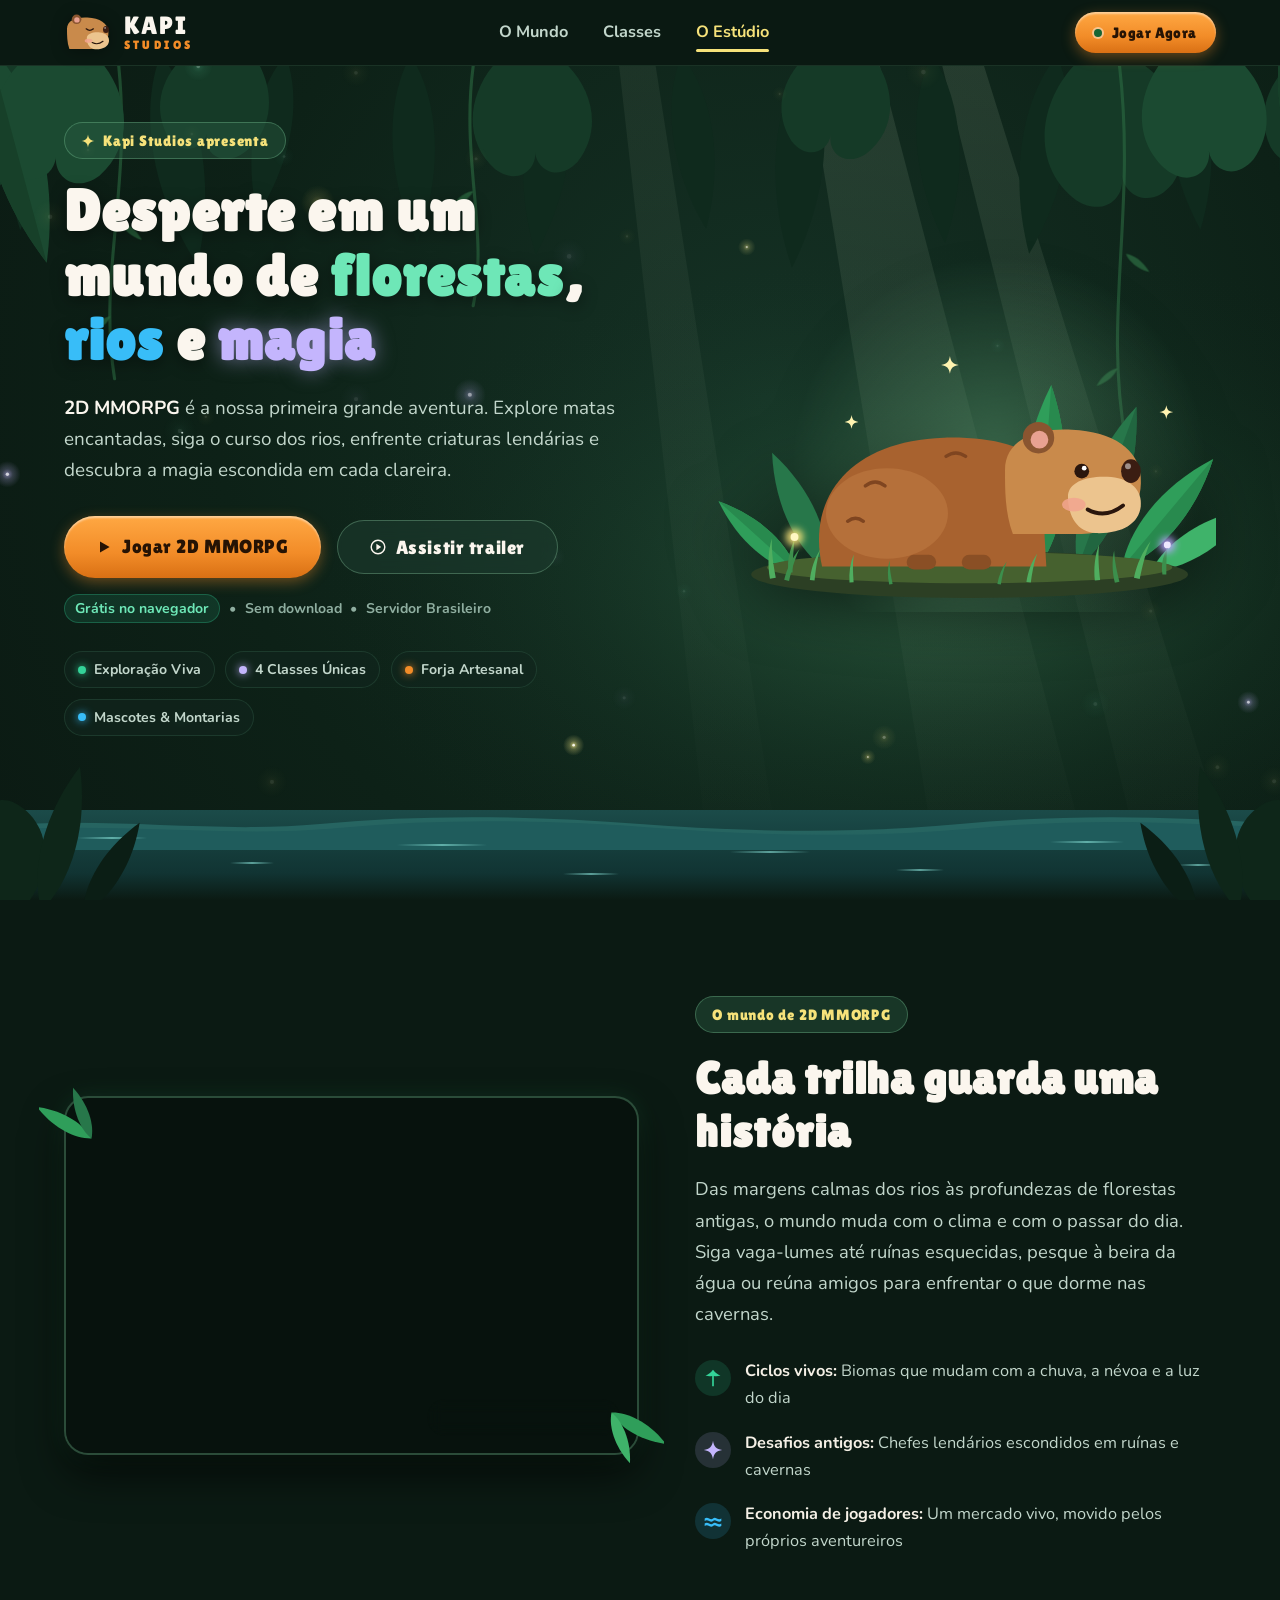
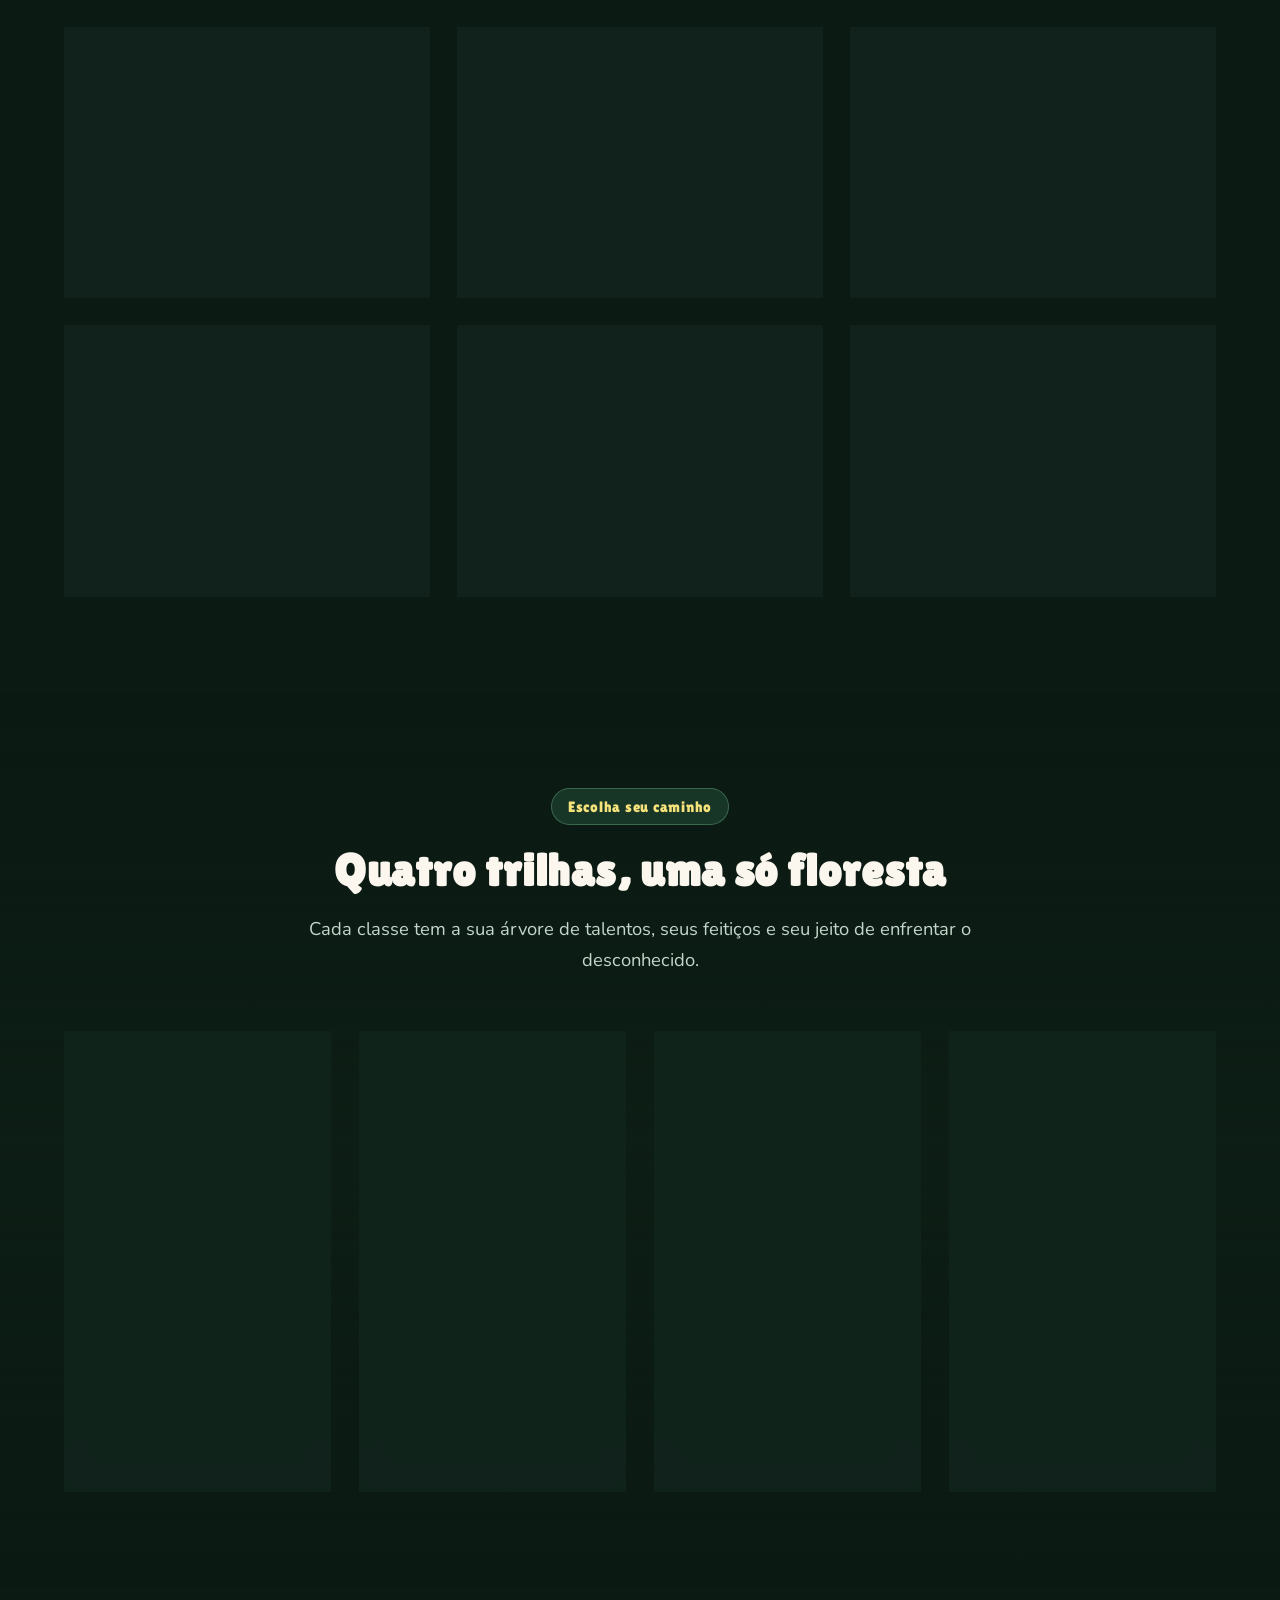
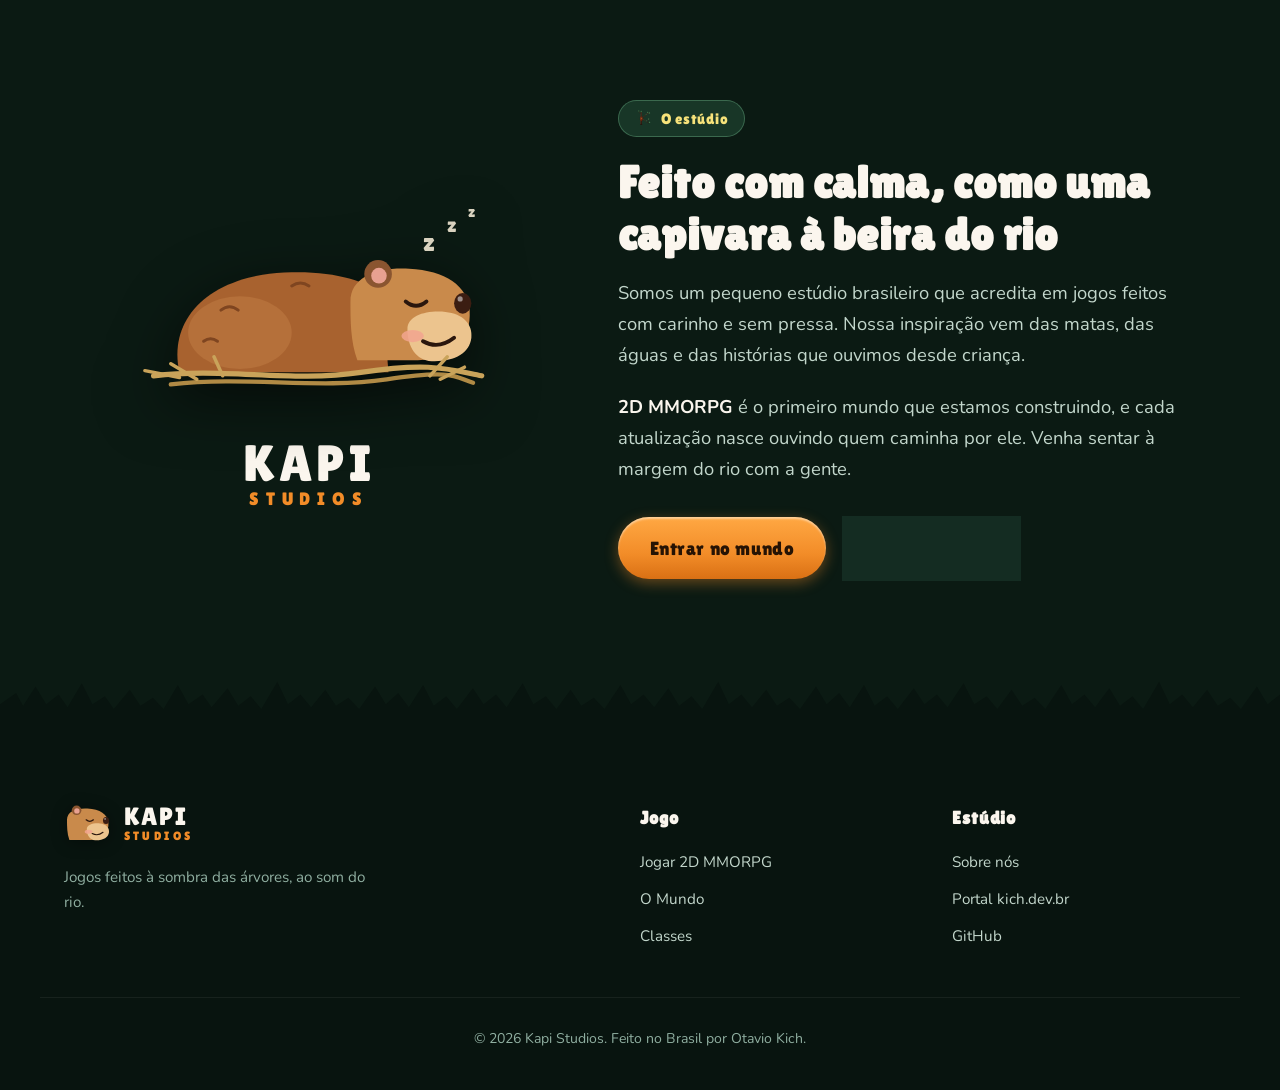
==== index.html @ 7435630e "Initial commit: Kapi Studios landing page for GitHub Pages" ====
<!DOCTYPE html>
<html lang="pt-BR">
<head>
  <meta charset="UTF-8" />
  <meta name="viewport" content="width=device-width, initial-scale=1.0" />
  <title>Kapi Studios &bull; Florestas, rios e magia</title>
  <meta name="description" content="Kapi Studios é um pequeno estúdio brasileiro de jogos. Conheça 2D MMORPG, nossa aventura de florestas encantadas, rios tranquilos e magia antiga." />
  <meta name="theme-color" content="#0b1a13" />
  <meta property="og:type" content="website" />
  <meta property="og:url" content="https://kapistudios.kich.dev.br/" />
  <meta property="og:title" content="Kapi Studios &bull; Florestas, rios e magia" />
  <meta property="og:description" content="Explore matas encantadas, siga o curso dos rios e descubra a magia escondida em cada clareira em 2D MMORPG." />
  <meta property="og:image" content="https://kapistudios.kich.dev.br/assets/kapi-studios-logo.svg" />
  <link rel="icon" type="image/svg+xml" href="assets/kapi-mark.svg" />
  <link rel="preconnect" href="https://fonts.googleapis.com" />
  <link rel="preconnect" href="https://fonts.gstatic.com" crossorigin />
  <link href="https://fonts.googleapis.com/css2?family=Lilita+One&family=Nunito:wght@400;600;700;800&display=swap" rel="stylesheet" />
  <link rel="stylesheet" href="style.css" />
</head>
<body>
  <a href="#topo" class="skip-link">Pular para o conteúdo principal</a>

  <!-- ===================== HEADER ===================== -->
  <header class="site-header" id="site-header">
    <div class="container header-inner">
      <a href="#topo" class="brand" id="brand-link" aria-label="Kapi Studios - início">
        <img src="assets/kapi-mark.svg" alt="" width="46" height="37" class="brand-mark" />
        <span class="brand-text">
          <span class="brand-kapi">KAPI</span>
          <span class="brand-studios">STUDIOS</span>
        </span>
      </a>

      <nav class="main-nav" id="main-nav" aria-label="Navegação principal">
        <a href="#mundo" id="nav-mundo" class="nav-link">O Mundo</a>
        <a href="#classes" id="nav-classes" class="nav-link">Classes</a>
        <a href="#estudio" id="nav-estudio" class="nav-link">O Estúdio</a>
      </nav>

      <div class="header-actions">
        <a href="https://mmorpg.kich.dev.br" target="_blank" rel="noopener" class="btn btn-orange btn-sm" id="header-play-btn">
          <span class="status-dot" aria-hidden="true"></span>
          Jogar Agora
        </a>
        <button type="button" class="nav-toggle" id="nav-toggle" aria-expanded="false" aria-controls="main-nav" aria-label="Abrir menu de navegação">
          <svg class="icon-menu" viewBox="0 0 24 24" width="22" height="22" aria-hidden="true">
            <path d="M4 7h16M4 12h16M4 17h16" stroke="currentColor" stroke-width="2.2" stroke-linecap="round"/>
          </svg>
          <svg class="icon-close" viewBox="0 0 24 24" width="22" height="22" aria-hidden="true">
            <path d="M18 6L6 18M6 6l12 12" stroke="currentColor" stroke-width="2.2" stroke-linecap="round"/>
          </svg>
        </button>
      </div>
    </div>
  </header>

  <main id="topo">
    <!-- ===================== HERO ===================== -->
    <section class="hero" aria-labelledby="hero-title">
      <!-- Jungle canopy backdrop -->
      <svg class="hero-canopy" viewBox="0 0 1440 800" preserveAspectRatio="xMidYMin slice" aria-hidden="true">
        <defs>
          <path id="lf" d="M0 0 C 16 -26 20 -72 0 -120 C -20 -72 -16 -26 0 0 Z"/>
          <path id="lfh" d="M0 0 C 16 -26 20 -72 0 -120 Z"/>
          <path id="hl" d="M0 0 C -46 -18 -70 -74 -36 -110 C -18 -126 0 -114 0 -98 C 0 -114 18 -126 36 -110 C 70 -74 46 -18 0 0 Z"/>
          <radialGradient id="heroGlow" cx="70%" cy="62%" r="42%">
            <stop offset="0%" stop-color="#4f9c68" stop-opacity="0.38"/>
            <stop offset="55%" stop-color="#2a6040" stop-opacity="0.14"/>
            <stop offset="100%" stop-color="#12261e" stop-opacity="0"/>
          </radialGradient>
          <linearGradient id="ray" x1="0" y1="0" x2="0" y2="1">
            <stop offset="0%" stop-color="#e9ffd9" stop-opacity="0.10"/>
            <stop offset="100%" stop-color="#e9ffd9" stop-opacity="0"/>
          </linearGradient>
        </defs>
        <rect width="1440" height="800" fill="url(#heroGlow)"/>
        <!-- Light rays through the canopy -->
        <g class="rays">
          <polygon points="880,0 950,0 1160,800 1010,800" fill="url(#ray)"/>
          <polygon points="1010,0 1050,0 1300,800 1210,800" fill="url(#ray)"/>
          <polygon points="700,0 735,0 860,800 790,800" fill="url(#ray)" opacity="0.6"/>
        </g>
        <!-- Far canopy -->
        <g class="sway sway-slow" fill="#0f2a1d">
          <use href="#lf" transform="translate(40,-10) rotate(175) scale(1.6)"/>
          <use href="#lf" transform="translate(140,-10) rotate(185) scale(1.4)"/>
          <use href="#lf" transform="translate(260,-10) rotate(170) scale(1.7)"/>
          <use href="#lf" transform="translate(380,-10) rotate(190) scale(1.3)"/>
          <use href="#lf" transform="translate(500,-10) rotate(178) scale(1.5)"/>
          <use href="#lf" transform="translate(640,-10) rotate(186) scale(1.6)"/>
          <use href="#lf" transform="translate(760,-10) rotate(172) scale(1.4)"/>
          <use href="#lf" transform="translate(880,-10) rotate(184) scale(1.7)"/>
          <use href="#lf" transform="translate(1000,-10) rotate(176) scale(1.5)"/>
          <use href="#lf" transform="translate(1120,-10) rotate(188) scale(1.6)"/>
          <use href="#lf" transform="translate(1240,-10) rotate(174) scale(1.4)"/>
          <use href="#lf" transform="translate(1360,-10) rotate(182) scale(1.7)"/>
          <use href="#lf" transform="translate(1440,-10) rotate(178) scale(1.5)"/>
        </g>
        <!-- Mid canopy: heart leaves -->
        <g class="sway sway-mid" fill="#153a27">
          <use href="#hl" transform="translate(80,-20) rotate(165) scale(1.2)"/>
          <use href="#hl" transform="translate(330,-30) rotate(195) scale(1.0)"/>
          <use href="#hl" transform="translate(610,-25) rotate(175) scale(1.1)"/>
          <use href="#hl" transform="translate(920,-30) rotate(190) scale(1.0)"/>
          <use href="#hl" transform="translate(1160,-20) rotate(170) scale(1.3)"/>
          <use href="#hl" transform="translate(1400,-25) rotate(198) scale(1.1)"/>
        </g>
        <!-- Vines -->
        <g class="sway sway-vine">
          <g fill="none" stroke="#2f7044" stroke-width="3" stroke-linecap="round" opacity="0.55">
            <path d="M220 0 C 232 120 200 200 216 300"/>
            <path d="M560 0 C 548 90 575 160 560 230"/>
            <path d="M1180 0 C 1196 140 1164 240 1186 360"/>
            <path d="M1352 0 C 1342 80 1364 140 1350 210"/>
          </g>
          <g fill="#2f7044" opacity="0.7">
            <use href="#lf" transform="translate(222,150) rotate(130) scale(0.22)"/>
            <use href="#lf" transform="translate(212,240) rotate(-130) scale(0.2)"/>
            <use href="#lf" transform="translate(560,120) rotate(-125) scale(0.2)"/>
            <use href="#lf" transform="translate(1186,180) rotate(128) scale(0.24)"/>
            <use href="#lf" transform="translate(1178,290) rotate(-130) scale(0.22)"/>
            <use href="#lf" transform="translate(1356,110) rotate(125) scale(0.2)"/>
          </g>
        </g>
        <!-- Near canopy, corners -->
        <g class="sway sway-near" fill="#1b4a31">
          <use href="#lf" transform="translate(0,-20) rotate(200) scale(2.2)"/>
          <use href="#lf" transform="translate(95,-20) rotate(165) scale(1.8)"/>
          <use href="#hl" transform="translate(170,-30) rotate(185) scale(1.2)"/>
          <use href="#lf" transform="translate(1335,-20) rotate(160) scale(2.0)"/>
          <use href="#lf" transform="translate(1440,-20) rotate(195) scale(2.3)"/>
          <use href="#hl" transform="translate(1250,-30) rotate(172) scale(1.15)"/>
        </g>
        <g class="sway sway-near" fill="#174029">
          <use href="#lfh" transform="translate(0,-20) rotate(200) scale(2.2)"/>
          <use href="#lfh" transform="translate(95,-20) rotate(165) scale(1.8)"/>
          <use href="#lfh" transform="translate(1335,-20) rotate(160) scale(2.0)"/>
          <use href="#lfh" transform="translate(1440,-20) rotate(195) scale(2.3)"/>
        </g>
      </svg>

      <canvas class="fireflies" data-count="42" aria-hidden="true"></canvas>

      <div class="container hero-grid">
        <div class="hero-copy reveal">
          <span class="eyebrow" id="hero-eyebrow">
            <svg viewBox="0 0 24 24" width="14" height="14" aria-hidden="true"><path d="M12 1 C 13 8 16 11 23 12 C 16 13 13 16 12 23 C 11 16 8 13 1 12 C 8 11 11 8 12 1 Z" fill="currentColor"/></svg>
            Kapi Studios apresenta
          </span>
          <h1 class="hero-title" id="hero-title">
            Desperte em um mundo de
            <span class="hl-forest">florestas</span>,
            <span class="hl-river">rios</span> e
            <span class="hl-magic">magia</span>
          </h1>
          <p class="hero-lead">
            <strong>2D MMORPG</strong> é a nossa primeira grande aventura. Explore matas encantadas, siga o curso dos rios, enfrente criaturas lendárias e descubra a magia escondida em cada clareira.
          </p>

          <div class="hero-cta">
            <a href="https://mmorpg.kich.dev.br" target="_blank" rel="noopener" class="btn btn-orange btn-lg" id="hero-play-btn">
              <svg viewBox="0 0 20 20" width="16" height="16" aria-hidden="true"><path d="M5 3 L17 10 L5 17 Z" fill="currentColor"/></svg>
              Jogar 2D MMORPG
            </a>
            <button type="button" class="btn btn-ghost btn-lg" id="btn-open-trailer">
              <svg viewBox="0 0 20 20" width="16" height="16" aria-hidden="true"><circle cx="10" cy="10" r="8.5" fill="none" stroke="currentColor" stroke-width="1.8"/><path d="M8 6 L14 10 L8 14 Z" fill="currentColor"/></svg>
              Assistir trailer
            </button>
          </div>

          <p class="hero-meta">
            <span class="meta-badge">Grátis no navegador</span>
            <span class="meta-sep" aria-hidden="true">&bull;</span>
            <span>Sem download</span>
            <span class="meta-sep" aria-hidden="true">&bull;</span>
            <span>Servidor Brasileiro</span>
          </p>

          <ul class="hero-chips" aria-label="Destaques do jogo">
            <li><a href="#mundo"><span class="chip-dot dot-forest"></span>Exploração Viva</a></li>
            <li><a href="#classes"><span class="chip-dot dot-magic"></span>4 Classes Únicas</a></li>
            <li><a href="#mundo"><span class="chip-dot dot-ember"></span>Forja Artesanal</a></li>
            <li><a href="#mundo"><span class="chip-dot dot-river"></span>Mascotes &amp; Montarias</a></li>
          </ul>
        </div>

        <!-- Capybara on the river islet -->
        <div class="hero-scene reveal reveal-delay">
          <div class="capy-interactive" id="capy-pet" role="button" tabindex="0" aria-label="Fazer carinho na capivara">
            <span class="capy-tooltip" id="capy-tooltip" aria-live="polite">Clique para fazer carinho</span>
            <svg class="capy-scene" viewBox="0 0 520 380" role="img" aria-label="Uma capivara descansando em uma ilhota no rio, cercada por folhas">
              <defs>
                <radialGradient id="capyGlow" cx="50%" cy="50%" r="50%">
                  <stop offset="0%" stop-color="#7fd39a" stop-opacity="0.35"/>
                  <stop offset="100%" stop-color="#7fd39a" stop-opacity="0"/>
                </radialGradient>
                <path id="blade" d="M-3 0 C -3 -14 0 -28 6 -40 C 3 -26 3 -12 3 0 Z"/>
                <filter id="softGlow" x="-100%" y="-100%" width="300%" height="300%">
                  <feGaussianBlur stdDeviation="4"/>
                </filter>
              </defs>
              <circle cx="300" cy="230" r="210" fill="url(#capyGlow)"/>
              <!-- Ferns behind -->
              <g class="sway-up">
                <use href="#lf" transform="translate(380,335) rotate(20) scale(1.45)" fill="#27774a"/>
                <use href="#lfh" transform="translate(380,335) rotate(20) scale(1.45)" fill="#216640"/>
                <use href="#lf" transform="translate(425,335) rotate(40) scale(1.2)" fill="#2f9e5a"/>
                <use href="#lfh" transform="translate(425,335) rotate(40) scale(1.2)" fill="#288a4e"/>
                <use href="#lf" transform="translate(455,338) rotate(58) scale(1.0)" fill="#3fb36a"/>
                <use href="#lf" transform="translate(340,335) rotate(4) scale(1.55)" fill="#2f9e5a"/>
                <use href="#lfh" transform="translate(340,335) rotate(4) scale(1.55)" fill="#288a4e"/>
              </g>
              <g class="sway-up sway-up-alt">
                <use href="#lf" transform="translate(125,338) rotate(-25) scale(1.1)" fill="#27774a"/>
                <use href="#lf" transform="translate(95,340) rotate(-48) scale(0.9)" fill="#2f9e5a"/>
                <use href="#lfh" transform="translate(95,340) rotate(-48) scale(0.9)" fill="#288a4e"/>
              </g>
              <!-- Islet -->
              <ellipse cx="270" cy="342" rx="222" ry="24" fill="#2c3f24"/>
              <ellipse cx="270" cy="335" rx="206" ry="16" fill="#46612f"/>
              <!-- Capybara -->
              <g class="capy">
                <path d="M120 334 C 104 262 150 206 244 203 C 294 202 326 212 342 228 L 348 334 Z" fill="#a8622f"/>
                <ellipse cx="186" cy="280" rx="62" ry="46" fill="#b5703a"/>
                <path d="M164 252 q 10 -8 20 0 M246 222 q 10 -7 20 0 M146 288 q 8 -6 16 0" fill="none" stroke="#7f4520" stroke-width="3.5" stroke-linecap="round"/>
                <rect x="206" y="322" width="30" height="15" rx="7.5" fill="#8a4f25"/>
                <rect x="262" y="322" width="30" height="15" rx="7.5" fill="#8a4f25"/>
                <g class="capy-head">
                  <path d="M306 236 C 306 206 336 193 374 195 C 416 197 442 215 444 243 C 446 277 426 299 384 301 L 314 301 C 306 279 306 256 306 236 Z" fill="#c98a4b"/>
                  <g class="capy-ear">
                    <circle cx="340" cy="203" r="16" fill="#8a5530"/>
                    <circle cx="341" cy="205" r="9" fill="#e8a191"/>
                  </g>
                  <path d="M370 263 C 370 247 392 241 414 243 C 434 245 446 257 444 273 C 442 291 424 301 398 300 C 380 299 370 283 370 263 Z" fill="#ecc48e"/>
                  <ellipse cx="376" cy="271" rx="12" ry="7" fill="#f2a48f" opacity="0.85"/>
                  <g class="capy-eye">
                    <circle cx="384" cy="237" r="7.5" fill="#2a160d"/>
                    <circle cx="386.5" cy="234" r="2.4" fill="#ffffff"/>
                  </g>
                  <path d="M390 276 q 18 10 36 -4" fill="none" stroke="#2a160d" stroke-width="4" stroke-linecap="round"/>
                  <ellipse cx="434" cy="237" rx="10" ry="12" fill="#3b1d12"/>
                  <circle cx="431" cy="232" r="3" fill="#ffffff" opacity="0.5"/>
                </g>
              </g>
              <!-- Petting Hearts (Triggered on click) -->
              <g class="capy-hearts" id="capy-hearts" aria-hidden="true">
                <path class="heart h1" d="M360 175 c -5 -10 -18 -10 -18 0 c 0 8 18 18 18 18 s 18 -10 18 -18 c 0 -10 -13 -10 -18 0 Z" fill="#f2a48f"/>
                <path class="heart h2" d="M395 155 c -4 -8 -14 -8 -14 0 c 0 6 14 14 14 14 s 14 -8 14 -14 c 0 -8 -10 -8 -14 0 Z" fill="#f6e27a"/>
              </g>
              <!-- Magic glow flowers -->
              <g class="magic-flower">
                <path d="M86 340 C 84 326 88 316 92 306 C 91 318 90 328 90 340 Z" fill="#3c8f4c"/>
                <circle cx="92" cy="304" r="9" fill="#f6e27a" filter="url(#softGlow)" opacity="0.9"/>
                <circle cx="92" cy="304" r="4" fill="#fff7c2"/>
              </g>
              <g class="magic-flower magic-flower-alt">
                <path d="M466 342 C 464 330 468 322 471 314 C 470 324 470 332 470 342 Z" fill="#3c8f4c"/>
                <circle cx="471" cy="312" r="8" fill="#b9a4ff" filter="url(#softGlow)" opacity="0.9"/>
                <circle cx="471" cy="312" r="3.5" fill="#efe8ff"/>
              </g>
              <!-- Grass in front -->
              <g fill="#4fae5f">
                <use href="#blade" transform="translate(70,346) rotate(-10)"/>
                <use href="#blade" transform="translate(110,348) rotate(6) scale(0.8)"/>
                <use href="#blade" transform="translate(150,350) rotate(-4) scale(0.7)"/>
                <use href="#blade" transform="translate(330,350) rotate(8) scale(0.75)"/>
                <use href="#blade" transform="translate(400,348) rotate(-6) scale(0.9)"/>
                <use href="#blade" transform="translate(440,346) rotate(12)"/>
              </g>
              <g fill="#3c8f4c">
                <use href="#blade" transform="translate(84,348) rotate(14) scale(0.85)"/>
                <use href="#blade" transform="translate(190,352) rotate(-12) scale(0.6)"/>
                <use href="#blade" transform="translate(300,352) rotate(10) scale(0.6)"/>
                <use href="#blade" transform="translate(420,350) rotate(-14) scale(0.8)"/>
              </g>
              <!-- Twinkles -->
              <g fill="#fff3b0">
                <path class="twinkle t1" d="M250 120 C 251 126 253 128 259 129 C 253 130 251 132 250 138 C 249 132 247 130 241 129 C 247 128 249 126 250 120 Z"/>
                <path class="twinkle t2" d="M470 170 C 471 175 472 176 477 177 C 472 178 471 179 470 184 C 469 179 468 178 463 177 C 468 176 469 175 470 170 Z"/>
                <path class="twinkle t3" d="M150 180 C 151 185 152 186 157 187 C 152 188 151 189 150 194 C 149 189 148 188 143 187 C 148 186 149 185 150 180 Z"/>
              </g>
            </svg>
          </div>
        </div>
      </div>

      <!-- River -->
      <div class="hero-river" aria-hidden="true">
        <svg class="river-edge" viewBox="0 0 1440 40" preserveAspectRatio="none">
          <path d="M0 16 C 120 6 240 24 360 14 S 600 6 720 14 S 960 24 1080 14 S 1320 6 1440 14 L1440 40 L0 40 Z" fill="#2f7b76" opacity="0.6"/>
          <path d="M0 20 C 140 12 260 28 380 18 S 620 10 740 18 S 980 28 1100 18 S 1320 12 1440 18 L1440 40 L0 40 Z" fill="#1f5c5c"/>
        </svg>
        <span class="ripple" style="left:6%;top:30%;width:70px"></span>
        <span class="ripple" style="left:18%;top:58%;width:44px;animation-delay:-2s"></span>
        <span class="ripple" style="left:31%;top:38%;width:90px;animation-delay:-4s"></span>
        <span class="ripple" style="left:44%;top:70%;width:56px;animation-delay:-1s"></span>
        <span class="ripple" style="left:57%;top:46%;width:80px;animation-delay:-3s"></span>
        <span class="ripple" style="left:70%;top:66%;width:48px;animation-delay:-5s"></span>
        <span class="ripple" style="left:82%;top:34%;width:74px;animation-delay:-2.5s"></span>
        <span class="ripple" style="left:92%;top:60%;width:40px;animation-delay:-4.5s"></span>
      </div>

      <!-- Foreground leaves -->
      <svg class="fg-leaves fg-left" viewBox="0 0 400 320" aria-hidden="true">
        <g class="sway-up">
          <use href="#lf" transform="translate(0,330) rotate(-35) scale(2)" fill="#10291c"/>
          <use href="#lf" transform="translate(40,330) rotate(-10) scale(2.2)" fill="#0b1e15"/>
          <use href="#hl" transform="translate(80,340) rotate(-20) scale(1.4)" fill="#0e2619"/>
          <use href="#lf" transform="translate(115,335) rotate(15) scale(1.8)" fill="#0e2619"/>
          <use href="#lf" transform="translate(175,340) rotate(32) scale(1.3)" fill="#0b1e15"/>
        </g>
      </svg>
      <svg class="fg-leaves fg-right" viewBox="0 0 400 320" aria-hidden="true">
        <g class="sway-up sway-up-alt">
          <use href="#lf" transform="translate(0,330) rotate(-35) scale(2)" fill="#10291c"/>
          <use href="#lf" transform="translate(40,330) rotate(-10) scale(2.2)" fill="#0b1e15"/>
          <use href="#hl" transform="translate(80,340) rotate(-20) scale(1.4)" fill="#0e2619"/>
          <use href="#lf" transform="translate(115,335) rotate(15) scale(1.8)" fill="#0e2619"/>
          <use href="#lf" transform="translate(175,340) rotate(32) scale(1.3)" fill="#0b1e15"/>
        </g>
      </svg>
    </section>

    <!-- ===================== THE WORLD ===================== -->
    <section class="section section-world" id="mundo" aria-labelledby="mundo-title">
      <div class="container world-grid">
        <div class="world-media reveal">
          <div class="video-frame">
            <video id="world-video" autoplay muted loop playsinline preload="metadata">
              <source src="assets/mmorpg-preview.mp4" type="video/mp4" />
            </video>
            <button type="button" class="video-expand" id="btn-world-trailer" aria-label="Assistir trailer em tela cheia">
              <span class="video-expand-badge">
                <svg viewBox="0 0 20 20" width="16" height="16" aria-hidden="true"><path d="M6 4 L16 10 L6 16 Z" fill="currentColor"/></svg>
                <span>Expandir Gameplay</span>
              </span>
            </button>
          </div>
          <svg class="frame-leaf frame-leaf-tl" viewBox="0 0 120 120" aria-hidden="true">
            <use href="#lf" transform="translate(70,90) rotate(-60) scale(0.7)" fill="#2f9e5a"/>
            <use href="#lf" transform="translate(70,90) rotate(-20) scale(0.6)" fill="#27774a"/>
          </svg>
          <svg class="frame-leaf frame-leaf-br" viewBox="0 0 120 120" aria-hidden="true">
            <use href="#lf" transform="translate(50,30) rotate(120) scale(0.7)" fill="#2f9e5a"/>
            <use href="#lf" transform="translate(50,30) rotate(160) scale(0.6)" fill="#3fb36a"/>
          </svg>
        </div>

        <div class="world-copy reveal reveal-delay">
          <span class="eyebrow">O mundo de 2D MMORPG</span>
          <h2 class="section-title" id="mundo-title">Cada trilha guarda uma história</h2>
          <p class="section-lead">
            Das margens calmas dos rios às profundezas de florestas antigas, o mundo muda com o clima e com o passar do dia. Siga vaga-lumes até ruínas esquecidas, pesque à beira da água ou reúna amigos para enfrentar o que dorme nas cavernas.
          </p>
          <ul class="world-list">
            <li>
              <span class="wl-icon wl-forest" aria-hidden="true"><svg viewBox="0 0 24 24"><path d="M12 2 C 15 6 18 8 21 9 C 18 10 15 10 13 9.5 L 13 22 L 11 22 L 11 9.5 C 9 10 6 10 3 9 C 6 8 9 6 12 2 Z" fill="currentColor"/></svg></span>
              <span><strong>Ciclos vivos:</strong> Biomas que mudam com a chuva, a névoa e a luz do dia</span>
            </li>
            <li>
              <span class="wl-icon wl-magic" aria-hidden="true"><svg viewBox="0 0 24 24"><path d="M12 1 C 13 8 16 11 23 12 C 16 13 13 16 12 23 C 11 16 8 13 1 12 C 8 11 11 8 12 1 Z" fill="currentColor"/></svg></span>
              <span><strong>Desafios antigos:</strong> Chefes lendários escondidos em ruínas e cavernas</span>
            </li>
            <li>
              <span class="wl-icon wl-river" aria-hidden="true"><svg viewBox="0 0 24 24"><path d="M2 9 C 6 6 9 12 12 9 C 15 6 18 12 22 9 L 22 12 C 18 15 15 9 12 12 C 9 15 6 9 2 12 Z M2 15 C 6 12 9 18 12 15 C 15 12 18 18 22 15 L 22 18 C 18 21 15 15 12 18 C 9 21 6 15 2 18 Z" fill="currentColor"/></svg></span>
              <span><strong>Economia de jogadores:</strong> Um mercado vivo, movido pelos próprios aventureiros</span>
            </li>
          </ul>
        </div>
      </div>

      <div class="container">
        <div class="features-grid">
          <article class="feature-card reveal">
            <div class="feature-icon fi-forest" aria-hidden="true">
              <svg viewBox="0 0 32 32"><path d="M16 3 C 20 8 24 10 29 11 C 24 13 20 13 17.5 12.5 L 17.5 29 L 14.5 29 L 14.5 12.5 C 12 13 8 13 3 11 C 8 10 12 8 16 3 Z" fill="currentColor"/><path d="M16 14 C 19 17 22 18 26 18.5 C 22 20 19 20 16 19.5 C 13 20 10 20 6 18.5 C 10 18 13 17 16 14 Z" fill="currentColor" opacity="0.7"/></svg>
            </div>
            <h3>Florestas ancestrais</h3>
            <p>Bosques de araucárias, clareiras escondidas e trilhas que ganham vida com a luz da manhã.</p>
          </article>
          <article class="feature-card reveal">
            <div class="feature-icon fi-river" aria-hidden="true">
              <svg viewBox="0 0 32 32"><path d="M16 3 C 21 10 25 15 25 20 C 25 25 21 29 16 29 C 11 29 7 25 7 20 C 7 15 11 10 16 3 Z" fill="currentColor"/><ellipse cx="12.5" cy="20" rx="2" ry="3.5" fill="#ffffff" opacity="0.35"/></svg>
            </div>
            <h3>Rios e pântanos</h3>
            <p>Margens tranquilas, cachoeiras e brejos misteriosos onde criaturas raras se escondem.</p>
          </article>
          <article class="feature-card reveal">
            <div class="feature-icon fi-magic" aria-hidden="true">
              <svg viewBox="0 0 32 32"><path d="M14 2 C 15 10 18 13 26 14 C 18 15 15 18 14 26 C 13 18 10 15 2 14 C 10 13 13 10 14 2 Z" fill="currentColor"/><path d="M25 20 C 25.5 23 27 24.5 30 25 C 27 25.5 25.5 27 25 30 C 24.5 27 23 25.5 20 25 C 23 24.5 24.5 23 25 20 Z" fill="currentColor" opacity="0.7"/></svg>
            </div>
            <h3>Magia antiga</h3>
            <p>Runas, feitiços elementais e artes de sangue para quem ousa estudar os segredos do mundo.</p>
          </article>
          <article class="feature-card reveal">
            <div class="feature-icon fi-ember" aria-hidden="true">
              <svg viewBox="0 0 32 32"><path d="M5 9 L 18 9 L 21 6 L 27 6 L 27 14 L 21 14 L 18 11 L 5 11 C 4 11 3 10.5 3 10 C 3 9.5 4 9 5 9 Z" fill="currentColor"/><rect x="19" y="13" width="4" height="16" rx="2" fill="currentColor" opacity="0.75"/></svg>
            </div>
            <h3>Forja artesanal</h3>
            <p>Aqueça o metal, acerte o ritmo do martelo e crie armas com a sua própria assinatura.</p>
          </article>
          <article class="feature-card reveal">
            <div class="feature-icon fi-paw" aria-hidden="true">
              <svg viewBox="0 0 32 32"><ellipse cx="16" cy="21" rx="7" ry="6" fill="currentColor"/><ellipse cx="7" cy="14" rx="3" ry="3.8" fill="currentColor"/><ellipse cx="12.5" cy="8.5" rx="3" ry="3.8" fill="currentColor"/><ellipse cx="19.5" cy="8.5" rx="3" ry="3.8" fill="currentColor"/><ellipse cx="25" cy="14" rx="3" ry="3.8" fill="currentColor"/></svg>
            </div>
            <h3>Companheiros fiéis</h3>
            <p>Lobos, dragões e outros mascotes que lutam ao seu lado e podem até virar montaria.</p>
          </article>
          <article class="feature-card reveal">
            <div class="feature-icon fi-camp" aria-hidden="true">
              <svg viewBox="0 0 32 32"><path d="M16 3 C 20 9 23 12 23 17 C 23 21 20 24 16 24 C 12 24 9 21 9 17 C 9 14 11 12 12 10 C 13 13 14 14 15 14 C 15 10 15 7 16 3 Z" fill="currentColor"/><rect x="5" y="25" width="22" height="3.5" rx="1.75" fill="currentColor" opacity="0.6" transform="rotate(-8 16 26.75)"/><rect x="5" y="25" width="22" height="3.5" rx="1.75" fill="currentColor" opacity="0.6" transform="rotate(8 16 26.75)"/></svg>
            </div>
            <h3>Aventura em grupo</h3>
            <p>Monte um grupo, entre em uma guilda, negocie no mercado e enfrente chefes ao redor da fogueira.</p>
          </article>
        </div>
      </div>
    </section>

    <!-- ===================== CLASSES ===================== -->
    <section class="section section-classes" id="classes" aria-labelledby="classes-title">
      <div class="container">
        <div class="section-head reveal">
          <span class="eyebrow">Escolha seu caminho</span>
          <h2 class="section-title" id="classes-title">Quatro trilhas, uma só floresta</h2>
          <p class="section-lead">Cada classe tem a sua árvore de talentos, seus feitiços e seu jeito de enfrentar o desconhecido.</p>
        </div>

        <div class="classes-grid">
          <article class="class-card class-warrior reveal">
            <div class="class-card-top">
              <div class="class-emblem" aria-hidden="true">
                <span class="rune-ring"></span>
                <svg viewBox="0 0 32 32"><path d="M16 2 L 19 6 L 18 20 L 14 20 L 13 6 Z" fill="currentColor"/><rect x="9" y="20" width="14" height="3" rx="1.5" fill="currentColor"/><rect x="14.5" y="23" width="3" height="6" rx="1.2" fill="currentColor" opacity="0.8"/></svg>
              </div>
              <span class="class-role">Linha de Frente &bull; Defesa</span>
            </div>
            <h3>Guerreiro</h3>
            <p>Firme como uma árvore centenária. Escudos pesados, montantes e golpes que fazem o chão tremer.</p>
            <div class="class-signature">
              <span class="sig-label">Arte de Destaque</span>
              <strong>Quebra-Terra &amp; Bastião</strong>
            </div>
            <ul class="class-tags"><li>Escudo</li><li>Montante</li><li>Resistência</li></ul>
          </article>

          <article class="class-card class-blood reveal">
            <div class="class-card-top">
              <div class="class-emblem" aria-hidden="true">
                <span class="rune-ring"></span>
                <svg viewBox="0 0 32 32"><path d="M16 3 C 21 10 25 15 25 20 C 25 25 21 29 16 29 C 11 29 7 25 7 20 C 7 15 11 10 16 3 Z" fill="currentColor"/><ellipse cx="12.5" cy="20" rx="2" ry="3.5" fill="#ffffff" opacity="0.3"/></svg>
              </div>
              <span class="class-role">Dreno Vital &bull; Sacrifício</span>
            </div>
            <h3>Hemomante</h3>
            <p>Domina a magia do sangue. Transforma cada ferida em força e conjura lanças carmesins.</p>
            <div class="class-signature">
              <span class="sig-label">Arte de Destaque</span>
              <strong>Lança Carmesim &amp; Pacto</strong>
            </div>
            <ul class="class-tags"><li>Sangue</li><li>Cura</li><li>Lanças</li></ul>
          </article>

          <article class="class-card class-arcane reveal">
            <div class="class-card-top">
              <div class="class-emblem" aria-hidden="true">
                <span class="rune-ring"></span>
                <svg viewBox="0 0 32 32"><path d="M16 2 L 23 12 L 16 30 L 9 12 Z" fill="currentColor"/><path d="M16 2 L 23 12 L 16 14 Z" fill="#ffffff" opacity="0.3"/></svg>
              </div>
              <span class="class-role">Dano em Área &bull; Controle</span>
            </div>
            <h3>Mago</h3>
            <p>Ouve o sussurro das runas. Raios encadeados, orbes de fogo e barreiras arcanas.</p>
            <div class="class-signature">
              <span class="sig-label">Arte de Destaque</span>
              <strong>Raios Encadeados &amp; Égide</strong>
            </div>
            <ul class="class-tags"><li>Runas</li><li>Elementos</li><li>Barreiras</li></ul>
          </article>

          <article class="class-card class-hunter reveal">
            <div class="class-card-top">
              <div class="class-emblem" aria-hidden="true">
                <span class="rune-ring"></span>
                <svg viewBox="0 0 32 32"><path d="M8 3 C 18 8 18 24 8 29 L 9.5 30.5 C 21 25 21 7 9.5 1.5 Z" fill="currentColor"/><rect x="6" y="15" width="22" height="2.4" rx="1.2" fill="currentColor"/><path d="M30 16.2 L 25 12.5 L 25 19.9 Z" fill="currentColor"/></svg>
              </div>
              <span class="class-role">Precisão &bull; Domador</span>
            </div>
            <h3>Caçador</h3>
            <p>Conhece cada trilha da mata. Arco longo, armadilhas e companheiros animais leais.</p>
            <div class="class-signature">
              <span class="sig-label">Arte de Destaque</span>
              <strong>Flecha Silvestre &amp; Vínculo</strong>
            </div>
            <ul class="class-tags"><li>Arco</li><li>Rastros</li><li>Mascotes</li></ul>
          </article>
        </div>
      </div>
    </section>

    <!-- ===================== STUDIO ===================== -->
    <section class="section section-studio" id="estudio" aria-labelledby="estudio-title">
      <canvas class="fireflies" data-count="26" aria-hidden="true"></canvas>
      <div class="container studio-grid">
        <div class="studio-art reveal">
          <svg class="sleepy-capy" viewBox="0 0 440 280" role="img" aria-label="Capivara dormindo em um ninho de palha">
            <g class="breathe">
              <path d="M70 232 C 56 170 104 118 200 116 C 252 115 285 126 305 142 L 312 232 Z" fill="#a8622f"/>
              <ellipse cx="140" cy="186" rx="60" ry="42" fill="#b5703a"/>
              <path d="M118 160 q 10 -8 20 0 M200 132 q 10 -7 20 0 M98 196 q 8 -6 16 0" fill="none" stroke="#7f4520" stroke-width="3.5" stroke-linecap="round"/>
              <path d="M268 150 C 268 122 298 110 336 112 C 378 114 404 132 406 160 C 408 194 388 216 346 218 L 276 218 C 268 196 268 172 268 150 Z" fill="#c98a4b"/>
              <circle cx="300" cy="118" r="16" fill="#8a5530"/>
              <circle cx="301" cy="120" r="9" fill="#e8a191"/>
              <path d="M334 182 C 334 166 356 160 378 162 C 398 164 410 176 408 192 C 406 210 388 220 362 219 C 344 218 334 202 334 182 Z" fill="#ecc48e"/>
              <ellipse cx="340" cy="190" rx="13" ry="7" fill="#f2a48f" opacity="0.85"/>
              <path d="M332 150 q 12 10 24 0" fill="none" stroke="#2a160d" stroke-width="4.5" stroke-linecap="round"/>
              <path d="M352 196 q 18 10 36 -4" fill="none" stroke="#2a160d" stroke-width="4.5" stroke-linecap="round"/>
              <ellipse cx="398" cy="152" rx="10" ry="12" fill="#3b1d12"/>
              <circle cx="395" cy="147" r="3" fill="#ffffff" opacity="0.5"/>
            </g>
            <g fill="none" stroke-linecap="round">
              <path d="M40 236 C 120 226 200 244 280 232 S 380 228 420 236" stroke="#c9a35a" stroke-width="6"/>
              <path d="M60 246 C 150 236 230 252 310 240 S 390 238 410 244" stroke="#b08a45" stroke-width="5"/>
              <path d="M60 222 L 90 240 M110 214 L 120 236 M380 214 L 360 236 M400 226 L 372 240 M30 230 L 70 238" stroke="#c9a35a" stroke-width="4"/>
            </g>
            <g class="zzz" fill="#d9d2bf" font-family="'Lilita One', sans-serif">
              <text class="z z1" x="352" y="92" font-size="30">z</text>
              <text class="z z2" x="380" y="70" font-size="24">z</text>
              <text class="z z3" x="404" y="52" font-size="18">z</text>
            </g>
          </svg>
          <div class="studio-wordmark">
            <span class="wm-kapi">KAPI</span>
            <span class="wm-studios">STUDIOS</span>
          </div>
        </div>

        <div class="studio-copy reveal reveal-delay">
          <span class="eyebrow">
            <img src="assets/developer-logo-araucaria-k.svg" alt="" width="18" height="18" />
            O estúdio
          </span>
          <h2 class="section-title" id="estudio-title">Feito com calma, como uma capivara à beira do rio</h2>
          <p class="section-lead">
            Somos um pequeno estúdio brasileiro que acredita em jogos feitos com carinho e sem pressa. Nossa inspiração vem das matas, das águas e das histórias que ouvimos desde criança.
          </p>
          <p class="section-lead">
            <strong>2D MMORPG</strong> é o primeiro mundo que estamos construindo, e cada atualização nasce ouvindo quem caminha por ele. Venha sentar à margem do rio com a gente.
          </p>
          <div class="hero-cta">
            <a href="https://mmorpg.kich.dev.br" target="_blank" rel="noopener" class="btn btn-orange btn-lg" id="studio-play-btn">Entrar no mundo</a>
            <a href="https://kich.dev.br" target="_blank" rel="noopener" class="btn btn-ghost btn-lg" id="studio-portal-btn">Outros jogos</a>
          </div>
        </div>
      </div>
    </section>
  </main>

  <!-- ===================== FOOTER ===================== -->
  <footer class="site-footer">
    <svg class="footer-grass" viewBox="0 0 1440 60" preserveAspectRatio="none" aria-hidden="true">
      <path d="M0 60 L0 34 L18 20 L26 36 L40 12 L52 34 L66 22 L76 38 L92 8 L104 34 L118 24 L128 40 L146 16 L158 36 L172 26 L184 40 L200 10 L212 34 L228 22 L238 38 L256 14 L268 36 L282 24 L294 40 L312 6 L324 34 L338 22 L350 38 L366 16 L378 36 L392 26 L404 40 L422 12 L434 34 L448 20 L460 38 L476 10 L488 36 L502 24 L514 40 L532 14 L544 34 L558 22 L570 38 L588 8 L600 34 L614 24 L626 40 L642 16 L654 36 L668 26 L680 40 L698 10 L710 34 L724 22 L736 38 L752 14 L764 36 L778 24 L790 40 L808 6 L820 34 L834 22 L846 38 L862 16 L874 36 L888 26 L900 40 L918 12 L930 34 L944 20 L956 38 L972 10 L984 36 L998 24 L1010 40 L1028 14 L1040 34 L1054 22 L1066 38 L1084 8 L1096 34 L1110 24 L1122 40 L1138 16 L1150 36 L1164 26 L1176 40 L1194 10 L1206 34 L1220 22 L1232 38 L1248 14 L1260 36 L1274 24 L1286 40 L1304 6 L1316 34 L1330 22 L1342 38 L1358 16 L1370 36 L1384 26 L1396 40 L1414 12 L1426 34 L1440 22 L1440 60 Z" fill="#08140f"/>
    </svg>
    <div class="container footer-grid">
      <div class="footer-brand">
        <a href="#topo" class="brand" aria-label="Kapi Studios - voltar ao topo">
          <img src="assets/kapi-mark.svg" alt="" width="46" height="37" class="brand-mark" />
          <span class="brand-text">
            <span class="brand-kapi">KAPI</span>
            <span class="brand-studios">STUDIOS</span>
          </span>
        </a>
        <p>Jogos feitos à sombra das árvores, ao som do rio.</p>
      </div>
      <div class="footer-col">
        <h4>Jogo</h4>
        <ul>
          <li><a href="https://mmorpg.kich.dev.br" target="_blank" rel="noopener">Jogar 2D MMORPG</a></li>
          <li><a href="#mundo">O Mundo</a></li>
          <li><a href="#classes">Classes</a></li>
        </ul>
      </div>
      <div class="footer-col">
        <h4>Estúdio</h4>
        <ul>
          <li><a href="#estudio">Sobre nós</a></li>
          <li><a href="https://kich.dev.br" target="_blank" rel="noopener">Portal kich.dev.br</a></li>
          <li><a href="https://github.com/tavmata" target="_blank" rel="noopener">GitHub</a></li>
        </ul>
      </div>
    </div>
    <div class="container footer-bottom">
      <p>&copy; 2026 Kapi Studios. Feito no Brasil por Otavio Kich.</p>
    </div>
  </footer>

  <!-- ===================== TRAILER MODAL ===================== -->
  <div class="trailer-modal" id="trailer-modal" aria-hidden="true" role="dialog" aria-modal="true" aria-label="Trailer de 2D MMORPG">
    <div class="trailer-backdrop" id="trailer-backdrop"></div>
    <div class="trailer-dialog">
      <button type="button" class="trailer-close" id="trailer-close" aria-label="Fechar vídeo">
        <svg viewBox="0 0 24 24" width="20" height="20" aria-hidden="true"><path d="M18 6 L6 18 M6 6 L18 18" stroke="currentColor" stroke-width="2.2" stroke-linecap="round"/></svg>
      </button>
      <div class="trailer-video">
        <video id="modal-video" controls playsinline preload="none">
          <source src="assets/mmorpg-preview.mp4" type="video/mp4" />
        </video>
      </div>
      <div class="trailer-footer">
        <span><strong>2D MMORPG</strong> &bull; Gameplay &amp; Trailer</span>
        <a href="https://mmorpg.kich.dev.br" target="_blank" rel="noopener" class="btn btn-orange btn-sm" id="modal-play-btn">Jogar agora</a>
      </div>
    </div>
  </div>

  <script src="main.js"></script>
</body>
</html>
---- style.css ----
/* ==========================================================================
   KAPI STUDIOS • COZY NATURE, JUNGLE & MAGIC DESIGN SYSTEM
   Capivara, Florestas Vivas, Rios Encantados e Vaga-lumes Mágicos
   ========================================================================== */
:root {
  /* Nature & Forest Palette (Dark Rainforest) */
  --bg-deep: #0b1a13;
  --bg-forest: #10241b;
  --bg-canopy: #152d22;
  --bg-card: rgba(18, 38, 30, 0.78);
  --bg-card-hover: rgba(24, 48, 38, 0.94);
  --border-forest: rgba(90, 160, 120, 0.18);
  --border-glow: rgba(140, 220, 170, 0.45);

  /* Warm Capybara Palette */
  --capy-fur: #c98a4b;
  --capy-shade: #a8622f;
  --capy-belly: #ecc48e;
  --capy-cheek: #f2a48f;
  --capy-dark: #2a160d;

  /* Accent & Magic Colors */
  --accent-orange: #f28c28;
  --accent-orange-hover: #ff9d3d;
  --accent-cream: #fbf6ee;
  --accent-gold: #f6e27a;
  --accent-magic: #c4b5fd;
  --accent-river: #38bdf8;
  --river-surface: #1a4a49;
  --river-deep: #133837;

  /* Text Colors */
  --text-primary: #f5f0e6;
  --text-secondary: #c2d6cb;
  --text-muted: #8faea0;

  /* Fonts */
  --font-display: 'Lilita One', 'Outfit', cursive, sans-serif;
  --font-body: 'Nunito', -apple-system, BlinkMacSystemFont, sans-serif;

  /* Radii & Transitions */
  --radius-sm: 8px;
  --radius-md: 16px;
  --radius-lg: 24px;
  --radius-full: 9999px;
  --transition: all 0.28s cubic-bezier(0.16, 1, 0.3, 1);
}

/* Base Reset */
*, *::before, *::after {
  box-sizing: border-box;
  margin: 0;
  padding: 0;
}

html {
  scroll-behavior: smooth;
  font-size: 16px;
  background-color: var(--bg-deep);
}

body {
  background-color: var(--bg-deep);
  color: var(--text-primary);
  font-family: var(--font-body);
  line-height: 1.65;
  -webkit-font-smoothing: antialiased;
  -moz-osx-font-smoothing: grayscale;
  overflow-x: hidden;
  position: relative;
  min-height: 100vh;
}

/* Accessibility: Skip Link & Focus Rings */
.skip-link {
  position: absolute;
  top: -100px;
  left: 1rem;
  z-index: 999;
  background: var(--accent-orange);
  color: #261304;
  font-weight: 800;
  padding: 0.6rem 1.2rem;
  border-radius: var(--radius-md);
  text-decoration: none;
  transition: top 0.2s ease;
}
.skip-link:focus {
  top: 1rem;
}

:focus-visible {
  outline: 2.5px solid var(--accent-gold);
  outline-offset: 3px;
}

/* Container */
.container {
  width: 100%;
  max-width: 1200px;
  margin-left: auto;
  margin-right: auto;
  padding-left: 1.5rem;
  padding-right: 1.5rem;
  position: relative;
  z-index: 2;
}

/* ==========================================================================
   BUTTONS
   ========================================================================== */
.btn {
  display: inline-flex;
  align-items: center;
  justify-content: center;
  gap: 10px;
  font-family: var(--font-display);
  font-size: 1.05rem;
  letter-spacing: 0.03em;
  padding: 0.75rem 1.6rem;
  border-radius: var(--radius-full);
  text-decoration: none;
  cursor: pointer;
  border: none;
  transition: var(--transition);
  user-select: none;
}

.btn-sm {
  padding: 0.5rem 1.2rem;
  font-size: 0.95rem;
}

.btn-lg {
  padding: 0.95rem 2rem;
  font-size: 1.2rem;
}

.btn-orange {
  background: linear-gradient(180deg, #ffa843 0%, var(--accent-orange) 60%, #d97014 100%);
  color: #261304;
  box-shadow: 0 4px 14px rgba(242, 140, 40, 0.4), inset 0 2px 2px rgba(255, 255, 255, 0.45);
}

.btn-orange:hover {
  transform: translateY(-2px) scale(1.02);
  box-shadow: 0 8px 24px rgba(242, 140, 40, 0.65), inset 0 2px 2px rgba(255, 255, 255, 0.55);
}

.btn-orange:active {
  transform: translateY(0) scale(0.99);
}

.btn-ghost {
  background: rgba(30, 60, 48, 0.55);
  color: var(--accent-cream);
  border: 1.5px solid rgba(140, 200, 160, 0.35);
  backdrop-filter: blur(10px);
}

.btn-ghost:hover {
  background: rgba(45, 90, 70, 0.75);
  border-color: rgba(180, 240, 200, 0.65);
  transform: translateY(-2px);
  color: #ffffff;
}

.status-dot {
  width: 8px;
  height: 8px;
  border-radius: 50%;
  background: #166534;
  box-shadow: 0 0 0 2px rgba(255, 255, 255, 0.45);
}

/* ==========================================================================
   HEADER & NAVIGATION
   ========================================================================== */
.site-header {
  position: sticky;
  top: 0;
  left: 0;
  width: 100%;
  z-index: 100;
  background: rgba(11, 26, 19, 0.85);
  backdrop-filter: blur(16px);
  border-bottom: 1px solid rgba(120, 200, 150, 0.14);
  padding: 0.75rem 0;
}

.header-inner {
  display: flex;
  align-items: center;
  justify-content: space-between;
  gap: 1rem;
}

.brand {
  display: inline-flex;
  align-items: center;
  gap: 12px;
  text-decoration: none;
  transition: var(--transition);
}

.brand:hover {
  transform: scale(1.03);
}

.brand-mark {
  height: 38px;
  width: auto;
  filter: drop-shadow(0 2px 8px rgba(0, 0, 0, 0.4));
}

.brand-text {
  display: flex;
  flex-direction: column;
  line-height: 1;
}

.brand-kapi {
  font-family: var(--font-display);
  font-size: 1.55rem;
  color: var(--accent-cream);
  letter-spacing: 0.08em;
}

.brand-studios {
  font-family: var(--font-display);
  font-size: 0.78rem;
  color: var(--accent-orange);
  letter-spacing: 0.28em;
  margin-top: 1px;
}

.main-nav {
  display: flex;
  align-items: center;
  gap: 2.2rem;
}

.main-nav a {
  color: var(--text-secondary);
  text-decoration: none;
  font-weight: 700;
  font-size: 1.02rem;
  transition: var(--transition);
  position: relative;
  padding: 0.25rem 0;
}

.main-nav a::after {
  content: '';
  position: absolute;
  left: 0;
  bottom: -2px;
  width: 100%;
  height: 2.5px;
  border-radius: var(--radius-full);
  background: var(--accent-gold);
  transform: scaleX(0);
  transform-origin: center;
  transition: transform 0.25s ease;
}

.main-nav a:hover,
.main-nav a.is-active {
  color: var(--accent-gold);
}

.main-nav a:hover::after,
.main-nav a.is-active::after {
  transform: scaleX(1);
}

.header-actions {
  display: flex;
  align-items: center;
  gap: 0.75rem;
}

.nav-toggle {
  display: none;
  width: 40px;
  height: 40px;
  border-radius: var(--radius-sm);
  border: 1px solid var(--border-forest);
  background: rgba(24, 48, 38, 0.75);
  color: var(--accent-cream);
  align-items: center;
  justify-content: center;
  cursor: pointer;
  transition: var(--transition);
}

.nav-toggle .icon-close {
  display: none;
}

.nav-toggle[aria-expanded="true"] .icon-menu {
  display: none;
}

.nav-toggle[aria-expanded="true"] .icon-close {
  display: block;
}

/* ==========================================================================
   HERO SECTION
   ========================================================================== */
.hero {
  position: relative;
  min-height: calc(100vh - 66px);
  padding: 3.5rem 0 0;
  overflow: hidden;
  display: flex;
  flex-direction: column;
  justify-content: space-between;
  background: radial-gradient(circle at 60% 40%, #153225 0%, #0d2117 60%, var(--bg-deep) 100%);
}

.hero-canopy {
  position: absolute;
  top: 0;
  left: 0;
  width: 100%;
  height: 100%;
  pointer-events: none;
  z-index: 1;
}

.fireflies {
  position: absolute;
  inset: 0;
  width: 100%;
  height: 100%;
  pointer-events: none;
  z-index: 2;
}

/* Canopy sway animations */
.sway { transform-origin: top center; }
.sway-slow { animation: swayLeaves 9s ease-in-out infinite alternate; }
.sway-mid { animation: swayLeaves 7s ease-in-out infinite alternate-reverse; }
.sway-vine { animation: swayLeaves 11s ease-in-out infinite alternate; }
.sway-near { animation: swayLeaves 6s ease-in-out infinite alternate; }
.sway-up {
  transform-origin: bottom center;
  animation: swayGrass 6s ease-in-out infinite alternate;
}
.sway-up-alt {
  animation-duration: 7.5s;
  animation-delay: -3s;
}

@keyframes swayLeaves {
  0% { transform: rotate(-1.5deg); }
  100% { transform: rotate(2deg); }
}

@keyframes swayGrass {
  0% { transform: rotate(-2deg); }
  100% { transform: rotate(2.5deg); }
}

/* Hero Grid */
.hero-grid {
  display: grid;
  grid-template-columns: 1.08fr 0.92fr;
  align-items: center;
  gap: 2.5rem;
  padding-bottom: 1.5rem;
  z-index: 3;
}

.hero-copy {
  max-width: 590px;
}

.eyebrow {
  display: inline-flex;
  align-items: center;
  gap: 8px;
  background: rgba(40, 90, 65, 0.45);
  border: 1px solid rgba(140, 220, 170, 0.3);
  color: var(--accent-gold);
  font-family: var(--font-display);
  font-size: 0.95rem;
  letter-spacing: 0.05em;
  padding: 5px 16px;
  border-radius: var(--radius-full);
  margin-bottom: 1.25rem;
}

.hero-title {
  font-family: var(--font-display);
  font-size: clamp(2.4rem, 4.5vw, 3.8rem);
  line-height: 1.12;
  letter-spacing: 0.02em;
  color: var(--accent-cream);
  margin-bottom: 1.25rem;
  text-shadow: 0 4px 16px rgba(0, 0, 0, 0.4);
}

.hl-forest { color: #6ee7b7; }
.hl-river { color: #38bdf8; }
.hl-magic {
  color: var(--accent-magic);
  text-shadow: 0 0 20px rgba(196, 181, 253, 0.5);
}

.hero-lead {
  font-size: 1.18rem;
  color: var(--text-secondary);
  line-height: 1.65;
  margin-bottom: 1.85rem;
}

.hero-lead strong {
  color: var(--accent-cream);
}

.hero-cta {
  display: flex;
  align-items: center;
  flex-wrap: wrap;
  gap: 1rem;
  margin-bottom: 1rem;
}

.hero-meta {
  display: flex;
  align-items: center;
  flex-wrap: wrap;
  gap: 0.55rem;
  font-size: 0.88rem;
  font-weight: 700;
  color: var(--text-muted);
  margin-bottom: 1.75rem;
}

.meta-badge {
  color: #6ee7b7;
  background: rgba(52, 211, 153, 0.12);
  border: 1px solid rgba(52, 211, 153, 0.28);
  padding: 2px 10px;
  border-radius: var(--radius-full);
}

.hero-chips {
  list-style: none;
  display: flex;
  align-items: center;
  flex-wrap: wrap;
  gap: 0.65rem;
}

.hero-chips li a {
  display: inline-flex;
  align-items: center;
  gap: 8px;
  font-family: var(--font-body);
  font-weight: 700;
  font-size: 0.88rem;
  color: var(--text-secondary);
  text-decoration: none;
  background: rgba(18, 38, 30, 0.65);
  border: 1px solid var(--border-forest);
  padding: 6px 13px;
  border-radius: var(--radius-full);
  transition: var(--transition);
}

.hero-chips li a:hover {
  border-color: var(--border-glow);
  color: var(--accent-cream);
  transform: translateY(-2px);
}

.chip-dot {
  width: 8px;
  height: 8px;
  border-radius: 50%;
  display: inline-block;
}

.dot-forest { background: #34d399; box-shadow: 0 0 8px #34d399; }
.dot-magic { background: var(--accent-magic); box-shadow: 0 0 8px var(--accent-magic); }
.dot-ember { background: var(--accent-orange); box-shadow: 0 0 8px var(--accent-orange); }
.dot-river { background: var(--accent-river); box-shadow: 0 0 8px var(--accent-river); }

/* Capybara on Islet SVG */
.hero-scene {
  display: flex;
  justify-content: center;
  align-items: center;
}

.capy-interactive {
  position: relative;
  cursor: pointer;
  width: 100%;
  max-width: 520px;
  outline: none;
}

.capy-tooltip {
  position: absolute;
  top: 12px;
  right: 24px;
  background: rgba(16, 36, 27, 0.88);
  border: 1px solid var(--border-glow);
  color: var(--accent-gold);
  font-size: 0.78rem;
  font-weight: 800;
  padding: 4px 12px;
  border-radius: var(--radius-full);
  opacity: 0;
  transform: translateY(6px);
  transition: var(--transition);
  pointer-events: none;
}

.capy-interactive:hover .capy-tooltip,
.capy-interactive:focus-visible .capy-tooltip,
.capy-interactive.is-petted .capy-tooltip {
  opacity: 1;
  transform: translateY(0);
}

.capy-scene {
  width: 100%;
  height: auto;
  filter: drop-shadow(0 14px 28px rgba(0, 0, 0, 0.5));
}

.capy {
  transform-origin: center bottom;
  animation: capyIdle 4.5s ease-in-out infinite;
}

.capy-head {
  transform-origin: 340px 240px;
  animation: headBob 4.5s ease-in-out infinite;
}

.capy-ear {
  transform-origin: 340px 205px;
  animation: earTwitch 6s ease-in-out infinite;
}

.capy-eye {
  animation: eyeBlink 5s infinite;
}

.capy-hearts .heart {
  opacity: 0;
  transform-origin: center;
}

.capy-interactive.is-petted .heart.h1 {
  animation: floatHeart 1.2s ease-out forwards;
}

.capy-interactive.is-petted .heart.h2 {
  animation: floatHeart 1.2s 0.18s ease-out forwards;
}

@keyframes floatHeart {
  0% { opacity: 0; transform: translateY(10px) scale(0.5); }
  35% { opacity: 1; transform: translateY(-6px) scale(1.1); }
  100% { opacity: 0; transform: translateY(-28px) scale(0.9); }
}

@keyframes capyIdle {
  0%, 100% { transform: scale(1); }
  50% { transform: scale(1.02) translateY(-3px); }
}

@keyframes headBob {
  0%, 100% { transform: rotate(0deg); }
  50% { transform: rotate(-1.5deg) translateY(-2px); }
}

@keyframes earTwitch {
  0%, 92%, 100% { transform: rotate(0deg); }
  94% { transform: rotate(14deg); }
  96% { transform: rotate(-8deg); }
  98% { transform: rotate(10deg); }
}

@keyframes eyeBlink {
  0%, 94%, 98%, 100% { transform: scaleY(1); }
  96% { transform: scaleY(0.1); }
}

/* Magic flowers & twinkles */
.magic-flower {
  animation: pulseFlower 3s ease-in-out infinite alternate;
}
.magic-flower-alt {
  animation-duration: 3.8s;
  animation-delay: -1.5s;
}

@keyframes pulseFlower {
  0% { transform: scale(0.95); opacity: 0.85; }
  100% { transform: scale(1.08); opacity: 1; filter: drop-shadow(0 0 10px rgba(246, 226, 122, 0.7)); }
}

.twinkle { animation: twinkleSpark 3s ease-in-out infinite; }
.t1 { animation-delay: 0s; }
.t2 { animation-delay: 1.1s; }
.t3 { animation-delay: 2.2s; }

@keyframes twinkleSpark {
  0%, 100% { transform: scale(0.4); opacity: 0.2; }
  50% { transform: scale(1.2); opacity: 1; filter: drop-shadow(0 0 6px #fff3b0); }
}

/* River at bottom of Hero */
.hero-river {
  position: relative;
  width: 100%;
  height: 90px;
  background: linear-gradient(180deg, #1b4b49 0%, #113433 70%, var(--bg-deep) 100%);
  margin-top: 1rem;
  overflow: hidden;
  z-index: 2;
}

.river-edge {
  position: absolute;
  top: 0;
  left: 0;
  width: 100%;
  height: 40px;
}

.ripple {
  position: absolute;
  height: 2px;
  border-radius: var(--radius-full);
  background: linear-gradient(90deg, transparent, rgba(140, 230, 220, 0.6), transparent);
  animation: rippleDrift 6s ease-in-out infinite alternate;
}

@keyframes rippleDrift {
  0% { transform: translateX(-15px) scaleX(0.85); opacity: 0.3; }
  100% { transform: translateX(25px) scaleX(1.15); opacity: 0.8; }
}

/* Foreground Leaves */
.fg-leaves {
  position: absolute;
  bottom: 0;
  width: 280px;
  height: 220px;
  pointer-events: none;
  z-index: 4;
}
.fg-left { left: -40px; }
.fg-right { right: -40px; transform: scaleX(-1); }

/* ==========================================================================
   THE WORLD SECTION
   ========================================================================== */
.section {
  padding: 6rem 0;
  position: relative;
  z-index: 2;
  scroll-margin-top: 76px;
}

.section-head {
  text-align: center;
  max-width: 680px;
  margin: 0 auto 3.5rem;
}

.section-title {
  font-family: var(--font-display);
  font-size: clamp(2rem, 3.5vw, 2.8rem);
  letter-spacing: 0.02em;
  color: var(--accent-cream);
  margin-bottom: 0.9rem;
  line-height: 1.18;
}

.section-lead {
  font-size: 1.15rem;
  color: var(--text-secondary);
  line-height: 1.7;
}

.world-grid {
  display: grid;
  grid-template-columns: 1.05fr 0.95fr;
  align-items: center;
  gap: 3.5rem;
  margin-bottom: 4.5rem;
}

/* Video Frame with Unobtrusive Expand Badge */
.world-media {
  position: relative;
}

.video-frame {
  position: relative;
  width: 100%;
  aspect-ratio: 16 / 10;
  border-radius: var(--radius-lg);
  overflow: hidden;
  background: #07120d;
  border: 2px solid rgba(120, 200, 150, 0.32);
  box-shadow: 0 20px 40px rgba(0, 0, 0, 0.6), 0 0 24px rgba(50, 140, 90, 0.2);
}

.video-frame video {
  width: 100%;
  height: 100%;
  object-fit: cover;
  display: block;
}

.video-expand {
  position: absolute;
  inset: 0;
  width: 100%;
  height: 100%;
  border: none;
  background: linear-gradient(180deg, transparent 60%, rgba(7, 18, 13, 0.65) 100%);
  display: flex;
  align-items: flex-end;
  justify-content: flex-end;
  padding: 1.1rem;
  color: #ffffff;
  cursor: pointer;
  transition: var(--transition);
}

.video-expand-badge {
  display: inline-flex;
  align-items: center;
  gap: 8px;
  font-family: var(--font-display);
  font-size: 0.92rem;
  letter-spacing: 0.03em;
  background: rgba(16, 36, 27, 0.88);
  border: 1.5px solid rgba(242, 140, 40, 0.75);
  color: var(--accent-cream);
  padding: 0.55rem 1.1rem;
  border-radius: var(--radius-full);
  backdrop-filter: blur(8px);
  box-shadow: 0 6px 20px rgba(0, 0, 0, 0.5);
  transition: var(--transition);
}

.video-expand-badge svg {
  color: var(--accent-orange);
}

.video-expand:hover .video-expand-badge {
  background: var(--accent-orange);
  color: #261304;
  transform: translateY(-2px) scale(1.03);
}

.video-expand:hover .video-expand-badge svg {
  color: #261304;
}

.frame-leaf {
  position: absolute;
  width: 90px;
  height: 90px;
  pointer-events: none;
  z-index: 2;
}
.frame-leaf-tl { top: -25px; left: -25px; }
.frame-leaf-br { bottom: -25px; right: -25px; }

.world-copy {
  max-width: 520px;
}

.world-list {
  list-style: none;
  display: flex;
  flex-direction: column;
  gap: 1.1rem;
  margin-top: 1.8rem;
}

.world-list li {
  display: flex;
  align-items: flex-start;
  gap: 14px;
  font-size: 1.02rem;
  color: var(--text-secondary);
}

.world-list li strong {
  color: var(--text-primary);
}

.wl-icon {
  width: 36px;
  height: 36px;
  border-radius: 50%;
  display: grid;
  place-items: center;
  flex-shrink: 0;
  margin-top: 2px;
}

.wl-icon svg {
  width: 20px;
  height: 20px;
}

.wl-forest { background: rgba(52, 211, 153, 0.15); color: #34d399; }
.wl-magic { background: rgba(196, 181, 253, 0.15); color: var(--accent-magic); }
.wl-river { background: rgba(56, 189, 248, 0.15); color: var(--accent-river); }

/* Features Grid */
.features-grid {
  display: grid;
  grid-template-columns: repeat(auto-fit, minmax(320px, 1fr));
  gap: 1.75rem;
}

.feature-card {
  background: var(--bg-card);
  border: 1px solid var(--border-forest);
  border-radius: var(--radius-lg);
  padding: 2.2rem 1.8rem;
  backdrop-filter: blur(12px);
  transition: var(--transition);
  display: flex;
  flex-direction: column;
}

.feature-card:hover {
  background: var(--bg-card-hover);
  border-color: var(--border-glow);
  transform: translateY(-4px);
  box-shadow: 0 16px 36px rgba(0, 0, 0, 0.4), 0 0 20px rgba(70, 160, 110, 0.18);
}

.feature-icon {
  width: 54px;
  height: 54px;
  border-radius: var(--radius-md);
  display: grid;
  place-items: center;
  margin-bottom: 1.4rem;
  transition: var(--transition);
}

.feature-icon svg {
  width: 30px;
  height: 30px;
}

.fi-forest { background: rgba(52, 211, 153, 0.15); color: #34d399; }
.fi-river { background: rgba(56, 189, 248, 0.15); color: var(--accent-river); }
.fi-magic { background: rgba(196, 181, 253, 0.15); color: var(--accent-magic); }
.fi-ember { background: rgba(242, 140, 40, 0.15); color: var(--accent-orange); }
.fi-paw { background: rgba(236, 196, 142, 0.15); color: var(--capy-belly); }
.fi-camp { background: rgba(246, 226, 122, 0.15); color: var(--accent-gold); }

.feature-card:hover .feature-icon {
  transform: scale(1.1);
}

.feature-card h3 {
  font-family: var(--font-display);
  font-size: 1.4rem;
  letter-spacing: 0.02em;
  color: var(--accent-cream);
  margin-bottom: 0.6rem;
}

.feature-card p {
  font-size: 0.98rem;
  color: var(--text-secondary);
  line-height: 1.6;
}

/* ==========================================================================
   CLASSES SECTION
   ========================================================================== */
.section-classes {
  background: linear-gradient(180deg, transparent 0%, rgba(14, 32, 23, 0.65) 50%, transparent 100%);
}

.classes-grid {
  display: grid;
  grid-template-columns: repeat(auto-fit, minmax(260px, 1fr));
  gap: 1.75rem;
}

.class-card {
  --class-accent: #34d399;
  background: var(--bg-card);
  border: 1px solid var(--border-forest);
  border-radius: var(--radius-lg);
  padding: 2rem 1.75rem;
  backdrop-filter: blur(12px);
  transition: var(--transition);
  display: flex;
  flex-direction: column;
  position: relative;
  overflow: hidden;
}

.class-warrior { --class-accent: #f59e0b; }
.class-blood   { --class-accent: #f87171; }
.class-arcane  { --class-accent: #c4b5fd; }
.class-hunter  { --class-accent: #34d399; }

.class-card::before {
  content: '';
  position: absolute;
  top: 0;
  left: 0;
  width: 100%;
  height: 3px;
  background: var(--class-accent);
  opacity: 0.45;
  transition: opacity 0.28s ease;
}

.class-card:hover {
  transform: translateY(-6px);
  border-color: var(--class-accent);
  box-shadow: 0 18px 38px rgba(0, 0, 0, 0.5), 0 0 24px color-mix(in srgb, var(--class-accent) 22%, transparent);
}

.class-card:hover::before {
  opacity: 1;
}

.class-card-top {
  display: flex;
  align-items: center;
  justify-content: space-between;
  gap: 0.75rem;
  margin-bottom: 1.35rem;
}

.class-role {
  font-size: 0.76rem;
  font-weight: 800;
  text-transform: uppercase;
  letter-spacing: 0.06em;
  color: var(--class-accent);
  background: rgba(255, 255, 255, 0.04);
  border: 1px solid rgba(255, 255, 255, 0.08);
  padding: 4px 10px;
  border-radius: var(--radius-full);
}

.class-emblem {
  width: 56px;
  height: 56px;
  border-radius: 50%;
  display: grid;
  place-items: center;
  position: relative;
  background: color-mix(in srgb, var(--class-accent) 15%, transparent);
  color: var(--class-accent);
}

.class-emblem svg {
  width: 30px;
  height: 30px;
  position: relative;
  z-index: 2;
}

.rune-ring {
  position: absolute;
  inset: -4px;
  border-radius: 50%;
  border: 1.5px dashed currentColor;
  opacity: 0.45;
  animation: rotateRing 20s linear infinite;
}

@keyframes rotateRing {
  to { transform: rotate(360deg); }
}

.class-card h3 {
  font-family: var(--font-display);
  font-size: 1.6rem;
  letter-spacing: 0.02em;
  color: var(--accent-cream);
  margin-bottom: 0.6rem;
}

.class-card p {
  font-size: 0.95rem;
  color: var(--text-secondary);
  line-height: 1.6;
  margin-bottom: 1.25rem;
  flex-grow: 1;
}

.class-signature {
  background: rgba(11, 26, 19, 0.55);
  border: 1px solid rgba(255, 255, 255, 0.07);
  border-radius: var(--radius-sm);
  padding: 0.6rem 0.85rem;
  margin-bottom: 1.1rem;
  display: flex;
  flex-direction: column;
  gap: 2px;
}

.sig-label {
  font-size: 0.7rem;
  text-transform: uppercase;
  letter-spacing: 0.08em;
  color: var(--text-muted);
  font-weight: 700;
}

.class-signature strong {
  font-size: 0.88rem;
  color: var(--accent-cream);
}

.class-tags {
  list-style: none;
  display: flex;
  flex-wrap: wrap;
  gap: 8px;
}

.class-tags li {
  font-family: var(--font-body);
  font-weight: 700;
  font-size: 0.78rem;
  background: rgba(255, 255, 255, 0.06);
  color: var(--text-secondary);
  padding: 4px 10px;
  border-radius: var(--radius-full);
}

/* ==========================================================================
   STUDIO SECTION
   ========================================================================== */
.section-studio {
  position: relative;
  padding: 7rem 0 5rem;
}

.studio-grid {
  display: grid;
  grid-template-columns: 0.9fr 1.1fr;
  align-items: center;
  gap: 4rem;
}

.studio-art {
  display: flex;
  flex-direction: column;
  align-items: center;
  text-align: center;
}

.sleepy-capy {
  width: 100%;
  max-width: 380px;
  height: auto;
  filter: drop-shadow(0 16px 30px rgba(0, 0, 0, 0.6));
}

.breathe {
  transform-origin: 220px 180px;
  animation: breatheCycle 4s ease-in-out infinite;
}

@keyframes breatheCycle {
  0%, 100% { transform: scale(1); }
  50% { transform: scale(1.025) translateY(-2px); }
}

.zzz .z { animation: zFloat 3.5s ease-in-out infinite; }
.z1 { animation-delay: 0s; }
.z2 { animation-delay: 1.1s; }
.z3 { animation-delay: 2.2s; }

@keyframes zFloat {
  0% { transform: translateY(0) scale(0.7); opacity: 0; }
  35% { opacity: 0.85; }
  80% { opacity: 0.5; }
  100% { transform: translateY(-28px) translateX(12px) scale(1.2); opacity: 0; }
}

.studio-wordmark {
  margin-top: 1.5rem;
  display: flex;
  flex-direction: column;
  align-items: center;
  line-height: 1;
}

.wm-kapi {
  font-family: var(--font-display);
  font-size: 3.2rem;
  color: var(--accent-cream);
  letter-spacing: 0.08em;
}

.wm-studios {
  font-family: var(--font-display);
  font-size: 1.1rem;
  color: var(--accent-orange);
  letter-spacing: 0.38em;
  margin-top: 2px;
}

.studio-copy {
  max-width: 560px;
}

.studio-copy .section-lead {
  margin-bottom: 1.25rem;
}

.studio-copy .section-lead strong {
  color: var(--accent-cream);
}

.studio-copy .hero-cta {
  margin-top: 2rem;
  margin-bottom: 0;
}

/* ==========================================================================
   FOOTER
   ========================================================================== */
.site-footer {
  background: #08140f;
  position: relative;
  padding: 0 0 2.5rem;
  margin-top: 4rem;
}

.footer-grass {
  width: 100%;
  height: 48px;
  display: block;
  transform: translateY(-98%);
  position: relative;
  z-index: 1;
}

.footer-grid {
  display: grid;
  grid-template-columns: 2fr 1fr 1fr;
  gap: 3rem;
  padding-top: 2rem;
  margin-bottom: 3rem;
}

.footer-brand p {
  color: var(--text-muted);
  font-size: 0.95rem;
  margin-top: 0.85rem;
  max-width: 320px;
}

.footer-col h4 {
  font-family: var(--font-display);
  font-size: 1.1rem;
  letter-spacing: 0.05em;
  color: var(--accent-cream);
  margin-bottom: 1rem;
}

.footer-col ul {
  list-style: none;
  display: flex;
  flex-direction: column;
  gap: 0.65rem;
}

.footer-col a {
  color: var(--text-secondary);
  text-decoration: none;
  font-size: 0.95rem;
  transition: var(--transition);
}

.footer-col a:hover {
  color: var(--accent-gold);
}

.footer-bottom {
  border-top: 1px solid rgba(255, 255, 255, 0.06);
  padding-top: 1.8rem;
  text-align: center;
  color: var(--text-muted);
  font-size: 0.88rem;
}

/* ==========================================================================
   TRAILER MODAL
   ========================================================================== */
.trailer-modal {
  position: fixed;
  inset: 0;
  z-index: 1000;
  display: grid;
  place-items: center;
  padding: 1.5rem;
  opacity: 0;
  pointer-events: none;
  transition: opacity 0.28s ease;
}

.trailer-modal.is-active {
  opacity: 1;
  pointer-events: auto;
}

.trailer-backdrop {
  position: absolute;
  inset: 0;
  background: rgba(5, 14, 10, 0.88);
  backdrop-filter: blur(16px);
}

.trailer-dialog {
  position: relative;
  z-index: 10;
  width: 100%;
  max-width: 880px;
  background: var(--bg-forest);
  border: 1.5px solid var(--border-glow);
  border-radius: var(--radius-lg);
  overflow: hidden;
  box-shadow: 0 32px 64px rgba(0, 0, 0, 0.9), 0 0 32px rgba(50, 140, 90, 0.3);
  transform: scale(0.95);
  transition: transform 0.28s cubic-bezier(0.16, 1, 0.3, 1);
}

.trailer-modal.is-active .trailer-dialog {
  transform: scale(1);
}

.trailer-close {
  position: absolute;
  top: 14px;
  right: 14px;
  z-index: 20;
  width: 38px;
  height: 38px;
  border-radius: 50%;
  background: rgba(0, 0, 0, 0.65);
  color: var(--accent-cream);
  border: 1px solid rgba(255, 255, 255, 0.25);
  display: grid;
  place-items: center;
  cursor: pointer;
  transition: var(--transition);
}

.trailer-close:hover {
  background: var(--accent-orange);
  color: #261304;
  transform: rotate(90deg);
}

.trailer-video {
  width: 100%;
  aspect-ratio: 16 / 9;
  background: #000;
}

.trailer-video video {
  width: 100%;
  height: 100%;
  display: block;
}

.trailer-footer {
  display: flex;
  align-items: center;
  justify-content: space-between;
  padding: 1rem 1.6rem;
  background: var(--bg-deep);
  border-top: 1px solid rgba(255, 255, 255, 0.08);
  font-size: 0.95rem;
  color: var(--text-secondary);
}

.trailer-footer strong {
  color: var(--accent-cream);
}

/* ==========================================================================
   SCROLL REVEAL ANIMATIONS & REDUCED MOTION
   ========================================================================== */
.reveal {
  opacity: 0;
  transform: translateY(22px);
  transition: opacity 0.6s cubic-bezier(0.16, 1, 0.3, 1), transform 0.6s cubic-bezier(0.16, 1, 0.3, 1);
}

.reveal.is-visible {
  opacity: 1;
  transform: translateY(0);
}

.reveal-delay {
  transition-delay: 0.15s;
}

@media (prefers-reduced-motion: reduce) {
  *, *::before, *::after {
    animation-duration: 0.01ms !important;
    animation-iteration-count: 1 !important;
    transition-duration: 0.01ms !important;
    scroll-behavior: auto !important;
  }
  .reveal {
    opacity: 1 !important;
    transform: none !important;
  }
}

/* ==========================================================================
   RESPONSIVE DESIGN
   ========================================================================== */
@media (max-width: 960px) {
  .nav-toggle {
    display: inline-flex;
  }

  .main-nav {
    position: absolute;
    top: 100%;
    left: 0;
    width: 100%;
    background: rgba(11, 26, 19, 0.97);
    backdrop-filter: blur(18px);
    border-bottom: 1px solid var(--border-forest);
    flex-direction: column;
    gap: 0;
    padding: 0.75rem 1.5rem 1.25rem;
    opacity: 0;
    transform: translateY(-8px);
    pointer-events: none;
    transition: var(--transition);
  }

  .main-nav.is-open {
    opacity: 1;
    transform: translateY(0);
    pointer-events: auto;
  }

  .main-nav a {
    width: 100%;
    padding: 0.85rem 0;
    border-bottom: 1px solid rgba(255, 255, 255, 0.06);
    text-align: center;
  }

  .main-nav a:last-child {
    border-bottom: none;
  }

  .hero-grid {
    grid-template-columns: 1fr;
    text-align: center;
    gap: 2.5rem;
  }

  .hero-copy {
    max-width: 100%;
    margin: 0 auto;
  }

  .hero-cta,
  .hero-meta,
  .hero-chips {
    justify-content: center;
  }

  .world-grid {
    grid-template-columns: 1fr;
    gap: 2.5rem;
  }

  .world-copy {
    max-width: 100%;
  }

  .studio-grid {
    grid-template-columns: 1fr;
    text-align: center;
    gap: 3rem;
  }

  .studio-copy {
    margin: 0 auto;
  }

  .studio-copy .hero-cta {
    justify-content: center;
  }

  .footer-grid {
    grid-template-columns: 1fr;
    gap: 2rem;
    text-align: center;
  }

  .footer-brand p {
    margin-left: auto;
    margin-right: auto;
  }

  .footer-brand .brand {
    justify-content: center;
  }
}

@media (max-width: 540px) {
  .hero-title {
    font-size: 2.15rem;
  }

  .hero-cta {
    flex-direction: column;
    align-items: stretch;
  }

  .btn-lg {
    width: 100%;
  }

  .features-grid {
    grid-template-columns: 1fr;
  }

  .trailer-footer {
    flex-direction: column;
    gap: 0.75rem;
    text-align: center;
  }
}
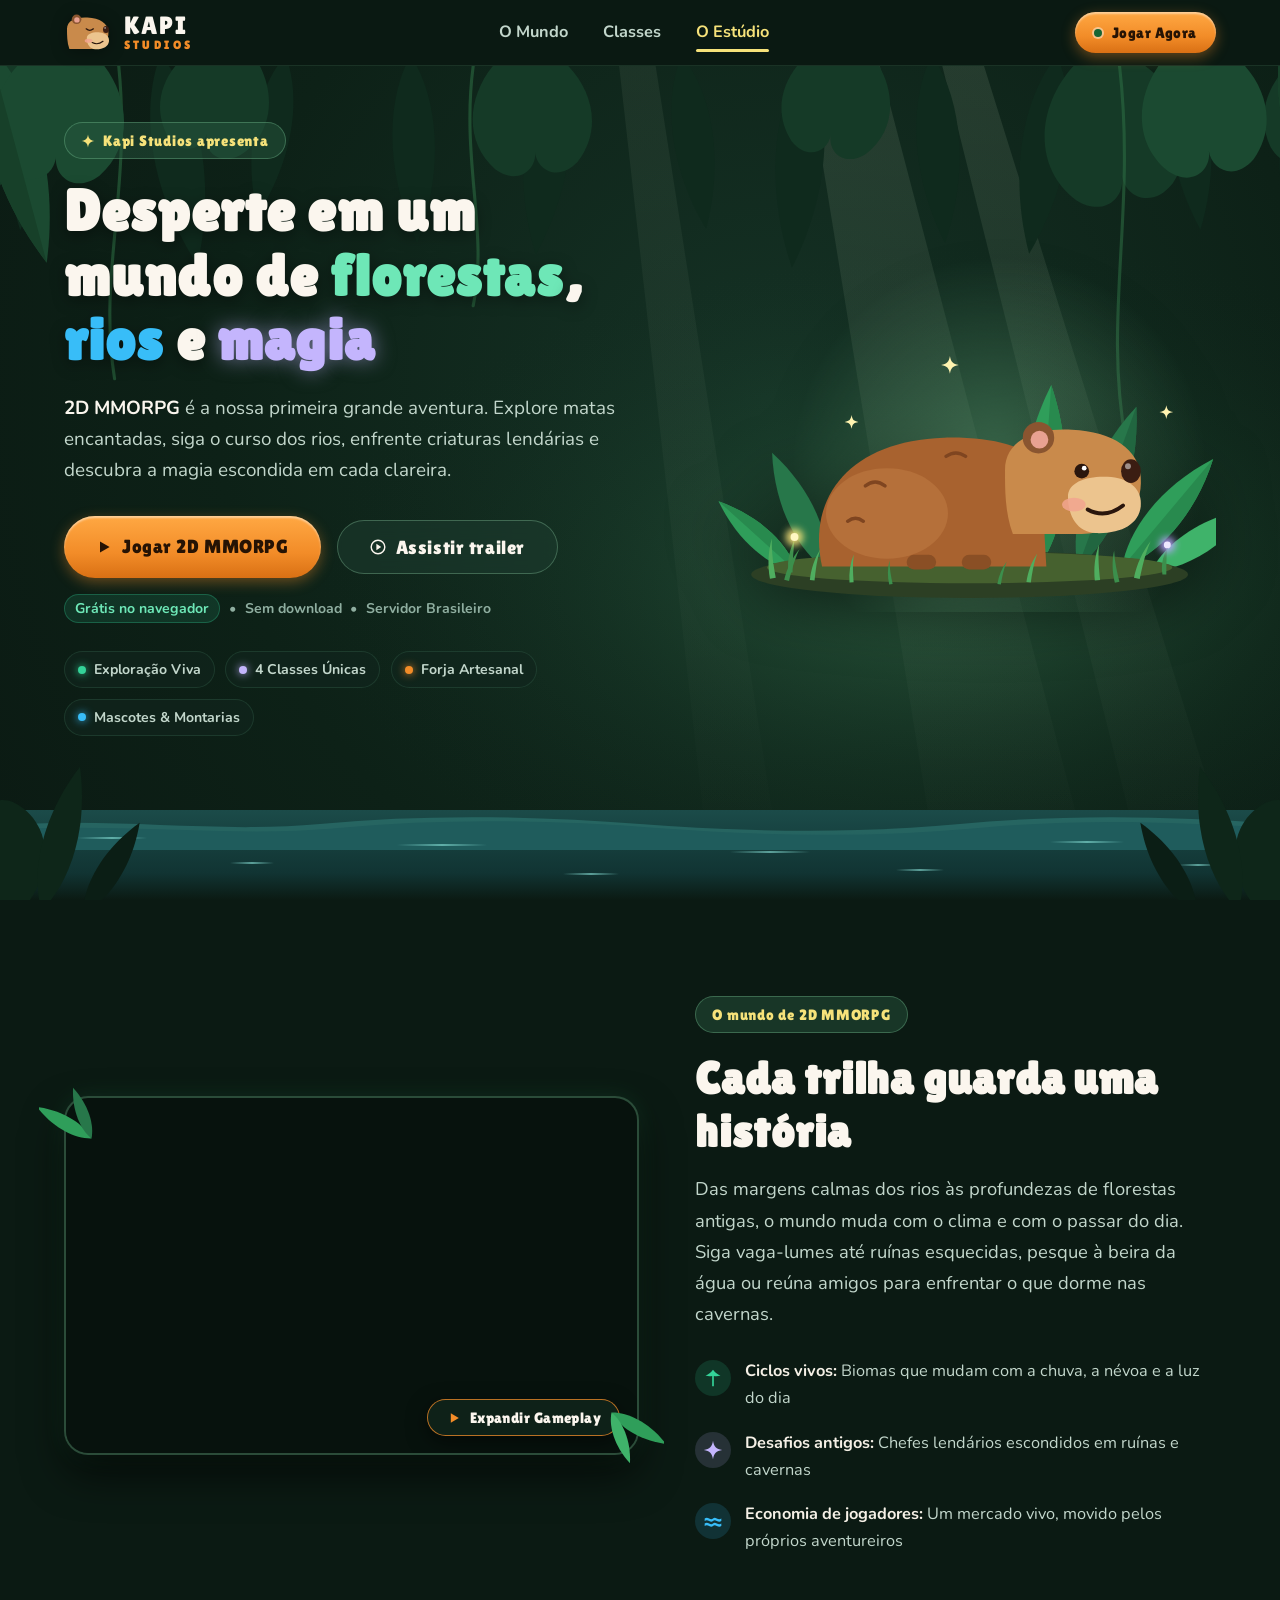
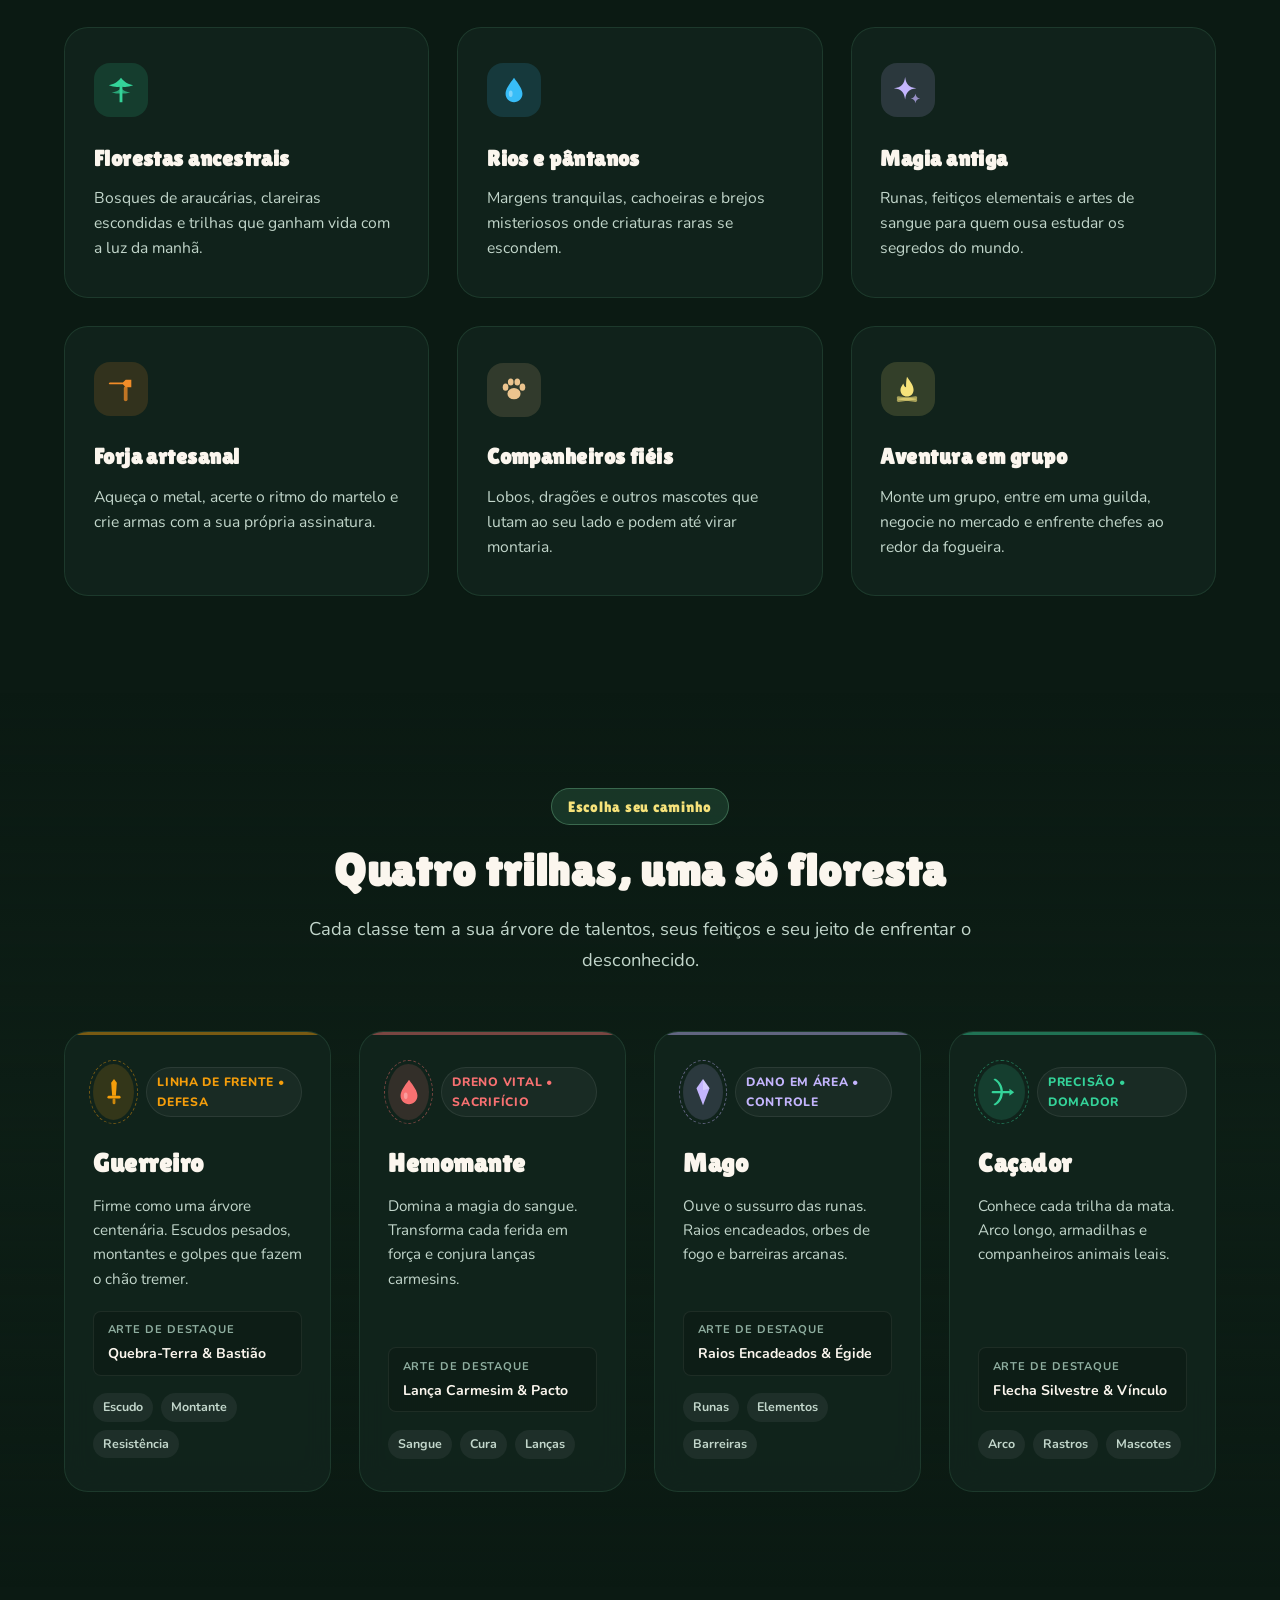
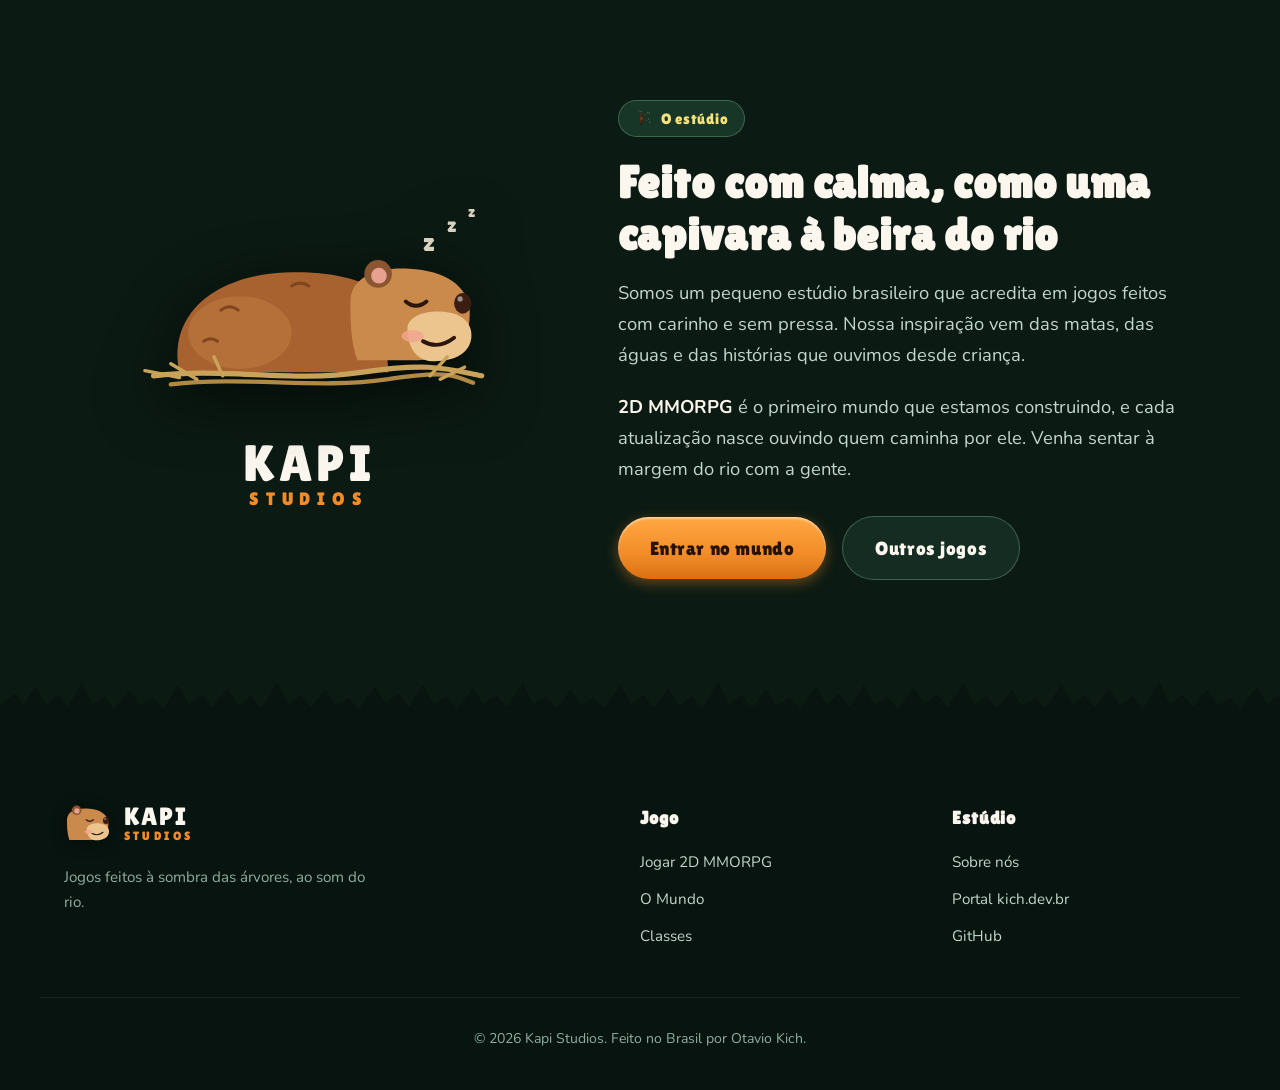
==== commit fe922816: "feat: sync latest updates from 2mmorpgexport (2026-11-03)" ====
--- a/index.html
+++ b/index.html
@@ -1,618 +1,618 @@
-<!DOCTYPE html>
-<html lang="pt-BR">
-<head>
-  <meta charset="UTF-8" />
-  <meta name="viewport" content="width=device-width, initial-scale=1.0" />
-  <title>Kapi Studios &bull; Florestas, rios e magia</title>
-  <meta name="description" content="Kapi Studios é um pequeno estúdio brasileiro de jogos. Conheça 2D MMORPG, nossa aventura de florestas encantadas, rios tranquilos e magia antiga." />
-  <meta name="theme-color" content="#0b1a13" />
-  <meta property="og:type" content="website" />
-  <meta property="og:url" content="https://kapistudios.kich.dev.br/" />
-  <meta property="og:title" content="Kapi Studios &bull; Florestas, rios e magia" />
-  <meta property="og:description" content="Explore matas encantadas, siga o curso dos rios e descubra a magia escondida em cada clareira em 2D MMORPG." />
-  <meta property="og:image" content="https://kapistudios.kich.dev.br/assets/kapi-studios-logo.svg" />
-  <link rel="icon" type="image/svg+xml" href="assets/kapi-mark.svg" />
-  <link rel="preconnect" href="https://fonts.googleapis.com" />
-  <link rel="preconnect" href="https://fonts.gstatic.com" crossorigin />
-  <link href="https://fonts.googleapis.com/css2?family=Lilita+One&family=Nunito:wght@400;600;700;800&display=swap" rel="stylesheet" />
-  <link rel="stylesheet" href="style.css" />
-</head>
-<body>
-  <a href="#topo" class="skip-link">Pular para o conteúdo principal</a>
-
-  <!-- ===================== HEADER ===================== -->
-  <header class="site-header" id="site-header">
-    <div class="container header-inner">
-      <a href="#topo" class="brand" id="brand-link" aria-label="Kapi Studios - início">
-        <img src="assets/kapi-mark.svg" alt="" width="46" height="37" class="brand-mark" />
-        <span class="brand-text">
-          <span class="brand-kapi">KAPI</span>
-          <span class="brand-studios">STUDIOS</span>
-        </span>
-      </a>
-
-      <nav class="main-nav" id="main-nav" aria-label="Navegação principal">
-        <a href="#mundo" id="nav-mundo" class="nav-link">O Mundo</a>
-        <a href="#classes" id="nav-classes" class="nav-link">Classes</a>
-        <a href="#estudio" id="nav-estudio" class="nav-link">O Estúdio</a>
-      </nav>
-
-      <div class="header-actions">
-        <a href="https://mmorpg.kich.dev.br" target="_blank" rel="noopener" class="btn btn-orange btn-sm" id="header-play-btn">
-          <span class="status-dot" aria-hidden="true"></span>
-          Jogar Agora
-        </a>
-        <button type="button" class="nav-toggle" id="nav-toggle" aria-expanded="false" aria-controls="main-nav" aria-label="Abrir menu de navegação">
-          <svg class="icon-menu" viewBox="0 0 24 24" width="22" height="22" aria-hidden="true">
-            <path d="M4 7h16M4 12h16M4 17h16" stroke="currentColor" stroke-width="2.2" stroke-linecap="round"/>
-          </svg>
-          <svg class="icon-close" viewBox="0 0 24 24" width="22" height="22" aria-hidden="true">
-            <path d="M18 6L6 18M6 6l12 12" stroke="currentColor" stroke-width="2.2" stroke-linecap="round"/>
-          </svg>
-        </button>
-      </div>
-    </div>
-  </header>
-
-  <main id="topo">
-    <!-- ===================== HERO ===================== -->
-    <section class="hero" aria-labelledby="hero-title">
-      <!-- Jungle canopy backdrop -->
-      <svg class="hero-canopy" viewBox="0 0 1440 800" preserveAspectRatio="xMidYMin slice" aria-hidden="true">
-        <defs>
-          <path id="lf" d="M0 0 C 16 -26 20 -72 0 -120 C -20 -72 -16 -26 0 0 Z"/>
-          <path id="lfh" d="M0 0 C 16 -26 20 -72 0 -120 Z"/>
-          <path id="hl" d="M0 0 C -46 -18 -70 -74 -36 -110 C -18 -126 0 -114 0 -98 C 0 -114 18 -126 36 -110 C 70 -74 46 -18 0 0 Z"/>
-          <radialGradient id="heroGlow" cx="70%" cy="62%" r="42%">
-            <stop offset="0%" stop-color="#4f9c68" stop-opacity="0.38"/>
-            <stop offset="55%" stop-color="#2a6040" stop-opacity="0.14"/>
-            <stop offset="100%" stop-color="#12261e" stop-opacity="0"/>
-          </radialGradient>
-          <linearGradient id="ray" x1="0" y1="0" x2="0" y2="1">
-            <stop offset="0%" stop-color="#e9ffd9" stop-opacity="0.10"/>
-            <stop offset="100%" stop-color="#e9ffd9" stop-opacity="0"/>
-          </linearGradient>
-        </defs>
-        <rect width="1440" height="800" fill="url(#heroGlow)"/>
-        <!-- Light rays through the canopy -->
-        <g class="rays">
-          <polygon points="880,0 950,0 1160,800 1010,800" fill="url(#ray)"/>
-          <polygon points="1010,0 1050,0 1300,800 1210,800" fill="url(#ray)"/>
-          <polygon points="700,0 735,0 860,800 790,800" fill="url(#ray)" opacity="0.6"/>
-        </g>
-        <!-- Far canopy -->
-        <g class="sway sway-slow" fill="#0f2a1d">
-          <use href="#lf" transform="translate(40,-10) rotate(175) scale(1.6)"/>
-          <use href="#lf" transform="translate(140,-10) rotate(185) scale(1.4)"/>
-          <use href="#lf" transform="translate(260,-10) rotate(170) scale(1.7)"/>
-          <use href="#lf" transform="translate(380,-10) rotate(190) scale(1.3)"/>
-          <use href="#lf" transform="translate(500,-10) rotate(178) scale(1.5)"/>
-          <use href="#lf" transform="translate(640,-10) rotate(186) scale(1.6)"/>
-          <use href="#lf" transform="translate(760,-10) rotate(172) scale(1.4)"/>
-          <use href="#lf" transform="translate(880,-10) rotate(184) scale(1.7)"/>
-          <use href="#lf" transform="translate(1000,-10) rotate(176) scale(1.5)"/>
-          <use href="#lf" transform="translate(1120,-10) rotate(188) scale(1.6)"/>
-          <use href="#lf" transform="translate(1240,-10) rotate(174) scale(1.4)"/>
-          <use href="#lf" transform="translate(1360,-10) rotate(182) scale(1.7)"/>
-          <use href="#lf" transform="translate(1440,-10) rotate(178) scale(1.5)"/>
-        </g>
-        <!-- Mid canopy: heart leaves -->
-        <g class="sway sway-mid" fill="#153a27">
-          <use href="#hl" transform="translate(80,-20) rotate(165) scale(1.2)"/>
-          <use href="#hl" transform="translate(330,-30) rotate(195) scale(1.0)"/>
-          <use href="#hl" transform="translate(610,-25) rotate(175) scale(1.1)"/>
-          <use href="#hl" transform="translate(920,-30) rotate(190) scale(1.0)"/>
-          <use href="#hl" transform="translate(1160,-20) rotate(170) scale(1.3)"/>
-          <use href="#hl" transform="translate(1400,-25) rotate(198) scale(1.1)"/>
-        </g>
-        <!-- Vines -->
-        <g class="sway sway-vine">
-          <g fill="none" stroke="#2f7044" stroke-width="3" stroke-linecap="round" opacity="0.55">
-            <path d="M220 0 C 232 120 200 200 216 300"/>
-            <path d="M560 0 C 548 90 575 160 560 230"/>
-            <path d="M1180 0 C 1196 140 1164 240 1186 360"/>
-            <path d="M1352 0 C 1342 80 1364 140 1350 210"/>
-          </g>
-          <g fill="#2f7044" opacity="0.7">
-            <use href="#lf" transform="translate(222,150) rotate(130) scale(0.22)"/>
-            <use href="#lf" transform="translate(212,240) rotate(-130) scale(0.2)"/>
-            <use href="#lf" transform="translate(560,120) rotate(-125) scale(0.2)"/>
-            <use href="#lf" transform="translate(1186,180) rotate(128) scale(0.24)"/>
-            <use href="#lf" transform="translate(1178,290) rotate(-130) scale(0.22)"/>
-            <use href="#lf" transform="translate(1356,110) rotate(125) scale(0.2)"/>
-          </g>
-        </g>
-        <!-- Near canopy, corners -->
-        <g class="sway sway-near" fill="#1b4a31">
-          <use href="#lf" transform="translate(0,-20) rotate(200) scale(2.2)"/>
-          <use href="#lf" transform="translate(95,-20) rotate(165) scale(1.8)"/>
-          <use href="#hl" transform="translate(170,-30) rotate(185) scale(1.2)"/>
-          <use href="#lf" transform="translate(1335,-20) rotate(160) scale(2.0)"/>
-          <use href="#lf" transform="translate(1440,-20) rotate(195) scale(2.3)"/>
-          <use href="#hl" transform="translate(1250,-30) rotate(172) scale(1.15)"/>
-        </g>
-        <g class="sway sway-near" fill="#174029">
-          <use href="#lfh" transform="translate(0,-20) rotate(200) scale(2.2)"/>
-          <use href="#lfh" transform="translate(95,-20) rotate(165) scale(1.8)"/>
-          <use href="#lfh" transform="translate(1335,-20) rotate(160) scale(2.0)"/>
-          <use href="#lfh" transform="translate(1440,-20) rotate(195) scale(2.3)"/>
-        </g>
-      </svg>
-
-      <canvas class="fireflies" data-count="42" aria-hidden="true"></canvas>
-
-      <div class="container hero-grid">
-        <div class="hero-copy reveal">
-          <span class="eyebrow" id="hero-eyebrow">
-            <svg viewBox="0 0 24 24" width="14" height="14" aria-hidden="true"><path d="M12 1 C 13 8 16 11 23 12 C 16 13 13 16 12 23 C 11 16 8 13 1 12 C 8 11 11 8 12 1 Z" fill="currentColor"/></svg>
-            Kapi Studios apresenta
-          </span>
-          <h1 class="hero-title" id="hero-title">
-            Desperte em um mundo de
-            <span class="hl-forest">florestas</span>,
-            <span class="hl-river">rios</span> e
-            <span class="hl-magic">magia</span>
-          </h1>
-          <p class="hero-lead">
-            <strong>2D MMORPG</strong> é a nossa primeira grande aventura. Explore matas encantadas, siga o curso dos rios, enfrente criaturas lendárias e descubra a magia escondida em cada clareira.
-          </p>
-
-          <div class="hero-cta">
-            <a href="https://mmorpg.kich.dev.br" target="_blank" rel="noopener" class="btn btn-orange btn-lg" id="hero-play-btn">
-              <svg viewBox="0 0 20 20" width="16" height="16" aria-hidden="true"><path d="M5 3 L17 10 L5 17 Z" fill="currentColor"/></svg>
-              Jogar 2D MMORPG
-            </a>
-            <button type="button" class="btn btn-ghost btn-lg" id="btn-open-trailer">
-              <svg viewBox="0 0 20 20" width="16" height="16" aria-hidden="true"><circle cx="10" cy="10" r="8.5" fill="none" stroke="currentColor" stroke-width="1.8"/><path d="M8 6 L14 10 L8 14 Z" fill="currentColor"/></svg>
-              Assistir trailer
-            </button>
-          </div>
-
-          <p class="hero-meta">
-            <span class="meta-badge">Grátis no navegador</span>
-            <span class="meta-sep" aria-hidden="true">&bull;</span>
-            <span>Sem download</span>
-            <span class="meta-sep" aria-hidden="true">&bull;</span>
-            <span>Servidor Brasileiro</span>
-          </p>
-
-          <ul class="hero-chips" aria-label="Destaques do jogo">
-            <li><a href="#mundo"><span class="chip-dot dot-forest"></span>Exploração Viva</a></li>
-            <li><a href="#classes"><span class="chip-dot dot-magic"></span>4 Classes Únicas</a></li>
-            <li><a href="#mundo"><span class="chip-dot dot-ember"></span>Forja Artesanal</a></li>
-            <li><a href="#mundo"><span class="chip-dot dot-river"></span>Mascotes &amp; Montarias</a></li>
-          </ul>
-        </div>
-
-        <!-- Capybara on the river islet -->
-        <div class="hero-scene reveal reveal-delay">
-          <div class="capy-interactive" id="capy-pet" role="button" tabindex="0" aria-label="Fazer carinho na capivara">
-            <span class="capy-tooltip" id="capy-tooltip" aria-live="polite">Clique para fazer carinho</span>
-            <svg class="capy-scene" viewBox="0 0 520 380" role="img" aria-label="Uma capivara descansando em uma ilhota no rio, cercada por folhas">
-              <defs>
-                <radialGradient id="capyGlow" cx="50%" cy="50%" r="50%">
-                  <stop offset="0%" stop-color="#7fd39a" stop-opacity="0.35"/>
-                  <stop offset="100%" stop-color="#7fd39a" stop-opacity="0"/>
-                </radialGradient>
-                <path id="blade" d="M-3 0 C -3 -14 0 -28 6 -40 C 3 -26 3 -12 3 0 Z"/>
-                <filter id="softGlow" x="-100%" y="-100%" width="300%" height="300%">
-                  <feGaussianBlur stdDeviation="4"/>
-                </filter>
-              </defs>
-              <circle cx="300" cy="230" r="210" fill="url(#capyGlow)"/>
-              <!-- Ferns behind -->
-              <g class="sway-up">
-                <use href="#lf" transform="translate(380,335) rotate(20) scale(1.45)" fill="#27774a"/>
-                <use href="#lfh" transform="translate(380,335) rotate(20) scale(1.45)" fill="#216640"/>
-                <use href="#lf" transform="translate(425,335) rotate(40) scale(1.2)" fill="#2f9e5a"/>
-                <use href="#lfh" transform="translate(425,335) rotate(40) scale(1.2)" fill="#288a4e"/>
-                <use href="#lf" transform="translate(455,338) rotate(58) scale(1.0)" fill="#3fb36a"/>
-                <use href="#lf" transform="translate(340,335) rotate(4) scale(1.55)" fill="#2f9e5a"/>
-                <use href="#lfh" transform="translate(340,335) rotate(4) scale(1.55)" fill="#288a4e"/>
-              </g>
-              <g class="sway-up sway-up-alt">
-                <use href="#lf" transform="translate(125,338) rotate(-25) scale(1.1)" fill="#27774a"/>
-                <use href="#lf" transform="translate(95,340) rotate(-48) scale(0.9)" fill="#2f9e5a"/>
-                <use href="#lfh" transform="translate(95,340) rotate(-48) scale(0.9)" fill="#288a4e"/>
-              </g>
-              <!-- Islet -->
-              <ellipse cx="270" cy="342" rx="222" ry="24" fill="#2c3f24"/>
-              <ellipse cx="270" cy="335" rx="206" ry="16" fill="#46612f"/>
-              <!-- Capybara -->
-              <g class="capy">
-                <path d="M120 334 C 104 262 150 206 244 203 C 294 202 326 212 342 228 L 348 334 Z" fill="#a8622f"/>
-                <ellipse cx="186" cy="280" rx="62" ry="46" fill="#b5703a"/>
-                <path d="M164 252 q 10 -8 20 0 M246 222 q 10 -7 20 0 M146 288 q 8 -6 16 0" fill="none" stroke="#7f4520" stroke-width="3.5" stroke-linecap="round"/>
-                <rect x="206" y="322" width="30" height="15" rx="7.5" fill="#8a4f25"/>
-                <rect x="262" y="322" width="30" height="15" rx="7.5" fill="#8a4f25"/>
-                <g class="capy-head">
-                  <path d="M306 236 C 306 206 336 193 374 195 C 416 197 442 215 444 243 C 446 277 426 299 384 301 L 314 301 C 306 279 306 256 306 236 Z" fill="#c98a4b"/>
-                  <g class="capy-ear">
-                    <circle cx="340" cy="203" r="16" fill="#8a5530"/>
-                    <circle cx="341" cy="205" r="9" fill="#e8a191"/>
-                  </g>
-                  <path d="M370 263 C 370 247 392 241 414 243 C 434 245 446 257 444 273 C 442 291 424 301 398 300 C 380 299 370 283 370 263 Z" fill="#ecc48e"/>
-                  <ellipse cx="376" cy="271" rx="12" ry="7" fill="#f2a48f" opacity="0.85"/>
-                  <g class="capy-eye">
-                    <circle cx="384" cy="237" r="7.5" fill="#2a160d"/>
-                    <circle cx="386.5" cy="234" r="2.4" fill="#ffffff"/>
-                  </g>
-                  <path d="M390 276 q 18 10 36 -4" fill="none" stroke="#2a160d" stroke-width="4" stroke-linecap="round"/>
-                  <ellipse cx="434" cy="237" rx="10" ry="12" fill="#3b1d12"/>
-                  <circle cx="431" cy="232" r="3" fill="#ffffff" opacity="0.5"/>
-                </g>
-              </g>
-              <!-- Petting Hearts (Triggered on click) -->
-              <g class="capy-hearts" id="capy-hearts" aria-hidden="true">
-                <path class="heart h1" d="M360 175 c -5 -10 -18 -10 -18 0 c 0 8 18 18 18 18 s 18 -10 18 -18 c 0 -10 -13 -10 -18 0 Z" fill="#f2a48f"/>
-                <path class="heart h2" d="M395 155 c -4 -8 -14 -8 -14 0 c 0 6 14 14 14 14 s 14 -8 14 -14 c 0 -8 -10 -8 -14 0 Z" fill="#f6e27a"/>
-              </g>
-              <!-- Magic glow flowers -->
-              <g class="magic-flower">
-                <path d="M86 340 C 84 326 88 316 92 306 C 91 318 90 328 90 340 Z" fill="#3c8f4c"/>
-                <circle cx="92" cy="304" r="9" fill="#f6e27a" filter="url(#softGlow)" opacity="0.9"/>
-                <circle cx="92" cy="304" r="4" fill="#fff7c2"/>
-              </g>
-              <g class="magic-flower magic-flower-alt">
-                <path d="M466 342 C 464 330 468 322 471 314 C 470 324 470 332 470 342 Z" fill="#3c8f4c"/>
-                <circle cx="471" cy="312" r="8" fill="#b9a4ff" filter="url(#softGlow)" opacity="0.9"/>
-                <circle cx="471" cy="312" r="3.5" fill="#efe8ff"/>
-              </g>
-              <!-- Grass in front -->
-              <g fill="#4fae5f">
-                <use href="#blade" transform="translate(70,346) rotate(-10)"/>
-                <use href="#blade" transform="translate(110,348) rotate(6) scale(0.8)"/>
-                <use href="#blade" transform="translate(150,350) rotate(-4) scale(0.7)"/>
-                <use href="#blade" transform="translate(330,350) rotate(8) scale(0.75)"/>
-                <use href="#blade" transform="translate(400,348) rotate(-6) scale(0.9)"/>
-                <use href="#blade" transform="translate(440,346) rotate(12)"/>
-              </g>
-              <g fill="#3c8f4c">
-                <use href="#blade" transform="translate(84,348) rotate(14) scale(0.85)"/>
-                <use href="#blade" transform="translate(190,352) rotate(-12) scale(0.6)"/>
-                <use href="#blade" transform="translate(300,352) rotate(10) scale(0.6)"/>
-                <use href="#blade" transform="translate(420,350) rotate(-14) scale(0.8)"/>
-              </g>
-              <!-- Twinkles -->
-              <g fill="#fff3b0">
-                <path class="twinkle t1" d="M250 120 C 251 126 253 128 259 129 C 253 130 251 132 250 138 C 249 132 247 130 241 129 C 247 128 249 126 250 120 Z"/>
-                <path class="twinkle t2" d="M470 170 C 471 175 472 176 477 177 C 472 178 471 179 470 184 C 469 179 468 178 463 177 C 468 176 469 175 470 170 Z"/>
-                <path class="twinkle t3" d="M150 180 C 151 185 152 186 157 187 C 152 188 151 189 150 194 C 149 189 148 188 143 187 C 148 186 149 185 150 180 Z"/>
-              </g>
-            </svg>
-          </div>
-        </div>
-      </div>
-
-      <!-- River -->
-      <div class="hero-river" aria-hidden="true">
-        <svg class="river-edge" viewBox="0 0 1440 40" preserveAspectRatio="none">
-          <path d="M0 16 C 120 6 240 24 360 14 S 600 6 720 14 S 960 24 1080 14 S 1320 6 1440 14 L1440 40 L0 40 Z" fill="#2f7b76" opacity="0.6"/>
-          <path d="M0 20 C 140 12 260 28 380 18 S 620 10 740 18 S 980 28 1100 18 S 1320 12 1440 18 L1440 40 L0 40 Z" fill="#1f5c5c"/>
-        </svg>
-        <span class="ripple" style="left:6%;top:30%;width:70px"></span>
-        <span class="ripple" style="left:18%;top:58%;width:44px;animation-delay:-2s"></span>
-        <span class="ripple" style="left:31%;top:38%;width:90px;animation-delay:-4s"></span>
-        <span class="ripple" style="left:44%;top:70%;width:56px;animation-delay:-1s"></span>
-        <span class="ripple" style="left:57%;top:46%;width:80px;animation-delay:-3s"></span>
-        <span class="ripple" style="left:70%;top:66%;width:48px;animation-delay:-5s"></span>
-        <span class="ripple" style="left:82%;top:34%;width:74px;animation-delay:-2.5s"></span>
-        <span class="ripple" style="left:92%;top:60%;width:40px;animation-delay:-4.5s"></span>
-      </div>
-
-      <!-- Foreground leaves -->
-      <svg class="fg-leaves fg-left" viewBox="0 0 400 320" aria-hidden="true">
-        <g class="sway-up">
-          <use href="#lf" transform="translate(0,330) rotate(-35) scale(2)" fill="#10291c"/>
-          <use href="#lf" transform="translate(40,330) rotate(-10) scale(2.2)" fill="#0b1e15"/>
-          <use href="#hl" transform="translate(80,340) rotate(-20) scale(1.4)" fill="#0e2619"/>
-          <use href="#lf" transform="translate(115,335) rotate(15) scale(1.8)" fill="#0e2619"/>
-          <use href="#lf" transform="translate(175,340) rotate(32) scale(1.3)" fill="#0b1e15"/>
-        </g>
-      </svg>
-      <svg class="fg-leaves fg-right" viewBox="0 0 400 320" aria-hidden="true">
-        <g class="sway-up sway-up-alt">
-          <use href="#lf" transform="translate(0,330) rotate(-35) scale(2)" fill="#10291c"/>
-          <use href="#lf" transform="translate(40,330) rotate(-10) scale(2.2)" fill="#0b1e15"/>
-          <use href="#hl" transform="translate(80,340) rotate(-20) scale(1.4)" fill="#0e2619"/>
-          <use href="#lf" transform="translate(115,335) rotate(15) scale(1.8)" fill="#0e2619"/>
-          <use href="#lf" transform="translate(175,340) rotate(32) scale(1.3)" fill="#0b1e15"/>
-        </g>
-      </svg>
-    </section>
-
-    <!-- ===================== THE WORLD ===================== -->
-    <section class="section section-world" id="mundo" aria-labelledby="mundo-title">
-      <div class="container world-grid">
-        <div class="world-media reveal">
-          <div class="video-frame">
-            <video id="world-video" autoplay muted loop playsinline preload="metadata">
-              <source src="assets/mmorpg-preview.mp4" type="video/mp4" />
-            </video>
-            <button type="button" class="video-expand" id="btn-world-trailer" aria-label="Assistir trailer em tela cheia">
-              <span class="video-expand-badge">
-                <svg viewBox="0 0 20 20" width="16" height="16" aria-hidden="true"><path d="M6 4 L16 10 L6 16 Z" fill="currentColor"/></svg>
-                <span>Expandir Gameplay</span>
-              </span>
-            </button>
-          </div>
-          <svg class="frame-leaf frame-leaf-tl" viewBox="0 0 120 120" aria-hidden="true">
-            <use href="#lf" transform="translate(70,90) rotate(-60) scale(0.7)" fill="#2f9e5a"/>
-            <use href="#lf" transform="translate(70,90) rotate(-20) scale(0.6)" fill="#27774a"/>
-          </svg>
-          <svg class="frame-leaf frame-leaf-br" viewBox="0 0 120 120" aria-hidden="true">
-            <use href="#lf" transform="translate(50,30) rotate(120) scale(0.7)" fill="#2f9e5a"/>
-            <use href="#lf" transform="translate(50,30) rotate(160) scale(0.6)" fill="#3fb36a"/>
-          </svg>
-        </div>
-
-        <div class="world-copy reveal reveal-delay">
-          <span class="eyebrow">O mundo de 2D MMORPG</span>
-          <h2 class="section-title" id="mundo-title">Cada trilha guarda uma história</h2>
-          <p class="section-lead">
-            Das margens calmas dos rios às profundezas de florestas antigas, o mundo muda com o clima e com o passar do dia. Siga vaga-lumes até ruínas esquecidas, pesque à beira da água ou reúna amigos para enfrentar o que dorme nas cavernas.
-          </p>
-          <ul class="world-list">
-            <li>
-              <span class="wl-icon wl-forest" aria-hidden="true"><svg viewBox="0 0 24 24"><path d="M12 2 C 15 6 18 8 21 9 C 18 10 15 10 13 9.5 L 13 22 L 11 22 L 11 9.5 C 9 10 6 10 3 9 C 6 8 9 6 12 2 Z" fill="currentColor"/></svg></span>
-              <span><strong>Ciclos vivos:</strong> Biomas que mudam com a chuva, a névoa e a luz do dia</span>
-            </li>
-            <li>
-              <span class="wl-icon wl-magic" aria-hidden="true"><svg viewBox="0 0 24 24"><path d="M12 1 C 13 8 16 11 23 12 C 16 13 13 16 12 23 C 11 16 8 13 1 12 C 8 11 11 8 12 1 Z" fill="currentColor"/></svg></span>
-              <span><strong>Desafios antigos:</strong> Chefes lendários escondidos em ruínas e cavernas</span>
-            </li>
-            <li>
-              <span class="wl-icon wl-river" aria-hidden="true"><svg viewBox="0 0 24 24"><path d="M2 9 C 6 6 9 12 12 9 C 15 6 18 12 22 9 L 22 12 C 18 15 15 9 12 12 C 9 15 6 9 2 12 Z M2 15 C 6 12 9 18 12 15 C 15 12 18 18 22 15 L 22 18 C 18 21 15 15 12 18 C 9 21 6 15 2 18 Z" fill="currentColor"/></svg></span>
-              <span><strong>Economia de jogadores:</strong> Um mercado vivo, movido pelos próprios aventureiros</span>
-            </li>
-          </ul>
-        </div>
-      </div>
-
-      <div class="container">
-        <div class="features-grid">
-          <article class="feature-card reveal">
-            <div class="feature-icon fi-forest" aria-hidden="true">
-              <svg viewBox="0 0 32 32"><path d="M16 3 C 20 8 24 10 29 11 C 24 13 20 13 17.5 12.5 L 17.5 29 L 14.5 29 L 14.5 12.5 C 12 13 8 13 3 11 C 8 10 12 8 16 3 Z" fill="currentColor"/><path d="M16 14 C 19 17 22 18 26 18.5 C 22 20 19 20 16 19.5 C 13 20 10 20 6 18.5 C 10 18 13 17 16 14 Z" fill="currentColor" opacity="0.7"/></svg>
-            </div>
-            <h3>Florestas ancestrais</h3>
-            <p>Bosques de araucárias, clareiras escondidas e trilhas que ganham vida com a luz da manhã.</p>
-          </article>
-          <article class="feature-card reveal">
-            <div class="feature-icon fi-river" aria-hidden="true">
-              <svg viewBox="0 0 32 32"><path d="M16 3 C 21 10 25 15 25 20 C 25 25 21 29 16 29 C 11 29 7 25 7 20 C 7 15 11 10 16 3 Z" fill="currentColor"/><ellipse cx="12.5" cy="20" rx="2" ry="3.5" fill="#ffffff" opacity="0.35"/></svg>
-            </div>
-            <h3>Rios e pântanos</h3>
-            <p>Margens tranquilas, cachoeiras e brejos misteriosos onde criaturas raras se escondem.</p>
-          </article>
-          <article class="feature-card reveal">
-            <div class="feature-icon fi-magic" aria-hidden="true">
-              <svg viewBox="0 0 32 32"><path d="M14 2 C 15 10 18 13 26 14 C 18 15 15 18 14 26 C 13 18 10 15 2 14 C 10 13 13 10 14 2 Z" fill="currentColor"/><path d="M25 20 C 25.5 23 27 24.5 30 25 C 27 25.5 25.5 27 25 30 C 24.5 27 23 25.5 20 25 C 23 24.5 24.5 23 25 20 Z" fill="currentColor" opacity="0.7"/></svg>
-            </div>
-            <h3>Magia antiga</h3>
-            <p>Runas, feitiços elementais e artes de sangue para quem ousa estudar os segredos do mundo.</p>
-          </article>
-          <article class="feature-card reveal">
-            <div class="feature-icon fi-ember" aria-hidden="true">
-              <svg viewBox="0 0 32 32"><path d="M5 9 L 18 9 L 21 6 L 27 6 L 27 14 L 21 14 L 18 11 L 5 11 C 4 11 3 10.5 3 10 C 3 9.5 4 9 5 9 Z" fill="currentColor"/><rect x="19" y="13" width="4" height="16" rx="2" fill="currentColor" opacity="0.75"/></svg>
-            </div>
-            <h3>Forja artesanal</h3>
-            <p>Aqueça o metal, acerte o ritmo do martelo e crie armas com a sua própria assinatura.</p>
-          </article>
-          <article class="feature-card reveal">
-            <div class="feature-icon fi-paw" aria-hidden="true">
-              <svg viewBox="0 0 32 32"><ellipse cx="16" cy="21" rx="7" ry="6" fill="currentColor"/><ellipse cx="7" cy="14" rx="3" ry="3.8" fill="currentColor"/><ellipse cx="12.5" cy="8.5" rx="3" ry="3.8" fill="currentColor"/><ellipse cx="19.5" cy="8.5" rx="3" ry="3.8" fill="currentColor"/><ellipse cx="25" cy="14" rx="3" ry="3.8" fill="currentColor"/></svg>
-            </div>
-            <h3>Companheiros fiéis</h3>
-            <p>Lobos, dragões e outros mascotes que lutam ao seu lado e podem até virar montaria.</p>
-          </article>
-          <article class="feature-card reveal">
-            <div class="feature-icon fi-camp" aria-hidden="true">
-              <svg viewBox="0 0 32 32"><path d="M16 3 C 20 9 23 12 23 17 C 23 21 20 24 16 24 C 12 24 9 21 9 17 C 9 14 11 12 12 10 C 13 13 14 14 15 14 C 15 10 15 7 16 3 Z" fill="currentColor"/><rect x="5" y="25" width="22" height="3.5" rx="1.75" fill="currentColor" opacity="0.6" transform="rotate(-8 16 26.75)"/><rect x="5" y="25" width="22" height="3.5" rx="1.75" fill="currentColor" opacity="0.6" transform="rotate(8 16 26.75)"/></svg>
-            </div>
-            <h3>Aventura em grupo</h3>
-            <p>Monte um grupo, entre em uma guilda, negocie no mercado e enfrente chefes ao redor da fogueira.</p>
-          </article>
-        </div>
-      </div>
-    </section>
-
-    <!-- ===================== CLASSES ===================== -->
-    <section class="section section-classes" id="classes" aria-labelledby="classes-title">
-      <div class="container">
-        <div class="section-head reveal">
-          <span class="eyebrow">Escolha seu caminho</span>
-          <h2 class="section-title" id="classes-title">Quatro trilhas, uma só floresta</h2>
-          <p class="section-lead">Cada classe tem a sua árvore de talentos, seus feitiços e seu jeito de enfrentar o desconhecido.</p>
-        </div>
-
-        <div class="classes-grid">
-          <article class="class-card class-warrior reveal">
-            <div class="class-card-top">
-              <div class="class-emblem" aria-hidden="true">
-                <span class="rune-ring"></span>
-                <svg viewBox="0 0 32 32"><path d="M16 2 L 19 6 L 18 20 L 14 20 L 13 6 Z" fill="currentColor"/><rect x="9" y="20" width="14" height="3" rx="1.5" fill="currentColor"/><rect x="14.5" y="23" width="3" height="6" rx="1.2" fill="currentColor" opacity="0.8"/></svg>
-              </div>
-              <span class="class-role">Linha de Frente &bull; Defesa</span>
-            </div>
-            <h3>Guerreiro</h3>
-            <p>Firme como uma árvore centenária. Escudos pesados, montantes e golpes que fazem o chão tremer.</p>
-            <div class="class-signature">
-              <span class="sig-label">Arte de Destaque</span>
-              <strong>Quebra-Terra &amp; Bastião</strong>
-            </div>
-            <ul class="class-tags"><li>Escudo</li><li>Montante</li><li>Resistência</li></ul>
-          </article>
-
-          <article class="class-card class-blood reveal">
-            <div class="class-card-top">
-              <div class="class-emblem" aria-hidden="true">
-                <span class="rune-ring"></span>
-                <svg viewBox="0 0 32 32"><path d="M16 3 C 21 10 25 15 25 20 C 25 25 21 29 16 29 C 11 29 7 25 7 20 C 7 15 11 10 16 3 Z" fill="currentColor"/><ellipse cx="12.5" cy="20" rx="2" ry="3.5" fill="#ffffff" opacity="0.3"/></svg>
-              </div>
-              <span class="class-role">Dreno Vital &bull; Sacrifício</span>
-            </div>
-            <h3>Hemomante</h3>
-            <p>Domina a magia do sangue. Transforma cada ferida em força e conjura lanças carmesins.</p>
-            <div class="class-signature">
-              <span class="sig-label">Arte de Destaque</span>
-              <strong>Lança Carmesim &amp; Pacto</strong>
-            </div>
-            <ul class="class-tags"><li>Sangue</li><li>Cura</li><li>Lanças</li></ul>
-          </article>
-
-          <article class="class-card class-arcane reveal">
-            <div class="class-card-top">
-              <div class="class-emblem" aria-hidden="true">
-                <span class="rune-ring"></span>
-                <svg viewBox="0 0 32 32"><path d="M16 2 L 23 12 L 16 30 L 9 12 Z" fill="currentColor"/><path d="M16 2 L 23 12 L 16 14 Z" fill="#ffffff" opacity="0.3"/></svg>
-              </div>
-              <span class="class-role">Dano em Área &bull; Controle</span>
-            </div>
-            <h3>Mago</h3>
-            <p>Ouve o sussurro das runas. Raios encadeados, orbes de fogo e barreiras arcanas.</p>
-            <div class="class-signature">
-              <span class="sig-label">Arte de Destaque</span>
-              <strong>Raios Encadeados &amp; Égide</strong>
-            </div>
-            <ul class="class-tags"><li>Runas</li><li>Elementos</li><li>Barreiras</li></ul>
-          </article>
-
-          <article class="class-card class-hunter reveal">
-            <div class="class-card-top">
-              <div class="class-emblem" aria-hidden="true">
-                <span class="rune-ring"></span>
-                <svg viewBox="0 0 32 32"><path d="M8 3 C 18 8 18 24 8 29 L 9.5 30.5 C 21 25 21 7 9.5 1.5 Z" fill="currentColor"/><rect x="6" y="15" width="22" height="2.4" rx="1.2" fill="currentColor"/><path d="M30 16.2 L 25 12.5 L 25 19.9 Z" fill="currentColor"/></svg>
-              </div>
-              <span class="class-role">Precisão &bull; Domador</span>
-            </div>
-            <h3>Caçador</h3>
-            <p>Conhece cada trilha da mata. Arco longo, armadilhas e companheiros animais leais.</p>
-            <div class="class-signature">
-              <span class="sig-label">Arte de Destaque</span>
-              <strong>Flecha Silvestre &amp; Vínculo</strong>
-            </div>
-            <ul class="class-tags"><li>Arco</li><li>Rastros</li><li>Mascotes</li></ul>
-          </article>
-        </div>
-      </div>
-    </section>
-
-    <!-- ===================== STUDIO ===================== -->
-    <section class="section section-studio" id="estudio" aria-labelledby="estudio-title">
-      <canvas class="fireflies" data-count="26" aria-hidden="true"></canvas>
-      <div class="container studio-grid">
-        <div class="studio-art reveal">
-          <svg class="sleepy-capy" viewBox="0 0 440 280" role="img" aria-label="Capivara dormindo em um ninho de palha">
-            <g class="breathe">
-              <path d="M70 232 C 56 170 104 118 200 116 C 252 115 285 126 305 142 L 312 232 Z" fill="#a8622f"/>
-              <ellipse cx="140" cy="186" rx="60" ry="42" fill="#b5703a"/>
-              <path d="M118 160 q 10 -8 20 0 M200 132 q 10 -7 20 0 M98 196 q 8 -6 16 0" fill="none" stroke="#7f4520" stroke-width="3.5" stroke-linecap="round"/>
-              <path d="M268 150 C 268 122 298 110 336 112 C 378 114 404 132 406 160 C 408 194 388 216 346 218 L 276 218 C 268 196 268 172 268 150 Z" fill="#c98a4b"/>
-              <circle cx="300" cy="118" r="16" fill="#8a5530"/>
-              <circle cx="301" cy="120" r="9" fill="#e8a191"/>
-              <path d="M334 182 C 334 166 356 160 378 162 C 398 164 410 176 408 192 C 406 210 388 220 362 219 C 344 218 334 202 334 182 Z" fill="#ecc48e"/>
-              <ellipse cx="340" cy="190" rx="13" ry="7" fill="#f2a48f" opacity="0.85"/>
-              <path d="M332 150 q 12 10 24 0" fill="none" stroke="#2a160d" stroke-width="4.5" stroke-linecap="round"/>
-              <path d="M352 196 q 18 10 36 -4" fill="none" stroke="#2a160d" stroke-width="4.5" stroke-linecap="round"/>
-              <ellipse cx="398" cy="152" rx="10" ry="12" fill="#3b1d12"/>
-              <circle cx="395" cy="147" r="3" fill="#ffffff" opacity="0.5"/>
-            </g>
-            <g fill="none" stroke-linecap="round">
-              <path d="M40 236 C 120 226 200 244 280 232 S 380 228 420 236" stroke="#c9a35a" stroke-width="6"/>
-              <path d="M60 246 C 150 236 230 252 310 240 S 390 238 410 244" stroke="#b08a45" stroke-width="5"/>
-              <path d="M60 222 L 90 240 M110 214 L 120 236 M380 214 L 360 236 M400 226 L 372 240 M30 230 L 70 238" stroke="#c9a35a" stroke-width="4"/>
-            </g>
-            <g class="zzz" fill="#d9d2bf" font-family="'Lilita One', sans-serif">
-              <text class="z z1" x="352" y="92" font-size="30">z</text>
-              <text class="z z2" x="380" y="70" font-size="24">z</text>
-              <text class="z z3" x="404" y="52" font-size="18">z</text>
-            </g>
-          </svg>
-          <div class="studio-wordmark">
-            <span class="wm-kapi">KAPI</span>
-            <span class="wm-studios">STUDIOS</span>
-          </div>
-        </div>
-
-        <div class="studio-copy reveal reveal-delay">
-          <span class="eyebrow">
-            <img src="assets/developer-logo-araucaria-k.svg" alt="" width="18" height="18" />
-            O estúdio
-          </span>
-          <h2 class="section-title" id="estudio-title">Feito com calma, como uma capivara à beira do rio</h2>
-          <p class="section-lead">
-            Somos um pequeno estúdio brasileiro que acredita em jogos feitos com carinho e sem pressa. Nossa inspiração vem das matas, das águas e das histórias que ouvimos desde criança.
-          </p>
-          <p class="section-lead">
-            <strong>2D MMORPG</strong> é o primeiro mundo que estamos construindo, e cada atualização nasce ouvindo quem caminha por ele. Venha sentar à margem do rio com a gente.
-          </p>
-          <div class="hero-cta">
-            <a href="https://mmorpg.kich.dev.br" target="_blank" rel="noopener" class="btn btn-orange btn-lg" id="studio-play-btn">Entrar no mundo</a>
-            <a href="https://kich.dev.br" target="_blank" rel="noopener" class="btn btn-ghost btn-lg" id="studio-portal-btn">Outros jogos</a>
-          </div>
-        </div>
-      </div>
-    </section>
-  </main>
-
-  <!-- ===================== FOOTER ===================== -->
-  <footer class="site-footer">
-    <svg class="footer-grass" viewBox="0 0 1440 60" preserveAspectRatio="none" aria-hidden="true">
-      <path d="M0 60 L0 34 L18 20 L26 36 L40 12 L52 34 L66 22 L76 38 L92 8 L104 34 L118 24 L128 40 L146 16 L158 36 L172 26 L184 40 L200 10 L212 34 L228 22 L238 38 L256 14 L268 36 L282 24 L294 40 L312 6 L324 34 L338 22 L350 38 L366 16 L378 36 L392 26 L404 40 L422 12 L434 34 L448 20 L460 38 L476 10 L488 36 L502 24 L514 40 L532 14 L544 34 L558 22 L570 38 L588 8 L600 34 L614 24 L626 40 L642 16 L654 36 L668 26 L680 40 L698 10 L710 34 L724 22 L736 38 L752 14 L764 36 L778 24 L790 40 L808 6 L820 34 L834 22 L846 38 L862 16 L874 36 L888 26 L900 40 L918 12 L930 34 L944 20 L956 38 L972 10 L984 36 L998 24 L1010 40 L1028 14 L1040 34 L1054 22 L1066 38 L1084 8 L1096 34 L1110 24 L1122 40 L1138 16 L1150 36 L1164 26 L1176 40 L1194 10 L1206 34 L1220 22 L1232 38 L1248 14 L1260 36 L1274 24 L1286 40 L1304 6 L1316 34 L1330 22 L1342 38 L1358 16 L1370 36 L1384 26 L1396 40 L1414 12 L1426 34 L1440 22 L1440 60 Z" fill="#08140f"/>
-    </svg>
-    <div class="container footer-grid">
-      <div class="footer-brand">
-        <a href="#topo" class="brand" aria-label="Kapi Studios - voltar ao topo">
-          <img src="assets/kapi-mark.svg" alt="" width="46" height="37" class="brand-mark" />
-          <span class="brand-text">
-            <span class="brand-kapi">KAPI</span>
-            <span class="brand-studios">STUDIOS</span>
-          </span>
-        </a>
-        <p>Jogos feitos à sombra das árvores, ao som do rio.</p>
-      </div>
-      <div class="footer-col">
-        <h4>Jogo</h4>
-        <ul>
-          <li><a href="https://mmorpg.kich.dev.br" target="_blank" rel="noopener">Jogar 2D MMORPG</a></li>
-          <li><a href="#mundo">O Mundo</a></li>
-          <li><a href="#classes">Classes</a></li>
-        </ul>
-      </div>
-      <div class="footer-col">
-        <h4>Estúdio</h4>
-        <ul>
-          <li><a href="#estudio">Sobre nós</a></li>
-          <li><a href="https://kich.dev.br" target="_blank" rel="noopener">Portal kich.dev.br</a></li>
-          <li><a href="https://github.com/tavmata" target="_blank" rel="noopener">GitHub</a></li>
-        </ul>
-      </div>
-    </div>
-    <div class="container footer-bottom">
-      <p>&copy; 2026 Kapi Studios. Feito no Brasil por Otavio Kich.</p>
-    </div>
-  </footer>
-
-  <!-- ===================== TRAILER MODAL ===================== -->
-  <div class="trailer-modal" id="trailer-modal" aria-hidden="true" role="dialog" aria-modal="true" aria-label="Trailer de 2D MMORPG">
-    <div class="trailer-backdrop" id="trailer-backdrop"></div>
-    <div class="trailer-dialog">
-      <button type="button" class="trailer-close" id="trailer-close" aria-label="Fechar vídeo">
-        <svg viewBox="0 0 24 24" width="20" height="20" aria-hidden="true"><path d="M18 6 L6 18 M6 6 L18 18" stroke="currentColor" stroke-width="2.2" stroke-linecap="round"/></svg>
-      </button>
-      <div class="trailer-video">
-        <video id="modal-video" controls playsinline preload="none">
-          <source src="assets/mmorpg-preview.mp4" type="video/mp4" />
-        </video>
-      </div>
-      <div class="trailer-footer">
-        <span><strong>2D MMORPG</strong> &bull; Gameplay &amp; Trailer</span>
-        <a href="https://mmorpg.kich.dev.br" target="_blank" rel="noopener" class="btn btn-orange btn-sm" id="modal-play-btn">Jogar agora</a>
-      </div>
-    </div>
-  </div>
-
-  <script src="main.js"></script>
-</body>
-</html>
+<!DOCTYPE html>
+<html lang="pt-BR">
+<head>
+  <meta charset="UTF-8" />
+  <meta name="viewport" content="width=device-width, initial-scale=1.0" />
+  <title>Kapi Studios &bull; Florestas, rios e magia</title>
+  <meta name="description" content="Kapi Studios é um pequeno estúdio brasileiro de jogos. Conheça 2D MMORPG, nossa aventura de florestas encantadas, rios tranquilos e magia antiga." />
+  <meta name="theme-color" content="#0b1a13" />
+  <meta property="og:type" content="website" />
+  <meta property="og:url" content="https://kapistudios.kich.dev.br/" />
+  <meta property="og:title" content="Kapi Studios &bull; Florestas, rios e magia" />
+  <meta property="og:description" content="Explore matas encantadas, siga o curso dos rios e descubra a magia escondida em cada clareira em 2D MMORPG." />
+  <meta property="og:image" content="https://kapistudios.kich.dev.br/assets/kapi-studios-logo.svg" />
+  <link rel="icon" type="image/svg+xml" href="assets/kapi-mark.svg" />
+  <link rel="preconnect" href="https://fonts.googleapis.com" />
+  <link rel="preconnect" href="https://fonts.gstatic.com" crossorigin />
+  <link href="https://fonts.googleapis.com/css2?family=Lilita+One&family=Nunito:wght@400;600;700;800&display=swap" rel="stylesheet" />
+  <link rel="stylesheet" href="style.css" />
+</head>
+<body>
+  <a href="#topo" class="skip-link">Pular para o conteúdo principal</a>
+
+  <!-- ===================== HEADER ===================== -->
+  <header class="site-header" id="site-header">
+    <div class="container header-inner">
+      <a href="#topo" class="brand" id="brand-link" aria-label="Kapi Studios - início">
+        <img src="assets/kapi-mark.svg" alt="" width="46" height="37" class="brand-mark" />
+        <span class="brand-text">
+          <span class="brand-kapi">KAPI</span>
+          <span class="brand-studios">STUDIOS</span>
+        </span>
+      </a>
+
+      <nav class="main-nav" id="main-nav" aria-label="Navegação principal">
+        <a href="#mundo" id="nav-mundo" class="nav-link">O Mundo</a>
+        <a href="#classes" id="nav-classes" class="nav-link">Classes</a>
+        <a href="#estudio" id="nav-estudio" class="nav-link">O Estúdio</a>
+      </nav>
+
+      <div class="header-actions">
+        <a href="https://mmorpg.kich.dev.br" target="_blank" rel="noopener" class="btn btn-orange btn-sm" id="header-play-btn">
+          <span class="status-dot" aria-hidden="true"></span>
+          Jogar Agora
+        </a>
+        <button type="button" class="nav-toggle" id="nav-toggle" aria-expanded="false" aria-controls="main-nav" aria-label="Abrir menu de navegação">
+          <svg class="icon-menu" viewBox="0 0 24 24" width="22" height="22" aria-hidden="true">
+            <path d="M4 7h16M4 12h16M4 17h16" stroke="currentColor" stroke-width="2.2" stroke-linecap="round"/>
+          </svg>
+          <svg class="icon-close" viewBox="0 0 24 24" width="22" height="22" aria-hidden="true">
+            <path d="M18 6L6 18M6 6l12 12" stroke="currentColor" stroke-width="2.2" stroke-linecap="round"/>
+          </svg>
+        </button>
+      </div>
+    </div>
+  </header>
+
+  <main id="topo">
+    <!-- ===================== HERO ===================== -->
+    <section class="hero" aria-labelledby="hero-title">
+      <!-- Jungle canopy backdrop -->
+      <svg class="hero-canopy" viewBox="0 0 1440 800" preserveAspectRatio="xMidYMin slice" aria-hidden="true">
+        <defs>
+          <path id="lf" d="M0 0 C 16 -26 20 -72 0 -120 C -20 -72 -16 -26 0 0 Z"/>
+          <path id="lfh" d="M0 0 C 16 -26 20 -72 0 -120 Z"/>
+          <path id="hl" d="M0 0 C -46 -18 -70 -74 -36 -110 C -18 -126 0 -114 0 -98 C 0 -114 18 -126 36 -110 C 70 -74 46 -18 0 0 Z"/>
+          <radialGradient id="heroGlow" cx="70%" cy="62%" r="42%">
+            <stop offset="0%" stop-color="#4f9c68" stop-opacity="0.38"/>
+            <stop offset="55%" stop-color="#2a6040" stop-opacity="0.14"/>
+            <stop offset="100%" stop-color="#12261e" stop-opacity="0"/>
+          </radialGradient>
+          <linearGradient id="ray" x1="0" y1="0" x2="0" y2="1">
+            <stop offset="0%" stop-color="#e9ffd9" stop-opacity="0.10"/>
+            <stop offset="100%" stop-color="#e9ffd9" stop-opacity="0"/>
+          </linearGradient>
+        </defs>
+        <rect width="1440" height="800" fill="url(#heroGlow)"/>
+        <!-- Light rays through the canopy -->
+        <g class="rays">
+          <polygon points="880,0 950,0 1160,800 1010,800" fill="url(#ray)"/>
+          <polygon points="1010,0 1050,0 1300,800 1210,800" fill="url(#ray)"/>
+          <polygon points="700,0 735,0 860,800 790,800" fill="url(#ray)" opacity="0.6"/>
+        </g>
+        <!-- Far canopy -->
+        <g class="sway sway-slow" fill="#0f2a1d">
+          <use href="#lf" transform="translate(40,-10) rotate(175) scale(1.6)"/>
+          <use href="#lf" transform="translate(140,-10) rotate(185) scale(1.4)"/>
+          <use href="#lf" transform="translate(260,-10) rotate(170) scale(1.7)"/>
+          <use href="#lf" transform="translate(380,-10) rotate(190) scale(1.3)"/>
+          <use href="#lf" transform="translate(500,-10) rotate(178) scale(1.5)"/>
+          <use href="#lf" transform="translate(640,-10) rotate(186) scale(1.6)"/>
+          <use href="#lf" transform="translate(760,-10) rotate(172) scale(1.4)"/>
+          <use href="#lf" transform="translate(880,-10) rotate(184) scale(1.7)"/>
+          <use href="#lf" transform="translate(1000,-10) rotate(176) scale(1.5)"/>
+          <use href="#lf" transform="translate(1120,-10) rotate(188) scale(1.6)"/>
+          <use href="#lf" transform="translate(1240,-10) rotate(174) scale(1.4)"/>
+          <use href="#lf" transform="translate(1360,-10) rotate(182) scale(1.7)"/>
+          <use href="#lf" transform="translate(1440,-10) rotate(178) scale(1.5)"/>
+        </g>
+        <!-- Mid canopy: heart leaves -->
+        <g class="sway sway-mid" fill="#153a27">
+          <use href="#hl" transform="translate(80,-20) rotate(165) scale(1.2)"/>
+          <use href="#hl" transform="translate(330,-30) rotate(195) scale(1.0)"/>
+          <use href="#hl" transform="translate(610,-25) rotate(175) scale(1.1)"/>
+          <use href="#hl" transform="translate(920,-30) rotate(190) scale(1.0)"/>
+          <use href="#hl" transform="translate(1160,-20) rotate(170) scale(1.3)"/>
+          <use href="#hl" transform="translate(1400,-25) rotate(198) scale(1.1)"/>
+        </g>
+        <!-- Vines -->
+        <g class="sway sway-vine">
+          <g fill="none" stroke="#2f7044" stroke-width="3" stroke-linecap="round" opacity="0.55">
+            <path d="M220 0 C 232 120 200 200 216 300"/>
+            <path d="M560 0 C 548 90 575 160 560 230"/>
+            <path d="M1180 0 C 1196 140 1164 240 1186 360"/>
+            <path d="M1352 0 C 1342 80 1364 140 1350 210"/>
+          </g>
+          <g fill="#2f7044" opacity="0.7">
+            <use href="#lf" transform="translate(222,150) rotate(130) scale(0.22)"/>
+            <use href="#lf" transform="translate(212,240) rotate(-130) scale(0.2)"/>
+            <use href="#lf" transform="translate(560,120) rotate(-125) scale(0.2)"/>
+            <use href="#lf" transform="translate(1186,180) rotate(128) scale(0.24)"/>
+            <use href="#lf" transform="translate(1178,290) rotate(-130) scale(0.22)"/>
+            <use href="#lf" transform="translate(1356,110) rotate(125) scale(0.2)"/>
+          </g>
+        </g>
+        <!-- Near canopy, corners -->
+        <g class="sway sway-near" fill="#1b4a31">
+          <use href="#lf" transform="translate(0,-20) rotate(200) scale(2.2)"/>
+          <use href="#lf" transform="translate(95,-20) rotate(165) scale(1.8)"/>
+          <use href="#hl" transform="translate(170,-30) rotate(185) scale(1.2)"/>
+          <use href="#lf" transform="translate(1335,-20) rotate(160) scale(2.0)"/>
+          <use href="#lf" transform="translate(1440,-20) rotate(195) scale(2.3)"/>
+          <use href="#hl" transform="translate(1250,-30) rotate(172) scale(1.15)"/>
+        </g>
+        <g class="sway sway-near" fill="#174029">
+          <use href="#lfh" transform="translate(0,-20) rotate(200) scale(2.2)"/>
+          <use href="#lfh" transform="translate(95,-20) rotate(165) scale(1.8)"/>
+          <use href="#lfh" transform="translate(1335,-20) rotate(160) scale(2.0)"/>
+          <use href="#lfh" transform="translate(1440,-20) rotate(195) scale(2.3)"/>
+        </g>
+      </svg>
+
+      <canvas class="fireflies" data-count="42" aria-hidden="true"></canvas>
+
+      <div class="container hero-grid">
+        <div class="hero-copy reveal">
+          <span class="eyebrow" id="hero-eyebrow">
+            <svg viewBox="0 0 24 24" width="14" height="14" aria-hidden="true"><path d="M12 1 C 13 8 16 11 23 12 C 16 13 13 16 12 23 C 11 16 8 13 1 12 C 8 11 11 8 12 1 Z" fill="currentColor"/></svg>
+            Kapi Studios apresenta
+          </span>
+          <h1 class="hero-title" id="hero-title">
+            Desperte em um mundo de
+            <span class="hl-forest">florestas</span>,
+            <span class="hl-river">rios</span> e
+            <span class="hl-magic">magia</span>
+          </h1>
+          <p class="hero-lead">
+            <strong>2D MMORPG</strong> é a nossa primeira grande aventura. Explore matas encantadas, siga o curso dos rios, enfrente criaturas lendárias e descubra a magia escondida em cada clareira.
+          </p>
+
+          <div class="hero-cta">
+            <a href="https://mmorpg.kich.dev.br" target="_blank" rel="noopener" class="btn btn-orange btn-lg" id="hero-play-btn">
+              <svg viewBox="0 0 20 20" width="16" height="16" aria-hidden="true"><path d="M5 3 L17 10 L5 17 Z" fill="currentColor"/></svg>
+              Jogar 2D MMORPG
+            </a>
+            <button type="button" class="btn btn-ghost btn-lg" id="btn-open-trailer">
+              <svg viewBox="0 0 20 20" width="16" height="16" aria-hidden="true"><circle cx="10" cy="10" r="8.5" fill="none" stroke="currentColor" stroke-width="1.8"/><path d="M8 6 L14 10 L8 14 Z" fill="currentColor"/></svg>
+              Assistir trailer
+            </button>
+          </div>
+
+          <p class="hero-meta">
+            <span class="meta-badge">Grátis no navegador</span>
+            <span class="meta-sep" aria-hidden="true">&bull;</span>
+            <span>Sem download</span>
+            <span class="meta-sep" aria-hidden="true">&bull;</span>
+            <span>Servidor Brasileiro</span>
+          </p>
+
+          <ul class="hero-chips" aria-label="Destaques do jogo">
+            <li><a href="#mundo"><span class="chip-dot dot-forest"></span>Exploração Viva</a></li>
+            <li><a href="#classes"><span class="chip-dot dot-magic"></span>4 Classes Únicas</a></li>
+            <li><a href="#mundo"><span class="chip-dot dot-ember"></span>Forja Artesanal</a></li>
+            <li><a href="#mundo"><span class="chip-dot dot-river"></span>Mascotes &amp; Montarias</a></li>
+          </ul>
+        </div>
+
+        <!-- Capybara on the river islet -->
+        <div class="hero-scene reveal reveal-delay">
+          <div class="capy-interactive" id="capy-pet" role="button" tabindex="0" aria-label="Fazer carinho na capivara">
+            <span class="capy-tooltip" id="capy-tooltip" aria-live="polite">Clique para fazer carinho</span>
+            <svg class="capy-scene" viewBox="0 0 520 380" role="img" aria-label="Uma capivara descansando em uma ilhota no rio, cercada por folhas">
+              <defs>
+                <radialGradient id="capyGlow" cx="50%" cy="50%" r="50%">
+                  <stop offset="0%" stop-color="#7fd39a" stop-opacity="0.35"/>
+                  <stop offset="100%" stop-color="#7fd39a" stop-opacity="0"/>
+                </radialGradient>
+                <path id="blade" d="M-3 0 C -3 -14 0 -28 6 -40 C 3 -26 3 -12 3 0 Z"/>
+                <filter id="softGlow" x="-100%" y="-100%" width="300%" height="300%">
+                  <feGaussianBlur stdDeviation="4"/>
+                </filter>
+              </defs>
+              <circle cx="300" cy="230" r="210" fill="url(#capyGlow)"/>
+              <!-- Ferns behind -->
+              <g class="sway-up">
+                <use href="#lf" transform="translate(380,335) rotate(20) scale(1.45)" fill="#27774a"/>
+                <use href="#lfh" transform="translate(380,335) rotate(20) scale(1.45)" fill="#216640"/>
+                <use href="#lf" transform="translate(425,335) rotate(40) scale(1.2)" fill="#2f9e5a"/>
+                <use href="#lfh" transform="translate(425,335) rotate(40) scale(1.2)" fill="#288a4e"/>
+                <use href="#lf" transform="translate(455,338) rotate(58) scale(1.0)" fill="#3fb36a"/>
+                <use href="#lf" transform="translate(340,335) rotate(4) scale(1.55)" fill="#2f9e5a"/>
+                <use href="#lfh" transform="translate(340,335) rotate(4) scale(1.55)" fill="#288a4e"/>
+              </g>
+              <g class="sway-up sway-up-alt">
+                <use href="#lf" transform="translate(125,338) rotate(-25) scale(1.1)" fill="#27774a"/>
+                <use href="#lf" transform="translate(95,340) rotate(-48) scale(0.9)" fill="#2f9e5a"/>
+                <use href="#lfh" transform="translate(95,340) rotate(-48) scale(0.9)" fill="#288a4e"/>
+              </g>
+              <!-- Islet -->
+              <ellipse cx="270" cy="342" rx="222" ry="24" fill="#2c3f24"/>
+              <ellipse cx="270" cy="335" rx="206" ry="16" fill="#46612f"/>
+              <!-- Capybara -->
+              <g class="capy">
+                <path d="M120 334 C 104 262 150 206 244 203 C 294 202 326 212 342 228 L 348 334 Z" fill="#a8622f"/>
+                <ellipse cx="186" cy="280" rx="62" ry="46" fill="#b5703a"/>
+                <path d="M164 252 q 10 -8 20 0 M246 222 q 10 -7 20 0 M146 288 q 8 -6 16 0" fill="none" stroke="#7f4520" stroke-width="3.5" stroke-linecap="round"/>
+                <rect x="206" y="322" width="30" height="15" rx="7.5" fill="#8a4f25"/>
+                <rect x="262" y="322" width="30" height="15" rx="7.5" fill="#8a4f25"/>
+                <g class="capy-head">
+                  <path d="M306 236 C 306 206 336 193 374 195 C 416 197 442 215 444 243 C 446 277 426 299 384 301 L 314 301 C 306 279 306 256 306 236 Z" fill="#c98a4b"/>
+                  <g class="capy-ear">
+                    <circle cx="340" cy="203" r="16" fill="#8a5530"/>
+                    <circle cx="341" cy="205" r="9" fill="#e8a191"/>
+                  </g>
+                  <path d="M370 263 C 370 247 392 241 414 243 C 434 245 446 257 444 273 C 442 291 424 301 398 300 C 380 299 370 283 370 263 Z" fill="#ecc48e"/>
+                  <ellipse cx="376" cy="271" rx="12" ry="7" fill="#f2a48f" opacity="0.85"/>
+                  <g class="capy-eye">
+                    <circle cx="384" cy="237" r="7.5" fill="#2a160d"/>
+                    <circle cx="386.5" cy="234" r="2.4" fill="#ffffff"/>
+                  </g>
+                  <path d="M390 276 q 18 10 36 -4" fill="none" stroke="#2a160d" stroke-width="4" stroke-linecap="round"/>
+                  <ellipse cx="434" cy="237" rx="10" ry="12" fill="#3b1d12"/>
+                  <circle cx="431" cy="232" r="3" fill="#ffffff" opacity="0.5"/>
+                </g>
+              </g>
+              <!-- Petting Hearts (Triggered on click) -->
+              <g class="capy-hearts" id="capy-hearts" aria-hidden="true">
+                <path class="heart h1" d="M360 175 c -5 -10 -18 -10 -18 0 c 0 8 18 18 18 18 s 18 -10 18 -18 c 0 -10 -13 -10 -18 0 Z" fill="#f2a48f"/>
+                <path class="heart h2" d="M395 155 c -4 -8 -14 -8 -14 0 c 0 6 14 14 14 14 s 14 -8 14 -14 c 0 -8 -10 -8 -14 0 Z" fill="#f6e27a"/>
+              </g>
+              <!-- Magic glow flowers -->
+              <g class="magic-flower">
+                <path d="M86 340 C 84 326 88 316 92 306 C 91 318 90 328 90 340 Z" fill="#3c8f4c"/>
+                <circle cx="92" cy="304" r="9" fill="#f6e27a" filter="url(#softGlow)" opacity="0.9"/>
+                <circle cx="92" cy="304" r="4" fill="#fff7c2"/>
+              </g>
+              <g class="magic-flower magic-flower-alt">
+                <path d="M466 342 C 464 330 468 322 471 314 C 470 324 470 332 470 342 Z" fill="#3c8f4c"/>
+                <circle cx="471" cy="312" r="8" fill="#b9a4ff" filter="url(#softGlow)" opacity="0.9"/>
+                <circle cx="471" cy="312" r="3.5" fill="#efe8ff"/>
+              </g>
+              <!-- Grass in front -->
+              <g fill="#4fae5f">
+                <use href="#blade" transform="translate(70,346) rotate(-10)"/>
+                <use href="#blade" transform="translate(110,348) rotate(6) scale(0.8)"/>
+                <use href="#blade" transform="translate(150,350) rotate(-4) scale(0.7)"/>
+                <use href="#blade" transform="translate(330,350) rotate(8) scale(0.75)"/>
+                <use href="#blade" transform="translate(400,348) rotate(-6) scale(0.9)"/>
+                <use href="#blade" transform="translate(440,346) rotate(12)"/>
+              </g>
+              <g fill="#3c8f4c">
+                <use href="#blade" transform="translate(84,348) rotate(14) scale(0.85)"/>
+                <use href="#blade" transform="translate(190,352) rotate(-12) scale(0.6)"/>
+                <use href="#blade" transform="translate(300,352) rotate(10) scale(0.6)"/>
+                <use href="#blade" transform="translate(420,350) rotate(-14) scale(0.8)"/>
+              </g>
+              <!-- Twinkles -->
+              <g fill="#fff3b0">
+                <path class="twinkle t1" d="M250 120 C 251 126 253 128 259 129 C 253 130 251 132 250 138 C 249 132 247 130 241 129 C 247 128 249 126 250 120 Z"/>
+                <path class="twinkle t2" d="M470 170 C 471 175 472 176 477 177 C 472 178 471 179 470 184 C 469 179 468 178 463 177 C 468 176 469 175 470 170 Z"/>
+                <path class="twinkle t3" d="M150 180 C 151 185 152 186 157 187 C 152 188 151 189 150 194 C 149 189 148 188 143 187 C 148 186 149 185 150 180 Z"/>
+              </g>
+            </svg>
+          </div>
+        </div>
+      </div>
+
+      <!-- River -->
+      <div class="hero-river" aria-hidden="true">
+        <svg class="river-edge" viewBox="0 0 1440 40" preserveAspectRatio="none">
+          <path d="M0 16 C 120 6 240 24 360 14 S 600 6 720 14 S 960 24 1080 14 S 1320 6 1440 14 L1440 40 L0 40 Z" fill="#2f7b76" opacity="0.6"/>
+          <path d="M0 20 C 140 12 260 28 380 18 S 620 10 740 18 S 980 28 1100 18 S 1320 12 1440 18 L1440 40 L0 40 Z" fill="#1f5c5c"/>
+        </svg>
+        <span class="ripple" style="left:6%;top:30%;width:70px"></span>
+        <span class="ripple" style="left:18%;top:58%;width:44px;animation-delay:-2s"></span>
+        <span class="ripple" style="left:31%;top:38%;width:90px;animation-delay:-4s"></span>
+        <span class="ripple" style="left:44%;top:70%;width:56px;animation-delay:-1s"></span>
+        <span class="ripple" style="left:57%;top:46%;width:80px;animation-delay:-3s"></span>
+        <span class="ripple" style="left:70%;top:66%;width:48px;animation-delay:-5s"></span>
+        <span class="ripple" style="left:82%;top:34%;width:74px;animation-delay:-2.5s"></span>
+        <span class="ripple" style="left:92%;top:60%;width:40px;animation-delay:-4.5s"></span>
+      </div>
+
+      <!-- Foreground leaves -->
+      <svg class="fg-leaves fg-left" viewBox="0 0 400 320" aria-hidden="true">
+        <g class="sway-up">
+          <use href="#lf" transform="translate(0,330) rotate(-35) scale(2)" fill="#10291c"/>
+          <use href="#lf" transform="translate(40,330) rotate(-10) scale(2.2)" fill="#0b1e15"/>
+          <use href="#hl" transform="translate(80,340) rotate(-20) scale(1.4)" fill="#0e2619"/>
+          <use href="#lf" transform="translate(115,335) rotate(15) scale(1.8)" fill="#0e2619"/>
+          <use href="#lf" transform="translate(175,340) rotate(32) scale(1.3)" fill="#0b1e15"/>
+        </g>
+      </svg>
+      <svg class="fg-leaves fg-right" viewBox="0 0 400 320" aria-hidden="true">
+        <g class="sway-up sway-up-alt">
+          <use href="#lf" transform="translate(0,330) rotate(-35) scale(2)" fill="#10291c"/>
+          <use href="#lf" transform="translate(40,330) rotate(-10) scale(2.2)" fill="#0b1e15"/>
+          <use href="#hl" transform="translate(80,340) rotate(-20) scale(1.4)" fill="#0e2619"/>
+          <use href="#lf" transform="translate(115,335) rotate(15) scale(1.8)" fill="#0e2619"/>
+          <use href="#lf" transform="translate(175,340) rotate(32) scale(1.3)" fill="#0b1e15"/>
+        </g>
+      </svg>
+    </section>
+
+    <!-- ===================== THE WORLD ===================== -->
+    <section class="section section-world" id="mundo" aria-labelledby="mundo-title">
+      <div class="container world-grid">
+        <div class="world-media reveal">
+          <div class="video-frame">
+            <video id="world-video" autoplay muted loop playsinline preload="metadata">
+              <source src="assets/mmorpg-preview.mp4" type="video/mp4" />
+            </video>
+            <button type="button" class="video-expand" id="btn-world-trailer" aria-label="Assistir trailer em tela cheia">
+              <span class="video-expand-badge">
+                <svg viewBox="0 0 20 20" width="16" height="16" aria-hidden="true"><path d="M6 4 L16 10 L6 16 Z" fill="currentColor"/></svg>
+                <span>Expandir Gameplay</span>
+              </span>
+            </button>
+          </div>
+          <svg class="frame-leaf frame-leaf-tl" viewBox="0 0 120 120" aria-hidden="true">
+            <use href="#lf" transform="translate(70,90) rotate(-60) scale(0.7)" fill="#2f9e5a"/>
+            <use href="#lf" transform="translate(70,90) rotate(-20) scale(0.6)" fill="#27774a"/>
+          </svg>
+          <svg class="frame-leaf frame-leaf-br" viewBox="0 0 120 120" aria-hidden="true">
+            <use href="#lf" transform="translate(50,30) rotate(120) scale(0.7)" fill="#2f9e5a"/>
+            <use href="#lf" transform="translate(50,30) rotate(160) scale(0.6)" fill="#3fb36a"/>
+          </svg>
+        </div>
+
+        <div class="world-copy reveal reveal-delay">
+          <span class="eyebrow">O mundo de 2D MMORPG</span>
+          <h2 class="section-title" id="mundo-title">Cada trilha guarda uma história</h2>
+          <p class="section-lead">
+            Das margens calmas dos rios às profundezas de florestas antigas, o mundo muda com o clima e com o passar do dia. Siga vaga-lumes até ruínas esquecidas, pesque à beira da água ou reúna amigos para enfrentar o que dorme nas cavernas.
+          </p>
+          <ul class="world-list">
+            <li>
+              <span class="wl-icon wl-forest" aria-hidden="true"><svg viewBox="0 0 24 24"><path d="M12 2 C 15 6 18 8 21 9 C 18 10 15 10 13 9.5 L 13 22 L 11 22 L 11 9.5 C 9 10 6 10 3 9 C 6 8 9 6 12 2 Z" fill="currentColor"/></svg></span>
+              <span><strong>Ciclos vivos:</strong> Biomas que mudam com a chuva, a névoa e a luz do dia</span>
+            </li>
+            <li>
+              <span class="wl-icon wl-magic" aria-hidden="true"><svg viewBox="0 0 24 24"><path d="M12 1 C 13 8 16 11 23 12 C 16 13 13 16 12 23 C 11 16 8 13 1 12 C 8 11 11 8 12 1 Z" fill="currentColor"/></svg></span>
+              <span><strong>Desafios antigos:</strong> Chefes lendários escondidos em ruínas e cavernas</span>
+            </li>
+            <li>
+              <span class="wl-icon wl-river" aria-hidden="true"><svg viewBox="0 0 24 24"><path d="M2 9 C 6 6 9 12 12 9 C 15 6 18 12 22 9 L 22 12 C 18 15 15 9 12 12 C 9 15 6 9 2 12 Z M2 15 C 6 12 9 18 12 15 C 15 12 18 18 22 15 L 22 18 C 18 21 15 15 12 18 C 9 21 6 15 2 18 Z" fill="currentColor"/></svg></span>
+              <span><strong>Economia de jogadores:</strong> Um mercado vivo, movido pelos próprios aventureiros</span>
+            </li>
+          </ul>
+        </div>
+      </div>
+
+      <div class="container">
+        <div class="features-grid">
+          <article class="feature-card reveal">
+            <div class="feature-icon fi-forest" aria-hidden="true">
+              <svg viewBox="0 0 32 32"><path d="M16 3 C 20 8 24 10 29 11 C 24 13 20 13 17.5 12.5 L 17.5 29 L 14.5 29 L 14.5 12.5 C 12 13 8 13 3 11 C 8 10 12 8 16 3 Z" fill="currentColor"/><path d="M16 14 C 19 17 22 18 26 18.5 C 22 20 19 20 16 19.5 C 13 20 10 20 6 18.5 C 10 18 13 17 16 14 Z" fill="currentColor" opacity="0.7"/></svg>
+            </div>
+            <h3>Florestas ancestrais</h3>
+            <p>Bosques de araucárias, clareiras escondidas e trilhas que ganham vida com a luz da manhã.</p>
+          </article>
+          <article class="feature-card reveal">
+            <div class="feature-icon fi-river" aria-hidden="true">
+              <svg viewBox="0 0 32 32"><path d="M16 3 C 21 10 25 15 25 20 C 25 25 21 29 16 29 C 11 29 7 25 7 20 C 7 15 11 10 16 3 Z" fill="currentColor"/><ellipse cx="12.5" cy="20" rx="2" ry="3.5" fill="#ffffff" opacity="0.35"/></svg>
+            </div>
+            <h3>Rios e pântanos</h3>
+            <p>Margens tranquilas, cachoeiras e brejos misteriosos onde criaturas raras se escondem.</p>
+          </article>
+          <article class="feature-card reveal">
+            <div class="feature-icon fi-magic" aria-hidden="true">
+              <svg viewBox="0 0 32 32"><path d="M14 2 C 15 10 18 13 26 14 C 18 15 15 18 14 26 C 13 18 10 15 2 14 C 10 13 13 10 14 2 Z" fill="currentColor"/><path d="M25 20 C 25.5 23 27 24.5 30 25 C 27 25.5 25.5 27 25 30 C 24.5 27 23 25.5 20 25 C 23 24.5 24.5 23 25 20 Z" fill="currentColor" opacity="0.7"/></svg>
+            </div>
+            <h3>Magia antiga</h3>
+            <p>Runas, feitiços elementais e artes de sangue para quem ousa estudar os segredos do mundo.</p>
+          </article>
+          <article class="feature-card reveal">
+            <div class="feature-icon fi-ember" aria-hidden="true">
+              <svg viewBox="0 0 32 32"><path d="M5 9 L 18 9 L 21 6 L 27 6 L 27 14 L 21 14 L 18 11 L 5 11 C 4 11 3 10.5 3 10 C 3 9.5 4 9 5 9 Z" fill="currentColor"/><rect x="19" y="13" width="4" height="16" rx="2" fill="currentColor" opacity="0.75"/></svg>
+            </div>
+            <h3>Forja artesanal</h3>
+            <p>Aqueça o metal, acerte o ritmo do martelo e crie armas com a sua própria assinatura.</p>
+          </article>
+          <article class="feature-card reveal">
+            <div class="feature-icon fi-paw" aria-hidden="true">
+              <svg viewBox="0 0 32 32"><ellipse cx="16" cy="21" rx="7" ry="6" fill="currentColor"/><ellipse cx="7" cy="14" rx="3" ry="3.8" fill="currentColor"/><ellipse cx="12.5" cy="8.5" rx="3" ry="3.8" fill="currentColor"/><ellipse cx="19.5" cy="8.5" rx="3" ry="3.8" fill="currentColor"/><ellipse cx="25" cy="14" rx="3" ry="3.8" fill="currentColor"/></svg>
+            </div>
+            <h3>Companheiros fiéis</h3>
+            <p>Lobos, dragões e outros mascotes que lutam ao seu lado e podem até virar montaria.</p>
+          </article>
+          <article class="feature-card reveal">
+            <div class="feature-icon fi-camp" aria-hidden="true">
+              <svg viewBox="0 0 32 32"><path d="M16 3 C 20 9 23 12 23 17 C 23 21 20 24 16 24 C 12 24 9 21 9 17 C 9 14 11 12 12 10 C 13 13 14 14 15 14 C 15 10 15 7 16 3 Z" fill="currentColor"/><rect x="5" y="25" width="22" height="3.5" rx="1.75" fill="currentColor" opacity="0.6" transform="rotate(-8 16 26.75)"/><rect x="5" y="25" width="22" height="3.5" rx="1.75" fill="currentColor" opacity="0.6" transform="rotate(8 16 26.75)"/></svg>
+            </div>
+            <h3>Aventura em grupo</h3>
+            <p>Monte um grupo, entre em uma guilda, negocie no mercado e enfrente chefes ao redor da fogueira.</p>
+          </article>
+        </div>
+      </div>
+    </section>
+
+    <!-- ===================== CLASSES ===================== -->
+    <section class="section section-classes" id="classes" aria-labelledby="classes-title">
+      <div class="container">
+        <div class="section-head reveal">
+          <span class="eyebrow">Escolha seu caminho</span>
+          <h2 class="section-title" id="classes-title">Quatro trilhas, uma só floresta</h2>
+          <p class="section-lead">Cada classe tem a sua árvore de talentos, seus feitiços e seu jeito de enfrentar o desconhecido.</p>
+        </div>
+
+        <div class="classes-grid">
+          <article class="class-card class-warrior reveal">
+            <div class="class-card-top">
+              <div class="class-emblem" aria-hidden="true">
+                <span class="rune-ring"></span>
+                <svg viewBox="0 0 32 32"><path d="M16 2 L 19 6 L 18 20 L 14 20 L 13 6 Z" fill="currentColor"/><rect x="9" y="20" width="14" height="3" rx="1.5" fill="currentColor"/><rect x="14.5" y="23" width="3" height="6" rx="1.2" fill="currentColor" opacity="0.8"/></svg>
+              </div>
+              <span class="class-role">Linha de Frente &bull; Defesa</span>
+            </div>
+            <h3>Guerreiro</h3>
+            <p>Firme como uma árvore centenária. Escudos pesados, montantes e golpes que fazem o chão tremer.</p>
+            <div class="class-signature">
+              <span class="sig-label">Arte de Destaque</span>
+              <strong>Quebra-Terra &amp; Bastião</strong>
+            </div>
+            <ul class="class-tags"><li>Escudo</li><li>Montante</li><li>Resistência</li></ul>
+          </article>
+
+          <article class="class-card class-blood reveal">
+            <div class="class-card-top">
+              <div class="class-emblem" aria-hidden="true">
+                <span class="rune-ring"></span>
+                <svg viewBox="0 0 32 32"><path d="M16 3 C 21 10 25 15 25 20 C 25 25 21 29 16 29 C 11 29 7 25 7 20 C 7 15 11 10 16 3 Z" fill="currentColor"/><ellipse cx="12.5" cy="20" rx="2" ry="3.5" fill="#ffffff" opacity="0.3"/></svg>
+              </div>
+              <span class="class-role">Dreno Vital &bull; Sacrifício</span>
+            </div>
+            <h3>Hemomante</h3>
+            <p>Domina a magia do sangue. Transforma cada ferida em força e conjura lanças carmesins.</p>
+            <div class="class-signature">
+              <span class="sig-label">Arte de Destaque</span>
+              <strong>Lança Carmesim &amp; Pacto</strong>
+            </div>
+            <ul class="class-tags"><li>Sangue</li><li>Cura</li><li>Lanças</li></ul>
+          </article>
+
+          <article class="class-card class-arcane reveal">
+            <div class="class-card-top">
+              <div class="class-emblem" aria-hidden="true">
+                <span class="rune-ring"></span>
+                <svg viewBox="0 0 32 32"><path d="M16 2 L 23 12 L 16 30 L 9 12 Z" fill="currentColor"/><path d="M16 2 L 23 12 L 16 14 Z" fill="#ffffff" opacity="0.3"/></svg>
+              </div>
+              <span class="class-role">Dano em Área &bull; Controle</span>
+            </div>
+            <h3>Mago</h3>
+            <p>Ouve o sussurro das runas. Raios encadeados, orbes de fogo e barreiras arcanas.</p>
+            <div class="class-signature">
+              <span class="sig-label">Arte de Destaque</span>
+              <strong>Raios Encadeados &amp; Égide</strong>
+            </div>
+            <ul class="class-tags"><li>Runas</li><li>Elementos</li><li>Barreiras</li></ul>
+          </article>
+
+          <article class="class-card class-hunter reveal">
+            <div class="class-card-top">
+              <div class="class-emblem" aria-hidden="true">
+                <span class="rune-ring"></span>
+                <svg viewBox="0 0 32 32"><path d="M8 3 C 18 8 18 24 8 29 L 9.5 30.5 C 21 25 21 7 9.5 1.5 Z" fill="currentColor"/><rect x="6" y="15" width="22" height="2.4" rx="1.2" fill="currentColor"/><path d="M30 16.2 L 25 12.5 L 25 19.9 Z" fill="currentColor"/></svg>
+              </div>
+              <span class="class-role">Precisão &bull; Domador</span>
+            </div>
+            <h3>Caçador</h3>
+            <p>Conhece cada trilha da mata. Arco longo, armadilhas e companheiros animais leais.</p>
+            <div class="class-signature">
+              <span class="sig-label">Arte de Destaque</span>
+              <strong>Flecha Silvestre &amp; Vínculo</strong>
+            </div>
+            <ul class="class-tags"><li>Arco</li><li>Rastros</li><li>Mascotes</li></ul>
+          </article>
+        </div>
+      </div>
+    </section>
+
+    <!-- ===================== STUDIO ===================== -->
+    <section class="section section-studio" id="estudio" aria-labelledby="estudio-title">
+      <canvas class="fireflies" data-count="26" aria-hidden="true"></canvas>
+      <div class="container studio-grid">
+        <div class="studio-art reveal">
+          <svg class="sleepy-capy" viewBox="0 0 440 280" role="img" aria-label="Capivara dormindo em um ninho de palha">
+            <g class="breathe">
+              <path d="M70 232 C 56 170 104 118 200 116 C 252 115 285 126 305 142 L 312 232 Z" fill="#a8622f"/>
+              <ellipse cx="140" cy="186" rx="60" ry="42" fill="#b5703a"/>
+              <path d="M118 160 q 10 -8 20 0 M200 132 q 10 -7 20 0 M98 196 q 8 -6 16 0" fill="none" stroke="#7f4520" stroke-width="3.5" stroke-linecap="round"/>
+              <path d="M268 150 C 268 122 298 110 336 112 C 378 114 404 132 406 160 C 408 194 388 216 346 218 L 276 218 C 268 196 268 172 268 150 Z" fill="#c98a4b"/>
+              <circle cx="300" cy="118" r="16" fill="#8a5530"/>
+              <circle cx="301" cy="120" r="9" fill="#e8a191"/>
+              <path d="M334 182 C 334 166 356 160 378 162 C 398 164 410 176 408 192 C 406 210 388 220 362 219 C 344 218 334 202 334 182 Z" fill="#ecc48e"/>
+              <ellipse cx="340" cy="190" rx="13" ry="7" fill="#f2a48f" opacity="0.85"/>
+              <path d="M332 150 q 12 10 24 0" fill="none" stroke="#2a160d" stroke-width="4.5" stroke-linecap="round"/>
+              <path d="M352 196 q 18 10 36 -4" fill="none" stroke="#2a160d" stroke-width="4.5" stroke-linecap="round"/>
+              <ellipse cx="398" cy="152" rx="10" ry="12" fill="#3b1d12"/>
+              <circle cx="395" cy="147" r="3" fill="#ffffff" opacity="0.5"/>
+            </g>
+            <g fill="none" stroke-linecap="round">
+              <path d="M40 236 C 120 226 200 244 280 232 S 380 228 420 236" stroke="#c9a35a" stroke-width="6"/>
+              <path d="M60 246 C 150 236 230 252 310 240 S 390 238 410 244" stroke="#b08a45" stroke-width="5"/>
+              <path d="M60 222 L 90 240 M110 214 L 120 236 M380 214 L 360 236 M400 226 L 372 240 M30 230 L 70 238" stroke="#c9a35a" stroke-width="4"/>
+            </g>
+            <g class="zzz" fill="#d9d2bf" font-family="'Lilita One', sans-serif">
+              <text class="z z1" x="352" y="92" font-size="30">z</text>
+              <text class="z z2" x="380" y="70" font-size="24">z</text>
+              <text class="z z3" x="404" y="52" font-size="18">z</text>
+            </g>
+          </svg>
+          <div class="studio-wordmark">
+            <span class="wm-kapi">KAPI</span>
+            <span class="wm-studios">STUDIOS</span>
+          </div>
+        </div>
+
+        <div class="studio-copy reveal reveal-delay">
+          <span class="eyebrow">
+            <img src="assets/developer-logo-araucaria-k.svg" alt="" width="18" height="18" />
+            O estúdio
+          </span>
+          <h2 class="section-title" id="estudio-title">Feito com calma, como uma capivara à beira do rio</h2>
+          <p class="section-lead">
+            Somos um pequeno estúdio brasileiro que acredita em jogos feitos com carinho e sem pressa. Nossa inspiração vem das matas, das águas e das histórias que ouvimos desde criança.
+          </p>
+          <p class="section-lead">
+            <strong>2D MMORPG</strong> é o primeiro mundo que estamos construindo, e cada atualização nasce ouvindo quem caminha por ele. Venha sentar à margem do rio com a gente.
+          </p>
+          <div class="hero-cta">
+            <a href="https://mmorpg.kich.dev.br" target="_blank" rel="noopener" class="btn btn-orange btn-lg" id="studio-play-btn">Entrar no mundo</a>
+            <a href="https://kich.dev.br" target="_blank" rel="noopener" class="btn btn-ghost btn-lg" id="studio-portal-btn">Outros jogos</a>
+          </div>
+        </div>
+      </div>
+    </section>
+  </main>
+
+  <!-- ===================== FOOTER ===================== -->
+  <footer class="site-footer">
+    <svg class="footer-grass" viewBox="0 0 1440 60" preserveAspectRatio="none" aria-hidden="true">
+      <path d="M0 60 L0 34 L18 20 L26 36 L40 12 L52 34 L66 22 L76 38 L92 8 L104 34 L118 24 L128 40 L146 16 L158 36 L172 26 L184 40 L200 10 L212 34 L228 22 L238 38 L256 14 L268 36 L282 24 L294 40 L312 6 L324 34 L338 22 L350 38 L366 16 L378 36 L392 26 L404 40 L422 12 L434 34 L448 20 L460 38 L476 10 L488 36 L502 24 L514 40 L532 14 L544 34 L558 22 L570 38 L588 8 L600 34 L614 24 L626 40 L642 16 L654 36 L668 26 L680 40 L698 10 L710 34 L724 22 L736 38 L752 14 L764 36 L778 24 L790 40 L808 6 L820 34 L834 22 L846 38 L862 16 L874 36 L888 26 L900 40 L918 12 L930 34 L944 20 L956 38 L972 10 L984 36 L998 24 L1010 40 L1028 14 L1040 34 L1054 22 L1066 38 L1084 8 L1096 34 L1110 24 L1122 40 L1138 16 L1150 36 L1164 26 L1176 40 L1194 10 L1206 34 L1220 22 L1232 38 L1248 14 L1260 36 L1274 24 L1286 40 L1304 6 L1316 34 L1330 22 L1342 38 L1358 16 L1370 36 L1384 26 L1396 40 L1414 12 L1426 34 L1440 22 L1440 60 Z" fill="#08140f"/>
+    </svg>
+    <div class="container footer-grid">
+      <div class="footer-brand">
+        <a href="#topo" class="brand" aria-label="Kapi Studios - voltar ao topo">
+          <img src="assets/kapi-mark.svg" alt="" width="46" height="37" class="brand-mark" />
+          <span class="brand-text">
+            <span class="brand-kapi">KAPI</span>
+            <span class="brand-studios">STUDIOS</span>
+          </span>
+        </a>
+        <p>Jogos feitos à sombra das árvores, ao som do rio.</p>
+      </div>
+      <div class="footer-col">
+        <h4>Jogo</h4>
+        <ul>
+          <li><a href="https://mmorpg.kich.dev.br" target="_blank" rel="noopener">Jogar 2D MMORPG</a></li>
+          <li><a href="#mundo">O Mundo</a></li>
+          <li><a href="#classes">Classes</a></li>
+        </ul>
+      </div>
+      <div class="footer-col">
+        <h4>Estúdio</h4>
+        <ul>
+          <li><a href="#estudio">Sobre nós</a></li>
+          <li><a href="https://kich.dev.br" target="_blank" rel="noopener">Portal kich.dev.br</a></li>
+          <li><a href="https://github.com/tavmata" target="_blank" rel="noopener">GitHub</a></li>
+        </ul>
+      </div>
+    </div>
+    <div class="container footer-bottom">
+      <p>&copy; 2026 Kapi Studios. Feito no Brasil por Otavio Kich.</p>
+    </div>
+  </footer>
+
+  <!-- ===================== TRAILER MODAL ===================== -->
+  <div class="trailer-modal" id="trailer-modal" aria-hidden="true" role="dialog" aria-modal="true" aria-label="Trailer de 2D MMORPG">
+    <div class="trailer-backdrop" id="trailer-backdrop"></div>
+    <div class="trailer-dialog">
+      <button type="button" class="trailer-close" id="trailer-close" aria-label="Fechar vídeo">
+        <svg viewBox="0 0 24 24" width="20" height="20" aria-hidden="true"><path d="M18 6 L6 18 M6 6 L18 18" stroke="currentColor" stroke-width="2.2" stroke-linecap="round"/></svg>
+      </button>
+      <div class="trailer-video">
+        <video id="modal-video" controls playsinline preload="none">
+          <source src="assets/mmorpg-preview.mp4" type="video/mp4" />
+        </video>
+      </div>
+      <div class="trailer-footer">
+        <span><strong>2D MMORPG</strong> &bull; Gameplay &amp; Trailer</span>
+        <a href="https://mmorpg.kich.dev.br" target="_blank" rel="noopener" class="btn btn-orange btn-sm" id="modal-play-btn">Jogar agora</a>
+      </div>
+    </div>
+  </div>
+
+  <script src="main.js"></script>
+</body>
+</html>
--- a/style.css
+++ b/style.css
@@ -1,1461 +1,1461 @@
-/* ==========================================================================
-   KAPI STUDIOS • COZY NATURE, JUNGLE & MAGIC DESIGN SYSTEM
-   Capivara, Florestas Vivas, Rios Encantados e Vaga-lumes Mágicos
-   ========================================================================== */
-:root {
-  /* Nature & Forest Palette (Dark Rainforest) */
-  --bg-deep: #0b1a13;
-  --bg-forest: #10241b;
-  --bg-canopy: #152d22;
-  --bg-card: rgba(18, 38, 30, 0.78);
-  --bg-card-hover: rgba(24, 48, 38, 0.94);
-  --border-forest: rgba(90, 160, 120, 0.18);
-  --border-glow: rgba(140, 220, 170, 0.45);
-
-  /* Warm Capybara Palette */
-  --capy-fur: #c98a4b;
-  --capy-shade: #a8622f;
-  --capy-belly: #ecc48e;
-  --capy-cheek: #f2a48f;
-  --capy-dark: #2a160d;
-
-  /* Accent & Magic Colors */
-  --accent-orange: #f28c28;
-  --accent-orange-hover: #ff9d3d;
-  --accent-cream: #fbf6ee;
-  --accent-gold: #f6e27a;
-  --accent-magic: #c4b5fd;
-  --accent-river: #38bdf8;
-  --river-surface: #1a4a49;
-  --river-deep: #133837;
-
-  /* Text Colors */
-  --text-primary: #f5f0e6;
-  --text-secondary: #c2d6cb;
-  --text-muted: #8faea0;
-
-  /* Fonts */
-  --font-display: 'Lilita One', 'Outfit', cursive, sans-serif;
-  --font-body: 'Nunito', -apple-system, BlinkMacSystemFont, sans-serif;
-
-  /* Radii & Transitions */
-  --radius-sm: 8px;
-  --radius-md: 16px;
-  --radius-lg: 24px;
-  --radius-full: 9999px;
-  --transition: all 0.28s cubic-bezier(0.16, 1, 0.3, 1);
-}
-
-/* Base Reset */
-*, *::before, *::after {
-  box-sizing: border-box;
-  margin: 0;
-  padding: 0;
-}
-
-html {
-  scroll-behavior: smooth;
-  font-size: 16px;
-  background-color: var(--bg-deep);
-}
-
-body {
-  background-color: var(--bg-deep);
-  color: var(--text-primary);
-  font-family: var(--font-body);
-  line-height: 1.65;
-  -webkit-font-smoothing: antialiased;
-  -moz-osx-font-smoothing: grayscale;
-  overflow-x: hidden;
-  position: relative;
-  min-height: 100vh;
-}
-
-/* Accessibility: Skip Link & Focus Rings */
-.skip-link {
-  position: absolute;
-  top: -100px;
-  left: 1rem;
-  z-index: 999;
-  background: var(--accent-orange);
-  color: #261304;
-  font-weight: 800;
-  padding: 0.6rem 1.2rem;
-  border-radius: var(--radius-md);
-  text-decoration: none;
-  transition: top 0.2s ease;
-}
-.skip-link:focus {
-  top: 1rem;
-}
-
-:focus-visible {
-  outline: 2.5px solid var(--accent-gold);
-  outline-offset: 3px;
-}
-
-/* Container */
-.container {
-  width: 100%;
-  max-width: 1200px;
-  margin-left: auto;
-  margin-right: auto;
-  padding-left: 1.5rem;
-  padding-right: 1.5rem;
-  position: relative;
-  z-index: 2;
-}
-
-/* ==========================================================================
-   BUTTONS
-   ========================================================================== */
-.btn {
-  display: inline-flex;
-  align-items: center;
-  justify-content: center;
-  gap: 10px;
-  font-family: var(--font-display);
-  font-size: 1.05rem;
-  letter-spacing: 0.03em;
-  padding: 0.75rem 1.6rem;
-  border-radius: var(--radius-full);
-  text-decoration: none;
-  cursor: pointer;
-  border: none;
-  transition: var(--transition);
-  user-select: none;
-}
-
-.btn-sm {
-  padding: 0.5rem 1.2rem;
-  font-size: 0.95rem;
-}
-
-.btn-lg {
-  padding: 0.95rem 2rem;
-  font-size: 1.2rem;
-}
-
-.btn-orange {
-  background: linear-gradient(180deg, #ffa843 0%, var(--accent-orange) 60%, #d97014 100%);
-  color: #261304;
-  box-shadow: 0 4px 14px rgba(242, 140, 40, 0.4), inset 0 2px 2px rgba(255, 255, 255, 0.45);
-}
-
-.btn-orange:hover {
-  transform: translateY(-2px) scale(1.02);
-  box-shadow: 0 8px 24px rgba(242, 140, 40, 0.65), inset 0 2px 2px rgba(255, 255, 255, 0.55);
-}
-
-.btn-orange:active {
-  transform: translateY(0) scale(0.99);
-}
-
-.btn-ghost {
-  background: rgba(30, 60, 48, 0.55);
-  color: var(--accent-cream);
-  border: 1.5px solid rgba(140, 200, 160, 0.35);
-  backdrop-filter: blur(10px);
-}
-
-.btn-ghost:hover {
-  background: rgba(45, 90, 70, 0.75);
-  border-color: rgba(180, 240, 200, 0.65);
-  transform: translateY(-2px);
-  color: #ffffff;
-}
-
-.status-dot {
-  width: 8px;
-  height: 8px;
-  border-radius: 50%;
-  background: #166534;
-  box-shadow: 0 0 0 2px rgba(255, 255, 255, 0.45);
-}
-
-/* ==========================================================================
-   HEADER & NAVIGATION
-   ========================================================================== */
-.site-header {
-  position: sticky;
-  top: 0;
-  left: 0;
-  width: 100%;
-  z-index: 100;
-  background: rgba(11, 26, 19, 0.85);
-  backdrop-filter: blur(16px);
-  border-bottom: 1px solid rgba(120, 200, 150, 0.14);
-  padding: 0.75rem 0;
-}
-
-.header-inner {
-  display: flex;
-  align-items: center;
-  justify-content: space-between;
-  gap: 1rem;
-}
-
-.brand {
-  display: inline-flex;
-  align-items: center;
-  gap: 12px;
-  text-decoration: none;
-  transition: var(--transition);
-}
-
-.brand:hover {
-  transform: scale(1.03);
-}
-
-.brand-mark {
-  height: 38px;
-  width: auto;
-  filter: drop-shadow(0 2px 8px rgba(0, 0, 0, 0.4));
-}
-
-.brand-text {
-  display: flex;
-  flex-direction: column;
-  line-height: 1;
-}
-
-.brand-kapi {
-  font-family: var(--font-display);
-  font-size: 1.55rem;
-  color: var(--accent-cream);
-  letter-spacing: 0.08em;
-}
-
-.brand-studios {
-  font-family: var(--font-display);
-  font-size: 0.78rem;
-  color: var(--accent-orange);
-  letter-spacing: 0.28em;
-  margin-top: 1px;
-}
-
-.main-nav {
-  display: flex;
-  align-items: center;
-  gap: 2.2rem;
-}
-
-.main-nav a {
-  color: var(--text-secondary);
-  text-decoration: none;
-  font-weight: 700;
-  font-size: 1.02rem;
-  transition: var(--transition);
-  position: relative;
-  padding: 0.25rem 0;
-}
-
-.main-nav a::after {
-  content: '';
-  position: absolute;
-  left: 0;
-  bottom: -2px;
-  width: 100%;
-  height: 2.5px;
-  border-radius: var(--radius-full);
-  background: var(--accent-gold);
-  transform: scaleX(0);
-  transform-origin: center;
-  transition: transform 0.25s ease;
-}
-
-.main-nav a:hover,
-.main-nav a.is-active {
-  color: var(--accent-gold);
-}
-
-.main-nav a:hover::after,
-.main-nav a.is-active::after {
-  transform: scaleX(1);
-}
-
-.header-actions {
-  display: flex;
-  align-items: center;
-  gap: 0.75rem;
-}
-
-.nav-toggle {
-  display: none;
-  width: 40px;
-  height: 40px;
-  border-radius: var(--radius-sm);
-  border: 1px solid var(--border-forest);
-  background: rgba(24, 48, 38, 0.75);
-  color: var(--accent-cream);
-  align-items: center;
-  justify-content: center;
-  cursor: pointer;
-  transition: var(--transition);
-}
-
-.nav-toggle .icon-close {
-  display: none;
-}
-
-.nav-toggle[aria-expanded="true"] .icon-menu {
-  display: none;
-}
-
-.nav-toggle[aria-expanded="true"] .icon-close {
-  display: block;
-}
-
-/* ==========================================================================
-   HERO SECTION
-   ========================================================================== */
-.hero {
-  position: relative;
-  min-height: calc(100vh - 66px);
-  padding: 3.5rem 0 0;
-  overflow: hidden;
-  display: flex;
-  flex-direction: column;
-  justify-content: space-between;
-  background: radial-gradient(circle at 60% 40%, #153225 0%, #0d2117 60%, var(--bg-deep) 100%);
-}
-
-.hero-canopy {
-  position: absolute;
-  top: 0;
-  left: 0;
-  width: 100%;
-  height: 100%;
-  pointer-events: none;
-  z-index: 1;
-}
-
-.fireflies {
-  position: absolute;
-  inset: 0;
-  width: 100%;
-  height: 100%;
-  pointer-events: none;
-  z-index: 2;
-}
-
-/* Canopy sway animations */
-.sway { transform-origin: top center; }
-.sway-slow { animation: swayLeaves 9s ease-in-out infinite alternate; }
-.sway-mid { animation: swayLeaves 7s ease-in-out infinite alternate-reverse; }
-.sway-vine { animation: swayLeaves 11s ease-in-out infinite alternate; }
-.sway-near { animation: swayLeaves 6s ease-in-out infinite alternate; }
-.sway-up {
-  transform-origin: bottom center;
-  animation: swayGrass 6s ease-in-out infinite alternate;
-}
-.sway-up-alt {
-  animation-duration: 7.5s;
-  animation-delay: -3s;
-}
-
-@keyframes swayLeaves {
-  0% { transform: rotate(-1.5deg); }
-  100% { transform: rotate(2deg); }
-}
-
-@keyframes swayGrass {
-  0% { transform: rotate(-2deg); }
-  100% { transform: rotate(2.5deg); }
-}
-
-/* Hero Grid */
-.hero-grid {
-  display: grid;
-  grid-template-columns: 1.08fr 0.92fr;
-  align-items: center;
-  gap: 2.5rem;
-  padding-bottom: 1.5rem;
-  z-index: 3;
-}
-
-.hero-copy {
-  max-width: 590px;
-}
-
-.eyebrow {
-  display: inline-flex;
-  align-items: center;
-  gap: 8px;
-  background: rgba(40, 90, 65, 0.45);
-  border: 1px solid rgba(140, 220, 170, 0.3);
-  color: var(--accent-gold);
-  font-family: var(--font-display);
-  font-size: 0.95rem;
-  letter-spacing: 0.05em;
-  padding: 5px 16px;
-  border-radius: var(--radius-full);
-  margin-bottom: 1.25rem;
-}
-
-.hero-title {
-  font-family: var(--font-display);
-  font-size: clamp(2.4rem, 4.5vw, 3.8rem);
-  line-height: 1.12;
-  letter-spacing: 0.02em;
-  color: var(--accent-cream);
-  margin-bottom: 1.25rem;
-  text-shadow: 0 4px 16px rgba(0, 0, 0, 0.4);
-}
-
-.hl-forest { color: #6ee7b7; }
-.hl-river { color: #38bdf8; }
-.hl-magic {
-  color: var(--accent-magic);
-  text-shadow: 0 0 20px rgba(196, 181, 253, 0.5);
-}
-
-.hero-lead {
-  font-size: 1.18rem;
-  color: var(--text-secondary);
-  line-height: 1.65;
-  margin-bottom: 1.85rem;
-}
-
-.hero-lead strong {
-  color: var(--accent-cream);
-}
-
-.hero-cta {
-  display: flex;
-  align-items: center;
-  flex-wrap: wrap;
-  gap: 1rem;
-  margin-bottom: 1rem;
-}
-
-.hero-meta {
-  display: flex;
-  align-items: center;
-  flex-wrap: wrap;
-  gap: 0.55rem;
-  font-size: 0.88rem;
-  font-weight: 700;
-  color: var(--text-muted);
-  margin-bottom: 1.75rem;
-}
-
-.meta-badge {
-  color: #6ee7b7;
-  background: rgba(52, 211, 153, 0.12);
-  border: 1px solid rgba(52, 211, 153, 0.28);
-  padding: 2px 10px;
-  border-radius: var(--radius-full);
-}
-
-.hero-chips {
-  list-style: none;
-  display: flex;
-  align-items: center;
-  flex-wrap: wrap;
-  gap: 0.65rem;
-}
-
-.hero-chips li a {
-  display: inline-flex;
-  align-items: center;
-  gap: 8px;
-  font-family: var(--font-body);
-  font-weight: 700;
-  font-size: 0.88rem;
-  color: var(--text-secondary);
-  text-decoration: none;
-  background: rgba(18, 38, 30, 0.65);
-  border: 1px solid var(--border-forest);
-  padding: 6px 13px;
-  border-radius: var(--radius-full);
-  transition: var(--transition);
-}
-
-.hero-chips li a:hover {
-  border-color: var(--border-glow);
-  color: var(--accent-cream);
-  transform: translateY(-2px);
-}
-
-.chip-dot {
-  width: 8px;
-  height: 8px;
-  border-radius: 50%;
-  display: inline-block;
-}
-
-.dot-forest { background: #34d399; box-shadow: 0 0 8px #34d399; }
-.dot-magic { background: var(--accent-magic); box-shadow: 0 0 8px var(--accent-magic); }
-.dot-ember { background: var(--accent-orange); box-shadow: 0 0 8px var(--accent-orange); }
-.dot-river { background: var(--accent-river); box-shadow: 0 0 8px var(--accent-river); }
-
-/* Capybara on Islet SVG */
-.hero-scene {
-  display: flex;
-  justify-content: center;
-  align-items: center;
-}
-
-.capy-interactive {
-  position: relative;
-  cursor: pointer;
-  width: 100%;
-  max-width: 520px;
-  outline: none;
-}
-
-.capy-tooltip {
-  position: absolute;
-  top: 12px;
-  right: 24px;
-  background: rgba(16, 36, 27, 0.88);
-  border: 1px solid var(--border-glow);
-  color: var(--accent-gold);
-  font-size: 0.78rem;
-  font-weight: 800;
-  padding: 4px 12px;
-  border-radius: var(--radius-full);
-  opacity: 0;
-  transform: translateY(6px);
-  transition: var(--transition);
-  pointer-events: none;
-}
-
-.capy-interactive:hover .capy-tooltip,
-.capy-interactive:focus-visible .capy-tooltip,
-.capy-interactive.is-petted .capy-tooltip {
-  opacity: 1;
-  transform: translateY(0);
-}
-
-.capy-scene {
-  width: 100%;
-  height: auto;
-  filter: drop-shadow(0 14px 28px rgba(0, 0, 0, 0.5));
-}
-
-.capy {
-  transform-origin: center bottom;
-  animation: capyIdle 4.5s ease-in-out infinite;
-}
-
-.capy-head {
-  transform-origin: 340px 240px;
-  animation: headBob 4.5s ease-in-out infinite;
-}
-
-.capy-ear {
-  transform-origin: 340px 205px;
-  animation: earTwitch 6s ease-in-out infinite;
-}
-
-.capy-eye {
-  animation: eyeBlink 5s infinite;
-}
-
-.capy-hearts .heart {
-  opacity: 0;
-  transform-origin: center;
-}
-
-.capy-interactive.is-petted .heart.h1 {
-  animation: floatHeart 1.2s ease-out forwards;
-}
-
-.capy-interactive.is-petted .heart.h2 {
-  animation: floatHeart 1.2s 0.18s ease-out forwards;
-}
-
-@keyframes floatHeart {
-  0% { opacity: 0; transform: translateY(10px) scale(0.5); }
-  35% { opacity: 1; transform: translateY(-6px) scale(1.1); }
-  100% { opacity: 0; transform: translateY(-28px) scale(0.9); }
-}
-
-@keyframes capyIdle {
-  0%, 100% { transform: scale(1); }
-  50% { transform: scale(1.02) translateY(-3px); }
-}
-
-@keyframes headBob {
-  0%, 100% { transform: rotate(0deg); }
-  50% { transform: rotate(-1.5deg) translateY(-2px); }
-}
-
-@keyframes earTwitch {
-  0%, 92%, 100% { transform: rotate(0deg); }
-  94% { transform: rotate(14deg); }
-  96% { transform: rotate(-8deg); }
-  98% { transform: rotate(10deg); }
-}
-
-@keyframes eyeBlink {
-  0%, 94%, 98%, 100% { transform: scaleY(1); }
-  96% { transform: scaleY(0.1); }
-}
-
-/* Magic flowers & twinkles */
-.magic-flower {
-  animation: pulseFlower 3s ease-in-out infinite alternate;
-}
-.magic-flower-alt {
-  animation-duration: 3.8s;
-  animation-delay: -1.5s;
-}
-
-@keyframes pulseFlower {
-  0% { transform: scale(0.95); opacity: 0.85; }
-  100% { transform: scale(1.08); opacity: 1; filter: drop-shadow(0 0 10px rgba(246, 226, 122, 0.7)); }
-}
-
-.twinkle { animation: twinkleSpark 3s ease-in-out infinite; }
-.t1 { animation-delay: 0s; }
-.t2 { animation-delay: 1.1s; }
-.t3 { animation-delay: 2.2s; }
-
-@keyframes twinkleSpark {
-  0%, 100% { transform: scale(0.4); opacity: 0.2; }
-  50% { transform: scale(1.2); opacity: 1; filter: drop-shadow(0 0 6px #fff3b0); }
-}
-
-/* River at bottom of Hero */
-.hero-river {
-  position: relative;
-  width: 100%;
-  height: 90px;
-  background: linear-gradient(180deg, #1b4b49 0%, #113433 70%, var(--bg-deep) 100%);
-  margin-top: 1rem;
-  overflow: hidden;
-  z-index: 2;
-}
-
-.river-edge {
-  position: absolute;
-  top: 0;
-  left: 0;
-  width: 100%;
-  height: 40px;
-}
-
-.ripple {
-  position: absolute;
-  height: 2px;
-  border-radius: var(--radius-full);
-  background: linear-gradient(90deg, transparent, rgba(140, 230, 220, 0.6), transparent);
-  animation: rippleDrift 6s ease-in-out infinite alternate;
-}
-
-@keyframes rippleDrift {
-  0% { transform: translateX(-15px) scaleX(0.85); opacity: 0.3; }
-  100% { transform: translateX(25px) scaleX(1.15); opacity: 0.8; }
-}
-
-/* Foreground Leaves */
-.fg-leaves {
-  position: absolute;
-  bottom: 0;
-  width: 280px;
-  height: 220px;
-  pointer-events: none;
-  z-index: 4;
-}
-.fg-left { left: -40px; }
-.fg-right { right: -40px; transform: scaleX(-1); }
-
-/* ==========================================================================
-   THE WORLD SECTION
-   ========================================================================== */
-.section {
-  padding: 6rem 0;
-  position: relative;
-  z-index: 2;
-  scroll-margin-top: 76px;
-}
-
-.section-head {
-  text-align: center;
-  max-width: 680px;
-  margin: 0 auto 3.5rem;
-}
-
-.section-title {
-  font-family: var(--font-display);
-  font-size: clamp(2rem, 3.5vw, 2.8rem);
-  letter-spacing: 0.02em;
-  color: var(--accent-cream);
-  margin-bottom: 0.9rem;
-  line-height: 1.18;
-}
-
-.section-lead {
-  font-size: 1.15rem;
-  color: var(--text-secondary);
-  line-height: 1.7;
-}
-
-.world-grid {
-  display: grid;
-  grid-template-columns: 1.05fr 0.95fr;
-  align-items: center;
-  gap: 3.5rem;
-  margin-bottom: 4.5rem;
-}
-
-/* Video Frame with Unobtrusive Expand Badge */
-.world-media {
-  position: relative;
-}
-
-.video-frame {
-  position: relative;
-  width: 100%;
-  aspect-ratio: 16 / 10;
-  border-radius: var(--radius-lg);
-  overflow: hidden;
-  background: #07120d;
-  border: 2px solid rgba(120, 200, 150, 0.32);
-  box-shadow: 0 20px 40px rgba(0, 0, 0, 0.6), 0 0 24px rgba(50, 140, 90, 0.2);
-}
-
-.video-frame video {
-  width: 100%;
-  height: 100%;
-  object-fit: cover;
-  display: block;
-}
-
-.video-expand {
-  position: absolute;
-  inset: 0;
-  width: 100%;
-  height: 100%;
-  border: none;
-  background: linear-gradient(180deg, transparent 60%, rgba(7, 18, 13, 0.65) 100%);
-  display: flex;
-  align-items: flex-end;
-  justify-content: flex-end;
-  padding: 1.1rem;
-  color: #ffffff;
-  cursor: pointer;
-  transition: var(--transition);
-}
-
-.video-expand-badge {
-  display: inline-flex;
-  align-items: center;
-  gap: 8px;
-  font-family: var(--font-display);
-  font-size: 0.92rem;
-  letter-spacing: 0.03em;
-  background: rgba(16, 36, 27, 0.88);
-  border: 1.5px solid rgba(242, 140, 40, 0.75);
-  color: var(--accent-cream);
-  padding: 0.55rem 1.1rem;
-  border-radius: var(--radius-full);
-  backdrop-filter: blur(8px);
-  box-shadow: 0 6px 20px rgba(0, 0, 0, 0.5);
-  transition: var(--transition);
-}
-
-.video-expand-badge svg {
-  color: var(--accent-orange);
-}
-
-.video-expand:hover .video-expand-badge {
-  background: var(--accent-orange);
-  color: #261304;
-  transform: translateY(-2px) scale(1.03);
-}
-
-.video-expand:hover .video-expand-badge svg {
-  color: #261304;
-}
-
-.frame-leaf {
-  position: absolute;
-  width: 90px;
-  height: 90px;
-  pointer-events: none;
-  z-index: 2;
-}
-.frame-leaf-tl { top: -25px; left: -25px; }
-.frame-leaf-br { bottom: -25px; right: -25px; }
-
-.world-copy {
-  max-width: 520px;
-}
-
-.world-list {
-  list-style: none;
-  display: flex;
-  flex-direction: column;
-  gap: 1.1rem;
-  margin-top: 1.8rem;
-}
-
-.world-list li {
-  display: flex;
-  align-items: flex-start;
-  gap: 14px;
-  font-size: 1.02rem;
-  color: var(--text-secondary);
-}
-
-.world-list li strong {
-  color: var(--text-primary);
-}
-
-.wl-icon {
-  width: 36px;
-  height: 36px;
-  border-radius: 50%;
-  display: grid;
-  place-items: center;
-  flex-shrink: 0;
-  margin-top: 2px;
-}
-
-.wl-icon svg {
-  width: 20px;
-  height: 20px;
-}
-
-.wl-forest { background: rgba(52, 211, 153, 0.15); color: #34d399; }
-.wl-magic { background: rgba(196, 181, 253, 0.15); color: var(--accent-magic); }
-.wl-river { background: rgba(56, 189, 248, 0.15); color: var(--accent-river); }
-
-/* Features Grid */
-.features-grid {
-  display: grid;
-  grid-template-columns: repeat(auto-fit, minmax(320px, 1fr));
-  gap: 1.75rem;
-}
-
-.feature-card {
-  background: var(--bg-card);
-  border: 1px solid var(--border-forest);
-  border-radius: var(--radius-lg);
-  padding: 2.2rem 1.8rem;
-  backdrop-filter: blur(12px);
-  transition: var(--transition);
-  display: flex;
-  flex-direction: column;
-}
-
-.feature-card:hover {
-  background: var(--bg-card-hover);
-  border-color: var(--border-glow);
-  transform: translateY(-4px);
-  box-shadow: 0 16px 36px rgba(0, 0, 0, 0.4), 0 0 20px rgba(70, 160, 110, 0.18);
-}
-
-.feature-icon {
-  width: 54px;
-  height: 54px;
-  border-radius: var(--radius-md);
-  display: grid;
-  place-items: center;
-  margin-bottom: 1.4rem;
-  transition: var(--transition);
-}
-
-.feature-icon svg {
-  width: 30px;
-  height: 30px;
-}
-
-.fi-forest { background: rgba(52, 211, 153, 0.15); color: #34d399; }
-.fi-river { background: rgba(56, 189, 248, 0.15); color: var(--accent-river); }
-.fi-magic { background: rgba(196, 181, 253, 0.15); color: var(--accent-magic); }
-.fi-ember { background: rgba(242, 140, 40, 0.15); color: var(--accent-orange); }
-.fi-paw { background: rgba(236, 196, 142, 0.15); color: var(--capy-belly); }
-.fi-camp { background: rgba(246, 226, 122, 0.15); color: var(--accent-gold); }
-
-.feature-card:hover .feature-icon {
-  transform: scale(1.1);
-}
-
-.feature-card h3 {
-  font-family: var(--font-display);
-  font-size: 1.4rem;
-  letter-spacing: 0.02em;
-  color: var(--accent-cream);
-  margin-bottom: 0.6rem;
-}
-
-.feature-card p {
-  font-size: 0.98rem;
-  color: var(--text-secondary);
-  line-height: 1.6;
-}
-
-/* ==========================================================================
-   CLASSES SECTION
-   ========================================================================== */
-.section-classes {
-  background: linear-gradient(180deg, transparent 0%, rgba(14, 32, 23, 0.65) 50%, transparent 100%);
-}
-
-.classes-grid {
-  display: grid;
-  grid-template-columns: repeat(auto-fit, minmax(260px, 1fr));
-  gap: 1.75rem;
-}
-
-.class-card {
-  --class-accent: #34d399;
-  background: var(--bg-card);
-  border: 1px solid var(--border-forest);
-  border-radius: var(--radius-lg);
-  padding: 2rem 1.75rem;
-  backdrop-filter: blur(12px);
-  transition: var(--transition);
-  display: flex;
-  flex-direction: column;
-  position: relative;
-  overflow: hidden;
-}
-
-.class-warrior { --class-accent: #f59e0b; }
-.class-blood   { --class-accent: #f87171; }
-.class-arcane  { --class-accent: #c4b5fd; }
-.class-hunter  { --class-accent: #34d399; }
-
-.class-card::before {
-  content: '';
-  position: absolute;
-  top: 0;
-  left: 0;
-  width: 100%;
-  height: 3px;
-  background: var(--class-accent);
-  opacity: 0.45;
-  transition: opacity 0.28s ease;
-}
-
-.class-card:hover {
-  transform: translateY(-6px);
-  border-color: var(--class-accent);
-  box-shadow: 0 18px 38px rgba(0, 0, 0, 0.5), 0 0 24px color-mix(in srgb, var(--class-accent) 22%, transparent);
-}
-
-.class-card:hover::before {
-  opacity: 1;
-}
-
-.class-card-top {
-  display: flex;
-  align-items: center;
-  justify-content: space-between;
-  gap: 0.75rem;
-  margin-bottom: 1.35rem;
-}
-
-.class-role {
-  font-size: 0.76rem;
-  font-weight: 800;
-  text-transform: uppercase;
-  letter-spacing: 0.06em;
-  color: var(--class-accent);
-  background: rgba(255, 255, 255, 0.04);
-  border: 1px solid rgba(255, 255, 255, 0.08);
-  padding: 4px 10px;
-  border-radius: var(--radius-full);
-}
-
-.class-emblem {
-  width: 56px;
-  height: 56px;
-  border-radius: 50%;
-  display: grid;
-  place-items: center;
-  position: relative;
-  background: color-mix(in srgb, var(--class-accent) 15%, transparent);
-  color: var(--class-accent);
-}
-
-.class-emblem svg {
-  width: 30px;
-  height: 30px;
-  position: relative;
-  z-index: 2;
-}
-
-.rune-ring {
-  position: absolute;
-  inset: -4px;
-  border-radius: 50%;
-  border: 1.5px dashed currentColor;
-  opacity: 0.45;
-  animation: rotateRing 20s linear infinite;
-}
-
-@keyframes rotateRing {
-  to { transform: rotate(360deg); }
-}
-
-.class-card h3 {
-  font-family: var(--font-display);
-  font-size: 1.6rem;
-  letter-spacing: 0.02em;
-  color: var(--accent-cream);
-  margin-bottom: 0.6rem;
-}
-
-.class-card p {
-  font-size: 0.95rem;
-  color: var(--text-secondary);
-  line-height: 1.6;
-  margin-bottom: 1.25rem;
-  flex-grow: 1;
-}
-
-.class-signature {
-  background: rgba(11, 26, 19, 0.55);
-  border: 1px solid rgba(255, 255, 255, 0.07);
-  border-radius: var(--radius-sm);
-  padding: 0.6rem 0.85rem;
-  margin-bottom: 1.1rem;
-  display: flex;
-  flex-direction: column;
-  gap: 2px;
-}
-
-.sig-label {
-  font-size: 0.7rem;
-  text-transform: uppercase;
-  letter-spacing: 0.08em;
-  color: var(--text-muted);
-  font-weight: 700;
-}
-
-.class-signature strong {
-  font-size: 0.88rem;
-  color: var(--accent-cream);
-}
-
-.class-tags {
-  list-style: none;
-  display: flex;
-  flex-wrap: wrap;
-  gap: 8px;
-}
-
-.class-tags li {
-  font-family: var(--font-body);
-  font-weight: 700;
-  font-size: 0.78rem;
-  background: rgba(255, 255, 255, 0.06);
-  color: var(--text-secondary);
-  padding: 4px 10px;
-  border-radius: var(--radius-full);
-}
-
-/* ==========================================================================
-   STUDIO SECTION
-   ========================================================================== */
-.section-studio {
-  position: relative;
-  padding: 7rem 0 5rem;
-}
-
-.studio-grid {
-  display: grid;
-  grid-template-columns: 0.9fr 1.1fr;
-  align-items: center;
-  gap: 4rem;
-}
-
-.studio-art {
-  display: flex;
-  flex-direction: column;
-  align-items: center;
-  text-align: center;
-}
-
-.sleepy-capy {
-  width: 100%;
-  max-width: 380px;
-  height: auto;
-  filter: drop-shadow(0 16px 30px rgba(0, 0, 0, 0.6));
-}
-
-.breathe {
-  transform-origin: 220px 180px;
-  animation: breatheCycle 4s ease-in-out infinite;
-}
-
-@keyframes breatheCycle {
-  0%, 100% { transform: scale(1); }
-  50% { transform: scale(1.025) translateY(-2px); }
-}
-
-.zzz .z { animation: zFloat 3.5s ease-in-out infinite; }
-.z1 { animation-delay: 0s; }
-.z2 { animation-delay: 1.1s; }
-.z3 { animation-delay: 2.2s; }
-
-@keyframes zFloat {
-  0% { transform: translateY(0) scale(0.7); opacity: 0; }
-  35% { opacity: 0.85; }
-  80% { opacity: 0.5; }
-  100% { transform: translateY(-28px) translateX(12px) scale(1.2); opacity: 0; }
-}
-
-.studio-wordmark {
-  margin-top: 1.5rem;
-  display: flex;
-  flex-direction: column;
-  align-items: center;
-  line-height: 1;
-}
-
-.wm-kapi {
-  font-family: var(--font-display);
-  font-size: 3.2rem;
-  color: var(--accent-cream);
-  letter-spacing: 0.08em;
-}
-
-.wm-studios {
-  font-family: var(--font-display);
-  font-size: 1.1rem;
-  color: var(--accent-orange);
-  letter-spacing: 0.38em;
-  margin-top: 2px;
-}
-
-.studio-copy {
-  max-width: 560px;
-}
-
-.studio-copy .section-lead {
-  margin-bottom: 1.25rem;
-}
-
-.studio-copy .section-lead strong {
-  color: var(--accent-cream);
-}
-
-.studio-copy .hero-cta {
-  margin-top: 2rem;
-  margin-bottom: 0;
-}
-
-/* ==========================================================================
-   FOOTER
-   ========================================================================== */
-.site-footer {
-  background: #08140f;
-  position: relative;
-  padding: 0 0 2.5rem;
-  margin-top: 4rem;
-}
-
-.footer-grass {
-  width: 100%;
-  height: 48px;
-  display: block;
-  transform: translateY(-98%);
-  position: relative;
-  z-index: 1;
-}
-
-.footer-grid {
-  display: grid;
-  grid-template-columns: 2fr 1fr 1fr;
-  gap: 3rem;
-  padding-top: 2rem;
-  margin-bottom: 3rem;
-}
-
-.footer-brand p {
-  color: var(--text-muted);
-  font-size: 0.95rem;
-  margin-top: 0.85rem;
-  max-width: 320px;
-}
-
-.footer-col h4 {
-  font-family: var(--font-display);
-  font-size: 1.1rem;
-  letter-spacing: 0.05em;
-  color: var(--accent-cream);
-  margin-bottom: 1rem;
-}
-
-.footer-col ul {
-  list-style: none;
-  display: flex;
-  flex-direction: column;
-  gap: 0.65rem;
-}
-
-.footer-col a {
-  color: var(--text-secondary);
-  text-decoration: none;
-  font-size: 0.95rem;
-  transition: var(--transition);
-}
-
-.footer-col a:hover {
-  color: var(--accent-gold);
-}
-
-.footer-bottom {
-  border-top: 1px solid rgba(255, 255, 255, 0.06);
-  padding-top: 1.8rem;
-  text-align: center;
-  color: var(--text-muted);
-  font-size: 0.88rem;
-}
-
-/* ==========================================================================
-   TRAILER MODAL
-   ========================================================================== */
-.trailer-modal {
-  position: fixed;
-  inset: 0;
-  z-index: 1000;
-  display: grid;
-  place-items: center;
-  padding: 1.5rem;
-  opacity: 0;
-  pointer-events: none;
-  transition: opacity 0.28s ease;
-}
-
-.trailer-modal.is-active {
-  opacity: 1;
-  pointer-events: auto;
-}
-
-.trailer-backdrop {
-  position: absolute;
-  inset: 0;
-  background: rgba(5, 14, 10, 0.88);
-  backdrop-filter: blur(16px);
-}
-
-.trailer-dialog {
-  position: relative;
-  z-index: 10;
-  width: 100%;
-  max-width: 880px;
-  background: var(--bg-forest);
-  border: 1.5px solid var(--border-glow);
-  border-radius: var(--radius-lg);
-  overflow: hidden;
-  box-shadow: 0 32px 64px rgba(0, 0, 0, 0.9), 0 0 32px rgba(50, 140, 90, 0.3);
-  transform: scale(0.95);
-  transition: transform 0.28s cubic-bezier(0.16, 1, 0.3, 1);
-}
-
-.trailer-modal.is-active .trailer-dialog {
-  transform: scale(1);
-}
-
-.trailer-close {
-  position: absolute;
-  top: 14px;
-  right: 14px;
-  z-index: 20;
-  width: 38px;
-  height: 38px;
-  border-radius: 50%;
-  background: rgba(0, 0, 0, 0.65);
-  color: var(--accent-cream);
-  border: 1px solid rgba(255, 255, 255, 0.25);
-  display: grid;
-  place-items: center;
-  cursor: pointer;
-  transition: var(--transition);
-}
-
-.trailer-close:hover {
-  background: var(--accent-orange);
-  color: #261304;
-  transform: rotate(90deg);
-}
-
-.trailer-video {
-  width: 100%;
-  aspect-ratio: 16 / 9;
-  background: #000;
-}
-
-.trailer-video video {
-  width: 100%;
-  height: 100%;
-  display: block;
-}
-
-.trailer-footer {
-  display: flex;
-  align-items: center;
-  justify-content: space-between;
-  padding: 1rem 1.6rem;
-  background: var(--bg-deep);
-  border-top: 1px solid rgba(255, 255, 255, 0.08);
-  font-size: 0.95rem;
-  color: var(--text-secondary);
-}
-
-.trailer-footer strong {
-  color: var(--accent-cream);
-}
-
-/* ==========================================================================
-   SCROLL REVEAL ANIMATIONS & REDUCED MOTION
-   ========================================================================== */
-.reveal {
-  opacity: 0;
-  transform: translateY(22px);
-  transition: opacity 0.6s cubic-bezier(0.16, 1, 0.3, 1), transform 0.6s cubic-bezier(0.16, 1, 0.3, 1);
-}
-
-.reveal.is-visible {
-  opacity: 1;
-  transform: translateY(0);
-}
-
-.reveal-delay {
-  transition-delay: 0.15s;
-}
-
-@media (prefers-reduced-motion: reduce) {
-  *, *::before, *::after {
-    animation-duration: 0.01ms !important;
-    animation-iteration-count: 1 !important;
-    transition-duration: 0.01ms !important;
-    scroll-behavior: auto !important;
-  }
-  .reveal {
-    opacity: 1 !important;
-    transform: none !important;
-  }
-}
-
-/* ==========================================================================
-   RESPONSIVE DESIGN
-   ========================================================================== */
-@media (max-width: 960px) {
-  .nav-toggle {
-    display: inline-flex;
-  }
-
-  .main-nav {
-    position: absolute;
-    top: 100%;
-    left: 0;
-    width: 100%;
-    background: rgba(11, 26, 19, 0.97);
-    backdrop-filter: blur(18px);
-    border-bottom: 1px solid var(--border-forest);
-    flex-direction: column;
-    gap: 0;
-    padding: 0.75rem 1.5rem 1.25rem;
-    opacity: 0;
-    transform: translateY(-8px);
-    pointer-events: none;
-    transition: var(--transition);
-  }
-
-  .main-nav.is-open {
-    opacity: 1;
-    transform: translateY(0);
-    pointer-events: auto;
-  }
-
-  .main-nav a {
-    width: 100%;
-    padding: 0.85rem 0;
-    border-bottom: 1px solid rgba(255, 255, 255, 0.06);
-    text-align: center;
-  }
-
-  .main-nav a:last-child {
-    border-bottom: none;
-  }
-
-  .hero-grid {
-    grid-template-columns: 1fr;
-    text-align: center;
-    gap: 2.5rem;
-  }
-
-  .hero-copy {
-    max-width: 100%;
-    margin: 0 auto;
-  }
-
-  .hero-cta,
-  .hero-meta,
-  .hero-chips {
-    justify-content: center;
-  }
-
-  .world-grid {
-    grid-template-columns: 1fr;
-    gap: 2.5rem;
-  }
-
-  .world-copy {
-    max-width: 100%;
-  }
-
-  .studio-grid {
-    grid-template-columns: 1fr;
-    text-align: center;
-    gap: 3rem;
-  }
-
-  .studio-copy {
-    margin: 0 auto;
-  }
-
-  .studio-copy .hero-cta {
-    justify-content: center;
-  }
-
-  .footer-grid {
-    grid-template-columns: 1fr;
-    gap: 2rem;
-    text-align: center;
-  }
-
-  .footer-brand p {
-    margin-left: auto;
-    margin-right: auto;
-  }
-
-  .footer-brand .brand {
-    justify-content: center;
-  }
-}
-
-@media (max-width: 540px) {
-  .hero-title {
-    font-size: 2.15rem;
-  }
-
-  .hero-cta {
-    flex-direction: column;
-    align-items: stretch;
-  }
-
-  .btn-lg {
-    width: 100%;
-  }
-
-  .features-grid {
-    grid-template-columns: 1fr;
-  }
-
-  .trailer-footer {
-    flex-direction: column;
-    gap: 0.75rem;
-    text-align: center;
-  }
-}
+/* ==========================================================================
+   KAPI STUDIOS • COZY NATURE, JUNGLE & MAGIC DESIGN SYSTEM
+   Capivara, Florestas Vivas, Rios Encantados e Vaga-lumes Mágicos
+   ========================================================================== */
+:root {
+  /* Nature & Forest Palette (Dark Rainforest) */
+  --bg-deep: #0b1a13;
+  --bg-forest: #10241b;
+  --bg-canopy: #152d22;
+  --bg-card: rgba(18, 38, 30, 0.78);
+  --bg-card-hover: rgba(24, 48, 38, 0.94);
+  --border-forest: rgba(90, 160, 120, 0.18);
+  --border-glow: rgba(140, 220, 170, 0.45);
+
+  /* Warm Capybara Palette */
+  --capy-fur: #c98a4b;
+  --capy-shade: #a8622f;
+  --capy-belly: #ecc48e;
+  --capy-cheek: #f2a48f;
+  --capy-dark: #2a160d;
+
+  /* Accent & Magic Colors */
+  --accent-orange: #f28c28;
+  --accent-orange-hover: #ff9d3d;
+  --accent-cream: #fbf6ee;
+  --accent-gold: #f6e27a;
+  --accent-magic: #c4b5fd;
+  --accent-river: #38bdf8;
+  --river-surface: #1a4a49;
+  --river-deep: #133837;
+
+  /* Text Colors */
+  --text-primary: #f5f0e6;
+  --text-secondary: #c2d6cb;
+  --text-muted: #8faea0;
+
+  /* Fonts */
+  --font-display: 'Lilita One', 'Outfit', cursive, sans-serif;
+  --font-body: 'Nunito', -apple-system, BlinkMacSystemFont, sans-serif;
+
+  /* Radii & Transitions */
+  --radius-sm: 8px;
+  --radius-md: 16px;
+  --radius-lg: 24px;
+  --radius-full: 9999px;
+  --transition: all 0.28s cubic-bezier(0.16, 1, 0.3, 1);
+}
+
+/* Base Reset */
+*, *::before, *::after {
+  box-sizing: border-box;
+  margin: 0;
+  padding: 0;
+}
+
+html {
+  scroll-behavior: smooth;
+  font-size: 16px;
+  background-color: var(--bg-deep);
+}
+
+body {
+  background-color: var(--bg-deep);
+  color: var(--text-primary);
+  font-family: var(--font-body);
+  line-height: 1.65;
+  -webkit-font-smoothing: antialiased;
+  -moz-osx-font-smoothing: grayscale;
+  overflow-x: hidden;
+  position: relative;
+  min-height: 100vh;
+}
+
+/* Accessibility: Skip Link & Focus Rings */
+.skip-link {
+  position: absolute;
+  top: -100px;
+  left: 1rem;
+  z-index: 999;
+  background: var(--accent-orange);
+  color: #261304;
+  font-weight: 800;
+  padding: 0.6rem 1.2rem;
+  border-radius: var(--radius-md);
+  text-decoration: none;
+  transition: top 0.2s ease;
+}
+.skip-link:focus {
+  top: 1rem;
+}
+
+:focus-visible {
+  outline: 2.5px solid var(--accent-gold);
+  outline-offset: 3px;
+}
+
+/* Container */
+.container {
+  width: 100%;
+  max-width: 1200px;
+  margin-left: auto;
+  margin-right: auto;
+  padding-left: 1.5rem;
+  padding-right: 1.5rem;
+  position: relative;
+  z-index: 2;
+}
+
+/* ==========================================================================
+   BUTTONS
+   ========================================================================== */
+.btn {
+  display: inline-flex;
+  align-items: center;
+  justify-content: center;
+  gap: 10px;
+  font-family: var(--font-display);
+  font-size: 1.05rem;
+  letter-spacing: 0.03em;
+  padding: 0.75rem 1.6rem;
+  border-radius: var(--radius-full);
+  text-decoration: none;
+  cursor: pointer;
+  border: none;
+  transition: var(--transition);
+  user-select: none;
+}
+
+.btn-sm {
+  padding: 0.5rem 1.2rem;
+  font-size: 0.95rem;
+}
+
+.btn-lg {
+  padding: 0.95rem 2rem;
+  font-size: 1.2rem;
+}
+
+.btn-orange {
+  background: linear-gradient(180deg, #ffa843 0%, var(--accent-orange) 60%, #d97014 100%);
+  color: #261304;
+  box-shadow: 0 4px 14px rgba(242, 140, 40, 0.4), inset 0 2px 2px rgba(255, 255, 255, 0.45);
+}
+
+.btn-orange:hover {
+  transform: translateY(-2px) scale(1.02);
+  box-shadow: 0 8px 24px rgba(242, 140, 40, 0.65), inset 0 2px 2px rgba(255, 255, 255, 0.55);
+}
+
+.btn-orange:active {
+  transform: translateY(0) scale(0.99);
+}
+
+.btn-ghost {
+  background: rgba(30, 60, 48, 0.55);
+  color: var(--accent-cream);
+  border: 1.5px solid rgba(140, 200, 160, 0.35);
+  backdrop-filter: blur(10px);
+}
+
+.btn-ghost:hover {
+  background: rgba(45, 90, 70, 0.75);
+  border-color: rgba(180, 240, 200, 0.65);
+  transform: translateY(-2px);
+  color: #ffffff;
+}
+
+.status-dot {
+  width: 8px;
+  height: 8px;
+  border-radius: 50%;
+  background: #166534;
+  box-shadow: 0 0 0 2px rgba(255, 255, 255, 0.45);
+}
+
+/* ==========================================================================
+   HEADER & NAVIGATION
+   ========================================================================== */
+.site-header {
+  position: sticky;
+  top: 0;
+  left: 0;
+  width: 100%;
+  z-index: 100;
+  background: rgba(11, 26, 19, 0.85);
+  backdrop-filter: blur(16px);
+  border-bottom: 1px solid rgba(120, 200, 150, 0.14);
+  padding: 0.75rem 0;
+}
+
+.header-inner {
+  display: flex;
+  align-items: center;
+  justify-content: space-between;
+  gap: 1rem;
+}
+
+.brand {
+  display: inline-flex;
+  align-items: center;
+  gap: 12px;
+  text-decoration: none;
+  transition: var(--transition);
+}
+
+.brand:hover {
+  transform: scale(1.03);
+}
+
+.brand-mark {
+  height: 38px;
+  width: auto;
+  filter: drop-shadow(0 2px 8px rgba(0, 0, 0, 0.4));
+}
+
+.brand-text {
+  display: flex;
+  flex-direction: column;
+  line-height: 1;
+}
+
+.brand-kapi {
+  font-family: var(--font-display);
+  font-size: 1.55rem;
+  color: var(--accent-cream);
+  letter-spacing: 0.08em;
+}
+
+.brand-studios {
+  font-family: var(--font-display);
+  font-size: 0.78rem;
+  color: var(--accent-orange);
+  letter-spacing: 0.28em;
+  margin-top: 1px;
+}
+
+.main-nav {
+  display: flex;
+  align-items: center;
+  gap: 2.2rem;
+}
+
+.main-nav a {
+  color: var(--text-secondary);
+  text-decoration: none;
+  font-weight: 700;
+  font-size: 1.02rem;
+  transition: var(--transition);
+  position: relative;
+  padding: 0.25rem 0;
+}
+
+.main-nav a::after {
+  content: '';
+  position: absolute;
+  left: 0;
+  bottom: -2px;
+  width: 100%;
+  height: 2.5px;
+  border-radius: var(--radius-full);
+  background: var(--accent-gold);
+  transform: scaleX(0);
+  transform-origin: center;
+  transition: transform 0.25s ease;
+}
+
+.main-nav a:hover,
+.main-nav a.is-active {
+  color: var(--accent-gold);
+}
+
+.main-nav a:hover::after,
+.main-nav a.is-active::after {
+  transform: scaleX(1);
+}
+
+.header-actions {
+  display: flex;
+  align-items: center;
+  gap: 0.75rem;
+}
+
+.nav-toggle {
+  display: none;
+  width: 40px;
+  height: 40px;
+  border-radius: var(--radius-sm);
+  border: 1px solid var(--border-forest);
+  background: rgba(24, 48, 38, 0.75);
+  color: var(--accent-cream);
+  align-items: center;
+  justify-content: center;
+  cursor: pointer;
+  transition: var(--transition);
+}
+
+.nav-toggle .icon-close {
+  display: none;
+}
+
+.nav-toggle[aria-expanded="true"] .icon-menu {
+  display: none;
+}
+
+.nav-toggle[aria-expanded="true"] .icon-close {
+  display: block;
+}
+
+/* ==========================================================================
+   HERO SECTION
+   ========================================================================== */
+.hero {
+  position: relative;
+  min-height: calc(100vh - 66px);
+  padding: 3.5rem 0 0;
+  overflow: hidden;
+  display: flex;
+  flex-direction: column;
+  justify-content: space-between;
+  background: radial-gradient(circle at 60% 40%, #153225 0%, #0d2117 60%, var(--bg-deep) 100%);
+}
+
+.hero-canopy {
+  position: absolute;
+  top: 0;
+  left: 0;
+  width: 100%;
+  height: 100%;
+  pointer-events: none;
+  z-index: 1;
+}
+
+.fireflies {
+  position: absolute;
+  inset: 0;
+  width: 100%;
+  height: 100%;
+  pointer-events: none;
+  z-index: 2;
+}
+
+/* Canopy sway animations */
+.sway { transform-origin: top center; }
+.sway-slow { animation: swayLeaves 9s ease-in-out infinite alternate; }
+.sway-mid { animation: swayLeaves 7s ease-in-out infinite alternate-reverse; }
+.sway-vine { animation: swayLeaves 11s ease-in-out infinite alternate; }
+.sway-near { animation: swayLeaves 6s ease-in-out infinite alternate; }
+.sway-up {
+  transform-origin: bottom center;
+  animation: swayGrass 6s ease-in-out infinite alternate;
+}
+.sway-up-alt {
+  animation-duration: 7.5s;
+  animation-delay: -3s;
+}
+
+@keyframes swayLeaves {
+  0% { transform: rotate(-1.5deg); }
+  100% { transform: rotate(2deg); }
+}
+
+@keyframes swayGrass {
+  0% { transform: rotate(-2deg); }
+  100% { transform: rotate(2.5deg); }
+}
+
+/* Hero Grid */
+.hero-grid {
+  display: grid;
+  grid-template-columns: 1.08fr 0.92fr;
+  align-items: center;
+  gap: 2.5rem;
+  padding-bottom: 1.5rem;
+  z-index: 3;
+}
+
+.hero-copy {
+  max-width: 590px;
+}
+
+.eyebrow {
+  display: inline-flex;
+  align-items: center;
+  gap: 8px;
+  background: rgba(40, 90, 65, 0.45);
+  border: 1px solid rgba(140, 220, 170, 0.3);
+  color: var(--accent-gold);
+  font-family: var(--font-display);
+  font-size: 0.95rem;
+  letter-spacing: 0.05em;
+  padding: 5px 16px;
+  border-radius: var(--radius-full);
+  margin-bottom: 1.25rem;
+}
+
+.hero-title {
+  font-family: var(--font-display);
+  font-size: clamp(2.4rem, 4.5vw, 3.8rem);
+  line-height: 1.12;
+  letter-spacing: 0.02em;
+  color: var(--accent-cream);
+  margin-bottom: 1.25rem;
+  text-shadow: 0 4px 16px rgba(0, 0, 0, 0.4);
+}
+
+.hl-forest { color: #6ee7b7; }
+.hl-river { color: #38bdf8; }
+.hl-magic {
+  color: var(--accent-magic);
+  text-shadow: 0 0 20px rgba(196, 181, 253, 0.5);
+}
+
+.hero-lead {
+  font-size: 1.18rem;
+  color: var(--text-secondary);
+  line-height: 1.65;
+  margin-bottom: 1.85rem;
+}
+
+.hero-lead strong {
+  color: var(--accent-cream);
+}
+
+.hero-cta {
+  display: flex;
+  align-items: center;
+  flex-wrap: wrap;
+  gap: 1rem;
+  margin-bottom: 1rem;
+}
+
+.hero-meta {
+  display: flex;
+  align-items: center;
+  flex-wrap: wrap;
+  gap: 0.55rem;
+  font-size: 0.88rem;
+  font-weight: 700;
+  color: var(--text-muted);
+  margin-bottom: 1.75rem;
+}
+
+.meta-badge {
+  color: #6ee7b7;
+  background: rgba(52, 211, 153, 0.12);
+  border: 1px solid rgba(52, 211, 153, 0.28);
+  padding: 2px 10px;
+  border-radius: var(--radius-full);
+}
+
+.hero-chips {
+  list-style: none;
+  display: flex;
+  align-items: center;
+  flex-wrap: wrap;
+  gap: 0.65rem;
+}
+
+.hero-chips li a {
+  display: inline-flex;
+  align-items: center;
+  gap: 8px;
+  font-family: var(--font-body);
+  font-weight: 700;
+  font-size: 0.88rem;
+  color: var(--text-secondary);
+  text-decoration: none;
+  background: rgba(18, 38, 30, 0.65);
+  border: 1px solid var(--border-forest);
+  padding: 6px 13px;
+  border-radius: var(--radius-full);
+  transition: var(--transition);
+}
+
+.hero-chips li a:hover {
+  border-color: var(--border-glow);
+  color: var(--accent-cream);
+  transform: translateY(-2px);
+}
+
+.chip-dot {
+  width: 8px;
+  height: 8px;
+  border-radius: 50%;
+  display: inline-block;
+}
+
+.dot-forest { background: #34d399; box-shadow: 0 0 8px #34d399; }
+.dot-magic { background: var(--accent-magic); box-shadow: 0 0 8px var(--accent-magic); }
+.dot-ember { background: var(--accent-orange); box-shadow: 0 0 8px var(--accent-orange); }
+.dot-river { background: var(--accent-river); box-shadow: 0 0 8px var(--accent-river); }
+
+/* Capybara on Islet SVG */
+.hero-scene {
+  display: flex;
+  justify-content: center;
+  align-items: center;
+}
+
+.capy-interactive {
+  position: relative;
+  cursor: pointer;
+  width: 100%;
+  max-width: 520px;
+  outline: none;
+}
+
+.capy-tooltip {
+  position: absolute;
+  top: 12px;
+  right: 24px;
+  background: rgba(16, 36, 27, 0.88);
+  border: 1px solid var(--border-glow);
+  color: var(--accent-gold);
+  font-size: 0.78rem;
+  font-weight: 800;
+  padding: 4px 12px;
+  border-radius: var(--radius-full);
+  opacity: 0;
+  transform: translateY(6px);
+  transition: var(--transition);
+  pointer-events: none;
+}
+
+.capy-interactive:hover .capy-tooltip,
+.capy-interactive:focus-visible .capy-tooltip,
+.capy-interactive.is-petted .capy-tooltip {
+  opacity: 1;
+  transform: translateY(0);
+}
+
+.capy-scene {
+  width: 100%;
+  height: auto;
+  filter: drop-shadow(0 14px 28px rgba(0, 0, 0, 0.5));
+}
+
+.capy {
+  transform-origin: center bottom;
+  animation: capyIdle 4.5s ease-in-out infinite;
+}
+
+.capy-head {
+  transform-origin: 340px 240px;
+  animation: headBob 4.5s ease-in-out infinite;
+}
+
+.capy-ear {
+  transform-origin: 340px 205px;
+  animation: earTwitch 6s ease-in-out infinite;
+}
+
+.capy-eye {
+  animation: eyeBlink 5s infinite;
+}
+
+.capy-hearts .heart {
+  opacity: 0;
+  transform-origin: center;
+}
+
+.capy-interactive.is-petted .heart.h1 {
+  animation: floatHeart 1.2s ease-out forwards;
+}
+
+.capy-interactive.is-petted .heart.h2 {
+  animation: floatHeart 1.2s 0.18s ease-out forwards;
+}
+
+@keyframes floatHeart {
+  0% { opacity: 0; transform: translateY(10px) scale(0.5); }
+  35% { opacity: 1; transform: translateY(-6px) scale(1.1); }
+  100% { opacity: 0; transform: translateY(-28px) scale(0.9); }
+}
+
+@keyframes capyIdle {
+  0%, 100% { transform: scale(1); }
+  50% { transform: scale(1.02) translateY(-3px); }
+}
+
+@keyframes headBob {
+  0%, 100% { transform: rotate(0deg); }
+  50% { transform: rotate(-1.5deg) translateY(-2px); }
+}
+
+@keyframes earTwitch {
+  0%, 92%, 100% { transform: rotate(0deg); }
+  94% { transform: rotate(14deg); }
+  96% { transform: rotate(-8deg); }
+  98% { transform: rotate(10deg); }
+}
+
+@keyframes eyeBlink {
+  0%, 94%, 98%, 100% { transform: scaleY(1); }
+  96% { transform: scaleY(0.1); }
+}
+
+/* Magic flowers & twinkles */
+.magic-flower {
+  animation: pulseFlower 3s ease-in-out infinite alternate;
+}
+.magic-flower-alt {
+  animation-duration: 3.8s;
+  animation-delay: -1.5s;
+}
+
+@keyframes pulseFlower {
+  0% { transform: scale(0.95); opacity: 0.85; }
+  100% { transform: scale(1.08); opacity: 1; filter: drop-shadow(0 0 10px rgba(246, 226, 122, 0.7)); }
+}
+
+.twinkle { animation: twinkleSpark 3s ease-in-out infinite; }
+.t1 { animation-delay: 0s; }
+.t2 { animation-delay: 1.1s; }
+.t3 { animation-delay: 2.2s; }
+
+@keyframes twinkleSpark {
+  0%, 100% { transform: scale(0.4); opacity: 0.2; }
+  50% { transform: scale(1.2); opacity: 1; filter: drop-shadow(0 0 6px #fff3b0); }
+}
+
+/* River at bottom of Hero */
+.hero-river {
+  position: relative;
+  width: 100%;
+  height: 90px;
+  background: linear-gradient(180deg, #1b4b49 0%, #113433 70%, var(--bg-deep) 100%);
+  margin-top: 1rem;
+  overflow: hidden;
+  z-index: 2;
+}
+
+.river-edge {
+  position: absolute;
+  top: 0;
+  left: 0;
+  width: 100%;
+  height: 40px;
+}
+
+.ripple {
+  position: absolute;
+  height: 2px;
+  border-radius: var(--radius-full);
+  background: linear-gradient(90deg, transparent, rgba(140, 230, 220, 0.6), transparent);
+  animation: rippleDrift 6s ease-in-out infinite alternate;
+}
+
+@keyframes rippleDrift {
+  0% { transform: translateX(-15px) scaleX(0.85); opacity: 0.3; }
+  100% { transform: translateX(25px) scaleX(1.15); opacity: 0.8; }
+}
+
+/* Foreground Leaves */
+.fg-leaves {
+  position: absolute;
+  bottom: 0;
+  width: 280px;
+  height: 220px;
+  pointer-events: none;
+  z-index: 4;
+}
+.fg-left { left: -40px; }
+.fg-right { right: -40px; transform: scaleX(-1); }
+
+/* ==========================================================================
+   THE WORLD SECTION
+   ========================================================================== */
+.section {
+  padding: 6rem 0;
+  position: relative;
+  z-index: 2;
+  scroll-margin-top: 76px;
+}
+
+.section-head {
+  text-align: center;
+  max-width: 680px;
+  margin: 0 auto 3.5rem;
+}
+
+.section-title {
+  font-family: var(--font-display);
+  font-size: clamp(2rem, 3.5vw, 2.8rem);
+  letter-spacing: 0.02em;
+  color: var(--accent-cream);
+  margin-bottom: 0.9rem;
+  line-height: 1.18;
+}
+
+.section-lead {
+  font-size: 1.15rem;
+  color: var(--text-secondary);
+  line-height: 1.7;
+}
+
+.world-grid {
+  display: grid;
+  grid-template-columns: 1.05fr 0.95fr;
+  align-items: center;
+  gap: 3.5rem;
+  margin-bottom: 4.5rem;
+}
+
+/* Video Frame with Unobtrusive Expand Badge */
+.world-media {
+  position: relative;
+}
+
+.video-frame {
+  position: relative;
+  width: 100%;
+  aspect-ratio: 16 / 10;
+  border-radius: var(--radius-lg);
+  overflow: hidden;
+  background: #07120d;
+  border: 2px solid rgba(120, 200, 150, 0.32);
+  box-shadow: 0 20px 40px rgba(0, 0, 0, 0.6), 0 0 24px rgba(50, 140, 90, 0.2);
+}
+
+.video-frame video {
+  width: 100%;
+  height: 100%;
+  object-fit: cover;
+  display: block;
+}
+
+.video-expand {
+  position: absolute;
+  inset: 0;
+  width: 100%;
+  height: 100%;
+  border: none;
+  background: linear-gradient(180deg, transparent 60%, rgba(7, 18, 13, 0.65) 100%);
+  display: flex;
+  align-items: flex-end;
+  justify-content: flex-end;
+  padding: 1.1rem;
+  color: #ffffff;
+  cursor: pointer;
+  transition: var(--transition);
+}
+
+.video-expand-badge {
+  display: inline-flex;
+  align-items: center;
+  gap: 8px;
+  font-family: var(--font-display);
+  font-size: 0.92rem;
+  letter-spacing: 0.03em;
+  background: rgba(16, 36, 27, 0.88);
+  border: 1.5px solid rgba(242, 140, 40, 0.75);
+  color: var(--accent-cream);
+  padding: 0.55rem 1.1rem;
+  border-radius: var(--radius-full);
+  backdrop-filter: blur(8px);
+  box-shadow: 0 6px 20px rgba(0, 0, 0, 0.5);
+  transition: var(--transition);
+}
+
+.video-expand-badge svg {
+  color: var(--accent-orange);
+}
+
+.video-expand:hover .video-expand-badge {
+  background: var(--accent-orange);
+  color: #261304;
+  transform: translateY(-2px) scale(1.03);
+}
+
+.video-expand:hover .video-expand-badge svg {
+  color: #261304;
+}
+
+.frame-leaf {
+  position: absolute;
+  width: 90px;
+  height: 90px;
+  pointer-events: none;
+  z-index: 2;
+}
+.frame-leaf-tl { top: -25px; left: -25px; }
+.frame-leaf-br { bottom: -25px; right: -25px; }
+
+.world-copy {
+  max-width: 520px;
+}
+
+.world-list {
+  list-style: none;
+  display: flex;
+  flex-direction: column;
+  gap: 1.1rem;
+  margin-top: 1.8rem;
+}
+
+.world-list li {
+  display: flex;
+  align-items: flex-start;
+  gap: 14px;
+  font-size: 1.02rem;
+  color: var(--text-secondary);
+}
+
+.world-list li strong {
+  color: var(--text-primary);
+}
+
+.wl-icon {
+  width: 36px;
+  height: 36px;
+  border-radius: 50%;
+  display: grid;
+  place-items: center;
+  flex-shrink: 0;
+  margin-top: 2px;
+}
+
+.wl-icon svg {
+  width: 20px;
+  height: 20px;
+}
+
+.wl-forest { background: rgba(52, 211, 153, 0.15); color: #34d399; }
+.wl-magic { background: rgba(196, 181, 253, 0.15); color: var(--accent-magic); }
+.wl-river { background: rgba(56, 189, 248, 0.15); color: var(--accent-river); }
+
+/* Features Grid */
+.features-grid {
+  display: grid;
+  grid-template-columns: repeat(auto-fit, minmax(320px, 1fr));
+  gap: 1.75rem;
+}
+
+.feature-card {
+  background: var(--bg-card);
+  border: 1px solid var(--border-forest);
+  border-radius: var(--radius-lg);
+  padding: 2.2rem 1.8rem;
+  backdrop-filter: blur(12px);
+  transition: var(--transition);
+  display: flex;
+  flex-direction: column;
+}
+
+.feature-card:hover {
+  background: var(--bg-card-hover);
+  border-color: var(--border-glow);
+  transform: translateY(-4px);
+  box-shadow: 0 16px 36px rgba(0, 0, 0, 0.4), 0 0 20px rgba(70, 160, 110, 0.18);
+}
+
+.feature-icon {
+  width: 54px;
+  height: 54px;
+  border-radius: var(--radius-md);
+  display: grid;
+  place-items: center;
+  margin-bottom: 1.4rem;
+  transition: var(--transition);
+}
+
+.feature-icon svg {
+  width: 30px;
+  height: 30px;
+}
+
+.fi-forest { background: rgba(52, 211, 153, 0.15); color: #34d399; }
+.fi-river { background: rgba(56, 189, 248, 0.15); color: var(--accent-river); }
+.fi-magic { background: rgba(196, 181, 253, 0.15); color: var(--accent-magic); }
+.fi-ember { background: rgba(242, 140, 40, 0.15); color: var(--accent-orange); }
+.fi-paw { background: rgba(236, 196, 142, 0.15); color: var(--capy-belly); }
+.fi-camp { background: rgba(246, 226, 122, 0.15); color: var(--accent-gold); }
+
+.feature-card:hover .feature-icon {
+  transform: scale(1.1);
+}
+
+.feature-card h3 {
+  font-family: var(--font-display);
+  font-size: 1.4rem;
+  letter-spacing: 0.02em;
+  color: var(--accent-cream);
+  margin-bottom: 0.6rem;
+}
+
+.feature-card p {
+  font-size: 0.98rem;
+  color: var(--text-secondary);
+  line-height: 1.6;
+}
+
+/* ==========================================================================
+   CLASSES SECTION
+   ========================================================================== */
+.section-classes {
+  background: linear-gradient(180deg, transparent 0%, rgba(14, 32, 23, 0.65) 50%, transparent 100%);
+}
+
+.classes-grid {
+  display: grid;
+  grid-template-columns: repeat(auto-fit, minmax(260px, 1fr));
+  gap: 1.75rem;
+}
+
+.class-card {
+  --class-accent: #34d399;
+  background: var(--bg-card);
+  border: 1px solid var(--border-forest);
+  border-radius: var(--radius-lg);
+  padding: 2rem 1.75rem;
+  backdrop-filter: blur(12px);
+  transition: var(--transition);
+  display: flex;
+  flex-direction: column;
+  position: relative;
+  overflow: hidden;
+}
+
+.class-warrior { --class-accent: #f59e0b; }
+.class-blood   { --class-accent: #f87171; }
+.class-arcane  { --class-accent: #c4b5fd; }
+.class-hunter  { --class-accent: #34d399; }
+
+.class-card::before {
+  content: '';
+  position: absolute;
+  top: 0;
+  left: 0;
+  width: 100%;
+  height: 3px;
+  background: var(--class-accent);
+  opacity: 0.45;
+  transition: opacity 0.28s ease;
+}
+
+.class-card:hover {
+  transform: translateY(-6px);
+  border-color: var(--class-accent);
+  box-shadow: 0 18px 38px rgba(0, 0, 0, 0.5), 0 0 24px color-mix(in srgb, var(--class-accent) 22%, transparent);
+}
+
+.class-card:hover::before {
+  opacity: 1;
+}
+
+.class-card-top {
+  display: flex;
+  align-items: center;
+  justify-content: space-between;
+  gap: 0.75rem;
+  margin-bottom: 1.35rem;
+}
+
+.class-role {
+  font-size: 0.76rem;
+  font-weight: 800;
+  text-transform: uppercase;
+  letter-spacing: 0.06em;
+  color: var(--class-accent);
+  background: rgba(255, 255, 255, 0.04);
+  border: 1px solid rgba(255, 255, 255, 0.08);
+  padding: 4px 10px;
+  border-radius: var(--radius-full);
+}
+
+.class-emblem {
+  width: 56px;
+  height: 56px;
+  border-radius: 50%;
+  display: grid;
+  place-items: center;
+  position: relative;
+  background: color-mix(in srgb, var(--class-accent) 15%, transparent);
+  color: var(--class-accent);
+}
+
+.class-emblem svg {
+  width: 30px;
+  height: 30px;
+  position: relative;
+  z-index: 2;
+}
+
+.rune-ring {
+  position: absolute;
+  inset: -4px;
+  border-radius: 50%;
+  border: 1.5px dashed currentColor;
+  opacity: 0.45;
+  animation: rotateRing 20s linear infinite;
+}
+
+@keyframes rotateRing {
+  to { transform: rotate(360deg); }
+}
+
+.class-card h3 {
+  font-family: var(--font-display);
+  font-size: 1.6rem;
+  letter-spacing: 0.02em;
+  color: var(--accent-cream);
+  margin-bottom: 0.6rem;
+}
+
+.class-card p {
+  font-size: 0.95rem;
+  color: var(--text-secondary);
+  line-height: 1.6;
+  margin-bottom: 1.25rem;
+  flex-grow: 1;
+}
+
+.class-signature {
+  background: rgba(11, 26, 19, 0.55);
+  border: 1px solid rgba(255, 255, 255, 0.07);
+  border-radius: var(--radius-sm);
+  padding: 0.6rem 0.85rem;
+  margin-bottom: 1.1rem;
+  display: flex;
+  flex-direction: column;
+  gap: 2px;
+}
+
+.sig-label {
+  font-size: 0.7rem;
+  text-transform: uppercase;
+  letter-spacing: 0.08em;
+  color: var(--text-muted);
+  font-weight: 700;
+}
+
+.class-signature strong {
+  font-size: 0.88rem;
+  color: var(--accent-cream);
+}
+
+.class-tags {
+  list-style: none;
+  display: flex;
+  flex-wrap: wrap;
+  gap: 8px;
+}
+
+.class-tags li {
+  font-family: var(--font-body);
+  font-weight: 700;
+  font-size: 0.78rem;
+  background: rgba(255, 255, 255, 0.06);
+  color: var(--text-secondary);
+  padding: 4px 10px;
+  border-radius: var(--radius-full);
+}
+
+/* ==========================================================================
+   STUDIO SECTION
+   ========================================================================== */
+.section-studio {
+  position: relative;
+  padding: 7rem 0 5rem;
+}
+
+.studio-grid {
+  display: grid;
+  grid-template-columns: 0.9fr 1.1fr;
+  align-items: center;
+  gap: 4rem;
+}
+
+.studio-art {
+  display: flex;
+  flex-direction: column;
+  align-items: center;
+  text-align: center;
+}
+
+.sleepy-capy {
+  width: 100%;
+  max-width: 380px;
+  height: auto;
+  filter: drop-shadow(0 16px 30px rgba(0, 0, 0, 0.6));
+}
+
+.breathe {
+  transform-origin: 220px 180px;
+  animation: breatheCycle 4s ease-in-out infinite;
+}
+
+@keyframes breatheCycle {
+  0%, 100% { transform: scale(1); }
+  50% { transform: scale(1.025) translateY(-2px); }
+}
+
+.zzz .z { animation: zFloat 3.5s ease-in-out infinite; }
+.z1 { animation-delay: 0s; }
+.z2 { animation-delay: 1.1s; }
+.z3 { animation-delay: 2.2s; }
+
+@keyframes zFloat {
+  0% { transform: translateY(0) scale(0.7); opacity: 0; }
+  35% { opacity: 0.85; }
+  80% { opacity: 0.5; }
+  100% { transform: translateY(-28px) translateX(12px) scale(1.2); opacity: 0; }
+}
+
+.studio-wordmark {
+  margin-top: 1.5rem;
+  display: flex;
+  flex-direction: column;
+  align-items: center;
+  line-height: 1;
+}
+
+.wm-kapi {
+  font-family: var(--font-display);
+  font-size: 3.2rem;
+  color: var(--accent-cream);
+  letter-spacing: 0.08em;
+}
+
+.wm-studios {
+  font-family: var(--font-display);
+  font-size: 1.1rem;
+  color: var(--accent-orange);
+  letter-spacing: 0.38em;
+  margin-top: 2px;
+}
+
+.studio-copy {
+  max-width: 560px;
+}
+
+.studio-copy .section-lead {
+  margin-bottom: 1.25rem;
+}
+
+.studio-copy .section-lead strong {
+  color: var(--accent-cream);
+}
+
+.studio-copy .hero-cta {
+  margin-top: 2rem;
+  margin-bottom: 0;
+}
+
+/* ==========================================================================
+   FOOTER
+   ========================================================================== */
+.site-footer {
+  background: #08140f;
+  position: relative;
+  padding: 0 0 2.5rem;
+  margin-top: 4rem;
+}
+
+.footer-grass {
+  width: 100%;
+  height: 48px;
+  display: block;
+  transform: translateY(-98%);
+  position: relative;
+  z-index: 1;
+}
+
+.footer-grid {
+  display: grid;
+  grid-template-columns: 2fr 1fr 1fr;
+  gap: 3rem;
+  padding-top: 2rem;
+  margin-bottom: 3rem;
+}
+
+.footer-brand p {
+  color: var(--text-muted);
+  font-size: 0.95rem;
+  margin-top: 0.85rem;
+  max-width: 320px;
+}
+
+.footer-col h4 {
+  font-family: var(--font-display);
+  font-size: 1.1rem;
+  letter-spacing: 0.05em;
+  color: var(--accent-cream);
+  margin-bottom: 1rem;
+}
+
+.footer-col ul {
+  list-style: none;
+  display: flex;
+  flex-direction: column;
+  gap: 0.65rem;
+}
+
+.footer-col a {
+  color: var(--text-secondary);
+  text-decoration: none;
+  font-size: 0.95rem;
+  transition: var(--transition);
+}
+
+.footer-col a:hover {
+  color: var(--accent-gold);
+}
+
+.footer-bottom {
+  border-top: 1px solid rgba(255, 255, 255, 0.06);
+  padding-top: 1.8rem;
+  text-align: center;
+  color: var(--text-muted);
+  font-size: 0.88rem;
+}
+
+/* ==========================================================================
+   TRAILER MODAL
+   ========================================================================== */
+.trailer-modal {
+  position: fixed;
+  inset: 0;
+  z-index: 1000;
+  display: grid;
+  place-items: center;
+  padding: 1.5rem;
+  opacity: 0;
+  pointer-events: none;
+  transition: opacity 0.28s ease;
+}
+
+.trailer-modal.is-active {
+  opacity: 1;
+  pointer-events: auto;
+}
+
+.trailer-backdrop {
+  position: absolute;
+  inset: 0;
+  background: rgba(5, 14, 10, 0.88);
+  backdrop-filter: blur(16px);
+}
+
+.trailer-dialog {
+  position: relative;
+  z-index: 10;
+  width: 100%;
+  max-width: 880px;
+  background: var(--bg-forest);
+  border: 1.5px solid var(--border-glow);
+  border-radius: var(--radius-lg);
+  overflow: hidden;
+  box-shadow: 0 32px 64px rgba(0, 0, 0, 0.9), 0 0 32px rgba(50, 140, 90, 0.3);
+  transform: scale(0.95);
+  transition: transform 0.28s cubic-bezier(0.16, 1, 0.3, 1);
+}
+
+.trailer-modal.is-active .trailer-dialog {
+  transform: scale(1);
+}
+
+.trailer-close {
+  position: absolute;
+  top: 14px;
+  right: 14px;
+  z-index: 20;
+  width: 38px;
+  height: 38px;
+  border-radius: 50%;
+  background: rgba(0, 0, 0, 0.65);
+  color: var(--accent-cream);
+  border: 1px solid rgba(255, 255, 255, 0.25);
+  display: grid;
+  place-items: center;
+  cursor: pointer;
+  transition: var(--transition);
+}
+
+.trailer-close:hover {
+  background: var(--accent-orange);
+  color: #261304;
+  transform: rotate(90deg);
+}
+
+.trailer-video {
+  width: 100%;
+  aspect-ratio: 16 / 9;
+  background: #000;
+}
+
+.trailer-video video {
+  width: 100%;
+  height: 100%;
+  display: block;
+}
+
+.trailer-footer {
+  display: flex;
+  align-items: center;
+  justify-content: space-between;
+  padding: 1rem 1.6rem;
+  background: var(--bg-deep);
+  border-top: 1px solid rgba(255, 255, 255, 0.08);
+  font-size: 0.95rem;
+  color: var(--text-secondary);
+}
+
+.trailer-footer strong {
+  color: var(--accent-cream);
+}
+
+/* ==========================================================================
+   SCROLL REVEAL ANIMATIONS & REDUCED MOTION
+   ========================================================================== */
+.reveal {
+  opacity: 0;
+  transform: translateY(22px);
+  transition: opacity 0.6s cubic-bezier(0.16, 1, 0.3, 1), transform 0.6s cubic-bezier(0.16, 1, 0.3, 1);
+}
+
+.reveal.is-visible {
+  opacity: 1;
+  transform: translateY(0);
+}
+
+.reveal-delay {
+  transition-delay: 0.15s;
+}
+
+@media (prefers-reduced-motion: reduce) {
+  *, *::before, *::after {
+    animation-duration: 0.01ms !important;
+    animation-iteration-count: 1 !important;
+    transition-duration: 0.01ms !important;
+    scroll-behavior: auto !important;
+  }
+  .reveal {
+    opacity: 1 !important;
+    transform: none !important;
+  }
+}
+
+/* ==========================================================================
+   RESPONSIVE DESIGN
+   ========================================================================== */
+@media (max-width: 960px) {
+  .nav-toggle {
+    display: inline-flex;
+  }
+
+  .main-nav {
+    position: absolute;
+    top: 100%;
+    left: 0;
+    width: 100%;
+    background: rgba(11, 26, 19, 0.97);
+    backdrop-filter: blur(18px);
+    border-bottom: 1px solid var(--border-forest);
+    flex-direction: column;
+    gap: 0;
+    padding: 0.75rem 1.5rem 1.25rem;
+    opacity: 0;
+    transform: translateY(-8px);
+    pointer-events: none;
+    transition: var(--transition);
+  }
+
+  .main-nav.is-open {
+    opacity: 1;
+    transform: translateY(0);
+    pointer-events: auto;
+  }
+
+  .main-nav a {
+    width: 100%;
+    padding: 0.85rem 0;
+    border-bottom: 1px solid rgba(255, 255, 255, 0.06);
+    text-align: center;
+  }
+
+  .main-nav a:last-child {
+    border-bottom: none;
+  }
+
+  .hero-grid {
+    grid-template-columns: 1fr;
+    text-align: center;
+    gap: 2.5rem;
+  }
+
+  .hero-copy {
+    max-width: 100%;
+    margin: 0 auto;
+  }
+
+  .hero-cta,
+  .hero-meta,
+  .hero-chips {
+    justify-content: center;
+  }
+
+  .world-grid {
+    grid-template-columns: 1fr;
+    gap: 2.5rem;
+  }
+
+  .world-copy {
+    max-width: 100%;
+  }
+
+  .studio-grid {
+    grid-template-columns: 1fr;
+    text-align: center;
+    gap: 3rem;
+  }
+
+  .studio-copy {
+    margin: 0 auto;
+  }
+
+  .studio-copy .hero-cta {
+    justify-content: center;
+  }
+
+  .footer-grid {
+    grid-template-columns: 1fr;
+    gap: 2rem;
+    text-align: center;
+  }
+
+  .footer-brand p {
+    margin-left: auto;
+    margin-right: auto;
+  }
+
+  .footer-brand .brand {
+    justify-content: center;
+  }
+}
+
+@media (max-width: 540px) {
+  .hero-title {
+    font-size: 2.15rem;
+  }
+
+  .hero-cta {
+    flex-direction: column;
+    align-items: stretch;
+  }
+
+  .btn-lg {
+    width: 100%;
+  }
+
+  .features-grid {
+    grid-template-columns: 1fr;
+  }
+
+  .trailer-footer {
+    flex-direction: column;
+    gap: 0.75rem;
+    text-align: center;
+  }
+}
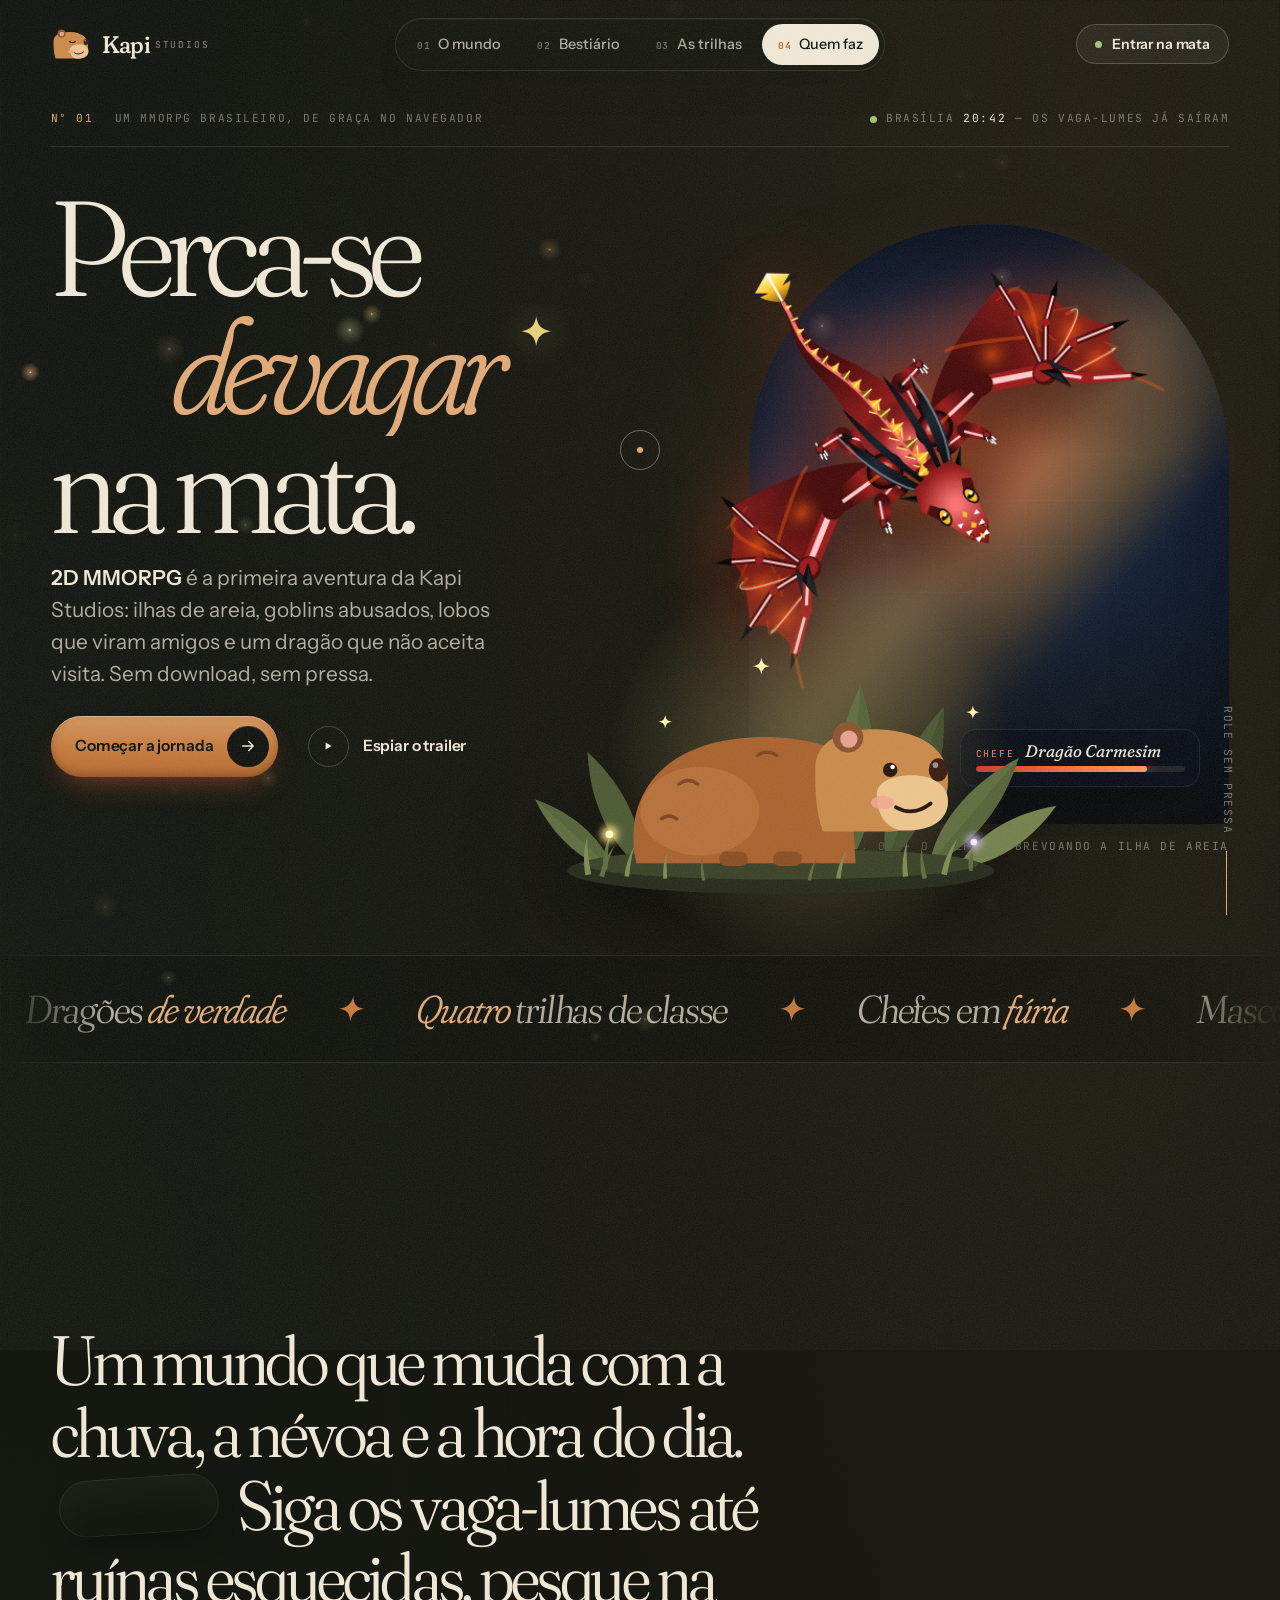
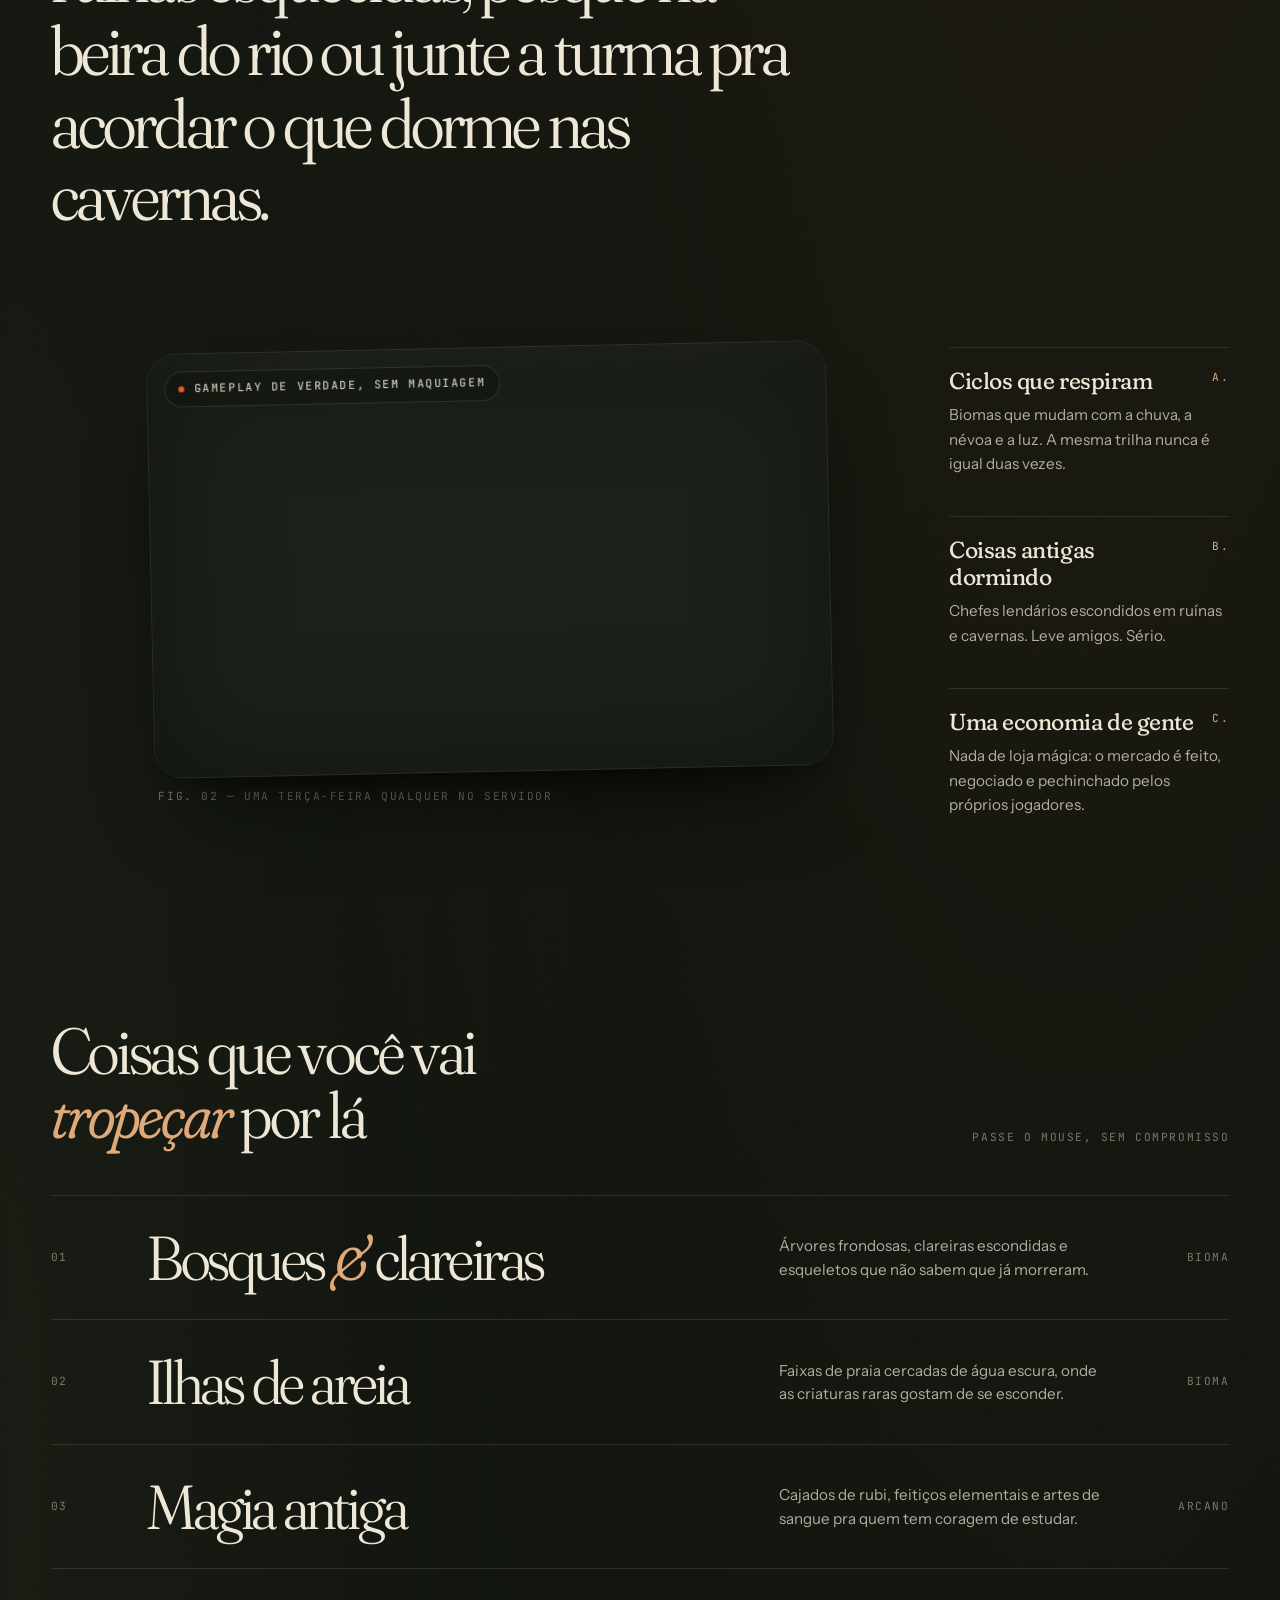
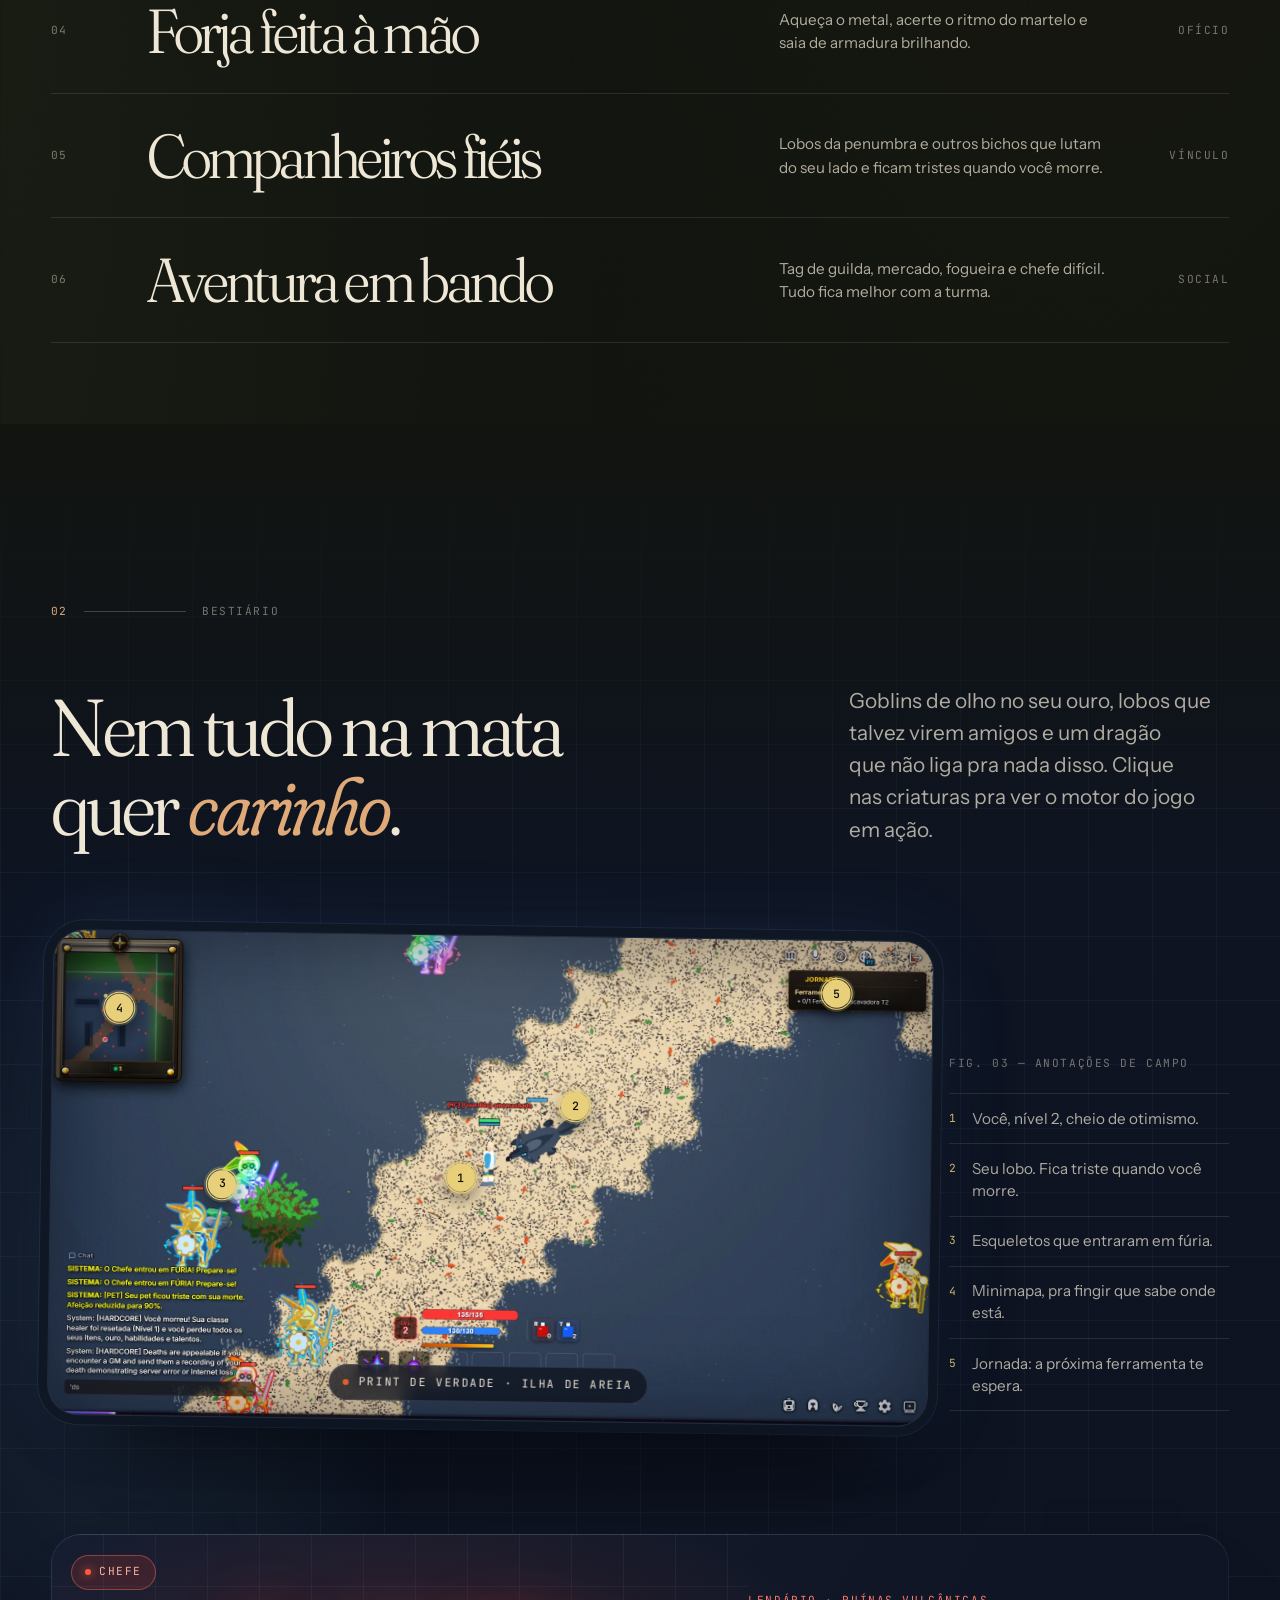
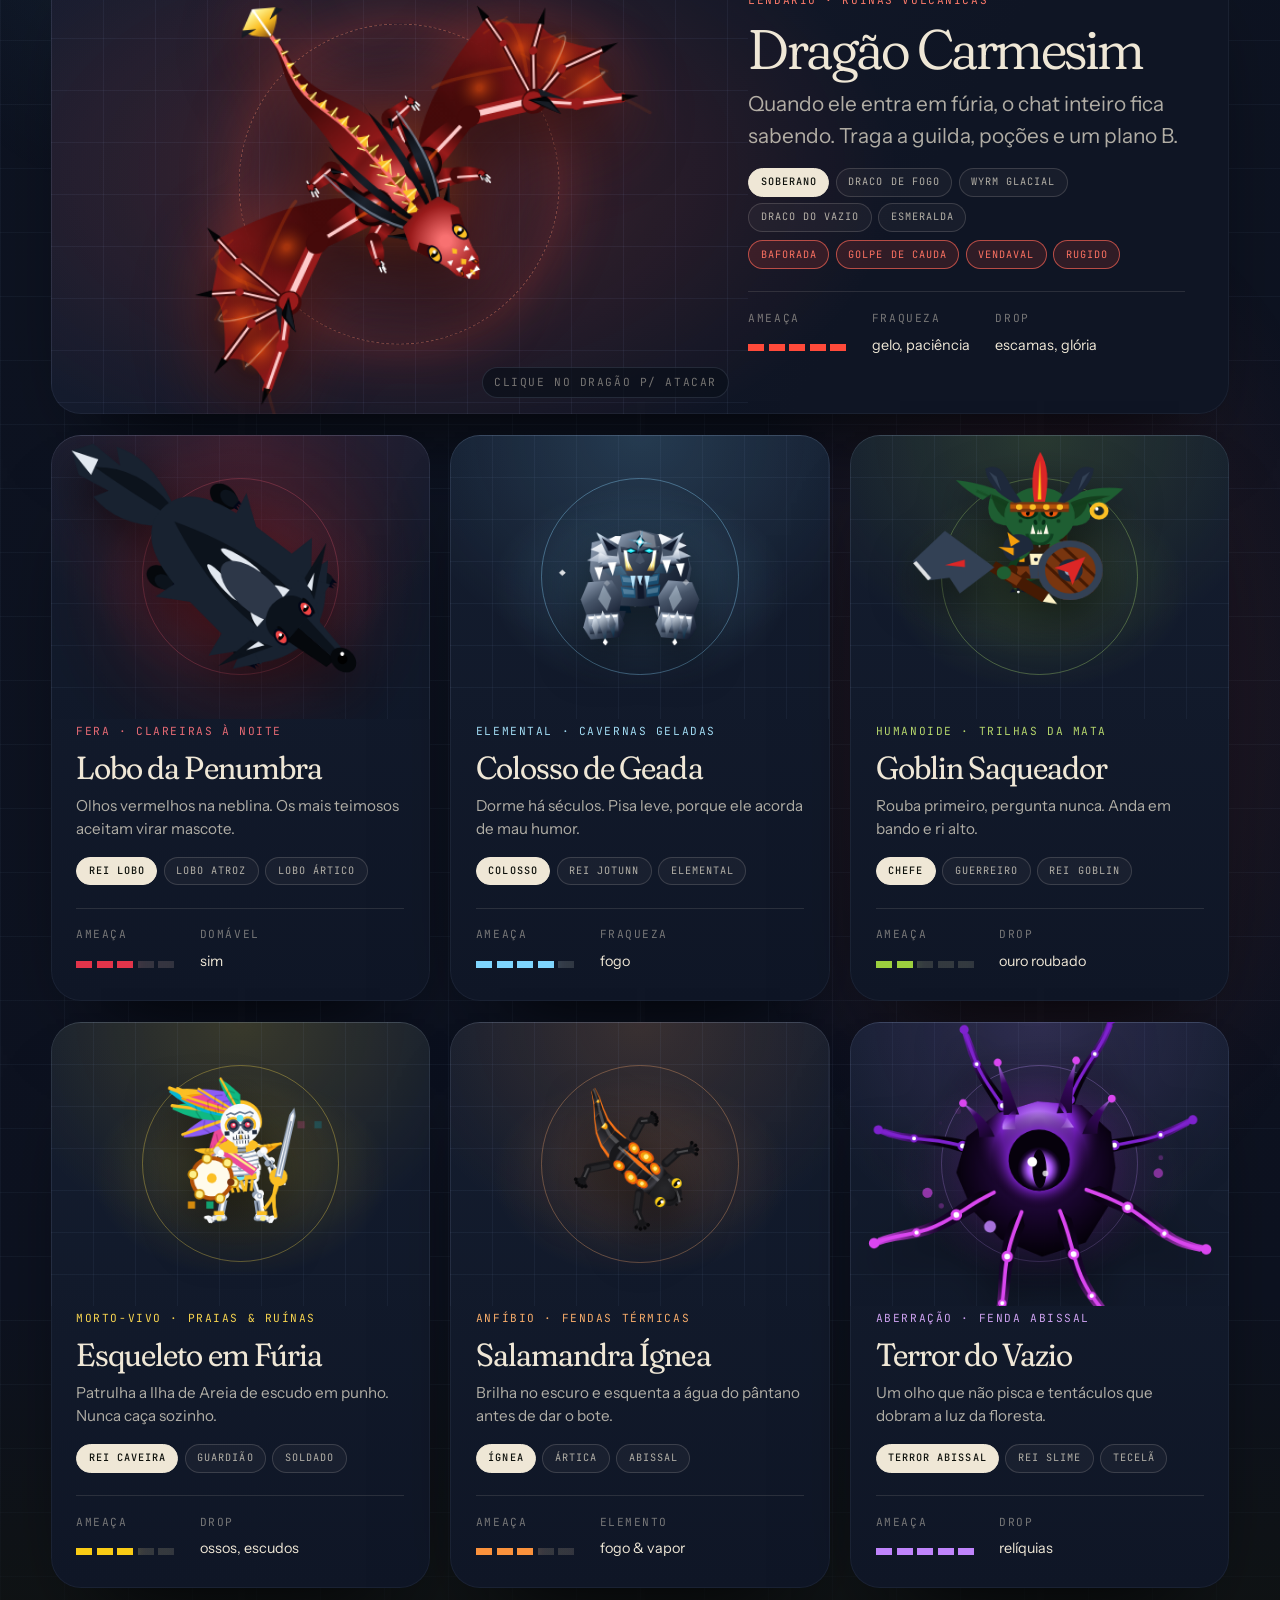
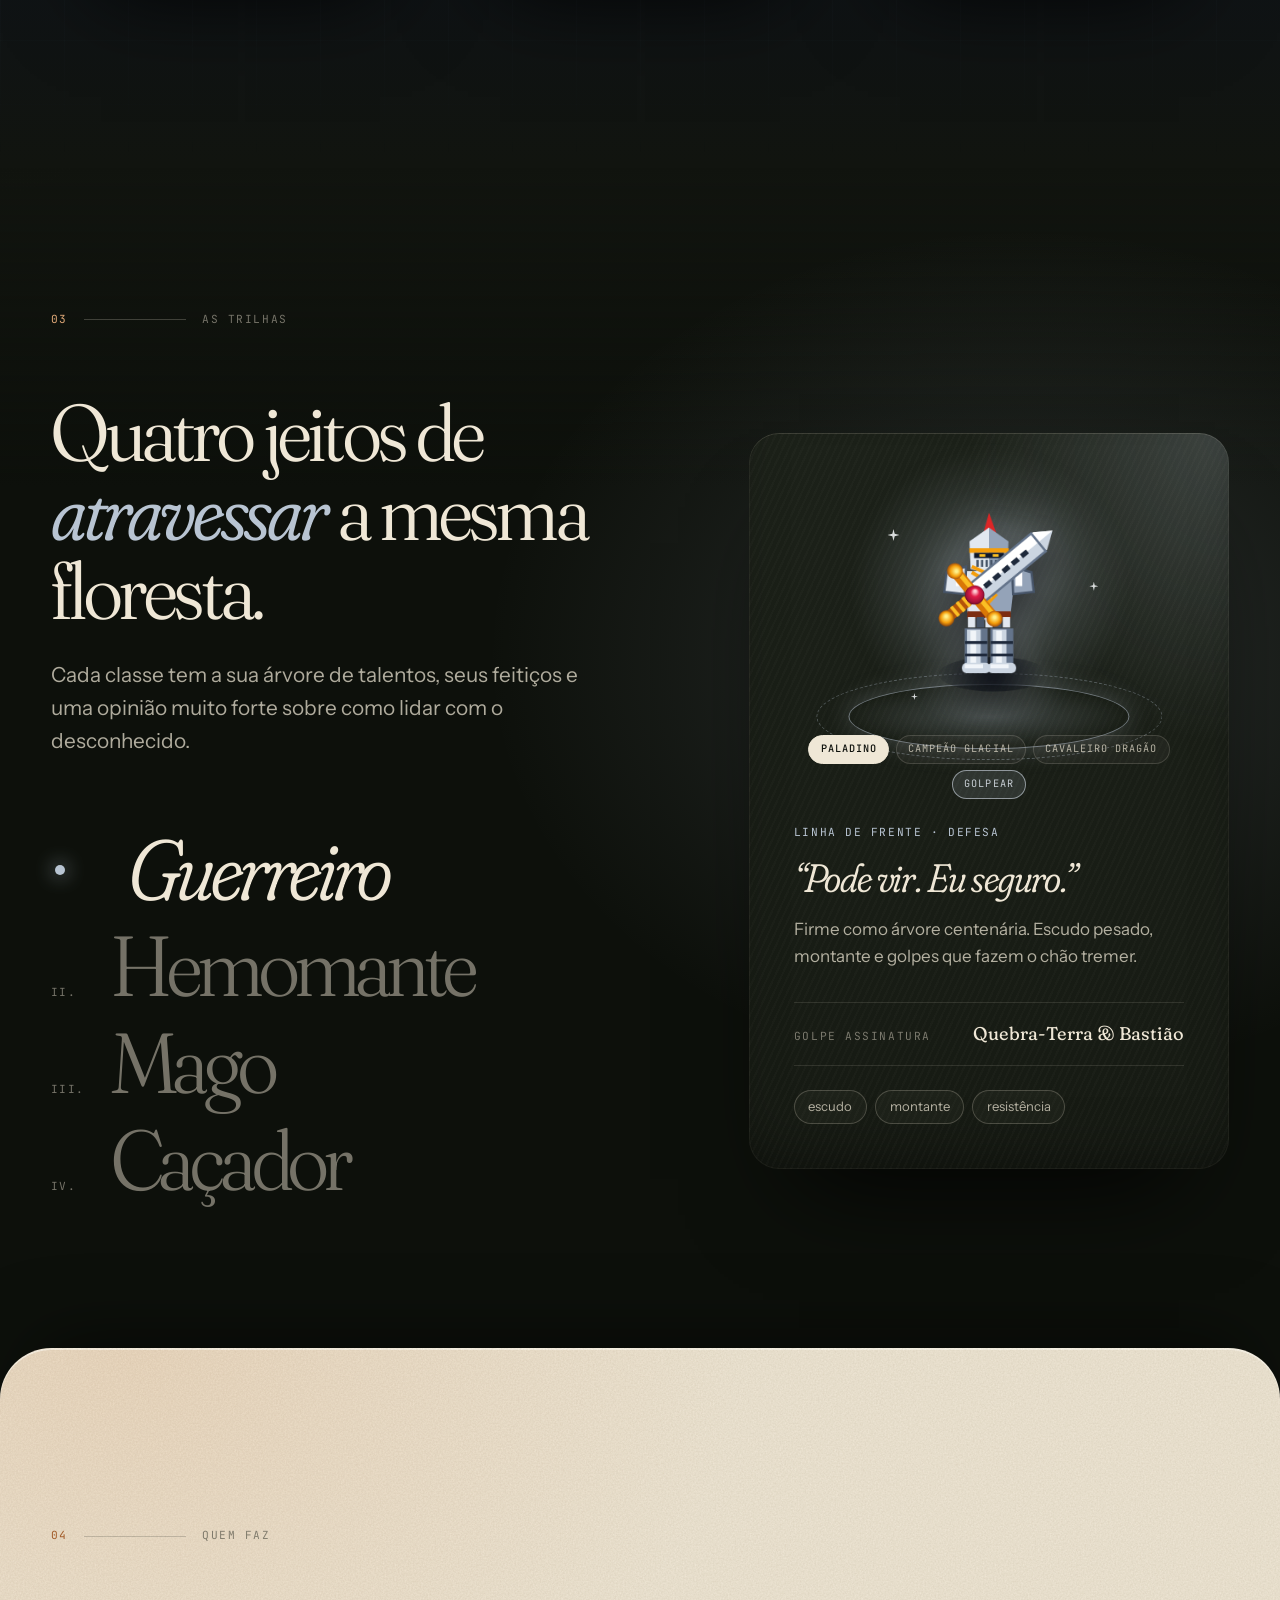
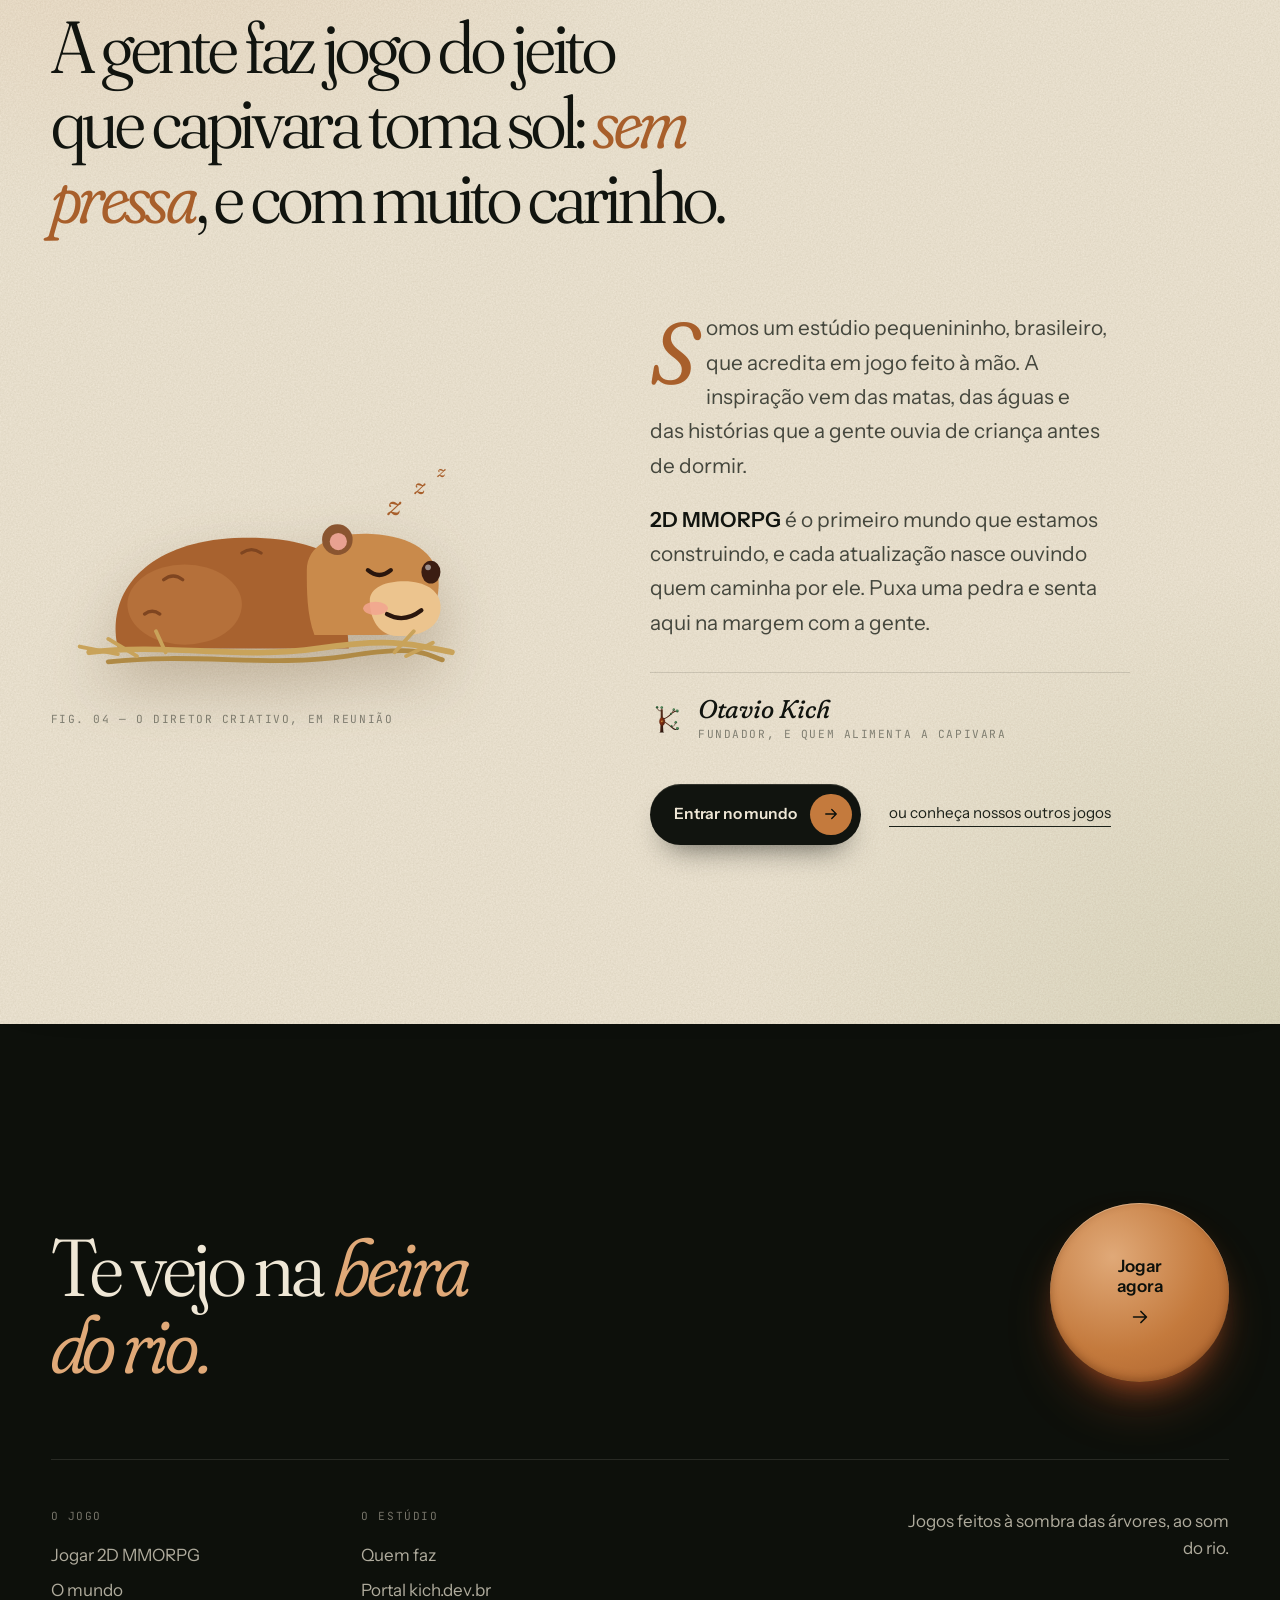
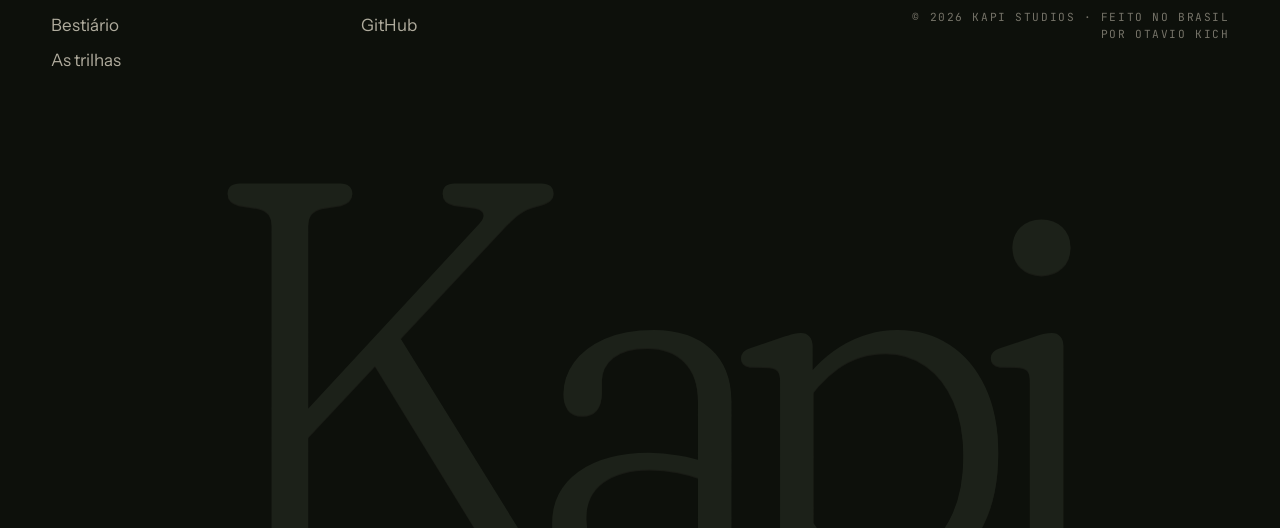
==== commit 574dea40: "feat: sync latest updates from 2mmorpgexport (2026-11-06)" ====
--- a/index.html
+++ b/index.html
@@ -1,618 +1,746 @@
-<!DOCTYPE html>
-<html lang="pt-BR">
-<head>
-  <meta charset="UTF-8" />
-  <meta name="viewport" content="width=device-width, initial-scale=1.0" />
-  <title>Kapi Studios &bull; Florestas, rios e magia</title>
-  <meta name="description" content="Kapi Studios é um pequeno estúdio brasileiro de jogos. Conheça 2D MMORPG, nossa aventura de florestas encantadas, rios tranquilos e magia antiga." />
-  <meta name="theme-color" content="#0b1a13" />
-  <meta property="og:type" content="website" />
-  <meta property="og:url" content="https://kapistudios.kich.dev.br/" />
-  <meta property="og:title" content="Kapi Studios &bull; Florestas, rios e magia" />
-  <meta property="og:description" content="Explore matas encantadas, siga o curso dos rios e descubra a magia escondida em cada clareira em 2D MMORPG." />
-  <meta property="og:image" content="https://kapistudios.kich.dev.br/assets/kapi-studios-logo.svg" />
-  <link rel="icon" type="image/svg+xml" href="assets/kapi-mark.svg" />
-  <link rel="preconnect" href="https://fonts.googleapis.com" />
-  <link rel="preconnect" href="https://fonts.gstatic.com" crossorigin />
-  <link href="https://fonts.googleapis.com/css2?family=Lilita+One&family=Nunito:wght@400;600;700;800&display=swap" rel="stylesheet" />
-  <link rel="stylesheet" href="style.css" />
-</head>
-<body>
-  <a href="#topo" class="skip-link">Pular para o conteúdo principal</a>
-
-  <!-- ===================== HEADER ===================== -->
-  <header class="site-header" id="site-header">
-    <div class="container header-inner">
-      <a href="#topo" class="brand" id="brand-link" aria-label="Kapi Studios - início">
-        <img src="assets/kapi-mark.svg" alt="" width="46" height="37" class="brand-mark" />
-        <span class="brand-text">
-          <span class="brand-kapi">KAPI</span>
-          <span class="brand-studios">STUDIOS</span>
-        </span>
-      </a>
-
-      <nav class="main-nav" id="main-nav" aria-label="Navegação principal">
-        <a href="#mundo" id="nav-mundo" class="nav-link">O Mundo</a>
-        <a href="#classes" id="nav-classes" class="nav-link">Classes</a>
-        <a href="#estudio" id="nav-estudio" class="nav-link">O Estúdio</a>
-      </nav>
-
-      <div class="header-actions">
-        <a href="https://mmorpg.kich.dev.br" target="_blank" rel="noopener" class="btn btn-orange btn-sm" id="header-play-btn">
-          <span class="status-dot" aria-hidden="true"></span>
-          Jogar Agora
-        </a>
-        <button type="button" class="nav-toggle" id="nav-toggle" aria-expanded="false" aria-controls="main-nav" aria-label="Abrir menu de navegação">
-          <svg class="icon-menu" viewBox="0 0 24 24" width="22" height="22" aria-hidden="true">
-            <path d="M4 7h16M4 12h16M4 17h16" stroke="currentColor" stroke-width="2.2" stroke-linecap="round"/>
-          </svg>
-          <svg class="icon-close" viewBox="0 0 24 24" width="22" height="22" aria-hidden="true">
-            <path d="M18 6L6 18M6 6l12 12" stroke="currentColor" stroke-width="2.2" stroke-linecap="round"/>
-          </svg>
-        </button>
-      </div>
-    </div>
-  </header>
-
-  <main id="topo">
-    <!-- ===================== HERO ===================== -->
-    <section class="hero" aria-labelledby="hero-title">
-      <!-- Jungle canopy backdrop -->
-      <svg class="hero-canopy" viewBox="0 0 1440 800" preserveAspectRatio="xMidYMin slice" aria-hidden="true">
-        <defs>
-          <path id="lf" d="M0 0 C 16 -26 20 -72 0 -120 C -20 -72 -16 -26 0 0 Z"/>
-          <path id="lfh" d="M0 0 C 16 -26 20 -72 0 -120 Z"/>
-          <path id="hl" d="M0 0 C -46 -18 -70 -74 -36 -110 C -18 -126 0 -114 0 -98 C 0 -114 18 -126 36 -110 C 70 -74 46 -18 0 0 Z"/>
-          <radialGradient id="heroGlow" cx="70%" cy="62%" r="42%">
-            <stop offset="0%" stop-color="#4f9c68" stop-opacity="0.38"/>
-            <stop offset="55%" stop-color="#2a6040" stop-opacity="0.14"/>
-            <stop offset="100%" stop-color="#12261e" stop-opacity="0"/>
-          </radialGradient>
-          <linearGradient id="ray" x1="0" y1="0" x2="0" y2="1">
-            <stop offset="0%" stop-color="#e9ffd9" stop-opacity="0.10"/>
-            <stop offset="100%" stop-color="#e9ffd9" stop-opacity="0"/>
-          </linearGradient>
-        </defs>
-        <rect width="1440" height="800" fill="url(#heroGlow)"/>
-        <!-- Light rays through the canopy -->
-        <g class="rays">
-          <polygon points="880,0 950,0 1160,800 1010,800" fill="url(#ray)"/>
-          <polygon points="1010,0 1050,0 1300,800 1210,800" fill="url(#ray)"/>
-          <polygon points="700,0 735,0 860,800 790,800" fill="url(#ray)" opacity="0.6"/>
-        </g>
-        <!-- Far canopy -->
-        <g class="sway sway-slow" fill="#0f2a1d">
-          <use href="#lf" transform="translate(40,-10) rotate(175) scale(1.6)"/>
-          <use href="#lf" transform="translate(140,-10) rotate(185) scale(1.4)"/>
-          <use href="#lf" transform="translate(260,-10) rotate(170) scale(1.7)"/>
-          <use href="#lf" transform="translate(380,-10) rotate(190) scale(1.3)"/>
-          <use href="#lf" transform="translate(500,-10) rotate(178) scale(1.5)"/>
-          <use href="#lf" transform="translate(640,-10) rotate(186) scale(1.6)"/>
-          <use href="#lf" transform="translate(760,-10) rotate(172) scale(1.4)"/>
-          <use href="#lf" transform="translate(880,-10) rotate(184) scale(1.7)"/>
-          <use href="#lf" transform="translate(1000,-10) rotate(176) scale(1.5)"/>
-          <use href="#lf" transform="translate(1120,-10) rotate(188) scale(1.6)"/>
-          <use href="#lf" transform="translate(1240,-10) rotate(174) scale(1.4)"/>
-          <use href="#lf" transform="translate(1360,-10) rotate(182) scale(1.7)"/>
-          <use href="#lf" transform="translate(1440,-10) rotate(178) scale(1.5)"/>
-        </g>
-        <!-- Mid canopy: heart leaves -->
-        <g class="sway sway-mid" fill="#153a27">
-          <use href="#hl" transform="translate(80,-20) rotate(165) scale(1.2)"/>
-          <use href="#hl" transform="translate(330,-30) rotate(195) scale(1.0)"/>
-          <use href="#hl" transform="translate(610,-25) rotate(175) scale(1.1)"/>
-          <use href="#hl" transform="translate(920,-30) rotate(190) scale(1.0)"/>
-          <use href="#hl" transform="translate(1160,-20) rotate(170) scale(1.3)"/>
-          <use href="#hl" transform="translate(1400,-25) rotate(198) scale(1.1)"/>
-        </g>
-        <!-- Vines -->
-        <g class="sway sway-vine">
-          <g fill="none" stroke="#2f7044" stroke-width="3" stroke-linecap="round" opacity="0.55">
-            <path d="M220 0 C 232 120 200 200 216 300"/>
-            <path d="M560 0 C 548 90 575 160 560 230"/>
-            <path d="M1180 0 C 1196 140 1164 240 1186 360"/>
-            <path d="M1352 0 C 1342 80 1364 140 1350 210"/>
-          </g>
-          <g fill="#2f7044" opacity="0.7">
-            <use href="#lf" transform="translate(222,150) rotate(130) scale(0.22)"/>
-            <use href="#lf" transform="translate(212,240) rotate(-130) scale(0.2)"/>
-            <use href="#lf" transform="translate(560,120) rotate(-125) scale(0.2)"/>
-            <use href="#lf" transform="translate(1186,180) rotate(128) scale(0.24)"/>
-            <use href="#lf" transform="translate(1178,290) rotate(-130) scale(0.22)"/>
-            <use href="#lf" transform="translate(1356,110) rotate(125) scale(0.2)"/>
-          </g>
-        </g>
-        <!-- Near canopy, corners -->
-        <g class="sway sway-near" fill="#1b4a31">
-          <use href="#lf" transform="translate(0,-20) rotate(200) scale(2.2)"/>
-          <use href="#lf" transform="translate(95,-20) rotate(165) scale(1.8)"/>
-          <use href="#hl" transform="translate(170,-30) rotate(185) scale(1.2)"/>
-          <use href="#lf" transform="translate(1335,-20) rotate(160) scale(2.0)"/>
-          <use href="#lf" transform="translate(1440,-20) rotate(195) scale(2.3)"/>
-          <use href="#hl" transform="translate(1250,-30) rotate(172) scale(1.15)"/>
-        </g>
-        <g class="sway sway-near" fill="#174029">
-          <use href="#lfh" transform="translate(0,-20) rotate(200) scale(2.2)"/>
-          <use href="#lfh" transform="translate(95,-20) rotate(165) scale(1.8)"/>
-          <use href="#lfh" transform="translate(1335,-20) rotate(160) scale(2.0)"/>
-          <use href="#lfh" transform="translate(1440,-20) rotate(195) scale(2.3)"/>
-        </g>
-      </svg>
-
-      <canvas class="fireflies" data-count="42" aria-hidden="true"></canvas>
-
-      <div class="container hero-grid">
-        <div class="hero-copy reveal">
-          <span class="eyebrow" id="hero-eyebrow">
-            <svg viewBox="0 0 24 24" width="14" height="14" aria-hidden="true"><path d="M12 1 C 13 8 16 11 23 12 C 16 13 13 16 12 23 C 11 16 8 13 1 12 C 8 11 11 8 12 1 Z" fill="currentColor"/></svg>
-            Kapi Studios apresenta
-          </span>
-          <h1 class="hero-title" id="hero-title">
-            Desperte em um mundo de
-            <span class="hl-forest">florestas</span>,
-            <span class="hl-river">rios</span> e
-            <span class="hl-magic">magia</span>
-          </h1>
-          <p class="hero-lead">
-            <strong>2D MMORPG</strong> é a nossa primeira grande aventura. Explore matas encantadas, siga o curso dos rios, enfrente criaturas lendárias e descubra a magia escondida em cada clareira.
-          </p>
-
-          <div class="hero-cta">
-            <a href="https://mmorpg.kich.dev.br" target="_blank" rel="noopener" class="btn btn-orange btn-lg" id="hero-play-btn">
-              <svg viewBox="0 0 20 20" width="16" height="16" aria-hidden="true"><path d="M5 3 L17 10 L5 17 Z" fill="currentColor"/></svg>
-              Jogar 2D MMORPG
-            </a>
-            <button type="button" class="btn btn-ghost btn-lg" id="btn-open-trailer">
-              <svg viewBox="0 0 20 20" width="16" height="16" aria-hidden="true"><circle cx="10" cy="10" r="8.5" fill="none" stroke="currentColor" stroke-width="1.8"/><path d="M8 6 L14 10 L8 14 Z" fill="currentColor"/></svg>
-              Assistir trailer
-            </button>
-          </div>
-
-          <p class="hero-meta">
-            <span class="meta-badge">Grátis no navegador</span>
-            <span class="meta-sep" aria-hidden="true">&bull;</span>
-            <span>Sem download</span>
-            <span class="meta-sep" aria-hidden="true">&bull;</span>
-            <span>Servidor Brasileiro</span>
-          </p>
-
-          <ul class="hero-chips" aria-label="Destaques do jogo">
-            <li><a href="#mundo"><span class="chip-dot dot-forest"></span>Exploração Viva</a></li>
-            <li><a href="#classes"><span class="chip-dot dot-magic"></span>4 Classes Únicas</a></li>
-            <li><a href="#mundo"><span class="chip-dot dot-ember"></span>Forja Artesanal</a></li>
-            <li><a href="#mundo"><span class="chip-dot dot-river"></span>Mascotes &amp; Montarias</a></li>
-          </ul>
-        </div>
-
-        <!-- Capybara on the river islet -->
-        <div class="hero-scene reveal reveal-delay">
-          <div class="capy-interactive" id="capy-pet" role="button" tabindex="0" aria-label="Fazer carinho na capivara">
-            <span class="capy-tooltip" id="capy-tooltip" aria-live="polite">Clique para fazer carinho</span>
-            <svg class="capy-scene" viewBox="0 0 520 380" role="img" aria-label="Uma capivara descansando em uma ilhota no rio, cercada por folhas">
-              <defs>
-                <radialGradient id="capyGlow" cx="50%" cy="50%" r="50%">
-                  <stop offset="0%" stop-color="#7fd39a" stop-opacity="0.35"/>
-                  <stop offset="100%" stop-color="#7fd39a" stop-opacity="0"/>
-                </radialGradient>
-                <path id="blade" d="M-3 0 C -3 -14 0 -28 6 -40 C 3 -26 3 -12 3 0 Z"/>
-                <filter id="softGlow" x="-100%" y="-100%" width="300%" height="300%">
-                  <feGaussianBlur stdDeviation="4"/>
-                </filter>
-              </defs>
-              <circle cx="300" cy="230" r="210" fill="url(#capyGlow)"/>
-              <!-- Ferns behind -->
-              <g class="sway-up">
-                <use href="#lf" transform="translate(380,335) rotate(20) scale(1.45)" fill="#27774a"/>
-                <use href="#lfh" transform="translate(380,335) rotate(20) scale(1.45)" fill="#216640"/>
-                <use href="#lf" transform="translate(425,335) rotate(40) scale(1.2)" fill="#2f9e5a"/>
-                <use href="#lfh" transform="translate(425,335) rotate(40) scale(1.2)" fill="#288a4e"/>
-                <use href="#lf" transform="translate(455,338) rotate(58) scale(1.0)" fill="#3fb36a"/>
-                <use href="#lf" transform="translate(340,335) rotate(4) scale(1.55)" fill="#2f9e5a"/>
-                <use href="#lfh" transform="translate(340,335) rotate(4) scale(1.55)" fill="#288a4e"/>
-              </g>
-              <g class="sway-up sway-up-alt">
-                <use href="#lf" transform="translate(125,338) rotate(-25) scale(1.1)" fill="#27774a"/>
-                <use href="#lf" transform="translate(95,340) rotate(-48) scale(0.9)" fill="#2f9e5a"/>
-                <use href="#lfh" transform="translate(95,340) rotate(-48) scale(0.9)" fill="#288a4e"/>
-              </g>
-              <!-- Islet -->
-              <ellipse cx="270" cy="342" rx="222" ry="24" fill="#2c3f24"/>
-              <ellipse cx="270" cy="335" rx="206" ry="16" fill="#46612f"/>
-              <!-- Capybara -->
-              <g class="capy">
-                <path d="M120 334 C 104 262 150 206 244 203 C 294 202 326 212 342 228 L 348 334 Z" fill="#a8622f"/>
-                <ellipse cx="186" cy="280" rx="62" ry="46" fill="#b5703a"/>
-                <path d="M164 252 q 10 -8 20 0 M246 222 q 10 -7 20 0 M146 288 q 8 -6 16 0" fill="none" stroke="#7f4520" stroke-width="3.5" stroke-linecap="round"/>
-                <rect x="206" y="322" width="30" height="15" rx="7.5" fill="#8a4f25"/>
-                <rect x="262" y="322" width="30" height="15" rx="7.5" fill="#8a4f25"/>
-                <g class="capy-head">
-                  <path d="M306 236 C 306 206 336 193 374 195 C 416 197 442 215 444 243 C 446 277 426 299 384 301 L 314 301 C 306 279 306 256 306 236 Z" fill="#c98a4b"/>
-                  <g class="capy-ear">
-                    <circle cx="340" cy="203" r="16" fill="#8a5530"/>
-                    <circle cx="341" cy="205" r="9" fill="#e8a191"/>
-                  </g>
-                  <path d="M370 263 C 370 247 392 241 414 243 C 434 245 446 257 444 273 C 442 291 424 301 398 300 C 380 299 370 283 370 263 Z" fill="#ecc48e"/>
-                  <ellipse cx="376" cy="271" rx="12" ry="7" fill="#f2a48f" opacity="0.85"/>
-                  <g class="capy-eye">
-                    <circle cx="384" cy="237" r="7.5" fill="#2a160d"/>
-                    <circle cx="386.5" cy="234" r="2.4" fill="#ffffff"/>
-                  </g>
-                  <path d="M390 276 q 18 10 36 -4" fill="none" stroke="#2a160d" stroke-width="4" stroke-linecap="round"/>
-                  <ellipse cx="434" cy="237" rx="10" ry="12" fill="#3b1d12"/>
-                  <circle cx="431" cy="232" r="3" fill="#ffffff" opacity="0.5"/>
-                </g>
-              </g>
-              <!-- Petting Hearts (Triggered on click) -->
-              <g class="capy-hearts" id="capy-hearts" aria-hidden="true">
-                <path class="heart h1" d="M360 175 c -5 -10 -18 -10 -18 0 c 0 8 18 18 18 18 s 18 -10 18 -18 c 0 -10 -13 -10 -18 0 Z" fill="#f2a48f"/>
-                <path class="heart h2" d="M395 155 c -4 -8 -14 -8 -14 0 c 0 6 14 14 14 14 s 14 -8 14 -14 c 0 -8 -10 -8 -14 0 Z" fill="#f6e27a"/>
-              </g>
-              <!-- Magic glow flowers -->
-              <g class="magic-flower">
-                <path d="M86 340 C 84 326 88 316 92 306 C 91 318 90 328 90 340 Z" fill="#3c8f4c"/>
-                <circle cx="92" cy="304" r="9" fill="#f6e27a" filter="url(#softGlow)" opacity="0.9"/>
-                <circle cx="92" cy="304" r="4" fill="#fff7c2"/>
-              </g>
-              <g class="magic-flower magic-flower-alt">
-                <path d="M466 342 C 464 330 468 322 471 314 C 470 324 470 332 470 342 Z" fill="#3c8f4c"/>
-                <circle cx="471" cy="312" r="8" fill="#b9a4ff" filter="url(#softGlow)" opacity="0.9"/>
-                <circle cx="471" cy="312" r="3.5" fill="#efe8ff"/>
-              </g>
-              <!-- Grass in front -->
-              <g fill="#4fae5f">
-                <use href="#blade" transform="translate(70,346) rotate(-10)"/>
-                <use href="#blade" transform="translate(110,348) rotate(6) scale(0.8)"/>
-                <use href="#blade" transform="translate(150,350) rotate(-4) scale(0.7)"/>
-                <use href="#blade" transform="translate(330,350) rotate(8) scale(0.75)"/>
-                <use href="#blade" transform="translate(400,348) rotate(-6) scale(0.9)"/>
-                <use href="#blade" transform="translate(440,346) rotate(12)"/>
-              </g>
-              <g fill="#3c8f4c">
-                <use href="#blade" transform="translate(84,348) rotate(14) scale(0.85)"/>
-                <use href="#blade" transform="translate(190,352) rotate(-12) scale(0.6)"/>
-                <use href="#blade" transform="translate(300,352) rotate(10) scale(0.6)"/>
-                <use href="#blade" transform="translate(420,350) rotate(-14) scale(0.8)"/>
-              </g>
-              <!-- Twinkles -->
-              <g fill="#fff3b0">
-                <path class="twinkle t1" d="M250 120 C 251 126 253 128 259 129 C 253 130 251 132 250 138 C 249 132 247 130 241 129 C 247 128 249 126 250 120 Z"/>
-                <path class="twinkle t2" d="M470 170 C 471 175 472 176 477 177 C 472 178 471 179 470 184 C 469 179 468 178 463 177 C 468 176 469 175 470 170 Z"/>
-                <path class="twinkle t3" d="M150 180 C 151 185 152 186 157 187 C 152 188 151 189 150 194 C 149 189 148 188 143 187 C 148 186 149 185 150 180 Z"/>
-              </g>
-            </svg>
-          </div>
-        </div>
-      </div>
-
-      <!-- River -->
-      <div class="hero-river" aria-hidden="true">
-        <svg class="river-edge" viewBox="0 0 1440 40" preserveAspectRatio="none">
-          <path d="M0 16 C 120 6 240 24 360 14 S 600 6 720 14 S 960 24 1080 14 S 1320 6 1440 14 L1440 40 L0 40 Z" fill="#2f7b76" opacity="0.6"/>
-          <path d="M0 20 C 140 12 260 28 380 18 S 620 10 740 18 S 980 28 1100 18 S 1320 12 1440 18 L1440 40 L0 40 Z" fill="#1f5c5c"/>
-        </svg>
-        <span class="ripple" style="left:6%;top:30%;width:70px"></span>
-        <span class="ripple" style="left:18%;top:58%;width:44px;animation-delay:-2s"></span>
-        <span class="ripple" style="left:31%;top:38%;width:90px;animation-delay:-4s"></span>
-        <span class="ripple" style="left:44%;top:70%;width:56px;animation-delay:-1s"></span>
-        <span class="ripple" style="left:57%;top:46%;width:80px;animation-delay:-3s"></span>
-        <span class="ripple" style="left:70%;top:66%;width:48px;animation-delay:-5s"></span>
-        <span class="ripple" style="left:82%;top:34%;width:74px;animation-delay:-2.5s"></span>
-        <span class="ripple" style="left:92%;top:60%;width:40px;animation-delay:-4.5s"></span>
-      </div>
-
-      <!-- Foreground leaves -->
-      <svg class="fg-leaves fg-left" viewBox="0 0 400 320" aria-hidden="true">
-        <g class="sway-up">
-          <use href="#lf" transform="translate(0,330) rotate(-35) scale(2)" fill="#10291c"/>
-          <use href="#lf" transform="translate(40,330) rotate(-10) scale(2.2)" fill="#0b1e15"/>
-          <use href="#hl" transform="translate(80,340) rotate(-20) scale(1.4)" fill="#0e2619"/>
-          <use href="#lf" transform="translate(115,335) rotate(15) scale(1.8)" fill="#0e2619"/>
-          <use href="#lf" transform="translate(175,340) rotate(32) scale(1.3)" fill="#0b1e15"/>
-        </g>
-      </svg>
-      <svg class="fg-leaves fg-right" viewBox="0 0 400 320" aria-hidden="true">
-        <g class="sway-up sway-up-alt">
-          <use href="#lf" transform="translate(0,330) rotate(-35) scale(2)" fill="#10291c"/>
-          <use href="#lf" transform="translate(40,330) rotate(-10) scale(2.2)" fill="#0b1e15"/>
-          <use href="#hl" transform="translate(80,340) rotate(-20) scale(1.4)" fill="#0e2619"/>
-          <use href="#lf" transform="translate(115,335) rotate(15) scale(1.8)" fill="#0e2619"/>
-          <use href="#lf" transform="translate(175,340) rotate(32) scale(1.3)" fill="#0b1e15"/>
-        </g>
-      </svg>
-    </section>
-
-    <!-- ===================== THE WORLD ===================== -->
-    <section class="section section-world" id="mundo" aria-labelledby="mundo-title">
-      <div class="container world-grid">
-        <div class="world-media reveal">
-          <div class="video-frame">
-            <video id="world-video" autoplay muted loop playsinline preload="metadata">
-              <source src="assets/mmorpg-preview.mp4" type="video/mp4" />
-            </video>
-            <button type="button" class="video-expand" id="btn-world-trailer" aria-label="Assistir trailer em tela cheia">
-              <span class="video-expand-badge">
-                <svg viewBox="0 0 20 20" width="16" height="16" aria-hidden="true"><path d="M6 4 L16 10 L6 16 Z" fill="currentColor"/></svg>
-                <span>Expandir Gameplay</span>
-              </span>
-            </button>
-          </div>
-          <svg class="frame-leaf frame-leaf-tl" viewBox="0 0 120 120" aria-hidden="true">
-            <use href="#lf" transform="translate(70,90) rotate(-60) scale(0.7)" fill="#2f9e5a"/>
-            <use href="#lf" transform="translate(70,90) rotate(-20) scale(0.6)" fill="#27774a"/>
-          </svg>
-          <svg class="frame-leaf frame-leaf-br" viewBox="0 0 120 120" aria-hidden="true">
-            <use href="#lf" transform="translate(50,30) rotate(120) scale(0.7)" fill="#2f9e5a"/>
-            <use href="#lf" transform="translate(50,30) rotate(160) scale(0.6)" fill="#3fb36a"/>
-          </svg>
-        </div>
-
-        <div class="world-copy reveal reveal-delay">
-          <span class="eyebrow">O mundo de 2D MMORPG</span>
-          <h2 class="section-title" id="mundo-title">Cada trilha guarda uma história</h2>
-          <p class="section-lead">
-            Das margens calmas dos rios às profundezas de florestas antigas, o mundo muda com o clima e com o passar do dia. Siga vaga-lumes até ruínas esquecidas, pesque à beira da água ou reúna amigos para enfrentar o que dorme nas cavernas.
-          </p>
-          <ul class="world-list">
-            <li>
-              <span class="wl-icon wl-forest" aria-hidden="true"><svg viewBox="0 0 24 24"><path d="M12 2 C 15 6 18 8 21 9 C 18 10 15 10 13 9.5 L 13 22 L 11 22 L 11 9.5 C 9 10 6 10 3 9 C 6 8 9 6 12 2 Z" fill="currentColor"/></svg></span>
-              <span><strong>Ciclos vivos:</strong> Biomas que mudam com a chuva, a névoa e a luz do dia</span>
-            </li>
-            <li>
-              <span class="wl-icon wl-magic" aria-hidden="true"><svg viewBox="0 0 24 24"><path d="M12 1 C 13 8 16 11 23 12 C 16 13 13 16 12 23 C 11 16 8 13 1 12 C 8 11 11 8 12 1 Z" fill="currentColor"/></svg></span>
-              <span><strong>Desafios antigos:</strong> Chefes lendários escondidos em ruínas e cavernas</span>
-            </li>
-            <li>
-              <span class="wl-icon wl-river" aria-hidden="true"><svg viewBox="0 0 24 24"><path d="M2 9 C 6 6 9 12 12 9 C 15 6 18 12 22 9 L 22 12 C 18 15 15 9 12 12 C 9 15 6 9 2 12 Z M2 15 C 6 12 9 18 12 15 C 15 12 18 18 22 15 L 22 18 C 18 21 15 15 12 18 C 9 21 6 15 2 18 Z" fill="currentColor"/></svg></span>
-              <span><strong>Economia de jogadores:</strong> Um mercado vivo, movido pelos próprios aventureiros</span>
-            </li>
-          </ul>
-        </div>
-      </div>
-
-      <div class="container">
-        <div class="features-grid">
-          <article class="feature-card reveal">
-            <div class="feature-icon fi-forest" aria-hidden="true">
-              <svg viewBox="0 0 32 32"><path d="M16 3 C 20 8 24 10 29 11 C 24 13 20 13 17.5 12.5 L 17.5 29 L 14.5 29 L 14.5 12.5 C 12 13 8 13 3 11 C 8 10 12 8 16 3 Z" fill="currentColor"/><path d="M16 14 C 19 17 22 18 26 18.5 C 22 20 19 20 16 19.5 C 13 20 10 20 6 18.5 C 10 18 13 17 16 14 Z" fill="currentColor" opacity="0.7"/></svg>
-            </div>
-            <h3>Florestas ancestrais</h3>
-            <p>Bosques de araucárias, clareiras escondidas e trilhas que ganham vida com a luz da manhã.</p>
-          </article>
-          <article class="feature-card reveal">
-            <div class="feature-icon fi-river" aria-hidden="true">
-              <svg viewBox="0 0 32 32"><path d="M16 3 C 21 10 25 15 25 20 C 25 25 21 29 16 29 C 11 29 7 25 7 20 C 7 15 11 10 16 3 Z" fill="currentColor"/><ellipse cx="12.5" cy="20" rx="2" ry="3.5" fill="#ffffff" opacity="0.35"/></svg>
-            </div>
-            <h3>Rios e pântanos</h3>
-            <p>Margens tranquilas, cachoeiras e brejos misteriosos onde criaturas raras se escondem.</p>
-          </article>
-          <article class="feature-card reveal">
-            <div class="feature-icon fi-magic" aria-hidden="true">
-              <svg viewBox="0 0 32 32"><path d="M14 2 C 15 10 18 13 26 14 C 18 15 15 18 14 26 C 13 18 10 15 2 14 C 10 13 13 10 14 2 Z" fill="currentColor"/><path d="M25 20 C 25.5 23 27 24.5 30 25 C 27 25.5 25.5 27 25 30 C 24.5 27 23 25.5 20 25 C 23 24.5 24.5 23 25 20 Z" fill="currentColor" opacity="0.7"/></svg>
-            </div>
-            <h3>Magia antiga</h3>
-            <p>Runas, feitiços elementais e artes de sangue para quem ousa estudar os segredos do mundo.</p>
-          </article>
-          <article class="feature-card reveal">
-            <div class="feature-icon fi-ember" aria-hidden="true">
-              <svg viewBox="0 0 32 32"><path d="M5 9 L 18 9 L 21 6 L 27 6 L 27 14 L 21 14 L 18 11 L 5 11 C 4 11 3 10.5 3 10 C 3 9.5 4 9 5 9 Z" fill="currentColor"/><rect x="19" y="13" width="4" height="16" rx="2" fill="currentColor" opacity="0.75"/></svg>
-            </div>
-            <h3>Forja artesanal</h3>
-            <p>Aqueça o metal, acerte o ritmo do martelo e crie armas com a sua própria assinatura.</p>
-          </article>
-          <article class="feature-card reveal">
-            <div class="feature-icon fi-paw" aria-hidden="true">
-              <svg viewBox="0 0 32 32"><ellipse cx="16" cy="21" rx="7" ry="6" fill="currentColor"/><ellipse cx="7" cy="14" rx="3" ry="3.8" fill="currentColor"/><ellipse cx="12.5" cy="8.5" rx="3" ry="3.8" fill="currentColor"/><ellipse cx="19.5" cy="8.5" rx="3" ry="3.8" fill="currentColor"/><ellipse cx="25" cy="14" rx="3" ry="3.8" fill="currentColor"/></svg>
-            </div>
-            <h3>Companheiros fiéis</h3>
-            <p>Lobos, dragões e outros mascotes que lutam ao seu lado e podem até virar montaria.</p>
-          </article>
-          <article class="feature-card reveal">
-            <div class="feature-icon fi-camp" aria-hidden="true">
-              <svg viewBox="0 0 32 32"><path d="M16 3 C 20 9 23 12 23 17 C 23 21 20 24 16 24 C 12 24 9 21 9 17 C 9 14 11 12 12 10 C 13 13 14 14 15 14 C 15 10 15 7 16 3 Z" fill="currentColor"/><rect x="5" y="25" width="22" height="3.5" rx="1.75" fill="currentColor" opacity="0.6" transform="rotate(-8 16 26.75)"/><rect x="5" y="25" width="22" height="3.5" rx="1.75" fill="currentColor" opacity="0.6" transform="rotate(8 16 26.75)"/></svg>
-            </div>
-            <h3>Aventura em grupo</h3>
-            <p>Monte um grupo, entre em uma guilda, negocie no mercado e enfrente chefes ao redor da fogueira.</p>
-          </article>
-        </div>
-      </div>
-    </section>
-
-    <!-- ===================== CLASSES ===================== -->
-    <section class="section section-classes" id="classes" aria-labelledby="classes-title">
-      <div class="container">
-        <div class="section-head reveal">
-          <span class="eyebrow">Escolha seu caminho</span>
-          <h2 class="section-title" id="classes-title">Quatro trilhas, uma só floresta</h2>
-          <p class="section-lead">Cada classe tem a sua árvore de talentos, seus feitiços e seu jeito de enfrentar o desconhecido.</p>
-        </div>
-
-        <div class="classes-grid">
-          <article class="class-card class-warrior reveal">
-            <div class="class-card-top">
-              <div class="class-emblem" aria-hidden="true">
-                <span class="rune-ring"></span>
-                <svg viewBox="0 0 32 32"><path d="M16 2 L 19 6 L 18 20 L 14 20 L 13 6 Z" fill="currentColor"/><rect x="9" y="20" width="14" height="3" rx="1.5" fill="currentColor"/><rect x="14.5" y="23" width="3" height="6" rx="1.2" fill="currentColor" opacity="0.8"/></svg>
-              </div>
-              <span class="class-role">Linha de Frente &bull; Defesa</span>
-            </div>
-            <h3>Guerreiro</h3>
-            <p>Firme como uma árvore centenária. Escudos pesados, montantes e golpes que fazem o chão tremer.</p>
-            <div class="class-signature">
-              <span class="sig-label">Arte de Destaque</span>
-              <strong>Quebra-Terra &amp; Bastião</strong>
-            </div>
-            <ul class="class-tags"><li>Escudo</li><li>Montante</li><li>Resistência</li></ul>
-          </article>
-
-          <article class="class-card class-blood reveal">
-            <div class="class-card-top">
-              <div class="class-emblem" aria-hidden="true">
-                <span class="rune-ring"></span>
-                <svg viewBox="0 0 32 32"><path d="M16 3 C 21 10 25 15 25 20 C 25 25 21 29 16 29 C 11 29 7 25 7 20 C 7 15 11 10 16 3 Z" fill="currentColor"/><ellipse cx="12.5" cy="20" rx="2" ry="3.5" fill="#ffffff" opacity="0.3"/></svg>
-              </div>
-              <span class="class-role">Dreno Vital &bull; Sacrifício</span>
-            </div>
-            <h3>Hemomante</h3>
-            <p>Domina a magia do sangue. Transforma cada ferida em força e conjura lanças carmesins.</p>
-            <div class="class-signature">
-              <span class="sig-label">Arte de Destaque</span>
-              <strong>Lança Carmesim &amp; Pacto</strong>
-            </div>
-            <ul class="class-tags"><li>Sangue</li><li>Cura</li><li>Lanças</li></ul>
-          </article>
-
-          <article class="class-card class-arcane reveal">
-            <div class="class-card-top">
-              <div class="class-emblem" aria-hidden="true">
-                <span class="rune-ring"></span>
-                <svg viewBox="0 0 32 32"><path d="M16 2 L 23 12 L 16 30 L 9 12 Z" fill="currentColor"/><path d="M16 2 L 23 12 L 16 14 Z" fill="#ffffff" opacity="0.3"/></svg>
-              </div>
-              <span class="class-role">Dano em Área &bull; Controle</span>
-            </div>
-            <h3>Mago</h3>
-            <p>Ouve o sussurro das runas. Raios encadeados, orbes de fogo e barreiras arcanas.</p>
-            <div class="class-signature">
-              <span class="sig-label">Arte de Destaque</span>
-              <strong>Raios Encadeados &amp; Égide</strong>
-            </div>
-            <ul class="class-tags"><li>Runas</li><li>Elementos</li><li>Barreiras</li></ul>
-          </article>
-
-          <article class="class-card class-hunter reveal">
-            <div class="class-card-top">
-              <div class="class-emblem" aria-hidden="true">
-                <span class="rune-ring"></span>
-                <svg viewBox="0 0 32 32"><path d="M8 3 C 18 8 18 24 8 29 L 9.5 30.5 C 21 25 21 7 9.5 1.5 Z" fill="currentColor"/><rect x="6" y="15" width="22" height="2.4" rx="1.2" fill="currentColor"/><path d="M30 16.2 L 25 12.5 L 25 19.9 Z" fill="currentColor"/></svg>
-              </div>
-              <span class="class-role">Precisão &bull; Domador</span>
-            </div>
-            <h3>Caçador</h3>
-            <p>Conhece cada trilha da mata. Arco longo, armadilhas e companheiros animais leais.</p>
-            <div class="class-signature">
-              <span class="sig-label">Arte de Destaque</span>
-              <strong>Flecha Silvestre &amp; Vínculo</strong>
-            </div>
-            <ul class="class-tags"><li>Arco</li><li>Rastros</li><li>Mascotes</li></ul>
-          </article>
-        </div>
-      </div>
-    </section>
-
-    <!-- ===================== STUDIO ===================== -->
-    <section class="section section-studio" id="estudio" aria-labelledby="estudio-title">
-      <canvas class="fireflies" data-count="26" aria-hidden="true"></canvas>
-      <div class="container studio-grid">
-        <div class="studio-art reveal">
-          <svg class="sleepy-capy" viewBox="0 0 440 280" role="img" aria-label="Capivara dormindo em um ninho de palha">
-            <g class="breathe">
-              <path d="M70 232 C 56 170 104 118 200 116 C 252 115 285 126 305 142 L 312 232 Z" fill="#a8622f"/>
-              <ellipse cx="140" cy="186" rx="60" ry="42" fill="#b5703a"/>
-              <path d="M118 160 q 10 -8 20 0 M200 132 q 10 -7 20 0 M98 196 q 8 -6 16 0" fill="none" stroke="#7f4520" stroke-width="3.5" stroke-linecap="round"/>
-              <path d="M268 150 C 268 122 298 110 336 112 C 378 114 404 132 406 160 C 408 194 388 216 346 218 L 276 218 C 268 196 268 172 268 150 Z" fill="#c98a4b"/>
-              <circle cx="300" cy="118" r="16" fill="#8a5530"/>
-              <circle cx="301" cy="120" r="9" fill="#e8a191"/>
-              <path d="M334 182 C 334 166 356 160 378 162 C 398 164 410 176 408 192 C 406 210 388 220 362 219 C 344 218 334 202 334 182 Z" fill="#ecc48e"/>
-              <ellipse cx="340" cy="190" rx="13" ry="7" fill="#f2a48f" opacity="0.85"/>
-              <path d="M332 150 q 12 10 24 0" fill="none" stroke="#2a160d" stroke-width="4.5" stroke-linecap="round"/>
-              <path d="M352 196 q 18 10 36 -4" fill="none" stroke="#2a160d" stroke-width="4.5" stroke-linecap="round"/>
-              <ellipse cx="398" cy="152" rx="10" ry="12" fill="#3b1d12"/>
-              <circle cx="395" cy="147" r="3" fill="#ffffff" opacity="0.5"/>
-            </g>
-            <g fill="none" stroke-linecap="round">
-              <path d="M40 236 C 120 226 200 244 280 232 S 380 228 420 236" stroke="#c9a35a" stroke-width="6"/>
-              <path d="M60 246 C 150 236 230 252 310 240 S 390 238 410 244" stroke="#b08a45" stroke-width="5"/>
-              <path d="M60 222 L 90 240 M110 214 L 120 236 M380 214 L 360 236 M400 226 L 372 240 M30 230 L 70 238" stroke="#c9a35a" stroke-width="4"/>
-            </g>
-            <g class="zzz" fill="#d9d2bf" font-family="'Lilita One', sans-serif">
-              <text class="z z1" x="352" y="92" font-size="30">z</text>
-              <text class="z z2" x="380" y="70" font-size="24">z</text>
-              <text class="z z3" x="404" y="52" font-size="18">z</text>
-            </g>
-          </svg>
-          <div class="studio-wordmark">
-            <span class="wm-kapi">KAPI</span>
-            <span class="wm-studios">STUDIOS</span>
-          </div>
-        </div>
-
-        <div class="studio-copy reveal reveal-delay">
-          <span class="eyebrow">
-            <img src="assets/developer-logo-araucaria-k.svg" alt="" width="18" height="18" />
-            O estúdio
-          </span>
-          <h2 class="section-title" id="estudio-title">Feito com calma, como uma capivara à beira do rio</h2>
-          <p class="section-lead">
-            Somos um pequeno estúdio brasileiro que acredita em jogos feitos com carinho e sem pressa. Nossa inspiração vem das matas, das águas e das histórias que ouvimos desde criança.
-          </p>
-          <p class="section-lead">
-            <strong>2D MMORPG</strong> é o primeiro mundo que estamos construindo, e cada atualização nasce ouvindo quem caminha por ele. Venha sentar à margem do rio com a gente.
-          </p>
-          <div class="hero-cta">
-            <a href="https://mmorpg.kich.dev.br" target="_blank" rel="noopener" class="btn btn-orange btn-lg" id="studio-play-btn">Entrar no mundo</a>
-            <a href="https://kich.dev.br" target="_blank" rel="noopener" class="btn btn-ghost btn-lg" id="studio-portal-btn">Outros jogos</a>
-          </div>
-        </div>
-      </div>
-    </section>
-  </main>
-
-  <!-- ===================== FOOTER ===================== -->
-  <footer class="site-footer">
-    <svg class="footer-grass" viewBox="0 0 1440 60" preserveAspectRatio="none" aria-hidden="true">
-      <path d="M0 60 L0 34 L18 20 L26 36 L40 12 L52 34 L66 22 L76 38 L92 8 L104 34 L118 24 L128 40 L146 16 L158 36 L172 26 L184 40 L200 10 L212 34 L228 22 L238 38 L256 14 L268 36 L282 24 L294 40 L312 6 L324 34 L338 22 L350 38 L366 16 L378 36 L392 26 L404 40 L422 12 L434 34 L448 20 L460 38 L476 10 L488 36 L502 24 L514 40 L532 14 L544 34 L558 22 L570 38 L588 8 L600 34 L614 24 L626 40 L642 16 L654 36 L668 26 L680 40 L698 10 L710 34 L724 22 L736 38 L752 14 L764 36 L778 24 L790 40 L808 6 L820 34 L834 22 L846 38 L862 16 L874 36 L888 26 L900 40 L918 12 L930 34 L944 20 L956 38 L972 10 L984 36 L998 24 L1010 40 L1028 14 L1040 34 L1054 22 L1066 38 L1084 8 L1096 34 L1110 24 L1122 40 L1138 16 L1150 36 L1164 26 L1176 40 L1194 10 L1206 34 L1220 22 L1232 38 L1248 14 L1260 36 L1274 24 L1286 40 L1304 6 L1316 34 L1330 22 L1342 38 L1358 16 L1370 36 L1384 26 L1396 40 L1414 12 L1426 34 L1440 22 L1440 60 Z" fill="#08140f"/>
-    </svg>
-    <div class="container footer-grid">
-      <div class="footer-brand">
-        <a href="#topo" class="brand" aria-label="Kapi Studios - voltar ao topo">
-          <img src="assets/kapi-mark.svg" alt="" width="46" height="37" class="brand-mark" />
-          <span class="brand-text">
-            <span class="brand-kapi">KAPI</span>
-            <span class="brand-studios">STUDIOS</span>
-          </span>
-        </a>
-        <p>Jogos feitos à sombra das árvores, ao som do rio.</p>
-      </div>
-      <div class="footer-col">
-        <h4>Jogo</h4>
-        <ul>
-          <li><a href="https://mmorpg.kich.dev.br" target="_blank" rel="noopener">Jogar 2D MMORPG</a></li>
-          <li><a href="#mundo">O Mundo</a></li>
-          <li><a href="#classes">Classes</a></li>
-        </ul>
-      </div>
-      <div class="footer-col">
-        <h4>Estúdio</h4>
-        <ul>
-          <li><a href="#estudio">Sobre nós</a></li>
-          <li><a href="https://kich.dev.br" target="_blank" rel="noopener">Portal kich.dev.br</a></li>
-          <li><a href="https://github.com/tavmata" target="_blank" rel="noopener">GitHub</a></li>
-        </ul>
-      </div>
-    </div>
-    <div class="container footer-bottom">
-      <p>&copy; 2026 Kapi Studios. Feito no Brasil por Otavio Kich.</p>
-    </div>
-  </footer>
-
-  <!-- ===================== TRAILER MODAL ===================== -->
-  <div class="trailer-modal" id="trailer-modal" aria-hidden="true" role="dialog" aria-modal="true" aria-label="Trailer de 2D MMORPG">
-    <div class="trailer-backdrop" id="trailer-backdrop"></div>
-    <div class="trailer-dialog">
-      <button type="button" class="trailer-close" id="trailer-close" aria-label="Fechar vídeo">
-        <svg viewBox="0 0 24 24" width="20" height="20" aria-hidden="true"><path d="M18 6 L6 18 M6 6 L18 18" stroke="currentColor" stroke-width="2.2" stroke-linecap="round"/></svg>
-      </button>
-      <div class="trailer-video">
-        <video id="modal-video" controls playsinline preload="none">
-          <source src="assets/mmorpg-preview.mp4" type="video/mp4" />
-        </video>
-      </div>
-      <div class="trailer-footer">
-        <span><strong>2D MMORPG</strong> &bull; Gameplay &amp; Trailer</span>
-        <a href="https://mmorpg.kich.dev.br" target="_blank" rel="noopener" class="btn btn-orange btn-sm" id="modal-play-btn">Jogar agora</a>
-      </div>
-    </div>
-  </div>
-
-  <script src="main.js"></script>
-</body>
-</html>
+<!DOCTYPE html>
+<html lang="pt-BR">
+<head>
+  <meta charset="UTF-8" />
+  <meta name="viewport" content="width=device-width, initial-scale=1.0" />
+  <title>Kapi Studios &bull; Perca-se devagar na mata</title>
+  <meta name="description" content="Kapi Studios é um pequeno estúdio brasileiro de jogos. Conheça 2D MMORPG, uma aventura sem pressa por matas encantadas, rios mansos e magia antiga." />
+  <meta name="theme-color" content="#11140f" />
+  <meta property="og:type" content="website" />
+  <meta property="og:url" content="https://kapistudios.kich.dev.br/" />
+  <meta property="og:title" content="Kapi Studios &bull; Perca-se devagar na mata" />
+  <meta property="og:description" content="Matas encantadas, goblins abusados, lobos domáveis e um dragão que não aceita visita. Grátis, no navegador." />
+  <meta property="og:image" content="https://kapistudios.kich.dev.br/assets/kapi-studios-logo.svg" />
+  <link rel="icon" type="image/svg+xml" href="assets/kapi-mark.svg" />
+  <link rel="preconnect" href="https://fonts.googleapis.com" />
+  <link rel="preconnect" href="https://fonts.gstatic.com" crossorigin />
+  <link href="https://fonts.googleapis.com/css2?family=Fraunces:ital,opsz,wght,SOFT,WONK@0,9..144,300..800,0..100,0..1;1,9..144,300..800,0..100,0..1&family=Instrument+Sans:wght@400..700&family=JetBrains+Mono:wght@400;500&display=swap" rel="stylesheet" />
+  <link rel="stylesheet" href="style.css?v=f59038c955e5" />
+  <script>
+    document.documentElement.classList.add('js');
+    if (window.matchMedia('(prefers-reduced-motion: reduce)').matches) document.documentElement.classList.add('reduced');
+    // Failsafe: never leave the page hidden behind the curtain if scripts stall.
+    setTimeout(function () { if (document.body) document.body.classList.add('is-loaded'); }, 4000);
+  </script>
+</head>
+<body>
+  <a href="#topo" class="skip-link">Pular direto pro conteúdo</a>
+
+  <!-- Shared leaf shapes for the illustrations -->
+  <svg width="0" height="0" class="sr-defs" aria-hidden="true" focusable="false">
+    <defs>
+      <path id="lf" d="M0 0 C 16 -26 20 -72 0 -120 C -20 -72 -16 -26 0 0 Z"/>
+      <path id="lfh" d="M0 0 C 16 -26 20 -72 0 -120 Z"/>
+      <path id="hl" d="M0 0 C -46 -18 -70 -74 -36 -110 C -18 -126 0 -114 0 -98 C 0 -114 18 -126 36 -110 C 70 -74 46 -18 0 0 Z"/>
+      <symbol id="spark" viewBox="0 0 24 24"><path d="M12 1 C 13 8 16 11 23 12 C 16 13 13 16 12 23 C 11 16 8 13 1 12 C 8 11 11 8 12 1 Z" fill="currentColor"/></symbol>
+      <symbol id="arrow" viewBox="0 0 24 24"><path d="M5 12h13M13 6l6 6-6 6" fill="none" stroke="currentColor" stroke-width="1.8" stroke-linecap="round" stroke-linejoin="round"/></symbol>
+    </defs>
+  </svg>
+
+  <!-- Page-load curtain -->
+  <div class="loader" aria-hidden="true">
+    <div class="loader-inner">
+      <img src="assets/kapi-mark.svg" alt="" width="64" height="51" class="loader-mark" />
+      <p class="loader-line"><span>acordando a capivara</span><span class="loader-count">0</span></p>
+    </div>
+  </div>
+
+  <!-- Fluid cursor -->
+  <div class="cursor" aria-hidden="true">
+    <span class="cursor-dot"></span>
+    <span class="cursor-ring"><span class="cursor-label"></span></span>
+  </div>
+
+  <div class="grain" aria-hidden="true"></div>
+
+  <!-- ===================== HEADER ===================== -->
+  <header class="site-header" id="site-header">
+    <a href="#topo" class="brand" aria-label="Kapi Studios, voltar ao início" data-cursor="link">
+      <img src="assets/kapi-mark.svg" alt="" width="40" height="32" class="brand-mark" />
+      <span class="brand-word">Kapi<em>studios</em></span>
+    </a>
+
+    <nav class="main-nav" id="main-nav" aria-label="Navegação principal">
+      <a href="#mundo" class="nav-link" data-cursor="link"><span class="nav-num">01</span>O mundo</a>
+      <a href="#bestiario" class="nav-link" data-cursor="link"><span class="nav-num">02</span>Bestiário</a>
+      <a href="#classes" class="nav-link" data-cursor="link"><span class="nav-num">03</span>As trilhas</a>
+      <a href="#estudio" class="nav-link" data-cursor="link"><span class="nav-num">04</span>Quem faz</a>
+      <a href="https://mmorpg.kich.dev.br" target="_blank" rel="noopener" class="nav-link nav-link-mobile-cta">Entrar na mata</a>
+    </nav>
+
+    <div class="header-actions">
+      <a href="https://mmorpg.kich.dev.br" target="_blank" rel="noopener" class="btn btn-pill magnetic" data-cursor="link">
+        <span class="live-dot" aria-hidden="true"></span>
+        <span class="btn-text">Entrar na mata</span>
+      </a>
+      <button type="button" class="nav-toggle" id="nav-toggle" aria-expanded="false" aria-controls="main-nav" aria-label="Abrir o menu">
+        <span></span><span></span>
+      </button>
+    </div>
+  </header>
+
+  <main id="topo">
+    <!-- ===================== HERO ===================== -->
+    <section class="hero" aria-labelledby="hero-title">
+      <canvas class="fireflies" data-count="34" aria-hidden="true"></canvas>
+
+      <div class="hero-meta-row">
+        <p class="mono hero-issue"><span>Nº 01</span> Um MMORPG brasileiro, de graça no navegador</p>
+        <p class="mono hero-clock" aria-live="off"><span class="live-dot" aria-hidden="true"></span><span id="clock-place">Brasília</span> <span id="clock-time">--:--</span> &mdash; <span id="clock-mood">a mata tá acordada</span></p>
+      </div>
+
+      <div class="hero-stage">
+        <h1 class="hero-title" id="hero-title">
+          <span class="line"><span>Perca-se</span></span>
+          <span class="line line-indent"><span><em>devagar</em><svg class="title-spark" aria-hidden="true"><use href="#spark"/></svg></span></span>
+          <span class="line"><span>na mata.</span></span>
+        </h1>
+
+        <figure class="hero-plate" data-depth="0.6">
+          <div class="plate-photo plate-game">
+            <span class="plate-island" aria-hidden="true"></span>
+            <span class="plate-grid" aria-hidden="true"></span>
+          </div>
+          <div class="plate-dragon" id="hero-dragon-wrap" role="button" tabindex="0" aria-label="Dragão Carmesim sobrevoando a Ilha de Areia — clique para ver a baforada de fogo" data-cursor="play">
+            <canvas id="hero-dragon-canvas" class="plate-dragon-canvas" width="560" height="480"></canvas>
+          </div>
+          <button type="button" class="boss-chip" id="hero-boss-chip" aria-label="Provocar o Dragão Carmesim" data-cursor="play">
+            <span class="boss-chip-label">chefe</span>
+            <span class="boss-chip-name">Dragão Carmesim</span>
+            <span class="boss-bar"><span></span></span>
+          </button>
+          <figcaption class="mono plate-caption">fig. 01 &mdash; o chefe, sobrevoando a Ilha de Areia</figcaption>
+        </figure>
+
+        <div class="hero-capy" data-depth="1.4">
+          <div class="capy-interactive" id="capy-pet" role="button" tabindex="0" aria-label="Fazer carinho na capivara" data-cursor="pet">
+            <span class="capy-tooltip" id="capy-tooltip" aria-live="polite">me faz um carinho?</span>
+            <svg class="capy-scene" viewBox="0 0 520 380" role="img" aria-label="Uma capivara descansando em uma ilhota no rio, cercada por folhas">
+              <defs>
+                <radialGradient id="capyGlow" cx="50%" cy="50%" r="50%">
+                  <stop offset="0%" stop-color="#e8cf7a" stop-opacity="0.35"/>
+                  <stop offset="100%" stop-color="#e8cf7a" stop-opacity="0"/>
+                </radialGradient>
+                <path id="blade" d="M-3 0 C -3 -14 0 -28 6 -40 C 3 -26 3 -12 3 0 Z"/>
+                <filter id="softGlow" x="-100%" y="-100%" width="300%" height="300%">
+                  <feGaussianBlur stdDeviation="4"/>
+                </filter>
+              </defs>
+              <circle cx="300" cy="230" r="210" fill="url(#capyGlow)"/>
+              <!-- Ferns behind -->
+              <g class="sway-up">
+                <use href="#lf" transform="translate(380,335) rotate(20) scale(1.45)" fill="#4d5a35"/>
+                <use href="#lfh" transform="translate(380,335) rotate(20) scale(1.45)" fill="#434f2e"/>
+                <use href="#lf" transform="translate(425,335) rotate(40) scale(1.2)" fill="#5f6d40"/>
+                <use href="#lfh" transform="translate(425,335) rotate(40) scale(1.2)" fill="#56633a"/>
+                <use href="#lf" transform="translate(455,338) rotate(58) scale(1.0)" fill="#74804c"/>
+                <use href="#lf" transform="translate(340,335) rotate(4) scale(1.55)" fill="#5f6d40"/>
+                <use href="#lfh" transform="translate(340,335) rotate(4) scale(1.55)" fill="#56633a"/>
+              </g>
+              <g class="sway-up sway-up-alt">
+                <use href="#lf" transform="translate(125,338) rotate(-25) scale(1.1)" fill="#4d5a35"/>
+                <use href="#lf" transform="translate(95,340) rotate(-48) scale(0.9)" fill="#5f6d40"/>
+                <use href="#lfh" transform="translate(95,340) rotate(-48) scale(0.9)" fill="#56633a"/>
+              </g>
+              <!-- Islet -->
+              <ellipse cx="270" cy="342" rx="222" ry="24" fill="#262b1c"/>
+              <ellipse cx="270" cy="335" rx="206" ry="16" fill="#3a4228"/>
+              <!-- Capybara -->
+              <g class="capy">
+                <path d="M120 334 C 104 262 150 206 244 203 C 294 202 326 212 342 228 L 348 334 Z" fill="#a8622f"/>
+                <ellipse cx="186" cy="280" rx="62" ry="46" fill="#b5703a"/>
+                <path d="M164 252 q 10 -8 20 0 M246 222 q 10 -7 20 0 M146 288 q 8 -6 16 0" fill="none" stroke="#7f4520" stroke-width="3.5" stroke-linecap="round"/>
+                <rect x="206" y="322" width="30" height="15" rx="7.5" fill="#8a4f25"/>
+                <rect x="262" y="322" width="30" height="15" rx="7.5" fill="#8a4f25"/>
+                <g class="capy-head">
+                  <path d="M306 236 C 306 206 336 193 374 195 C 416 197 442 215 444 243 C 446 277 426 299 384 301 L 314 301 C 306 279 306 256 306 236 Z" fill="#c98a4b"/>
+                  <g class="capy-ear">
+                    <circle cx="340" cy="203" r="16" fill="#8a5530"/>
+                    <circle cx="341" cy="205" r="9" fill="#e8a191"/>
+                  </g>
+                  <path d="M370 263 C 370 247 392 241 414 243 C 434 245 446 257 444 273 C 442 291 424 301 398 300 C 380 299 370 283 370 263 Z" fill="#ecc48e"/>
+                  <ellipse cx="376" cy="271" rx="12" ry="7" fill="#f2a48f" opacity="0.85"/>
+                  <g class="capy-eye">
+                    <circle cx="384" cy="237" r="7.5" fill="#2a160d"/>
+                    <circle cx="386.5" cy="234" r="2.4" fill="#ffffff"/>
+                  </g>
+                  <path d="M390 276 q 18 10 36 -4" fill="none" stroke="#2a160d" stroke-width="4" stroke-linecap="round"/>
+                  <ellipse cx="434" cy="237" rx="10" ry="12" fill="#3b1d12"/>
+                  <circle cx="431" cy="232" r="3" fill="#ffffff" opacity="0.5"/>
+                </g>
+              </g>
+              <!-- Petting Hearts (Triggered on click) -->
+              <g class="capy-hearts" id="capy-hearts" aria-hidden="true">
+                <path class="heart h1" d="M360 175 c -5 -10 -18 -10 -18 0 c 0 8 18 18 18 18 s 18 -10 18 -18 c 0 -10 -13 -10 -18 0 Z" fill="#f2a48f"/>
+                <path class="heart h2" d="M395 155 c -4 -8 -14 -8 -14 0 c 0 6 14 14 14 14 s 14 -8 14 -14 c 0 -8 -10 -8 -14 0 Z" fill="#f6e27a"/>
+              </g>
+              <!-- Magic glow flowers -->
+              <g class="magic-flower">
+                <path d="M86 340 C 84 326 88 316 92 306 C 91 318 90 328 90 340 Z" fill="#616d3f"/>
+                <circle cx="92" cy="304" r="9" fill="#f6e27a" filter="url(#softGlow)" opacity="0.9"/>
+                <circle cx="92" cy="304" r="4" fill="#fff7c2"/>
+              </g>
+              <g class="magic-flower magic-flower-alt">
+                <path d="M466 342 C 464 330 468 322 471 314 C 470 324 470 332 470 342 Z" fill="#616d3f"/>
+                <circle cx="471" cy="312" r="8" fill="#c9b8e8" filter="url(#softGlow)" opacity="0.9"/>
+                <circle cx="471" cy="312" r="3.5" fill="#efe8ff"/>
+              </g>
+              <!-- Grass in front -->
+              <g fill="#7f8a52">
+                <use href="#blade" transform="translate(70,346) rotate(-10)"/>
+                <use href="#blade" transform="translate(110,348) rotate(6) scale(0.8)"/>
+                <use href="#blade" transform="translate(150,350) rotate(-4) scale(0.7)"/>
+                <use href="#blade" transform="translate(330,350) rotate(8) scale(0.75)"/>
+                <use href="#blade" transform="translate(400,348) rotate(-6) scale(0.9)"/>
+                <use href="#blade" transform="translate(440,346) rotate(12)"/>
+              </g>
+              <g fill="#616d3f">
+                <use href="#blade" transform="translate(84,348) rotate(14) scale(0.85)"/>
+                <use href="#blade" transform="translate(190,352) rotate(-12) scale(0.6)"/>
+                <use href="#blade" transform="translate(300,352) rotate(10) scale(0.6)"/>
+                <use href="#blade" transform="translate(420,350) rotate(-14) scale(0.8)"/>
+              </g>
+              <!-- Twinkles -->
+              <g fill="#fff3b0">
+                <path class="twinkle t1" d="M250 120 C 251 126 253 128 259 129 C 253 130 251 132 250 138 C 249 132 247 130 241 129 C 247 128 249 126 250 120 Z"/>
+                <path class="twinkle t2" d="M470 170 C 471 175 472 176 477 177 C 472 178 471 179 470 184 C 469 179 468 178 463 177 C 468 176 469 175 470 170 Z"/>
+                <path class="twinkle t3" d="M150 180 C 151 185 152 186 157 187 C 152 188 151 189 150 194 C 149 189 148 188 143 187 C 148 186 149 185 150 180 Z"/>
+              </g>
+            </svg>
+          </div>
+        </div>
+
+        <div class="hero-copy">
+          <p class="hero-lead">
+            <strong>2D MMORPG</strong> é a primeira aventura da Kapi Studios: ilhas de areia, goblins abusados, lobos que viram amigos e um dragão que não aceita visita. Sem download, sem pressa.
+          </p>
+          <div class="hero-cta">
+            <a href="https://mmorpg.kich.dev.br" target="_blank" rel="noopener" class="btn btn-primary magnetic" data-cursor="link">
+              <span class="btn-text">Começar a jornada</span>
+              <span class="btn-icon"><svg width="18" height="18"><use href="#arrow"/></svg></span>
+            </a>
+            <button type="button" class="btn btn-quiet" id="btn-open-trailer" data-cursor="play">
+              <span class="play-disc" aria-hidden="true"><svg viewBox="0 0 20 20" width="12" height="12"><path d="M6 4 L16 10 L6 16 Z" fill="currentColor"/></svg></span>
+              <span class="btn-text">Espiar o trailer</span>
+            </button>
+          </div>
+        </div>
+
+        <p class="mono scroll-cue" aria-hidden="true"><span>role sem pressa</span><span class="cue-line"></span></p>
+      </div>
+
+      <div class="marquee" aria-label="Destaques do jogo">
+        <div class="marquee-track">
+          <ul class="marquee-group">
+            <li>Dragões <em>de verdade</em></li><li aria-hidden="true"><svg><use href="#spark"/></svg></li>
+            <li><em>Quatro</em> trilhas de classe</li><li aria-hidden="true"><svg><use href="#spark"/></svg></li>
+            <li>Chefes em <em>fúria</em></li><li aria-hidden="true"><svg><use href="#spark"/></svg></li>
+            <li>Mascotes <em>&amp;</em> montarias</li><li aria-hidden="true"><svg><use href="#spark"/></svg></li>
+            <li>Servidor brasileiro</li><li aria-hidden="true"><svg><use href="#spark"/></svg></li>
+          </ul>
+          <ul class="marquee-group" aria-hidden="true">
+            <li>Dragões <em>de verdade</em></li><li><svg><use href="#spark"/></svg></li>
+            <li><em>Quatro</em> trilhas de classe</li><li><svg><use href="#spark"/></svg></li>
+            <li>Chefes em <em>fúria</em></li><li><svg><use href="#spark"/></svg></li>
+            <li>Mascotes <em>&amp;</em> montarias</li><li><svg><use href="#spark"/></svg></li>
+            <li>Servidor brasileiro</li><li><svg><use href="#spark"/></svg></li>
+          </ul>
+        </div>
+      </div>
+    </section>
+
+    <!-- ===================== THE WORLD ===================== -->
+    <section class="world" id="mundo" aria-labelledby="mundo-title">
+      <div class="section-label reveal"><span class="mono">01</span><span class="label-rule"></span><span class="mono">O mundo</span></div>
+
+      <h2 class="visually-hidden" id="mundo-title">O mundo de 2D MMORPG</h2>
+      <p class="manifesto scrub">
+        Um mundo que muda com a chuva, a névoa e a hora do dia.
+        <button type="button" class="inline-clip" id="btn-inline-trailer" aria-label="Assistir trailer" data-cursor="play">
+          <video autoplay muted loop playsinline preload="metadata" aria-hidden="true"><source src="assets/mmorpg-preview.mp4" type="video/mp4" /></video>
+        </button>
+        Siga os vaga-lumes até ruínas esquecidas, pesque na beira do rio ou junte a turma pra acordar o que dorme nas cavernas.
+      </p>
+
+      <div class="world-layout">
+        <figure class="world-film reveal">
+          <button type="button" class="film-frame" id="btn-world-trailer" aria-label="Assistir trailer em tela cheia" data-cursor="play">
+            <video id="world-video" autoplay muted loop playsinline preload="metadata" aria-hidden="true">
+              <source src="assets/mmorpg-preview.mp4" type="video/mp4" />
+            </video>
+            <span class="film-tag mono"><span class="rec-dot" aria-hidden="true"></span>gameplay de verdade, sem maquiagem</span>
+          </button>
+          <figcaption class="mono">fig. 02 &mdash; uma terça-feira qualquer no servidor</figcaption>
+        </figure>
+
+        <ol class="marginalia">
+          <li class="reveal">
+            <span class="mono note-num">a.</span>
+            <h3>Ciclos que respiram</h3>
+            <p>Biomas que mudam com a chuva, a névoa e a luz. A mesma trilha nunca é igual duas vezes.</p>
+          </li>
+          <li class="reveal">
+            <span class="mono note-num">b.</span>
+            <h3>Coisas antigas dormindo</h3>
+            <p>Chefes lendários escondidos em ruínas e cavernas. Leve amigos. Sério.</p>
+          </li>
+          <li class="reveal">
+            <span class="mono note-num">c.</span>
+            <h3>Uma economia de gente</h3>
+            <p>Nada de loja mágica: o mercado é feito, negociado e pechinchado pelos próprios jogadores.</p>
+          </li>
+        </ol>
+      </div>
+
+      <!-- Editorial index with cursor-following previews -->
+      <div class="index">
+        <div class="index-head reveal">
+          <h2 class="display-md">Coisas que você vai <em>tropeçar</em> por lá</h2>
+          <p class="mono">passe o mouse, sem compromisso</p>
+        </div>
+
+        <ul class="index-list">
+          <li class="index-row reveal" data-preview="0">
+            <span class="mono row-num">01</span>
+            <h3 class="row-title">Bosques <em>&amp;</em> clareiras</h3>
+            <p class="row-desc">Árvores frondosas, clareiras escondidas e esqueletos que não sabem que já morreram.</p>
+            <span class="mono row-tag">bioma</span>
+          </li>
+          <li class="index-row reveal" data-preview="1">
+            <span class="mono row-num">02</span>
+            <h3 class="row-title">Ilhas de areia</h3>
+            <p class="row-desc">Faixas de praia cercadas de água escura, onde as criaturas raras gostam de se esconder.</p>
+            <span class="mono row-tag">bioma</span>
+          </li>
+          <li class="index-row reveal" data-preview="2">
+            <span class="mono row-num">03</span>
+            <h3 class="row-title">Magia antiga</h3>
+            <p class="row-desc">Cajados de rubi, feitiços elementais e artes de sangue pra quem tem coragem de estudar.</p>
+            <span class="mono row-tag">arcano</span>
+          </li>
+          <li class="index-row reveal" data-preview="3">
+            <span class="mono row-num">04</span>
+            <h3 class="row-title">Forja feita à mão</h3>
+            <p class="row-desc">Aqueça o metal, acerte o ritmo do martelo e saia de armadura brilhando.</p>
+            <span class="mono row-tag">ofício</span>
+          </li>
+          <li class="index-row reveal" data-preview="4">
+            <span class="mono row-num">05</span>
+            <h3 class="row-title">Companheiros fiéis</h3>
+            <p class="row-desc">Lobos da penumbra e outros bichos que lutam do seu lado e ficam tristes quando você morre.</p>
+            <span class="mono row-tag">vínculo</span>
+          </li>
+          <li class="index-row reveal" data-preview="5">
+            <span class="mono row-num">06</span>
+            <h3 class="row-title">Aventura em bando</h3>
+            <p class="row-desc">Tag de guilda, mercado, fogueira e chefe difícil. Tudo fica melhor com a turma.</p>
+            <span class="mono row-tag">social</span>
+          </li>
+        </ul>
+
+        <div class="index-preview" aria-hidden="true">
+          <div class="preview-inner">
+            <canvas id="index-preview-canvas" width="320" height="400"></canvas>
+          </div>
+        </div>
+      </div>
+    </section>
+
+    <!-- ===================== BESTIARY ===================== -->
+    <section class="bestiary" id="bestiario" aria-labelledby="bestiario-title">
+      <div class="bestiary-sky" aria-hidden="true"></div>
+      <div class="section-label reveal"><span class="mono">02</span><span class="label-rule"></span><span class="mono">Bestiário</span></div>
+
+      <div class="bestiary-head">
+        <h2 class="display-lg reveal" id="bestiario-title">Nem tudo na mata quer <em>carinho</em>.</h2>
+        <p class="bestiary-intro reveal">Goblins de olho no seu ouro, lobos que talvez virem amigos e um dragão que não liga pra nada disso. Clique nas criaturas pra ver o motor do jogo em ação.</p>
+      </div>
+
+      <figure class="field-shot reveal">
+        <div class="shot-frame" id="shot-frame">
+          <img src="assets/game/screenshot-ilha.webp" alt="Captura de tela de 2D MMORPG: um jogador e seu lobo de estimação numa ilha de areia, cercados por esqueletos, com minimapa, painel de missões, chat e barra de habilidades" width="1836" height="1010" loading="lazy" />
+          <span class="shot-tag mono"><span class="rec-dot" aria-hidden="true"></span>print de verdade &middot; Ilha de Areia</span>
+          <span class="pin" style="--x:46.6%;--y:50%" data-pin="1" aria-hidden="true"><span class="pin-dot">1</span><span class="pin-label">você, nível 2, otimista</span></span>
+          <span class="pin" style="--x:59.5%;--y:35%" data-pin="2" aria-hidden="true"><span class="pin-dot">2</span><span class="pin-label">seu lobo, que te ama</span></span>
+          <span class="pin" style="--x:19.5%;--y:52%" data-pin="3" aria-hidden="true"><span class="pin-dot">3</span><span class="pin-label">esqueletos em fúria</span></span>
+          <span class="pin" style="--x:7.5%;--y:16%" data-pin="4" aria-hidden="true"><span class="pin-dot">4</span><span class="pin-label">minimapa da região</span></span>
+          <span class="pin" style="--x:89%;--y:11%" data-pin="5" aria-hidden="true"><span class="pin-dot">5</span><span class="pin-label">missões da Jornada</span></span>
+        </div>
+        <figcaption class="field-legend">
+          <p class="mono">fig. 03 &mdash; anotações de campo</p>
+          <ol class="legend-list">
+            <li data-pin="1"><span class="mono">1</span>Você, nível 2, cheio de otimismo.</li>
+            <li data-pin="2"><span class="mono">2</span>Seu lobo. Fica triste quando você morre.</li>
+            <li data-pin="3"><span class="mono">3</span>Esqueletos que entraram em fúria.</li>
+            <li data-pin="4"><span class="mono">4</span>Minimapa, pra fingir que sabe onde está.</li>
+            <li data-pin="5"><span class="mono">5</span>Jornada: a próxima ferramenta te espera.</li>
+          </ol>
+        </figcaption>
+      </figure>
+
+      <ul class="bestiary-grid">
+        <li class="beast beast-boss reveal" style="--glow:#ff4a3a">
+          <div class="beast-art">
+            <span class="boss-ribbon mono">chefe</span>
+            <canvas class="beast-canvas" id="boss-dragon-canvas" data-monster="boss_dragon" data-scale="1.18" data-angle="0.86" data-flying="true" data-attack="breath" width="640" height="440" aria-label="Dragão Soberano animado em tempo real"></canvas>
+            <span class="canvas-hint mono">clique no dragão p/ atacar</span>
+          </div>
+          <div class="beast-body">
+            <p class="mono beast-kind">Lendário &middot; Ruínas vulcânicas</p>
+            <h3 class="beast-name">Dragão Carmesim</h3>
+            <p class="beast-desc">Quando ele entra em fúria, o chat inteiro fica sabendo. Traga a guilda, poções e um plano B.</p>
+            <div class="beast-variants" role="group" aria-label="Variantes do Dragão">
+              <button type="button" class="chip-btn is-active" data-variant="boss_dragon" data-glow="#ff4a3a">Soberano</button>
+              <button type="button" class="chip-btn" data-variant="fire_drake" data-glow="#f97316">Draco de Fogo</button>
+              <button type="button" class="chip-btn" data-variant="frost_wyrm" data-glow="#38bdf8">Wyrm Glacial</button>
+              <button type="button" class="chip-btn" data-variant="void_drake" data-glow="#c084fc">Draco do Vazio</button>
+              <button type="button" class="chip-btn" data-variant="emerald_drake" data-glow="#34d399">Esmeralda</button>
+            </div>
+            <div class="beast-actions" role="group" aria-label="Ataques do Dragão">
+              <button type="button" class="chip-btn chip-action" data-trigger-attack="breath">Baforada</button>
+              <button type="button" class="chip-btn chip-action" data-trigger-attack="tail_swipe">Golpe de Cauda</button>
+              <button type="button" class="chip-btn chip-action" data-trigger-attack="wing_buffet">Vendaval</button>
+              <button type="button" class="chip-btn chip-action" data-trigger-attack="roar">Rugido</button>
+            </div>
+            <dl class="beast-stats">
+              <div><dt class="mono">ameaça</dt><dd class="threat" style="--lvl:5"><span class="visually-hidden">5 de 5</span></dd></div>
+              <div><dt class="mono">fraqueza</dt><dd>gelo, paciência</dd></div>
+              <div><dt class="mono">drop</dt><dd>escamas, glória</dd></div>
+            </dl>
+          </div>
+        </li>
+        <li class="beast reveal" style="--glow:#e2344a">
+          <div class="beast-art">
+            <canvas class="beast-canvas" data-monster="boss_wolf" data-scale="1.85" data-angle="0.72" data-attack="strike" width="420" height="315" aria-label="Lobo da Penumbra animado em tempo real"></canvas>
+          </div>
+          <div class="beast-body">
+            <p class="mono beast-kind">Fera &middot; Clareiras à noite</p>
+            <h3 class="beast-name">Lobo da Penumbra</h3>
+            <p class="beast-desc">Olhos vermelhos na neblina. Os mais teimosos aceitam virar mascote.</p>
+            <div class="beast-variants" role="group" aria-label="Variantes do Lobo">
+              <button type="button" class="chip-btn is-active" data-variant="boss_wolf" data-glow="#e2344a">Rei Lobo</button>
+              <button type="button" class="chip-btn" data-variant="dire_wolf" data-glow="#38bdf8">Lobo Atroz</button>
+              <button type="button" class="chip-btn" data-variant="arctic_wolf" data-glow="#e0f2fe">Lobo Ártico</button>
+            </div>
+            <dl class="beast-stats">
+              <div><dt class="mono">ameaça</dt><dd class="threat" style="--lvl:3"><span class="visually-hidden">3 de 5</span></dd></div>
+              <div><dt class="mono">domável</dt><dd>sim</dd></div>
+            </dl>
+          </div>
+        </li>
+        <li class="beast reveal" style="--glow:#7fd6ff">
+          <div class="beast-art">
+            <canvas class="beast-canvas" data-monster="frost_troll" data-scale="2.15" data-angle="1.5708" data-attack="slam" width="420" height="315" aria-label="Colosso de Geada animado em tempo real"></canvas>
+          </div>
+          <div class="beast-body">
+            <p class="mono beast-kind">Elemental &middot; Cavernas geladas</p>
+            <h3 class="beast-name">Colosso de Geada</h3>
+            <p class="beast-desc">Dorme há séculos. Pisa leve, porque ele acorda de mau humor.</p>
+            <div class="beast-variants" role="group" aria-label="Variantes de Gelo">
+              <button type="button" class="chip-btn is-active" data-variant="frost_troll" data-glow="#7fd6ff">Colosso</button>
+              <button type="button" class="chip-btn" data-variant="boss_frost_giant" data-glow="#38bdf8">Rei Jotunn</button>
+              <button type="button" class="chip-btn" data-variant="frost_tempest" data-glow="#bae6fd">Elemental</button>
+            </div>
+            <dl class="beast-stats">
+              <div><dt class="mono">ameaça</dt><dd class="threat" style="--lvl:4"><span class="visually-hidden">4 de 5</span></dd></div>
+              <div><dt class="mono">fraqueza</dt><dd>fogo</dd></div>
+            </dl>
+          </div>
+        </li>
+        <li class="beast reveal" style="--glow:#9ccf3e">
+          <div class="beast-art">
+            <canvas class="beast-canvas" data-monster="boss_goblin_chieftain" data-scale="2.15" data-angle="1.5708" data-attack="slash" width="420" height="315" aria-label="Goblin Saqueador animado em tempo real"></canvas>
+          </div>
+          <div class="beast-body">
+            <p class="mono beast-kind">Humanoide &middot; Trilhas da mata</p>
+            <h3 class="beast-name">Goblin Saqueador</h3>
+            <p class="beast-desc">Rouba primeiro, pergunta nunca. Anda em bando e ri alto.</p>
+            <div class="beast-variants" role="group" aria-label="Variantes de Goblin">
+              <button type="button" class="chip-btn is-active" data-variant="boss_goblin_chieftain" data-glow="#9ccf3e">Chefe</button>
+              <button type="button" class="chip-btn" data-variant="goblin_warrior" data-glow="#84cc16">Guerreiro</button>
+              <button type="button" class="chip-btn" data-variant="boss_goblin_king" data-glow="#facc15">Rei Goblin</button>
+            </div>
+            <dl class="beast-stats">
+              <div><dt class="mono">ameaça</dt><dd class="threat" style="--lvl:2"><span class="visually-hidden">2 de 5</span></dd></div>
+              <div><dt class="mono">drop</dt><dd>ouro roubado</dd></div>
+            </dl>
+          </div>
+        </li>
+        <li class="beast reveal" style="--glow:#facc15">
+          <div class="beast-art">
+            <canvas class="beast-canvas" data-monster="boss_samba_king" data-scale="2.05" data-angle="1.5708" data-attack="slash" width="420" height="315" aria-label="Guardião Esqueleto animado em tempo real"></canvas>
+          </div>
+          <div class="beast-body">
+            <p class="mono beast-kind">Morto-vivo &middot; Praias &amp; ruínas</p>
+            <h3 class="beast-name">Esqueleto em Fúria</h3>
+            <p class="beast-desc">Patrulha a Ilha de Areia de escudo em punho. Nunca caça sozinho.</p>
+            <div class="beast-variants" role="group" aria-label="Variantes de Esqueleto">
+              <button type="button" class="chip-btn is-active" data-variant="boss_samba_king" data-glow="#facc15">Rei Caveira</button>
+              <button type="button" class="chip-btn" data-variant="elite_knight" data-glow="#38bdf8">Guardião</button>
+              <button type="button" class="chip-btn" data-variant="skeleton" data-glow="#e2e8f0">Soldado</button>
+            </div>
+            <dl class="beast-stats">
+              <div><dt class="mono">ameaça</dt><dd class="threat" style="--lvl:3"><span class="visually-hidden">3 de 5</span></dd></div>
+              <div><dt class="mono">drop</dt><dd>ossos, escudos</dd></div>
+            </dl>
+          </div>
+        </li>
+        <li class="beast reveal" style="--glow:#fb923c">
+          <div class="beast-art">
+            <canvas class="beast-canvas" data-monster="fire_salamander" data-scale="1.85" data-angle="0.72" data-attack="breath" width="420" height="315" aria-label="Salamandra Vulcânica animada em tempo real"></canvas>
+          </div>
+          <div class="beast-body">
+            <p class="mono beast-kind">Anfíbio &middot; Fendas térmicas</p>
+            <h3 class="beast-name">Salamandra Ígnea</h3>
+            <p class="beast-desc">Brilha no escuro e esquenta a água do pântano antes de dar o bote.</p>
+            <div class="beast-variants" role="group" aria-label="Variantes de Salamandra">
+              <button type="button" class="chip-btn is-active" data-variant="fire_salamander" data-glow="#fb923c">Ígnea</button>
+              <button type="button" class="chip-btn" data-variant="salamander_frost" data-glow="#38bdf8">Ártica</button>
+              <button type="button" class="chip-btn" data-variant="salamander_void" data-glow="#c084fc">Abissal</button>
+            </div>
+            <dl class="beast-stats">
+              <div><dt class="mono">ameaça</dt><dd class="threat" style="--lvl:3"><span class="visually-hidden">3 de 5</span></dd></div>
+              <div><dt class="mono">elemento</dt><dd>fogo &amp; vapor</dd></div>
+            </dl>
+          </div>
+        </li>
+        <li class="beast reveal" style="--glow:#c084fc">
+          <div class="beast-art">
+            <canvas class="beast-canvas" data-monster="boss_void_terror" data-scale="1.08" data-angle="1.5708" data-attack="beam" width="420" height="315" aria-label="Terror do Vazio animado em tempo real"></canvas>
+          </div>
+          <div class="beast-body">
+            <p class="mono beast-kind">Aberração &middot; Fenda abissal</p>
+            <h3 class="beast-name">Terror do Vazio</h3>
+            <p class="beast-desc">Um olho que não pisca e tentáculos que dobram a luz da floresta.</p>
+            <div class="beast-variants" role="group" aria-label="Variantes do Vazio">
+              <button type="button" class="chip-btn is-active" data-variant="boss_void_terror" data-glow="#c084fc">Terror Abissal</button>
+              <button type="button" class="chip-btn" data-variant="boss_slime" data-glow="#4ade80">Rei Slime</button>
+              <button type="button" class="chip-btn" data-variant="spider_broodmother" data-glow="#f43f5e">Tecelã</button>
+            </div>
+            <dl class="beast-stats">
+              <div><dt class="mono">ameaça</dt><dd class="threat" style="--lvl:5"><span class="visually-hidden">5 de 5</span></dd></div>
+              <div><dt class="mono">drop</dt><dd>relíquias</dd></div>
+            </dl>
+          </div>
+        </li>
+      </ul>
+    </section>
+
+    <!-- ===================== CLASSES ===================== -->
+    <section class="classes" id="classes" aria-labelledby="classes-title" style="--accent:#b8c4d2">
+      <div class="section-label reveal"><span class="mono">03</span><span class="label-rule"></span><span class="mono">As trilhas</span></div>
+
+      <div class="classes-layout">
+        <div class="classes-intro reveal">
+          <h2 class="display-lg" id="classes-title">Quatro jeitos de <em>atravessar</em> a mesma floresta.</h2>
+          <p>Cada classe tem a sua árvore de talentos, seus feitiços e uma opinião muito forte sobre como lidar com o desconhecido.</p>
+        </div>
+
+        <div class="class-picker" role="tablist" aria-label="Classes" aria-orientation="vertical">
+          <button type="button" class="class-tab is-active" role="tab" id="tab-guerreiro" aria-controls="panel-guerreiro" aria-selected="true" data-accent="#b8c4d2" data-cursor="link">
+            <span class="mono">i.</span><span class="class-name">Guerreiro</span>
+          </button>
+          <button type="button" class="class-tab" role="tab" id="tab-hemomante" aria-controls="panel-hemomante" aria-selected="false" tabindex="-1" data-accent="#c25a3f" data-cursor="link">
+            <span class="mono">ii.</span><span class="class-name">Hemomante</span>
+          </button>
+          <button type="button" class="class-tab" role="tab" id="tab-mago" aria-controls="panel-mago" aria-selected="false" tabindex="-1" data-accent="#9aa1d6" data-cursor="link">
+            <span class="mono">iii.</span><span class="class-name">Mago</span>
+          </button>
+          <button type="button" class="class-tab" role="tab" id="tab-cacador" aria-controls="panel-cacador" aria-selected="false" tabindex="-1" data-accent="#d9a352" data-cursor="link">
+            <span class="mono">iv.</span><span class="class-name">Caçador</span>
+          </button>
+        </div>
+
+        <div class="class-stage">
+          <article class="class-panel is-active" role="tabpanel" id="panel-guerreiro" aria-labelledby="tab-guerreiro">
+            <figure class="panel-hero">
+              <span class="hero-ring" aria-hidden="true"></span>
+              <span class="hero-sparks" aria-hidden="true"><i></i><i></i><i></i></span>
+              <canvas class="hero-canvas" data-preset="sun_paladin" width="320" height="300" aria-label="Modelo animado do Guerreiro"></canvas>
+              <div class="hero-controls">
+                <button type="button" class="chip-btn is-active" data-hero-preset="sun_paladin">Paladino</button>
+                <button type="button" class="chip-btn" data-hero-preset="frost_champion">Campeão Glacial</button>
+                <button type="button" class="chip-btn" data-hero-preset="dragon_knight">Cavaleiro Dragão</button>
+                <button type="button" class="chip-btn chip-action" data-hero-action="attack">Golpear</button>
+              </div>
+            </figure>
+            <p class="mono panel-role">Linha de frente &middot; Defesa</p>
+            <blockquote class="panel-quote">&ldquo;Pode vir. Eu seguro.&rdquo;</blockquote>
+            <p class="panel-desc">Firme como árvore centenária. Escudo pesado, montante e golpes que fazem o chão tremer.</p>
+            <dl class="panel-sig"><dt class="mono">golpe assinatura</dt><dd>Quebra-Terra &amp; Bastião</dd></dl>
+            <ul class="panel-tags"><li>escudo</li><li>montante</li><li>resistência</li></ul>
+          </article>
+          <article class="class-panel" role="tabpanel" id="panel-hemomante" aria-labelledby="tab-hemomante" hidden>
+            <figure class="panel-hero">
+              <span class="hero-ring" aria-hidden="true"></span>
+              <span class="hero-sparks" aria-hidden="true"><i></i><i></i><i></i></span>
+              <canvas class="hero-canvas" data-preset="cinder_pyromancer" width="320" height="300" aria-label="Modelo animado do Hemomante"></canvas>
+              <div class="hero-controls">
+                <button type="button" class="chip-btn is-active" data-hero-preset="cinder_pyromancer">Manto de Brasa</button>
+                <button type="button" class="chip-btn" data-hero-preset="void_demon">Pacto Carmesim</button>
+                <button type="button" class="chip-btn chip-action" data-hero-action="attack">Conjurar</button>
+              </div>
+            </figure>
+            <p class="mono panel-role">Dreno vital &middot; Sacrifício</p>
+            <blockquote class="panel-quote">&ldquo;Cada arranhão é só um empréstimo.&rdquo;</blockquote>
+            <p class="panel-desc">Faz da ferida combustível. Magia de sangue, lanças carmesins e pactos que sempre cobram a conta.</p>
+            <dl class="panel-sig"><dt class="mono">golpe assinatura</dt><dd>Lança Carmesim &amp; Pacto</dd></dl>
+            <ul class="panel-tags"><li>sangue</li><li>cura</li><li>lanças</li></ul>
+          </article>
+          <article class="class-panel" role="tabpanel" id="panel-mago" aria-labelledby="tab-mago" hidden>
+            <figure class="panel-hero">
+              <span class="hero-ring" aria-hidden="true"></span>
+              <span class="hero-sparks" aria-hidden="true"><i></i><i></i><i></i></span>
+              <canvas class="hero-canvas" data-preset="prismatic_rainbow_archmage" width="320" height="300" aria-label="Modelo animado do Mago"></canvas>
+              <div class="hero-controls">
+                <button type="button" class="chip-btn is-active" data-hero-preset="prismatic_rainbow_archmage">Arquimago Rubi</button>
+                <button type="button" class="chip-btn" data-hero-preset="storm_caller">Tempestade</button>
+                <button type="button" class="chip-btn chip-action" data-hero-action="attack">Conjurar</button>
+              </div>
+            </figure>
+            <p class="mono panel-role">Dano em área &middot; Controle</p>
+            <blockquote class="panel-quote">&ldquo;Li isso num livro. Acho que funciona.&rdquo;</blockquote>
+            <p class="panel-desc">Escuta o sussurro das runas. Raios encadeados, orbes de fogo e barreiras arcanas.</p>
+            <dl class="panel-sig"><dt class="mono">golpe assinatura</dt><dd>Raios Encadeados &amp; Égide</dd></dl>
+            <ul class="panel-tags"><li>runas</li><li>elementos</li><li>barreiras</li></ul>
+          </article>
+          <article class="class-panel" role="tabpanel" id="panel-cacador" aria-labelledby="tab-cacador" hidden>
+            <figure class="panel-hero">
+              <span class="hero-ring" aria-hidden="true"></span>
+              <span class="hero-sparks" aria-hidden="true"><i></i><i></i><i></i></span>
+              <canvas class="hero-canvas" data-preset="prismatic_rainbow_archer" width="320" height="300" aria-label="Modelo animado do Caçador"></canvas>
+              <div class="hero-controls">
+                <button type="button" class="chip-btn is-active" data-hero-preset="prismatic_rainbow_archer">Arco Prismático</button>
+                <button type="button" class="chip-btn" data-hero-preset="capybara_companion">Andarilho Capivara</button>
+                <button type="button" class="chip-btn chip-action" data-hero-action="attack">Disparar</button>
+              </div>
+            </figure>
+            <p class="mono panel-role">Precisão &middot; Domador</p>
+            <blockquote class="panel-quote">&ldquo;Shh. Ele tá logo ali.&rdquo;</blockquote>
+            <p class="panel-desc">Conhece cada trilha da mata. Arco longo, armadilhas e um bicho fiel sempre na cola.</p>
+            <dl class="panel-sig"><dt class="mono">golpe assinatura</dt><dd>Flecha Silvestre &amp; Vínculo</dd></dl>
+            <ul class="panel-tags"><li>arco</li><li>rastros</li><li>mascotes</li></ul>
+          </article>
+        </div>
+      </div>
+    </section>
+
+    <!-- ===================== STUDIO ===================== -->
+    <section class="studio" id="estudio" aria-labelledby="estudio-title">
+      <div class="section-label reveal"><span class="mono">04</span><span class="label-rule"></span><span class="mono">Quem faz</span></div>
+
+      <div class="studio-layout">
+        <h2 class="studio-quote reveal" id="estudio-title">
+          A gente faz jogo do jeito que capivara toma sol: <em>sem pressa</em>, e com muito carinho.
+        </h2>
+
+        <div class="studio-art reveal">
+          <svg class="sleepy-capy" viewBox="0 0 440 280" role="img" aria-label="Capivara dormindo em um ninho de palha">
+            <g class="breathe">
+              <path d="M70 232 C 56 170 104 118 200 116 C 252 115 285 126 305 142 L 312 232 Z" fill="#a8622f"/>
+              <ellipse cx="140" cy="186" rx="60" ry="42" fill="#b5703a"/>
+              <path d="M118 160 q 10 -8 20 0 M200 132 q 10 -7 20 0 M98 196 q 8 -6 16 0" fill="none" stroke="#7f4520" stroke-width="3.5" stroke-linecap="round"/>
+              <path d="M268 150 C 268 122 298 110 336 112 C 378 114 404 132 406 160 C 408 194 388 216 346 218 L 276 218 C 268 196 268 172 268 150 Z" fill="#c98a4b"/>
+              <circle cx="300" cy="118" r="16" fill="#8a5530"/>
+              <circle cx="301" cy="120" r="9" fill="#e8a191"/>
+              <path d="M334 182 C 334 166 356 160 378 162 C 398 164 410 176 408 192 C 406 210 388 220 362 219 C 344 218 334 202 334 182 Z" fill="#ecc48e"/>
+              <ellipse cx="340" cy="190" rx="13" ry="7" fill="#f2a48f" opacity="0.85"/>
+              <path d="M332 150 q 12 10 24 0" fill="none" stroke="#2a160d" stroke-width="4.5" stroke-linecap="round"/>
+              <path d="M352 196 q 18 10 36 -4" fill="none" stroke="#2a160d" stroke-width="4.5" stroke-linecap="round"/>
+              <ellipse cx="398" cy="152" rx="10" ry="12" fill="#3b1d12"/>
+              <circle cx="395" cy="147" r="3" fill="#ffffff" opacity="0.5"/>
+            </g>
+            <g fill="none" stroke-linecap="round">
+              <path d="M40 236 C 120 226 200 244 280 232 S 380 228 420 236" stroke="#c9a35a" stroke-width="6"/>
+              <path d="M60 246 C 150 236 230 252 310 240 S 390 238 410 244" stroke="#b08a45" stroke-width="5"/>
+              <path d="M60 222 L 90 240 M110 214 L 120 236 M380 214 L 360 236 M400 226 L 372 240 M30 230 L 70 238" stroke="#c9a35a" stroke-width="4"/>
+            </g>
+            <g class="zzz" fill="#d9d2bf" font-family="'Lilita One', sans-serif">
+              <text class="z z1" x="352" y="92" font-size="30">z</text>
+              <text class="z z2" x="380" y="70" font-size="24">z</text>
+              <text class="z z3" x="404" y="52" font-size="18">z</text>
+            </g>
+          </svg>
+          <p class="mono studio-art-note">fig. 04 &mdash; o diretor criativo, em reunião</p>
+        </div>
+
+        <div class="studio-letter reveal">
+          <p>Somos um estúdio pequenininho, brasileiro, que acredita em jogo feito à mão. A inspiração vem das matas, das águas e das histórias que a gente ouvia de criança antes de dormir.</p>
+          <p><strong>2D MMORPG</strong> é o primeiro mundo que estamos construindo, e cada atualização nasce ouvindo quem caminha por ele. Puxa uma pedra e senta aqui na margem com a gente.</p>
+          <p class="signature">
+            <img src="assets/developer-logo-araucaria-k.svg" alt="" width="34" height="34" />
+            <span><span class="sig-name">Otavio Kich</span><span class="mono">fundador, e quem alimenta a capivara</span></span>
+          </p>
+          <div class="studio-cta">
+            <a href="https://mmorpg.kich.dev.br" target="_blank" rel="noopener" class="btn btn-ink magnetic" data-cursor="link">
+              <span class="btn-text">Entrar no mundo</span>
+              <span class="btn-icon"><svg width="18" height="18"><use href="#arrow"/></svg></span>
+            </a>
+            <a href="https://kich.dev.br" target="_blank" rel="noopener" class="link-underline" data-cursor="link">ou conheça nossos outros jogos</a>
+          </div>
+        </div>
+      </div>
+    </section>
+  </main>
+
+  <!-- ===================== FOOTER ===================== -->
+  <footer class="site-footer">
+    <canvas class="fireflies" data-count="20" aria-hidden="true"></canvas>
+    <div class="footer-top">
+      <p class="footer-invite reveal">Te vejo na <em>beira do rio.</em></p>
+      <a href="https://mmorpg.kich.dev.br" target="_blank" rel="noopener" class="footer-orb magnetic" data-cursor="link">
+        <span>Jogar<br/>agora</span>
+        <svg width="22" height="22" aria-hidden="true"><use href="#arrow"/></svg>
+      </a>
+    </div>
+
+    <div class="footer-cols">
+      <div class="footer-col">
+        <p class="mono">o jogo</p>
+        <ul>
+          <li><a href="https://mmorpg.kich.dev.br" target="_blank" rel="noopener" data-cursor="link">Jogar 2D MMORPG</a></li>
+          <li><a href="#mundo" data-cursor="link">O mundo</a></li>
+          <li><a href="#bestiario" data-cursor="link">Bestiário</a></li>
+          <li><a href="#classes" data-cursor="link">As trilhas</a></li>
+        </ul>
+      </div>
+      <div class="footer-col">
+        <p class="mono">o estúdio</p>
+        <ul>
+          <li><a href="#estudio" data-cursor="link">Quem faz</a></li>
+          <li><a href="https://kich.dev.br" target="_blank" rel="noopener" data-cursor="link">Portal kich.dev.br</a></li>
+          <li><a href="https://github.com/tavmata" target="_blank" rel="noopener" data-cursor="link">GitHub</a></li>
+        </ul>
+      </div>
+      <p class="footer-note">Jogos feitos à sombra das árvores, ao som do rio. <span class="mono">&copy; 2026 Kapi Studios &middot; feito no Brasil por Otavio Kich</span></p>
+    </div>
+
+    <p class="footer-wordmark" aria-hidden="true"><span>K</span><span>a</span><span>p</span><span>i</span></p>
+  </footer>
+
+  <!-- ===================== TRAILER MODAL ===================== -->
+  <div class="trailer-modal" id="trailer-modal" aria-hidden="true" role="dialog" aria-modal="true" aria-label="Trailer de 2D MMORPG">
+    <div class="trailer-backdrop" id="trailer-backdrop"></div>
+    <div class="trailer-dialog">
+      <div class="trailer-video">
+        <video id="modal-video" controls playsinline preload="none">
+          <source src="assets/mmorpg-preview.mp4" type="video/mp4" />
+        </video>
+      </div>
+      <div class="trailer-footer">
+        <p><span class="mono">agora passando</span> 2D MMORPG, gameplay &amp; trailer</p>
+        <div class="trailer-actions">
+          <a href="https://mmorpg.kich.dev.br" target="_blank" rel="noopener" class="btn btn-primary btn-sm" data-cursor="link"><span class="btn-text">Gostei, quero jogar</span></a>
+          <button type="button" class="trailer-close" id="trailer-close" aria-label="Fechar vídeo" data-cursor="link">
+            <svg viewBox="0 0 24 24" width="18" height="18" aria-hidden="true"><path d="M18 6 L6 18 M6 6 L18 18" stroke="currentColor" stroke-width="1.8" stroke-linecap="round"/></svg>
+          </button>
+        </div>
+      </div>
+    </div>
+  </div>
+
+  <script type="module" src="assets/js/monster-renderer.js"></script>
+  <script type="module" src="assets/js/character-renderer.js"></script>
+  <script type="module" src="main.js?v=5ccb43b1e80b"></script>
+</body>
+</html>
--- a/style.css
+++ b/style.css
@@ -1,1461 +1,2100 @@
-/* ==========================================================================
-   KAPI STUDIOS • COZY NATURE, JUNGLE & MAGIC DESIGN SYSTEM
-   Capivara, Florestas Vivas, Rios Encantados e Vaga-lumes Mágicos
-   ========================================================================== */
-:root {
-  /* Nature & Forest Palette (Dark Rainforest) */
-  --bg-deep: #0b1a13;
-  --bg-forest: #10241b;
-  --bg-canopy: #152d22;
-  --bg-card: rgba(18, 38, 30, 0.78);
-  --bg-card-hover: rgba(24, 48, 38, 0.94);
-  --border-forest: rgba(90, 160, 120, 0.18);
-  --border-glow: rgba(140, 220, 170, 0.45);
-
-  /* Warm Capybara Palette */
-  --capy-fur: #c98a4b;
-  --capy-shade: #a8622f;
-  --capy-belly: #ecc48e;
-  --capy-cheek: #f2a48f;
-  --capy-dark: #2a160d;
-
-  /* Accent & Magic Colors */
-  --accent-orange: #f28c28;
-  --accent-orange-hover: #ff9d3d;
-  --accent-cream: #fbf6ee;
-  --accent-gold: #f6e27a;
-  --accent-magic: #c4b5fd;
-  --accent-river: #38bdf8;
-  --river-surface: #1a4a49;
-  --river-deep: #133837;
-
-  /* Text Colors */
-  --text-primary: #f5f0e6;
-  --text-secondary: #c2d6cb;
-  --text-muted: #8faea0;
-
-  /* Fonts */
-  --font-display: 'Lilita One', 'Outfit', cursive, sans-serif;
-  --font-body: 'Nunito', -apple-system, BlinkMacSystemFont, sans-serif;
-
-  /* Radii & Transitions */
-  --radius-sm: 8px;
-  --radius-md: 16px;
-  --radius-lg: 24px;
-  --radius-full: 9999px;
-  --transition: all 0.28s cubic-bezier(0.16, 1, 0.3, 1);
-}
-
-/* Base Reset */
-*, *::before, *::after {
-  box-sizing: border-box;
-  margin: 0;
-  padding: 0;
-}
-
-html {
-  scroll-behavior: smooth;
-  font-size: 16px;
-  background-color: var(--bg-deep);
-}
-
-body {
-  background-color: var(--bg-deep);
-  color: var(--text-primary);
-  font-family: var(--font-body);
-  line-height: 1.65;
-  -webkit-font-smoothing: antialiased;
-  -moz-osx-font-smoothing: grayscale;
-  overflow-x: hidden;
-  position: relative;
-  min-height: 100vh;
-}
-
-/* Accessibility: Skip Link & Focus Rings */
-.skip-link {
-  position: absolute;
-  top: -100px;
-  left: 1rem;
-  z-index: 999;
-  background: var(--accent-orange);
-  color: #261304;
-  font-weight: 800;
-  padding: 0.6rem 1.2rem;
-  border-radius: var(--radius-md);
-  text-decoration: none;
-  transition: top 0.2s ease;
-}
-.skip-link:focus {
-  top: 1rem;
-}
-
-:focus-visible {
-  outline: 2.5px solid var(--accent-gold);
-  outline-offset: 3px;
-}
-
-/* Container */
-.container {
-  width: 100%;
-  max-width: 1200px;
-  margin-left: auto;
-  margin-right: auto;
-  padding-left: 1.5rem;
-  padding-right: 1.5rem;
-  position: relative;
-  z-index: 2;
-}
-
-/* ==========================================================================
-   BUTTONS
-   ========================================================================== */
-.btn {
-  display: inline-flex;
-  align-items: center;
-  justify-content: center;
-  gap: 10px;
-  font-family: var(--font-display);
-  font-size: 1.05rem;
-  letter-spacing: 0.03em;
-  padding: 0.75rem 1.6rem;
-  border-radius: var(--radius-full);
-  text-decoration: none;
-  cursor: pointer;
-  border: none;
-  transition: var(--transition);
-  user-select: none;
-}
-
-.btn-sm {
-  padding: 0.5rem 1.2rem;
-  font-size: 0.95rem;
-}
-
-.btn-lg {
-  padding: 0.95rem 2rem;
-  font-size: 1.2rem;
-}
-
-.btn-orange {
-  background: linear-gradient(180deg, #ffa843 0%, var(--accent-orange) 60%, #d97014 100%);
-  color: #261304;
-  box-shadow: 0 4px 14px rgba(242, 140, 40, 0.4), inset 0 2px 2px rgba(255, 255, 255, 0.45);
-}
-
-.btn-orange:hover {
-  transform: translateY(-2px) scale(1.02);
-  box-shadow: 0 8px 24px rgba(242, 140, 40, 0.65), inset 0 2px 2px rgba(255, 255, 255, 0.55);
-}
-
-.btn-orange:active {
-  transform: translateY(0) scale(0.99);
-}
-
-.btn-ghost {
-  background: rgba(30, 60, 48, 0.55);
-  color: var(--accent-cream);
-  border: 1.5px solid rgba(140, 200, 160, 0.35);
-  backdrop-filter: blur(10px);
-}
-
-.btn-ghost:hover {
-  background: rgba(45, 90, 70, 0.75);
-  border-color: rgba(180, 240, 200, 0.65);
-  transform: translateY(-2px);
-  color: #ffffff;
-}
-
-.status-dot {
-  width: 8px;
-  height: 8px;
-  border-radius: 50%;
-  background: #166534;
-  box-shadow: 0 0 0 2px rgba(255, 255, 255, 0.45);
-}
-
-/* ==========================================================================
-   HEADER & NAVIGATION
-   ========================================================================== */
-.site-header {
-  position: sticky;
-  top: 0;
-  left: 0;
-  width: 100%;
-  z-index: 100;
-  background: rgba(11, 26, 19, 0.85);
-  backdrop-filter: blur(16px);
-  border-bottom: 1px solid rgba(120, 200, 150, 0.14);
-  padding: 0.75rem 0;
-}
-
-.header-inner {
-  display: flex;
-  align-items: center;
-  justify-content: space-between;
-  gap: 1rem;
-}
-
-.brand {
-  display: inline-flex;
-  align-items: center;
-  gap: 12px;
-  text-decoration: none;
-  transition: var(--transition);
-}
-
-.brand:hover {
-  transform: scale(1.03);
-}
-
-.brand-mark {
-  height: 38px;
-  width: auto;
-  filter: drop-shadow(0 2px 8px rgba(0, 0, 0, 0.4));
-}
-
-.brand-text {
-  display: flex;
-  flex-direction: column;
-  line-height: 1;
-}
-
-.brand-kapi {
-  font-family: var(--font-display);
-  font-size: 1.55rem;
-  color: var(--accent-cream);
-  letter-spacing: 0.08em;
-}
-
-.brand-studios {
-  font-family: var(--font-display);
-  font-size: 0.78rem;
-  color: var(--accent-orange);
-  letter-spacing: 0.28em;
-  margin-top: 1px;
-}
-
-.main-nav {
-  display: flex;
-  align-items: center;
-  gap: 2.2rem;
-}
-
-.main-nav a {
-  color: var(--text-secondary);
-  text-decoration: none;
-  font-weight: 700;
-  font-size: 1.02rem;
-  transition: var(--transition);
-  position: relative;
-  padding: 0.25rem 0;
-}
-
-.main-nav a::after {
-  content: '';
-  position: absolute;
-  left: 0;
-  bottom: -2px;
-  width: 100%;
-  height: 2.5px;
-  border-radius: var(--radius-full);
-  background: var(--accent-gold);
-  transform: scaleX(0);
-  transform-origin: center;
-  transition: transform 0.25s ease;
-}
-
-.main-nav a:hover,
-.main-nav a.is-active {
-  color: var(--accent-gold);
-}
-
-.main-nav a:hover::after,
-.main-nav a.is-active::after {
-  transform: scaleX(1);
-}
-
-.header-actions {
-  display: flex;
-  align-items: center;
-  gap: 0.75rem;
-}
-
-.nav-toggle {
-  display: none;
-  width: 40px;
-  height: 40px;
-  border-radius: var(--radius-sm);
-  border: 1px solid var(--border-forest);
-  background: rgba(24, 48, 38, 0.75);
-  color: var(--accent-cream);
-  align-items: center;
-  justify-content: center;
-  cursor: pointer;
-  transition: var(--transition);
-}
-
-.nav-toggle .icon-close {
-  display: none;
-}
-
-.nav-toggle[aria-expanded="true"] .icon-menu {
-  display: none;
-}
-
-.nav-toggle[aria-expanded="true"] .icon-close {
-  display: block;
-}
-
-/* ==========================================================================
-   HERO SECTION
-   ========================================================================== */
-.hero {
-  position: relative;
-  min-height: calc(100vh - 66px);
-  padding: 3.5rem 0 0;
-  overflow: hidden;
-  display: flex;
-  flex-direction: column;
-  justify-content: space-between;
-  background: radial-gradient(circle at 60% 40%, #153225 0%, #0d2117 60%, var(--bg-deep) 100%);
-}
-
-.hero-canopy {
-  position: absolute;
-  top: 0;
-  left: 0;
-  width: 100%;
-  height: 100%;
-  pointer-events: none;
-  z-index: 1;
-}
-
-.fireflies {
-  position: absolute;
-  inset: 0;
-  width: 100%;
-  height: 100%;
-  pointer-events: none;
-  z-index: 2;
-}
-
-/* Canopy sway animations */
-.sway { transform-origin: top center; }
-.sway-slow { animation: swayLeaves 9s ease-in-out infinite alternate; }
-.sway-mid { animation: swayLeaves 7s ease-in-out infinite alternate-reverse; }
-.sway-vine { animation: swayLeaves 11s ease-in-out infinite alternate; }
-.sway-near { animation: swayLeaves 6s ease-in-out infinite alternate; }
-.sway-up {
-  transform-origin: bottom center;
-  animation: swayGrass 6s ease-in-out infinite alternate;
-}
-.sway-up-alt {
-  animation-duration: 7.5s;
-  animation-delay: -3s;
-}
-
-@keyframes swayLeaves {
-  0% { transform: rotate(-1.5deg); }
-  100% { transform: rotate(2deg); }
-}
-
-@keyframes swayGrass {
-  0% { transform: rotate(-2deg); }
-  100% { transform: rotate(2.5deg); }
-}
-
-/* Hero Grid */
-.hero-grid {
-  display: grid;
-  grid-template-columns: 1.08fr 0.92fr;
-  align-items: center;
-  gap: 2.5rem;
-  padding-bottom: 1.5rem;
-  z-index: 3;
-}
-
-.hero-copy {
-  max-width: 590px;
-}
-
-.eyebrow {
-  display: inline-flex;
-  align-items: center;
-  gap: 8px;
-  background: rgba(40, 90, 65, 0.45);
-  border: 1px solid rgba(140, 220, 170, 0.3);
-  color: var(--accent-gold);
-  font-family: var(--font-display);
-  font-size: 0.95rem;
-  letter-spacing: 0.05em;
-  padding: 5px 16px;
-  border-radius: var(--radius-full);
-  margin-bottom: 1.25rem;
-}
-
-.hero-title {
-  font-family: var(--font-display);
-  font-size: clamp(2.4rem, 4.5vw, 3.8rem);
-  line-height: 1.12;
-  letter-spacing: 0.02em;
-  color: var(--accent-cream);
-  margin-bottom: 1.25rem;
-  text-shadow: 0 4px 16px rgba(0, 0, 0, 0.4);
-}
-
-.hl-forest { color: #6ee7b7; }
-.hl-river { color: #38bdf8; }
-.hl-magic {
-  color: var(--accent-magic);
-  text-shadow: 0 0 20px rgba(196, 181, 253, 0.5);
-}
-
-.hero-lead {
-  font-size: 1.18rem;
-  color: var(--text-secondary);
-  line-height: 1.65;
-  margin-bottom: 1.85rem;
-}
-
-.hero-lead strong {
-  color: var(--accent-cream);
-}
-
-.hero-cta {
-  display: flex;
-  align-items: center;
-  flex-wrap: wrap;
-  gap: 1rem;
-  margin-bottom: 1rem;
-}
-
-.hero-meta {
-  display: flex;
-  align-items: center;
-  flex-wrap: wrap;
-  gap: 0.55rem;
-  font-size: 0.88rem;
-  font-weight: 700;
-  color: var(--text-muted);
-  margin-bottom: 1.75rem;
-}
-
-.meta-badge {
-  color: #6ee7b7;
-  background: rgba(52, 211, 153, 0.12);
-  border: 1px solid rgba(52, 211, 153, 0.28);
-  padding: 2px 10px;
-  border-radius: var(--radius-full);
-}
-
-.hero-chips {
-  list-style: none;
-  display: flex;
-  align-items: center;
-  flex-wrap: wrap;
-  gap: 0.65rem;
-}
-
-.hero-chips li a {
-  display: inline-flex;
-  align-items: center;
-  gap: 8px;
-  font-family: var(--font-body);
-  font-weight: 700;
-  font-size: 0.88rem;
-  color: var(--text-secondary);
-  text-decoration: none;
-  background: rgba(18, 38, 30, 0.65);
-  border: 1px solid var(--border-forest);
-  padding: 6px 13px;
-  border-radius: var(--radius-full);
-  transition: var(--transition);
-}
-
-.hero-chips li a:hover {
-  border-color: var(--border-glow);
-  color: var(--accent-cream);
-  transform: translateY(-2px);
-}
-
-.chip-dot {
-  width: 8px;
-  height: 8px;
-  border-radius: 50%;
-  display: inline-block;
-}
-
-.dot-forest { background: #34d399; box-shadow: 0 0 8px #34d399; }
-.dot-magic { background: var(--accent-magic); box-shadow: 0 0 8px var(--accent-magic); }
-.dot-ember { background: var(--accent-orange); box-shadow: 0 0 8px var(--accent-orange); }
-.dot-river { background: var(--accent-river); box-shadow: 0 0 8px var(--accent-river); }
-
-/* Capybara on Islet SVG */
-.hero-scene {
-  display: flex;
-  justify-content: center;
-  align-items: center;
-}
-
-.capy-interactive {
-  position: relative;
-  cursor: pointer;
-  width: 100%;
-  max-width: 520px;
-  outline: none;
-}
-
-.capy-tooltip {
-  position: absolute;
-  top: 12px;
-  right: 24px;
-  background: rgba(16, 36, 27, 0.88);
-  border: 1px solid var(--border-glow);
-  color: var(--accent-gold);
-  font-size: 0.78rem;
-  font-weight: 800;
-  padding: 4px 12px;
-  border-radius: var(--radius-full);
-  opacity: 0;
-  transform: translateY(6px);
-  transition: var(--transition);
-  pointer-events: none;
-}
-
-.capy-interactive:hover .capy-tooltip,
-.capy-interactive:focus-visible .capy-tooltip,
-.capy-interactive.is-petted .capy-tooltip {
-  opacity: 1;
-  transform: translateY(0);
-}
-
-.capy-scene {
-  width: 100%;
-  height: auto;
-  filter: drop-shadow(0 14px 28px rgba(0, 0, 0, 0.5));
-}
-
-.capy {
-  transform-origin: center bottom;
-  animation: capyIdle 4.5s ease-in-out infinite;
-}
-
-.capy-head {
-  transform-origin: 340px 240px;
-  animation: headBob 4.5s ease-in-out infinite;
-}
-
-.capy-ear {
-  transform-origin: 340px 205px;
-  animation: earTwitch 6s ease-in-out infinite;
-}
-
-.capy-eye {
-  animation: eyeBlink 5s infinite;
-}
-
-.capy-hearts .heart {
-  opacity: 0;
-  transform-origin: center;
-}
-
-.capy-interactive.is-petted .heart.h1 {
-  animation: floatHeart 1.2s ease-out forwards;
-}
-
-.capy-interactive.is-petted .heart.h2 {
-  animation: floatHeart 1.2s 0.18s ease-out forwards;
-}
-
-@keyframes floatHeart {
-  0% { opacity: 0; transform: translateY(10px) scale(0.5); }
-  35% { opacity: 1; transform: translateY(-6px) scale(1.1); }
-  100% { opacity: 0; transform: translateY(-28px) scale(0.9); }
-}
-
-@keyframes capyIdle {
-  0%, 100% { transform: scale(1); }
-  50% { transform: scale(1.02) translateY(-3px); }
-}
-
-@keyframes headBob {
-  0%, 100% { transform: rotate(0deg); }
-  50% { transform: rotate(-1.5deg) translateY(-2px); }
-}
-
-@keyframes earTwitch {
-  0%, 92%, 100% { transform: rotate(0deg); }
-  94% { transform: rotate(14deg); }
-  96% { transform: rotate(-8deg); }
-  98% { transform: rotate(10deg); }
-}
-
-@keyframes eyeBlink {
-  0%, 94%, 98%, 100% { transform: scaleY(1); }
-  96% { transform: scaleY(0.1); }
-}
-
-/* Magic flowers & twinkles */
-.magic-flower {
-  animation: pulseFlower 3s ease-in-out infinite alternate;
-}
-.magic-flower-alt {
-  animation-duration: 3.8s;
-  animation-delay: -1.5s;
-}
-
-@keyframes pulseFlower {
-  0% { transform: scale(0.95); opacity: 0.85; }
-  100% { transform: scale(1.08); opacity: 1; filter: drop-shadow(0 0 10px rgba(246, 226, 122, 0.7)); }
-}
-
-.twinkle { animation: twinkleSpark 3s ease-in-out infinite; }
-.t1 { animation-delay: 0s; }
-.t2 { animation-delay: 1.1s; }
-.t3 { animation-delay: 2.2s; }
-
-@keyframes twinkleSpark {
-  0%, 100% { transform: scale(0.4); opacity: 0.2; }
-  50% { transform: scale(1.2); opacity: 1; filter: drop-shadow(0 0 6px #fff3b0); }
-}
-
-/* River at bottom of Hero */
-.hero-river {
-  position: relative;
-  width: 100%;
-  height: 90px;
-  background: linear-gradient(180deg, #1b4b49 0%, #113433 70%, var(--bg-deep) 100%);
-  margin-top: 1rem;
-  overflow: hidden;
-  z-index: 2;
-}
-
-.river-edge {
-  position: absolute;
-  top: 0;
-  left: 0;
-  width: 100%;
-  height: 40px;
-}
-
-.ripple {
-  position: absolute;
-  height: 2px;
-  border-radius: var(--radius-full);
-  background: linear-gradient(90deg, transparent, rgba(140, 230, 220, 0.6), transparent);
-  animation: rippleDrift 6s ease-in-out infinite alternate;
-}
-
-@keyframes rippleDrift {
-  0% { transform: translateX(-15px) scaleX(0.85); opacity: 0.3; }
-  100% { transform: translateX(25px) scaleX(1.15); opacity: 0.8; }
-}
-
-/* Foreground Leaves */
-.fg-leaves {
-  position: absolute;
-  bottom: 0;
-  width: 280px;
-  height: 220px;
-  pointer-events: none;
-  z-index: 4;
-}
-.fg-left { left: -40px; }
-.fg-right { right: -40px; transform: scaleX(-1); }
-
-/* ==========================================================================
-   THE WORLD SECTION
-   ========================================================================== */
-.section {
-  padding: 6rem 0;
-  position: relative;
-  z-index: 2;
-  scroll-margin-top: 76px;
-}
-
-.section-head {
-  text-align: center;
-  max-width: 680px;
-  margin: 0 auto 3.5rem;
-}
-
-.section-title {
-  font-family: var(--font-display);
-  font-size: clamp(2rem, 3.5vw, 2.8rem);
-  letter-spacing: 0.02em;
-  color: var(--accent-cream);
-  margin-bottom: 0.9rem;
-  line-height: 1.18;
-}
-
-.section-lead {
-  font-size: 1.15rem;
-  color: var(--text-secondary);
-  line-height: 1.7;
-}
-
-.world-grid {
-  display: grid;
-  grid-template-columns: 1.05fr 0.95fr;
-  align-items: center;
-  gap: 3.5rem;
-  margin-bottom: 4.5rem;
-}
-
-/* Video Frame with Unobtrusive Expand Badge */
-.world-media {
-  position: relative;
-}
-
-.video-frame {
-  position: relative;
-  width: 100%;
-  aspect-ratio: 16 / 10;
-  border-radius: var(--radius-lg);
-  overflow: hidden;
-  background: #07120d;
-  border: 2px solid rgba(120, 200, 150, 0.32);
-  box-shadow: 0 20px 40px rgba(0, 0, 0, 0.6), 0 0 24px rgba(50, 140, 90, 0.2);
-}
-
-.video-frame video {
-  width: 100%;
-  height: 100%;
-  object-fit: cover;
-  display: block;
-}
-
-.video-expand {
-  position: absolute;
-  inset: 0;
-  width: 100%;
-  height: 100%;
-  border: none;
-  background: linear-gradient(180deg, transparent 60%, rgba(7, 18, 13, 0.65) 100%);
-  display: flex;
-  align-items: flex-end;
-  justify-content: flex-end;
-  padding: 1.1rem;
-  color: #ffffff;
-  cursor: pointer;
-  transition: var(--transition);
-}
-
-.video-expand-badge {
-  display: inline-flex;
-  align-items: center;
-  gap: 8px;
-  font-family: var(--font-display);
-  font-size: 0.92rem;
-  letter-spacing: 0.03em;
-  background: rgba(16, 36, 27, 0.88);
-  border: 1.5px solid rgba(242, 140, 40, 0.75);
-  color: var(--accent-cream);
-  padding: 0.55rem 1.1rem;
-  border-radius: var(--radius-full);
-  backdrop-filter: blur(8px);
-  box-shadow: 0 6px 20px rgba(0, 0, 0, 0.5);
-  transition: var(--transition);
-}
-
-.video-expand-badge svg {
-  color: var(--accent-orange);
-}
-
-.video-expand:hover .video-expand-badge {
-  background: var(--accent-orange);
-  color: #261304;
-  transform: translateY(-2px) scale(1.03);
-}
-
-.video-expand:hover .video-expand-badge svg {
-  color: #261304;
-}
-
-.frame-leaf {
-  position: absolute;
-  width: 90px;
-  height: 90px;
-  pointer-events: none;
-  z-index: 2;
-}
-.frame-leaf-tl { top: -25px; left: -25px; }
-.frame-leaf-br { bottom: -25px; right: -25px; }
-
-.world-copy {
-  max-width: 520px;
-}
-
-.world-list {
-  list-style: none;
-  display: flex;
-  flex-direction: column;
-  gap: 1.1rem;
-  margin-top: 1.8rem;
-}
-
-.world-list li {
-  display: flex;
-  align-items: flex-start;
-  gap: 14px;
-  font-size: 1.02rem;
-  color: var(--text-secondary);
-}
-
-.world-list li strong {
-  color: var(--text-primary);
-}
-
-.wl-icon {
-  width: 36px;
-  height: 36px;
-  border-radius: 50%;
-  display: grid;
-  place-items: center;
-  flex-shrink: 0;
-  margin-top: 2px;
-}
-
-.wl-icon svg {
-  width: 20px;
-  height: 20px;
-}
-
-.wl-forest { background: rgba(52, 211, 153, 0.15); color: #34d399; }
-.wl-magic { background: rgba(196, 181, 253, 0.15); color: var(--accent-magic); }
-.wl-river { background: rgba(56, 189, 248, 0.15); color: var(--accent-river); }
-
-/* Features Grid */
-.features-grid {
-  display: grid;
-  grid-template-columns: repeat(auto-fit, minmax(320px, 1fr));
-  gap: 1.75rem;
-}
-
-.feature-card {
-  background: var(--bg-card);
-  border: 1px solid var(--border-forest);
-  border-radius: var(--radius-lg);
-  padding: 2.2rem 1.8rem;
-  backdrop-filter: blur(12px);
-  transition: var(--transition);
-  display: flex;
-  flex-direction: column;
-}
-
-.feature-card:hover {
-  background: var(--bg-card-hover);
-  border-color: var(--border-glow);
-  transform: translateY(-4px);
-  box-shadow: 0 16px 36px rgba(0, 0, 0, 0.4), 0 0 20px rgba(70, 160, 110, 0.18);
-}
-
-.feature-icon {
-  width: 54px;
-  height: 54px;
-  border-radius: var(--radius-md);
-  display: grid;
-  place-items: center;
-  margin-bottom: 1.4rem;
-  transition: var(--transition);
-}
-
-.feature-icon svg {
-  width: 30px;
-  height: 30px;
-}
-
-.fi-forest { background: rgba(52, 211, 153, 0.15); color: #34d399; }
-.fi-river { background: rgba(56, 189, 248, 0.15); color: var(--accent-river); }
-.fi-magic { background: rgba(196, 181, 253, 0.15); color: var(--accent-magic); }
-.fi-ember { background: rgba(242, 140, 40, 0.15); color: var(--accent-orange); }
-.fi-paw { background: rgba(236, 196, 142, 0.15); color: var(--capy-belly); }
-.fi-camp { background: rgba(246, 226, 122, 0.15); color: var(--accent-gold); }
-
-.feature-card:hover .feature-icon {
-  transform: scale(1.1);
-}
-
-.feature-card h3 {
-  font-family: var(--font-display);
-  font-size: 1.4rem;
-  letter-spacing: 0.02em;
-  color: var(--accent-cream);
-  margin-bottom: 0.6rem;
-}
-
-.feature-card p {
-  font-size: 0.98rem;
-  color: var(--text-secondary);
-  line-height: 1.6;
-}
-
-/* ==========================================================================
-   CLASSES SECTION
-   ========================================================================== */
-.section-classes {
-  background: linear-gradient(180deg, transparent 0%, rgba(14, 32, 23, 0.65) 50%, transparent 100%);
-}
-
-.classes-grid {
-  display: grid;
-  grid-template-columns: repeat(auto-fit, minmax(260px, 1fr));
-  gap: 1.75rem;
-}
-
-.class-card {
-  --class-accent: #34d399;
-  background: var(--bg-card);
-  border: 1px solid var(--border-forest);
-  border-radius: var(--radius-lg);
-  padding: 2rem 1.75rem;
-  backdrop-filter: blur(12px);
-  transition: var(--transition);
-  display: flex;
-  flex-direction: column;
-  position: relative;
-  overflow: hidden;
-}
-
-.class-warrior { --class-accent: #f59e0b; }
-.class-blood   { --class-accent: #f87171; }
-.class-arcane  { --class-accent: #c4b5fd; }
-.class-hunter  { --class-accent: #34d399; }
-
-.class-card::before {
-  content: '';
-  position: absolute;
-  top: 0;
-  left: 0;
-  width: 100%;
-  height: 3px;
-  background: var(--class-accent);
-  opacity: 0.45;
-  transition: opacity 0.28s ease;
-}
-
-.class-card:hover {
-  transform: translateY(-6px);
-  border-color: var(--class-accent);
-  box-shadow: 0 18px 38px rgba(0, 0, 0, 0.5), 0 0 24px color-mix(in srgb, var(--class-accent) 22%, transparent);
-}
-
-.class-card:hover::before {
-  opacity: 1;
-}
-
-.class-card-top {
-  display: flex;
-  align-items: center;
-  justify-content: space-between;
-  gap: 0.75rem;
-  margin-bottom: 1.35rem;
-}
-
-.class-role {
-  font-size: 0.76rem;
-  font-weight: 800;
-  text-transform: uppercase;
-  letter-spacing: 0.06em;
-  color: var(--class-accent);
-  background: rgba(255, 255, 255, 0.04);
-  border: 1px solid rgba(255, 255, 255, 0.08);
-  padding: 4px 10px;
-  border-radius: var(--radius-full);
-}
-
-.class-emblem {
-  width: 56px;
-  height: 56px;
-  border-radius: 50%;
-  display: grid;
-  place-items: center;
-  position: relative;
-  background: color-mix(in srgb, var(--class-accent) 15%, transparent);
-  color: var(--class-accent);
-}
-
-.class-emblem svg {
-  width: 30px;
-  height: 30px;
-  position: relative;
-  z-index: 2;
-}
-
-.rune-ring {
-  position: absolute;
-  inset: -4px;
-  border-radius: 50%;
-  border: 1.5px dashed currentColor;
-  opacity: 0.45;
-  animation: rotateRing 20s linear infinite;
-}
-
-@keyframes rotateRing {
-  to { transform: rotate(360deg); }
-}
-
-.class-card h3 {
-  font-family: var(--font-display);
-  font-size: 1.6rem;
-  letter-spacing: 0.02em;
-  color: var(--accent-cream);
-  margin-bottom: 0.6rem;
-}
-
-.class-card p {
-  font-size: 0.95rem;
-  color: var(--text-secondary);
-  line-height: 1.6;
-  margin-bottom: 1.25rem;
-  flex-grow: 1;
-}
-
-.class-signature {
-  background: rgba(11, 26, 19, 0.55);
-  border: 1px solid rgba(255, 255, 255, 0.07);
-  border-radius: var(--radius-sm);
-  padding: 0.6rem 0.85rem;
-  margin-bottom: 1.1rem;
-  display: flex;
-  flex-direction: column;
-  gap: 2px;
-}
-
-.sig-label {
-  font-size: 0.7rem;
-  text-transform: uppercase;
-  letter-spacing: 0.08em;
-  color: var(--text-muted);
-  font-weight: 700;
-}
-
-.class-signature strong {
-  font-size: 0.88rem;
-  color: var(--accent-cream);
-}
-
-.class-tags {
-  list-style: none;
-  display: flex;
-  flex-wrap: wrap;
-  gap: 8px;
-}
-
-.class-tags li {
-  font-family: var(--font-body);
-  font-weight: 700;
-  font-size: 0.78rem;
-  background: rgba(255, 255, 255, 0.06);
-  color: var(--text-secondary);
-  padding: 4px 10px;
-  border-radius: var(--radius-full);
-}
-
-/* ==========================================================================
-   STUDIO SECTION
-   ========================================================================== */
-.section-studio {
-  position: relative;
-  padding: 7rem 0 5rem;
-}
-
-.studio-grid {
-  display: grid;
-  grid-template-columns: 0.9fr 1.1fr;
-  align-items: center;
-  gap: 4rem;
-}
-
-.studio-art {
-  display: flex;
-  flex-direction: column;
-  align-items: center;
-  text-align: center;
-}
-
-.sleepy-capy {
-  width: 100%;
-  max-width: 380px;
-  height: auto;
-  filter: drop-shadow(0 16px 30px rgba(0, 0, 0, 0.6));
-}
-
-.breathe {
-  transform-origin: 220px 180px;
-  animation: breatheCycle 4s ease-in-out infinite;
-}
-
-@keyframes breatheCycle {
-  0%, 100% { transform: scale(1); }
-  50% { transform: scale(1.025) translateY(-2px); }
-}
-
-.zzz .z { animation: zFloat 3.5s ease-in-out infinite; }
-.z1 { animation-delay: 0s; }
-.z2 { animation-delay: 1.1s; }
-.z3 { animation-delay: 2.2s; }
-
-@keyframes zFloat {
-  0% { transform: translateY(0) scale(0.7); opacity: 0; }
-  35% { opacity: 0.85; }
-  80% { opacity: 0.5; }
-  100% { transform: translateY(-28px) translateX(12px) scale(1.2); opacity: 0; }
-}
-
-.studio-wordmark {
-  margin-top: 1.5rem;
-  display: flex;
-  flex-direction: column;
-  align-items: center;
-  line-height: 1;
-}
-
-.wm-kapi {
-  font-family: var(--font-display);
-  font-size: 3.2rem;
-  color: var(--accent-cream);
-  letter-spacing: 0.08em;
-}
-
-.wm-studios {
-  font-family: var(--font-display);
-  font-size: 1.1rem;
-  color: var(--accent-orange);
-  letter-spacing: 0.38em;
-  margin-top: 2px;
-}
-
-.studio-copy {
-  max-width: 560px;
-}
-
-.studio-copy .section-lead {
-  margin-bottom: 1.25rem;
-}
-
-.studio-copy .section-lead strong {
-  color: var(--accent-cream);
-}
-
-.studio-copy .hero-cta {
-  margin-top: 2rem;
-  margin-bottom: 0;
-}
-
-/* ==========================================================================
-   FOOTER
-   ========================================================================== */
-.site-footer {
-  background: #08140f;
-  position: relative;
-  padding: 0 0 2.5rem;
-  margin-top: 4rem;
-}
-
-.footer-grass {
-  width: 100%;
-  height: 48px;
-  display: block;
-  transform: translateY(-98%);
-  position: relative;
-  z-index: 1;
-}
-
-.footer-grid {
-  display: grid;
-  grid-template-columns: 2fr 1fr 1fr;
-  gap: 3rem;
-  padding-top: 2rem;
-  margin-bottom: 3rem;
-}
-
-.footer-brand p {
-  color: var(--text-muted);
-  font-size: 0.95rem;
-  margin-top: 0.85rem;
-  max-width: 320px;
-}
-
-.footer-col h4 {
-  font-family: var(--font-display);
-  font-size: 1.1rem;
-  letter-spacing: 0.05em;
-  color: var(--accent-cream);
-  margin-bottom: 1rem;
-}
-
-.footer-col ul {
-  list-style: none;
-  display: flex;
-  flex-direction: column;
-  gap: 0.65rem;
-}
-
-.footer-col a {
-  color: var(--text-secondary);
-  text-decoration: none;
-  font-size: 0.95rem;
-  transition: var(--transition);
-}
-
-.footer-col a:hover {
-  color: var(--accent-gold);
-}
-
-.footer-bottom {
-  border-top: 1px solid rgba(255, 255, 255, 0.06);
-  padding-top: 1.8rem;
-  text-align: center;
-  color: var(--text-muted);
-  font-size: 0.88rem;
-}
-
-/* ==========================================================================
-   TRAILER MODAL
-   ========================================================================== */
-.trailer-modal {
-  position: fixed;
-  inset: 0;
-  z-index: 1000;
-  display: grid;
-  place-items: center;
-  padding: 1.5rem;
-  opacity: 0;
-  pointer-events: none;
-  transition: opacity 0.28s ease;
-}
-
-.trailer-modal.is-active {
-  opacity: 1;
-  pointer-events: auto;
-}
-
-.trailer-backdrop {
-  position: absolute;
-  inset: 0;
-  background: rgba(5, 14, 10, 0.88);
-  backdrop-filter: blur(16px);
-}
-
-.trailer-dialog {
-  position: relative;
-  z-index: 10;
-  width: 100%;
-  max-width: 880px;
-  background: var(--bg-forest);
-  border: 1.5px solid var(--border-glow);
-  border-radius: var(--radius-lg);
-  overflow: hidden;
-  box-shadow: 0 32px 64px rgba(0, 0, 0, 0.9), 0 0 32px rgba(50, 140, 90, 0.3);
-  transform: scale(0.95);
-  transition: transform 0.28s cubic-bezier(0.16, 1, 0.3, 1);
-}
-
-.trailer-modal.is-active .trailer-dialog {
-  transform: scale(1);
-}
-
-.trailer-close {
-  position: absolute;
-  top: 14px;
-  right: 14px;
-  z-index: 20;
-  width: 38px;
-  height: 38px;
-  border-radius: 50%;
-  background: rgba(0, 0, 0, 0.65);
-  color: var(--accent-cream);
-  border: 1px solid rgba(255, 255, 255, 0.25);
-  display: grid;
-  place-items: center;
-  cursor: pointer;
-  transition: var(--transition);
-}
-
-.trailer-close:hover {
-  background: var(--accent-orange);
-  color: #261304;
-  transform: rotate(90deg);
-}
-
-.trailer-video {
-  width: 100%;
-  aspect-ratio: 16 / 9;
-  background: #000;
-}
-
-.trailer-video video {
-  width: 100%;
-  height: 100%;
-  display: block;
-}
-
-.trailer-footer {
-  display: flex;
-  align-items: center;
-  justify-content: space-between;
-  padding: 1rem 1.6rem;
-  background: var(--bg-deep);
-  border-top: 1px solid rgba(255, 255, 255, 0.08);
-  font-size: 0.95rem;
-  color: var(--text-secondary);
-}
-
-.trailer-footer strong {
-  color: var(--accent-cream);
-}
-
-/* ==========================================================================
-   SCROLL REVEAL ANIMATIONS & REDUCED MOTION
-   ========================================================================== */
-.reveal {
-  opacity: 0;
-  transform: translateY(22px);
-  transition: opacity 0.6s cubic-bezier(0.16, 1, 0.3, 1), transform 0.6s cubic-bezier(0.16, 1, 0.3, 1);
-}
-
-.reveal.is-visible {
-  opacity: 1;
-  transform: translateY(0);
-}
-
-.reveal-delay {
-  transition-delay: 0.15s;
-}
-
-@media (prefers-reduced-motion: reduce) {
-  *, *::before, *::after {
-    animation-duration: 0.01ms !important;
-    animation-iteration-count: 1 !important;
-    transition-duration: 0.01ms !important;
-    scroll-behavior: auto !important;
-  }
-  .reveal {
-    opacity: 1 !important;
-    transform: none !important;
-  }
-}
-
-/* ==========================================================================
-   RESPONSIVE DESIGN
-   ========================================================================== */
-@media (max-width: 960px) {
-  .nav-toggle {
-    display: inline-flex;
-  }
-
-  .main-nav {
-    position: absolute;
-    top: 100%;
-    left: 0;
-    width: 100%;
-    background: rgba(11, 26, 19, 0.97);
-    backdrop-filter: blur(18px);
-    border-bottom: 1px solid var(--border-forest);
-    flex-direction: column;
-    gap: 0;
-    padding: 0.75rem 1.5rem 1.25rem;
-    opacity: 0;
-    transform: translateY(-8px);
-    pointer-events: none;
-    transition: var(--transition);
-  }
-
-  .main-nav.is-open {
-    opacity: 1;
-    transform: translateY(0);
-    pointer-events: auto;
-  }
-
-  .main-nav a {
-    width: 100%;
-    padding: 0.85rem 0;
-    border-bottom: 1px solid rgba(255, 255, 255, 0.06);
-    text-align: center;
-  }
-
-  .main-nav a:last-child {
-    border-bottom: none;
-  }
-
-  .hero-grid {
-    grid-template-columns: 1fr;
-    text-align: center;
-    gap: 2.5rem;
-  }
-
-  .hero-copy {
-    max-width: 100%;
-    margin: 0 auto;
-  }
-
-  .hero-cta,
-  .hero-meta,
-  .hero-chips {
-    justify-content: center;
-  }
-
-  .world-grid {
-    grid-template-columns: 1fr;
-    gap: 2.5rem;
-  }
-
-  .world-copy {
-    max-width: 100%;
-  }
-
-  .studio-grid {
-    grid-template-columns: 1fr;
-    text-align: center;
-    gap: 3rem;
-  }
-
-  .studio-copy {
-    margin: 0 auto;
-  }
-
-  .studio-copy .hero-cta {
-    justify-content: center;
-  }
-
-  .footer-grid {
-    grid-template-columns: 1fr;
-    gap: 2rem;
-    text-align: center;
-  }
-
-  .footer-brand p {
-    margin-left: auto;
-    margin-right: auto;
-  }
-
-  .footer-brand .brand {
-    justify-content: center;
-  }
-}
-
-@media (max-width: 540px) {
-  .hero-title {
-    font-size: 2.15rem;
-  }
-
-  .hero-cta {
-    flex-direction: column;
-    align-items: stretch;
-  }
-
-  .btn-lg {
-    width: 100%;
-  }
-
-  .features-grid {
-    grid-template-columns: 1fr;
-  }
-
-  .trailer-footer {
-    flex-direction: column;
-    gap: 0.75rem;
-    text-align: center;
-  }
-}
+/* ==========================================================================
+   KAPI STUDIOS — "Caderno de Campo" design system
+   Editorial, tactile, unhurried. Ink of the forest at night, linen paper,
+   capybara clay and firefly gold.
+   ========================================================================== */
+
+@property --accent {
+  syntax: '<color>';
+  inherits: true;
+  initial-value: #93a062;
+}
+
+:root {
+  /* Ink — forest at night (never pure black) */
+  --ink-950: #0d100b;
+  --ink-900: #11140f;
+  --ink-850: #161a13;
+  --ink-800: #1c2119;
+  --ink-700: #2a3125;
+  --ink-600: #3b4434;
+
+  /* Linen — warm paper (never pure white) */
+  --linen-50: #f6f0e3;
+  --linen-100: #efe7d6;
+  --linen-200: #e3d8c1;
+  --linen-300: #cdbf9f;
+  --linen-500: #9b9079;
+
+  /* Earth & accents */
+  --clay-600: #a85f2b;
+  --clay-500: #c47a3d;
+  --clay-300: #e0a978;
+  --ember: #df5f2b;
+  --moss-500: #6e7b4b;
+  --moss-300: #a3ad7f;
+  --river: #4c7d78;
+  --firefly: #e8cf7a;
+
+  /* Semantic */
+  --bg: var(--ink-900);
+  --text: var(--linen-100);
+  --text-soft: rgba(239, 231, 214, 0.72);
+  --text-faint: rgba(239, 231, 214, 0.46);
+  --hairline: rgba(239, 231, 214, 0.12);
+  --hairline-strong: rgba(239, 231, 214, 0.22);
+
+  /* Type */
+  --font-display: 'Fraunces', 'Iowan Old Style', Georgia, serif;
+  --font-body: 'Instrument Sans', ui-sans-serif, system-ui, -apple-system, sans-serif;
+  --font-mono: 'JetBrains Mono', ui-monospace, 'SFMono-Regular', monospace;
+
+  --fs-mono: 0.7rem;
+  --fs-body: 1.0625rem;
+  --fs-lead: clamp(1.08rem, 0.95rem + 0.45vw, 1.3rem);
+  --fs-display-md: clamp(2.2rem, 1.2rem + 3.6vw, 4.6rem);
+  --fs-display-lg: clamp(2.6rem, 1.2rem + 4.8vw, 6.2rem);
+
+  /* Space */
+  --gutter: clamp(1.25rem, 0.6rem + 3.2vw, 4rem);
+  --section: clamp(6rem, 4rem + 9vw, 12rem);
+
+  /* Surfaces */
+  --radius-sm: 10px;
+  --radius-md: 18px;
+  --radius-lg: 30px;
+  --shadow-plate:
+    inset 0 0 0 1px rgba(239, 231, 214, 0.07),
+    inset 0 40px 60px -40px rgba(239, 231, 214, 0.08),
+    0 50px 90px -40px rgba(0, 0, 0, 0.75),
+    0 18px 30px -18px rgba(0, 0, 0, 0.5);
+  --shadow-press:
+    inset 0 1px 0 rgba(255, 236, 210, 0.38),
+    inset 0 -3px 8px rgba(70, 28, 6, 0.35),
+    0 14px 30px -14px rgba(223, 95, 43, 0.6);
+
+  /* Motion */
+  --ease-out: cubic-bezier(0.22, 1, 0.36, 1);
+  --ease-in-out: cubic-bezier(0.76, 0, 0.24, 1);
+  --ease-spring: cubic-bezier(0.34, 1.56, 0.64, 1);
+  --ease-soft: cubic-bezier(0.45, 0.05, 0.25, 1);
+}
+
+/* ---------- Reset ---------- */
+*, *::before, *::after { box-sizing: border-box; margin: 0; padding: 0; }
+
+html {
+  background: var(--ink-950);
+  font-size: 16px;
+  scroll-behavior: smooth;
+  -webkit-text-size-adjust: 100%;
+}
+
+body {
+  background:
+    radial-gradient(120% 70% at 85% 0%, rgba(196, 122, 61, 0.09), transparent 60%),
+    radial-gradient(80% 60% at 0% 30%, rgba(110, 123, 75, 0.08), transparent 60%),
+    var(--bg);
+  color: var(--text);
+  font-family: var(--font-body);
+  font-size: var(--fs-body);
+  line-height: 1.6;
+  -webkit-font-smoothing: antialiased;
+  -moz-osx-font-smoothing: grayscale;
+  overflow-x: hidden;
+  text-rendering: optimizeLegibility;
+}
+
+img, video, svg { display: block; max-width: 100%; }
+button { font: inherit; color: inherit; background: none; border: 0; cursor: pointer; }
+a { color: inherit; }
+ul, ol { list-style: none; }
+
+::selection { background: var(--clay-500); color: var(--ink-950); }
+
+:focus-visible {
+  outline: 1.5px solid var(--firefly);
+  outline-offset: 4px;
+  border-radius: 6px;
+}
+
+.sr-defs { position: absolute; width: 0; height: 0; overflow: hidden; }
+.visually-hidden {
+  position: absolute !important;
+  width: 1px; height: 1px;
+  overflow: hidden;
+  clip: rect(0 0 0 0);
+  white-space: nowrap;
+}
+
+.skip-link {
+  position: fixed;
+  top: -100px;
+  left: 1rem;
+  z-index: 1001;
+  padding: 0.7rem 1.1rem;
+  border-radius: 999px;
+  background: var(--linen-100);
+  color: var(--ink-900);
+  font-weight: 600;
+  text-decoration: none;
+  transition: top 0.3s var(--ease-out);
+}
+.skip-link:focus { top: 1rem; }
+
+/* ---------- Type primitives ---------- */
+.mono {
+  font-family: var(--font-mono);
+  font-size: var(--fs-mono);
+  font-weight: 400;
+  letter-spacing: 0.14em;
+  text-transform: uppercase;
+  color: var(--text-faint);
+}
+
+.display-md,
+.display-lg,
+.hero-title,
+.manifesto,
+.studio-quote,
+.footer-invite {
+  font-family: var(--font-display);
+  font-weight: 340;
+  font-variation-settings: 'opsz' 144, 'SOFT' 50, 'WONK' 0;
+  letter-spacing: -0.035em;
+  line-height: 0.98;
+}
+.display-md { font-size: var(--fs-display-md); }
+.display-lg { font-size: var(--fs-display-lg); }
+
+em {
+  font-style: italic;
+  font-variation-settings: 'opsz' 144, 'SOFT' 100, 'WONK' 1;
+  color: var(--clay-300);
+}
+
+/* ---------- Film grain ---------- */
+.grain {
+  position: fixed;
+  inset: -50%;
+  z-index: 998;
+  pointer-events: none;
+  opacity: 0.085;
+  background-image: url("data:image/svg+xml;utf8,<svg xmlns='http://www.w3.org/2000/svg' width='220' height='220'><filter id='n'><feTurbulence type='fractalNoise' baseFrequency='0.85' numOctaves='3' stitchTiles='stitch'/><feColorMatrix values='0 0 0 0 0.94  0 0 0 0 0.88  0 0 0 0 0.78  0 0 0 1.1 -0.2'/></filter><rect width='100%' height='100%' filter='url(%23n)'/></svg>");
+  animation: grain 1.2s steps(6) infinite;
+}
+@keyframes grain {
+  0% { transform: translate(0, 0); }
+  20% { transform: translate(-3%, 2%); }
+  40% { transform: translate(2%, -4%); }
+  60% { transform: translate(-4%, -2%); }
+  80% { transform: translate(3%, 3%); }
+  100% { transform: translate(0, 0); }
+}
+
+/* ---------- Page-load curtain ---------- */
+.loader { display: none; }
+.js:not(.reduced) .loader {
+  position: fixed;
+  inset: 0;
+  z-index: 1000;
+  display: grid;
+  place-items: center;
+  background: var(--ink-950);
+  clip-path: inset(0 0 0 0);
+  transition: clip-path 1.1s var(--ease-in-out) 0.15s;
+}
+.loader-inner {
+  display: grid;
+  justify-items: center;
+  gap: 1.25rem;
+  transition: opacity 0.5s var(--ease-out), transform 0.8s var(--ease-in-out);
+}
+.loader-mark { width: 64px; animation: loaderBob 1.6s var(--ease-soft) infinite alternate; }
+.loader-line {
+  display: flex;
+  gap: 1.5rem;
+  font-family: var(--font-mono);
+  font-size: var(--fs-mono);
+  letter-spacing: 0.16em;
+  text-transform: uppercase;
+  color: var(--text-faint);
+}
+.loader-count { min-width: 3ch; text-align: right; color: var(--clay-300); }
+@keyframes loaderBob {
+  from { transform: translateY(0) rotate(-2deg); }
+  to { transform: translateY(-6px) rotate(2deg); }
+}
+.js body.is-loaded .loader { clip-path: inset(0 0 100% 0); pointer-events: none; }
+.js body.is-loaded .loader-inner { opacity: 0; transform: translateY(-40px); }
+
+/* ---------- Fluid cursor ---------- */
+.cursor { display: none; }
+.has-cursor, .has-cursor a, .has-cursor button, .has-cursor [role="button"] { cursor: none; }
+.has-cursor .cursor {
+  display: block;
+  position: fixed;
+  inset: 0 auto auto 0;
+  z-index: 999;
+  pointer-events: none;
+}
+.cursor-dot,
+.cursor-ring {
+  position: fixed;
+  top: 0;
+  left: 0;
+  border-radius: 50%;
+  will-change: transform;
+}
+.cursor-dot {
+  width: 6px;
+  height: 6px;
+  margin: -3px 0 0 -3px;
+  background: var(--clay-300);
+  transition: opacity 0.2s, background 0.3s;
+}
+.cursor-ring {
+  width: 40px;
+  height: 40px;
+  margin: -20px 0 0 -20px;
+  display: grid;
+  place-items: center;
+}
+.cursor-ring::before {
+  content: '';
+  position: absolute;
+  inset: 0;
+  border-radius: 50%;
+  border: 1px solid rgba(239, 231, 214, 0.4);
+  transform: scale(var(--ring-scale, 1));
+  transition: transform 0.55s var(--ease-spring), background 0.35s, border-color 0.35s;
+  backdrop-filter: blur(0px);
+}
+.cursor-label {
+  position: relative;
+  font-family: var(--font-mono);
+  font-size: 0.6rem;
+  letter-spacing: 0.16em;
+  text-transform: uppercase;
+  color: var(--ink-950);
+  opacity: 0;
+  transform: scale(0.6);
+  transition: opacity 0.25s, transform 0.45s var(--ease-spring);
+  white-space: nowrap;
+}
+.cursor[data-state='link'] .cursor-ring { --ring-scale: 1.6; }
+.cursor[data-state='link'] .cursor-ring::before { background: rgba(239, 231, 214, 0.08); border-color: rgba(239, 231, 214, 0.6); }
+.cursor[data-state='play'] .cursor-ring,
+.cursor[data-state='pet'] .cursor-ring { --ring-scale: 2.3; }
+.cursor[data-state='play'] .cursor-ring::before,
+.cursor[data-state='pet'] .cursor-ring::before { background: var(--linen-100); border-color: transparent; }
+.cursor[data-state='play'] .cursor-label,
+.cursor[data-state='pet'] .cursor-label { opacity: 1; transform: scale(1); }
+.cursor[data-state='play'] .cursor-dot,
+.cursor[data-state='pet'] .cursor-dot { opacity: 0; }
+.cursor.is-down .cursor-ring::before { transform: scale(calc(var(--ring-scale, 1) * 0.82)); }
+.cursor.is-hidden { opacity: 0; }
+
+/* ---------- Buttons ---------- */
+.btn {
+  position: relative;
+  display: inline-flex;
+  align-items: center;
+  gap: 0.85rem;
+  padding: 0.6rem 0.6rem 0.6rem 1.5rem;
+  border-radius: 999px;
+  font-family: var(--font-body);
+  font-size: 0.97rem;
+  font-weight: 600;
+  letter-spacing: -0.01em;
+  text-decoration: none;
+  white-space: nowrap;
+  transition: background 0.4s var(--ease-out), color 0.4s var(--ease-out), box-shadow 0.4s var(--ease-out);
+  will-change: transform;
+}
+.btn-text { position: relative; display: inline-block; overflow: hidden; line-height: 1.3; }
+.btn-text .roll {
+  display: inline-block;
+  text-shadow: 0 1.3em currentColor;
+  transition: transform 0.6s var(--ease-out);
+}
+.btn:hover .btn-text .roll,
+.btn:focus-visible .btn-text .roll { transform: translateY(-1.3em); }
+
+.btn-icon {
+  display: grid;
+  place-items: center;
+  width: 2.6rem;
+  height: 2.6rem;
+  border-radius: 50%;
+  overflow: hidden;
+  transition: background 0.4s var(--ease-out), transform 0.6s var(--ease-spring);
+}
+.btn-icon svg { transition: transform 0.6s var(--ease-out); }
+.btn:hover .btn-icon { transform: rotate(-35deg) scale(1.06); }
+
+.btn-primary {
+  background: linear-gradient(180deg, var(--clay-300) -40%, var(--clay-500) 55%, var(--clay-600) 140%);
+  color: var(--ink-950);
+  box-shadow: var(--shadow-press);
+}
+.btn-primary .btn-icon { background: var(--ink-900); color: var(--linen-100); box-shadow: inset 0 1px 0 rgba(239, 231, 214, 0.12); }
+.btn-primary:hover { box-shadow: var(--shadow-press), 0 22px 44px -16px rgba(223, 95, 43, 0.7); }
+
+.btn-ink {
+  background: var(--ink-900);
+  color: var(--linen-100);
+  box-shadow: inset 0 1px 0 rgba(239, 231, 214, 0.14), 0 16px 30px -16px rgba(13, 16, 11, 0.7);
+}
+.btn-ink .btn-icon { background: var(--clay-500); color: var(--ink-950); }
+
+.btn-quiet { padding: 0.6rem 1rem 0.6rem 0.6rem; color: var(--text); }
+.play-disc {
+  position: relative;
+  display: grid;
+  place-items: center;
+  width: 2.6rem;
+  height: 2.6rem;
+  border-radius: 50%;
+  border: 1px solid var(--hairline-strong);
+  transition: background 0.4s var(--ease-out), color 0.4s, transform 0.6s var(--ease-spring);
+}
+.play-disc::after {
+  content: '';
+  position: absolute;
+  inset: -1px;
+  border-radius: 50%;
+  border: 1px solid var(--clay-300);
+  opacity: 0;
+  animation: discPulse 2.8s var(--ease-out) infinite;
+}
+.btn-quiet:hover .play-disc { background: var(--linen-100); color: var(--ink-900); transform: scale(1.08); }
+@keyframes discPulse {
+  0% { transform: scale(1); opacity: 0.7; }
+  100% { transform: scale(1.9); opacity: 0; }
+}
+
+.btn-pill {
+  padding: 0.62rem 1.15rem;
+  gap: 0.6rem;
+  font-size: 0.88rem;
+  background: rgba(239, 231, 214, 0.06);
+  border: 1px solid var(--hairline-strong);
+  backdrop-filter: blur(14px);
+  -webkit-backdrop-filter: blur(14px);
+}
+.btn-pill:hover { background: var(--linen-100); color: var(--ink-900); }
+.btn-sm { padding: 0.6rem 1.1rem; font-size: 0.86rem; }
+
+.live-dot {
+  position: relative;
+  display: inline-block;
+  width: 7px;
+  height: 7px;
+  border-radius: 50%;
+  background: #9fc27a;
+  box-shadow: 0 0 0 0 rgba(159, 194, 122, 0.6);
+  animation: livePulse 2.4s var(--ease-out) infinite;
+  flex: none;
+}
+@keyframes livePulse {
+  0% { box-shadow: 0 0 0 0 rgba(159, 194, 122, 0.55); }
+  100% { box-shadow: 0 0 0 10px rgba(159, 194, 122, 0); }
+}
+
+.link-underline {
+  position: relative;
+  font-size: 0.95rem;
+  text-decoration: none;
+  padding-bottom: 2px;
+  background: linear-gradient(currentColor, currentColor) 0 100% / 100% 1px no-repeat;
+  transition: background-size 0.6s var(--ease-out);
+}
+.link-underline:hover { background-size: 0% 1px; background-position: 100% 100%; }
+
+/* ---------- Header ---------- */
+.site-header {
+  position: fixed;
+  top: 0;
+  left: 0;
+  right: 0;
+  z-index: 100;
+  display: grid;
+  grid-template-columns: 1fr auto 1fr;
+  align-items: center;
+  padding: 1.1rem var(--gutter);
+  transition: transform 0.7s var(--ease-out), opacity 0.6s;
+}
+.site-header.is-hidden { transform: translateY(-120%); }
+
+.brand {
+  display: inline-flex;
+  align-items: center;
+  gap: 0.7rem;
+  text-decoration: none;
+  justify-self: start;
+}
+.brand-mark { width: 40px; transition: transform 0.7s var(--ease-spring); }
+.brand:hover .brand-mark { transform: rotate(-8deg) translateY(-2px); }
+.brand-word {
+  font-family: var(--font-display);
+  font-size: 1.5rem;
+  font-weight: 500;
+  letter-spacing: -0.03em;
+  font-variation-settings: 'opsz' 72, 'SOFT' 100, 'WONK' 0;
+  line-height: 1;
+}
+.brand-word em {
+  margin-left: 0.3rem;
+  font-family: var(--font-mono);
+  font-style: normal;
+  font-size: 0.6rem;
+  letter-spacing: 0.2em;
+  text-transform: uppercase;
+  color: var(--text-faint);
+  vertical-align: 0.5em;
+}
+
+.main-nav {
+  display: flex;
+  gap: 0.25rem;
+  padding: 0.35rem;
+  border-radius: 999px;
+  background: rgba(22, 26, 19, 0.55);
+  border: 1px solid var(--hairline);
+  box-shadow: inset 0 1px 0 rgba(239, 231, 214, 0.06), 0 20px 40px -24px rgba(0, 0, 0, 0.6);
+  backdrop-filter: blur(16px) saturate(1.2);
+  -webkit-backdrop-filter: blur(16px) saturate(1.2);
+}
+.nav-link {
+  position: relative;
+  display: inline-flex;
+  align-items: baseline;
+  gap: 0.45rem;
+  padding: 0.55rem 1rem;
+  border-radius: 999px;
+  font-size: 0.9rem;
+  font-weight: 500;
+  color: var(--text-soft);
+  text-decoration: none;
+  transition: color 0.35s var(--ease-out), background 0.35s var(--ease-out);
+}
+.nav-num { font-family: var(--font-mono); font-size: 0.6rem; letter-spacing: 0.1em; color: var(--text-faint); transition: color 0.35s; }
+.nav-link:hover { color: var(--text); background: rgba(239, 231, 214, 0.06); }
+.nav-link.is-active { color: var(--ink-900); background: var(--linen-100); }
+.nav-link.is-active .nav-num { color: var(--clay-600); }
+.nav-link-mobile-cta { display: none; }
+
+.header-actions { display: flex; align-items: center; gap: 0.75rem; justify-self: end; }
+
+.nav-toggle {
+  display: none;
+  position: relative;
+  width: 46px;
+  height: 46px;
+  border-radius: 50%;
+  border: 1px solid var(--hairline-strong);
+  background: rgba(22, 26, 19, 0.55);
+  backdrop-filter: blur(14px);
+}
+.nav-toggle span {
+  position: absolute;
+  left: 14px;
+  right: 14px;
+  height: 1.5px;
+  background: var(--linen-100);
+  border-radius: 2px;
+  transition: transform 0.5s var(--ease-spring), top 0.4s var(--ease-out);
+}
+.nav-toggle span:first-child { top: 19px; }
+.nav-toggle span:last-child { top: 26px; }
+.nav-toggle[aria-expanded='true'] span:first-child { top: 22.5px; transform: rotate(45deg); }
+.nav-toggle[aria-expanded='true'] span:last-child { top: 22.5px; transform: rotate(-45deg); }
+
+/* ---------- HERO ---------- */
+.hero {
+  position: relative;
+  min-height: 100svh;
+  padding-top: clamp(6rem, 4.5rem + 3vw, 7.5rem);
+  overflow: hidden;
+  isolation: isolate;
+}
+.hero::before {
+  /* soft river-light glow under the plate */
+  content: '';
+  position: absolute;
+  right: -10%;
+  top: 10%;
+  width: 70vw;
+  height: 80vh;
+  background: radial-gradient(closest-side, rgba(196, 122, 61, 0.16), transparent 70%);
+  filter: blur(40px);
+  z-index: -1;
+}
+.fireflies {
+  position: absolute;
+  inset: 0;
+  width: 100%;
+  height: 100%;
+  pointer-events: none;
+  z-index: 2;
+}
+
+.hero-meta-row {
+  display: flex;
+  justify-content: space-between;
+  gap: 1rem;
+  padding: 0 var(--gutter) 1.1rem;
+  border-bottom: 1px solid var(--hairline);
+  margin: 0 var(--gutter);
+  padding-left: 0;
+  padding-right: 0;
+}
+.hero-issue span { color: var(--clay-300); margin-right: 0.8rem; }
+.hero-clock { display: inline-flex; align-items: center; gap: 0.55rem; }
+#clock-time { color: var(--linen-100); }
+
+.hero-stage {
+  position: relative;
+  display: grid;
+  grid-template-columns: repeat(12, minmax(0, 1fr));
+  grid-template-rows: auto auto;
+  column-gap: clamp(0.75rem, 1.5vw, 1.5rem);
+  padding: clamp(1.5rem, 3vw, 3rem) var(--gutter) clamp(3rem, 5vw, 5rem);
+}
+
+.hero-title {
+  grid-column: 1 / 10;
+  grid-row: 1;
+  position: relative;
+  z-index: 4;
+  font-size: clamp(4.2rem, min(1rem + 12.4vw, 15svh), 14.5rem);
+  line-height: 0.84;
+  letter-spacing: -0.055em;
+  font-weight: 320;
+  pointer-events: none;
+}
+.hero-title .line { display: block; overflow: hidden; padding: 0.04em 0 0.1em; margin-bottom: -0.1em; }
+.hero-title .line > span { display: inline-block; transform-origin: 0 100%; }
+.hero-title .line-indent { padding-left: 0.9em; }
+.hero-title em { font-weight: 300; color: var(--clay-300); padding-right: 0.06em; }
+.title-spark {
+  display: inline-block;
+  position: relative;
+  top: -0.5em;
+  width: 0.24em;
+  height: 0.24em;
+  margin-left: 0.08em;
+  vertical-align: baseline;
+  color: var(--firefly);
+  filter: drop-shadow(0 0 18px rgba(232, 207, 122, 0.55));
+  animation: sparkSpin 9s linear infinite;
+}
+@keyframes sparkSpin { to { transform: rotate(360deg); } }
+
+.hero-plate {
+  grid-column: 8 / 13;
+  grid-row: 1 / 3;
+  position: relative;
+  z-index: 1;
+  align-self: start;
+  margin-top: clamp(1rem, 3vw, 3rem);
+  will-change: transform;
+}
+.plate-photo {
+  position: relative;
+  aspect-ratio: 4 / 5;
+  max-height: 78svh;
+  margin-left: auto;
+  border-radius: 999px 999px var(--radius-lg) var(--radius-lg);
+  overflow: hidden;
+  box-shadow: var(--shadow-plate);
+  background: var(--ink-800);
+}
+.plate-photo img {
+  width: 100%;
+  height: 115%;
+  object-fit: cover;
+  filter: saturate(0.62) sepia(0.18) contrast(1.06) brightness(0.82);
+  transform: translateY(var(--plate-shift, 0)) scale(1.08);
+  will-change: transform;
+}
+.plate-photo::after {
+  content: '';
+  position: absolute;
+  inset: 0;
+  background:
+    linear-gradient(180deg, rgba(17, 20, 15, 0) 40%, rgba(17, 20, 15, 0.75) 100%),
+    radial-gradient(120% 80% at 50% 0%, rgba(224, 169, 120, 0.2), transparent 60%);
+  box-shadow: inset 0 0 80px rgba(13, 16, 11, 0.6);
+  mix-blend-mode: normal;
+}
+.plate-caption {
+  margin-top: 0.9rem;
+  text-align: right;
+}
+
+/* Game-world plate: the island at night, with the boss gliding out of the frame */
+.plate-game { background: #0e1524; }
+.plate-island {
+  position: absolute;
+  inset: -12%;
+  background:
+    radial-gradient(36% 24% at 46% 36%, rgba(255, 118, 56, 0.34), transparent 72%),
+    linear-gradient(132deg, #162238 0%, #1d2b44 36%, #564b3b 42%, #7c6b4f 50%, #524737 58%, #152036 64%, #0c1220 100%);
+  filter: blur(8px) saturate(1.1);
+  transform: translateY(var(--plate-shift, 0)) scale(1.06);
+}
+.plate-game::after {
+  z-index: 2;
+  background:
+    radial-gradient(55% 40% at 42% 36%, rgba(255, 96, 58, 0.32), transparent 72%),
+    linear-gradient(180deg, rgba(10, 15, 28, 0.7) 0%, rgba(10, 15, 28, 0) 38%, rgba(10, 15, 28, 0.15) 62%, rgba(13, 16, 11, 0.88) 100%);
+  box-shadow: inset 0 0 100px rgba(6, 10, 20, 0.85);
+}
+.plate-grid {
+  position: absolute;
+  inset: 0;
+  z-index: 1;
+  background-image:
+    linear-gradient(rgba(170, 200, 255, 0.08) 1px, transparent 1px),
+    linear-gradient(90deg, rgba(170, 200, 255, 0.08) 1px, transparent 1px);
+  background-size: 46px 46px;
+  -webkit-mask-image: radial-gradient(70% 55% at 45% 40%, #000, transparent 80%);
+  mask-image: radial-gradient(70% 55% at 45% 40%, #000, transparent 80%);
+}
+.plate-dragon {
+  position: absolute;
+  z-index: 3;
+  top: -2%;
+  left: -26%;
+  width: 122%;
+  cursor: pointer;
+  outline: none;
+}
+.plate-dragon-canvas {
+  width: 100%;
+  height: auto;
+  aspect-ratio: 560 / 480;
+  transform-origin: 62% 48%;
+  filter: drop-shadow(0 40px 36px rgba(0, 0, 0, 0.55)) drop-shadow(0 0 34px rgba(255, 84, 46, 0.38));
+  animation: dragonGlide 7.5s var(--ease-soft) infinite;
+}
+@keyframes dragonGlide {
+  0%, 100% { transform: translate3d(0, 0, 0) rotate(-2deg) scale(1); }
+  50% { transform: translate3d(-10px, -16px, 0) rotate(1.5deg) scale(1.015); }
+}
+.boss-chip {
+  position: absolute;
+  z-index: 4;
+  right: 6%;
+  bottom: 11%;
+  width: min(50%, 250px);
+  display: grid;
+  grid-template-columns: auto 1fr;
+  align-items: baseline;
+  gap: 0.3rem 0.65rem;
+  padding: 0.75rem 0.9rem 0.85rem;
+  border-radius: 16px;
+  background: rgba(11, 15, 25, 0.66);
+  border: 1px solid rgba(200, 220, 255, 0.1);
+  box-shadow: 0 20px 40px -20px rgba(0, 0, 0, 0.8);
+  backdrop-filter: blur(12px);
+  -webkit-backdrop-filter: blur(12px);
+  text-align: left;
+  transition: transform 0.4s var(--ease-spring), border-color 0.3s;
+}
+.boss-chip:hover {
+  transform: translateY(-3px) scale(1.02);
+  border-color: rgba(255, 139, 107, 0.45);
+}
+.boss-chip-label {
+  font-family: var(--font-mono);
+  font-size: 0.6rem;
+  letter-spacing: 0.18em;
+  text-transform: uppercase;
+  color: #ff8b6b;
+}
+.boss-chip-name {
+  font-family: var(--font-display);
+  font-style: italic;
+  font-size: 1.05rem;
+  line-height: 1.1;
+  font-variation-settings: 'opsz' 24, 'SOFT' 100, 'WONK' 1;
+  white-space: nowrap;
+  overflow: hidden;
+  text-overflow: ellipsis;
+}
+.boss-bar {
+  grid-column: 1 / -1;
+  height: 6px;
+  border-radius: 99px;
+  background: rgba(239, 231, 214, 0.1);
+  overflow: hidden;
+}
+.boss-bar span {
+  display: block;
+  height: 100%;
+  width: 82%;
+  border-radius: inherit;
+  background: linear-gradient(90deg, #e2402f, #ff9a5a);
+  box-shadow: 0 0 12px rgba(255, 90, 58, 0.7);
+  animation: bossHp 6s var(--ease-in-out) infinite;
+}
+@keyframes bossHp {
+  0%, 100% { width: 82%; }
+  40% { width: 61%; }
+  60% { width: 64%; }
+}
+
+.hero-capy {
+  grid-column: 6 / 11;
+  grid-row: 2;
+  position: relative;
+  z-index: 5;
+  align-self: end;
+  margin-bottom: -1rem;
+  margin-left: -6%;
+  will-change: transform;
+}
+
+.hero-copy {
+  grid-column: 1 / 6;
+  grid-row: 2;
+  position: relative;
+  z-index: 6;
+  align-self: start;
+  padding-top: 1.25rem;
+}
+.hero-lead {
+  max-width: 34ch;
+  font-size: var(--fs-lead);
+  line-height: 1.55;
+  color: var(--text-soft);
+  text-wrap: pretty;
+}
+.hero-lead strong { color: var(--text); font-weight: 600; }
+.hero-cta { display: flex; flex-wrap: wrap; align-items: center; gap: 0.75rem 1.25rem; margin-top: 1.6rem; }
+
+.scroll-cue {
+  position: absolute;
+  right: calc(var(--gutter) - 0.4rem);
+  bottom: 2.5rem;
+  z-index: 6;
+  display: flex;
+  align-items: center;
+  gap: 1rem;
+  writing-mode: vertical-rl;
+  transform: rotate(180deg);
+}
+.cue-line {
+  position: relative;
+  width: 1px;
+  height: 64px;
+  background: var(--hairline);
+  overflow: hidden;
+}
+.cue-line::after {
+  content: '';
+  position: absolute;
+  inset: 0;
+  background: var(--clay-300);
+  animation: cueDrip 2.4s var(--ease-in-out) infinite;
+}
+@keyframes cueDrip {
+  0% { transform: translateY(100%); }
+  50% { transform: translateY(0); }
+  100% { transform: translateY(-100%); }
+}
+
+/* Capybara illustration (brand character) */
+.capy-interactive { position: relative; width: 100%; max-width: 500px; outline: none; cursor: pointer; }
+.capy-interactive:focus-visible { outline: 1.5px solid var(--firefly); outline-offset: 6px; border-radius: 30px; }
+.capy-tooltip {
+  position: absolute;
+  top: 8%;
+  right: 6%;
+  z-index: 2;
+  padding: 0.45rem 0.85rem;
+  border-radius: 14px 14px 14px 4px;
+  background: var(--linen-100);
+  color: var(--ink-900);
+  font-family: var(--font-display);
+  font-style: italic;
+  font-size: 0.95rem;
+  font-variation-settings: 'opsz' 24, 'SOFT' 100, 'WONK' 1;
+  box-shadow: 0 14px 30px -12px rgba(0, 0, 0, 0.6);
+  opacity: 0;
+  transform: translateY(8px) scale(0.92) rotate(-3deg);
+  transform-origin: 0 100%;
+  transition: opacity 0.35s var(--ease-out), transform 0.6s var(--ease-spring);
+  pointer-events: none;
+  white-space: nowrap;
+}
+.capy-interactive:hover .capy-tooltip,
+.capy-interactive:focus-visible .capy-tooltip,
+.capy-interactive.is-petted .capy-tooltip { opacity: 1; transform: translateY(0) scale(1) rotate(-3deg); }
+.capy-scene { width: 100%; height: auto; filter: drop-shadow(0 30px 40px rgba(0, 0, 0, 0.55)); overflow: visible; }
+.capy-interactive.is-petted .capy-scene { animation: squish 0.7s var(--ease-spring); }
+@keyframes squish {
+  0% { transform: scale(1, 1); }
+  30% { transform: scale(1.04, 0.95); }
+  60% { transform: scale(0.98, 1.03); }
+  100% { transform: scale(1, 1); }
+}
+.capy { transform-origin: center bottom; animation: capyIdle 4.5s ease-in-out infinite; }
+.capy-head { transform-origin: 340px 240px; animation: headBob 4.5s ease-in-out infinite; }
+.capy-ear { transform-origin: 340px 205px; animation: earTwitch 6s ease-in-out infinite; }
+.capy-eye { transform-origin: 384px 237px; animation: eyeBlink 5s infinite; }
+.capy-hearts .heart { opacity: 0; transform-origin: center; transform-box: fill-box; }
+.capy-interactive.is-petted .heart.h1 { animation: floatHeart 1.2s var(--ease-out) forwards; }
+.capy-interactive.is-petted .heart.h2 { animation: floatHeart 1.2s 0.18s var(--ease-out) forwards; }
+.sway-up { transform-origin: bottom center; transform-box: fill-box; animation: swayGrass 6s ease-in-out infinite alternate; }
+.sway-up-alt { animation-duration: 7.5s; animation-delay: -3s; }
+.magic-flower { transform-box: fill-box; transform-origin: center bottom; animation: pulseFlower 3s ease-in-out infinite alternate; }
+.magic-flower-alt { animation-duration: 3.8s; animation-delay: -1.5s; }
+.twinkle { transform-box: fill-box; transform-origin: center; animation: twinkleSpark 3s ease-in-out infinite; }
+.t2 { animation-delay: 1.1s; }
+.t3 { animation-delay: 2.2s; }
+@keyframes floatHeart {
+  0% { opacity: 0; transform: translateY(10px) scale(0.5); }
+  35% { opacity: 1; transform: translateY(-6px) scale(1.1); }
+  100% { opacity: 0; transform: translateY(-34px) scale(0.9); }
+}
+@keyframes capyIdle { 0%, 100% { transform: scale(1); } 50% { transform: scale(1.02) translateY(-3px); } }
+@keyframes headBob { 0%, 100% { transform: rotate(0deg); } 50% { transform: rotate(-1.5deg) translateY(-2px); } }
+@keyframes earTwitch { 0%, 92%, 100% { transform: rotate(0); } 94% { transform: rotate(14deg); } 96% { transform: rotate(-8deg); } 98% { transform: rotate(10deg); } }
+@keyframes eyeBlink { 0%, 94%, 98%, 100% { transform: scaleY(1); } 96% { transform: scaleY(0.1); } }
+@keyframes swayGrass { 0% { transform: rotate(-2deg); } 100% { transform: rotate(2.5deg); } }
+@keyframes pulseFlower { 0% { transform: scale(0.95); opacity: 0.85; } 100% { transform: scale(1.08); opacity: 1; } }
+@keyframes twinkleSpark { 0%, 100% { transform: scale(0.4); opacity: 0.2; } 50% { transform: scale(1.2); opacity: 1; } }
+
+/* Marquee */
+.marquee {
+  position: relative;
+  z-index: 3;
+  overflow: hidden;
+  border-top: 1px solid var(--hairline);
+  border-bottom: 1px solid var(--hairline);
+  background: rgba(13, 16, 11, 0.4);
+  -webkit-mask-image: linear-gradient(90deg, transparent, #000 8%, #000 92%, transparent);
+  mask-image: linear-gradient(90deg, transparent, #000 8%, #000 92%, transparent);
+}
+.marquee-track {
+  display: flex;
+  width: max-content;
+  animation: marquee 48s linear infinite;
+}
+.marquee-group { display: flex; align-items: center; flex: none; transform: skewX(var(--skew, 0deg)); }
+.marquee-group li {
+  padding: 1.35rem 1.6rem;
+  font-family: var(--font-display);
+  font-size: clamp(1.5rem, 1rem + 1.8vw, 2.6rem);
+  font-weight: 330;
+  letter-spacing: -0.03em;
+  font-variation-settings: 'opsz' 96, 'SOFT' 50, 'WONK' 0;
+  white-space: nowrap;
+  color: var(--text-soft);
+}
+.marquee-group li svg { width: 0.7em; height: 0.7em; color: var(--clay-500); }
+.marquee:hover .marquee-track { animation-play-state: paused; }
+@keyframes marquee { to { transform: translateX(-50%); } }
+
+/* ---------- Section label ---------- */
+.section-label {
+  display: flex;
+  align-items: center;
+  gap: 1rem;
+  margin-bottom: clamp(3rem, 5vw, 5rem);
+}
+.section-label .mono:first-child { color: var(--clay-300); }
+.label-rule { flex: 0 0 clamp(3rem, 8vw, 7rem); height: 1px; background: var(--hairline-strong); }
+
+/* ---------- WORLD ---------- */
+.world { position: relative; padding: var(--section) var(--gutter) calc(var(--section) * 0.45); }
+
+.manifesto {
+  max-width: 19ch;
+  font-size: clamp(2.1rem, 1rem + 4.2vw, 5.4rem);
+  line-height: 1.04;
+  letter-spacing: -0.04em;
+  text-wrap: balance;
+}
+.manifesto .w { display: inline; transition: opacity 0.3s linear, color 0.3s; }
+.js .manifesto .w { opacity: 0.16; }
+.inline-clip {
+  position: relative;
+  display: inline-block;
+  width: 2.3em;
+  height: 0.82em;
+  margin: 0 0.12em;
+  vertical-align: -0.06em;
+  border-radius: 999px;
+  overflow: hidden;
+  box-shadow: var(--shadow-plate);
+  transform: rotate(-4deg);
+  transition: transform 0.7s var(--ease-spring), width 0.7s var(--ease-spring);
+}
+.inline-clip video { width: 100%; height: 100%; object-fit: cover; filter: saturate(0.8) sepia(0.12); }
+.inline-clip:hover { transform: rotate(0deg) scale(1.06); width: 2.7em; }
+
+.world-layout {
+  display: grid;
+  grid-template-columns: repeat(12, minmax(0, 1fr));
+  column-gap: clamp(0.75rem, 1.5vw, 1.5rem);
+  margin-top: clamp(5rem, 9vw, 9rem);
+}
+.world-film { grid-column: 2 / 9; }
+.film-frame {
+  position: relative;
+  display: block;
+  width: 100%;
+  aspect-ratio: 16 / 10;
+  border-radius: var(--radius-lg);
+  overflow: hidden;
+  box-shadow: var(--shadow-plate);
+  background: var(--ink-800);
+  transform: rotate(-1.2deg);
+  transition: transform 0.9s var(--ease-spring), border-radius 0.9s var(--ease-out);
+}
+.film-frame:hover { transform: rotate(0deg) scale(1.015); border-radius: calc(var(--radius-lg) * 1.6); }
+.film-frame video {
+  width: 100%;
+  height: 100%;
+  object-fit: cover;
+  filter: saturate(0.85) sepia(0.1) contrast(1.04);
+  transform: scale(var(--film-zoom, 1.06));
+  transition: transform 1.2s var(--ease-out);
+}
+.film-frame:hover video { --film-zoom: 1.0; }
+.film-frame::after {
+  content: '';
+  position: absolute;
+  inset: 0;
+  box-shadow: inset 0 0 120px rgba(13, 16, 11, 0.7), inset 0 0 0 1px rgba(239, 231, 214, 0.08);
+  pointer-events: none;
+}
+.film-tag {
+  position: absolute;
+  top: 1.1rem;
+  left: 1.1rem;
+  z-index: 2;
+  display: inline-flex;
+  align-items: center;
+  gap: 0.6rem;
+  padding: 0.5rem 0.85rem;
+  border-radius: 999px;
+  background: rgba(17, 20, 15, 0.55);
+  border: 1px solid var(--hairline);
+  backdrop-filter: blur(10px);
+  -webkit-backdrop-filter: blur(10px);
+  color: var(--linen-100);
+}
+.rec-dot { width: 6px; height: 6px; border-radius: 50%; background: var(--ember); animation: blink 1.6s steps(2) infinite; }
+@keyframes blink { 50% { opacity: 0.2; } }
+.world-film figcaption { margin-top: 1rem; padding-left: 0.5rem; }
+
+.marginalia {
+  grid-column: 10 / 13;
+  display: grid;
+  align-content: end;
+  gap: 2.5rem;
+  padding-bottom: 3rem;
+}
+.marginalia li { position: relative; padding-top: 1.25rem; border-top: 1px solid var(--hairline); }
+.note-num { position: absolute; top: 1.3rem; right: 0; color: var(--clay-300); }
+.marginalia h3 {
+  font-family: var(--font-display);
+  font-size: 1.45rem;
+  font-weight: 420;
+  letter-spacing: -0.02em;
+  font-variation-settings: 'opsz' 36, 'SOFT' 100, 'WONK' 0;
+  line-height: 1.15;
+  margin-bottom: 0.55rem;
+  padding-right: 2rem;
+}
+.marginalia p { font-size: 0.95rem; color: var(--text-soft); line-height: 1.6; }
+
+/* Editorial index */
+.index { position: relative; margin-top: clamp(7rem, 12vw, 12rem); }
+.index-head {
+  display: flex;
+  justify-content: space-between;
+  align-items: flex-end;
+  gap: 2rem;
+  margin-bottom: 3rem;
+}
+.index-head h2 { max-width: 12ch; }
+.index-list { border-bottom: 1px solid var(--hairline); }
+.index-row {
+  position: relative;
+  display: grid;
+  grid-template-columns: 4.5rem minmax(0, 1fr) minmax(0, 30ch) 6rem;
+  align-items: center;
+  gap: 1.5rem;
+  padding: clamp(1.4rem, 2.4vw, 2.2rem) 0;
+  border-top: 1px solid var(--hairline);
+  transition: opacity 0.5s var(--ease-out);
+}
+.index-row::after {
+  content: '';
+  position: absolute;
+  left: 0;
+  right: 0;
+  top: -1px;
+  height: 1px;
+  background: var(--clay-300);
+  transform: scaleX(0);
+  transform-origin: 0 50%;
+  transition: transform 0.9s var(--ease-out);
+}
+.row-title {
+  font-family: var(--font-display);
+  font-size: clamp(2rem, 1rem + 3.6vw, 4.6rem);
+  font-weight: 330;
+  letter-spacing: -0.045em;
+  line-height: 1;
+  font-variation-settings: 'opsz' 144, 'SOFT' 50, 'WONK' 0;
+  transition: transform 0.8s var(--ease-spring), font-variation-settings 0.6s var(--ease-out), color 0.4s;
+}
+.row-desc { font-size: 0.95rem; color: var(--text-soft); line-height: 1.55; }
+.row-tag { justify-self: end; }
+.index-list:hover .index-row.reveal:not(:hover) { opacity: 0.32; }
+.index-row:hover::after { transform: scaleX(1); }
+.index-row:hover .row-title { transform: translateX(1.4rem); font-variation-settings: 'opsz' 144, 'SOFT' 100, 'WONK' 1; color: var(--clay-300); }
+.index-row:hover .row-num { color: var(--clay-300); }
+
+.index-preview {
+  position: fixed;
+  top: 0;
+  left: 0;
+  z-index: 60;
+  width: clamp(200px, 18vw, 280px);
+  aspect-ratio: 4 / 5;
+  margin: calc(clamp(200px, 18vw, 280px) * -0.625) 0 0 calc(clamp(200px, 18vw, 280px) * -0.5);
+  pointer-events: none;
+  will-change: transform;
+}
+.preview-inner {
+  position: relative;
+  width: 100%;
+  height: 100%;
+  border-radius: var(--radius-md);
+  overflow: hidden;
+  box-shadow: 0 40px 80px -30px rgba(0, 0, 0, 0.8);
+  transform: scale(0.4);
+  opacity: 0;
+  transition: transform 0.7s var(--ease-spring), opacity 0.35s var(--ease-out);
+}
+.index-preview.is-active .preview-inner { transform: scale(1); opacity: 1; }
+.preview-inner {
+  background:
+    radial-gradient(75% 65% at 50% 45%, rgba(92, 135, 220, 0.2), transparent 72%),
+    linear-gradient(180deg, #162038, #0e1424);
+  border: 1px solid rgba(190, 215, 255, 0.14);
+}
+#index-preview-canvas {
+  width: 100%;
+  height: 100%;
+  display: block;
+}
+
+/* ---------- BESTIARY (a step into the game's night-blue world) ---------- */
+.bestiary {
+  position: relative;
+  isolation: isolate;
+  overflow: hidden;
+  padding: var(--section) var(--gutter);
+  background: linear-gradient(180deg, var(--bg) 0, #0e1422 16%, #0d1220 84%, var(--bg) 100%);
+}
+.bestiary-sky {
+  position: absolute;
+  inset: 0;
+  z-index: -1;
+  pointer-events: none;
+  background:
+    radial-gradient(38% 26% at 82% 64%, rgba(255, 74, 58, 0.13), transparent 70%),
+    radial-gradient(34% 24% at 10% 30%, rgba(127, 214, 255, 0.09), transparent 70%),
+    linear-gradient(rgba(150, 180, 230, 0.05) 1px, transparent 1px) 0 0 / 64px 64px,
+    linear-gradient(90deg, rgba(150, 180, 230, 0.05) 1px, transparent 1px) 0 0 / 64px 64px;
+  -webkit-mask-image: linear-gradient(180deg, transparent, #000 14%, #000 86%, transparent);
+  mask-image: linear-gradient(180deg, transparent, #000 14%, #000 86%, transparent);
+}
+.bestiary-head {
+  display: grid;
+  grid-template-columns: repeat(12, minmax(0, 1fr));
+  column-gap: clamp(0.75rem, 1.5vw, 1.5rem);
+  align-items: end;
+}
+.bestiary-head h2 { grid-column: 1 / 9; max-width: 13ch; }
+.bestiary-intro {
+  grid-column: 9 / 13;
+  max-width: 36ch;
+  font-size: var(--fs-lead);
+  line-height: 1.55;
+  color: var(--text-soft);
+  text-wrap: pretty;
+}
+
+/* Annotated screenshot */
+.field-shot {
+  display: grid;
+  grid-template-columns: repeat(12, minmax(0, 1fr));
+  column-gap: clamp(0.75rem, 1.5vw, 1.5rem);
+  align-items: end;
+  margin-top: clamp(4rem, 7vw, 7rem);
+}
+.shot-frame {
+  grid-column: 1 / 10;
+  position: relative;
+  transform: rotate(0.8deg);
+  transition: transform 0.9s var(--ease-spring);
+}
+.shot-frame:hover { transform: rotate(0deg) scale(1.01); }
+.shot-frame img {
+  width: 100%;
+  height: auto;
+  border-radius: var(--radius-lg);
+  background: #1b2433;
+  box-shadow:
+    0 0 0 1px rgba(170, 200, 255, 0.12),
+    0 0 0 10px rgba(14, 20, 34, 0.9),
+    0 0 0 11px rgba(170, 200, 255, 0.08),
+    0 60px 110px -40px rgba(0, 0, 0, 0.9),
+    0 0 90px -20px rgba(80, 130, 220, 0.25);
+}
+.shot-frame::after {
+  content: '';
+  position: absolute;
+  inset: 0;
+  border-radius: var(--radius-lg);
+  box-shadow: inset 0 0 90px rgba(6, 10, 20, 0.55);
+  pointer-events: none;
+}
+.shot-tag {
+  position: absolute;
+  z-index: 3;
+  left: 50%;
+  bottom: 1.1rem;
+  transform: translateX(-50%);
+  display: inline-flex;
+  align-items: center;
+  gap: 0.6rem;
+  padding: 0.5rem 0.85rem;
+  border-radius: 999px;
+  background: rgba(11, 15, 25, 0.7);
+  border: 1px solid rgba(200, 220, 255, 0.12);
+  backdrop-filter: blur(10px);
+  -webkit-backdrop-filter: blur(10px);
+  color: var(--linen-100);
+  white-space: nowrap;
+}
+.pin {
+  position: absolute;
+  z-index: 2;
+  left: var(--x);
+  top: var(--y);
+  transform: translate(-50%, -50%);
+  display: flex;
+  align-items: center;
+}
+.pin-dot {
+  position: relative;
+  display: grid;
+  place-items: center;
+  width: 1.75rem;
+  height: 1.75rem;
+  border-radius: 50%;
+  background: var(--firefly);
+  color: var(--ink-950);
+  font-family: var(--font-mono);
+  font-size: 0.72rem;
+  font-weight: 500;
+  box-shadow: 0 0 0 4px rgba(232, 207, 122, 0.22), 0 8px 18px rgba(0, 0, 0, 0.55);
+  transition: transform 0.5s var(--ease-spring), background 0.3s;
+}
+.pin-dot::before {
+  content: '';
+  position: absolute;
+  inset: -2px;
+  border-radius: 50%;
+  border: 1.5px solid var(--firefly);
+  animation: discPulse 2.6s var(--ease-out) infinite;
+}
+.pin-label {
+  position: absolute;
+  left: calc(100% + 0.55rem);
+  padding: 0.35rem 0.75rem;
+  border-radius: 999px;
+  background: var(--linen-100);
+  color: var(--ink-900);
+  font-family: var(--font-display);
+  font-style: italic;
+  font-size: 0.95rem;
+  font-variation-settings: 'opsz' 24, 'SOFT' 100, 'WONK' 1;
+  white-space: nowrap;
+  box-shadow: 0 14px 30px -12px rgba(0, 0, 0, 0.7);
+  opacity: 0;
+  transform: translateX(-8px) scale(0.94);
+  transform-origin: 0 50%;
+  transition: opacity 0.3s var(--ease-out), transform 0.5s var(--ease-spring);
+  pointer-events: none;
+}
+.pin[data-pin='5'] .pin-label { left: auto; right: calc(100% + 0.55rem); transform-origin: 100% 50%; transform: translateX(8px) scale(0.94); }
+.pin:hover .pin-dot,
+.pin.is-active .pin-dot { transform: scale(1.18); background: var(--linen-50); }
+.pin:hover .pin-label,
+.pin.is-active .pin-label { opacity: 1; transform: none; }
+
+.field-legend { grid-column: 10 / 13; padding-bottom: 0.5rem; }
+.legend-list { margin-top: 1.25rem; border-top: 1px solid var(--hairline); }
+.legend-list li {
+  display: flex;
+  gap: 0.9rem;
+  padding: 0.85rem 0;
+  border-bottom: 1px solid var(--hairline);
+  font-size: 0.95rem;
+  line-height: 1.45;
+  color: var(--text-soft);
+  transition: color 0.3s, padding 0.5s var(--ease-out);
+}
+.legend-list .mono { color: var(--firefly); padding-top: 0.2em; }
+.legend-list li.is-active { color: var(--text); padding-left: 0.4rem; }
+
+/* Monster cards */
+.bestiary-grid {
+  display: grid;
+  grid-template-columns: repeat(12, minmax(0, 1fr));
+  gap: clamp(1rem, 1.6vw, 1.5rem);
+  margin-top: clamp(5rem, 9vw, 9rem);
+}
+.beast {
+  position: relative;
+  grid-column: span 4;
+  display: flex;
+  flex-direction: column;
+  border-radius: var(--radius-lg);
+  overflow: hidden;
+  background:
+    radial-gradient(90% 55% at 50% 0%, color-mix(in srgb, var(--glow) 16%, transparent), transparent 72%),
+    linear-gradient(180deg, #141d2f, #0f1626);
+  box-shadow:
+    inset 0 1px 0 rgba(200, 220, 255, 0.09),
+    inset 0 0 0 1px rgba(200, 220, 255, 0.06),
+    0 50px 90px -50px rgba(0, 0, 0, 0.95);
+  transition: transform 0.9s var(--ease-spring), box-shadow 0.6s var(--ease-out);
+}
+.beast:hover {
+  transform: translateY(-8px);
+  box-shadow:
+    inset 0 1px 0 rgba(200, 220, 255, 0.12),
+    inset 0 0 0 1px color-mix(in srgb, var(--glow) 40%, transparent),
+    0 60px 100px -50px rgba(0, 0, 0, 0.95),
+    0 30px 80px -40px color-mix(in srgb, var(--glow) 55%, transparent);
+}
+.js .beast.reveal.is-visible { transition: opacity 1.1s var(--ease-out) var(--d, 0s), filter 1.1s var(--ease-out) var(--d, 0s), transform 0.9s var(--ease-spring), box-shadow 0.6s var(--ease-out); }
+.js .beast.reveal.is-visible:hover { transform: translateY(-8px); }
+.beast-art {
+  position: relative;
+  aspect-ratio: 4 / 3;
+  overflow: hidden;
+  display: grid;
+  place-items: center;
+  background:
+    radial-gradient(closest-side at 50% 54%, color-mix(in srgb, var(--glow) 18%, transparent), transparent 78%),
+    linear-gradient(rgba(170, 200, 255, 0.05) 1px, transparent 1px) 0 0 / 42px 42px,
+    linear-gradient(90deg, rgba(170, 200, 255, 0.05) 1px, transparent 1px) 0 0 / 42px 42px;
+  cursor: pointer;
+}
+.beast-art::after {
+  content: '';
+  position: absolute;
+  width: 52%;
+  aspect-ratio: 1;
+  border-radius: 50%;
+  border: 1px solid color-mix(in srgb, var(--glow) 28%, rgba(180, 210, 255, 0.12));
+  pointer-events: none;
+  transition: transform 0.7s var(--ease-spring), border-color 0.4s;
+}
+.beast:hover .beast-art::after {
+  transform: scale(1.08);
+  border-color: color-mix(in srgb, var(--glow) 58%, transparent);
+}
+.beast-canvas {
+  position: relative;
+  z-index: 1;
+  width: 100%;
+  height: 100%;
+  display: block;
+  filter: drop-shadow(0 18px 22px rgba(0, 0, 0, 0.55));
+  transition: transform 0.8s var(--ease-spring);
+}
+.beast:hover .beast-canvas { transform: scale(1.04) translateY(-2px); }
+.canvas-hint {
+  position: absolute;
+  z-index: 2;
+  right: 1.2rem;
+  bottom: 1rem;
+  padding: 0.35rem 0.7rem;
+  border-radius: 999px;
+  background: rgba(10, 15, 26, 0.68);
+  border: 1px solid rgba(200, 220, 255, 0.12);
+  pointer-events: none;
+}
+.beast-body { padding: 0.25rem clamp(1.4rem, 2vw, 1.9rem) clamp(1.5rem, 2.2vw, 2rem); }
+.beast-variants,
+.beast-actions,
+.hero-controls {
+  display: flex;
+  flex-wrap: wrap;
+  gap: 0.4rem;
+  margin-top: 1rem;
+}
+.beast-actions { margin-top: 0.55rem; }
+.chip-btn {
+  padding: 0.32rem 0.72rem;
+  border-radius: 999px;
+  border: 1px solid rgba(239, 231, 214, 0.16);
+  background: rgba(239, 231, 214, 0.04);
+  color: var(--text-soft);
+  font-family: var(--font-mono);
+  font-size: 0.64rem;
+  letter-spacing: 0.1em;
+  text-transform: uppercase;
+  transition: background 0.3s, color 0.3s, border-color 0.3s, transform 0.3s var(--ease-spring);
+}
+.chip-btn:hover {
+  color: var(--text);
+  border-color: rgba(239, 231, 214, 0.38);
+  transform: translateY(-1px);
+}
+.chip-btn.is-active {
+  background: var(--linen-100);
+  color: var(--ink-950);
+  border-color: var(--linen-100);
+  font-weight: 500;
+}
+.chip-btn.chip-action {
+  border-color: color-mix(in srgb, var(--glow, var(--accent)) 55%, rgba(239, 231, 214, 0.25));
+  color: color-mix(in srgb, var(--glow, var(--accent)) 75%, var(--linen-100));
+  background: color-mix(in srgb, var(--glow, var(--accent)) 14%, transparent);
+}
+.chip-btn.chip-action:hover {
+  background: color-mix(in srgb, var(--glow, var(--accent)) 28%, transparent);
+  color: var(--linen-50);
+}
+.beast-kind { color: color-mix(in srgb, var(--glow) 70%, var(--linen-100)); }
+.beast-name {
+  margin: 0.6rem 0 0.6rem;
+  font-family: var(--font-display);
+  font-size: clamp(1.7rem, 1.2rem + 1vw, 2.2rem);
+  font-weight: 380;
+  letter-spacing: -0.03em;
+  line-height: 1.05;
+  font-variation-settings: 'opsz' 72, 'SOFT' 80, 'WONK' 0;
+}
+.beast-desc { font-size: 0.95rem; line-height: 1.55; color: var(--text-soft); }
+.beast-stats {
+  display: flex;
+  flex-wrap: wrap;
+  gap: 0.9rem 1.6rem;
+  margin-top: 1.4rem;
+  padding-top: 1.1rem;
+  border-top: 1px solid var(--hairline);
+}
+.beast-stats > div { display: grid; gap: 0.35rem; }
+.beast-stats dd { font-size: 0.9rem; color: var(--text); }
+.threat {
+  width: 98px;
+  height: 7px;
+  margin-top: 0.35rem;
+  background: linear-gradient(90deg, var(--glow) 0 calc(var(--lvl) * 20%), rgba(239, 231, 214, 0.14) 0);
+  -webkit-mask-image: repeating-linear-gradient(90deg, #000 0 16px, transparent 16px 20.5px);
+  mask-image: repeating-linear-gradient(90deg, #000 0 16px, transparent 16px 20.5px);
+  filter: drop-shadow(0 0 6px color-mix(in srgb, var(--glow) 60%, transparent));
+}
+
+/* The boss gets the whole row */
+.beast-boss {
+  grid-column: 1 / -1;
+  display: grid;
+  grid-template-columns: minmax(0, 1.45fr) minmax(0, 1fr);
+  align-items: center;
+  background:
+    radial-gradient(60% 90% at 30% 50%, rgba(255, 74, 58, 0.2), transparent 70%),
+    linear-gradient(120deg, #161d30, #0f1524 70%);
+}
+.beast-boss .beast-art {
+  aspect-ratio: 16 / 11;
+  display: grid;
+  place-items: center;
+  background:
+    linear-gradient(rgba(170, 200, 255, 0.06) 1px, transparent 1px) 0 0 / 52px 52px,
+    linear-gradient(90deg, rgba(170, 200, 255, 0.06) 1px, transparent 1px) 0 0 / 52px 52px;
+  -webkit-mask-image: none;
+}
+.beast-boss .beast-art::before {
+  /* the game's targeting ring under the boss */
+  content: '';
+  position: absolute;
+  left: 50%;
+  top: 52%;
+  width: 46%;
+  aspect-ratio: 1;
+  border-radius: 50%;
+  border: 1px dashed rgba(255, 140, 110, 0.45);
+  box-shadow: 0 0 60px rgba(255, 74, 58, 0.25), inset 0 0 50px rgba(255, 74, 58, 0.18);
+  transform: translate(-50%, -50%);
+  animation: sparkSpin 30s linear infinite;
+}
+.beast-boss .beast-art::after { display: none; }
+.beast-boss .beast-canvas {
+  width: 100%;
+  height: 100%;
+  filter: drop-shadow(0 30px 30px rgba(0, 0, 0, 0.55)) drop-shadow(0 0 28px color-mix(in srgb, var(--glow) 36%, transparent));
+}
+.beast-boss:hover .beast-canvas { transform: scale(1.02); }
+.beast-boss .beast-body { padding: clamp(2rem, 3.5vw, 3.5rem) clamp(2rem, 3.5vw, 3.5rem) clamp(2rem, 3.5vw, 3.5rem) 0; }
+.beast-boss .beast-name { font-size: clamp(2.4rem, 1.4rem + 2.6vw, 4.2rem); font-weight: 340; letter-spacing: -0.045em; }
+.beast-boss .beast-desc { font-size: var(--fs-lead); max-width: 34ch; }
+.boss-ribbon {
+  position: absolute;
+  z-index: 2;
+  top: 1.3rem;
+  left: 1.3rem;
+  display: inline-flex;
+  align-items: center;
+  gap: 0.5rem;
+  padding: 0.45rem 0.8rem;
+  border-radius: 999px;
+  background: rgba(226, 64, 47, 0.16);
+  border: 1px solid rgba(255, 120, 90, 0.4);
+  color: #ffb39a;
+}
+.boss-ribbon::before {
+  content: '';
+  width: 6px;
+  height: 6px;
+  border-radius: 50%;
+  background: #ff5a3a;
+  box-shadow: 0 0 10px #ff5a3a;
+  animation: blink 1.4s steps(2) infinite;
+}
+
+/* ---------- CLASSES ---------- */
+.classes {
+  position: relative;
+  padding: calc(var(--section) * 0.8) var(--gutter) var(--section);
+  background:
+    radial-gradient(60% 50% at 80% 40%, color-mix(in srgb, var(--accent) 16%, transparent), transparent 70%),
+    linear-gradient(180deg, transparent 0, var(--ink-950) 320px);
+  transition: --accent 0.9s var(--ease-out);
+  overflow: hidden;
+}
+.classes-layout {
+  display: grid;
+  grid-template-columns: repeat(12, minmax(0, 1fr));
+  grid-template-rows: auto 1fr;
+  column-gap: clamp(0.75rem, 1.5vw, 1.5rem);
+  row-gap: clamp(3rem, 5vw, 5rem);
+}
+.classes-intro { grid-column: 1 / 7; }
+.classes-intro h2 { max-width: 13ch; }
+.classes-intro em { color: var(--accent); transition: color 0.9s var(--ease-out); }
+.classes-intro p { max-width: 40ch; margin-top: 1.75rem; color: var(--text-soft); font-size: var(--fs-lead); }
+
+.class-picker { grid-column: 1 / 7; grid-row: 2; display: grid; align-content: start; }
+.class-tab {
+  position: relative;
+  display: flex;
+  align-items: baseline;
+  gap: 1.25rem;
+  padding: 0.5rem 0;
+  text-align: left;
+  color: var(--text-faint);
+  transition: color 0.5s var(--ease-out);
+}
+.class-tab .mono { width: 2.5rem; transition: color 0.5s; }
+.class-name {
+  font-family: var(--font-display);
+  font-size: clamp(2.8rem, 1rem + 5.4vw, 6.6rem);
+  font-weight: 320;
+  letter-spacing: -0.05em;
+  line-height: 0.95;
+  font-variation-settings: 'opsz' 144, 'SOFT' 50, 'WONK' 0;
+  transition: transform 0.8s var(--ease-spring), font-variation-settings 0.6s var(--ease-out), color 0.5s;
+}
+.class-tab::after {
+  content: '';
+  position: absolute;
+  left: 0.25rem;
+  top: 50%;
+  width: 10px;
+  height: 10px;
+  border-radius: 50%;
+  background: var(--accent);
+  box-shadow: 0 0 20px var(--accent);
+  transform: translateY(-50%) scale(0);
+  transition: transform 0.6s var(--ease-spring);
+}
+.class-tab:hover { color: var(--text-soft); }
+.class-tab:hover .class-name { transform: translateX(0.6rem); }
+.class-tab.is-active { color: var(--text); }
+.class-tab.is-active .mono { color: transparent; }
+.class-tab.is-active::after { transform: translateY(-50%) scale(1); }
+.class-tab.is-active .class-name { font-style: italic; font-variation-settings: 'opsz' 144, 'SOFT' 100, 'WONK' 1; transform: translateX(1rem); }
+
+.class-stage {
+  grid-column: 8 / 13;
+  grid-row: 1 / 3;
+  align-self: center;
+  position: relative;
+}
+.class-panel {
+  position: relative;
+  padding: clamp(2rem, 3.5vw, 3.25rem);
+  border-radius: var(--radius-lg);
+  background:
+    radial-gradient(90% 70% at 100% 0%, color-mix(in srgb, var(--accent) 22%, transparent), transparent 60%),
+    linear-gradient(180deg, var(--ink-800), var(--ink-850));
+  box-shadow:
+    inset 0 1px 0 rgba(239, 231, 214, 0.1),
+    inset 0 0 0 1px rgba(239, 231, 214, 0.05),
+    inset 0 -30px 60px -30px rgba(0, 0, 0, 0.5),
+    0 60px 100px -50px rgba(0, 0, 0, 0.9);
+  overflow: hidden;
+}
+.class-panel::before {
+  /* tactile card stock */
+  content: '';
+  position: absolute;
+  inset: 0;
+  background-image: repeating-linear-gradient(115deg, rgba(239, 231, 214, 0.018) 0 2px, transparent 2px 6px);
+  pointer-events: none;
+}
+.class-panel.is-active { animation: panelIn 0.9s var(--ease-out) both; }
+.class-panel.is-active > * { animation: panelChild 0.9s var(--ease-out) both; }
+.class-panel.is-active > :nth-child(2) { animation-delay: 0.06s; }
+.class-panel.is-active > :nth-child(3) { animation-delay: 0.12s; }
+.class-panel.is-active > :nth-child(4) { animation-delay: 0.18s; }
+.class-panel.is-active > :nth-child(5) { animation-delay: 0.24s; }
+.class-panel.is-active > :nth-child(6) { animation-delay: 0.3s; }
+@keyframes panelIn {
+  from { opacity: 0; transform: translateY(30px) rotate(1.5deg) scale(0.97); filter: blur(10px); }
+  to { opacity: 1; transform: none; filter: blur(0); }
+}
+@keyframes panelChild {
+  from { opacity: 0; transform: translateY(16px); }
+  to { opacity: 1; transform: none; }
+}
+/* Character model on a glowing select-screen pedestal */
+.panel-hero {
+  position: relative;
+  isolation: isolate;
+  display: flex;
+  flex-direction: column;
+  align-items: center;
+  justify-content: flex-end;
+  min-height: clamp(250px, 24vw, 310px);
+  margin: -0.5rem 0 1.6rem;
+}
+.panel-hero::before {
+  content: '';
+  position: absolute;
+  z-index: -2;
+  left: 50%;
+  bottom: 18%;
+  width: 78%;
+  aspect-ratio: 1;
+  border-radius: 50%;
+  transform: translateX(-50%);
+  background: radial-gradient(circle, color-mix(in srgb, var(--accent) 34%, transparent), transparent 64%);
+  filter: blur(8px);
+}
+.hero-ring {
+  position: absolute;
+  z-index: -1;
+  left: 50%;
+  bottom: 15%;
+  width: 72%;
+  height: 20%;
+  border-radius: 50%;
+  transform: translateX(-50%);
+  border: 1px solid color-mix(in srgb, var(--accent) 55%, transparent);
+  background: radial-gradient(closest-side, color-mix(in srgb, var(--accent) 26%, transparent), transparent);
+  box-shadow: 0 0 26px color-mix(in srgb, var(--accent) 26%, transparent);
+}
+.hero-ring::after {
+  content: '';
+  position: absolute;
+  inset: -18% -12%;
+  border-radius: 50%;
+  border: 1px dashed color-mix(in srgb, var(--accent) 35%, transparent);
+  animation: ringBreathe 4.2s ease-in-out infinite;
+}
+@keyframes ringBreathe { 0%, 100% { transform: scale(1); opacity: 0.8; } 50% { transform: scale(1.06); opacity: 0.35; } }
+.hero-canvas {
+  position: relative;
+  width: 272px;
+  height: 255px;
+  max-width: 100%;
+  cursor: pointer;
+  filter: drop-shadow(0 16px 14px rgba(0, 0, 0, 0.55)) drop-shadow(0 0 22px color-mix(in srgb, var(--accent) 40%, transparent));
+}
+.hero-controls {
+  position: relative;
+  z-index: 2;
+  justify-content: center;
+  margin-top: 0.65rem;
+}
+@keyframes heroIdle { 0%, 100% { transform: translateY(0); } 50% { transform: translateY(-7px); } }
+.hero-sparks i {
+  position: absolute;
+  width: 12px;
+  height: 12px;
+  background: color-mix(in srgb, var(--accent) 55%, #fff8e6);
+  clip-path: polygon(50% 0, 60% 40%, 100% 50%, 60% 60%, 50% 100%, 40% 60%, 0 50%, 40% 40%);
+  animation: twinkleSpark 3s ease-in-out infinite;
+}
+.hero-sparks i:nth-child(1) { left: 24%; top: 18%; }
+.hero-sparks i:nth-child(2) { right: 22%; top: 34%; width: 9px; height: 9px; animation-delay: 1s; }
+.hero-sparks i:nth-child(3) { left: 30%; bottom: 30%; width: 7px; height: 7px; animation-delay: 2s; }
+.panel-role { color: var(--accent); }
+.panel-quote {
+  margin: 0.9rem 0 1.1rem;
+  font-family: var(--font-display);
+  font-style: italic;
+  font-size: clamp(1.8rem, 1.2rem + 1.6vw, 2.7rem);
+  font-weight: 340;
+  line-height: 1.05;
+  letter-spacing: -0.03em;
+  font-variation-settings: 'opsz' 96, 'SOFT' 100, 'WONK' 1;
+}
+.panel-desc { color: var(--text-soft); max-width: 40ch; }
+.panel-sig {
+  display: flex;
+  justify-content: space-between;
+  align-items: baseline;
+  gap: 1rem;
+  margin: 2rem 0 1.5rem;
+  padding: 1rem 0;
+  border-top: 1px solid var(--hairline);
+  border-bottom: 1px solid var(--hairline);
+}
+.panel-sig dd { font-family: var(--font-display); font-size: 1.15rem; font-variation-settings: 'opsz' 24, 'SOFT' 100; text-align: right; }
+.panel-tags { display: flex; flex-wrap: wrap; gap: 0.5rem; }
+.panel-tags li {
+  padding: 0.35rem 0.85rem;
+  border-radius: 999px;
+  border: 1px solid var(--hairline-strong);
+  font-size: 0.82rem;
+  color: var(--text-soft);
+  background: rgba(239, 231, 214, 0.03);
+}
+
+/* ---------- STUDIO (paper sheet) ---------- */
+.studio {
+  position: relative;
+  z-index: 3;
+  margin-top: -2.5rem;
+  padding: var(--section) var(--gutter);
+  border-radius: clamp(28px, 4vw, 56px) clamp(28px, 4vw, 56px) 0 0;
+  background:
+    radial-gradient(80% 60% at 10% 0%, rgba(224, 169, 120, 0.22), transparent 60%),
+    radial-gradient(70% 60% at 100% 100%, rgba(163, 173, 127, 0.22), transparent 60%),
+    var(--linen-100);
+  color: var(--ink-900);
+  box-shadow: inset 0 2px 0 rgba(255, 252, 244, 0.7), 0 -40px 80px -40px rgba(0, 0, 0, 0.6);
+  --text-faint: rgba(28, 33, 25, 0.5);
+  --hairline-strong: rgba(28, 33, 25, 0.2);
+}
+.studio::before {
+  /* paper fibres */
+  content: '';
+  position: absolute;
+  inset: 0;
+  border-radius: inherit;
+  background-image: url("data:image/svg+xml;utf8,<svg xmlns='http://www.w3.org/2000/svg' width='300' height='300'><filter id='p'><feTurbulence type='fractalNoise' baseFrequency='0.6' numOctaves='4' stitchTiles='stitch'/><feColorMatrix values='0 0 0 0 0.35  0 0 0 0 0.28  0 0 0 0 0.18  0 0 0 0.55 0'/></filter><rect width='100%' height='100%' filter='url(%23p)'/></svg>");
+  opacity: 0.35;
+  mix-blend-mode: multiply;
+  pointer-events: none;
+}
+.studio .section-label .mono:first-child { color: var(--clay-600); }
+.studio em { color: var(--clay-600); }
+.studio-layout {
+  position: relative;
+  display: grid;
+  grid-template-columns: repeat(12, minmax(0, 1fr));
+  column-gap: clamp(0.75rem, 1.5vw, 1.5rem);
+  row-gap: clamp(3rem, 6vw, 6rem);
+}
+.studio-quote {
+  grid-column: 1 / 11;
+  font-size: clamp(2.3rem, 1rem + 4.5vw, 5.8rem);
+  line-height: 1.02;
+  letter-spacing: -0.045em;
+  text-wrap: balance;
+}
+.studio-art { grid-column: 1 / 6; align-self: center; }
+.sleepy-capy { width: 100%; max-width: 420px; height: auto; filter: drop-shadow(0 26px 30px rgba(90, 60, 30, 0.28)); overflow: visible; }
+.breathe { transform-origin: 220px 180px; animation: breatheCycle 4s ease-in-out infinite; }
+@keyframes breatheCycle { 0%, 100% { transform: scale(1); } 50% { transform: scale(1.025) translateY(-2px); } }
+.zzz { font-family: var(--font-display); font-style: italic; }
+.zzz text { fill: var(--clay-600); }
+.zzz .z { animation: zFloat 3.5s ease-in-out infinite; }
+.z2 { animation-delay: 1.1s; }
+.z3 { animation-delay: 2.2s; }
+@keyframes zFloat {
+  0% { transform: translateY(0) scale(0.7); opacity: 0; }
+  35% { opacity: 0.85; }
+  80% { opacity: 0.5; }
+  100% { transform: translateY(-28px) translateX(12px) scale(1.2); opacity: 0; }
+}
+.studio-art-note { margin-top: 1rem; }
+
+.studio-letter { grid-column: 7 / 12; align-self: center; }
+.studio-letter > p:not(.signature) {
+  font-size: var(--fs-lead);
+  line-height: 1.65;
+  color: rgba(28, 33, 25, 0.8);
+  margin-bottom: 1.25rem;
+  text-wrap: pretty;
+}
+.studio-letter > p:first-child::first-letter {
+  float: left;
+  margin: 0.08em 0.12em 0 0;
+  font-family: var(--font-display);
+  font-size: 4.2em;
+  line-height: 0.8;
+  font-weight: 400;
+  font-style: italic;
+  font-variation-settings: 'opsz' 144, 'SOFT' 100, 'WONK' 1;
+  color: var(--clay-600);
+}
+.studio-letter strong { color: var(--ink-900); font-weight: 600; }
+.signature {
+  display: flex;
+  align-items: center;
+  gap: 0.9rem;
+  margin: 2rem 0 2.5rem;
+  padding-top: 1.5rem;
+  border-top: 1px solid rgba(28, 33, 25, 0.14);
+}
+.signature > span { display: grid; gap: 0.2rem; }
+.sig-name {
+  font-family: var(--font-display);
+  font-style: italic;
+  font-size: 1.6rem;
+  font-variation-settings: 'opsz' 48, 'SOFT' 100, 'WONK' 1;
+  line-height: 1;
+}
+.studio-cta { display: flex; flex-wrap: wrap; align-items: center; gap: 1rem 1.75rem; }
+.studio .link-underline { color: var(--ink-800); }
+
+/* ---------- FOOTER ---------- */
+.site-footer {
+  position: relative;
+  padding: var(--section) var(--gutter) 0;
+  background: var(--ink-950);
+  overflow: hidden;
+}
+.footer-top {
+  position: relative;
+  z-index: 3;
+  display: flex;
+  justify-content: space-between;
+  align-items: flex-end;
+  gap: 2rem;
+  padding-bottom: clamp(3rem, 6vw, 6rem);
+  border-bottom: 1px solid var(--hairline);
+}
+.footer-invite { font-size: var(--fs-display-lg); max-width: 10ch; line-height: 0.95; }
+.footer-orb {
+  flex: none;
+  display: grid;
+  place-items: center;
+  align-content: center;
+  gap: 0.6rem;
+  width: clamp(130px, 14vw, 190px);
+  aspect-ratio: 1;
+  border-radius: 50%;
+  background: radial-gradient(circle at 35% 30%, var(--clay-300), var(--clay-500) 55%, var(--clay-600));
+  color: var(--ink-950);
+  text-align: center;
+  text-decoration: none;
+  font-weight: 600;
+  line-height: 1.15;
+  box-shadow: var(--shadow-press), 0 30px 60px -20px rgba(223, 95, 43, 0.45);
+  transition: box-shadow 0.5s var(--ease-out);
+}
+.footer-orb svg { transition: transform 0.6s var(--ease-spring); }
+.footer-orb:hover svg { transform: rotate(-45deg) scale(1.15); }
+
+.footer-cols {
+  position: relative;
+  z-index: 3;
+  display: grid;
+  grid-template-columns: 1fr 1fr 2fr;
+  gap: 2rem;
+  padding: 3rem 0;
+}
+.footer-col ul { margin-top: 1rem; display: grid; gap: 0.5rem; }
+.footer-col a {
+  text-decoration: none;
+  color: var(--text-soft);
+  background: linear-gradient(currentColor, currentColor) 0 100% / 0% 1px no-repeat;
+  transition: color 0.3s, background-size 0.6s var(--ease-out);
+}
+.footer-col a:hover { color: var(--text); background-size: 100% 1px; }
+.footer-note { justify-self: end; max-width: 30ch; text-align: right; color: var(--text-soft); display: grid; gap: 1rem; }
+
+.footer-wordmark {
+  position: relative;
+  z-index: 1;
+  display: flex;
+  justify-content: center;
+  font-family: var(--font-display);
+  font-size: clamp(9rem, 44vw, 46rem);
+  font-weight: 300;
+  line-height: 0.72;
+  letter-spacing: -0.06em;
+  font-variation-settings: 'opsz' 144, 'SOFT' 100, 'WONK' 1;
+  color: var(--ink-800);
+  text-shadow: 0 1px 0 rgba(239, 231, 214, 0.05);
+  user-select: none;
+  transform: translateY(12%);
+}
+.footer-wordmark span { display: inline-block; transition: transform 0.9s var(--ease-spring), color 0.6s; }
+.footer-wordmark span:hover { transform: translateY(-12%) rotate(-3deg); color: var(--ink-700); }
+
+/* ---------- Trailer modal ---------- */
+.trailer-modal {
+  position: fixed;
+  inset: 0;
+  z-index: 900;
+  display: grid;
+  place-items: center;
+  padding: var(--gutter);
+  visibility: hidden;
+  pointer-events: none;
+}
+.trailer-modal.is-active { visibility: visible; pointer-events: auto; }
+.trailer-backdrop {
+  position: absolute;
+  inset: 0;
+  background: rgba(13, 16, 11, 0.82);
+  backdrop-filter: blur(18px) saturate(0.8);
+  -webkit-backdrop-filter: blur(18px) saturate(0.8);
+  opacity: 0;
+  transition: opacity 0.6s var(--ease-out);
+}
+.trailer-modal.is-active .trailer-backdrop { opacity: 1; }
+.trailer-dialog {
+  position: relative;
+  width: min(1100px, 100%);
+  border-radius: var(--radius-lg);
+  overflow: hidden;
+  background: var(--ink-850);
+  box-shadow: var(--shadow-plate);
+  clip-path: inset(50% 10% 50% 10% round 999px);
+  transition: clip-path 0.9s var(--ease-in-out);
+}
+.trailer-modal.is-active .trailer-dialog { clip-path: inset(0 0 0 0 round var(--radius-lg)); }
+.trailer-video { aspect-ratio: 16 / 9; background: var(--ink-950); }
+.trailer-video video { width: 100%; height: 100%; object-fit: contain; }
+.trailer-footer {
+  display: flex;
+  justify-content: space-between;
+  align-items: center;
+  gap: 1rem;
+  padding: 1rem 1rem 1rem 1.5rem;
+}
+.trailer-footer p { display: flex; align-items: baseline; gap: 1rem; font-family: var(--font-display); font-size: 1.15rem; font-variation-settings: 'opsz' 24, 'SOFT' 100; }
+.trailer-actions { display: flex; align-items: center; gap: 0.6rem; }
+.trailer-close {
+  display: grid;
+  place-items: center;
+  width: 2.6rem;
+  height: 2.6rem;
+  border-radius: 50%;
+  border: 1px solid var(--hairline-strong);
+  transition: background 0.3s, color 0.3s, transform 0.6s var(--ease-spring);
+}
+.trailer-close:hover { background: var(--linen-100); color: var(--ink-900); transform: rotate(90deg); }
+
+/* ---------- Reveal choreography ---------- */
+.js .reveal {
+  opacity: 0;
+  transform: translateY(48px);
+  filter: blur(6px);
+  transition:
+    opacity 1.1s var(--ease-out) var(--d, 0s),
+    transform 1.3s var(--ease-out) var(--d, 0s),
+    filter 1.1s var(--ease-out) var(--d, 0s);
+}
+.js .reveal.is-visible { opacity: 1; transform: none; filter: none; }
+.js .index-row.reveal.is-visible { transition: opacity 0.5s var(--ease-out), transform 1.3s var(--ease-out) var(--d, 0s), filter 1.1s var(--ease-out) var(--d, 0s); }
+
+/* Hero load choreography */
+.js .hero-title .line > span { transform: translateY(110%) rotate(5deg); transition: transform 1.4s var(--ease-out); }
+.js .hero-title .line:nth-child(2) > span { transition-delay: 0.09s; }
+.js .hero-title .line:nth-child(3) > span { transition-delay: 0.18s; }
+.js .plate-photo { clip-path: inset(100% 0 0 0 round 999px 999px 30px 30px); transition: clip-path 1.6s var(--ease-in-out) 0.1s; }
+.js .plate-photo img { scale: 1.3; transition: scale 2.2s var(--ease-out) 0.1s; }
+.js .hero-capy .capy-interactive { opacity: 0; transform: translateY(40px) scale(0.9); transition: opacity 0.8s var(--ease-out) 0.7s, transform 1.4s var(--ease-spring) 0.7s; }
+.js .plate-dragon { opacity: 0; transform: translate3d(22%, -16%, 0) scale(0.82) rotate(8deg); transition: opacity 1s var(--ease-out) 0.5s, transform 2s var(--ease-out) 0.5s; }
+.js .boss-chip { opacity: 0; transform: translateY(16px); transition: opacity 0.8s var(--ease-out) 1.4s, transform 1.2s var(--ease-spring) 1.4s; }
+.js .hero-copy,
+.js .hero-meta-row,
+.js .plate-caption,
+.js .scroll-cue,
+.js .marquee { opacity: 0; transform: translateY(20px); transition: opacity 1s var(--ease-out) 0.85s, transform 1.2s var(--ease-out) 0.85s; }
+.js .hero-meta-row { transition-delay: 0.35s; }
+.js .site-header { opacity: 0; transform: translateY(-30px); }
+
+body.is-loaded .hero-title .line > span { transform: none; }
+body.is-loaded .plate-photo { clip-path: inset(0 0 0 0 round 999px 999px 30px 30px); }
+body.is-loaded .plate-photo img { scale: 1; }
+body.is-loaded .plate-dragon,
+body.is-loaded .boss-chip { opacity: 1; transform: none; }
+body.is-loaded .hero-capy .capy-interactive,
+body.is-loaded .hero-copy,
+body.is-loaded .hero-meta-row,
+body.is-loaded .plate-caption,
+body.is-loaded .scroll-cue,
+body.is-loaded .marquee { opacity: 1; transform: none; }
+body.is-loaded .site-header { opacity: 1; transform: none; transition: transform 1s var(--ease-out) 0.3s, opacity 0.8s 0.3s; }
+body.is-loaded .site-header.is-hidden { transform: translateY(-120%); transition-delay: 0s; }
+
+/* ---------- Responsive ---------- */
+@media (max-width: 1100px) {
+  .hero-title { grid-column: 1 / 11; }
+  .hero-plate { grid-column: 7 / 13; }
+  .hero-copy { grid-column: 1 / 7; }
+  .hero-capy { grid-column: 5 / 11; }
+  .world-film { grid-column: 1 / 9; }
+  .marginalia { grid-column: 9 / 13; }
+  .index-row { grid-template-columns: 3.5rem minmax(0, 1fr) minmax(0, 26ch); }
+  .row-tag { display: none; }
+  .class-stage { grid-column: 7 / 13; }
+  .bestiary-head h2 { grid-column: 1 / 8; }
+  .bestiary-intro { grid-column: 8 / 13; }
+  .shot-frame { grid-column: 1 / 9; }
+  .field-legend { grid-column: 9 / 13; }
+  .beast-boss { grid-template-columns: minmax(0, 1.2fr) minmax(0, 1fr); }
+}
+
+@media (max-width: 860px) {
+  .site-header { grid-template-columns: 1fr auto; }
+  .nav-toggle { display: block; }
+  .header-actions .btn-pill { display: none; }
+  .main-nav {
+    position: fixed;
+    inset: 0;
+    z-index: -1;
+    flex-direction: column;
+    justify-content: center;
+    gap: 0.5rem;
+    padding: 6rem var(--gutter) 3rem;
+    border: 0;
+    border-radius: 0;
+    background: rgba(13, 16, 11, 0.94);
+    clip-path: circle(0% at calc(100% - 3rem) 2.5rem);
+    transition: clip-path 0.9s var(--ease-in-out);
+    visibility: hidden;
+  }
+  .main-nav.is-open { clip-path: circle(150% at calc(100% - 3rem) 2.5rem); visibility: visible; }
+  .nav-link {
+    padding: 0.4rem 0;
+    font-family: var(--font-display);
+    font-size: clamp(2.6rem, 11vw, 4rem);
+    font-weight: 330;
+    letter-spacing: -0.04em;
+    color: var(--text);
+    background: none !important;
+  }
+  .nav-link.is-active { color: var(--clay-300); }
+  .nav-link-mobile-cta { display: inline-flex; font-style: italic; color: var(--clay-300); }
+
+  .hero-meta-row { flex-direction: column; gap: 0.4rem; }
+  .hero-stage { grid-template-columns: repeat(6, minmax(0, 1fr)); grid-template-rows: auto auto auto; }
+  .hero-title { grid-column: 1 / -1; grid-row: 1; font-size: clamp(3.8rem, 19vw, 8rem); }
+  .hero-plate { grid-column: 2 / -1; grid-row: 2; margin-top: -2.5rem; }
+  .plate-photo { max-height: 62svh; aspect-ratio: 5 / 6; }
+  .hero-capy { grid-column: 1 / 5; grid-row: 2; align-self: end; margin: 0 0 1.5rem -4%; }
+  .plate-dragon { left: -30%; width: 122%; top: 3%; }
+  .boss-chip { bottom: 5%; right: 4%; width: auto; min-width: 9.5rem; max-width: 60%; }
+  .boss-chip-name { font-size: 0.95rem; overflow: visible; }
+  .hero-copy { grid-column: 1 / -1; grid-row: 3; padding-top: 1.5rem; }
+  .scroll-cue { display: none; }
+
+  .world-layout { grid-template-columns: 1fr; row-gap: 3rem; }
+  .world-film, .marginalia { grid-column: 1 / -1; }
+  .marginalia { padding-bottom: 0; }
+  .index-head { flex-direction: column; align-items: flex-start; gap: 1rem; }
+  .index-row { grid-template-columns: 2.5rem minmax(0, 1fr); row-gap: 0.6rem; }
+  .row-desc { grid-column: 2; }
+  .index-preview { display: none; }
+
+  .bestiary-head { grid-template-columns: 1fr; row-gap: 1.5rem; }
+  .bestiary-head h2, .bestiary-intro { grid-column: 1 / -1; }
+  .field-shot { grid-template-columns: 1fr; row-gap: 2rem; }
+  .shot-frame, .field-legend { grid-column: 1 / -1; }
+  .shot-frame { transform: none; }
+  .shot-frame img { border-radius: var(--radius-md); }
+  .shot-frame::after { border-radius: var(--radius-md); }
+  .pin-dot { width: 1.4rem; height: 1.4rem; font-size: 0.62rem; }
+  .pin-label { display: none; }
+  .shot-tag { display: none; }
+  .legend-list { display: grid; grid-template-columns: 1fr 1fr; column-gap: 1.5rem; }
+  .beast { grid-column: 1 / -1; }
+  .beast-boss { grid-template-columns: 1fr; }
+  .beast-boss .beast-body { padding: 0 1.5rem 2rem; }
+
+  .classes-layout { grid-template-columns: 1fr; grid-template-rows: none; }
+  .classes-intro, .class-picker, .class-stage { grid-column: 1 / -1; grid-row: auto; }
+  .class-picker { grid-auto-flow: column; overflow-x: auto; gap: 1.5rem; scrollbar-width: none; margin-right: calc(var(--gutter) * -1); padding-right: var(--gutter); }
+  .class-picker::-webkit-scrollbar { display: none; }
+  .class-tab { gap: 0.5rem; }
+  .class-tab .mono { width: auto; }
+  .class-tab::after { display: none; }
+  .class-tab.is-active .mono { color: var(--accent); }
+  .class-tab.is-active .class-name, .class-tab:hover .class-name { transform: none; }
+  .class-name { font-size: clamp(2.2rem, 9vw, 3.4rem); }
+
+  .studio-quote, .studio-art, .studio-letter { grid-column: 1 / -1; }
+  .studio-art { max-width: 340px; }
+
+  .footer-top { flex-direction: column; align-items: flex-start; }
+  .footer-cols { grid-template-columns: 1fr 1fr; }
+  .footer-note { grid-column: 1 / -1; justify-self: start; text-align: left; }
+}
+
+@media (max-width: 520px) {
+  .hero-issue { display: none; }
+  .hero-plate { grid-column: 2 / -1; }
+  .hero-capy { grid-column: 1 / 6; }
+  .legend-list { grid-template-columns: 1fr; }
+  .boss-chip { display: none; }
+  .hero-cta .btn-primary { width: 100%; justify-content: space-between; }
+  .trailer-footer { flex-direction: column; align-items: stretch; }
+  .trailer-footer p { flex-direction: column; gap: 0.3rem; }
+  .trailer-actions { justify-content: space-between; }
+}
+
+@media (hover: none) {
+  .index-head .mono { display: none; }
+}
+
+@media (prefers-reduced-motion: reduce) {
+  *, *::before, *::after {
+    animation-duration: 0.001ms !important;
+    animation-iteration-count: 1 !important;
+    transition-duration: 0.001ms !important;
+    transition-delay: 0s !important;
+    scroll-behavior: auto !important;
+  }
+  .grain { animation: none; }
+  .marquee-track { animation: none; }
+  .js .manifesto .w { opacity: 1; }
+}
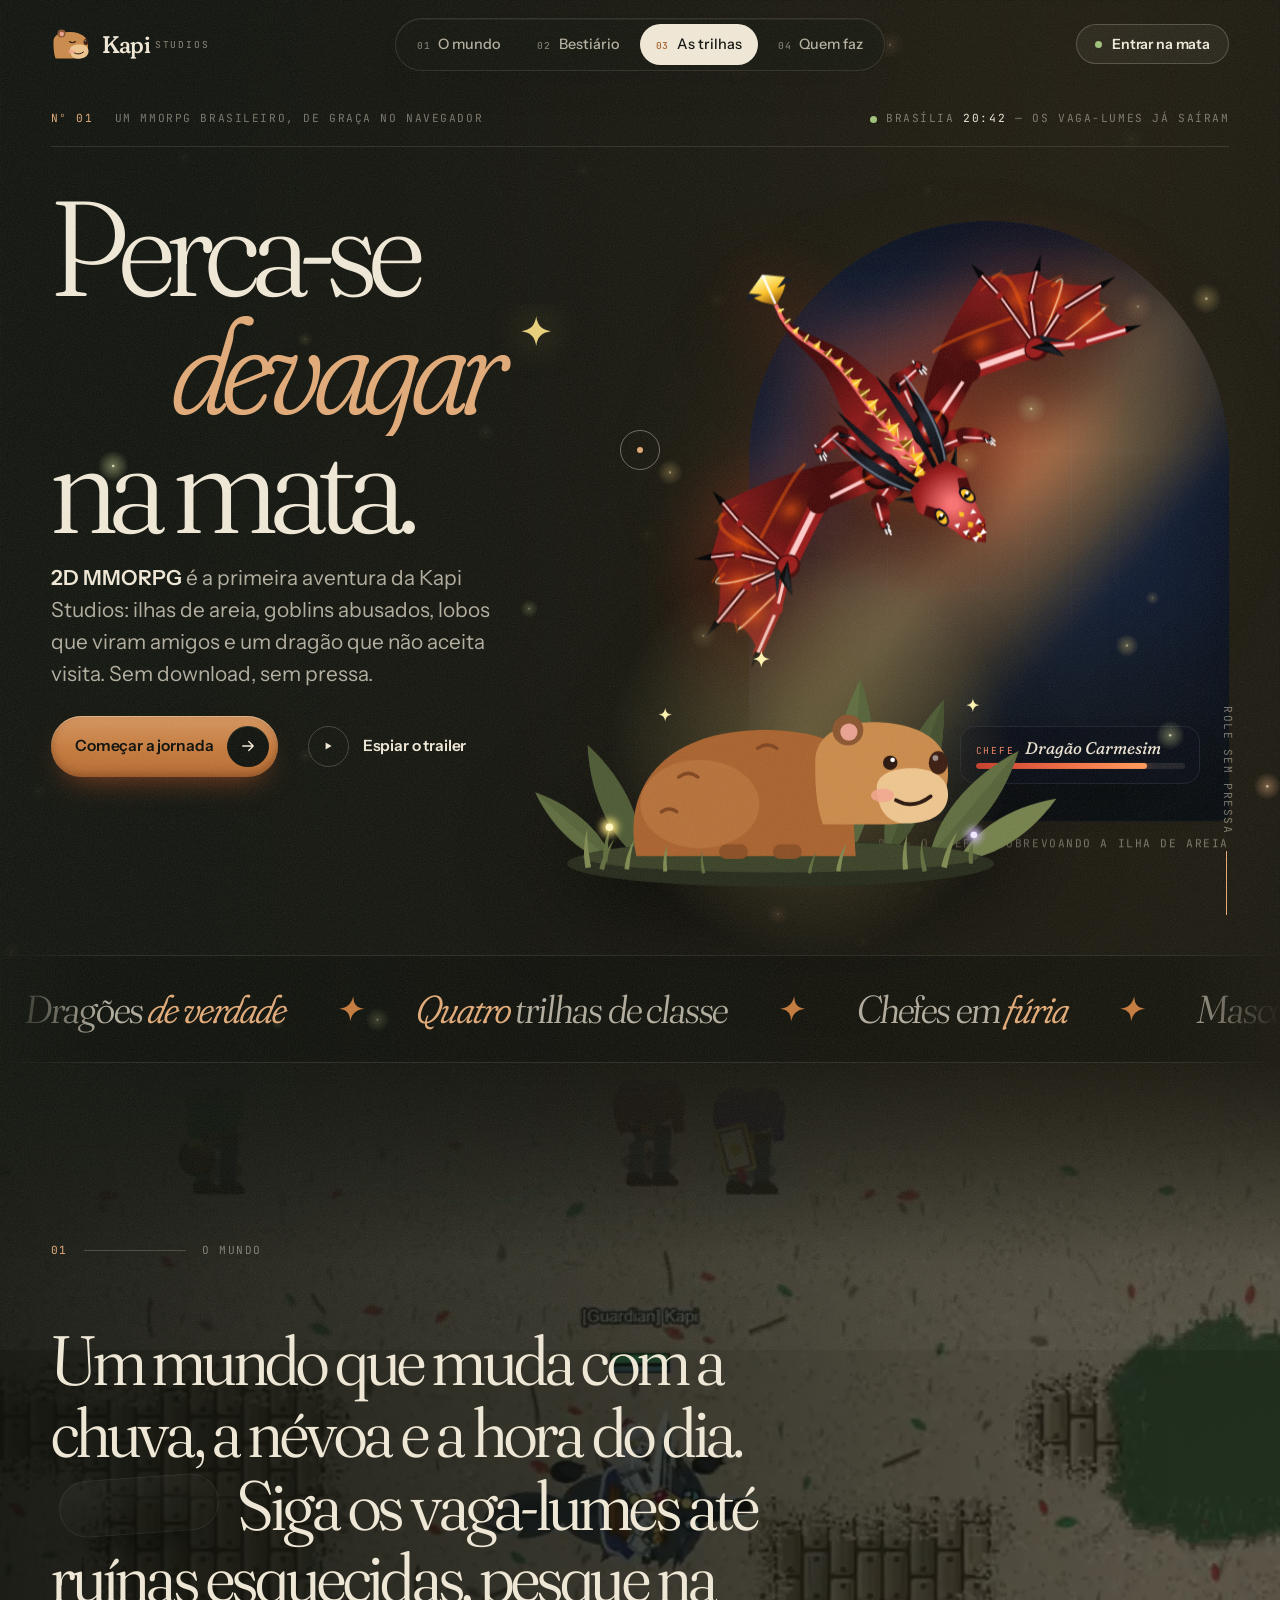
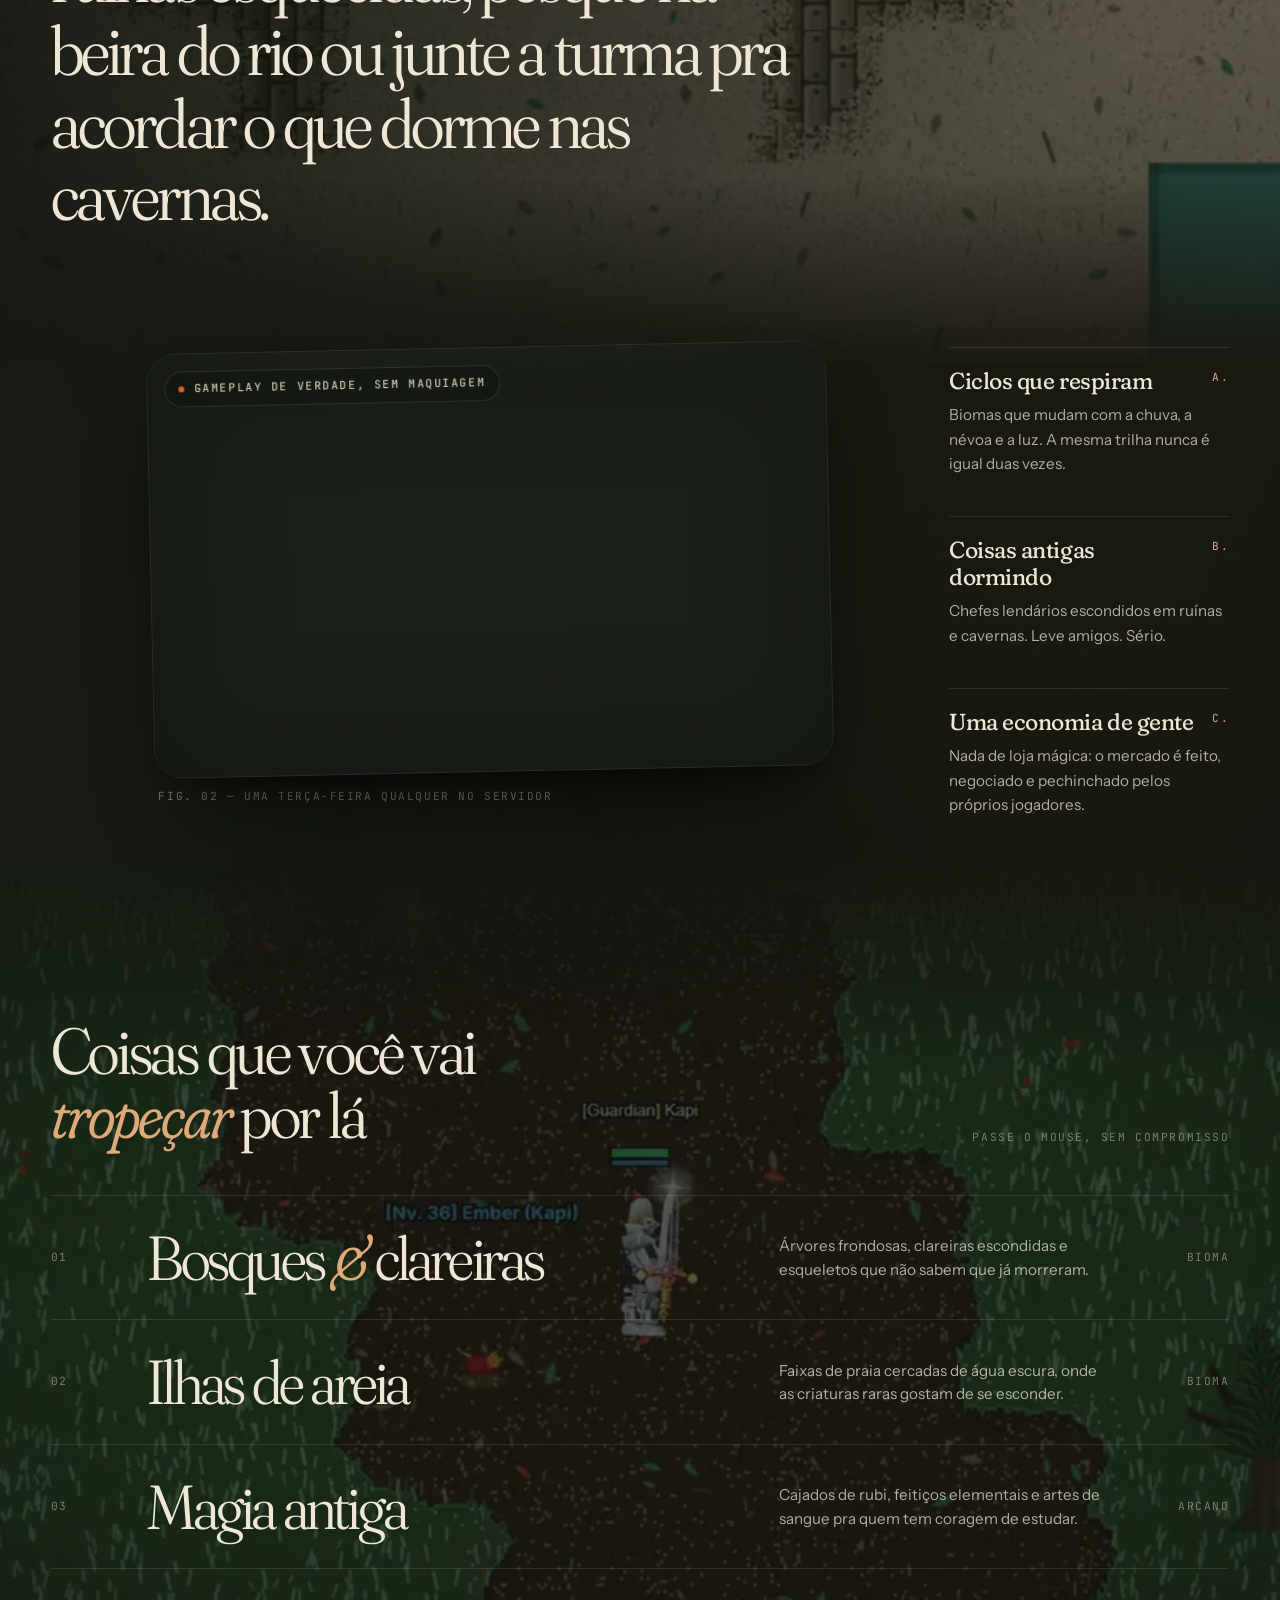
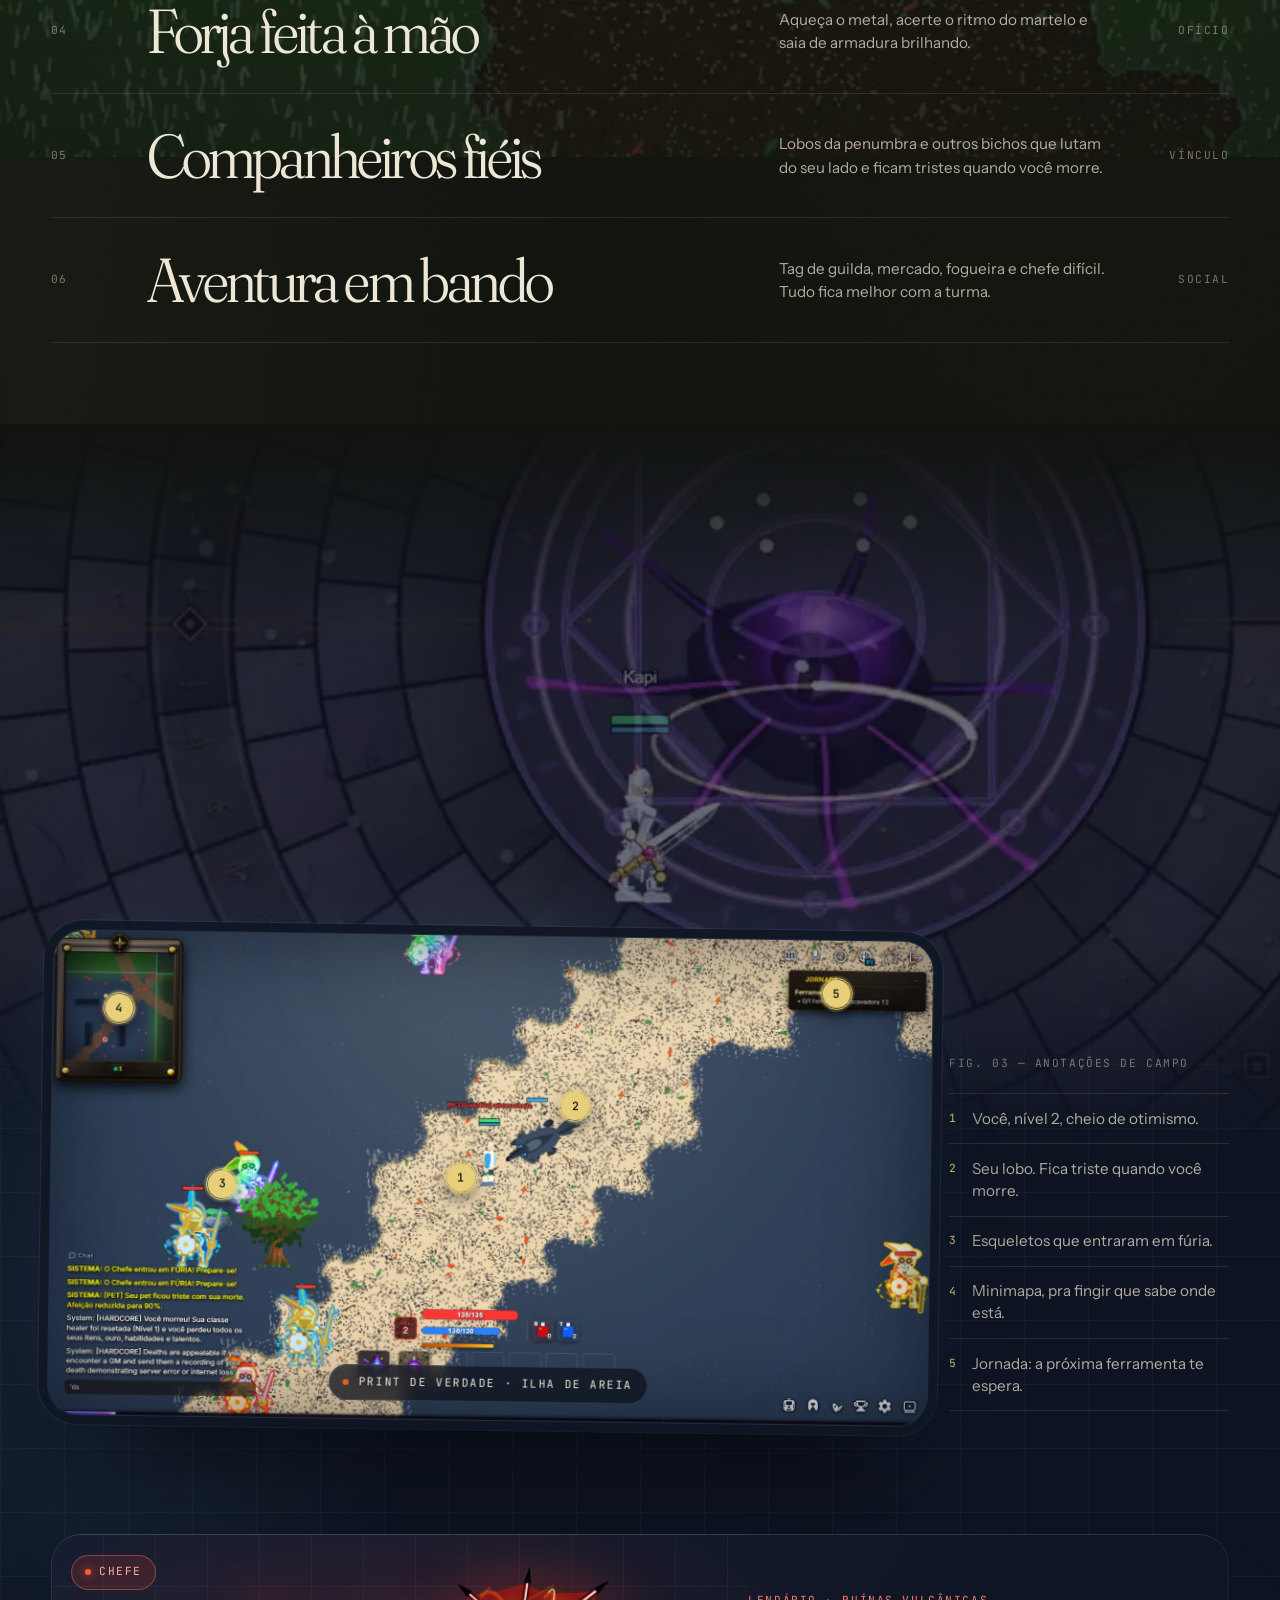
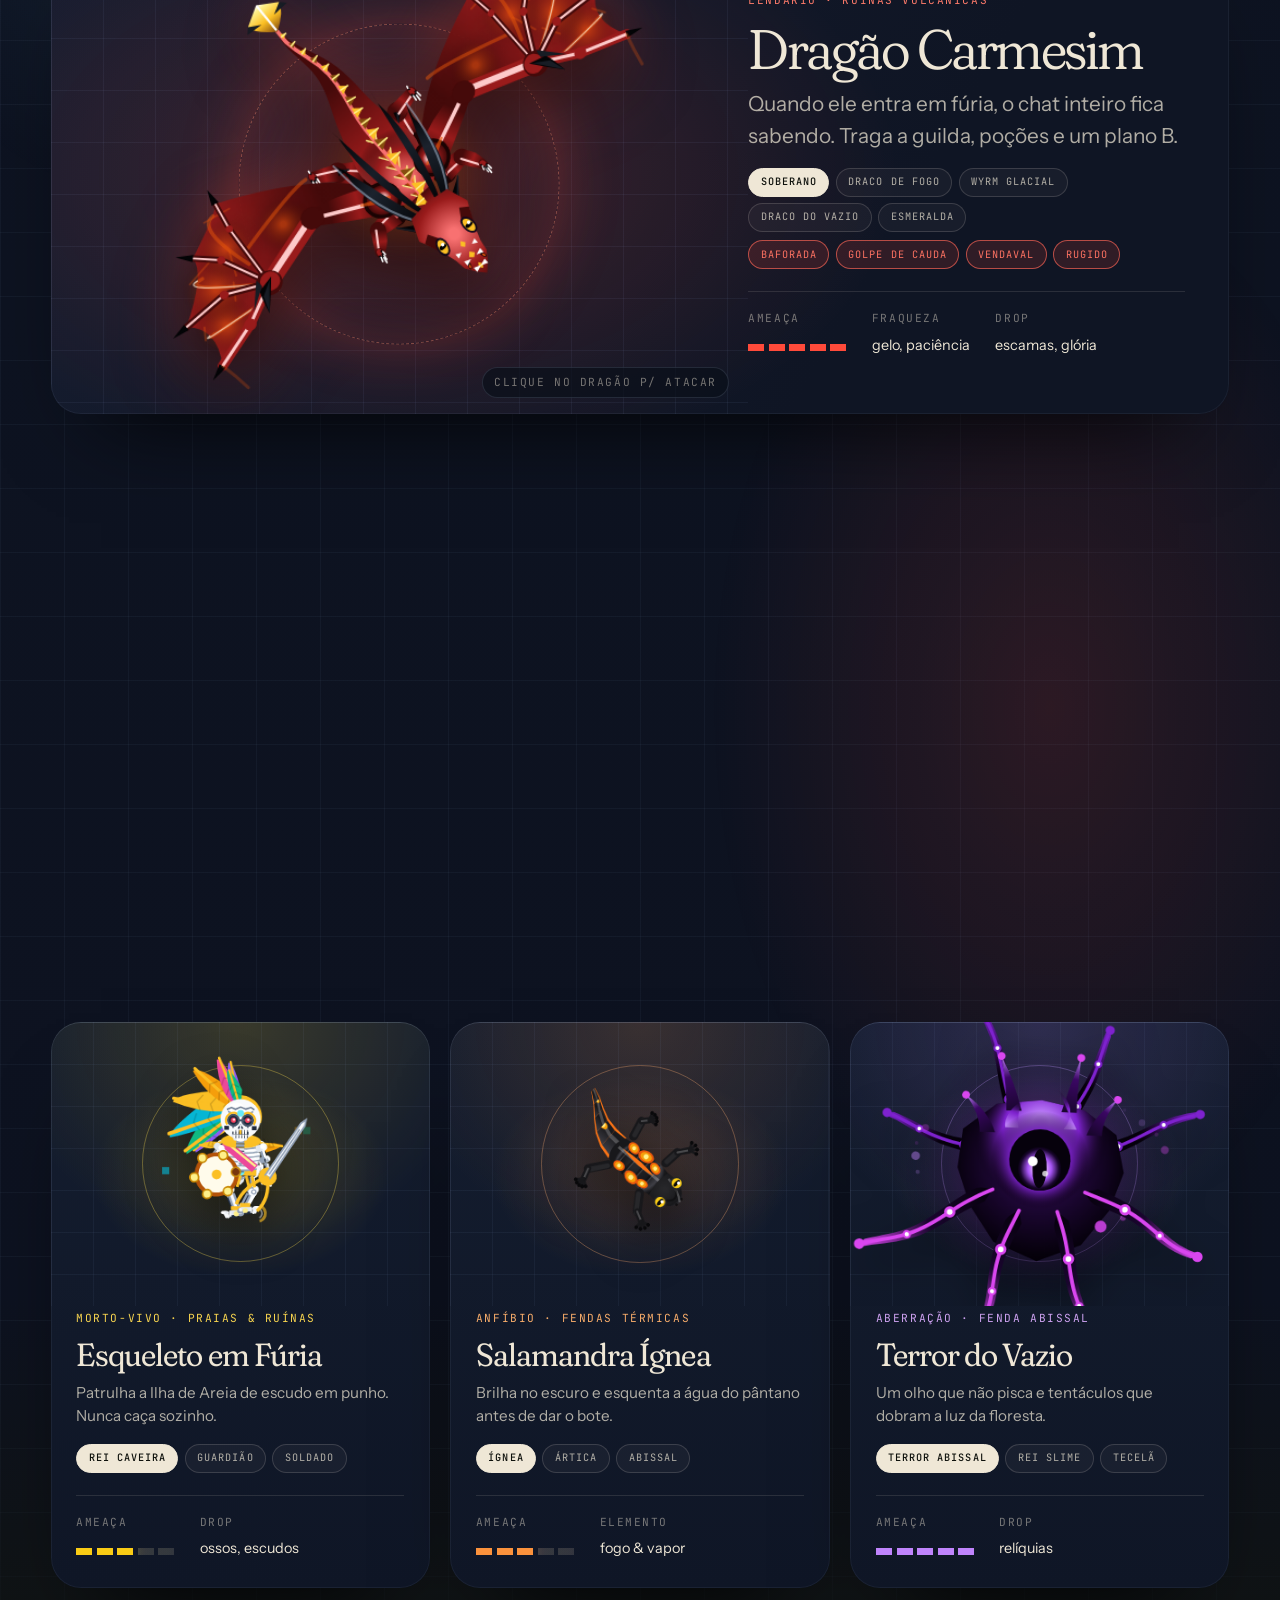
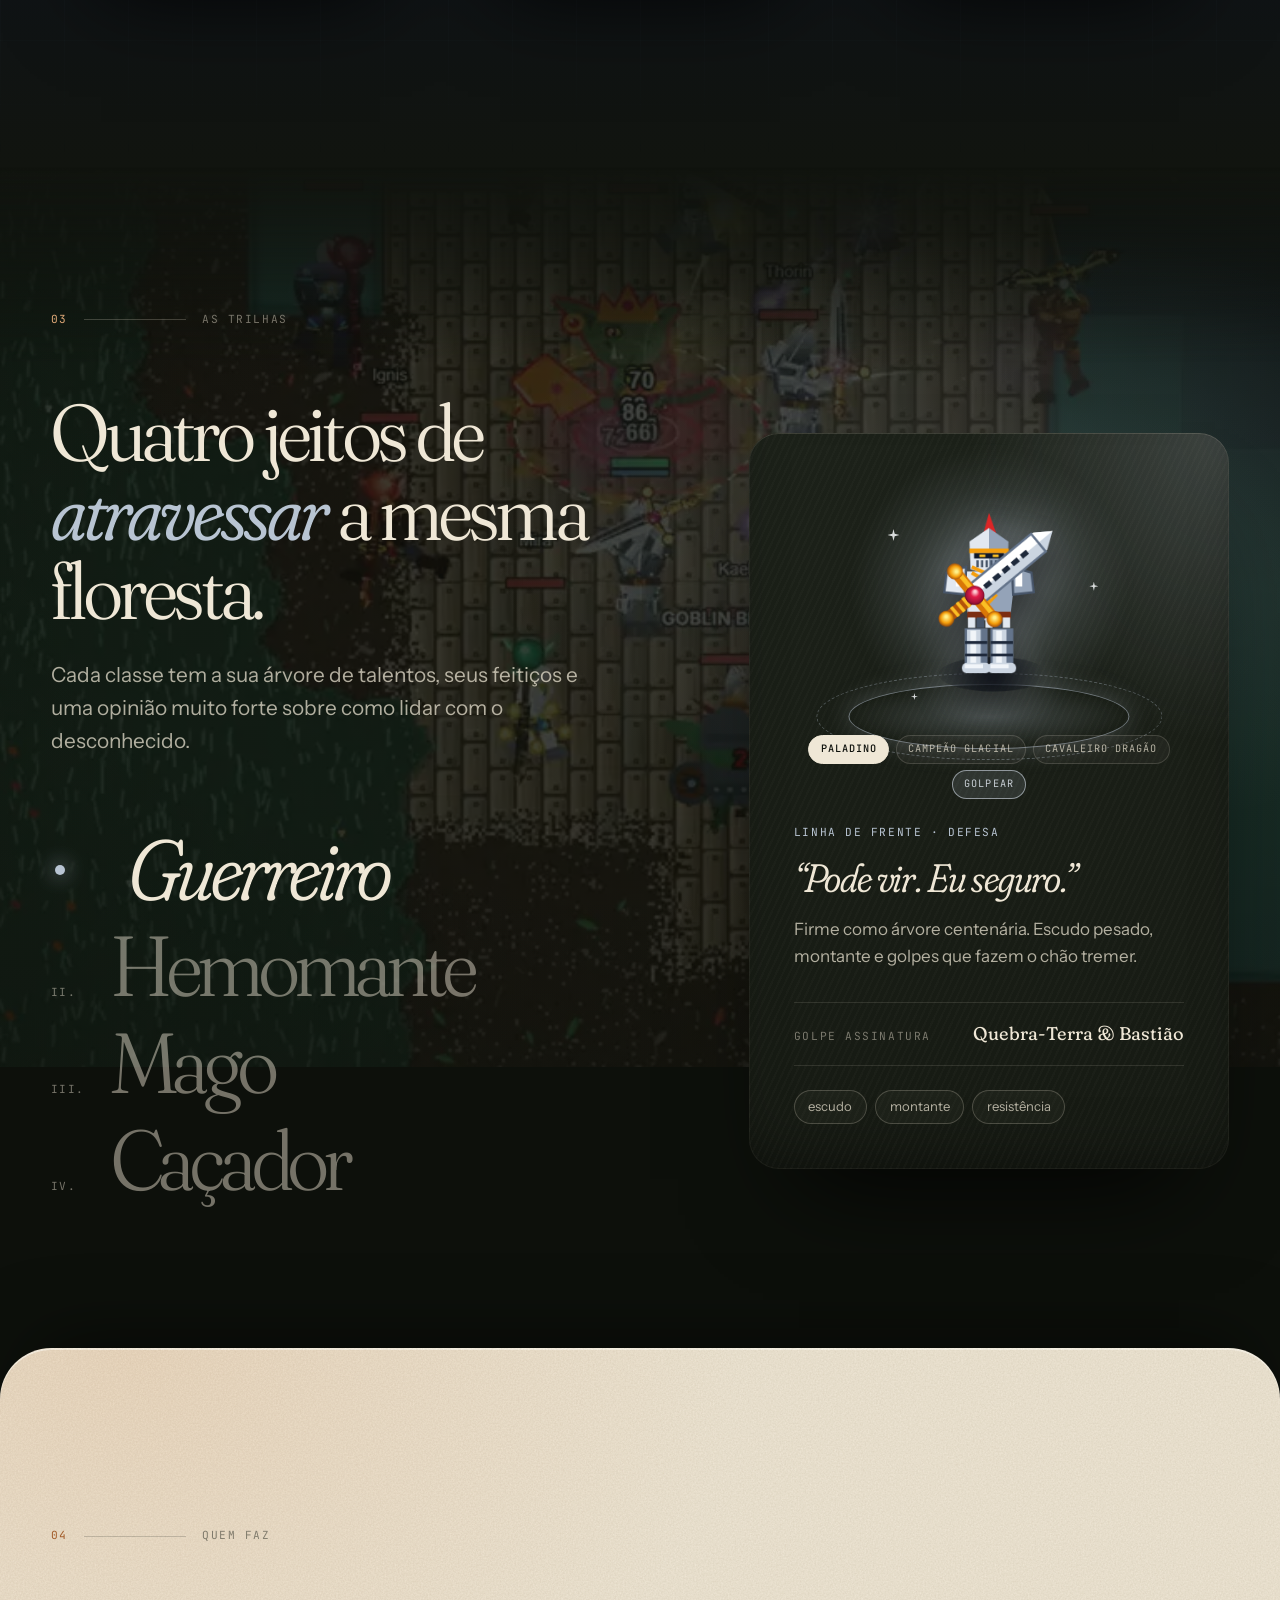
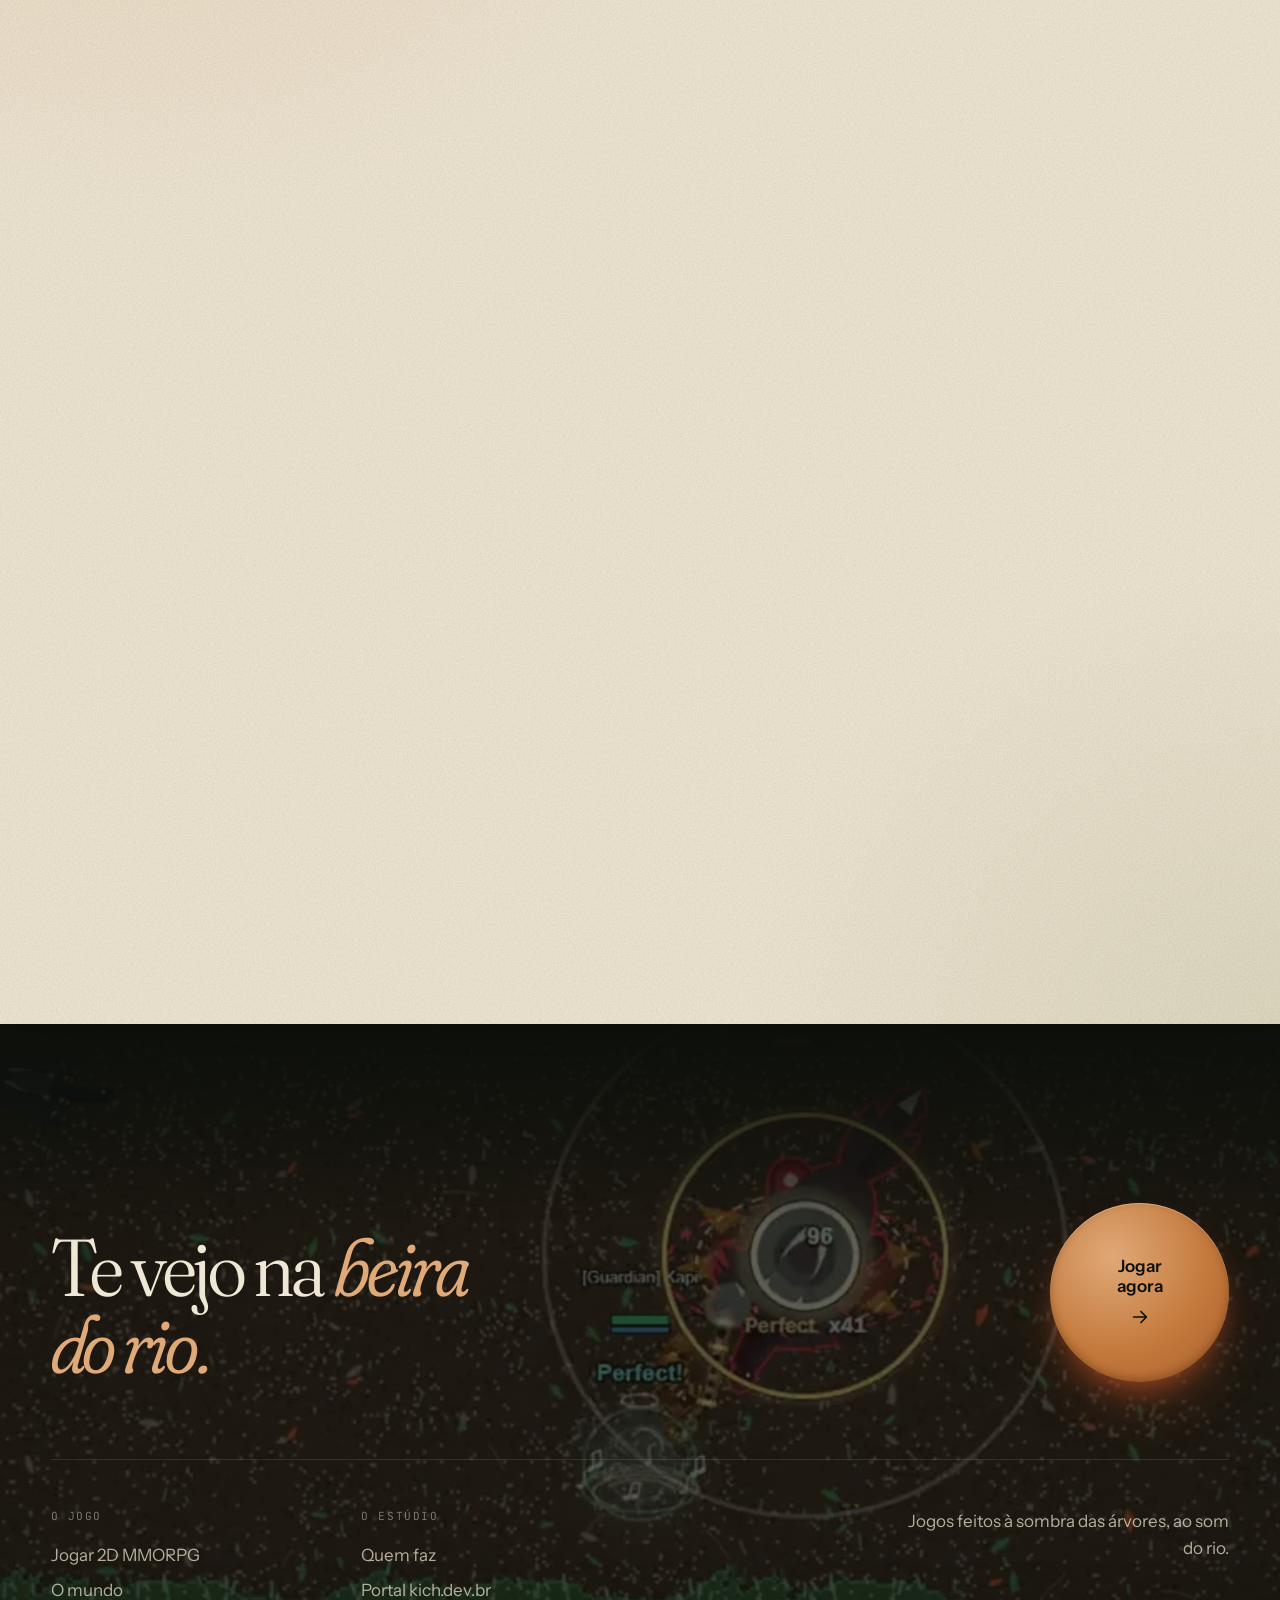
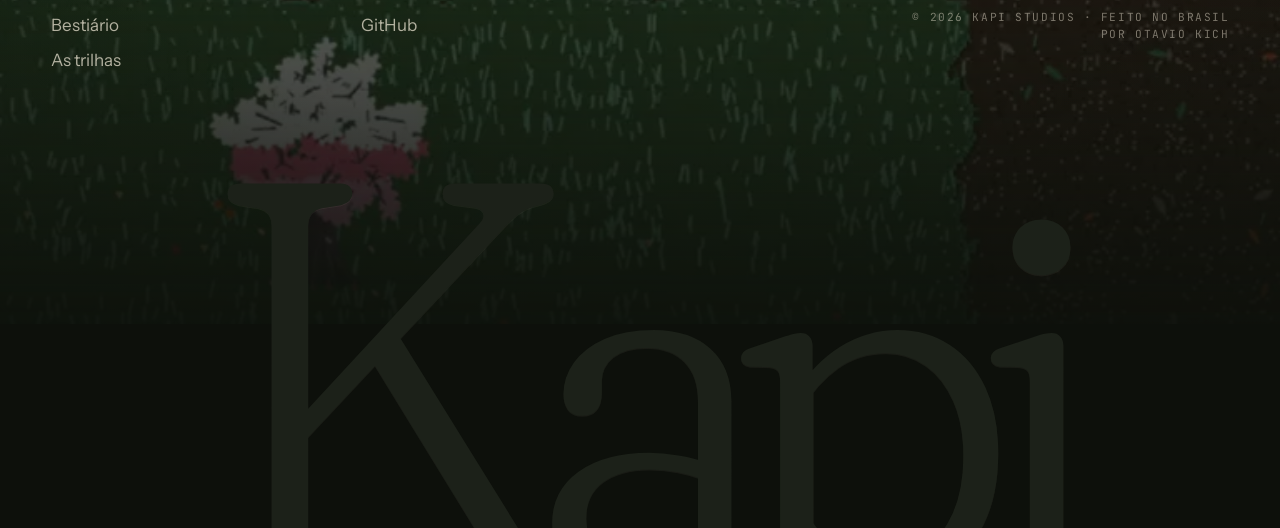
==== commit b7187410: "feat: sync latest updates from 2mmorpgexport (2026-11-11)" ====
--- a/index.html
+++ b/index.html
@@ -15,7 +15,7 @@
   <link rel="preconnect" href="https://fonts.googleapis.com" />
   <link rel="preconnect" href="https://fonts.gstatic.com" crossorigin />
   <link href="https://fonts.googleapis.com/css2?family=Fraunces:ital,opsz,wght,SOFT,WONK@0,9..144,300..800,0..100,0..1;1,9..144,300..800,0..100,0..1&family=Instrument+Sans:wght@400..700&family=JetBrains+Mono:wght@400;500&display=swap" rel="stylesheet" />
-  <link rel="stylesheet" href="style.css?v=f59038c955e5" />
+  <link rel="stylesheet" href="style.css?v=56c5bd8036b6" />
   <script>
     document.documentElement.classList.add('js');
     if (window.matchMedia('(prefers-reduced-motion: reduce)').matches) document.documentElement.classList.add('reduced');
@@ -251,6 +251,8 @@
 
     <!-- ===================== THE WORLD ===================== -->
     <section class="world" id="mundo" aria-labelledby="mundo-title">
+      <div class="scene scene-intro">
+      <div class="scene-bg scene-bg-left" aria-hidden="true"><div class="scene-pin"><video muted loop playsinline preload="none" poster="assets/video/bg-mount.webp" data-clip="mount"></video></div></div>
       <div class="section-label reveal"><span class="mono">01</span><span class="label-rule"></span><span class="mono">O mundo</span></div>
 
       <h2 class="visually-hidden" id="mundo-title">O mundo de 2D MMORPG</h2>
@@ -261,6 +263,7 @@
         </button>
         Siga os vaga-lumes até ruínas esquecidas, pesque na beira do rio ou junte a turma pra acordar o que dorme nas cavernas.
       </p>
+      </div>
 
       <div class="world-layout">
         <figure class="world-film reveal">
@@ -293,7 +296,8 @@
       </div>
 
       <!-- Editorial index with cursor-following previews -->
-      <div class="index">
+      <div class="index scene">
+        <div class="scene-bg" aria-hidden="true"><div class="scene-pin"><video muted loop playsinline preload="none" poster="assets/video/bg-pet.webp" data-clip="pet"></video></div></div>
         <div class="index-head reveal">
           <h2 class="display-md">Coisas que você vai <em>tropeçar</em> por lá</h2>
           <p class="mono">passe o mouse, sem compromisso</p>
@@ -349,11 +353,14 @@
     <!-- ===================== BESTIARY ===================== -->
     <section class="bestiary" id="bestiario" aria-labelledby="bestiario-title">
       <div class="bestiary-sky" aria-hidden="true"></div>
+      <div class="scene scene-bestiary">
+      <div class="scene-bg" aria-hidden="true"><div class="scene-pin"><video muted loop playsinline preload="none" poster="assets/video/bg-void.webp" data-clip="void"></video></div></div>
       <div class="section-label reveal"><span class="mono">02</span><span class="label-rule"></span><span class="mono">Bestiário</span></div>
 
       <div class="bestiary-head">
         <h2 class="display-lg reveal" id="bestiario-title">Nem tudo na mata quer <em>carinho</em>.</h2>
         <p class="bestiary-intro reveal">Goblins de olho no seu ouro, lobos que talvez virem amigos e um dragão que não liga pra nada disso. Clique nas criaturas pra ver o motor do jogo em ação.</p>
+      </div>
       </div>
 
       <figure class="field-shot reveal">
@@ -528,6 +535,7 @@
 
     <!-- ===================== CLASSES ===================== -->
     <section class="classes" id="classes" aria-labelledby="classes-title" style="--accent:#b8c4d2">
+      <div class="scene-bg scene-bg-classes" aria-hidden="true"><div class="scene-pin"><video muted loop playsinline preload="none" poster="assets/video/bg-raid.webp" data-clip="raid"></video></div></div>
       <div class="section-label reveal"><span class="mono">03</span><span class="label-rule"></span><span class="mono">As trilhas</span></div>
 
       <div class="classes-layout">
@@ -685,6 +693,7 @@
 
   <!-- ===================== FOOTER ===================== -->
   <footer class="site-footer">
+    <div class="scene-bg scene-bg-footer" aria-hidden="true"><div class="scene-pin"><video muted loop playsinline preload="none" poster="assets/video/bg-bard.webp" data-clip="bard"></video></div></div>
     <canvas class="fireflies" data-count="20" aria-hidden="true"></canvas>
     <div class="footer-top">
       <p class="footer-invite reveal">Te vejo na <em>beira do rio.</em></p>
@@ -741,6 +750,6 @@
 
   <script type="module" src="assets/js/monster-renderer.js"></script>
   <script type="module" src="assets/js/character-renderer.js"></script>
-  <script type="module" src="main.js?v=5ccb43b1e80b"></script>
+  <script type="module" src="main.js?v=9d0abf2d10c5"></script>
 </body>
 </html>
--- a/style.css
+++ b/style.css
@@ -911,7 +911,7 @@
 .label-rule { flex: 0 0 clamp(3rem, 8vw, 7rem); height: 1px; background: var(--hairline-strong); }
 
 /* ---------- WORLD ---------- */
-.world { position: relative; padding: var(--section) var(--gutter) calc(var(--section) * 0.45); }
+.world { position: relative; isolation: isolate; padding: var(--section) var(--gutter) calc(var(--section) * 0.45); }
 
 .manifesto {
   max-width: 19ch;
@@ -1104,6 +1104,7 @@
   position: relative;
   isolation: isolate;
   overflow: hidden;
+  overflow: clip;
   padding: var(--section) var(--gutter);
   background: linear-gradient(180deg, var(--bg) 0, #0e1422 16%, #0d1220 84%, var(--bg) 100%);
 }
@@ -1490,6 +1491,8 @@
     linear-gradient(180deg, transparent 0, var(--ink-950) 320px);
   transition: --accent 0.9s var(--ease-out);
   overflow: hidden;
+  overflow: clip;
+  isolation: isolate;
 }
 .classes-layout {
   display: grid;
@@ -1797,6 +1800,8 @@
   padding: var(--section) var(--gutter) 0;
   background: var(--ink-950);
   overflow: hidden;
+  overflow: clip;
+  isolation: isolate;
 }
 .footer-top {
   position: relative;
@@ -1967,6 +1972,102 @@
 body.is-loaded .site-header.is-hidden { transform: translateY(-120%); transition-delay: 0s; }
 
 /* ---------- Responsive ---------- */
+/* ---------- Scene videos: gameplay that plays behind the dark stretches ---------- */
+.scene { position: relative; }
+.scene-bg {
+  --fade: 22vh;
+  --shade: linear-gradient(rgba(13, 16, 11, 0.6), rgba(13, 16, 11, 0.6));
+  position: absolute;
+  inset: 0;
+  z-index: -1;
+  pointer-events: none;
+  overflow: hidden;
+  overflow: clip;
+  -webkit-mask-image: linear-gradient(180deg, transparent 0, #000 var(--fade), #000 calc(100% - var(--fade)), transparent 100%);
+  mask-image: linear-gradient(180deg, transparent 0, #000 var(--fade), #000 calc(100% - var(--fade)), transparent 100%);
+}
+.scene-pin {
+  position: sticky;
+  top: 0;
+  height: 100vh;
+  overflow: hidden;
+}
+.scene-pin video {
+  display: block;
+  width: 100%;
+  height: 100%;
+  object-fit: cover;
+  filter: saturate(0.88);
+  transform-origin: 50% 40%;
+}
+.scene-pin::after {
+  content: '';
+  position: absolute;
+  inset: 0;
+  background:
+    radial-gradient(120% 85% at 50% 50%, transparent 35%, rgba(13, 16, 11, 0.6) 100%),
+    var(--shade);
+}
+
+/* World intro: the manifesto reads from the left */
+.scene-intro .scene-bg {
+  top: calc(var(--section) * -1);
+  bottom: -16vh;
+  left: calc(var(--gutter) * -1);
+  right: calc(var(--gutter) * -1);
+}
+.scene-bg-left {
+  --shade: linear-gradient(90deg, rgba(13, 16, 11, 0.92) 0, rgba(13, 16, 11, 0.8) 45%, rgba(13, 16, 11, 0.6) 100%);
+}
+/* Editorial index */
+.index.scene .scene-bg {
+  top: -18vh;
+  bottom: -14vh;
+  left: calc(var(--gutter) * -1);
+  right: calc(var(--gutter) * -1);
+  --shade: linear-gradient(rgba(13, 16, 11, 0.7), rgba(13, 16, 11, 0.7));
+}
+/* Bestiary head: night-blue tint so it hands off to the section sky */
+.scene-bestiary .scene-bg {
+  top: calc(var(--section) * -1);
+  bottom: -34vh;
+  left: calc(var(--gutter) * -1);
+  right: calc(var(--gutter) * -1);
+  --shade: linear-gradient(rgba(13, 18, 32, 0.62), rgba(13, 18, 32, 0.62));
+}
+/* Classes: tinted by the selected class accent */
+.scene-bg-classes {
+  --shade:
+    radial-gradient(60% 50% at 80% 40%, color-mix(in srgb, var(--accent) 14%, transparent), transparent 70%),
+    linear-gradient(rgba(13, 16, 11, 0.8), rgba(13, 16, 11, 0.8));
+}
+/* Footer: strongest at the invitation, gone before the wordmark */
+.scene-bg-footer {
+  --shade: linear-gradient(rgba(13, 16, 11, 0.66), rgba(13, 16, 11, 0.66));
+  -webkit-mask-image: linear-gradient(180deg, transparent 0, #000 22vh, #000 48%, transparent 88%);
+  mask-image: linear-gradient(180deg, transparent 0, #000 22vh, #000 48%, transparent 88%);
+}
+
+/* Slow push-in tied to scroll where the browser supports scroll timelines */
+@supports (animation-timeline: view()) {
+  .scene-bg { view-timeline: --scene block; }
+  .scene-pin video {
+    animation: scene-drift linear both;
+    animation-timeline: --scene;
+  }
+}
+@keyframes scene-drift {
+  from { transform: scale(1.14); }
+  to { transform: scale(1); }
+}
+.reduced .scene-pin video { animation: none; }
+
+@media (max-width: 860px) {
+  .scene-bg { --fade: 14vh; }
+  .scene-bg-left { --shade: linear-gradient(rgba(13, 16, 11, 0.74), rgba(13, 16, 11, 0.74)); }
+}
+
+
 @media (max-width: 1100px) {
   .hero-title { grid-column: 1 / 11; }
   .hero-plate { grid-column: 7 / 13; }
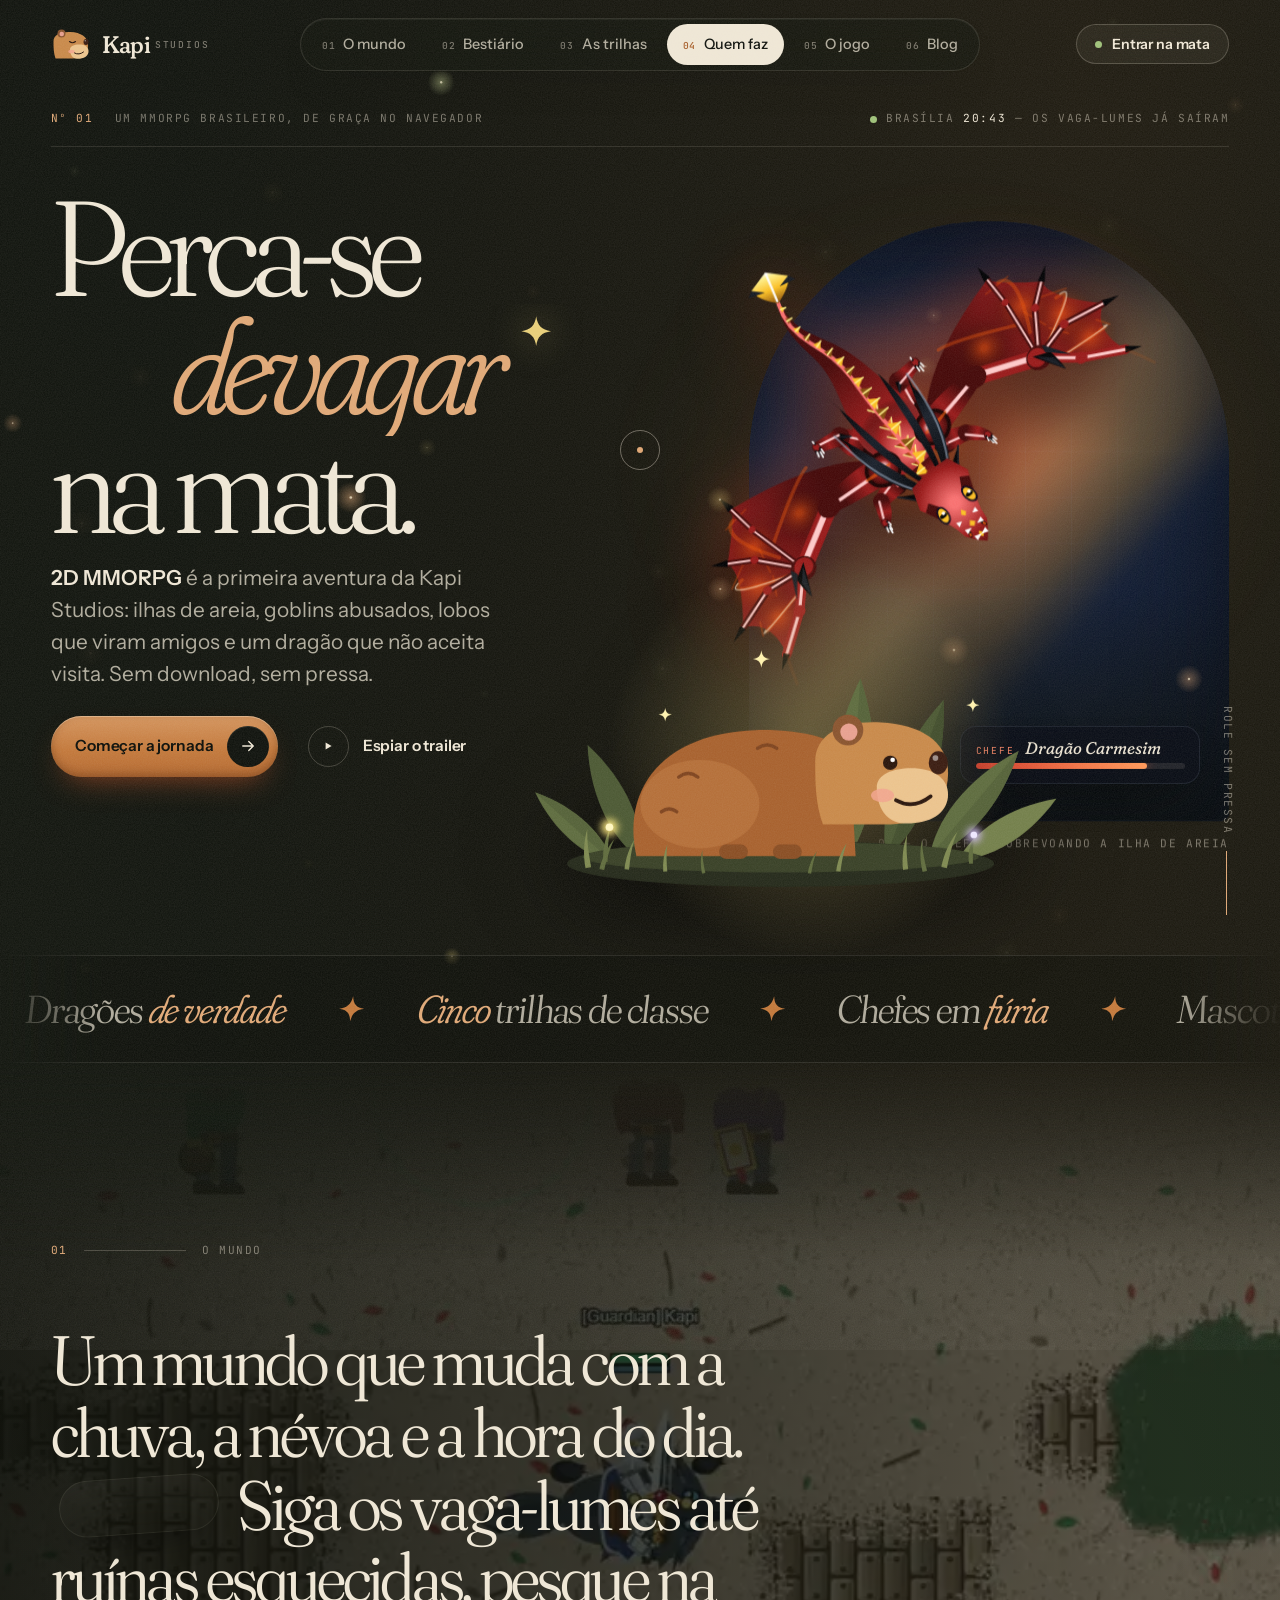
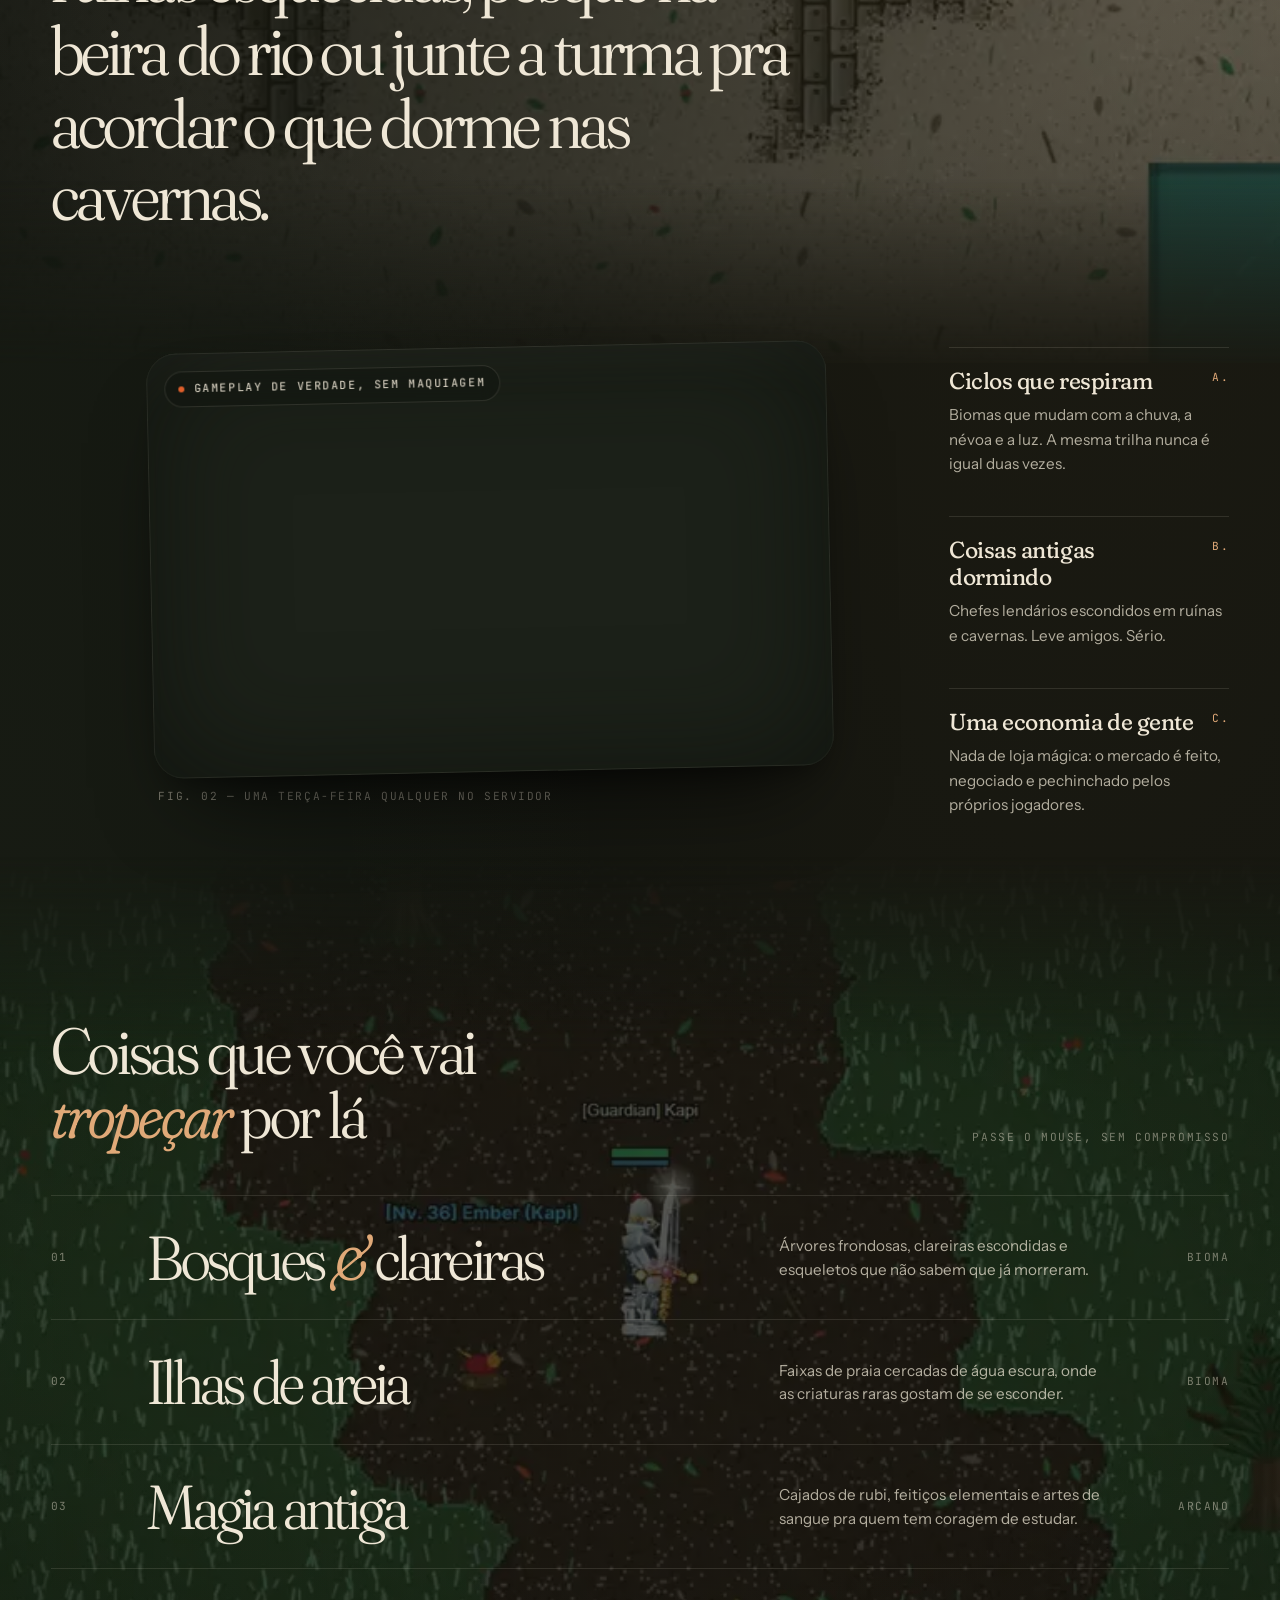
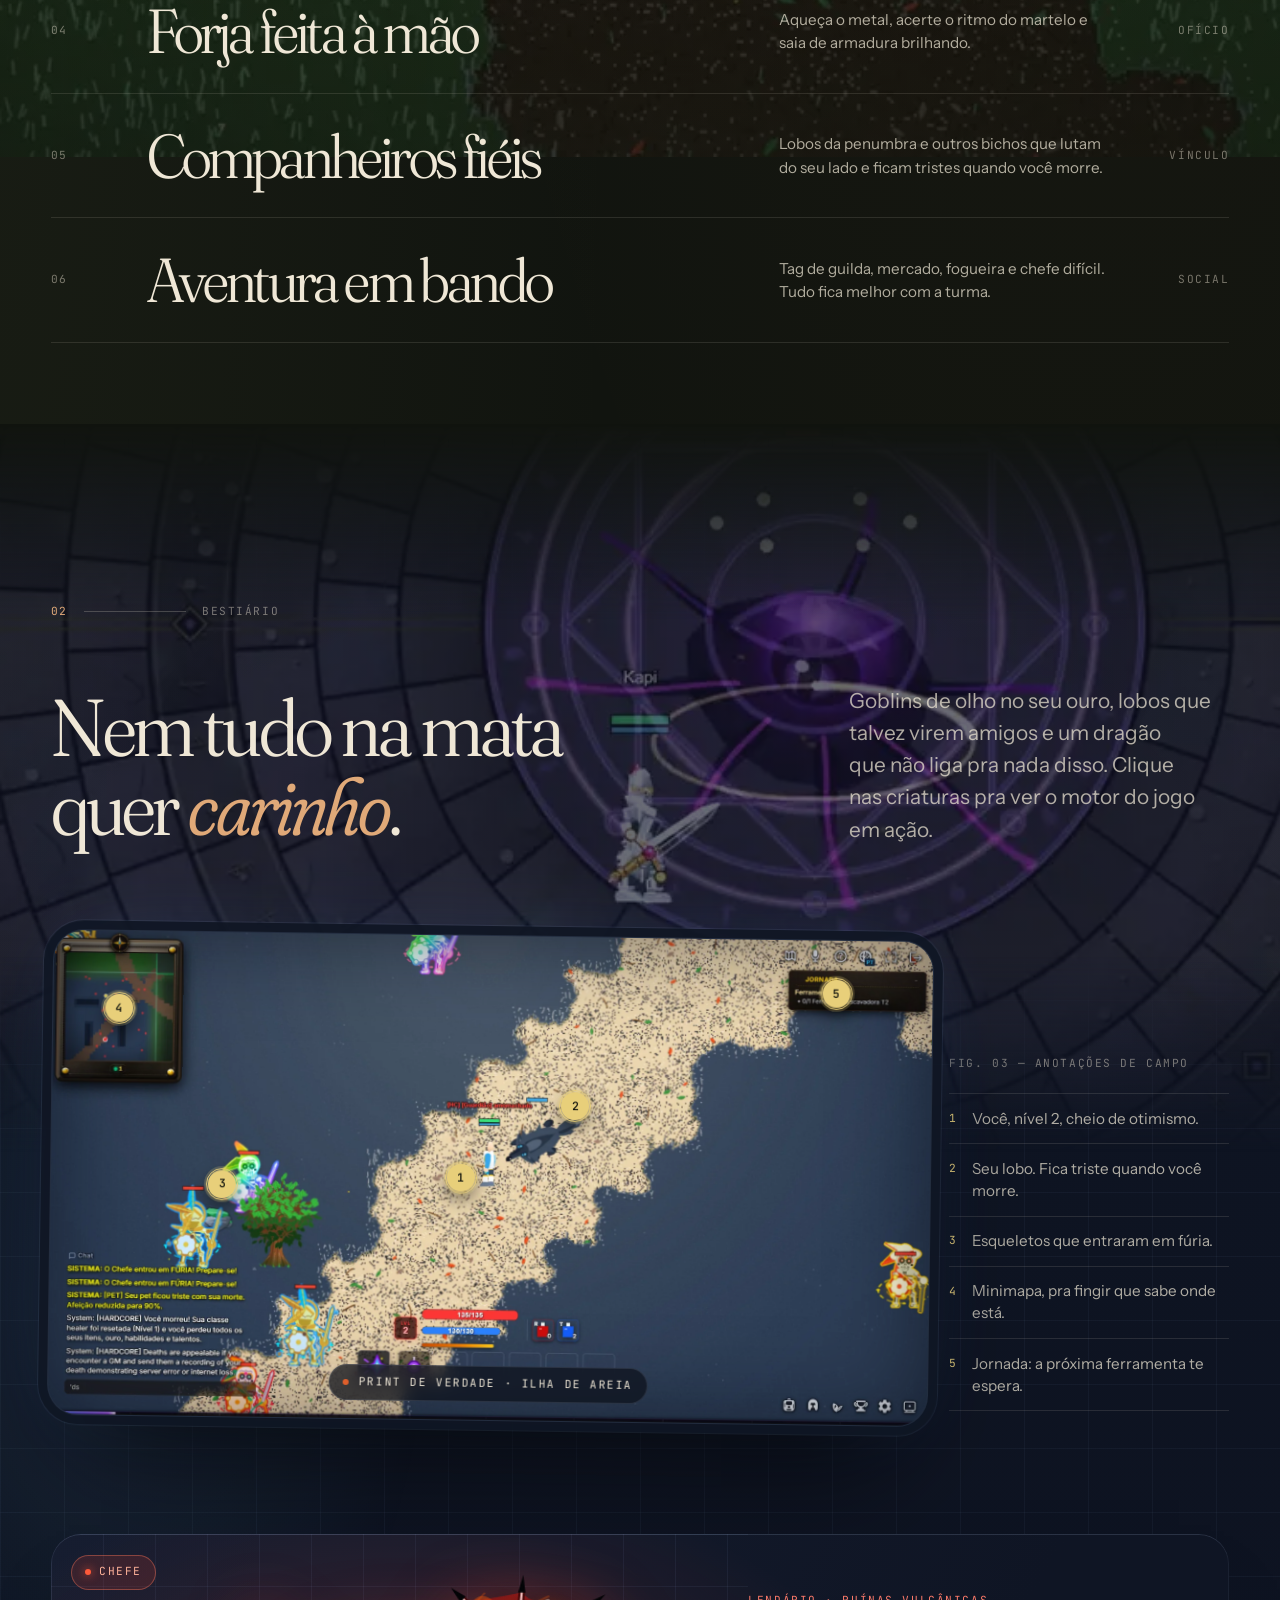
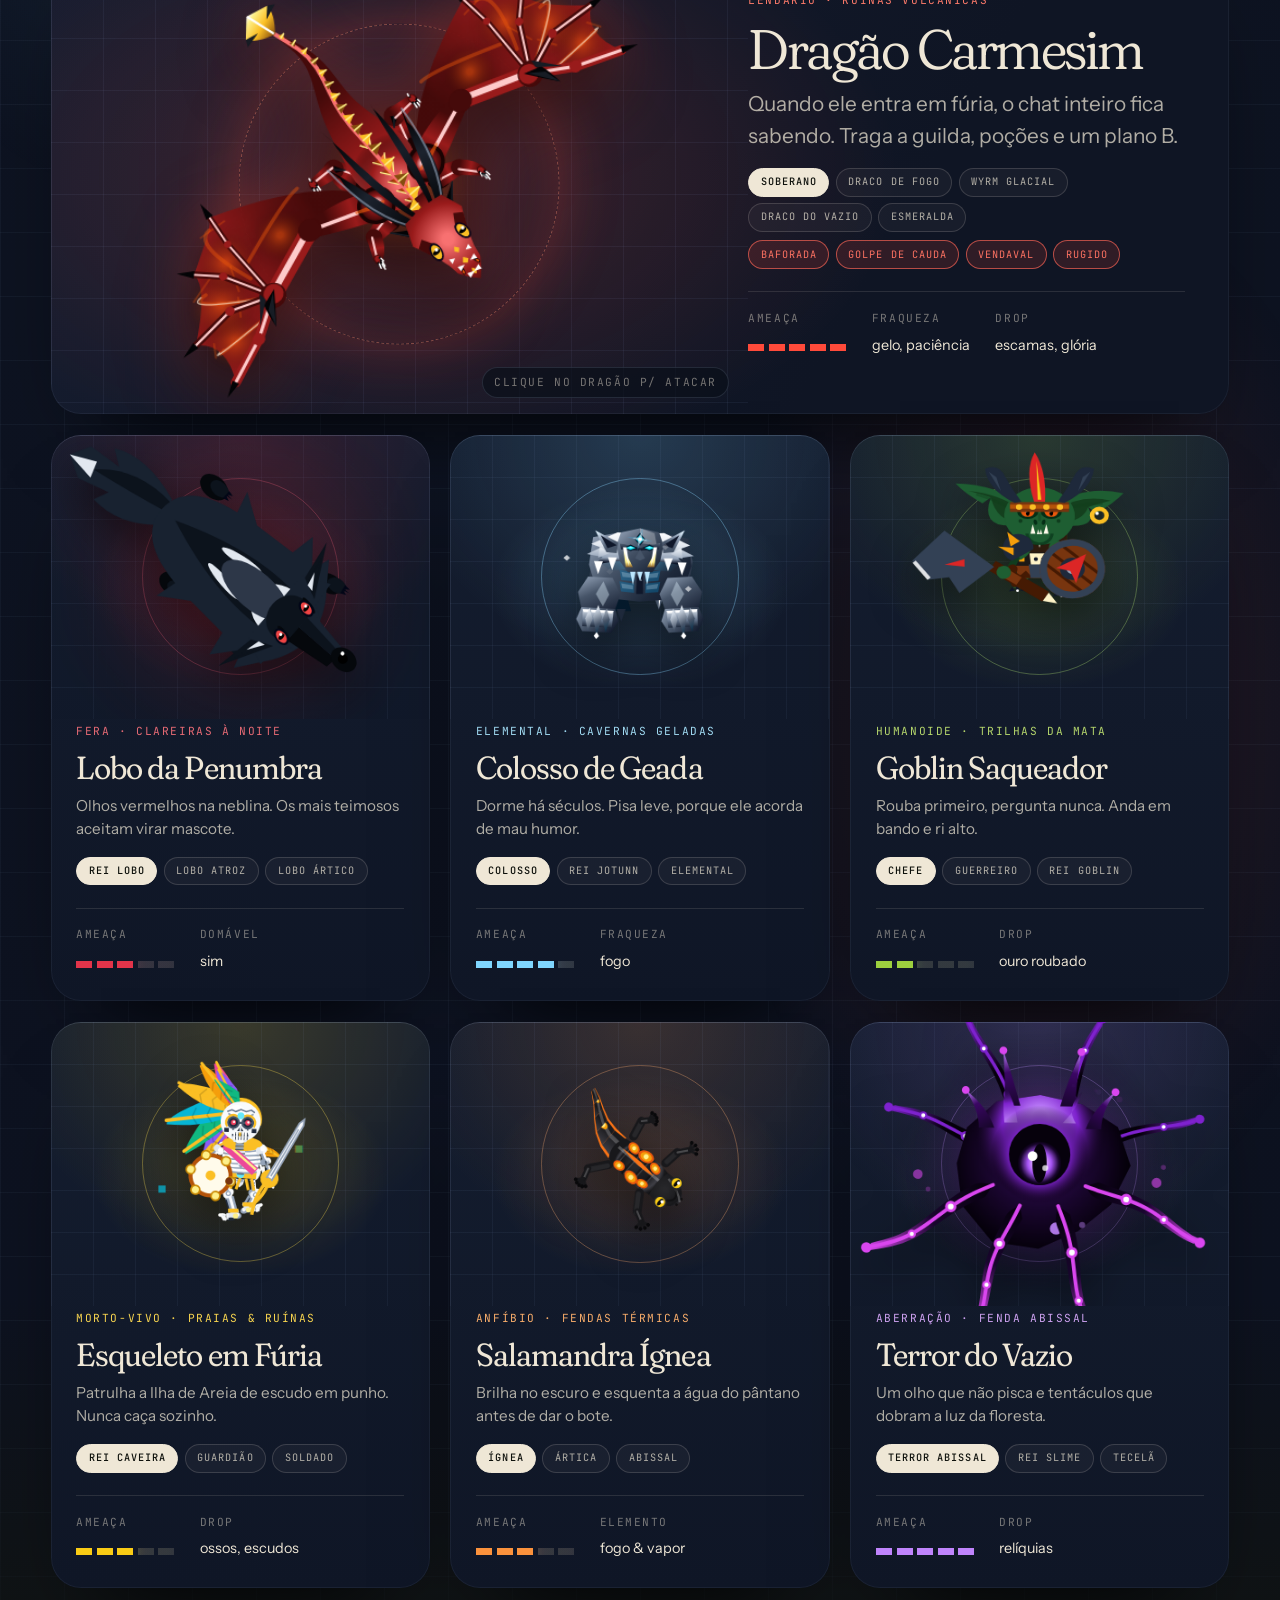
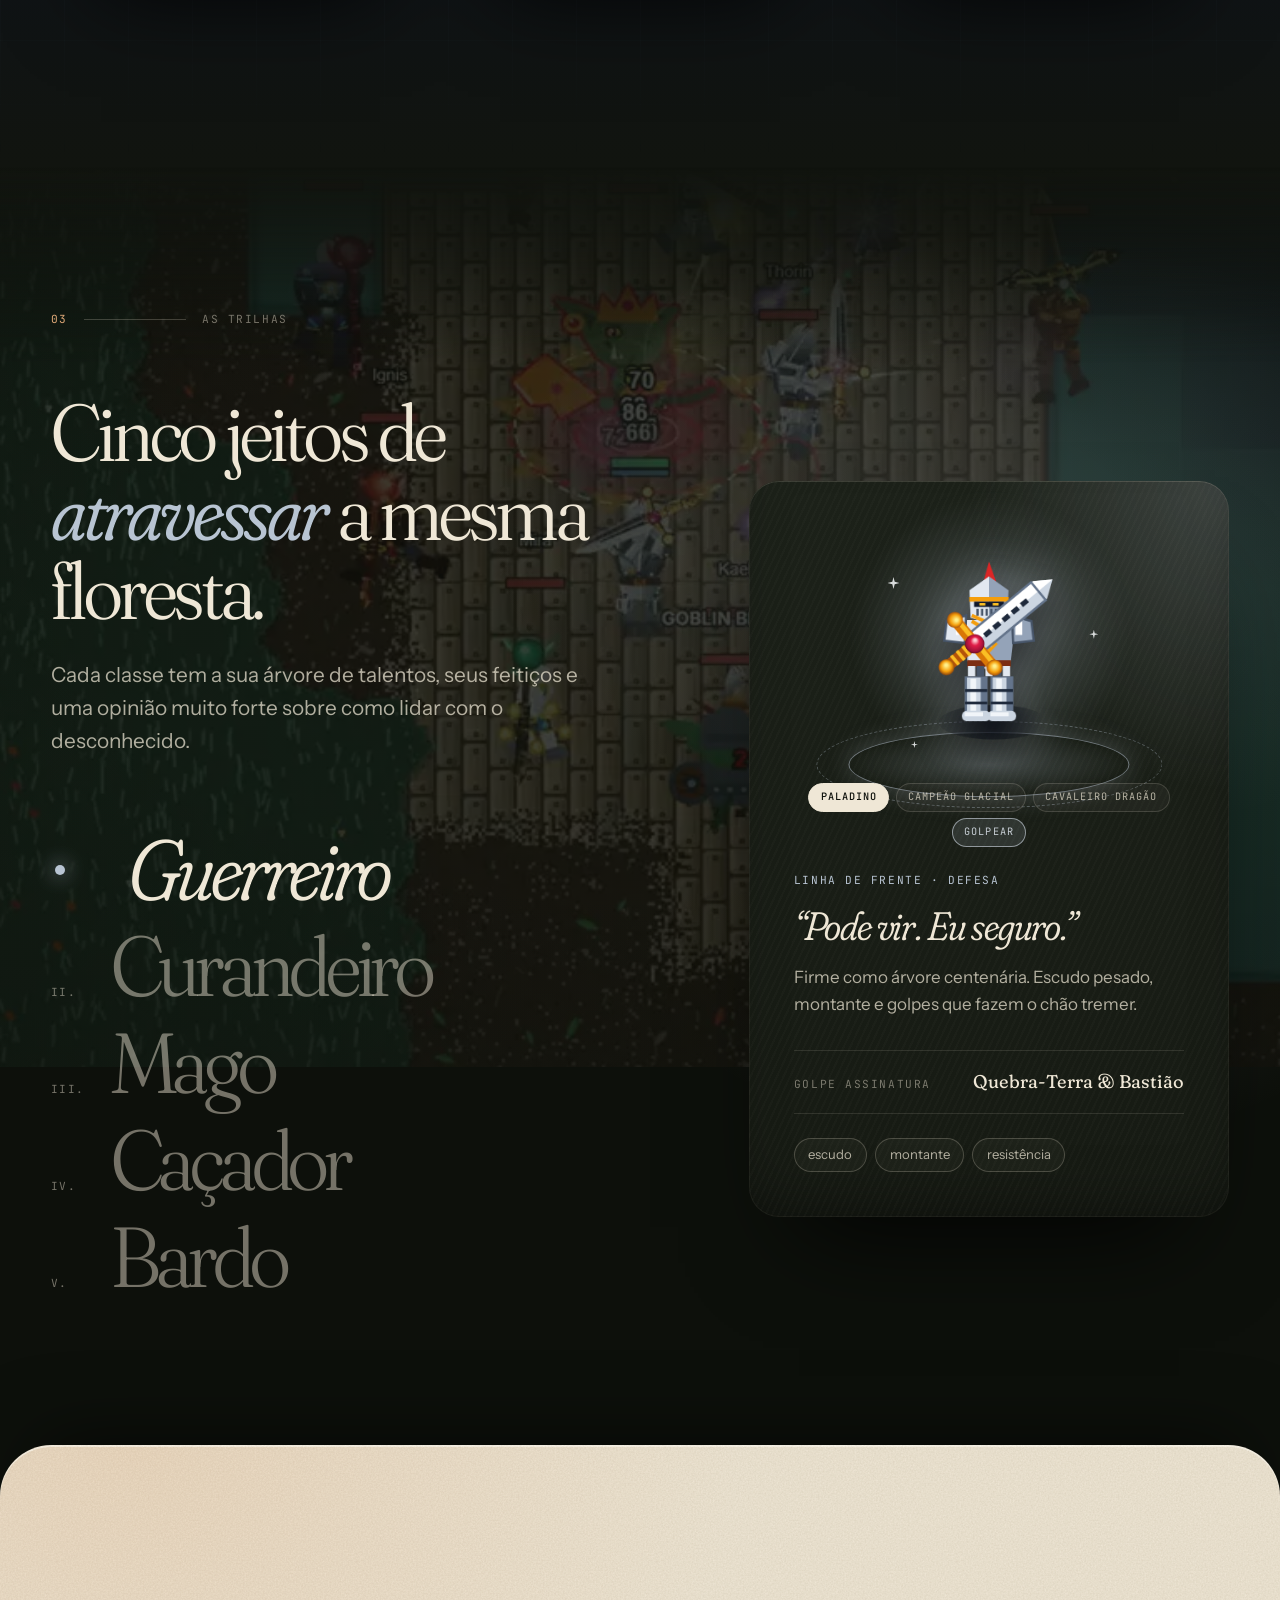
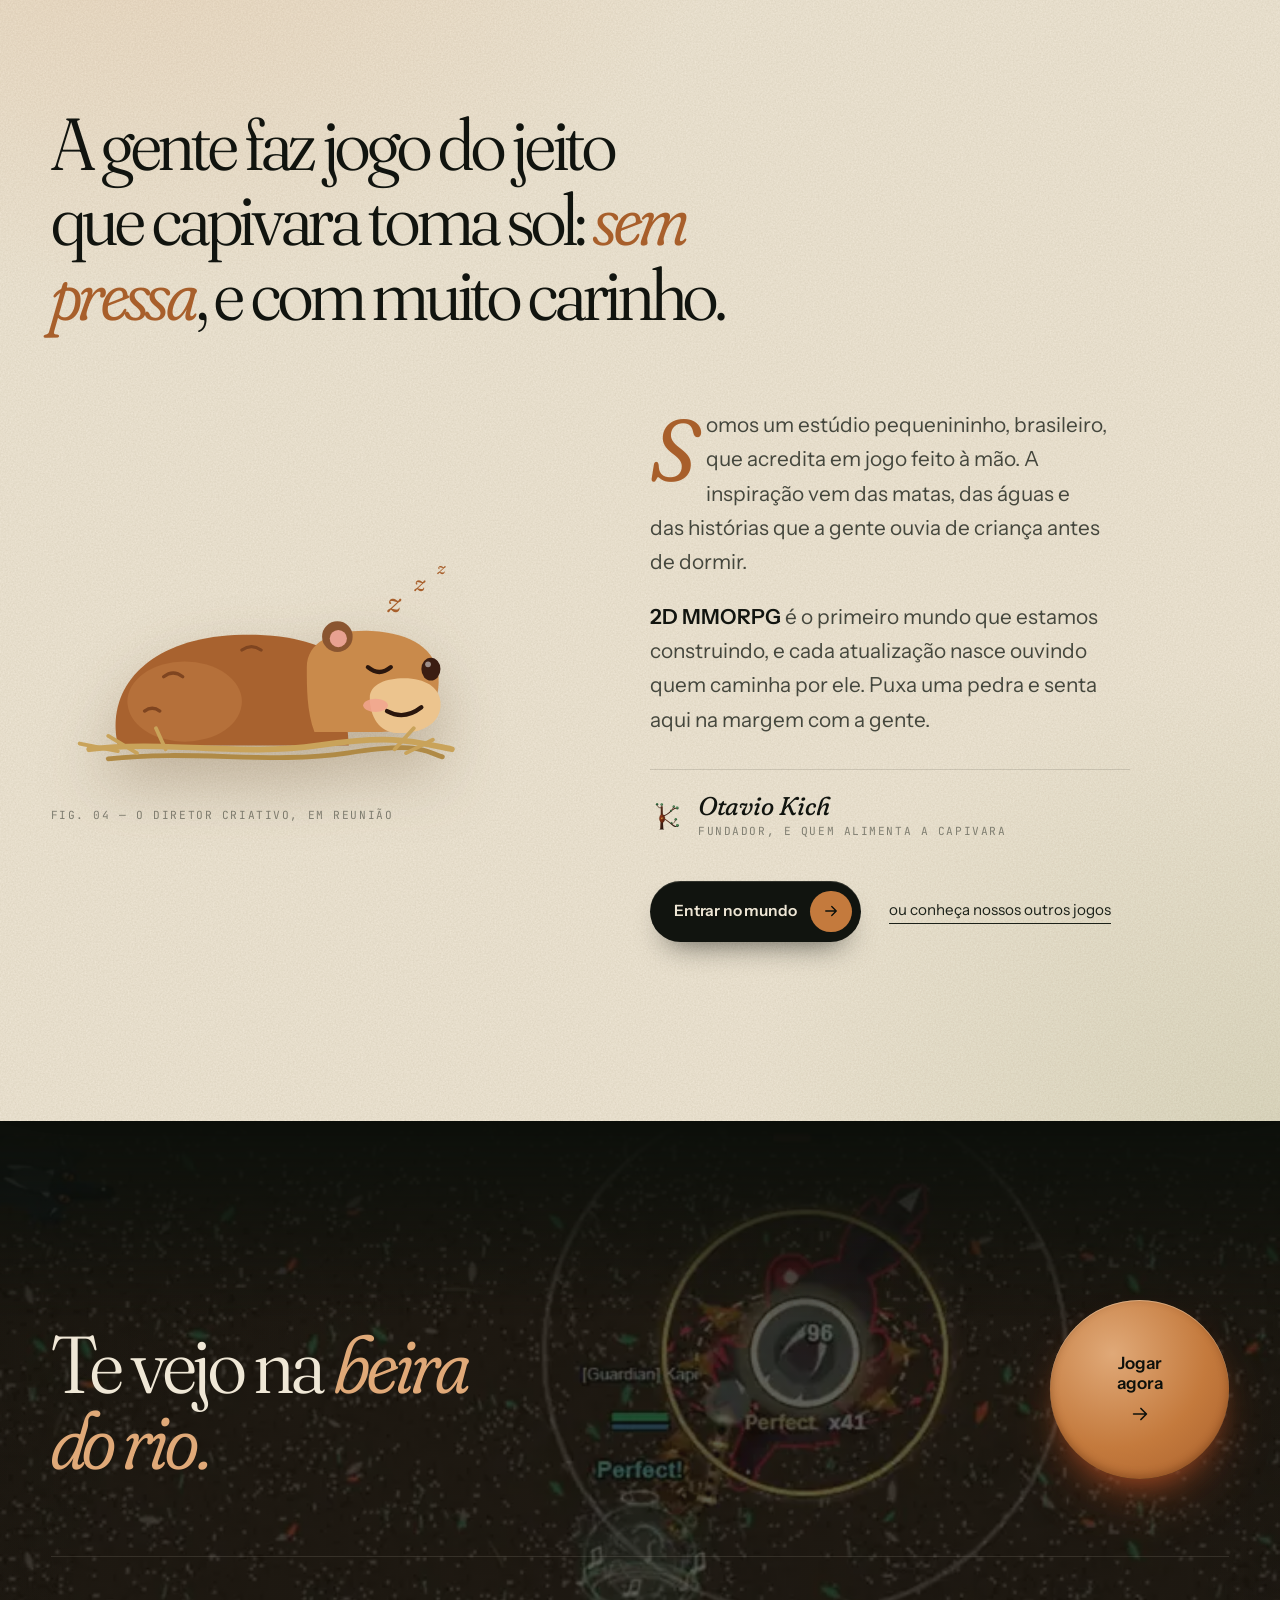
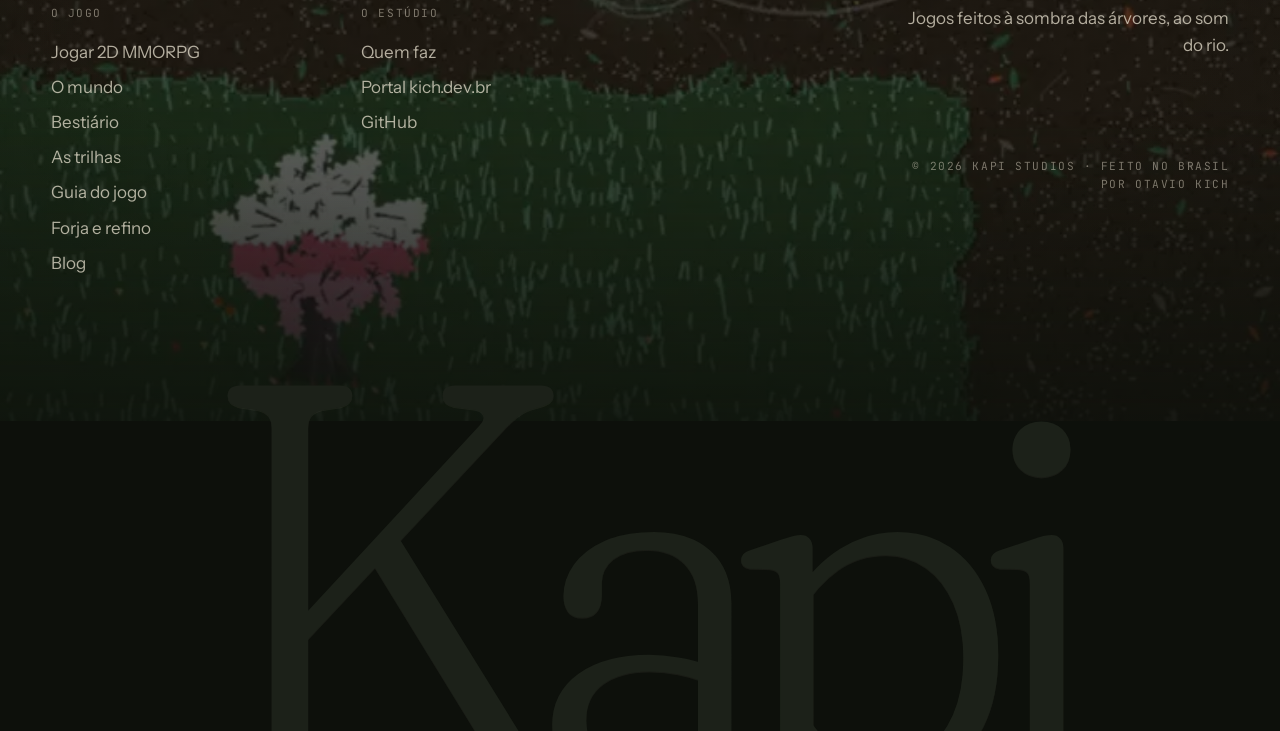
==== commit 9af3a51d: "feat: sync latest updates from 2mmorpgexport (2026-11-11)" ====
--- a/index.html
+++ b/index.html
@@ -4,6 +4,7 @@
   <meta charset="UTF-8" />
   <meta name="viewport" content="width=device-width, initial-scale=1.0" />
   <title>Kapi Studios &bull; Perca-se devagar na mata</title>
+  <link rel="canonical" href="https://kapistudios.kich.dev.br/" />
   <meta name="description" content="Kapi Studios é um pequeno estúdio brasileiro de jogos. Conheça 2D MMORPG, uma aventura sem pressa por matas encantadas, rios mansos e magia antiga." />
   <meta name="theme-color" content="#11140f" />
   <meta property="og:type" content="website" />
@@ -65,6 +66,8 @@
       <a href="#bestiario" class="nav-link" data-cursor="link"><span class="nav-num">02</span>Bestiário</a>
       <a href="#classes" class="nav-link" data-cursor="link"><span class="nav-num">03</span>As trilhas</a>
       <a href="#estudio" class="nav-link" data-cursor="link"><span class="nav-num">04</span>Quem faz</a>
+      <a href="/mmorpg/" class="nav-link" data-cursor="link"><span class="nav-num">05</span>O jogo</a>
+      <a href="/blog/" class="nav-link" data-cursor="link"><span class="nav-num">06</span>Blog</a>
       <a href="https://mmorpg.kich.dev.br" target="_blank" rel="noopener" class="nav-link nav-link-mobile-cta">Entrar na mata</a>
     </nav>
 
@@ -233,14 +236,14 @@
         <div class="marquee-track">
           <ul class="marquee-group">
             <li>Dragões <em>de verdade</em></li><li aria-hidden="true"><svg><use href="#spark"/></svg></li>
-            <li><em>Quatro</em> trilhas de classe</li><li aria-hidden="true"><svg><use href="#spark"/></svg></li>
+            <li><em>Cinco</em> trilhas de classe</li><li aria-hidden="true"><svg><use href="#spark"/></svg></li>
             <li>Chefes em <em>fúria</em></li><li aria-hidden="true"><svg><use href="#spark"/></svg></li>
             <li>Mascotes <em>&amp;</em> montarias</li><li aria-hidden="true"><svg><use href="#spark"/></svg></li>
             <li>Servidor brasileiro</li><li aria-hidden="true"><svg><use href="#spark"/></svg></li>
           </ul>
           <ul class="marquee-group" aria-hidden="true">
             <li>Dragões <em>de verdade</em></li><li><svg><use href="#spark"/></svg></li>
-            <li><em>Quatro</em> trilhas de classe</li><li><svg><use href="#spark"/></svg></li>
+            <li><em>Cinco</em> trilhas de classe</li><li><svg><use href="#spark"/></svg></li>
             <li>Chefes em <em>fúria</em></li><li><svg><use href="#spark"/></svg></li>
             <li>Mascotes <em>&amp;</em> montarias</li><li><svg><use href="#spark"/></svg></li>
             <li>Servidor brasileiro</li><li><svg><use href="#spark"/></svg></li>
@@ -540,7 +543,7 @@
 
       <div class="classes-layout">
         <div class="classes-intro reveal">
-          <h2 class="display-lg" id="classes-title">Quatro jeitos de <em>atravessar</em> a mesma floresta.</h2>
+          <h2 class="display-lg" id="classes-title">Cinco jeitos de <em>atravessar</em> a mesma floresta.</h2>
           <p>Cada classe tem a sua árvore de talentos, seus feitiços e uma opinião muito forte sobre como lidar com o desconhecido.</p>
         </div>
 
@@ -548,14 +551,17 @@
           <button type="button" class="class-tab is-active" role="tab" id="tab-guerreiro" aria-controls="panel-guerreiro" aria-selected="true" data-accent="#b8c4d2" data-cursor="link">
             <span class="mono">i.</span><span class="class-name">Guerreiro</span>
           </button>
-          <button type="button" class="class-tab" role="tab" id="tab-hemomante" aria-controls="panel-hemomante" aria-selected="false" tabindex="-1" data-accent="#c25a3f" data-cursor="link">
-            <span class="mono">ii.</span><span class="class-name">Hemomante</span>
+          <button type="button" class="class-tab" role="tab" id="tab-curandeiro" aria-controls="panel-curandeiro" aria-selected="false" tabindex="-1" data-accent="#7fc4a6" data-cursor="link">
+            <span class="mono">ii.</span><span class="class-name">Curandeiro</span>
           </button>
           <button type="button" class="class-tab" role="tab" id="tab-mago" aria-controls="panel-mago" aria-selected="false" tabindex="-1" data-accent="#9aa1d6" data-cursor="link">
             <span class="mono">iii.</span><span class="class-name">Mago</span>
           </button>
           <button type="button" class="class-tab" role="tab" id="tab-cacador" aria-controls="panel-cacador" aria-selected="false" tabindex="-1" data-accent="#d9a352" data-cursor="link">
             <span class="mono">iv.</span><span class="class-name">Caçador</span>
+          </button>
+          <button type="button" class="class-tab" role="tab" id="tab-bardo" aria-controls="panel-bardo" aria-selected="false" tabindex="-1" data-accent="#bd9fe8" data-cursor="link">
+            <span class="mono">v.</span><span class="class-name">Bardo</span>
           </button>
         </div>
 
@@ -578,22 +584,22 @@
             <dl class="panel-sig"><dt class="mono">golpe assinatura</dt><dd>Quebra-Terra &amp; Bastião</dd></dl>
             <ul class="panel-tags"><li>escudo</li><li>montante</li><li>resistência</li></ul>
           </article>
-          <article class="class-panel" role="tabpanel" id="panel-hemomante" aria-labelledby="tab-hemomante" hidden>
+          <article class="class-panel" role="tabpanel" id="panel-curandeiro" aria-labelledby="tab-curandeiro" hidden>
             <figure class="panel-hero">
               <span class="hero-ring" aria-hidden="true"></span>
               <span class="hero-sparks" aria-hidden="true"><i></i><i></i><i></i></span>
-              <canvas class="hero-canvas" data-preset="cinder_pyromancer" width="320" height="300" aria-label="Modelo animado do Hemomante"></canvas>
+              <canvas class="hero-canvas" data-preset="sanctified_cleric" width="320" height="300" aria-label="Modelo animado do Curandeiro"></canvas>
               <div class="hero-controls">
-                <button type="button" class="chip-btn is-active" data-hero-preset="cinder_pyromancer">Manto de Brasa</button>
-                <button type="button" class="chip-btn" data-hero-preset="void_demon">Pacto Carmesim</button>
+                <button type="button" class="chip-btn is-active" data-hero-preset="sanctified_cleric">Clériga Consagrada</button>
+                <button type="button" class="chip-btn" data-hero-preset="maiden_braid">Donzela da Mata</button>
                 <button type="button" class="chip-btn chip-action" data-hero-action="attack">Conjurar</button>
               </div>
             </figure>
-            <p class="mono panel-role">Dreno vital &middot; Sacrifício</p>
-            <blockquote class="panel-quote">&ldquo;Cada arranhão é só um empréstimo.&rdquo;</blockquote>
-            <p class="panel-desc">Faz da ferida combustível. Magia de sangue, lanças carmesins e pactos que sempre cobram a conta.</p>
-            <dl class="panel-sig"><dt class="mono">golpe assinatura</dt><dd>Lança Carmesim &amp; Pacto</dd></dl>
-            <ul class="panel-tags"><li>sangue</li><li>cura</li><li>lanças</li></ul>
+            <p class="mono panel-role">Cura &middot; Suporte</p>
+            <blockquote class="panel-quote">&ldquo;Respira fundo. Eu cuido do resto.&rdquo;</blockquote>
+            <p class="panel-desc">Luz que fecha ferida alheia. Cura o grupo inteiro, devolve vida e mana e ainda acerta o inimigo com um bumerangue sagrado.</p>
+            <dl class="panel-sig"><dt class="mono">golpe assinatura</dt><dd>Cura Divina &amp; Julgamento</dd></dl>
+            <ul class="panel-tags"><li>cura</li><li>luz</li><li>grupo</li></ul>
           </article>
           <article class="class-panel" role="tabpanel" id="panel-mago" aria-labelledby="tab-mago" hidden>
             <figure class="panel-hero">
@@ -629,6 +635,22 @@
             <dl class="panel-sig"><dt class="mono">golpe assinatura</dt><dd>Flecha Silvestre &amp; Vínculo</dd></dl>
             <ul class="panel-tags"><li>arco</li><li>rastros</li><li>mascotes</li></ul>
           </article>
+          <article class="class-panel" role="tabpanel" id="panel-bardo" aria-labelledby="tab-bardo" hidden>
+            <figure class="panel-hero">
+              <span class="hero-ring" aria-hidden="true"></span>
+              <span class="hero-sparks" aria-hidden="true"><i></i><i></i><i></i></span>
+              <canvas class="hero-canvas" data-preset="tribal_shaman" width="320" height="300" aria-label="Modelo animado do Bardo"></canvas>
+              <div class="hero-controls">
+                <button type="button" class="chip-btn is-active" data-hero-preset="tribal_shaman">Xamã Tribal</button>
+                <button type="button" class="chip-btn chip-action" data-hero-action="attack">Tocar</button>
+              </div>
+            </figure>
+            <p class="mono panel-role">Ritmo &middot; Apoio</p>
+            <blockquote class="panel-quote">&ldquo;Segue o compasso que o resto vem.&rdquo;</blockquote>
+            <p class="panel-desc">Luta no ritmo: cada música tem o seu compasso, e acertar as notas na hora aumenta o dano. As canções dão velocidade, adormecem inimigos e fecham com um acorde em área.</p>
+            <dl class="panel-sig"><dt class="mono">golpe assinatura</dt><dd>Crescendo &amp; Canção de Ninar</dd></dl>
+            <ul class="panel-tags"><li>ritmo</li><li>canções</li><li>acorde final</li></ul>
+          </article>
         </div>
       </div>
     </section>
@@ -711,6 +733,9 @@
           <li><a href="#mundo" data-cursor="link">O mundo</a></li>
           <li><a href="#bestiario" data-cursor="link">Bestiário</a></li>
           <li><a href="#classes" data-cursor="link">As trilhas</a></li>
+          <li><a href="/mmorpg/" data-cursor="link">Guia do jogo</a></li>
+          <li><a href="/mmorpg/forja/" data-cursor="link">Forja e refino</a></li>
+          <li><a href="/blog/" data-cursor="link">Blog</a></li>
         </ul>
       </div>
       <div class="footer-col">
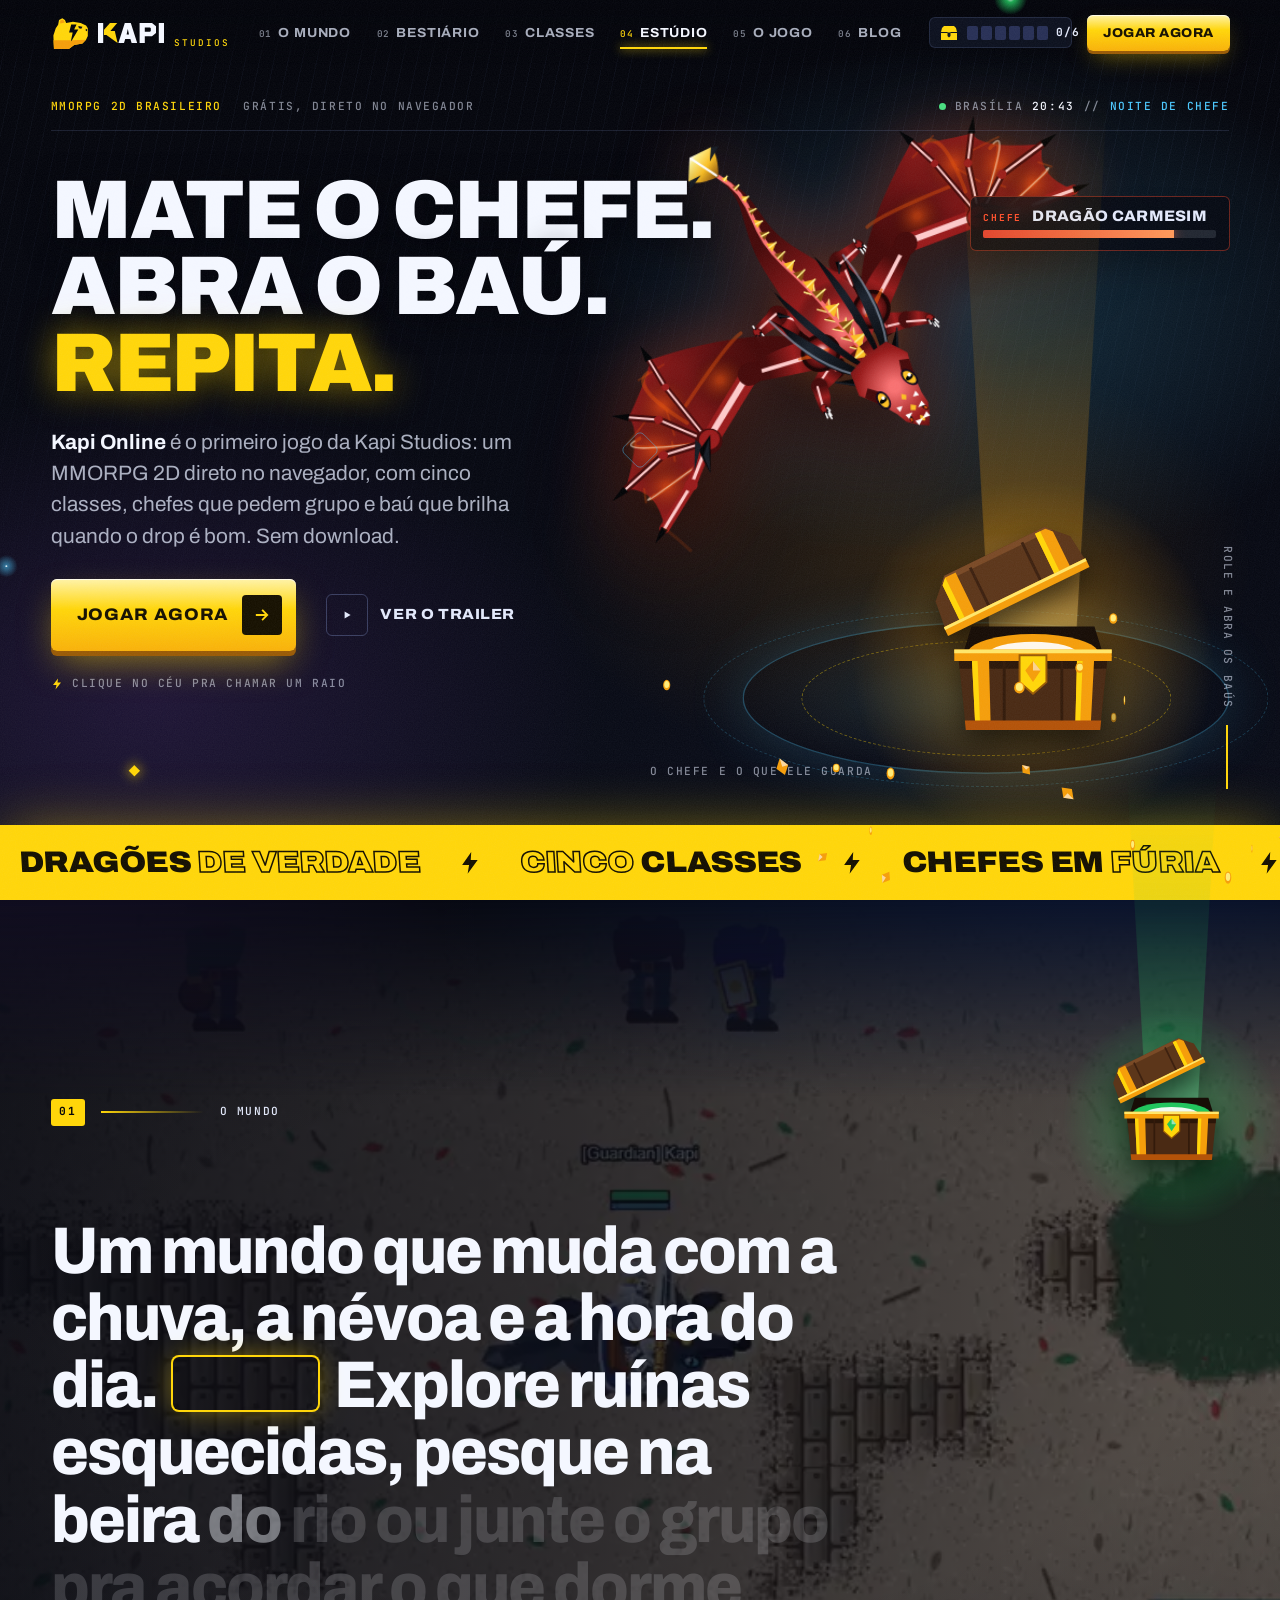
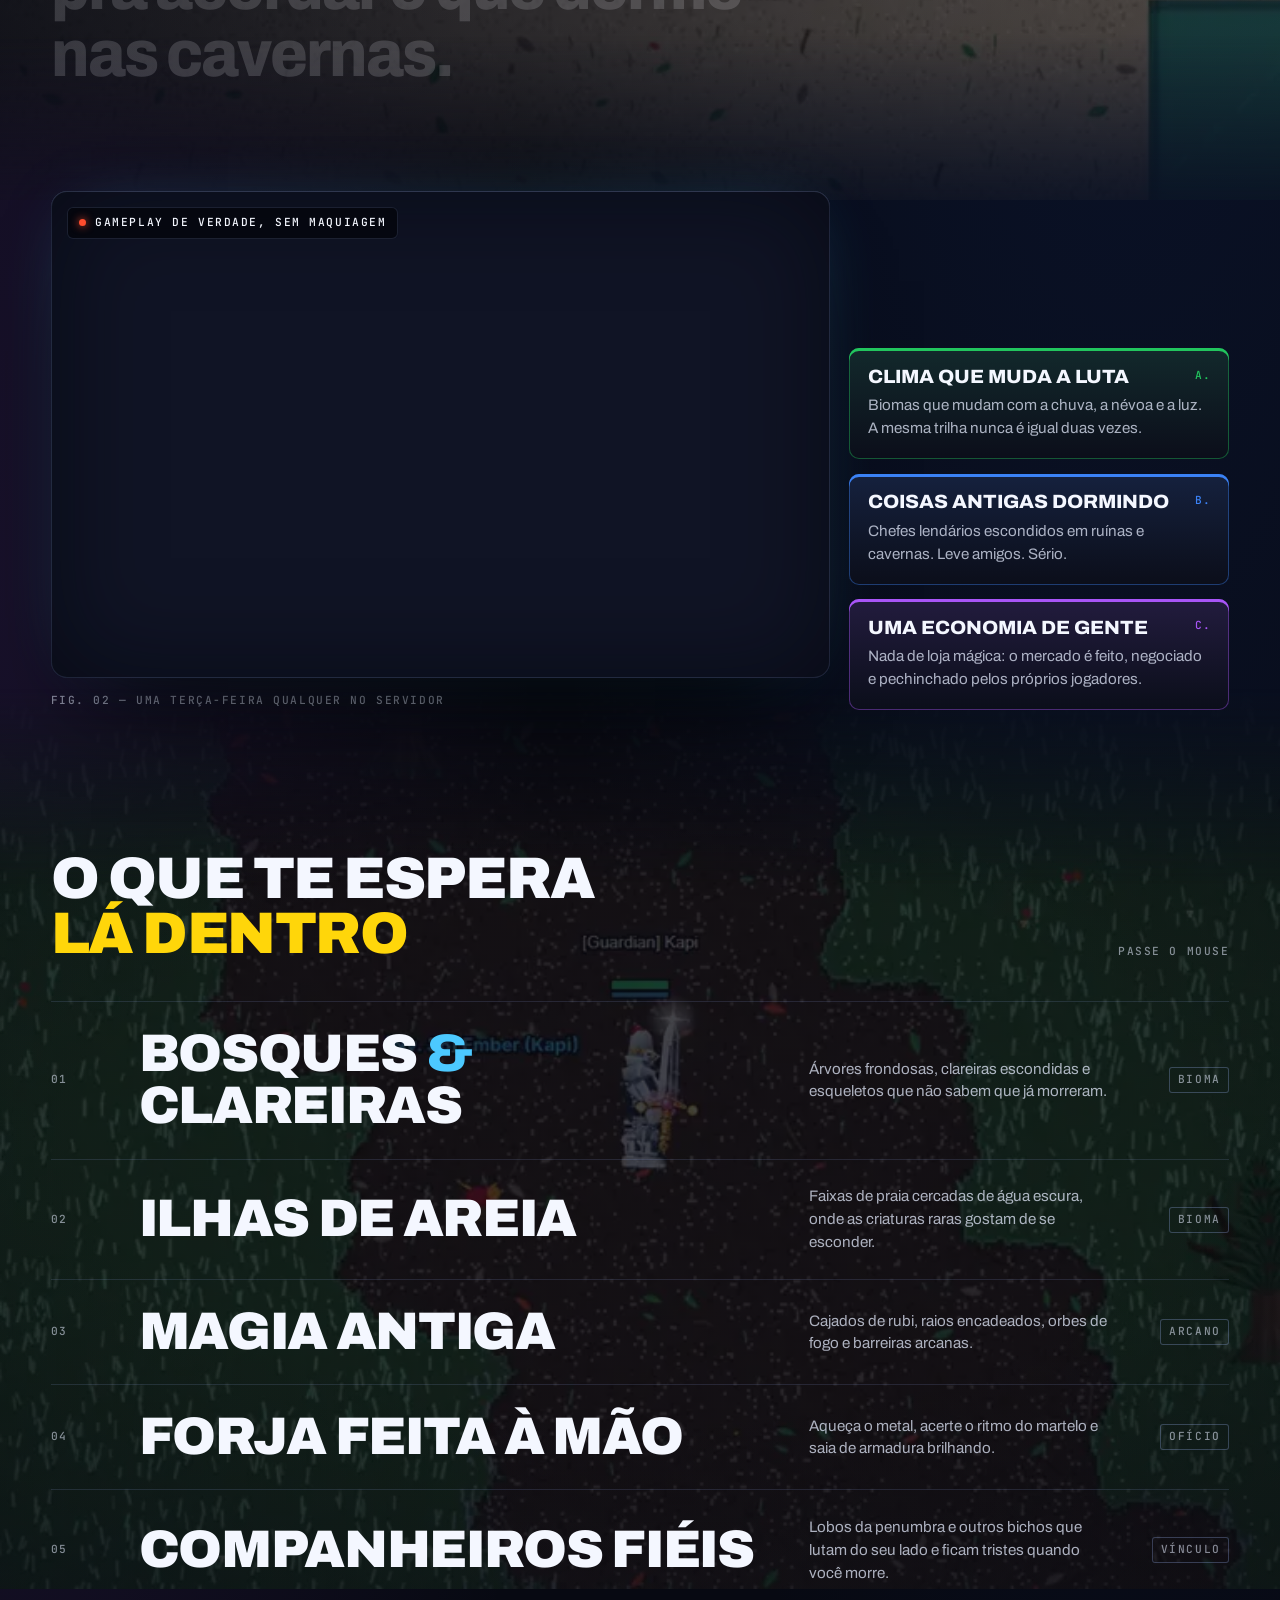
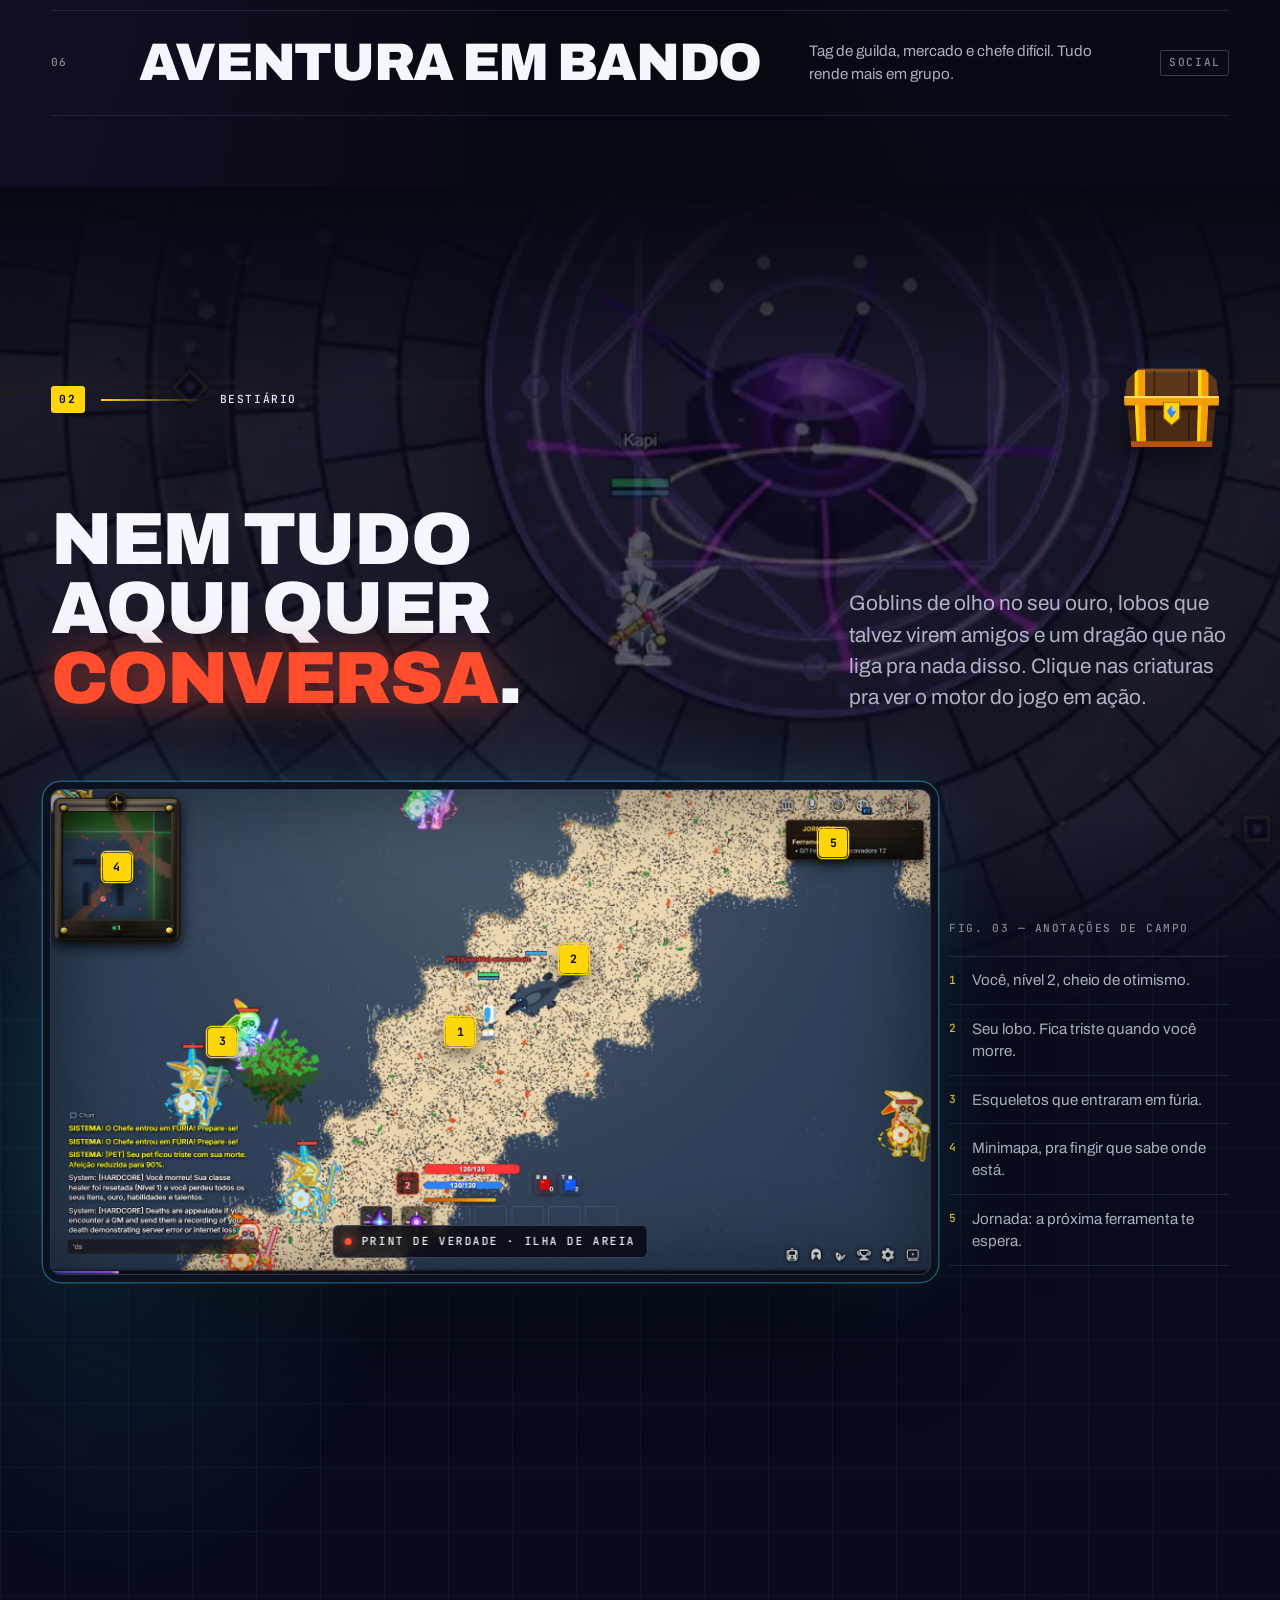
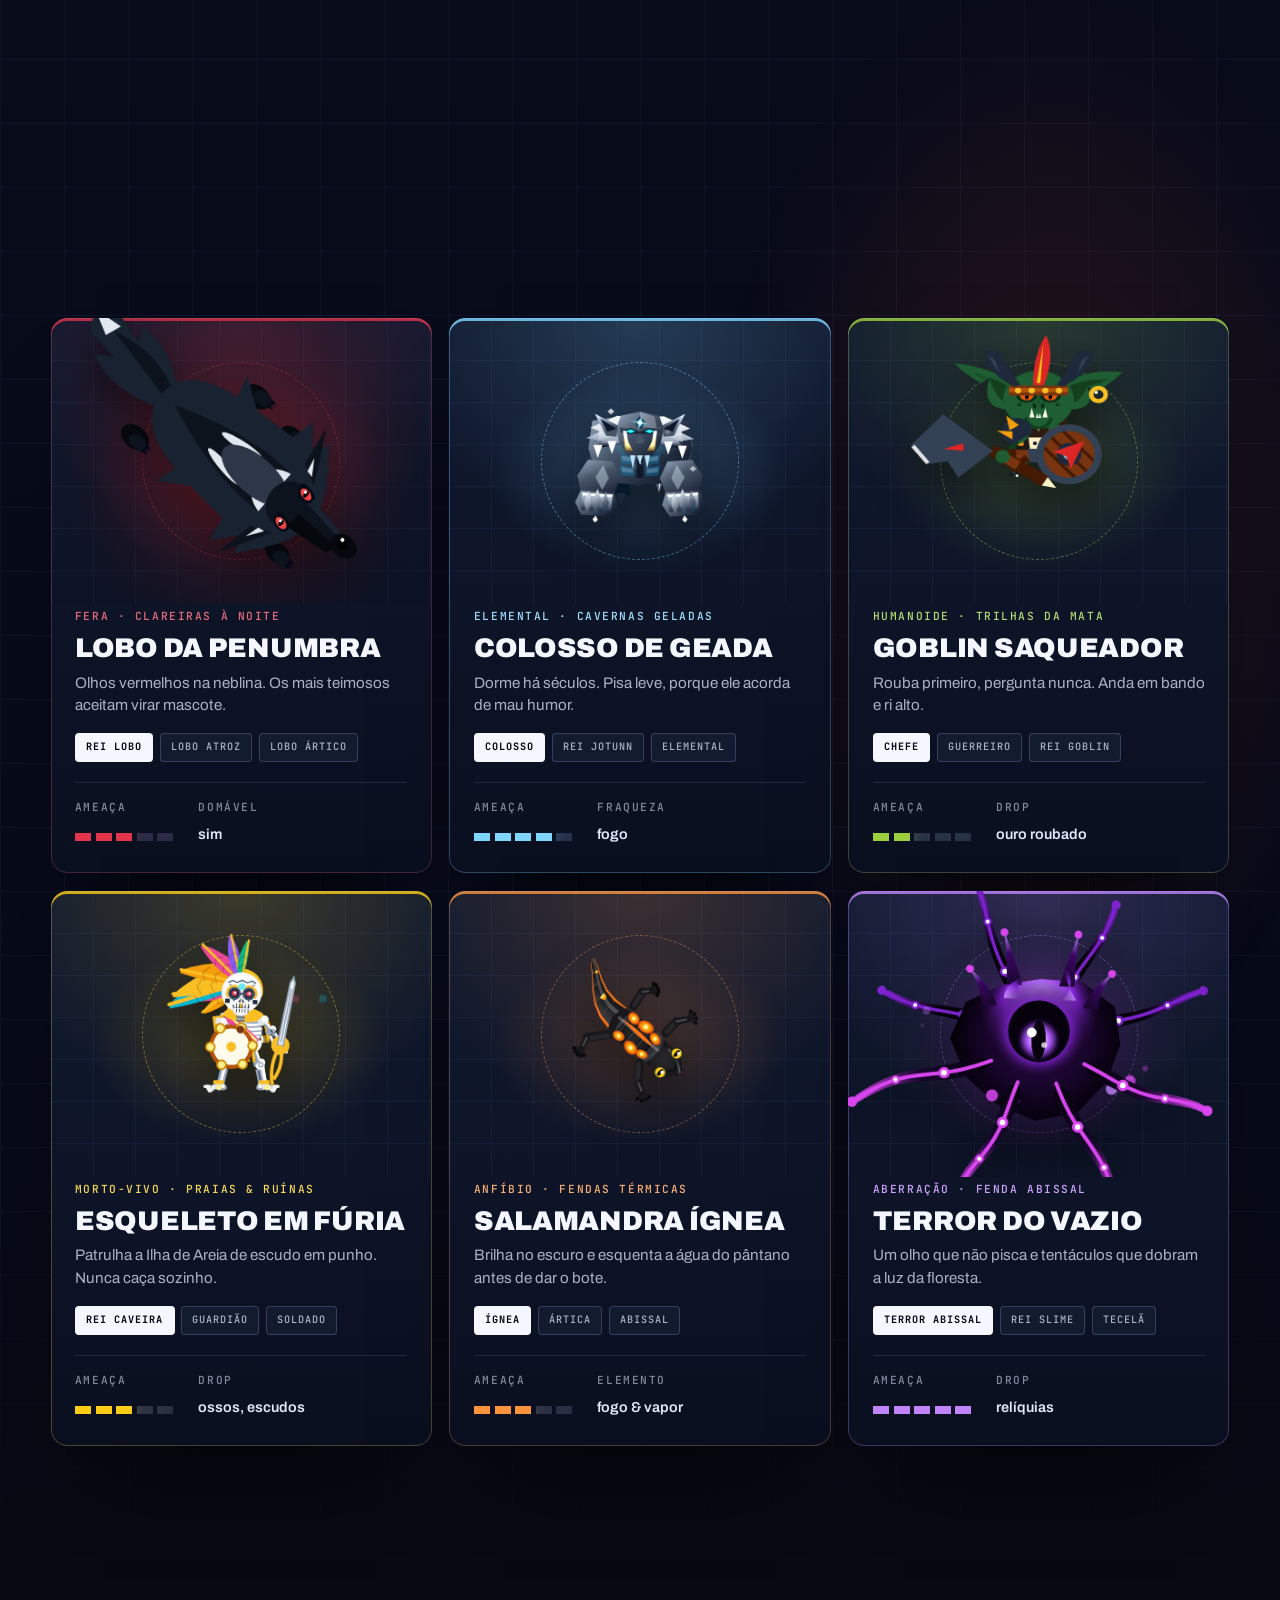
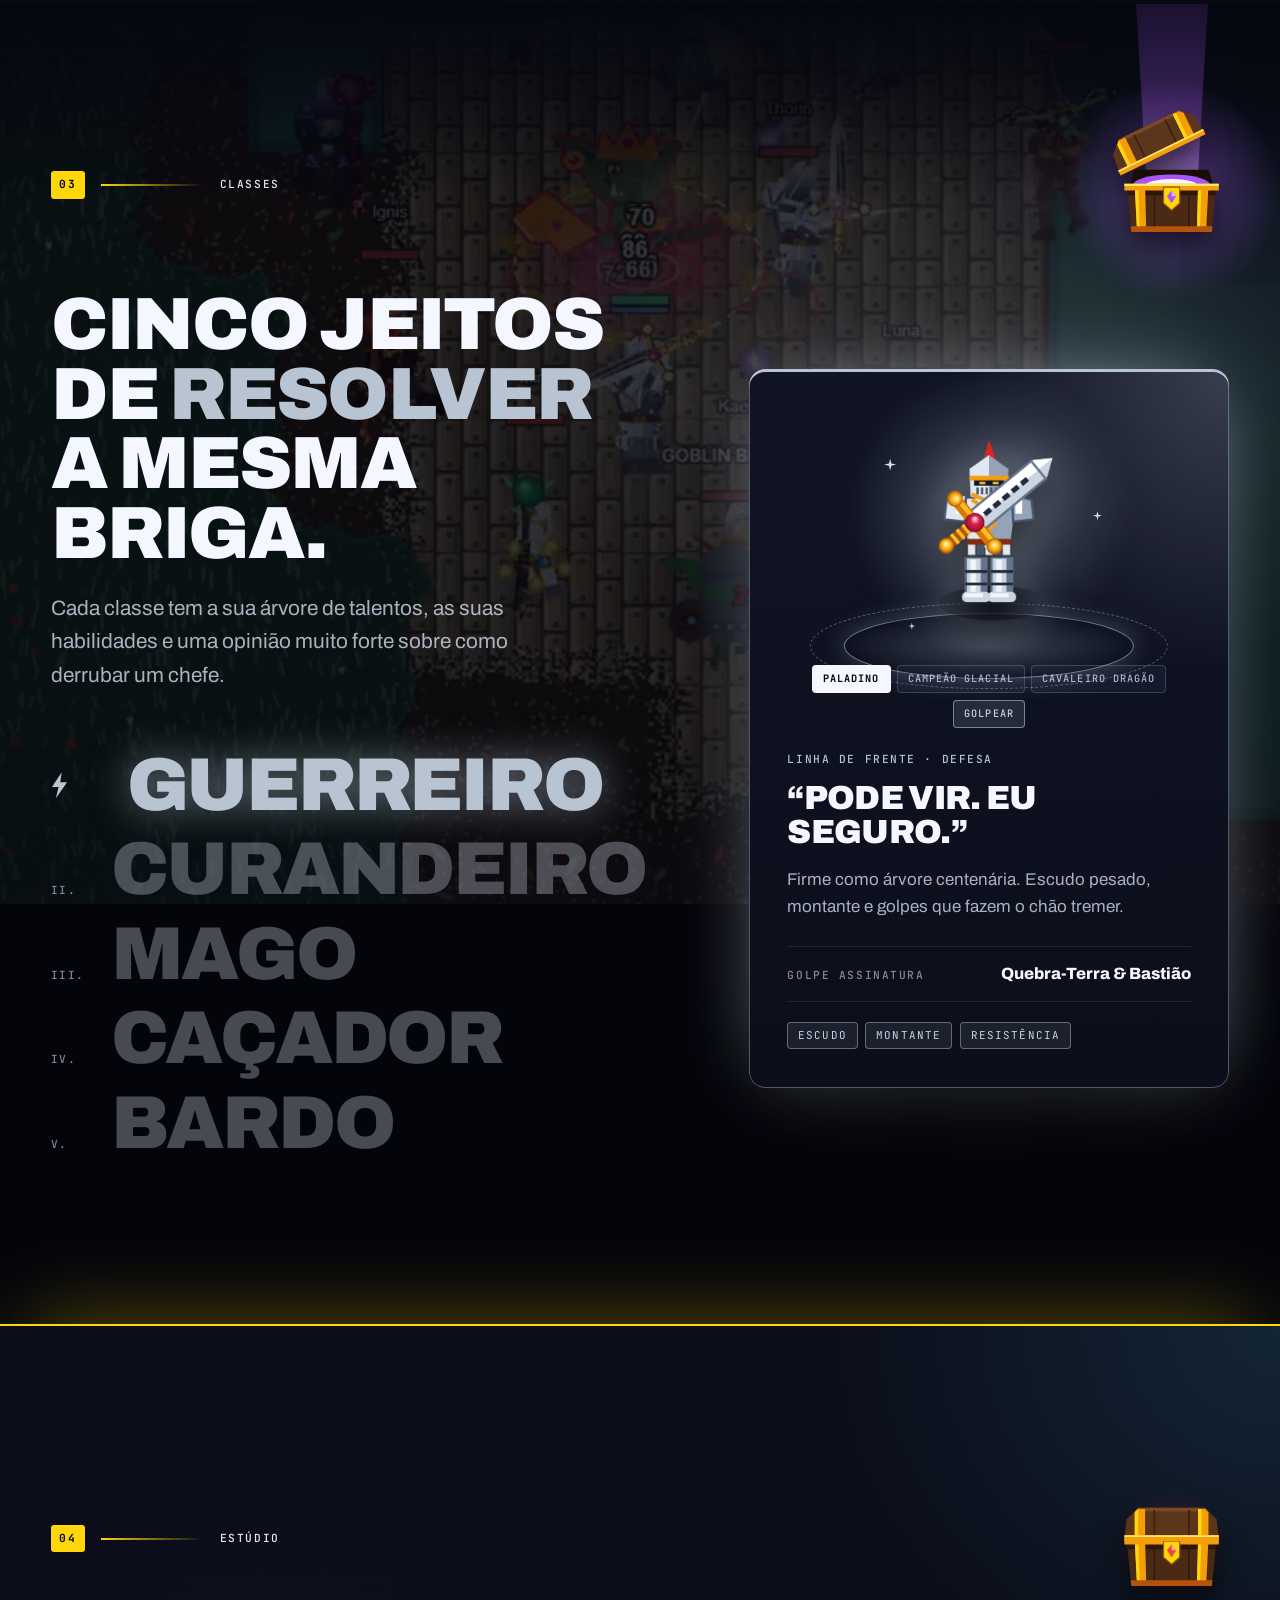
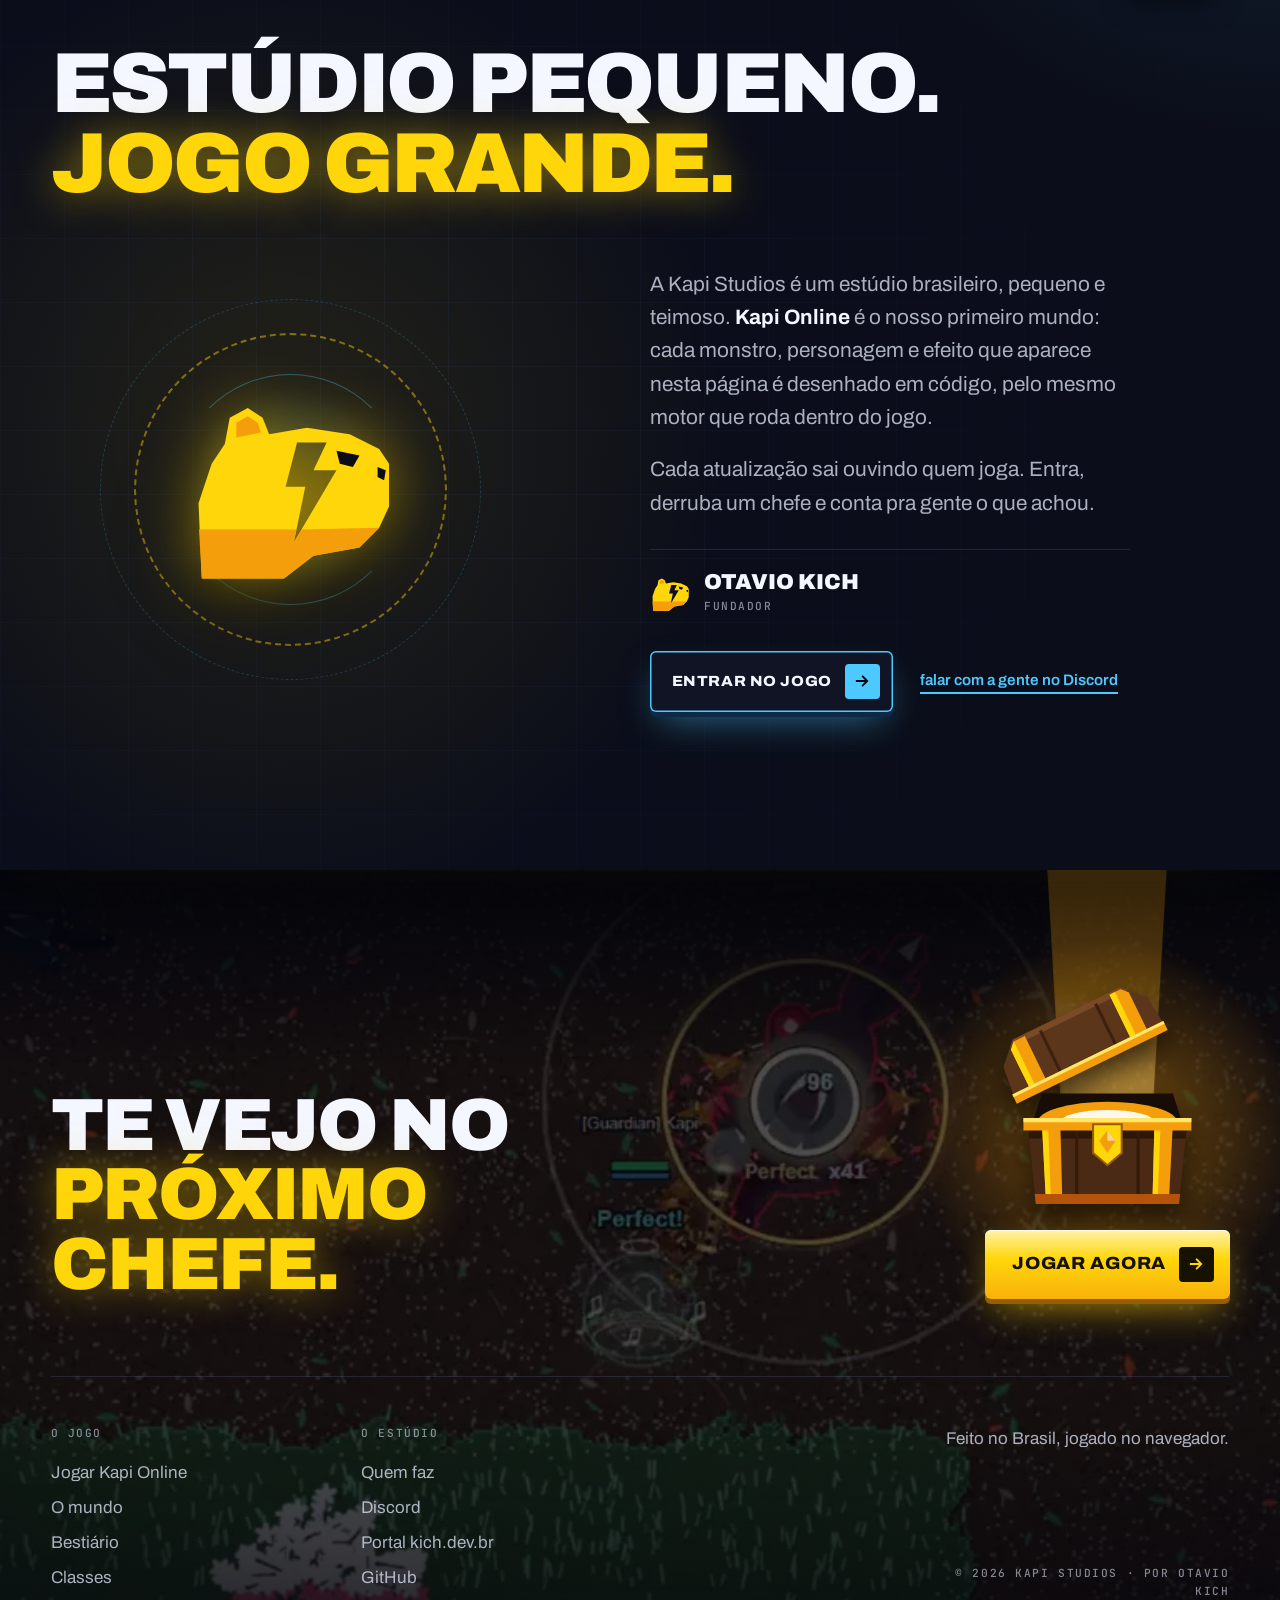
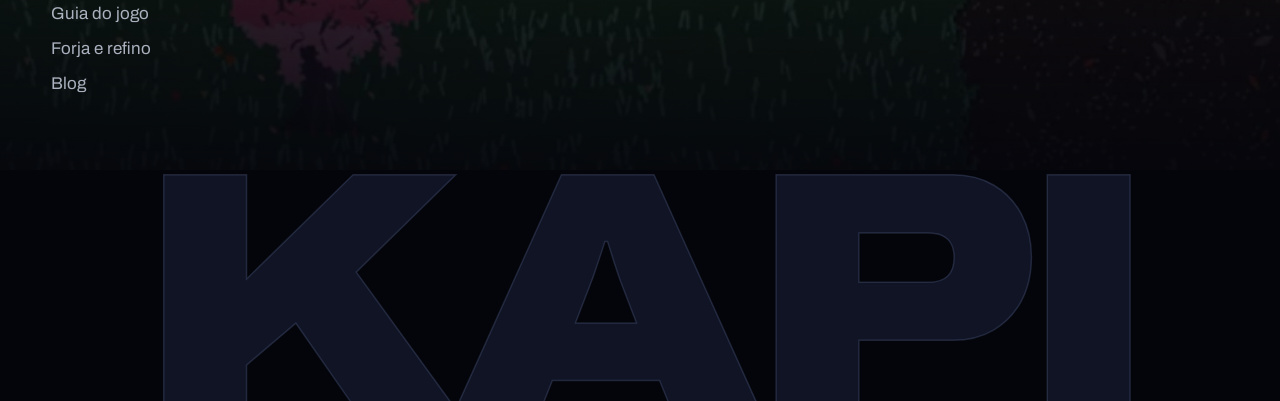
==== commit 3ccef358: "feat: sync latest updates from 2mmorpgexport (2026-11-11)" ====
--- a/index.html
+++ b/index.html
@@ -3,20 +3,20 @@
 <head>
   <meta charset="UTF-8" />
   <meta name="viewport" content="width=device-width, initial-scale=1.0" />
-  <title>Kapi Studios &bull; Perca-se devagar na mata</title>
+  <title>Kapi Studios &bull; Mate o chefe. Abra o baú. Repita.</title>
   <link rel="canonical" href="https://kapistudios.kich.dev.br/" />
-  <meta name="description" content="Kapi Studios é um pequeno estúdio brasileiro de jogos. Conheça 2D MMORPG, uma aventura sem pressa por matas encantadas, rios mansos e magia antiga." />
-  <meta name="theme-color" content="#11140f" />
+  <meta name="description" content="Kapi Studios é um estúdio brasileiro de jogos. Conheça Kapi Online, um MMORPG 2D grátis no navegador: cinco classes, chefes em grupo, forja e baú que brilha quando o drop é bom." />
+  <meta name="theme-color" content="#070912" />
   <meta property="og:type" content="website" />
   <meta property="og:url" content="https://kapistudios.kich.dev.br/" />
-  <meta property="og:title" content="Kapi Studios &bull; Perca-se devagar na mata" />
-  <meta property="og:description" content="Matas encantadas, goblins abusados, lobos domáveis e um dragão que não aceita visita. Grátis, no navegador." />
+  <meta property="og:title" content="Kapi Studios &bull; Mate o chefe. Abra o baú. Repita." />
+  <meta property="og:description" content="Cinco classes, chefes que pedem grupo, forja no ritmo do martelo e um dragão que não aceita visita. Grátis, no navegador." />
   <meta property="og:image" content="https://kapistudios.kich.dev.br/assets/kapi-studios-logo.svg" />
-  <link rel="icon" type="image/svg+xml" href="assets/kapi-mark.svg" />
+  <link rel="icon" type="image/svg+xml" href="assets/favicon.svg" />
   <link rel="preconnect" href="https://fonts.googleapis.com" />
   <link rel="preconnect" href="https://fonts.gstatic.com" crossorigin />
-  <link href="https://fonts.googleapis.com/css2?family=Fraunces:ital,opsz,wght,SOFT,WONK@0,9..144,300..800,0..100,0..1;1,9..144,300..800,0..100,0..1&family=Instrument+Sans:wght@400..700&family=JetBrains+Mono:wght@400;500&display=swap" rel="stylesheet" />
-  <link rel="stylesheet" href="style.css?v=56c5bd8036b6" />
+  <link href="https://fonts.googleapis.com/css2?family=Archivo:wdth,wght@62..125,100..900&family=JetBrains+Mono:wght@400;500;700&display=swap" rel="stylesheet" />
+  <link rel="stylesheet" href="style.css?v=a3921978b3cb" />
   <script>
     document.documentElement.classList.add('js');
     if (window.matchMedia('(prefers-reduced-motion: reduce)').matches) document.documentElement.classList.add('reduced');
@@ -27,54 +27,87 @@
 <body>
   <a href="#topo" class="skip-link">Pular direto pro conteúdo</a>
 
-  <!-- Shared leaf shapes for the illustrations -->
+  <!-- Shared shapes: bolt, arrow and the loot chest (glow, body and lid are separate so the lid can swing open) -->
   <svg width="0" height="0" class="sr-defs" aria-hidden="true" focusable="false">
     <defs>
-      <path id="lf" d="M0 0 C 16 -26 20 -72 0 -120 C -20 -72 -16 -26 0 0 Z"/>
-      <path id="lfh" d="M0 0 C 16 -26 20 -72 0 -120 Z"/>
-      <path id="hl" d="M0 0 C -46 -18 -70 -74 -36 -110 C -18 -126 0 -114 0 -98 C 0 -114 18 -126 36 -110 C 70 -74 46 -18 0 0 Z"/>
-      <symbol id="spark" viewBox="0 0 24 24"><path d="M12 1 C 13 8 16 11 23 12 C 16 13 13 16 12 23 C 11 16 8 13 1 12 C 8 11 11 8 12 1 Z" fill="currentColor"/></symbol>
-      <symbol id="arrow" viewBox="0 0 24 24"><path d="M5 12h13M13 6l6 6-6 6" fill="none" stroke="currentColor" stroke-width="1.8" stroke-linecap="round" stroke-linejoin="round"/></symbol>
+      <symbol id="bolt" viewBox="0 0 24 24"><path d="M14 1 L4 14 H11 L9 23 L20 9 H13 Z" fill="currentColor"/></symbol>
+      <symbol id="arrow" viewBox="0 0 24 24"><path d="M5 12h13M13 6l6 6-6 6" fill="none" stroke="currentColor" stroke-width="2.4" stroke-linecap="square" stroke-linejoin="miter"/></symbol>
+      <symbol id="chest-icon" viewBox="0 0 18 16"><path fill="currentColor" fill-rule="evenodd" d="M1 7 L2 3 L4 1 H14 L16 3 L17 7 Z M1 8 H17 V15 H1 Z M7.5 7.5 H10.5 V11 L9 12.5 L7.5 11 Z"/></symbol>
+      <g id="chest-glow">
+        <path d="M26 96 L36 64 H164 L174 96 Z" fill="#170d06"/>
+        <ellipse cx="100" cy="92" rx="68" ry="20" fill="var(--r)"/>
+        <ellipse cx="100" cy="92" rx="46" ry="12" fill="#fff" opacity="0.92"/>
+      </g>
+      <g id="chest-body">
+        <path d="M22 92 H178 L170 170 H30 Z" fill="#4a2a14"/>
+        <path d="M22 92 H178 L176.5 108 H23.5 Z" fill="#2c1709"/>
+        <path d="M70 100 V170 M130 100 V170" stroke="#331b0b" stroke-width="3" fill="none"/>
+        <path d="M36 92 H54 L56 170 H40 Z M146 92 H164 L160 170 H144 Z" fill="#f59e0b"/>
+        <path d="M36 92 H42 L45 170 H40 Z M146 92 H152 L149 170 H144 Z" fill="#ffd60a"/>
+        <path d="M18 88 H182 V100 H18 Z" fill="#f59e0b"/>
+        <path d="M18 88 H182 V92 H18 Z" fill="#ffe76a"/>
+        <path d="M29 162 H171 L170 172 H30 Z" fill="#b45309"/>
+        <path d="M86 94 H114 V122 L100 134 L86 122 Z" fill="#ffd60a" stroke="#9a5b06" stroke-width="2"/>
+        <path d="M100 100 L108 110 L100 122 L92 110 Z" fill="var(--r)"/>
+        <path d="M100 100 L108 110 H100 Z" fill="#fff" opacity="0.55"/>
+      </g>
+      <g id="chest-lid">
+        <path d="M18 92 L22 56 L42 36 H158 L178 56 L182 92 Z" fill="#5c361a"/>
+        <path d="M42 36 H158 L164 42 H36 Z" fill="#7a4a26"/>
+        <path d="M70 40 V90 M130 40 V90" stroke="#3d2110" stroke-width="3" fill="none"/>
+        <path d="M36 92 V44 L42 38 H54 V92 Z M146 92 V38 H158 L164 44 V92 Z" fill="#f59e0b"/>
+        <path d="M36 92 V44 L42 38 V92 Z M146 92 V38 H152 V92 Z" fill="#ffd60a"/>
+        <path d="M18 84 H182 V94 H18 Z" fill="#f59e0b"/>
+        <path d="M18 84 H182 V87 H18 Z" fill="#ffe76a"/>
+      </g>
     </defs>
   </svg>
 
   <!-- Page-load curtain -->
   <div class="loader" aria-hidden="true">
     <div class="loader-inner">
-      <img src="assets/kapi-mark.svg" alt="" width="64" height="51" class="loader-mark" />
-      <p class="loader-line"><span>acordando a capivara</span><span class="loader-count">0</span></p>
+      <img src="assets/kapi-mark.svg" alt="" width="84" height="84" class="loader-mark" />
+      <span class="loader-bar"><i></i></span>
+      <p class="loader-line"><span>carregando a tempestade</span><span class="loader-count">0</span></p>
     </div>
   </div>
 
-  <!-- Fluid cursor -->
+  <!-- Cursor -->
   <div class="cursor" aria-hidden="true">
     <span class="cursor-dot"></span>
     <span class="cursor-ring"><span class="cursor-label"></span></span>
   </div>
 
   <div class="grain" aria-hidden="true"></div>
+  <!-- Lightning, loot bursts and sparks are drawn here, above the page -->
+  <canvas class="fx" id="fx" aria-hidden="true"></canvas>
 
   <!-- ===================== HEADER ===================== -->
   <header class="site-header" id="site-header">
-    <a href="#topo" class="brand" aria-label="Kapi Studios, voltar ao início" data-cursor="link">
-      <img src="assets/kapi-mark.svg" alt="" width="40" height="32" class="brand-mark" />
-      <span class="brand-word">Kapi<em>studios</em></span>
+    <a href="#topo" class="brand" aria-label="Kapi Studios, voltar ao início" data-cursor="link" data-zap>
+      <img src="assets/kapi-mark.svg" alt="" width="38" height="38" class="brand-mark" />
+      <img src="assets/kapi-wordmark.svg" alt="" width="66" height="20" class="brand-type" />
+      <span class="brand-sub">studios</span>
     </a>
 
     <nav class="main-nav" id="main-nav" aria-label="Navegação principal">
       <a href="#mundo" class="nav-link" data-cursor="link"><span class="nav-num">01</span>O mundo</a>
       <a href="#bestiario" class="nav-link" data-cursor="link"><span class="nav-num">02</span>Bestiário</a>
-      <a href="#classes" class="nav-link" data-cursor="link"><span class="nav-num">03</span>As trilhas</a>
-      <a href="#estudio" class="nav-link" data-cursor="link"><span class="nav-num">04</span>Quem faz</a>
+      <a href="#classes" class="nav-link" data-cursor="link"><span class="nav-num">03</span>Classes</a>
+      <a href="#estudio" class="nav-link" data-cursor="link"><span class="nav-num">04</span>Estúdio</a>
       <a href="/mmorpg/" class="nav-link" data-cursor="link"><span class="nav-num">05</span>O jogo</a>
       <a href="/blog/" class="nav-link" data-cursor="link"><span class="nav-num">06</span>Blog</a>
-      <a href="https://mmorpg.kich.dev.br" target="_blank" rel="noopener" class="nav-link nav-link-mobile-cta">Entrar na mata</a>
+      <a href="https://mmorpg.kich.dev.br" target="_blank" rel="noopener" class="nav-link nav-link-mobile-cta">Jogar agora</a>
     </nav>
 
     <div class="header-actions">
-      <a href="https://mmorpg.kich.dev.br" target="_blank" rel="noopener" class="btn btn-pill magnetic" data-cursor="link">
-        <span class="live-dot" aria-hidden="true"></span>
-        <span class="btn-text">Entrar na mata</span>
+      <div class="loot-meter" id="loot-meter" role="img" aria-label="Baús abertos: 0 de 6">
+        <svg class="meter-icon" aria-hidden="true"><use href="#chest-icon"/></svg>
+        <span class="meter-segs" aria-hidden="true"><i></i><i></i><i></i><i></i><i></i><i></i></span>
+        <span class="mono meter-count" id="meter-count" aria-hidden="true">0/6</span>
+      </div>
+      <a href="https://mmorpg.kich.dev.br" target="_blank" rel="noopener" class="btn btn-primary btn-sm magnetic" data-cursor="link">
+        <span class="btn-text">Jogar agora</span>
       </a>
       <button type="button" class="nav-toggle" id="nav-toggle" aria-expanded="false" aria-controls="main-nav" aria-label="Abrir o menu">
         <span></span><span></span>
@@ -85,26 +118,23 @@
   <main id="topo">
     <!-- ===================== HERO ===================== -->
     <section class="hero" aria-labelledby="hero-title">
-      <canvas class="fireflies" data-count="34" aria-hidden="true"></canvas>
+      <canvas class="sparks" data-count="46" aria-hidden="true"></canvas>
 
       <div class="hero-meta-row">
-        <p class="mono hero-issue"><span>Nº 01</span> Um MMORPG brasileiro, de graça no navegador</p>
-        <p class="mono hero-clock" aria-live="off"><span class="live-dot" aria-hidden="true"></span><span id="clock-place">Brasília</span> <span id="clock-time">--:--</span> &mdash; <span id="clock-mood">a mata tá acordada</span></p>
+        <p class="mono hero-issue"><span>MMORPG 2D brasileiro</span> grátis, direto no navegador</p>
+        <p class="mono hero-clock" aria-live="off"><span class="live-dot" aria-hidden="true"></span><span id="clock-place">Brasília</span> <span id="clock-time">--:--</span> // <span id="clock-mood">servidor no ar</span></p>
       </div>
 
       <div class="hero-stage">
         <h1 class="hero-title" id="hero-title">
-          <span class="line"><span>Perca-se</span></span>
-          <span class="line line-indent"><span><em>devagar</em><svg class="title-spark" aria-hidden="true"><use href="#spark"/></svg></span></span>
-          <span class="line"><span>na mata.</span></span>
+          <span class="line"><span>Mate o chefe.</span></span>
+          <span class="line"><span>Abra o baú.</span></span>
+          <span class="line line-volt"><span>Repita.</span></span>
         </h1>
 
-        <figure class="hero-plate" data-depth="0.6">
-          <div class="plate-photo plate-game">
-            <span class="plate-island" aria-hidden="true"></span>
-            <span class="plate-grid" aria-hidden="true"></span>
-          </div>
-          <div class="plate-dragon" id="hero-dragon-wrap" role="button" tabindex="0" aria-label="Dragão Carmesim sobrevoando a Ilha de Areia — clique para ver a baforada de fogo" data-cursor="play">
+        <figure class="hero-arena" data-depth="0.6">
+          <span class="arena-ring" aria-hidden="true"></span>
+          <div class="plate-dragon" id="hero-dragon-wrap" role="button" tabindex="0" aria-label="Dragão Carmesim guardando o baú. Clique para ver a baforada de fogo" data-cursor="play">
             <canvas id="hero-dragon-canvas" class="plate-dragon-canvas" width="560" height="480"></canvas>
           </div>
           <button type="button" class="boss-chip" id="hero-boss-chip" aria-label="Provocar o Dragão Carmesim" data-cursor="play">
@@ -112,141 +142,48 @@
             <span class="boss-chip-name">Dragão Carmesim</span>
             <span class="boss-bar"><span></span></span>
           </button>
-          <figcaption class="mono plate-caption">fig. 01 &mdash; o chefe, sobrevoando a Ilha de Areia</figcaption>
+          <button type="button" class="chest chest-hero" data-chest data-rarity="legendary" aria-label="Abrir o baú" data-cursor="open">
+            <span class="chest-beam" aria-hidden="true"></span>
+            <svg class="chest-svg" viewBox="0 0 200 180" aria-hidden="true" focusable="false"><use href="#chest-glow" class="chest-glow"/><use href="#chest-body"/><use href="#chest-lid" class="chest-lid"/></svg>
+          </button>
+          <figcaption class="mono arena-caption">o chefe e o que ele guarda</figcaption>
         </figure>
-
-        <div class="hero-capy" data-depth="1.4">
-          <div class="capy-interactive" id="capy-pet" role="button" tabindex="0" aria-label="Fazer carinho na capivara" data-cursor="pet">
-            <span class="capy-tooltip" id="capy-tooltip" aria-live="polite">me faz um carinho?</span>
-            <svg class="capy-scene" viewBox="0 0 520 380" role="img" aria-label="Uma capivara descansando em uma ilhota no rio, cercada por folhas">
-              <defs>
-                <radialGradient id="capyGlow" cx="50%" cy="50%" r="50%">
-                  <stop offset="0%" stop-color="#e8cf7a" stop-opacity="0.35"/>
-                  <stop offset="100%" stop-color="#e8cf7a" stop-opacity="0"/>
-                </radialGradient>
-                <path id="blade" d="M-3 0 C -3 -14 0 -28 6 -40 C 3 -26 3 -12 3 0 Z"/>
-                <filter id="softGlow" x="-100%" y="-100%" width="300%" height="300%">
-                  <feGaussianBlur stdDeviation="4"/>
-                </filter>
-              </defs>
-              <circle cx="300" cy="230" r="210" fill="url(#capyGlow)"/>
-              <!-- Ferns behind -->
-              <g class="sway-up">
-                <use href="#lf" transform="translate(380,335) rotate(20) scale(1.45)" fill="#4d5a35"/>
-                <use href="#lfh" transform="translate(380,335) rotate(20) scale(1.45)" fill="#434f2e"/>
-                <use href="#lf" transform="translate(425,335) rotate(40) scale(1.2)" fill="#5f6d40"/>
-                <use href="#lfh" transform="translate(425,335) rotate(40) scale(1.2)" fill="#56633a"/>
-                <use href="#lf" transform="translate(455,338) rotate(58) scale(1.0)" fill="#74804c"/>
-                <use href="#lf" transform="translate(340,335) rotate(4) scale(1.55)" fill="#5f6d40"/>
-                <use href="#lfh" transform="translate(340,335) rotate(4) scale(1.55)" fill="#56633a"/>
-              </g>
-              <g class="sway-up sway-up-alt">
-                <use href="#lf" transform="translate(125,338) rotate(-25) scale(1.1)" fill="#4d5a35"/>
-                <use href="#lf" transform="translate(95,340) rotate(-48) scale(0.9)" fill="#5f6d40"/>
-                <use href="#lfh" transform="translate(95,340) rotate(-48) scale(0.9)" fill="#56633a"/>
-              </g>
-              <!-- Islet -->
-              <ellipse cx="270" cy="342" rx="222" ry="24" fill="#262b1c"/>
-              <ellipse cx="270" cy="335" rx="206" ry="16" fill="#3a4228"/>
-              <!-- Capybara -->
-              <g class="capy">
-                <path d="M120 334 C 104 262 150 206 244 203 C 294 202 326 212 342 228 L 348 334 Z" fill="#a8622f"/>
-                <ellipse cx="186" cy="280" rx="62" ry="46" fill="#b5703a"/>
-                <path d="M164 252 q 10 -8 20 0 M246 222 q 10 -7 20 0 M146 288 q 8 -6 16 0" fill="none" stroke="#7f4520" stroke-width="3.5" stroke-linecap="round"/>
-                <rect x="206" y="322" width="30" height="15" rx="7.5" fill="#8a4f25"/>
-                <rect x="262" y="322" width="30" height="15" rx="7.5" fill="#8a4f25"/>
-                <g class="capy-head">
-                  <path d="M306 236 C 306 206 336 193 374 195 C 416 197 442 215 444 243 C 446 277 426 299 384 301 L 314 301 C 306 279 306 256 306 236 Z" fill="#c98a4b"/>
-                  <g class="capy-ear">
-                    <circle cx="340" cy="203" r="16" fill="#8a5530"/>
-                    <circle cx="341" cy="205" r="9" fill="#e8a191"/>
-                  </g>
-                  <path d="M370 263 C 370 247 392 241 414 243 C 434 245 446 257 444 273 C 442 291 424 301 398 300 C 380 299 370 283 370 263 Z" fill="#ecc48e"/>
-                  <ellipse cx="376" cy="271" rx="12" ry="7" fill="#f2a48f" opacity="0.85"/>
-                  <g class="capy-eye">
-                    <circle cx="384" cy="237" r="7.5" fill="#2a160d"/>
-                    <circle cx="386.5" cy="234" r="2.4" fill="#ffffff"/>
-                  </g>
-                  <path d="M390 276 q 18 10 36 -4" fill="none" stroke="#2a160d" stroke-width="4" stroke-linecap="round"/>
-                  <ellipse cx="434" cy="237" rx="10" ry="12" fill="#3b1d12"/>
-                  <circle cx="431" cy="232" r="3" fill="#ffffff" opacity="0.5"/>
-                </g>
-              </g>
-              <!-- Petting Hearts (Triggered on click) -->
-              <g class="capy-hearts" id="capy-hearts" aria-hidden="true">
-                <path class="heart h1" d="M360 175 c -5 -10 -18 -10 -18 0 c 0 8 18 18 18 18 s 18 -10 18 -18 c 0 -10 -13 -10 -18 0 Z" fill="#f2a48f"/>
-                <path class="heart h2" d="M395 155 c -4 -8 -14 -8 -14 0 c 0 6 14 14 14 14 s 14 -8 14 -14 c 0 -8 -10 -8 -14 0 Z" fill="#f6e27a"/>
-              </g>
-              <!-- Magic glow flowers -->
-              <g class="magic-flower">
-                <path d="M86 340 C 84 326 88 316 92 306 C 91 318 90 328 90 340 Z" fill="#616d3f"/>
-                <circle cx="92" cy="304" r="9" fill="#f6e27a" filter="url(#softGlow)" opacity="0.9"/>
-                <circle cx="92" cy="304" r="4" fill="#fff7c2"/>
-              </g>
-              <g class="magic-flower magic-flower-alt">
-                <path d="M466 342 C 464 330 468 322 471 314 C 470 324 470 332 470 342 Z" fill="#616d3f"/>
-                <circle cx="471" cy="312" r="8" fill="#c9b8e8" filter="url(#softGlow)" opacity="0.9"/>
-                <circle cx="471" cy="312" r="3.5" fill="#efe8ff"/>
-              </g>
-              <!-- Grass in front -->
-              <g fill="#7f8a52">
-                <use href="#blade" transform="translate(70,346) rotate(-10)"/>
-                <use href="#blade" transform="translate(110,348) rotate(6) scale(0.8)"/>
-                <use href="#blade" transform="translate(150,350) rotate(-4) scale(0.7)"/>
-                <use href="#blade" transform="translate(330,350) rotate(8) scale(0.75)"/>
-                <use href="#blade" transform="translate(400,348) rotate(-6) scale(0.9)"/>
-                <use href="#blade" transform="translate(440,346) rotate(12)"/>
-              </g>
-              <g fill="#616d3f">
-                <use href="#blade" transform="translate(84,348) rotate(14) scale(0.85)"/>
-                <use href="#blade" transform="translate(190,352) rotate(-12) scale(0.6)"/>
-                <use href="#blade" transform="translate(300,352) rotate(10) scale(0.6)"/>
-                <use href="#blade" transform="translate(420,350) rotate(-14) scale(0.8)"/>
-              </g>
-              <!-- Twinkles -->
-              <g fill="#fff3b0">
-                <path class="twinkle t1" d="M250 120 C 251 126 253 128 259 129 C 253 130 251 132 250 138 C 249 132 247 130 241 129 C 247 128 249 126 250 120 Z"/>
-                <path class="twinkle t2" d="M470 170 C 471 175 472 176 477 177 C 472 178 471 179 470 184 C 469 179 468 178 463 177 C 468 176 469 175 470 170 Z"/>
-                <path class="twinkle t3" d="M150 180 C 151 185 152 186 157 187 C 152 188 151 189 150 194 C 149 189 148 188 143 187 C 148 186 149 185 150 180 Z"/>
-              </g>
-            </svg>
-          </div>
-        </div>
 
         <div class="hero-copy">
           <p class="hero-lead">
-            <strong>2D MMORPG</strong> é a primeira aventura da Kapi Studios: ilhas de areia, goblins abusados, lobos que viram amigos e um dragão que não aceita visita. Sem download, sem pressa.
+            <strong>Kapi Online</strong> é o primeiro jogo da Kapi Studios: um MMORPG 2D direto no navegador, com cinco classes, chefes que pedem grupo e baú que brilha quando o drop é bom. Sem download.
           </p>
           <div class="hero-cta">
             <a href="https://mmorpg.kich.dev.br" target="_blank" rel="noopener" class="btn btn-primary magnetic" data-cursor="link">
-              <span class="btn-text">Começar a jornada</span>
+              <span class="btn-text">Jogar agora</span>
               <span class="btn-icon"><svg width="18" height="18"><use href="#arrow"/></svg></span>
             </a>
             <button type="button" class="btn btn-quiet" id="btn-open-trailer" data-cursor="play">
               <span class="play-disc" aria-hidden="true"><svg viewBox="0 0 20 20" width="12" height="12"><path d="M6 4 L16 10 L6 16 Z" fill="currentColor"/></svg></span>
-              <span class="btn-text">Espiar o trailer</span>
+              <span class="btn-text">Ver o trailer</span>
             </button>
           </div>
-        </div>
-
-        <p class="mono scroll-cue" aria-hidden="true"><span>role sem pressa</span><span class="cue-line"></span></p>
+          <p class="mono hero-hint"><svg aria-hidden="true"><use href="#bolt"/></svg>clique no céu pra chamar um raio</p>
+        </div>
+
+        <p class="mono scroll-cue" aria-hidden="true"><span>role e abra os baús</span><span class="cue-line"></span></p>
       </div>
 
       <div class="marquee" aria-label="Destaques do jogo">
         <div class="marquee-track">
           <ul class="marquee-group">
-            <li>Dragões <em>de verdade</em></li><li aria-hidden="true"><svg><use href="#spark"/></svg></li>
-            <li><em>Cinco</em> trilhas de classe</li><li aria-hidden="true"><svg><use href="#spark"/></svg></li>
-            <li>Chefes em <em>fúria</em></li><li aria-hidden="true"><svg><use href="#spark"/></svg></li>
-            <li>Mascotes <em>&amp;</em> montarias</li><li aria-hidden="true"><svg><use href="#spark"/></svg></li>
-            <li>Servidor brasileiro</li><li aria-hidden="true"><svg><use href="#spark"/></svg></li>
+            <li>Dragões <em>de verdade</em></li><li aria-hidden="true"><svg><use href="#bolt"/></svg></li>
+            <li><em>Cinco</em> classes</li><li aria-hidden="true"><svg><use href="#bolt"/></svg></li>
+            <li>Chefes em <em>fúria</em></li><li aria-hidden="true"><svg><use href="#bolt"/></svg></li>
+            <li>Mascotes <em>e</em> montarias</li><li aria-hidden="true"><svg><use href="#bolt"/></svg></li>
+            <li>Servidor <em>brasileiro</em></li><li aria-hidden="true"><svg><use href="#bolt"/></svg></li>
           </ul>
           <ul class="marquee-group" aria-hidden="true">
-            <li>Dragões <em>de verdade</em></li><li><svg><use href="#spark"/></svg></li>
-            <li><em>Cinco</em> trilhas de classe</li><li><svg><use href="#spark"/></svg></li>
-            <li>Chefes em <em>fúria</em></li><li><svg><use href="#spark"/></svg></li>
-            <li>Mascotes <em>&amp;</em> montarias</li><li><svg><use href="#spark"/></svg></li>
-            <li>Servidor brasileiro</li><li><svg><use href="#spark"/></svg></li>
+            <li>Dragões <em>de verdade</em></li><li><svg><use href="#bolt"/></svg></li>
+            <li><em>Cinco</em> classes</li><li><svg><use href="#bolt"/></svg></li>
+            <li>Chefes em <em>fúria</em></li><li><svg><use href="#bolt"/></svg></li>
+            <li>Mascotes <em>e</em> montarias</li><li><svg><use href="#bolt"/></svg></li>
+            <li>Servidor <em>brasileiro</em></li><li><svg><use href="#bolt"/></svg></li>
           </ul>
         </div>
       </div>
@@ -256,15 +193,19 @@
     <section class="world" id="mundo" aria-labelledby="mundo-title">
       <div class="scene scene-intro">
       <div class="scene-bg scene-bg-left" aria-hidden="true"><div class="scene-pin"><video muted loop playsinline preload="none" poster="assets/video/bg-mount.webp" data-clip="mount"></video></div></div>
-      <div class="section-label reveal"><span class="mono">01</span><span class="label-rule"></span><span class="mono">O mundo</span></div>
-
-      <h2 class="visually-hidden" id="mundo-title">O mundo de 2D MMORPG</h2>
+      <div class="section-label reveal"><span class="mono">01</span><span class="label-rule"></span><span class="mono">O mundo</span>
+          <button type="button" class="chest" data-chest data-rarity="uncommon" aria-label="Abrir o baú" data-cursor="open">
+            <span class="chest-beam" aria-hidden="true"></span>
+            <svg class="chest-svg" viewBox="0 0 200 180" aria-hidden="true" focusable="false"><use href="#chest-glow" class="chest-glow"/><use href="#chest-body"/><use href="#chest-lid" class="chest-lid"/></svg>
+          </button></div>
+
+      <h2 class="visually-hidden" id="mundo-title">O mundo de Kapi Online</h2>
       <p class="manifesto scrub">
         Um mundo que muda com a chuva, a névoa e a hora do dia.
         <button type="button" class="inline-clip" id="btn-inline-trailer" aria-label="Assistir trailer" data-cursor="play">
           <video autoplay muted loop playsinline preload="metadata" aria-hidden="true"><source src="assets/mmorpg-preview.mp4" type="video/mp4" /></video>
         </button>
-        Siga os vaga-lumes até ruínas esquecidas, pesque na beira do rio ou junte a turma pra acordar o que dorme nas cavernas.
+        Explore ruínas esquecidas, pesque na beira do rio ou junte o grupo pra acordar o que dorme nas cavernas.
       </p>
       </div>
 
@@ -282,7 +223,7 @@
         <ol class="marginalia">
           <li class="reveal">
             <span class="mono note-num">a.</span>
-            <h3>Ciclos que respiram</h3>
+            <h3>Clima que muda a luta</h3>
             <p>Biomas que mudam com a chuva, a névoa e a luz. A mesma trilha nunca é igual duas vezes.</p>
           </li>
           <li class="reveal">
@@ -302,8 +243,8 @@
       <div class="index scene">
         <div class="scene-bg" aria-hidden="true"><div class="scene-pin"><video muted loop playsinline preload="none" poster="assets/video/bg-pet.webp" data-clip="pet"></video></div></div>
         <div class="index-head reveal">
-          <h2 class="display-md">Coisas que você vai <em>tropeçar</em> por lá</h2>
-          <p class="mono">passe o mouse, sem compromisso</p>
+          <h2 class="display-md">O que te espera <em>lá dentro</em></h2>
+          <p class="mono">passe o mouse</p>
         </div>
 
         <ul class="index-list">
@@ -322,7 +263,7 @@
           <li class="index-row reveal" data-preview="2">
             <span class="mono row-num">03</span>
             <h3 class="row-title">Magia antiga</h3>
-            <p class="row-desc">Cajados de rubi, feitiços elementais e artes de sangue pra quem tem coragem de estudar.</p>
+            <p class="row-desc">Cajados de rubi, raios encadeados, orbes de fogo e barreiras arcanas.</p>
             <span class="mono row-tag">arcano</span>
           </li>
           <li class="index-row reveal" data-preview="3">
@@ -340,7 +281,7 @@
           <li class="index-row reveal" data-preview="5">
             <span class="mono row-num">06</span>
             <h3 class="row-title">Aventura em bando</h3>
-            <p class="row-desc">Tag de guilda, mercado, fogueira e chefe difícil. Tudo fica melhor com a turma.</p>
+            <p class="row-desc">Tag de guilda, mercado e chefe difícil. Tudo rende mais em grupo.</p>
             <span class="mono row-tag">social</span>
           </li>
         </ul>
@@ -358,17 +299,21 @@
       <div class="bestiary-sky" aria-hidden="true"></div>
       <div class="scene scene-bestiary">
       <div class="scene-bg" aria-hidden="true"><div class="scene-pin"><video muted loop playsinline preload="none" poster="assets/video/bg-void.webp" data-clip="void"></video></div></div>
-      <div class="section-label reveal"><span class="mono">02</span><span class="label-rule"></span><span class="mono">Bestiário</span></div>
+      <div class="section-label reveal"><span class="mono">02</span><span class="label-rule"></span><span class="mono">Bestiário</span>
+          <button type="button" class="chest" data-chest data-rarity="rare" aria-label="Abrir o baú" data-cursor="open">
+            <span class="chest-beam" aria-hidden="true"></span>
+            <svg class="chest-svg" viewBox="0 0 200 180" aria-hidden="true" focusable="false"><use href="#chest-glow" class="chest-glow"/><use href="#chest-body"/><use href="#chest-lid" class="chest-lid"/></svg>
+          </button></div>
 
       <div class="bestiary-head">
-        <h2 class="display-lg reveal" id="bestiario-title">Nem tudo na mata quer <em>carinho</em>.</h2>
+        <h2 class="display-lg reveal" id="bestiario-title">Nem tudo aqui quer <em>conversa</em>.</h2>
         <p class="bestiary-intro reveal">Goblins de olho no seu ouro, lobos que talvez virem amigos e um dragão que não liga pra nada disso. Clique nas criaturas pra ver o motor do jogo em ação.</p>
       </div>
       </div>
 
       <figure class="field-shot reveal">
         <div class="shot-frame" id="shot-frame">
-          <img src="assets/game/screenshot-ilha.webp" alt="Captura de tela de 2D MMORPG: um jogador e seu lobo de estimação numa ilha de areia, cercados por esqueletos, com minimapa, painel de missões, chat e barra de habilidades" width="1836" height="1010" loading="lazy" />
+          <img src="assets/game/screenshot-ilha.webp" alt="Captura de tela de Kapi Online: um jogador e seu lobo de estimação numa ilha de areia, cercados por esqueletos, com minimapa, painel de missões, chat e barra de habilidades" width="1836" height="1010" loading="lazy" />
           <span class="shot-tag mono"><span class="rec-dot" aria-hidden="true"></span>print de verdade &middot; Ilha de Areia</span>
           <span class="pin" style="--x:46.6%;--y:50%" data-pin="1" aria-hidden="true"><span class="pin-dot">1</span><span class="pin-label">você, nível 2, otimista</span></span>
           <span class="pin" style="--x:59.5%;--y:35%" data-pin="2" aria-hidden="true"><span class="pin-dot">2</span><span class="pin-label">seu lobo, que te ama</span></span>
@@ -539,12 +484,16 @@
     <!-- ===================== CLASSES ===================== -->
     <section class="classes" id="classes" aria-labelledby="classes-title" style="--accent:#b8c4d2">
       <div class="scene-bg scene-bg-classes" aria-hidden="true"><div class="scene-pin"><video muted loop playsinline preload="none" poster="assets/video/bg-raid.webp" data-clip="raid"></video></div></div>
-      <div class="section-label reveal"><span class="mono">03</span><span class="label-rule"></span><span class="mono">As trilhas</span></div>
+      <div class="section-label reveal"><span class="mono">03</span><span class="label-rule"></span><span class="mono">Classes</span>
+          <button type="button" class="chest" data-chest data-rarity="epic" aria-label="Abrir o baú" data-cursor="open">
+            <span class="chest-beam" aria-hidden="true"></span>
+            <svg class="chest-svg" viewBox="0 0 200 180" aria-hidden="true" focusable="false"><use href="#chest-glow" class="chest-glow"/><use href="#chest-body"/><use href="#chest-lid" class="chest-lid"/></svg>
+          </button></div>
 
       <div class="classes-layout">
         <div class="classes-intro reveal">
-          <h2 class="display-lg" id="classes-title">Cinco jeitos de <em>atravessar</em> a mesma floresta.</h2>
-          <p>Cada classe tem a sua árvore de talentos, seus feitiços e uma opinião muito forte sobre como lidar com o desconhecido.</p>
+          <h2 class="display-lg" id="classes-title">Cinco jeitos de <em>resolver</em> a mesma briga.</h2>
+          <p>Cada classe tem a sua árvore de talentos, as suas habilidades e uma opinião muito forte sobre como derrubar um chefe.</p>
         </div>
 
         <div class="class-picker" role="tablist" aria-label="Classes" aria-orientation="vertical">
@@ -657,56 +606,40 @@
 
     <!-- ===================== STUDIO ===================== -->
     <section class="studio" id="estudio" aria-labelledby="estudio-title">
-      <div class="section-label reveal"><span class="mono">04</span><span class="label-rule"></span><span class="mono">Quem faz</span></div>
+      <div class="section-label reveal"><span class="mono">04</span><span class="label-rule"></span><span class="mono">Estúdio</span>
+          <button type="button" class="chest" data-chest data-rarity="mythic" aria-label="Abrir o baú" data-cursor="open">
+            <span class="chest-beam" aria-hidden="true"></span>
+            <svg class="chest-svg" viewBox="0 0 200 180" aria-hidden="true" focusable="false"><use href="#chest-glow" class="chest-glow"/><use href="#chest-body"/><use href="#chest-lid" class="chest-lid"/></svg>
+          </button></div>
 
       <div class="studio-layout">
         <h2 class="studio-quote reveal" id="estudio-title">
-          A gente faz jogo do jeito que capivara toma sol: <em>sem pressa</em>, e com muito carinho.
+          Estúdio pequeno. <em>Jogo grande.</em>
         </h2>
 
         <div class="studio-art reveal">
-          <svg class="sleepy-capy" viewBox="0 0 440 280" role="img" aria-label="Capivara dormindo em um ninho de palha">
-            <g class="breathe">
-              <path d="M70 232 C 56 170 104 118 200 116 C 252 115 285 126 305 142 L 312 232 Z" fill="#a8622f"/>
-              <ellipse cx="140" cy="186" rx="60" ry="42" fill="#b5703a"/>
-              <path d="M118 160 q 10 -8 20 0 M200 132 q 10 -7 20 0 M98 196 q 8 -6 16 0" fill="none" stroke="#7f4520" stroke-width="3.5" stroke-linecap="round"/>
-              <path d="M268 150 C 268 122 298 110 336 112 C 378 114 404 132 406 160 C 408 194 388 216 346 218 L 276 218 C 268 196 268 172 268 150 Z" fill="#c98a4b"/>
-              <circle cx="300" cy="118" r="16" fill="#8a5530"/>
-              <circle cx="301" cy="120" r="9" fill="#e8a191"/>
-              <path d="M334 182 C 334 166 356 160 378 162 C 398 164 410 176 408 192 C 406 210 388 220 362 219 C 344 218 334 202 334 182 Z" fill="#ecc48e"/>
-              <ellipse cx="340" cy="190" rx="13" ry="7" fill="#f2a48f" opacity="0.85"/>
-              <path d="M332 150 q 12 10 24 0" fill="none" stroke="#2a160d" stroke-width="4.5" stroke-linecap="round"/>
-              <path d="M352 196 q 18 10 36 -4" fill="none" stroke="#2a160d" stroke-width="4.5" stroke-linecap="round"/>
-              <ellipse cx="398" cy="152" rx="10" ry="12" fill="#3b1d12"/>
-              <circle cx="395" cy="147" r="3" fill="#ffffff" opacity="0.5"/>
-            </g>
-            <g fill="none" stroke-linecap="round">
-              <path d="M40 236 C 120 226 200 244 280 232 S 380 228 420 236" stroke="#c9a35a" stroke-width="6"/>
-              <path d="M60 246 C 150 236 230 252 310 240 S 390 238 410 244" stroke="#b08a45" stroke-width="5"/>
-              <path d="M60 222 L 90 240 M110 214 L 120 236 M380 214 L 360 236 M400 226 L 372 240 M30 230 L 70 238" stroke="#c9a35a" stroke-width="4"/>
-            </g>
-            <g class="zzz" fill="#d9d2bf" font-family="'Lilita One', sans-serif">
-              <text class="z z1" x="352" y="92" font-size="30">z</text>
-              <text class="z z2" x="380" y="70" font-size="24">z</text>
-              <text class="z z3" x="404" y="52" font-size="18">z</text>
-            </g>
-          </svg>
-          <p class="mono studio-art-note">fig. 04 &mdash; o diretor criativo, em reunião</p>
+          <div class="mark-reactor" role="button" tabindex="0" aria-label="A capivara da Kapi Studios. Clique para soltar um raio" data-zap="big" data-cursor="play">
+            <span class="reactor-ring r3" aria-hidden="true"></span>
+            <span class="reactor-ring" aria-hidden="true"></span>
+            <span class="reactor-ring r2" aria-hidden="true"></span>
+            <span class="reactor-core" aria-hidden="true"></span>
+            <img src="assets/kapi-mark.svg" alt="" width="210" height="210" loading="lazy" />
+          </div>
         </div>
 
         <div class="studio-letter reveal">
-          <p>Somos um estúdio pequenininho, brasileiro, que acredita em jogo feito à mão. A inspiração vem das matas, das águas e das histórias que a gente ouvia de criança antes de dormir.</p>
-          <p><strong>2D MMORPG</strong> é o primeiro mundo que estamos construindo, e cada atualização nasce ouvindo quem caminha por ele. Puxa uma pedra e senta aqui na margem com a gente.</p>
+          <p>A Kapi Studios é um estúdio brasileiro, pequeno e teimoso. <strong>Kapi Online</strong> é o nosso primeiro mundo: cada monstro, personagem e efeito que aparece nesta página é desenhado em código, pelo mesmo motor que roda dentro do jogo.</p>
+          <p>Cada atualização sai ouvindo quem joga. Entra, derruba um chefe e conta pra gente o que achou.</p>
           <p class="signature">
-            <img src="assets/developer-logo-araucaria-k.svg" alt="" width="34" height="34" />
-            <span><span class="sig-name">Otavio Kich</span><span class="mono">fundador, e quem alimenta a capivara</span></span>
+            <img src="assets/kapi-mark.svg" alt="" width="40" height="40" />
+            <span><span class="sig-name">Otavio Kich</span><span class="mono">fundador</span></span>
           </p>
           <div class="studio-cta">
             <a href="https://mmorpg.kich.dev.br" target="_blank" rel="noopener" class="btn btn-ink magnetic" data-cursor="link">
-              <span class="btn-text">Entrar no mundo</span>
+              <span class="btn-text">Entrar no jogo</span>
               <span class="btn-icon"><svg width="18" height="18"><use href="#arrow"/></svg></span>
             </a>
-            <a href="https://kich.dev.br" target="_blank" rel="noopener" class="link-underline" data-cursor="link">ou conheça nossos outros jogos</a>
+            <a href="https://discord.gg/JKZxhSctuv" target="_blank" rel="noopener" class="link-underline" data-cursor="link">falar com a gente no Discord</a>
           </div>
         </div>
       </div>
@@ -716,23 +649,29 @@
   <!-- ===================== FOOTER ===================== -->
   <footer class="site-footer">
     <div class="scene-bg scene-bg-footer" aria-hidden="true"><div class="scene-pin"><video muted loop playsinline preload="none" poster="assets/video/bg-bard.webp" data-clip="bard"></video></div></div>
-    <canvas class="fireflies" data-count="20" aria-hidden="true"></canvas>
+    <canvas class="sparks" data-count="24" aria-hidden="true"></canvas>
     <div class="footer-top">
-      <p class="footer-invite reveal">Te vejo na <em>beira do rio.</em></p>
-      <a href="https://mmorpg.kich.dev.br" target="_blank" rel="noopener" class="footer-orb magnetic" data-cursor="link">
-        <span>Jogar<br/>agora</span>
-        <svg width="22" height="22" aria-hidden="true"><use href="#arrow"/></svg>
-      </a>
+      <p class="footer-invite reveal">Te vejo no <em>próximo chefe.</em></p>
+      <div class="footer-play">
+          <button type="button" class="chest" data-chest data-rarity="legendary" aria-label="Abrir o baú" data-cursor="open">
+            <span class="chest-beam" aria-hidden="true"></span>
+            <svg class="chest-svg" viewBox="0 0 200 180" aria-hidden="true" focusable="false"><use href="#chest-glow" class="chest-glow"/><use href="#chest-body"/><use href="#chest-lid" class="chest-lid"/></svg>
+          </button>
+        <a href="https://mmorpg.kich.dev.br" target="_blank" rel="noopener" class="btn btn-primary magnetic" data-cursor="link">
+          <span class="btn-text">Jogar agora</span>
+          <span class="btn-icon"><svg width="18" height="18"><use href="#arrow"/></svg></span>
+        </a>
+      </div>
     </div>
 
     <div class="footer-cols">
       <div class="footer-col">
         <p class="mono">o jogo</p>
         <ul>
-          <li><a href="https://mmorpg.kich.dev.br" target="_blank" rel="noopener" data-cursor="link">Jogar 2D MMORPG</a></li>
+          <li><a href="https://mmorpg.kich.dev.br" target="_blank" rel="noopener" data-cursor="link">Jogar Kapi Online</a></li>
           <li><a href="#mundo" data-cursor="link">O mundo</a></li>
           <li><a href="#bestiario" data-cursor="link">Bestiário</a></li>
-          <li><a href="#classes" data-cursor="link">As trilhas</a></li>
+          <li><a href="#classes" data-cursor="link">Classes</a></li>
           <li><a href="/mmorpg/" data-cursor="link">Guia do jogo</a></li>
           <li><a href="/mmorpg/forja/" data-cursor="link">Forja e refino</a></li>
           <li><a href="/blog/" data-cursor="link">Blog</a></li>
@@ -742,18 +681,19 @@
         <p class="mono">o estúdio</p>
         <ul>
           <li><a href="#estudio" data-cursor="link">Quem faz</a></li>
+          <li><a href="https://discord.gg/JKZxhSctuv" target="_blank" rel="noopener" data-cursor="link">Discord</a></li>
           <li><a href="https://kich.dev.br" target="_blank" rel="noopener" data-cursor="link">Portal kich.dev.br</a></li>
           <li><a href="https://github.com/tavmata" target="_blank" rel="noopener" data-cursor="link">GitHub</a></li>
         </ul>
       </div>
-      <p class="footer-note">Jogos feitos à sombra das árvores, ao som do rio. <span class="mono">&copy; 2026 Kapi Studios &middot; feito no Brasil por Otavio Kich</span></p>
+      <p class="footer-note">Feito no Brasil, jogado no navegador. <span class="mono">&copy; 2026 Kapi Studios &middot; por Otavio Kich</span></p>
     </div>
 
-    <p class="footer-wordmark" aria-hidden="true"><span>K</span><span>a</span><span>p</span><span>i</span></p>
+    <p class="footer-wordmark" aria-hidden="true"><span data-zap>K</span><span data-zap>a</span><span data-zap>p</span><span data-zap>i</span></p>
   </footer>
 
   <!-- ===================== TRAILER MODAL ===================== -->
-  <div class="trailer-modal" id="trailer-modal" aria-hidden="true" role="dialog" aria-modal="true" aria-label="Trailer de 2D MMORPG">
+  <div class="trailer-modal" id="trailer-modal" aria-hidden="true" role="dialog" aria-modal="true" aria-label="Trailer de Kapi Online">
     <div class="trailer-backdrop" id="trailer-backdrop"></div>
     <div class="trailer-dialog">
       <div class="trailer-video">
@@ -762,7 +702,7 @@
         </video>
       </div>
       <div class="trailer-footer">
-        <p><span class="mono">agora passando</span> 2D MMORPG, gameplay &amp; trailer</p>
+        <p><span class="mono">agora passando</span> Kapi Online, gameplay</p>
         <div class="trailer-actions">
           <a href="https://mmorpg.kich.dev.br" target="_blank" rel="noopener" class="btn btn-primary btn-sm" data-cursor="link"><span class="btn-text">Gostei, quero jogar</span></a>
           <button type="button" class="trailer-close" id="trailer-close" aria-label="Fechar vídeo" data-cursor="link">
@@ -775,6 +715,6 @@
 
   <script type="module" src="assets/js/monster-renderer.js"></script>
   <script type="module" src="assets/js/character-renderer.js"></script>
-  <script type="module" src="main.js?v=9d0abf2d10c5"></script>
+  <script type="module" src="main.js?v=6e5e98efcf2f"></script>
 </body>
 </html>
--- a/style.css
+++ b/style.css
@@ -1,90 +1,92 @@
 /* ==========================================================================
-   KAPI STUDIOS — "Caderno de Campo" design system
-   Editorial, tactile, unhurried. Ink of the forest at night, linen paper,
-   capybara clay and firefly gold.
+   KAPI STUDIOS — "Tempestade" design system
+   Storm night, volt yellow, electric blue. Heavy upright type, no italics.
+   Lightning strikes, loot chests burst open as the visitor scrolls.
    ========================================================================== */
 
 @property --accent {
   syntax: '<color>';
   inherits: true;
-  initial-value: #93a062;
+  initial-value: #ffd60a;
 }
 
 :root {
-  /* Ink — forest at night (never pure black) */
-  --ink-950: #0d100b;
-  --ink-900: #11140f;
-  --ink-850: #161a13;
-  --ink-800: #1c2119;
-  --ink-700: #2a3125;
-  --ink-600: #3b4434;
-
-  /* Linen — warm paper (never pure white) */
-  --linen-50: #f6f0e3;
-  --linen-100: #efe7d6;
-  --linen-200: #e3d8c1;
-  --linen-300: #cdbf9f;
-  --linen-500: #9b9079;
-
-  /* Earth & accents */
-  --clay-600: #a85f2b;
-  --clay-500: #c47a3d;
-  --clay-300: #e0a978;
-  --ember: #df5f2b;
-  --moss-500: #6e7b4b;
-  --moss-300: #a3ad7f;
-  --river: #4c7d78;
-  --firefly: #e8cf7a;
+  /* Void: storm night (blue-black, never neutral grey) */
+  --void-950: #04050b;
+  --void-900: #070912;
+  --void-850: #0b0e1a;
+  --void-800: #101425;
+  --void-700: #1a2038;
+  --void-600: #283056;
+
+  /* Ice: cool white for text */
+  --ice-50: #f4f7ff;
+  --ice-100: #e3e9fb;
+  --ice-300: #aab6d8;
+
+  /* Energy */
+  --volt: #ffd60a;
+  --volt-hot: #fff3a8;
+  --volt-deep: #f59e0b;
+  --volt-shadow: #9a5b06;
+  --arc: #4cc9ff;
+  --arc-deep: #2563eb;
+  --plasma: #a855f7;
+  --ember: #ff4d2e;
+
+  /* Rarity: the game's own table (client/js/data/rarityColors.js) */
+  --r-common: #94a3b8;
+  --r-uncommon: #22c55e;
+  --r-rare: #3b82f6;
+  --r-epic: #a855f7;
+  --r-legendary: #f59e0b;
+  --r-mythic: #ef4444;
 
   /* Semantic */
-  --bg: var(--ink-900);
-  --text: var(--linen-100);
-  --text-soft: rgba(239, 231, 214, 0.72);
-  --text-faint: rgba(239, 231, 214, 0.46);
-  --hairline: rgba(239, 231, 214, 0.12);
-  --hairline-strong: rgba(239, 231, 214, 0.22);
+  --bg: var(--void-900);
+  --text: var(--ice-100);
+  --text-soft: rgba(227, 233, 251, 0.74);
+  --text-faint: rgba(227, 233, 251, 0.56);
+  --hairline: rgba(160, 185, 255, 0.14);
+  --hairline-strong: rgba(160, 185, 255, 0.28);
 
   /* Type */
-  --font-display: 'Fraunces', 'Iowan Old Style', Georgia, serif;
-  --font-body: 'Instrument Sans', ui-sans-serif, system-ui, -apple-system, sans-serif;
+  --font-display: 'Archivo', 'Arial Black', Impact, sans-serif;
+  --font-body: 'Archivo', ui-sans-serif, system-ui, -apple-system, sans-serif;
   --font-mono: 'JetBrains Mono', ui-monospace, 'SFMono-Regular', monospace;
 
   --fs-mono: 0.7rem;
   --fs-body: 1.0625rem;
   --fs-lead: clamp(1.08rem, 0.95rem + 0.45vw, 1.3rem);
-  --fs-display-md: clamp(2.2rem, 1.2rem + 3.6vw, 4.6rem);
-  --fs-display-lg: clamp(2.6rem, 1.2rem + 4.8vw, 6.2rem);
+  --fs-display-md: clamp(2rem, 1.1rem + 3.2vw, 4.2rem);
+  --fs-display-lg: clamp(2.4rem, 1.1rem + 4.4vw, 5.6rem);
 
   /* Space */
   --gutter: clamp(1.25rem, 0.6rem + 3.2vw, 4rem);
-  --section: clamp(6rem, 4rem + 9vw, 12rem);
+  --section: clamp(5.5rem, 3.5rem + 8vw, 10.5rem);
 
   /* Surfaces */
-  --radius-sm: 10px;
-  --radius-md: 18px;
-  --radius-lg: 30px;
+  --radius-sm: 6px;
+  --radius-md: 10px;
+  --radius-lg: 16px;
   --shadow-plate:
-    inset 0 0 0 1px rgba(239, 231, 214, 0.07),
-    inset 0 40px 60px -40px rgba(239, 231, 214, 0.08),
-    0 50px 90px -40px rgba(0, 0, 0, 0.75),
-    0 18px 30px -18px rgba(0, 0, 0, 0.5);
-  --shadow-press:
-    inset 0 1px 0 rgba(255, 236, 210, 0.38),
-    inset 0 -3px 8px rgba(70, 28, 6, 0.35),
-    0 14px 30px -14px rgba(223, 95, 43, 0.6);
+    inset 0 0 0 1px rgba(160, 185, 255, 0.1),
+    inset 0 1px 0 rgba(200, 220, 255, 0.12),
+    0 50px 90px -40px rgba(0, 0, 0, 0.85),
+    0 0 70px -30px rgba(76, 201, 255, 0.35);
 
   /* Motion */
   --ease-out: cubic-bezier(0.22, 1, 0.36, 1);
   --ease-in-out: cubic-bezier(0.76, 0, 0.24, 1);
   --ease-spring: cubic-bezier(0.34, 1.56, 0.64, 1);
-  --ease-soft: cubic-bezier(0.45, 0.05, 0.25, 1);
+  --ease-snap: cubic-bezier(0.2, 1.5, 0.3, 1);
 }
 
 /* ---------- Reset ---------- */
 *, *::before, *::after { box-sizing: border-box; margin: 0; padding: 0; }
 
 html {
-  background: var(--ink-950);
+  background: var(--void-950);
   font-size: 16px;
   scroll-behavior: smooth;
   -webkit-text-size-adjust: 100%;
@@ -92,8 +94,8 @@
 
 body {
   background:
-    radial-gradient(120% 70% at 85% 0%, rgba(196, 122, 61, 0.09), transparent 60%),
-    radial-gradient(80% 60% at 0% 30%, rgba(110, 123, 75, 0.08), transparent 60%),
+    radial-gradient(90% 60% at 88% 0%, rgba(37, 99, 235, 0.16), transparent 62%),
+    radial-gradient(70% 50% at 0% 22%, rgba(168, 85, 247, 0.1), transparent 60%),
     var(--bg);
   color: var(--text);
   font-family: var(--font-body);
@@ -110,12 +112,16 @@
 a { color: inherit; }
 ul, ol { list-style: none; }
 
-::selection { background: var(--clay-500); color: var(--ink-950); }
+/* No italics anywhere: emphasis is colour and weight */
+em, i, cite, blockquote { font-style: normal; }
+em { color: var(--volt); }
+
+::selection { background: var(--volt); color: var(--void-950); }
 
 :focus-visible {
-  outline: 1.5px solid var(--firefly);
+  outline: 2px solid var(--volt);
   outline-offset: 4px;
-  border-radius: 6px;
+  border-radius: 4px;
 }
 
 .sr-defs { position: absolute; width: 0; height: 0; overflow: hidden; }
@@ -133,10 +139,10 @@
   left: 1rem;
   z-index: 1001;
   padding: 0.7rem 1.1rem;
-  border-radius: 999px;
-  background: var(--linen-100);
-  color: var(--ink-900);
-  font-weight: 600;
+  border-radius: var(--radius-sm);
+  background: var(--volt);
+  color: var(--void-950);
+  font-weight: 800;
   text-decoration: none;
   transition: top 0.3s var(--ease-out);
 }
@@ -146,7 +152,7 @@
 .mono {
   font-family: var(--font-mono);
   font-size: var(--fs-mono);
-  font-weight: 400;
+  font-weight: 500;
   letter-spacing: 0.14em;
   text-transform: uppercase;
   color: var(--text-faint);
@@ -155,41 +161,37 @@
 .display-md,
 .display-lg,
 .hero-title,
-.manifesto,
-.studio-quote,
 .footer-invite {
   font-family: var(--font-display);
-  font-weight: 340;
-  font-variation-settings: 'opsz' 144, 'SOFT' 50, 'WONK' 0;
-  letter-spacing: -0.035em;
-  line-height: 0.98;
+  font-weight: 900;
+  font-stretch: 100%;
+  text-transform: uppercase;
+  letter-spacing: -0.025em;
+  line-height: 0.94;
+  color: var(--ice-50);
+  text-wrap: balance;
 }
 .display-md { font-size: var(--fs-display-md); }
 .display-lg { font-size: var(--fs-display-lg); }
 
-em {
-  font-style: italic;
-  font-variation-settings: 'opsz' 144, 'SOFT' 100, 'WONK' 1;
-  color: var(--clay-300);
-}
-
-/* ---------- Film grain ---------- */
+/* ---------- Grain (kept very low, cold) ---------- */
 .grain {
   position: fixed;
-  inset: -50%;
+  inset: 0;
   z-index: 998;
   pointer-events: none;
-  opacity: 0.085;
-  background-image: url("data:image/svg+xml;utf8,<svg xmlns='http://www.w3.org/2000/svg' width='220' height='220'><filter id='n'><feTurbulence type='fractalNoise' baseFrequency='0.85' numOctaves='3' stitchTiles='stitch'/><feColorMatrix values='0 0 0 0 0.94  0 0 0 0 0.88  0 0 0 0 0.78  0 0 0 1.1 -0.2'/></filter><rect width='100%' height='100%' filter='url(%23n)'/></svg>");
-  animation: grain 1.2s steps(6) infinite;
-}
-@keyframes grain {
-  0% { transform: translate(0, 0); }
-  20% { transform: translate(-3%, 2%); }
-  40% { transform: translate(2%, -4%); }
-  60% { transform: translate(-4%, -2%); }
-  80% { transform: translate(3%, 3%); }
-  100% { transform: translate(0, 0); }
+  opacity: 0.05;
+  background-image: url("data:image/svg+xml;utf8,<svg xmlns='http://www.w3.org/2000/svg' width='220' height='220'><filter id='n'><feTurbulence type='fractalNoise' baseFrequency='0.85' numOctaves='3' stitchTiles='stitch'/><feColorMatrix values='0 0 0 0 0.8  0 0 0 0 0.86  0 0 0 0 1  0 0 0 1.1 -0.2'/></filter><rect width='100%25' height='100%25' filter='url(%23n)'/></svg>");
+}
+
+/* ---------- Effects canvas: bolts, loot, sparks ---------- */
+.fx {
+  position: fixed;
+  inset: 0;
+  z-index: 990;
+  width: 100%;
+  height: 100%;
+  pointer-events: none;
 }
 
 /* ---------- Page-load curtain ---------- */
@@ -200,35 +202,54 @@
   z-index: 1000;
   display: grid;
   place-items: center;
-  background: var(--ink-950);
-  clip-path: inset(0 0 0 0);
-  transition: clip-path 1.1s var(--ease-in-out) 0.15s;
+  background: var(--void-950);
+  transition: opacity 0.25s linear 0.12s, visibility 0s linear 0.4s;
 }
 .loader-inner {
   display: grid;
   justify-items: center;
-  gap: 1.25rem;
-  transition: opacity 0.5s var(--ease-out), transform 0.8s var(--ease-in-out);
-}
-.loader-mark { width: 64px; animation: loaderBob 1.6s var(--ease-soft) infinite alternate; }
+  gap: 1.1rem;
+  transition: transform 0.3s var(--ease-in-out), opacity 0.2s linear;
+}
+.loader-mark {
+  width: 84px;
+  filter: drop-shadow(0 0 22px rgba(255, 214, 10, 0.55));
+  animation: loaderCharge 0.5s steps(2, jump-none) infinite;
+}
+.loader-bar {
+  width: 180px;
+  height: 6px;
+  border-radius: 2px;
+  background: var(--void-700);
+  overflow: hidden;
+}
+.loader-bar i {
+  display: block;
+  height: 100%;
+  width: 100%;
+  background: linear-gradient(90deg, var(--volt-deep), var(--volt), var(--volt-hot));
+  box-shadow: 0 0 14px var(--volt);
+  transform: scaleX(var(--p, 0));
+  transform-origin: 0 50%;
+}
 .loader-line {
   display: flex;
-  gap: 1.5rem;
+  gap: 1.2rem;
   font-family: var(--font-mono);
   font-size: var(--fs-mono);
   letter-spacing: 0.16em;
   text-transform: uppercase;
   color: var(--text-faint);
 }
-.loader-count { min-width: 3ch; text-align: right; color: var(--clay-300); }
-@keyframes loaderBob {
-  from { transform: translateY(0) rotate(-2deg); }
-  to { transform: translateY(-6px) rotate(2deg); }
-}
-.js body.is-loaded .loader { clip-path: inset(0 0 100% 0); pointer-events: none; }
-.js body.is-loaded .loader-inner { opacity: 0; transform: translateY(-40px); }
-
-/* ---------- Fluid cursor ---------- */
+.loader-count { min-width: 3ch; text-align: right; color: var(--volt); }
+@keyframes loaderCharge {
+  0% { filter: drop-shadow(0 0 14px rgba(255, 214, 10, 0.4)); transform: translate(0, 0); }
+  100% { filter: drop-shadow(0 0 30px rgba(255, 214, 10, 0.8)); transform: translate(1px, -1px); }
+}
+.js body.is-loaded .loader { opacity: 0; visibility: hidden; pointer-events: none; }
+.js body.is-loaded .loader-inner { transform: scale(1.6); opacity: 0; }
+
+/* ---------- Cursor ---------- */
 .cursor { display: none; }
 .has-cursor, .has-cursor a, .has-cursor button, .has-cursor [role="button"] { cursor: none; }
 .has-cursor .cursor {
@@ -243,15 +264,17 @@
   position: fixed;
   top: 0;
   left: 0;
-  border-radius: 50%;
   will-change: transform;
 }
 .cursor-dot {
-  width: 6px;
-  height: 6px;
-  margin: -3px 0 0 -3px;
-  background: var(--clay-300);
-  transition: opacity 0.2s, background 0.3s;
+  width: 8px;
+  height: 8px;
+  margin: -4px 0 0 -4px;
+  background: var(--volt);
+  box-shadow: 0 0 12px var(--volt);
+  transform-origin: 50% 50%;
+  rotate: 45deg;
+  transition: opacity 0.2s;
 }
 .cursor-ring {
   width: 40px;
@@ -264,127 +287,137 @@
   content: '';
   position: absolute;
   inset: 0;
-  border-radius: 50%;
-  border: 1px solid rgba(239, 231, 214, 0.4);
-  transform: scale(var(--ring-scale, 1));
-  transition: transform 0.55s var(--ease-spring), background 0.35s, border-color 0.35s;
-  backdrop-filter: blur(0px);
+  border-radius: 8px;
+  border: 1.5px solid rgba(76, 201, 255, 0.6);
+  transform: rotate(45deg) scale(var(--ring-scale, 0.7));
+  transition: transform 0.35s var(--ease-spring), background 0.25s, border-color 0.25s, border-radius 0.3s;
 }
 .cursor-label {
   position: relative;
   font-family: var(--font-mono);
   font-size: 0.6rem;
-  letter-spacing: 0.16em;
+  font-weight: 700;
+  letter-spacing: 0.14em;
   text-transform: uppercase;
-  color: var(--ink-950);
+  color: var(--void-950);
   opacity: 0;
   transform: scale(0.6);
-  transition: opacity 0.25s, transform 0.45s var(--ease-spring);
+  transition: opacity 0.2s, transform 0.3s var(--ease-spring);
   white-space: nowrap;
 }
-.cursor[data-state='link'] .cursor-ring { --ring-scale: 1.6; }
-.cursor[data-state='link'] .cursor-ring::before { background: rgba(239, 231, 214, 0.08); border-color: rgba(239, 231, 214, 0.6); }
+.cursor[data-state='link'] .cursor-ring { --ring-scale: 1.05; }
+.cursor[data-state='link'] .cursor-ring::before { border-color: var(--volt); background: rgba(255, 214, 10, 0.1); }
 .cursor[data-state='play'] .cursor-ring,
-.cursor[data-state='pet'] .cursor-ring { --ring-scale: 2.3; }
+.cursor[data-state='open'] .cursor-ring { --ring-scale: 1.75; }
 .cursor[data-state='play'] .cursor-ring::before,
-.cursor[data-state='pet'] .cursor-ring::before { background: var(--linen-100); border-color: transparent; }
+.cursor[data-state='open'] .cursor-ring::before { background: var(--volt); border-color: transparent; border-radius: 50%; }
 .cursor[data-state='play'] .cursor-label,
-.cursor[data-state='pet'] .cursor-label { opacity: 1; transform: scale(1); }
+.cursor[data-state='open'] .cursor-label { opacity: 1; transform: scale(1); }
 .cursor[data-state='play'] .cursor-dot,
-.cursor[data-state='pet'] .cursor-dot { opacity: 0; }
-.cursor.is-down .cursor-ring::before { transform: scale(calc(var(--ring-scale, 1) * 0.82)); }
+.cursor[data-state='open'] .cursor-dot { opacity: 0; }
+.cursor.is-down .cursor-ring::before { transform: rotate(45deg) scale(calc(var(--ring-scale, 0.7) * 0.78)); }
 .cursor.is-hidden { opacity: 0; }
 
-/* ---------- Buttons ---------- */
+/* ---------- Buttons: chunky, pressable ---------- */
 .btn {
   position: relative;
   display: inline-flex;
   align-items: center;
-  gap: 0.85rem;
-  padding: 0.6rem 0.6rem 0.6rem 1.5rem;
-  border-radius: 999px;
-  font-family: var(--font-body);
-  font-size: 0.97rem;
-  font-weight: 600;
-  letter-spacing: -0.01em;
+  gap: 0.8rem;
+  padding: 0.8rem 0.8rem 0.8rem 1.35rem;
+  border-radius: var(--radius-sm);
+  font-family: var(--font-display);
+  font-size: 0.92rem;
+  font-weight: 800;
+  font-stretch: 108%;
+  letter-spacing: 0.04em;
+  text-transform: uppercase;
   text-decoration: none;
   white-space: nowrap;
-  transition: background 0.4s var(--ease-out), color 0.4s var(--ease-out), box-shadow 0.4s var(--ease-out);
+  transition: translate 0.1s var(--ease-out), box-shadow 0.15s var(--ease-out), background 0.3s, color 0.3s, filter 0.3s;
   will-change: transform;
 }
+.btn:active { translate: 0 4px; }
 .btn-text { position: relative; display: inline-block; overflow: hidden; line-height: 1.3; }
 .btn-text .roll {
   display: inline-block;
   text-shadow: 0 1.3em currentColor;
-  transition: transform 0.6s var(--ease-out);
+  transition: transform 0.35s var(--ease-snap);
 }
 .btn:hover .btn-text .roll,
 .btn:focus-visible .btn-text .roll { transform: translateY(-1.3em); }
 
 .btn-icon {
+  display: grid;
+  place-items: center;
+  width: 2.2rem;
+  height: 2.2rem;
+  border-radius: 4px;
+  overflow: hidden;
+  transition: background 0.3s;
+}
+.btn-icon svg { transition: transform 0.35s var(--ease-snap); }
+.btn:hover .btn-icon svg { transform: translateX(4px) scale(1.15); }
+
+.btn-primary {
+  background: linear-gradient(180deg, var(--volt-hot) 0%, var(--volt) 42%, var(--volt-deep) 130%);
+  color: #171100;
+  box-shadow:
+    inset 0 1px 0 rgba(255, 255, 255, 0.75),
+    0 5px 0 var(--volt-shadow),
+    0 16px 36px -8px rgba(255, 214, 10, 0.55);
+}
+.btn-primary .btn-icon { background: #171100; color: var(--volt); }
+.btn-primary:hover {
+  filter: brightness(1.06);
+  box-shadow:
+    inset 0 1px 0 rgba(255, 255, 255, 0.8),
+    0 5px 0 var(--volt-shadow),
+    0 0 0 3px rgba(255, 214, 10, 0.22),
+    0 22px 50px -8px rgba(255, 214, 10, 0.8);
+}
+.btn-primary:active {
+  box-shadow: inset 0 1px 0 rgba(255, 255, 255, 0.6), 0 1px 0 var(--volt-shadow), 0 6px 16px -6px rgba(255, 214, 10, 0.6);
+}
+
+.btn-ink {
+  background: var(--void-800);
+  color: var(--ice-50);
+  box-shadow: inset 0 0 0 1.5px var(--arc), 0 5px 0 #0c2a45, 0 16px 36px -10px rgba(76, 201, 255, 0.5);
+}
+.btn-ink .btn-icon { background: var(--arc); color: var(--void-950); }
+.btn-ink:hover { background: var(--void-700); }
+.btn-ink:active { box-shadow: inset 0 0 0 1.5px var(--arc), 0 1px 0 #0c2a45; }
+
+.btn-quiet { padding: 0.5rem 1rem 0.5rem 0.5rem; color: var(--text); }
+.play-disc {
+  position: relative;
   display: grid;
   place-items: center;
   width: 2.6rem;
   height: 2.6rem;
-  border-radius: 50%;
-  overflow: hidden;
-  transition: background 0.4s var(--ease-out), transform 0.6s var(--ease-spring);
-}
-.btn-icon svg { transition: transform 0.6s var(--ease-out); }
-.btn:hover .btn-icon { transform: rotate(-35deg) scale(1.06); }
-
-.btn-primary {
-  background: linear-gradient(180deg, var(--clay-300) -40%, var(--clay-500) 55%, var(--clay-600) 140%);
-  color: var(--ink-950);
-  box-shadow: var(--shadow-press);
-}
-.btn-primary .btn-icon { background: var(--ink-900); color: var(--linen-100); box-shadow: inset 0 1px 0 rgba(239, 231, 214, 0.12); }
-.btn-primary:hover { box-shadow: var(--shadow-press), 0 22px 44px -16px rgba(223, 95, 43, 0.7); }
-
-.btn-ink {
-  background: var(--ink-900);
-  color: var(--linen-100);
-  box-shadow: inset 0 1px 0 rgba(239, 231, 214, 0.14), 0 16px 30px -16px rgba(13, 16, 11, 0.7);
-}
-.btn-ink .btn-icon { background: var(--clay-500); color: var(--ink-950); }
-
-.btn-quiet { padding: 0.6rem 1rem 0.6rem 0.6rem; color: var(--text); }
-.play-disc {
-  position: relative;
-  display: grid;
-  place-items: center;
-  width: 2.6rem;
-  height: 2.6rem;
-  border-radius: 50%;
-  border: 1px solid var(--hairline-strong);
-  transition: background 0.4s var(--ease-out), color 0.4s, transform 0.6s var(--ease-spring);
+  border-radius: var(--radius-sm);
+  border: 1.5px solid var(--hairline-strong);
+  transition: background 0.25s, color 0.25s, border-color 0.25s, transform 0.3s var(--ease-spring);
 }
 .play-disc::after {
   content: '';
   position: absolute;
-  inset: -1px;
-  border-radius: 50%;
-  border: 1px solid var(--clay-300);
+  inset: -1.5px;
+  border-radius: inherit;
+  border: 1.5px solid var(--arc);
   opacity: 0;
-  animation: discPulse 2.8s var(--ease-out) infinite;
-}
-.btn-quiet:hover .play-disc { background: var(--linen-100); color: var(--ink-900); transform: scale(1.08); }
+  animation: discPulse 2.2s var(--ease-out) infinite;
+}
+.btn-quiet:hover .play-disc { background: var(--arc); border-color: var(--arc); color: var(--void-950); transform: scale(1.08); }
 @keyframes discPulse {
-  0% { transform: scale(1); opacity: 0.7; }
-  100% { transform: scale(1.9); opacity: 0; }
-}
-
-.btn-pill {
-  padding: 0.62rem 1.15rem;
-  gap: 0.6rem;
-  font-size: 0.88rem;
-  background: rgba(239, 231, 214, 0.06);
-  border: 1px solid var(--hairline-strong);
-  backdrop-filter: blur(14px);
-  -webkit-backdrop-filter: blur(14px);
-}
-.btn-pill:hover { background: var(--linen-100); color: var(--ink-900); }
-.btn-sm { padding: 0.6rem 1.1rem; font-size: 0.86rem; }
+  0% { transform: scale(1); opacity: 0.8; }
+  100% { transform: scale(1.7); opacity: 0; }
+}
+
+.btn-sm { padding: 0.6rem 1rem; font-size: 0.8rem; }
+.btn-sm.btn-primary { box-shadow: inset 0 1px 0 rgba(255, 255, 255, 0.75), 0 3px 0 var(--volt-shadow), 0 10px 24px -8px rgba(255, 214, 10, 0.55); }
+.btn-sm:active { translate: 0 2px; }
 
 .live-dot {
   position: relative;
@@ -392,25 +425,26 @@
   width: 7px;
   height: 7px;
   border-radius: 50%;
-  background: #9fc27a;
-  box-shadow: 0 0 0 0 rgba(159, 194, 122, 0.6);
-  animation: livePulse 2.4s var(--ease-out) infinite;
+  background: #4ade80;
+  animation: livePulse 1.8s var(--ease-out) infinite;
   flex: none;
 }
 @keyframes livePulse {
-  0% { box-shadow: 0 0 0 0 rgba(159, 194, 122, 0.55); }
-  100% { box-shadow: 0 0 0 10px rgba(159, 194, 122, 0); }
+  0% { box-shadow: 0 0 0 0 rgba(74, 222, 128, 0.6); }
+  100% { box-shadow: 0 0 0 10px rgba(74, 222, 128, 0); }
 }
 
 .link-underline {
   position: relative;
   font-size: 0.95rem;
+  font-weight: 600;
   text-decoration: none;
   padding-bottom: 2px;
-  background: linear-gradient(currentColor, currentColor) 0 100% / 100% 1px no-repeat;
-  transition: background-size 0.6s var(--ease-out);
-}
-.link-underline:hover { background-size: 0% 1px; background-position: 100% 100%; }
+  color: var(--arc);
+  background: linear-gradient(currentColor, currentColor) 0 100% / 100% 2px no-repeat;
+  transition: background-size 0.4s var(--ease-out), color 0.3s;
+}
+.link-underline:hover { color: var(--volt); background-size: 0% 2px; background-position: 100% 100%; }
 
 /* ---------- Header ---------- */
 .site-header {
@@ -422,253 +456,397 @@
   display: grid;
   grid-template-columns: 1fr auto 1fr;
   align-items: center;
-  padding: 1.1rem var(--gutter);
-  transition: transform 0.7s var(--ease-out), opacity 0.6s;
+  gap: 1rem;
+  padding: 0.85rem var(--gutter);
+  transition: transform 0.45s var(--ease-out), opacity 0.4s;
+}
+.site-header::before {
+  content: '';
+  position: absolute;
+  inset: 0;
+  z-index: -1;
+  background: linear-gradient(180deg, rgba(4, 5, 11, 0.92), rgba(4, 5, 11, 0.6) 70%, transparent);
+  pointer-events: none;
 }
 .site-header.is-hidden { transform: translateY(-120%); }
 
 .brand {
   display: inline-flex;
   align-items: center;
-  gap: 0.7rem;
+  gap: 0.6rem;
   text-decoration: none;
   justify-self: start;
 }
-.brand-mark { width: 40px; transition: transform 0.7s var(--ease-spring); }
-.brand:hover .brand-mark { transform: rotate(-8deg) translateY(-2px); }
-.brand-word {
-  font-family: var(--font-display);
-  font-size: 1.5rem;
+.brand-mark { width: 38px; height: 38px; transition: transform 0.35s var(--ease-spring), filter 0.3s; }
+.brand-type { width: auto; height: 20px; }
+.brand:hover .brand-mark { transform: scale(1.12) rotate(-6deg); filter: drop-shadow(0 0 12px rgba(255, 214, 10, 0.7)); }
+.brand-sub {
+  align-self: flex-end;
+  padding-bottom: 1px;
+  font-family: var(--font-mono);
+  font-size: 0.58rem;
   font-weight: 500;
-  letter-spacing: -0.03em;
-  font-variation-settings: 'opsz' 72, 'SOFT' 100, 'WONK' 0;
-  line-height: 1;
-}
-.brand-word em {
-  margin-left: 0.3rem;
-  font-family: var(--font-mono);
-  font-style: normal;
-  font-size: 0.6rem;
-  letter-spacing: 0.2em;
+  letter-spacing: 0.22em;
   text-transform: uppercase;
-  color: var(--text-faint);
-  vertical-align: 0.5em;
-}
-
-.main-nav {
-  display: flex;
-  gap: 0.25rem;
-  padding: 0.35rem;
-  border-radius: 999px;
-  background: rgba(22, 26, 19, 0.55);
-  border: 1px solid var(--hairline);
-  box-shadow: inset 0 1px 0 rgba(239, 231, 214, 0.06), 0 20px 40px -24px rgba(0, 0, 0, 0.6);
-  backdrop-filter: blur(16px) saturate(1.2);
-  -webkit-backdrop-filter: blur(16px) saturate(1.2);
-}
+  color: var(--volt);
+}
+
+.main-nav { display: flex; gap: 0.1rem; }
 .nav-link {
   position: relative;
   display: inline-flex;
   align-items: baseline;
-  gap: 0.45rem;
-  padding: 0.55rem 1rem;
-  border-radius: 999px;
-  font-size: 0.9rem;
-  font-weight: 500;
+  gap: 0.4rem;
+  padding: 0.5rem 0.75rem;
+  font-size: 0.82rem;
+  font-weight: 700;
+  font-stretch: 105%;
+  letter-spacing: 0.06em;
+  text-transform: uppercase;
   color: var(--text-soft);
   text-decoration: none;
-  transition: color 0.35s var(--ease-out), background 0.35s var(--ease-out);
-}
-.nav-num { font-family: var(--font-mono); font-size: 0.6rem; letter-spacing: 0.1em; color: var(--text-faint); transition: color 0.35s; }
-.nav-link:hover { color: var(--text); background: rgba(239, 231, 214, 0.06); }
-.nav-link.is-active { color: var(--ink-900); background: var(--linen-100); }
-.nav-link.is-active .nav-num { color: var(--clay-600); }
+  white-space: nowrap;
+  transition: color 0.2s;
+}
+.nav-link::after {
+  content: '';
+  position: absolute;
+  left: 0.75rem;
+  right: 0.75rem;
+  bottom: 0.15rem;
+  height: 2px;
+  background: var(--volt);
+  box-shadow: 0 0 10px var(--volt);
+  transform: scaleX(0);
+  transform-origin: 0 50%;
+  transition: transform 0.3s var(--ease-snap);
+}
+.nav-num { font-family: var(--font-mono); font-size: 0.58rem; font-weight: 500; letter-spacing: 0.08em; color: var(--text-faint); transition: color 0.2s; }
+.nav-link:hover { color: var(--ice-50); }
+.nav-link:hover::after,
+.nav-link.is-active::after { transform: scaleX(1); }
+.nav-link.is-active { color: var(--ice-50); }
+.nav-link.is-active .nav-num { color: var(--volt); }
 .nav-link-mobile-cta { display: none; }
 
-.header-actions { display: flex; align-items: center; gap: 0.75rem; justify-self: end; }
+.header-actions { display: flex; align-items: center; gap: 0.9rem; justify-self: end; }
+
+/* Loot meter: one segment per chest opened */
+.loot-meter {
+  display: inline-flex;
+  align-items: center;
+  gap: 0.55rem;
+  padding: 0.42rem 0.65rem;
+  border-radius: var(--radius-sm);
+  background: rgba(16, 20, 37, 0.8);
+  box-shadow: inset 0 0 0 1px var(--hairline);
+  transition: box-shadow 0.3s, background 0.3s;
+}
+.meter-icon { width: 18px; height: 16px; color: var(--volt); flex: none; }
+.meter-segs { display: flex; gap: 3px; }
+.meter-segs i {
+  display: block;
+  width: 11px;
+  height: 14px;
+  border-radius: 2px;
+  background: var(--void-600);
+  transition: background 0.2s, box-shadow 0.3s;
+}
+.meter-segs i.is-on {
+  background: var(--c, var(--volt));
+  box-shadow: 0 0 10px var(--c, var(--volt));
+  animation: segPop 0.5s var(--ease-snap);
+}
+@keyframes segPop {
+  0% { transform: scale(0.3); filter: brightness(3); }
+  45% { transform: scale(1.7); filter: brightness(2); }
+  100% { transform: scale(1); filter: none; }
+}
+.meter-count { min-width: 3ch; color: var(--ice-100); font-weight: 700; letter-spacing: 0.08em; }
+.loot-meter.is-bump { animation: meterBump 0.4s var(--ease-snap); }
+@keyframes meterBump {
+  0% { transform: scale(1); }
+  40% { transform: scale(1.12); }
+  100% { transform: scale(1); }
+}
+.loot-meter.is-complete {
+  background: rgba(255, 214, 10, 0.12);
+  box-shadow: inset 0 0 0 1.5px var(--volt), 0 0 26px -4px rgba(255, 214, 10, 0.7);
+}
+.loot-meter.is-complete .meter-count { color: var(--volt); }
+.site-header.is-charged .btn-primary { animation: charged 1.4s ease-in-out infinite; }
+@keyframes charged {
+  0%, 100% { filter: brightness(1); }
+  50% { filter: brightness(1.18) drop-shadow(0 0 14px rgba(255, 214, 10, 0.8)); }
+}
 
 .nav-toggle {
   display: none;
   position: relative;
-  width: 46px;
-  height: 46px;
+  width: 44px;
+  height: 44px;
+  border-radius: var(--radius-sm);
+  box-shadow: inset 0 0 0 1.5px var(--hairline-strong);
+  background: rgba(16, 20, 37, 0.8);
+}
+.nav-toggle span {
+  position: absolute;
+  left: 12px;
+  right: 12px;
+  height: 2px;
+  background: var(--ice-50);
+  transition: transform 0.35s var(--ease-spring), top 0.25s var(--ease-out);
+}
+.nav-toggle span:first-child { top: 17px; }
+.nav-toggle span:last-child { top: 25px; }
+.nav-toggle[aria-expanded='true'] span:first-child { top: 21px; transform: rotate(45deg); }
+.nav-toggle[aria-expanded='true'] span:last-child { top: 21px; transform: rotate(-45deg); }
+
+/* ---------- Loot chest ---------- */
+.chest {
+  --r: var(--r-legendary);
+  position: relative;
+  display: block;
+  width: var(--chest-w, 120px);
+  aspect-ratio: 200 / 180;
+  flex: none;
+  isolation: isolate;
+  -webkit-tap-highlight-color: transparent;
+}
+.chest[data-rarity='common'] { --r: var(--r-common); }
+.chest[data-rarity='uncommon'] { --r: var(--r-uncommon); }
+.chest[data-rarity='rare'] { --r: var(--r-rare); }
+.chest[data-rarity='epic'] { --r: var(--r-epic); }
+.chest[data-rarity='legendary'] { --r: var(--r-legendary); }
+.chest[data-rarity='mythic'] { --r: var(--r-mythic); }
+.chest::before {
+  /* ground glow in the rarity colour */
+  content: '';
+  position: absolute;
+  z-index: -2;
+  left: 50%;
+  top: 56%;
+  width: 190%;
+  aspect-ratio: 1;
   border-radius: 50%;
-  border: 1px solid var(--hairline-strong);
-  background: rgba(22, 26, 19, 0.55);
-  backdrop-filter: blur(14px);
-}
-.nav-toggle span {
-  position: absolute;
-  left: 14px;
-  right: 14px;
-  height: 1.5px;
-  background: var(--linen-100);
-  border-radius: 2px;
-  transition: transform 0.5s var(--ease-spring), top 0.4s var(--ease-out);
-}
-.nav-toggle span:first-child { top: 19px; }
-.nav-toggle span:last-child { top: 26px; }
-.nav-toggle[aria-expanded='true'] span:first-child { top: 22.5px; transform: rotate(45deg); }
-.nav-toggle[aria-expanded='true'] span:last-child { top: 22.5px; transform: rotate(-45deg); }
+  transform: translate(-50%, -50%) scale(0.55);
+  background: radial-gradient(closest-side, color-mix(in srgb, var(--r) 55%, transparent), transparent);
+  opacity: 0.35;
+  transition: opacity 0.4s, transform 0.6s var(--ease-spring);
+  pointer-events: none;
+}
+.chest-svg { position: relative; width: 100%; height: 100%; overflow: visible; filter: drop-shadow(0 14px 14px rgba(0, 0, 0, 0.6)); }
+.chest-lid {
+  transform-box: view-box;
+  transform-origin: 22px 96px;
+  transition: transform 0.5s var(--ease-snap);
+}
+.chest-glow { opacity: 0; transition: opacity 0.2s; }
+.chest-beam {
+  position: absolute;
+  z-index: -1;
+  left: 50%;
+  bottom: 46%;
+  width: 78%;
+  height: 330%;
+  transform: translateX(-50%) scaleY(0);
+  transform-origin: 50% 100%;
+  background: linear-gradient(to top,
+    color-mix(in srgb, var(--r) 60%, #fff) 0%,
+    color-mix(in srgb, var(--r) 55%, transparent) 22%,
+    color-mix(in srgb, var(--r) 18%, transparent) 60%,
+    transparent 100%);
+  clip-path: polygon(22% 100%, 78% 100%, 100% 0, 0 0);
+  mix-blend-mode: screen;
+  opacity: 0;
+  pointer-events: none;
+}
+.js:not(.reduced) .chest:not(.is-open) .chest-svg { animation: chestRattle 3.4s ease-in-out infinite; }
+@keyframes chestRattle {
+  0%, 82%, 100% { transform: none; }
+  85% { transform: rotate(-4deg) translateY(-2px); }
+  88% { transform: rotate(4deg); }
+  91% { transform: rotate(-3deg) translateY(-1px); }
+  94% { transform: rotate(2deg); }
+}
+.chest:hover::before { opacity: 0.6; }
+.chest.is-open::before { opacity: 0.85; transform: translate(-50%, -50%) scale(1); }
+.chest.is-open .chest-lid { transform: translate(-6px, -22px) rotate(-26deg); }
+.chest.is-open .chest-glow { opacity: 1; }
+.chest.is-open .chest-beam { animation: beamIn 0.7s var(--ease-out) forwards, beamPulse 2.6s ease-in-out 0.7s infinite; }
+.chest.is-open .chest-svg { animation: chestPop 0.55s var(--ease-snap); }
+.chest.is-burst .chest-svg { animation: chestPop 0.45s var(--ease-snap); }
+@keyframes chestPop {
+  0% { transform: scale(1, 1); }
+  22% { transform: scale(1.22, 0.78) translateY(8%); }
+  55% { transform: scale(0.9, 1.14) translateY(-10%); }
+  100% { transform: none; }
+}
+@keyframes beamIn {
+  0% { opacity: 0; transform: translateX(-50%) scaleY(0); }
+  30% { opacity: 1; transform: translateX(-50%) scaleY(1.08); }
+  100% { opacity: 0.55; transform: translateX(-50%) scaleY(1); }
+}
+@keyframes beamPulse {
+  0%, 100% { opacity: 0.55; }
+  50% { opacity: 0.32; }
+}
+.reduced .chest-beam { opacity: 0.4; transform: translateX(-50%) scaleY(1); }
 
 /* ---------- HERO ---------- */
 .hero {
   position: relative;
+  display: flex;
+  flex-direction: column;
   min-height: 100svh;
-  padding-top: clamp(6rem, 4.5rem + 3vw, 7.5rem);
+  padding-top: clamp(5.25rem, 4.5rem + 2vw, 6.75rem);
   overflow: hidden;
   isolation: isolate;
 }
 .hero::before {
-  /* soft river-light glow under the plate */
+  /* storm sky: a cold cloud bank lit from behind */
   content: '';
   position: absolute;
-  right: -10%;
-  top: 10%;
-  width: 70vw;
-  height: 80vh;
-  background: radial-gradient(closest-side, rgba(196, 122, 61, 0.16), transparent 70%);
-  filter: blur(40px);
+  inset: 0;
+  z-index: -2;
+  background:
+    radial-gradient(46% 42% at 76% 34%, rgba(76, 201, 255, 0.2), transparent 70%),
+    radial-gradient(40% 34% at 70% 62%, rgba(245, 158, 11, 0.14), transparent 70%),
+    radial-gradient(50% 50% at 12% 78%, rgba(168, 85, 247, 0.14), transparent 70%),
+    linear-gradient(180deg, var(--void-950), var(--void-900) 55%, var(--void-850));
+}
+.hero::after {
+  /* rain-slant hatch, barely there */
+  content: '';
+  position: absolute;
+  inset: 0;
   z-index: -1;
-}
-.fireflies {
+  background-image: repeating-linear-gradient(102deg, rgba(160, 190, 255, 0.045) 0 1px, transparent 1px 14px);
+  -webkit-mask-image: linear-gradient(180deg, #000, transparent 85%);
+  mask-image: linear-gradient(180deg, #000, transparent 85%);
+  pointer-events: none;
+}
+.sparks {
   position: absolute;
   inset: 0;
   width: 100%;
   height: 100%;
   pointer-events: none;
-  z-index: 2;
+  z-index: 0;
 }
 
 .hero-meta-row {
+  position: relative;
+  z-index: 3;
   display: flex;
   justify-content: space-between;
   gap: 1rem;
-  padding: 0 var(--gutter) 1.1rem;
+  margin: 0 var(--gutter);
+  padding-bottom: 0.9rem;
   border-bottom: 1px solid var(--hairline);
-  margin: 0 var(--gutter);
-  padding-left: 0;
-  padding-right: 0;
-}
-.hero-issue span { color: var(--clay-300); margin-right: 0.8rem; }
+}
+.hero-issue span { color: var(--volt); margin-right: 0.8rem; }
 .hero-clock { display: inline-flex; align-items: center; gap: 0.55rem; }
-#clock-time { color: var(--linen-100); }
+#clock-time { color: var(--ice-50); }
+#clock-mood { color: var(--arc); }
 
 .hero-stage {
   position: relative;
+  flex: 1;
   display: grid;
   grid-template-columns: repeat(12, minmax(0, 1fr));
-  grid-template-rows: auto auto;
+  grid-template-rows: auto 1fr;
   column-gap: clamp(0.75rem, 1.5vw, 1.5rem);
-  padding: clamp(1.5rem, 3vw, 3rem) var(--gutter) clamp(3rem, 5vw, 5rem);
+  padding: clamp(1.5rem, 3.2vw, 3.25rem) var(--gutter) clamp(2rem, 3.5vw, 3.5rem);
+}
+.hero-stage.is-shake { animation: shake 0.3s linear; }
+@keyframes shake {
+  0%, 100% { transform: none; }
+  15% { transform: translate(-5px, 3px); }
+  35% { transform: translate(5px, -3px); }
+  55% { transform: translate(-3px, -2px); }
+  75% { transform: translate(2px, 2px); }
 }
 
 .hero-title {
-  grid-column: 1 / 10;
+  grid-column: 1 / 9;
   grid-row: 1;
   position: relative;
   z-index: 4;
-  font-size: clamp(4.2rem, min(1rem + 12.4vw, 15svh), 14.5rem);
-  line-height: 0.84;
-  letter-spacing: -0.055em;
-  font-weight: 320;
+  font-size: clamp(2.6rem, 6.5vw, 8rem);
+  line-height: 0.92;
+  letter-spacing: -0.03em;
   pointer-events: none;
-}
-.hero-title .line { display: block; overflow: hidden; padding: 0.04em 0 0.1em; margin-bottom: -0.1em; }
-.hero-title .line > span { display: inline-block; transform-origin: 0 100%; }
-.hero-title .line-indent { padding-left: 0.9em; }
-.hero-title em { font-weight: 300; color: var(--clay-300); padding-right: 0.06em; }
-.title-spark {
-  display: inline-block;
-  position: relative;
-  top: -0.5em;
-  width: 0.24em;
-  height: 0.24em;
-  margin-left: 0.08em;
-  vertical-align: baseline;
-  color: var(--firefly);
-  filter: drop-shadow(0 0 18px rgba(232, 207, 122, 0.55));
-  animation: sparkSpin 9s linear infinite;
-}
-@keyframes sparkSpin { to { transform: rotate(360deg); } }
-
-.hero-plate {
-  grid-column: 8 / 13;
+  text-wrap: nowrap;
+}
+.hero-title .line { display: block; }
+.hero-title .line > span { display: inline-block; transform-origin: 0 60%; text-shadow: 0 6px 30px rgba(4, 5, 11, 0.9); }
+.hero-title .line-volt > span {
+  color: var(--volt);
+  text-shadow: 0 0 34px rgba(255, 214, 10, 0.55), 0 6px 30px rgba(4, 5, 11, 0.9);
+}
+
+.hero-copy {
+  grid-column: 1 / 7;
+  grid-row: 2;
+  position: relative;
+  z-index: 6;
+  align-self: start;
+  padding-top: clamp(1.25rem, 2vw, 2rem);
+}
+.hero-lead {
+  max-width: 40ch;
+  font-size: var(--fs-lead);
+  line-height: 1.5;
+  color: var(--text-soft);
+  text-wrap: pretty;
+}
+.hero-lead strong { color: var(--ice-50); font-weight: 700; }
+.hero-cta { display: flex; flex-wrap: wrap; align-items: center; gap: 1rem 1.4rem; margin-top: 1.7rem; }
+.hero-cta .btn-primary { padding: 1rem 0.9rem 1rem 1.6rem; font-size: 1.05rem; }
+.hero-cta .btn-primary .btn-icon { width: 2.5rem; height: 2.5rem; }
+.hero-hint { display: flex; align-items: center; gap: 0.6rem; margin-top: 1.5rem; }
+.hero-hint svg { width: 12px; height: 12px; color: var(--volt); flex: none; }
+
+/* Arena: the boss over its hoard */
+.hero-arena {
+  grid-column: 7 / 13;
   grid-row: 1 / 3;
   position: relative;
-  z-index: 1;
-  align-self: start;
-  margin-top: clamp(1rem, 3vw, 3rem);
+  z-index: 2;
+  align-self: stretch;
+  min-height: clamp(420px, 40vw, 640px);
   will-change: transform;
 }
-.plate-photo {
-  position: relative;
-  aspect-ratio: 4 / 5;
-  max-height: 78svh;
-  margin-left: auto;
-  border-radius: 999px 999px var(--radius-lg) var(--radius-lg);
-  overflow: hidden;
-  box-shadow: var(--shadow-plate);
-  background: var(--ink-800);
-}
-.plate-photo img {
-  width: 100%;
-  height: 115%;
-  object-fit: cover;
-  filter: saturate(0.62) sepia(0.18) contrast(1.06) brightness(0.82);
-  transform: translateY(var(--plate-shift, 0)) scale(1.08);
-  will-change: transform;
-}
-.plate-photo::after {
+.arena-ring {
+  position: absolute;
+  left: 58%;
+  bottom: 1%;
+  width: 84%;
+  aspect-ratio: 3.2 / 1;
+  border-radius: 50%;
+  transform: translateX(-50%);
+  background: radial-gradient(closest-side, rgba(76, 201, 255, 0.16), rgba(76, 201, 255, 0.05) 60%, transparent);
+  box-shadow: inset 0 0 0 1.5px rgba(76, 201, 255, 0.3), 0 0 60px rgba(76, 201, 255, 0.2);
+}
+.arena-ring::before,
+.arena-ring::after {
   content: '';
   position: absolute;
-  inset: 0;
-  background:
-    linear-gradient(180deg, rgba(17, 20, 15, 0) 40%, rgba(17, 20, 15, 0.75) 100%),
-    radial-gradient(120% 80% at 50% 0%, rgba(224, 169, 120, 0.2), transparent 60%);
-  box-shadow: inset 0 0 80px rgba(13, 16, 11, 0.6);
-  mix-blend-mode: normal;
-}
-.plate-caption {
-  margin-top: 0.9rem;
-  text-align: right;
-}
-
-/* Game-world plate: the island at night, with the boss gliding out of the frame */
-.plate-game { background: #0e1524; }
-.plate-island {
-  position: absolute;
-  inset: -12%;
-  background:
-    radial-gradient(36% 24% at 46% 36%, rgba(255, 118, 56, 0.34), transparent 72%),
-    linear-gradient(132deg, #162238 0%, #1d2b44 36%, #564b3b 42%, #7c6b4f 50%, #524737 58%, #152036 64%, #0c1220 100%);
-  filter: blur(8px) saturate(1.1);
-  transform: translateY(var(--plate-shift, 0)) scale(1.06);
-}
-.plate-game::after {
-  z-index: 2;
-  background:
-    radial-gradient(55% 40% at 42% 36%, rgba(255, 96, 58, 0.32), transparent 72%),
-    linear-gradient(180deg, rgba(10, 15, 28, 0.7) 0%, rgba(10, 15, 28, 0) 38%, rgba(10, 15, 28, 0.15) 62%, rgba(13, 16, 11, 0.88) 100%);
-  box-shadow: inset 0 0 100px rgba(6, 10, 20, 0.85);
-}
-.plate-grid {
-  position: absolute;
-  inset: 0;
-  z-index: 1;
-  background-image:
-    linear-gradient(rgba(170, 200, 255, 0.08) 1px, transparent 1px),
-    linear-gradient(90deg, rgba(170, 200, 255, 0.08) 1px, transparent 1px);
-  background-size: 46px 46px;
-  -webkit-mask-image: radial-gradient(70% 55% at 45% 40%, #000, transparent 80%);
-  mask-image: radial-gradient(70% 55% at 45% 40%, #000, transparent 80%);
-}
+  inset: 12%;
+  border-radius: 50%;
+  border: 1.5px dashed rgba(255, 214, 10, 0.4);
+  animation: spin 26s linear infinite;
+}
+.arena-ring::after { inset: -8%; border-color: rgba(76, 201, 255, 0.22); animation-duration: 40s; animation-direction: reverse; }
+@keyframes spin { to { transform: rotate(360deg); } }
+
 .plate-dragon {
   position: absolute;
   z-index: 3;
-  top: -2%;
-  left: -26%;
-  width: 122%;
+  top: -15%;
+  left: -16%;
+  width: 104%;
   cursor: pointer;
   outline: none;
 }
@@ -677,68 +855,69 @@
   height: auto;
   aspect-ratio: 560 / 480;
   transform-origin: 62% 48%;
-  filter: drop-shadow(0 40px 36px rgba(0, 0, 0, 0.55)) drop-shadow(0 0 34px rgba(255, 84, 46, 0.38));
-  animation: dragonGlide 7.5s var(--ease-soft) infinite;
+  filter: drop-shadow(0 40px 36px rgba(0, 0, 0, 0.6)) drop-shadow(0 0 34px rgba(255, 84, 46, 0.4));
+  animation: dragonGlide 5.5s ease-in-out infinite;
 }
 @keyframes dragonGlide {
   0%, 100% { transform: translate3d(0, 0, 0) rotate(-2deg) scale(1); }
-  50% { transform: translate3d(-10px, -16px, 0) rotate(1.5deg) scale(1.015); }
+  50% { transform: translate3d(-10px, -18px, 0) rotate(1.5deg) scale(1.02); }
 }
 .boss-chip {
   position: absolute;
-  z-index: 4;
-  right: 6%;
-  bottom: 11%;
-  width: min(50%, 250px);
+  z-index: 5;
+  right: 0;
+  top: 4%;
+  width: min(54%, 260px);
   display: grid;
   grid-template-columns: auto 1fr;
   align-items: baseline;
-  gap: 0.3rem 0.65rem;
-  padding: 0.75rem 0.9rem 0.85rem;
-  border-radius: 16px;
-  background: rgba(11, 15, 25, 0.66);
-  border: 1px solid rgba(200, 220, 255, 0.1);
-  box-shadow: 0 20px 40px -20px rgba(0, 0, 0, 0.8);
-  backdrop-filter: blur(12px);
-  -webkit-backdrop-filter: blur(12px);
+  gap: 0.35rem 0.65rem;
+  padding: 0.7rem 0.85rem 0.8rem;
+  border-radius: var(--radius-sm);
+  background: rgba(7, 9, 18, 0.78);
+  box-shadow: inset 0 0 0 1px rgba(255, 77, 46, 0.4), 0 20px 40px -20px rgba(0, 0, 0, 0.8);
+  backdrop-filter: blur(10px);
+  -webkit-backdrop-filter: blur(10px);
   text-align: left;
-  transition: transform 0.4s var(--ease-spring), border-color 0.3s;
+  transition: transform 0.3s var(--ease-spring), box-shadow 0.3s;
 }
 .boss-chip:hover {
-  transform: translateY(-3px) scale(1.02);
-  border-color: rgba(255, 139, 107, 0.45);
+  transform: translateY(-3px) scale(1.03);
+  box-shadow: inset 0 0 0 1.5px var(--ember), 0 0 30px -6px rgba(255, 77, 46, 0.7);
 }
 .boss-chip-label {
   font-family: var(--font-mono);
   font-size: 0.6rem;
+  font-weight: 700;
   letter-spacing: 0.18em;
   text-transform: uppercase;
-  color: #ff8b6b;
+  color: var(--ember);
 }
 .boss-chip-name {
   font-family: var(--font-display);
-  font-style: italic;
-  font-size: 1.05rem;
+  font-size: 0.95rem;
+  font-weight: 800;
+  font-stretch: 105%;
+  text-transform: uppercase;
+  letter-spacing: 0.02em;
   line-height: 1.1;
-  font-variation-settings: 'opsz' 24, 'SOFT' 100, 'WONK' 1;
   white-space: nowrap;
   overflow: hidden;
   text-overflow: ellipsis;
 }
 .boss-bar {
   grid-column: 1 / -1;
-  height: 6px;
-  border-radius: 99px;
-  background: rgba(239, 231, 214, 0.1);
+  height: 8px;
+  border-radius: 2px;
+  background: rgba(227, 233, 251, 0.12);
   overflow: hidden;
 }
 .boss-bar span {
   display: block;
   height: 100%;
   width: 82%;
-  border-radius: inherit;
   background: linear-gradient(90deg, #e2402f, #ff9a5a);
-  box-shadow: 0 0 12px rgba(255, 90, 58, 0.7);
+  box-shadow: 0 0 12px rgba(255, 90, 58, 0.8);
   animation: bossHp 6s var(--ease-in-out) infinite;
 }
 @keyframes bossHp {
@@ -746,40 +925,25 @@
   40% { width: 61%; }
   60% { width: 64%; }
 }
-
-.hero-capy {
-  grid-column: 6 / 11;
-  grid-row: 2;
-  position: relative;
-  z-index: 5;
-  align-self: end;
-  margin-bottom: -1rem;
-  margin-left: -6%;
-  will-change: transform;
-}
-
-.hero-copy {
-  grid-column: 1 / 6;
-  grid-row: 2;
-  position: relative;
+.chest-hero {
+  --chest-w: clamp(150px, 15vw, 230px);
+  position: absolute;
   z-index: 6;
-  align-self: start;
-  padding-top: 1.25rem;
-}
-.hero-lead {
-  max-width: 34ch;
-  font-size: var(--fs-lead);
-  line-height: 1.55;
-  color: var(--text-soft);
-  text-wrap: pretty;
-}
-.hero-lead strong { color: var(--text); font-weight: 600; }
-.hero-cta { display: flex; flex-wrap: wrap; align-items: center; gap: 0.75rem 1.25rem; margin-top: 1.6rem; }
+  left: 66%;
+  bottom: 7%;
+  margin-left: calc(var(--chest-w) * -0.5);
+}
+.arena-caption {
+  position: absolute;
+  z-index: 6;
+  left: 0;
+  bottom: 0;
+}
 
 .scroll-cue {
   position: absolute;
   right: calc(var(--gutter) - 0.4rem);
-  bottom: 2.5rem;
+  bottom: 2.25rem;
   z-index: 6;
   display: flex;
   align-items: center;
@@ -789,7 +953,7 @@
 }
 .cue-line {
   position: relative;
-  width: 1px;
+  width: 2px;
   height: 64px;
   background: var(--hairline);
   overflow: hidden;
@@ -798,8 +962,9 @@
   content: '';
   position: absolute;
   inset: 0;
-  background: var(--clay-300);
-  animation: cueDrip 2.4s var(--ease-in-out) infinite;
+  background: var(--volt);
+  box-shadow: 0 0 8px var(--volt);
+  animation: cueDrip 1.5s var(--ease-in-out) infinite;
 }
 @keyframes cueDrip {
   0% { transform: translateY(100%); }
@@ -807,144 +972,96 @@
   100% { transform: translateY(-100%); }
 }
 
-/* Capybara illustration (brand character) */
-.capy-interactive { position: relative; width: 100%; max-width: 500px; outline: none; cursor: pointer; }
-.capy-interactive:focus-visible { outline: 1.5px solid var(--firefly); outline-offset: 6px; border-radius: 30px; }
-.capy-tooltip {
-  position: absolute;
-  top: 8%;
-  right: 6%;
-  z-index: 2;
-  padding: 0.45rem 0.85rem;
-  border-radius: 14px 14px 14px 4px;
-  background: var(--linen-100);
-  color: var(--ink-900);
-  font-family: var(--font-display);
-  font-style: italic;
-  font-size: 0.95rem;
-  font-variation-settings: 'opsz' 24, 'SOFT' 100, 'WONK' 1;
-  box-shadow: 0 14px 30px -12px rgba(0, 0, 0, 0.6);
-  opacity: 0;
-  transform: translateY(8px) scale(0.92) rotate(-3deg);
-  transform-origin: 0 100%;
-  transition: opacity 0.35s var(--ease-out), transform 0.6s var(--ease-spring);
-  pointer-events: none;
-  white-space: nowrap;
-}
-.capy-interactive:hover .capy-tooltip,
-.capy-interactive:focus-visible .capy-tooltip,
-.capy-interactive.is-petted .capy-tooltip { opacity: 1; transform: translateY(0) scale(1) rotate(-3deg); }
-.capy-scene { width: 100%; height: auto; filter: drop-shadow(0 30px 40px rgba(0, 0, 0, 0.55)); overflow: visible; }
-.capy-interactive.is-petted .capy-scene { animation: squish 0.7s var(--ease-spring); }
-@keyframes squish {
-  0% { transform: scale(1, 1); }
-  30% { transform: scale(1.04, 0.95); }
-  60% { transform: scale(0.98, 1.03); }
-  100% { transform: scale(1, 1); }
-}
-.capy { transform-origin: center bottom; animation: capyIdle 4.5s ease-in-out infinite; }
-.capy-head { transform-origin: 340px 240px; animation: headBob 4.5s ease-in-out infinite; }
-.capy-ear { transform-origin: 340px 205px; animation: earTwitch 6s ease-in-out infinite; }
-.capy-eye { transform-origin: 384px 237px; animation: eyeBlink 5s infinite; }
-.capy-hearts .heart { opacity: 0; transform-origin: center; transform-box: fill-box; }
-.capy-interactive.is-petted .heart.h1 { animation: floatHeart 1.2s var(--ease-out) forwards; }
-.capy-interactive.is-petted .heart.h2 { animation: floatHeart 1.2s 0.18s var(--ease-out) forwards; }
-.sway-up { transform-origin: bottom center; transform-box: fill-box; animation: swayGrass 6s ease-in-out infinite alternate; }
-.sway-up-alt { animation-duration: 7.5s; animation-delay: -3s; }
-.magic-flower { transform-box: fill-box; transform-origin: center bottom; animation: pulseFlower 3s ease-in-out infinite alternate; }
-.magic-flower-alt { animation-duration: 3.8s; animation-delay: -1.5s; }
-.twinkle { transform-box: fill-box; transform-origin: center; animation: twinkleSpark 3s ease-in-out infinite; }
-.t2 { animation-delay: 1.1s; }
-.t3 { animation-delay: 2.2s; }
-@keyframes floatHeart {
-  0% { opacity: 0; transform: translateY(10px) scale(0.5); }
-  35% { opacity: 1; transform: translateY(-6px) scale(1.1); }
-  100% { opacity: 0; transform: translateY(-34px) scale(0.9); }
-}
-@keyframes capyIdle { 0%, 100% { transform: scale(1); } 50% { transform: scale(1.02) translateY(-3px); } }
-@keyframes headBob { 0%, 100% { transform: rotate(0deg); } 50% { transform: rotate(-1.5deg) translateY(-2px); } }
-@keyframes earTwitch { 0%, 92%, 100% { transform: rotate(0); } 94% { transform: rotate(14deg); } 96% { transform: rotate(-8deg); } 98% { transform: rotate(10deg); } }
-@keyframes eyeBlink { 0%, 94%, 98%, 100% { transform: scaleY(1); } 96% { transform: scaleY(0.1); } }
-@keyframes swayGrass { 0% { transform: rotate(-2deg); } 100% { transform: rotate(2.5deg); } }
-@keyframes pulseFlower { 0% { transform: scale(0.95); opacity: 0.85; } 100% { transform: scale(1.08); opacity: 1; } }
-@keyframes twinkleSpark { 0%, 100% { transform: scale(0.4); opacity: 0.2; } 50% { transform: scale(1.2); opacity: 1; } }
-
-/* Marquee */
+/* Marquee: hazard-tape ticker */
 .marquee {
   position: relative;
   z-index: 3;
   overflow: hidden;
-  border-top: 1px solid var(--hairline);
-  border-bottom: 1px solid var(--hairline);
-  background: rgba(13, 16, 11, 0.4);
-  -webkit-mask-image: linear-gradient(90deg, transparent, #000 8%, #000 92%, transparent);
-  mask-image: linear-gradient(90deg, transparent, #000 8%, #000 92%, transparent);
+  background: var(--volt);
+  color: #151000;
+  box-shadow: 0 0 60px -10px rgba(255, 214, 10, 0.55);
 }
 .marquee-track {
   display: flex;
   width: max-content;
-  animation: marquee 48s linear infinite;
+  animation: marquee 30s linear infinite;
 }
 .marquee-group { display: flex; align-items: center; flex: none; transform: skewX(var(--skew, 0deg)); }
 .marquee-group li {
-  padding: 1.35rem 1.6rem;
+  padding: 0.85rem 1.2rem;
   font-family: var(--font-display);
-  font-size: clamp(1.5rem, 1rem + 1.8vw, 2.6rem);
-  font-weight: 330;
-  letter-spacing: -0.03em;
-  font-variation-settings: 'opsz' 96, 'SOFT' 50, 'WONK' 0;
+  font-size: clamp(1.2rem, 0.9rem + 1.2vw, 2rem);
+  font-weight: 900;
+  font-stretch: 110%;
+  letter-spacing: -0.01em;
+  text-transform: uppercase;
   white-space: nowrap;
-  color: var(--text-soft);
-}
-.marquee-group li svg { width: 0.7em; height: 0.7em; color: var(--clay-500); }
+}
+.marquee-group em {
+  color: transparent;
+  -webkit-text-stroke: 1.5px #151000;
+}
+.marquee-group li svg { width: 0.8em; height: 0.8em; color: #151000; }
 .marquee:hover .marquee-track { animation-play-state: paused; }
 @keyframes marquee { to { transform: translateX(-50%); } }
 
-/* ---------- Section label ---------- */
+/* ---------- Section label (with its chest) ---------- */
 .section-label {
   display: flex;
   align-items: center;
   gap: 1rem;
-  margin-bottom: clamp(3rem, 5vw, 5rem);
-}
-.section-label .mono:first-child { color: var(--clay-300); }
-.label-rule { flex: 0 0 clamp(3rem, 8vw, 7rem); height: 1px; background: var(--hairline-strong); }
+  min-height: 108px;
+  margin-bottom: clamp(2rem, 4vw, 4rem);
+}
+.section-label .mono:first-child {
+  padding: 0.3rem 0.55rem;
+  border-radius: 3px;
+  background: var(--volt);
+  color: var(--void-950);
+  font-weight: 700;
+}
+.section-label .mono:nth-child(3) { color: var(--ice-100); }
+.label-rule { flex: 0 0 clamp(3rem, 8vw, 7rem); height: 2px; background: linear-gradient(90deg, var(--volt), transparent); }
+.section-label .chest { --chest-w: clamp(84px, 9vw, 120px); margin-left: auto; }
 
 /* ---------- WORLD ---------- */
 .world { position: relative; isolation: isolate; padding: var(--section) var(--gutter) calc(var(--section) * 0.45); }
 
 .manifesto {
-  max-width: 19ch;
-  font-size: clamp(2.1rem, 1rem + 4.2vw, 5.4rem);
-  line-height: 1.04;
-  letter-spacing: -0.04em;
+  max-width: 21ch;
+  font-family: var(--font-display);
+  font-size: clamp(2rem, 1rem + 3.9vw, 5rem);
+  font-weight: 800;
+  font-stretch: 92%;
+  line-height: 1.02;
+  letter-spacing: -0.03em;
+  color: var(--ice-50);
   text-wrap: balance;
 }
-.manifesto .w { display: inline; transition: opacity 0.3s linear, color 0.3s; }
+.manifesto .w { display: inline; transition: opacity 0.2s linear, color 0.3s; }
 .js .manifesto .w { opacity: 0.16; }
 .inline-clip {
   position: relative;
   display: inline-block;
-  width: 2.3em;
-  height: 0.82em;
-  margin: 0 0.12em;
-  vertical-align: -0.06em;
-  border-radius: 999px;
+  width: 2.2em;
+  height: 0.8em;
+  margin: 0 0.1em;
+  vertical-align: -0.04em;
+  border-radius: var(--radius-sm);
   overflow: hidden;
-  box-shadow: var(--shadow-plate);
-  transform: rotate(-4deg);
-  transition: transform 0.7s var(--ease-spring), width 0.7s var(--ease-spring);
-}
-.inline-clip video { width: 100%; height: 100%; object-fit: cover; filter: saturate(0.8) sepia(0.12); }
-.inline-clip:hover { transform: rotate(0deg) scale(1.06); width: 2.7em; }
+  box-shadow: 0 0 0 2px var(--volt), 0 0 30px -4px rgba(255, 214, 10, 0.6);
+  transition: transform 0.4s var(--ease-spring), width 0.4s var(--ease-spring);
+}
+.inline-clip video { width: 100%; height: 100%; object-fit: cover; }
+.inline-clip:hover { transform: scale(1.08); width: 2.6em; }
 
 .world-layout {
   display: grid;
   grid-template-columns: repeat(12, minmax(0, 1fr));
   column-gap: clamp(0.75rem, 1.5vw, 1.5rem);
-  margin-top: clamp(5rem, 9vw, 9rem);
-}
-.world-film { grid-column: 2 / 9; }
+  margin-top: clamp(4rem, 8vw, 8rem);
+}
+.world-film { grid-column: 1 / 9; }
 .film-frame {
   position: relative;
   display: block;
@@ -953,88 +1070,106 @@
   border-radius: var(--radius-lg);
   overflow: hidden;
   box-shadow: var(--shadow-plate);
-  background: var(--ink-800);
-  transform: rotate(-1.2deg);
-  transition: transform 0.9s var(--ease-spring), border-radius 0.9s var(--ease-out);
-}
-.film-frame:hover { transform: rotate(0deg) scale(1.015); border-radius: calc(var(--radius-lg) * 1.6); }
+  background: var(--void-800);
+  transition: transform 0.5s var(--ease-spring), box-shadow 0.4s;
+}
+.film-frame:hover {
+  transform: scale(1.015);
+  box-shadow: inset 0 0 0 2px var(--volt), 0 50px 90px -40px rgba(0, 0, 0, 0.85), 0 0 70px -20px rgba(255, 214, 10, 0.55);
+}
 .film-frame video {
   width: 100%;
   height: 100%;
   object-fit: cover;
-  filter: saturate(0.85) sepia(0.1) contrast(1.04);
   transform: scale(var(--film-zoom, 1.06));
-  transition: transform 1.2s var(--ease-out);
+  transition: transform 0.9s var(--ease-out);
 }
 .film-frame:hover video { --film-zoom: 1.0; }
 .film-frame::after {
   content: '';
   position: absolute;
   inset: 0;
-  box-shadow: inset 0 0 120px rgba(13, 16, 11, 0.7), inset 0 0 0 1px rgba(239, 231, 214, 0.08);
+  border-radius: inherit;
+  box-shadow: inset 0 0 100px rgba(4, 5, 11, 0.6), inset 0 0 0 1px rgba(160, 185, 255, 0.14);
   pointer-events: none;
 }
 .film-tag {
   position: absolute;
-  top: 1.1rem;
-  left: 1.1rem;
+  top: 1rem;
+  left: 1rem;
   z-index: 2;
   display: inline-flex;
   align-items: center;
   gap: 0.6rem;
-  padding: 0.5rem 0.85rem;
-  border-radius: 999px;
-  background: rgba(17, 20, 15, 0.55);
-  border: 1px solid var(--hairline);
+  padding: 0.45rem 0.75rem;
+  border-radius: var(--radius-sm);
+  background: rgba(4, 5, 11, 0.72);
+  box-shadow: inset 0 0 0 1px var(--hairline);
   backdrop-filter: blur(10px);
   -webkit-backdrop-filter: blur(10px);
-  color: var(--linen-100);
-}
-.rec-dot { width: 6px; height: 6px; border-radius: 50%; background: var(--ember); animation: blink 1.6s steps(2) infinite; }
+  color: var(--ice-50);
+}
+.rec-dot { width: 7px; height: 7px; border-radius: 50%; background: var(--ember); box-shadow: 0 0 8px var(--ember); animation: blink 1.2s steps(2) infinite; }
 @keyframes blink { 50% { opacity: 0.2; } }
-.world-film figcaption { margin-top: 1rem; padding-left: 0.5rem; }
-
+.world-film figcaption { margin-top: 0.9rem; }
+
+/* Loot cards */
 .marginalia {
-  grid-column: 10 / 13;
+  grid-column: 9 / 13;
   display: grid;
   align-content: end;
-  gap: 2.5rem;
-  padding-bottom: 3rem;
-}
-.marginalia li { position: relative; padding-top: 1.25rem; border-top: 1px solid var(--hairline); }
-.note-num { position: absolute; top: 1.3rem; right: 0; color: var(--clay-300); }
+  gap: 0.9rem;
+}
+.marginalia li {
+  --c: var(--r-uncommon);
+  position: relative;
+  padding: 1.1rem 1.15rem 1.2rem;
+  border-radius: var(--radius-md);
+  background: linear-gradient(180deg, color-mix(in srgb, var(--c) 12%, var(--void-800)), var(--void-850));
+  box-shadow: inset 0 0 0 1px color-mix(in srgb, var(--c) 40%, transparent), inset 0 3px 0 var(--c);
+  transition: transform 0.3s var(--ease-spring), box-shadow 0.3s;
+}
+.marginalia li:nth-child(2) { --c: var(--r-rare); }
+.marginalia li:nth-child(3) { --c: var(--r-epic); }
+.marginalia li:hover {
+  transform: translateY(-4px);
+  box-shadow: inset 0 0 0 1.5px var(--c), inset 0 3px 0 var(--c), 0 20px 40px -18px var(--c);
+}
+.note-num { position: absolute; top: 1.15rem; right: 1.1rem; color: var(--c); }
 .marginalia h3 {
   font-family: var(--font-display);
-  font-size: 1.45rem;
-  font-weight: 420;
-  letter-spacing: -0.02em;
-  font-variation-settings: 'opsz' 36, 'SOFT' 100, 'WONK' 0;
-  line-height: 1.15;
-  margin-bottom: 0.55rem;
+  font-size: 1.2rem;
+  font-weight: 800;
+  font-stretch: 105%;
+  text-transform: uppercase;
+  letter-spacing: 0;
+  line-height: 1.12;
+  margin-bottom: 0.45rem;
   padding-right: 2rem;
-}
-.marginalia p { font-size: 0.95rem; color: var(--text-soft); line-height: 1.6; }
-
-/* Editorial index */
-.index { position: relative; margin-top: clamp(7rem, 12vw, 12rem); }
+  color: var(--ice-50);
+}
+.marginalia p { font-size: 0.95rem; color: var(--text-soft); line-height: 1.5; }
+
+/* Index */
+.index { position: relative; margin-top: clamp(6rem, 11vw, 11rem); }
 .index-head {
   display: flex;
   justify-content: space-between;
   align-items: flex-end;
   gap: 2rem;
-  margin-bottom: 3rem;
-}
-.index-head h2 { max-width: 12ch; }
+  margin-bottom: 2.5rem;
+}
+.index-head h2 { max-width: 14ch; }
 .index-list { border-bottom: 1px solid var(--hairline); }
 .index-row {
   position: relative;
   display: grid;
-  grid-template-columns: 4.5rem minmax(0, 1fr) minmax(0, 30ch) 6rem;
+  grid-template-columns: 4rem minmax(0, 1fr) minmax(0, 30ch) 6rem;
   align-items: center;
   gap: 1.5rem;
-  padding: clamp(1.4rem, 2.4vw, 2.2rem) 0;
+  padding: clamp(1.1rem, 2vw, 1.8rem) 0;
   border-top: 1px solid var(--hairline);
-  transition: opacity 0.5s var(--ease-out);
+  transition: opacity 0.3s var(--ease-out);
 }
 .index-row::after {
   content: '';
@@ -1042,27 +1177,37 @@
   left: 0;
   right: 0;
   top: -1px;
-  height: 1px;
-  background: var(--clay-300);
+  height: 2px;
+  background: var(--volt);
+  box-shadow: 0 0 12px var(--volt);
   transform: scaleX(0);
   transform-origin: 0 50%;
-  transition: transform 0.9s var(--ease-out);
+  transition: transform 0.45s var(--ease-out);
 }
 .row-title {
   font-family: var(--font-display);
-  font-size: clamp(2rem, 1rem + 3.6vw, 4.6rem);
-  font-weight: 330;
-  letter-spacing: -0.045em;
+  font-size: clamp(1.7rem, 0.9rem + 3vw, 3.8rem);
+  font-weight: 900;
+  text-transform: uppercase;
+  letter-spacing: -0.025em;
   line-height: 1;
-  font-variation-settings: 'opsz' 144, 'SOFT' 50, 'WONK' 0;
-  transition: transform 0.8s var(--ease-spring), font-variation-settings 0.6s var(--ease-out), color 0.4s;
-}
-.row-desc { font-size: 0.95rem; color: var(--text-soft); line-height: 1.55; }
-.row-tag { justify-self: end; }
-.index-list:hover .index-row.reveal:not(:hover) { opacity: 0.32; }
+  color: var(--ice-50);
+  transition: transform 0.4s var(--ease-spring), color 0.25s, text-shadow 0.25s;
+}
+.row-title em { color: var(--arc); }
+.row-desc { font-size: 0.95rem; color: var(--text-soft); line-height: 1.5; }
+.row-tag {
+  justify-self: end;
+  padding: 0.25rem 0.55rem;
+  border-radius: 3px;
+  box-shadow: inset 0 0 0 1px var(--hairline-strong);
+}
+.index-list:hover .index-row.reveal:not(:hover) { opacity: 0.35; }
 .index-row:hover::after { transform: scaleX(1); }
-.index-row:hover .row-title { transform: translateX(1.4rem); font-variation-settings: 'opsz' 144, 'SOFT' 100, 'WONK' 1; color: var(--clay-300); }
-.index-row:hover .row-num { color: var(--clay-300); }
+.index-row:hover .row-title { transform: translateX(1.2rem); color: var(--volt); text-shadow: 0 0 30px rgba(255, 214, 10, 0.45); }
+.index-row:hover .row-title em { color: var(--volt); }
+.index-row:hover .row-num { color: var(--volt); }
+.index-row:hover .row-tag { color: var(--void-950); background: var(--volt); box-shadow: none; }
 
 .index-preview {
   position: fixed;
@@ -1081,32 +1226,25 @@
   height: 100%;
   border-radius: var(--radius-md);
   overflow: hidden;
-  box-shadow: 0 40px 80px -30px rgba(0, 0, 0, 0.8);
+  background:
+    radial-gradient(75% 65% at 50% 45%, rgba(76, 201, 255, 0.24), transparent 72%),
+    linear-gradient(180deg, #121a34, #0a0e1c);
+  box-shadow: inset 0 0 0 2px var(--volt), 0 40px 80px -30px rgba(0, 0, 0, 0.85), 0 0 50px -10px rgba(255, 214, 10, 0.5);
   transform: scale(0.4);
   opacity: 0;
-  transition: transform 0.7s var(--ease-spring), opacity 0.35s var(--ease-out);
+  transition: transform 0.4s var(--ease-snap), opacity 0.2s var(--ease-out);
 }
 .index-preview.is-active .preview-inner { transform: scale(1); opacity: 1; }
-.preview-inner {
-  background:
-    radial-gradient(75% 65% at 50% 45%, rgba(92, 135, 220, 0.2), transparent 72%),
-    linear-gradient(180deg, #162038, #0e1424);
-  border: 1px solid rgba(190, 215, 255, 0.14);
-}
-#index-preview-canvas {
-  width: 100%;
-  height: 100%;
-  display: block;
-}
-
-/* ---------- BESTIARY (a step into the game's night-blue world) ---------- */
+#index-preview-canvas { width: 100%; height: 100%; display: block; }
+
+/* ---------- BESTIARY ---------- */
 .bestiary {
   position: relative;
   isolation: isolate;
   overflow: hidden;
   overflow: clip;
   padding: var(--section) var(--gutter);
-  background: linear-gradient(180deg, var(--bg) 0, #0e1422 16%, #0d1220 84%, var(--bg) 100%);
+  background: linear-gradient(180deg, var(--bg) 0, #080c1c 16%, #070a18 84%, var(--bg) 100%);
 }
 .bestiary-sky {
   position: absolute;
@@ -1114,10 +1252,10 @@
   z-index: -1;
   pointer-events: none;
   background:
-    radial-gradient(38% 26% at 82% 64%, rgba(255, 74, 58, 0.13), transparent 70%),
-    radial-gradient(34% 24% at 10% 30%, rgba(127, 214, 255, 0.09), transparent 70%),
-    linear-gradient(rgba(150, 180, 230, 0.05) 1px, transparent 1px) 0 0 / 64px 64px,
-    linear-gradient(90deg, rgba(150, 180, 230, 0.05) 1px, transparent 1px) 0 0 / 64px 64px;
+    radial-gradient(38% 26% at 82% 64%, rgba(255, 77, 46, 0.14), transparent 70%),
+    radial-gradient(34% 24% at 10% 30%, rgba(76, 201, 255, 0.12), transparent 70%),
+    linear-gradient(rgba(120, 160, 255, 0.06) 1px, transparent 1px) 0 0 / 64px 64px,
+    linear-gradient(90deg, rgba(120, 160, 255, 0.06) 1px, transparent 1px) 0 0 / 64px 64px;
   -webkit-mask-image: linear-gradient(180deg, transparent, #000 14%, #000 86%, transparent);
   mask-image: linear-gradient(180deg, transparent, #000 14%, #000 86%, transparent);
 }
@@ -1127,12 +1265,13 @@
   column-gap: clamp(0.75rem, 1.5vw, 1.5rem);
   align-items: end;
 }
-.bestiary-head h2 { grid-column: 1 / 9; max-width: 13ch; }
+.bestiary-head h2 { grid-column: 1 / 9; max-width: 14ch; }
+.bestiary-head h2 em { color: var(--ember); text-shadow: 0 0 40px rgba(255, 77, 46, 0.5); }
 .bestiary-intro {
   grid-column: 9 / 13;
   max-width: 36ch;
   font-size: var(--fs-lead);
-  line-height: 1.55;
+  line-height: 1.5;
   color: var(--text-soft);
   text-wrap: pretty;
 }
@@ -1143,51 +1282,46 @@
   grid-template-columns: repeat(12, minmax(0, 1fr));
   column-gap: clamp(0.75rem, 1.5vw, 1.5rem);
   align-items: end;
-  margin-top: clamp(4rem, 7vw, 7rem);
-}
-.shot-frame {
-  grid-column: 1 / 10;
-  position: relative;
-  transform: rotate(0.8deg);
-  transition: transform 0.9s var(--ease-spring);
-}
-.shot-frame:hover { transform: rotate(0deg) scale(1.01); }
+  margin-top: clamp(3.5rem, 6vw, 6rem);
+}
+.shot-frame { grid-column: 1 / 10; position: relative; transition: transform 0.5s var(--ease-spring); }
+.shot-frame:hover { transform: scale(1.01); }
 .shot-frame img {
   width: 100%;
   height: auto;
-  border-radius: var(--radius-lg);
+  border-radius: var(--radius-md);
   background: #1b2433;
   box-shadow:
-    0 0 0 1px rgba(170, 200, 255, 0.12),
-    0 0 0 10px rgba(14, 20, 34, 0.9),
-    0 0 0 11px rgba(170, 200, 255, 0.08),
+    0 0 0 1px rgba(160, 185, 255, 0.2),
+    0 0 0 8px rgba(11, 14, 26, 0.95),
+    0 0 0 9.5px rgba(76, 201, 255, 0.35),
     0 60px 110px -40px rgba(0, 0, 0, 0.9),
-    0 0 90px -20px rgba(80, 130, 220, 0.25);
+    0 0 90px -20px rgba(76, 201, 255, 0.35);
 }
 .shot-frame::after {
   content: '';
   position: absolute;
   inset: 0;
-  border-radius: var(--radius-lg);
-  box-shadow: inset 0 0 90px rgba(6, 10, 20, 0.55);
+  border-radius: var(--radius-md);
+  box-shadow: inset 0 0 80px rgba(4, 5, 11, 0.5);
   pointer-events: none;
 }
 .shot-tag {
   position: absolute;
   z-index: 3;
   left: 50%;
-  bottom: 1.1rem;
+  bottom: 1rem;
   transform: translateX(-50%);
   display: inline-flex;
   align-items: center;
   gap: 0.6rem;
-  padding: 0.5rem 0.85rem;
-  border-radius: 999px;
-  background: rgba(11, 15, 25, 0.7);
-  border: 1px solid rgba(200, 220, 255, 0.12);
+  padding: 0.45rem 0.75rem;
+  border-radius: var(--radius-sm);
+  background: rgba(4, 5, 11, 0.78);
+  box-shadow: inset 0 0 0 1px var(--hairline-strong);
   backdrop-filter: blur(10px);
   -webkit-backdrop-filter: blur(10px);
-  color: var(--linen-100);
+  color: var(--ice-50);
   white-space: nowrap;
 }
 .pin {
@@ -1205,69 +1339,67 @@
   place-items: center;
   width: 1.75rem;
   height: 1.75rem;
-  border-radius: 50%;
-  background: var(--firefly);
-  color: var(--ink-950);
+  border-radius: 4px;
+  background: var(--volt);
+  color: var(--void-950);
   font-family: var(--font-mono);
   font-size: 0.72rem;
-  font-weight: 500;
-  box-shadow: 0 0 0 4px rgba(232, 207, 122, 0.22), 0 8px 18px rgba(0, 0, 0, 0.55);
-  transition: transform 0.5s var(--ease-spring), background 0.3s;
+  font-weight: 700;
+  box-shadow: 0 0 0 3px rgba(255, 214, 10, 0.25), 0 8px 18px rgba(0, 0, 0, 0.6);
+  transition: transform 0.3s var(--ease-spring), background 0.2s;
 }
 .pin-dot::before {
   content: '';
   position: absolute;
   inset: -2px;
-  border-radius: 50%;
-  border: 1.5px solid var(--firefly);
-  animation: discPulse 2.6s var(--ease-out) infinite;
+  border-radius: 5px;
+  border: 1.5px solid var(--volt);
+  animation: discPulse 2s var(--ease-out) infinite;
 }
 .pin-label {
   position: absolute;
-  left: calc(100% + 0.55rem);
-  padding: 0.35rem 0.75rem;
-  border-radius: 999px;
-  background: var(--linen-100);
-  color: var(--ink-900);
-  font-family: var(--font-display);
-  font-style: italic;
-  font-size: 0.95rem;
-  font-variation-settings: 'opsz' 24, 'SOFT' 100, 'WONK' 1;
+  left: calc(100% + 0.5rem);
+  padding: 0.35rem 0.7rem;
+  border-radius: 4px;
+  background: var(--ice-50);
+  color: var(--void-950);
+  font-size: 0.86rem;
+  font-weight: 700;
   white-space: nowrap;
-  box-shadow: 0 14px 30px -12px rgba(0, 0, 0, 0.7);
+  box-shadow: 0 14px 30px -12px rgba(0, 0, 0, 0.8);
   opacity: 0;
   transform: translateX(-8px) scale(0.94);
   transform-origin: 0 50%;
-  transition: opacity 0.3s var(--ease-out), transform 0.5s var(--ease-spring);
+  transition: opacity 0.2s var(--ease-out), transform 0.3s var(--ease-spring);
   pointer-events: none;
 }
-.pin[data-pin='5'] .pin-label { left: auto; right: calc(100% + 0.55rem); transform-origin: 100% 50%; transform: translateX(8px) scale(0.94); }
+.pin[data-pin='5'] .pin-label { left: auto; right: calc(100% + 0.5rem); transform-origin: 100% 50%; transform: translateX(8px) scale(0.94); }
 .pin:hover .pin-dot,
-.pin.is-active .pin-dot { transform: scale(1.18); background: var(--linen-50); }
+.pin.is-active .pin-dot { transform: scale(1.25); background: var(--ice-50); }
 .pin:hover .pin-label,
 .pin.is-active .pin-label { opacity: 1; transform: none; }
 
 .field-legend { grid-column: 10 / 13; padding-bottom: 0.5rem; }
-.legend-list { margin-top: 1.25rem; border-top: 1px solid var(--hairline); }
+.legend-list { margin-top: 1.1rem; border-top: 1px solid var(--hairline); }
 .legend-list li {
   display: flex;
   gap: 0.9rem;
-  padding: 0.85rem 0;
+  padding: 0.8rem 0;
   border-bottom: 1px solid var(--hairline);
   font-size: 0.95rem;
   line-height: 1.45;
   color: var(--text-soft);
-  transition: color 0.3s, padding 0.5s var(--ease-out);
-}
-.legend-list .mono { color: var(--firefly); padding-top: 0.2em; }
-.legend-list li.is-active { color: var(--text); padding-left: 0.4rem; }
+  transition: color 0.2s, padding 0.3s var(--ease-out), box-shadow 0.3s;
+}
+.legend-list .mono { color: var(--volt); padding-top: 0.2em; }
+.legend-list li.is-active { color: var(--ice-50); padding-left: 0.6rem; box-shadow: inset 3px 0 0 var(--volt); }
 
 /* Monster cards */
 .bestiary-grid {
   display: grid;
   grid-template-columns: repeat(12, minmax(0, 1fr));
-  gap: clamp(1rem, 1.6vw, 1.5rem);
-  margin-top: clamp(5rem, 9vw, 9rem);
+  gap: clamp(0.9rem, 1.4vw, 1.4rem);
+  margin-top: clamp(4.5rem, 8vw, 8rem);
 }
 .beast {
   position: relative;
@@ -1277,23 +1409,23 @@
   border-radius: var(--radius-lg);
   overflow: hidden;
   background:
-    radial-gradient(90% 55% at 50% 0%, color-mix(in srgb, var(--glow) 16%, transparent), transparent 72%),
-    linear-gradient(180deg, #141d2f, #0f1626);
+    radial-gradient(90% 55% at 50% 0%, color-mix(in srgb, var(--glow) 18%, transparent), transparent 72%),
+    linear-gradient(180deg, #111a30, #0a0f1f);
   box-shadow:
-    inset 0 1px 0 rgba(200, 220, 255, 0.09),
-    inset 0 0 0 1px rgba(200, 220, 255, 0.06),
+    inset 0 0 0 1px color-mix(in srgb, var(--glow) 22%, rgba(160, 185, 255, 0.1)),
+    inset 0 3px 0 color-mix(in srgb, var(--glow) 80%, transparent),
     0 50px 90px -50px rgba(0, 0, 0, 0.95);
-  transition: transform 0.9s var(--ease-spring), box-shadow 0.6s var(--ease-out);
+  transition: transform 0.4s var(--ease-spring), box-shadow 0.3s var(--ease-out);
 }
 .beast:hover {
   transform: translateY(-8px);
   box-shadow:
-    inset 0 1px 0 rgba(200, 220, 255, 0.12),
-    inset 0 0 0 1px color-mix(in srgb, var(--glow) 40%, transparent),
+    inset 0 0 0 1.5px var(--glow),
+    inset 0 3px 0 var(--glow),
     0 60px 100px -50px rgba(0, 0, 0, 0.95),
-    0 30px 80px -40px color-mix(in srgb, var(--glow) 55%, transparent);
-}
-.js .beast.reveal.is-visible { transition: opacity 1.1s var(--ease-out) var(--d, 0s), filter 1.1s var(--ease-out) var(--d, 0s), transform 0.9s var(--ease-spring), box-shadow 0.6s var(--ease-out); }
+    0 30px 80px -36px var(--glow);
+}
+.js .beast.reveal.is-visible { transition: opacity 0.45s var(--ease-out) var(--d, 0s), transform 0.4s var(--ease-spring), box-shadow 0.3s var(--ease-out); }
 .js .beast.reveal.is-visible:hover { transform: translateY(-8px); }
 .beast-art {
   position: relative;
@@ -1302,9 +1434,9 @@
   display: grid;
   place-items: center;
   background:
-    radial-gradient(closest-side at 50% 54%, color-mix(in srgb, var(--glow) 18%, transparent), transparent 78%),
-    linear-gradient(rgba(170, 200, 255, 0.05) 1px, transparent 1px) 0 0 / 42px 42px,
-    linear-gradient(90deg, rgba(170, 200, 255, 0.05) 1px, transparent 1px) 0 0 / 42px 42px;
+    radial-gradient(closest-side at 50% 54%, color-mix(in srgb, var(--glow) 20%, transparent), transparent 78%),
+    linear-gradient(rgba(120, 160, 255, 0.06) 1px, transparent 1px) 0 0 / 42px 42px,
+    linear-gradient(90deg, rgba(120, 160, 255, 0.06) 1px, transparent 1px) 0 0 / 42px 42px;
   cursor: pointer;
 }
 .beast-art::after {
@@ -1313,14 +1445,12 @@
   width: 52%;
   aspect-ratio: 1;
   border-radius: 50%;
-  border: 1px solid color-mix(in srgb, var(--glow) 28%, rgba(180, 210, 255, 0.12));
+  border: 1.5px dashed color-mix(in srgb, var(--glow) 38%, rgba(160, 185, 255, 0.12));
   pointer-events: none;
-  transition: transform 0.7s var(--ease-spring), border-color 0.4s;
-}
-.beast:hover .beast-art::after {
-  transform: scale(1.08);
-  border-color: color-mix(in srgb, var(--glow) 58%, transparent);
-}
+  animation: spin 30s linear infinite;
+  transition: border-color 0.3s;
+}
+.beast:hover .beast-art::after { border-color: var(--glow); }
 .beast-canvas {
   position: relative;
   z-index: 1;
@@ -1328,21 +1458,22 @@
   height: 100%;
   display: block;
   filter: drop-shadow(0 18px 22px rgba(0, 0, 0, 0.55));
-  transition: transform 0.8s var(--ease-spring);
-}
-.beast:hover .beast-canvas { transform: scale(1.04) translateY(-2px); }
+  transition: transform 0.4s var(--ease-spring);
+}
+.beast:hover .beast-canvas { transform: scale(1.06) translateY(-2px); }
 .canvas-hint {
   position: absolute;
   z-index: 2;
-  right: 1.2rem;
+  right: 1.1rem;
   bottom: 1rem;
-  padding: 0.35rem 0.7rem;
-  border-radius: 999px;
-  background: rgba(10, 15, 26, 0.68);
-  border: 1px solid rgba(200, 220, 255, 0.12);
+  padding: 0.35rem 0.65rem;
+  border-radius: 3px;
+  background: rgba(4, 5, 11, 0.75);
+  box-shadow: inset 0 0 0 1px var(--hairline-strong);
+  color: var(--ice-100);
   pointer-events: none;
 }
-.beast-body { padding: 0.25rem clamp(1.4rem, 2vw, 1.9rem) clamp(1.5rem, 2.2vw, 2rem); }
+.beast-body { padding: 0.25rem clamp(1.3rem, 1.9vw, 1.8rem) clamp(1.4rem, 2.1vw, 1.9rem); }
 .beast-variants,
 .beast-actions,
 .hero-controls {
@@ -1351,68 +1482,67 @@
   gap: 0.4rem;
   margin-top: 1rem;
 }
-.beast-actions { margin-top: 0.55rem; }
+.beast-actions { margin-top: 0.5rem; }
 .chip-btn {
-  padding: 0.32rem 0.72rem;
-  border-radius: 999px;
-  border: 1px solid rgba(239, 231, 214, 0.16);
-  background: rgba(239, 231, 214, 0.04);
+  padding: 0.38rem 0.7rem;
+  border-radius: 4px;
+  box-shadow: inset 0 0 0 1px rgba(160, 185, 255, 0.24);
+  background: rgba(160, 185, 255, 0.05);
   color: var(--text-soft);
   font-family: var(--font-mono);
   font-size: 0.64rem;
+  font-weight: 500;
   letter-spacing: 0.1em;
   text-transform: uppercase;
-  transition: background 0.3s, color 0.3s, border-color 0.3s, transform 0.3s var(--ease-spring);
-}
-.chip-btn:hover {
-  color: var(--text);
-  border-color: rgba(239, 231, 214, 0.38);
-  transform: translateY(-1px);
-}
+  transition: background 0.2s, color 0.2s, box-shadow 0.2s, transform 0.25s var(--ease-spring);
+}
+.chip-btn:hover { color: var(--ice-50); box-shadow: inset 0 0 0 1px rgba(160, 185, 255, 0.55); transform: translateY(-2px); }
+.chip-btn:active { transform: translateY(1px) scale(0.96); }
 .chip-btn.is-active {
-  background: var(--linen-100);
-  color: var(--ink-950);
-  border-color: var(--linen-100);
-  font-weight: 500;
+  background: var(--ice-50);
+  color: var(--void-950);
+  box-shadow: none;
+  font-weight: 700;
 }
 .chip-btn.chip-action {
-  border-color: color-mix(in srgb, var(--glow, var(--accent)) 55%, rgba(239, 231, 214, 0.25));
-  color: color-mix(in srgb, var(--glow, var(--accent)) 75%, var(--linen-100));
+  box-shadow: inset 0 0 0 1px color-mix(in srgb, var(--glow, var(--accent)) 60%, transparent);
+  color: color-mix(in srgb, var(--glow, var(--accent)) 75%, var(--ice-50));
   background: color-mix(in srgb, var(--glow, var(--accent)) 14%, transparent);
 }
 .chip-btn.chip-action:hover {
-  background: color-mix(in srgb, var(--glow, var(--accent)) 28%, transparent);
-  color: var(--linen-50);
-}
-.beast-kind { color: color-mix(in srgb, var(--glow) 70%, var(--linen-100)); }
+  background: color-mix(in srgb, var(--glow, var(--accent)) 32%, transparent);
+  color: var(--ice-50);
+}
+.beast-kind { color: color-mix(in srgb, var(--glow) 72%, var(--ice-50)); }
 .beast-name {
-  margin: 0.6rem 0 0.6rem;
+  margin: 0.55rem 0;
   font-family: var(--font-display);
-  font-size: clamp(1.7rem, 1.2rem + 1vw, 2.2rem);
-  font-weight: 380;
-  letter-spacing: -0.03em;
+  font-size: clamp(1.4rem, 1.05rem + 0.8vw, 1.8rem);
+  font-weight: 900;
+  text-transform: uppercase;
+  letter-spacing: -0.01em;
   line-height: 1.05;
-  font-variation-settings: 'opsz' 72, 'SOFT' 80, 'WONK' 0;
-}
-.beast-desc { font-size: 0.95rem; line-height: 1.55; color: var(--text-soft); }
+  color: var(--ice-50);
+}
+.beast-desc { font-size: 0.95rem; line-height: 1.5; color: var(--text-soft); }
 .beast-stats {
   display: flex;
   flex-wrap: wrap;
   gap: 0.9rem 1.6rem;
-  margin-top: 1.4rem;
-  padding-top: 1.1rem;
+  margin-top: 1.3rem;
+  padding-top: 1rem;
   border-top: 1px solid var(--hairline);
 }
 .beast-stats > div { display: grid; gap: 0.35rem; }
-.beast-stats dd { font-size: 0.9rem; color: var(--text); }
+.beast-stats dd { font-size: 0.9rem; font-weight: 600; color: var(--text); }
 .threat {
   width: 98px;
-  height: 7px;
-  margin-top: 0.35rem;
-  background: linear-gradient(90deg, var(--glow) 0 calc(var(--lvl) * 20%), rgba(239, 231, 214, 0.14) 0);
+  height: 8px;
+  margin-top: 0.3rem;
+  background: linear-gradient(90deg, var(--glow) 0 calc(var(--lvl) * 20%), rgba(160, 185, 255, 0.16) 0);
   -webkit-mask-image: repeating-linear-gradient(90deg, #000 0 16px, transparent 16px 20.5px);
   mask-image: repeating-linear-gradient(90deg, #000 0 16px, transparent 16px 20.5px);
-  filter: drop-shadow(0 0 6px color-mix(in srgb, var(--glow) 60%, transparent));
+  filter: drop-shadow(0 0 6px color-mix(in srgb, var(--glow) 70%, transparent));
 }
 
 /* The boss gets the whole row */
@@ -1422,20 +1552,16 @@
   grid-template-columns: minmax(0, 1.45fr) minmax(0, 1fr);
   align-items: center;
   background:
-    radial-gradient(60% 90% at 30% 50%, rgba(255, 74, 58, 0.2), transparent 70%),
-    linear-gradient(120deg, #161d30, #0f1524 70%);
+    radial-gradient(60% 90% at 30% 50%, color-mix(in srgb, var(--glow) 22%, transparent), transparent 70%),
+    linear-gradient(120deg, #121a30, #0a0f1f 70%);
 }
 .beast-boss .beast-art {
   aspect-ratio: 16 / 11;
-  display: grid;
-  place-items: center;
   background:
-    linear-gradient(rgba(170, 200, 255, 0.06) 1px, transparent 1px) 0 0 / 52px 52px,
-    linear-gradient(90deg, rgba(170, 200, 255, 0.06) 1px, transparent 1px) 0 0 / 52px 52px;
-  -webkit-mask-image: none;
+    linear-gradient(rgba(120, 160, 255, 0.07) 1px, transparent 1px) 0 0 / 52px 52px,
+    linear-gradient(90deg, rgba(120, 160, 255, 0.07) 1px, transparent 1px) 0 0 / 52px 52px;
 }
 .beast-boss .beast-art::before {
-  /* the game's targeting ring under the boss */
   content: '';
   position: absolute;
   left: 50%;
@@ -1443,43 +1569,40 @@
   width: 46%;
   aspect-ratio: 1;
   border-radius: 50%;
-  border: 1px dashed rgba(255, 140, 110, 0.45);
-  box-shadow: 0 0 60px rgba(255, 74, 58, 0.25), inset 0 0 50px rgba(255, 74, 58, 0.18);
-  transform: translate(-50%, -50%);
-  animation: sparkSpin 30s linear infinite;
+  border: 1.5px dashed color-mix(in srgb, var(--glow) 60%, transparent);
+  box-shadow: 0 0 60px color-mix(in srgb, var(--glow) 30%, transparent), inset 0 0 50px color-mix(in srgb, var(--glow) 20%, transparent);
+  translate: -50% -50%;
+  animation: spin 30s linear infinite;
 }
 .beast-boss .beast-art::after { display: none; }
 .beast-boss .beast-canvas {
-  width: 100%;
-  height: 100%;
-  filter: drop-shadow(0 30px 30px rgba(0, 0, 0, 0.55)) drop-shadow(0 0 28px color-mix(in srgb, var(--glow) 36%, transparent));
-}
-.beast-boss:hover .beast-canvas { transform: scale(1.02); }
+  filter: drop-shadow(0 30px 30px rgba(0, 0, 0, 0.55)) drop-shadow(0 0 28px color-mix(in srgb, var(--glow) 40%, transparent));
+}
+.beast-boss:hover .beast-canvas { transform: scale(1.03); }
 .beast-boss .beast-body { padding: clamp(2rem, 3.5vw, 3.5rem) clamp(2rem, 3.5vw, 3.5rem) clamp(2rem, 3.5vw, 3.5rem) 0; }
-.beast-boss .beast-name { font-size: clamp(2.4rem, 1.4rem + 2.6vw, 4.2rem); font-weight: 340; letter-spacing: -0.045em; }
+.beast-boss .beast-name { font-size: clamp(2rem, 1.2rem + 2.4vw, 3.6rem); letter-spacing: -0.025em; }
 .beast-boss .beast-desc { font-size: var(--fs-lead); max-width: 34ch; }
 .boss-ribbon {
   position: absolute;
   z-index: 2;
-  top: 1.3rem;
-  left: 1.3rem;
+  top: 1.2rem;
+  left: 1.2rem;
   display: inline-flex;
   align-items: center;
   gap: 0.5rem;
-  padding: 0.45rem 0.8rem;
-  border-radius: 999px;
-  background: rgba(226, 64, 47, 0.16);
-  border: 1px solid rgba(255, 120, 90, 0.4);
-  color: #ffb39a;
+  padding: 0.4rem 0.7rem;
+  border-radius: 3px;
+  background: var(--ember);
+  color: #1a0500;
+  font-weight: 700;
 }
 .boss-ribbon::before {
   content: '';
   width: 6px;
   height: 6px;
   border-radius: 50%;
-  background: #ff5a3a;
-  box-shadow: 0 0 10px #ff5a3a;
-  animation: blink 1.4s steps(2) infinite;
+  background: #1a0500;
+  animation: blink 1s steps(2) infinite;
 }
 
 /* ---------- CLASSES ---------- */
@@ -1487,9 +1610,9 @@
   position: relative;
   padding: calc(var(--section) * 0.8) var(--gutter) var(--section);
   background:
-    radial-gradient(60% 50% at 80% 40%, color-mix(in srgb, var(--accent) 16%, transparent), transparent 70%),
-    linear-gradient(180deg, transparent 0, var(--ink-950) 320px);
-  transition: --accent 0.9s var(--ease-out);
+    radial-gradient(60% 50% at 80% 40%, color-mix(in srgb, var(--accent) 18%, transparent), transparent 70%),
+    linear-gradient(180deg, transparent 0, var(--void-950) 320px);
+  transition: --accent 0.5s var(--ease-out);
   overflow: hidden;
   overflow: clip;
   isolation: isolate;
@@ -1499,12 +1622,12 @@
   grid-template-columns: repeat(12, minmax(0, 1fr));
   grid-template-rows: auto 1fr;
   column-gap: clamp(0.75rem, 1.5vw, 1.5rem);
-  row-gap: clamp(3rem, 5vw, 5rem);
+  row-gap: clamp(2.5rem, 4vw, 4rem);
 }
 .classes-intro { grid-column: 1 / 7; }
 .classes-intro h2 { max-width: 13ch; }
-.classes-intro em { color: var(--accent); transition: color 0.9s var(--ease-out); }
-.classes-intro p { max-width: 40ch; margin-top: 1.75rem; color: var(--text-soft); font-size: var(--fs-lead); }
+.classes-intro em { color: var(--accent); transition: color 0.5s var(--ease-out); }
+.classes-intro p { max-width: 40ch; margin-top: 1.5rem; color: var(--text-soft); font-size: var(--fs-lead); }
 
 .class-picker { grid-column: 1 / 7; grid-row: 2; display: grid; align-content: start; }
 .class-tab {
@@ -1512,40 +1635,41 @@
   display: flex;
   align-items: baseline;
   gap: 1.25rem;
-  padding: 0.5rem 0;
+  padding: 0.35rem 0;
   text-align: left;
-  color: var(--text-faint);
-  transition: color 0.5s var(--ease-out);
-}
-.class-tab .mono { width: 2.5rem; transition: color 0.5s; }
+  color: rgba(227, 233, 251, 0.3);
+  transition: color 0.25s var(--ease-out);
+}
+.class-tab .mono { width: 2.5rem; transition: color 0.25s; }
 .class-name {
   font-family: var(--font-display);
-  font-size: clamp(2.8rem, 1rem + 5.4vw, 6.6rem);
-  font-weight: 320;
-  letter-spacing: -0.05em;
-  line-height: 0.95;
-  font-variation-settings: 'opsz' 144, 'SOFT' 50, 'WONK' 0;
-  transition: transform 0.8s var(--ease-spring), font-variation-settings 0.6s var(--ease-out), color 0.5s;
+  font-size: clamp(2.4rem, 1rem + 4.6vw, 5.6rem);
+  font-weight: 900;
+  text-transform: uppercase;
+  letter-spacing: -0.03em;
+  line-height: 0.98;
+  transition: transform 0.4s var(--ease-spring), color 0.25s, text-shadow 0.3s;
 }
 .class-tab::after {
+  /* a bolt marks the active class */
   content: '';
   position: absolute;
-  left: 0.25rem;
+  left: 0;
   top: 50%;
-  width: 10px;
-  height: 10px;
-  border-radius: 50%;
+  width: 18px;
+  height: 26px;
   background: var(--accent);
-  box-shadow: 0 0 20px var(--accent);
+  clip-path: polygon(62% 0, 8% 56%, 44% 56%, 30% 100%, 92% 38%, 54% 38%);
+  filter: drop-shadow(0 0 10px var(--accent));
   transform: translateY(-50%) scale(0);
-  transition: transform 0.6s var(--ease-spring);
+  transition: transform 0.35s var(--ease-snap);
 }
 .class-tab:hover { color: var(--text-soft); }
 .class-tab:hover .class-name { transform: translateX(0.6rem); }
-.class-tab.is-active { color: var(--text); }
+.class-tab.is-active { color: var(--accent); }
 .class-tab.is-active .mono { color: transparent; }
 .class-tab.is-active::after { transform: translateY(-50%) scale(1); }
-.class-tab.is-active .class-name { font-style: italic; font-variation-settings: 'opsz' 144, 'SOFT' 100, 'WONK' 1; transform: translateX(1rem); }
+.class-tab.is-active .class-name { transform: translateX(1rem); text-shadow: 0 0 40px color-mix(in srgb, var(--accent) 55%, transparent); }
 
 .class-stage {
   grid-column: 8 / 13;
@@ -1555,42 +1679,33 @@
 }
 .class-panel {
   position: relative;
-  padding: clamp(2rem, 3.5vw, 3.25rem);
+  padding: clamp(1.75rem, 3vw, 2.75rem);
   border-radius: var(--radius-lg);
   background:
-    radial-gradient(90% 70% at 100% 0%, color-mix(in srgb, var(--accent) 22%, transparent), transparent 60%),
-    linear-gradient(180deg, var(--ink-800), var(--ink-850));
+    radial-gradient(90% 70% at 100% 0%, color-mix(in srgb, var(--accent) 24%, transparent), transparent 60%),
+    linear-gradient(180deg, var(--void-800), var(--void-850));
   box-shadow:
-    inset 0 1px 0 rgba(239, 231, 214, 0.1),
-    inset 0 0 0 1px rgba(239, 231, 214, 0.05),
-    inset 0 -30px 60px -30px rgba(0, 0, 0, 0.5),
-    0 60px 100px -50px rgba(0, 0, 0, 0.9);
+    inset 0 0 0 1px color-mix(in srgb, var(--accent) 40%, transparent),
+    inset 0 3px 0 var(--accent),
+    0 60px 100px -50px rgba(0, 0, 0, 0.9),
+    0 0 80px -30px var(--accent);
   overflow: hidden;
 }
-.class-panel::before {
-  /* tactile card stock */
-  content: '';
-  position: absolute;
-  inset: 0;
-  background-image: repeating-linear-gradient(115deg, rgba(239, 231, 214, 0.018) 0 2px, transparent 2px 6px);
-  pointer-events: none;
-}
-.class-panel.is-active { animation: panelIn 0.9s var(--ease-out) both; }
-.class-panel.is-active > * { animation: panelChild 0.9s var(--ease-out) both; }
-.class-panel.is-active > :nth-child(2) { animation-delay: 0.06s; }
-.class-panel.is-active > :nth-child(3) { animation-delay: 0.12s; }
-.class-panel.is-active > :nth-child(4) { animation-delay: 0.18s; }
-.class-panel.is-active > :nth-child(5) { animation-delay: 0.24s; }
-.class-panel.is-active > :nth-child(6) { animation-delay: 0.3s; }
+.class-panel.is-active { animation: panelIn 0.4s var(--ease-snap) both; }
+.class-panel.is-active > * { animation: panelChild 0.4s var(--ease-out) both; }
+.class-panel.is-active > :nth-child(2) { animation-delay: 0.04s; }
+.class-panel.is-active > :nth-child(3) { animation-delay: 0.08s; }
+.class-panel.is-active > :nth-child(4) { animation-delay: 0.12s; }
+.class-panel.is-active > :nth-child(5) { animation-delay: 0.16s; }
+.class-panel.is-active > :nth-child(6) { animation-delay: 0.2s; }
 @keyframes panelIn {
-  from { opacity: 0; transform: translateY(30px) rotate(1.5deg) scale(0.97); filter: blur(10px); }
-  to { opacity: 1; transform: none; filter: blur(0); }
+  from { opacity: 0; transform: scale(0.92); filter: brightness(2.2); }
+  to { opacity: 1; transform: none; filter: none; }
 }
 @keyframes panelChild {
-  from { opacity: 0; transform: translateY(16px); }
+  from { opacity: 0; transform: translateY(14px); }
   to { opacity: 1; transform: none; }
 }
-/* Character model on a glowing select-screen pedestal */
 .panel-hero {
   position: relative;
   isolation: isolate;
@@ -1599,7 +1714,7 @@
   align-items: center;
   justify-content: flex-end;
   min-height: clamp(250px, 24vw, 310px);
-  margin: -0.5rem 0 1.6rem;
+  margin: -0.5rem 0 1.4rem;
 }
 .panel-hero::before {
   content: '';
@@ -1611,7 +1726,7 @@
   aspect-ratio: 1;
   border-radius: 50%;
   transform: translateX(-50%);
-  background: radial-gradient(circle, color-mix(in srgb, var(--accent) 34%, transparent), transparent 64%);
+  background: radial-gradient(circle, color-mix(in srgb, var(--accent) 36%, transparent), transparent 64%);
   filter: blur(8px);
 }
 .hero-ring {
@@ -1623,55 +1738,50 @@
   height: 20%;
   border-radius: 50%;
   transform: translateX(-50%);
-  border: 1px solid color-mix(in srgb, var(--accent) 55%, transparent);
-  background: radial-gradient(closest-side, color-mix(in srgb, var(--accent) 26%, transparent), transparent);
-  box-shadow: 0 0 26px color-mix(in srgb, var(--accent) 26%, transparent);
+  border: 1.5px solid color-mix(in srgb, var(--accent) 60%, transparent);
+  background: radial-gradient(closest-side, color-mix(in srgb, var(--accent) 28%, transparent), transparent);
+  box-shadow: 0 0 26px color-mix(in srgb, var(--accent) 30%, transparent);
 }
 .hero-ring::after {
   content: '';
   position: absolute;
   inset: -18% -12%;
   border-radius: 50%;
-  border: 1px dashed color-mix(in srgb, var(--accent) 35%, transparent);
-  animation: ringBreathe 4.2s ease-in-out infinite;
-}
-@keyframes ringBreathe { 0%, 100% { transform: scale(1); opacity: 0.8; } 50% { transform: scale(1.06); opacity: 0.35; } }
+  border: 1.5px dashed color-mix(in srgb, var(--accent) 40%, transparent);
+  animation: ringBreathe 2.6s ease-in-out infinite;
+}
+@keyframes ringBreathe { 0%, 100% { transform: scale(1); opacity: 0.8; } 50% { transform: scale(1.08); opacity: 0.35; } }
 .hero-canvas {
   position: relative;
   width: 272px;
   height: 255px;
   max-width: 100%;
   cursor: pointer;
-  filter: drop-shadow(0 16px 14px rgba(0, 0, 0, 0.55)) drop-shadow(0 0 22px color-mix(in srgb, var(--accent) 40%, transparent));
-}
-.hero-controls {
-  position: relative;
-  z-index: 2;
-  justify-content: center;
-  margin-top: 0.65rem;
-}
-@keyframes heroIdle { 0%, 100% { transform: translateY(0); } 50% { transform: translateY(-7px); } }
+  filter: drop-shadow(0 16px 14px rgba(0, 0, 0, 0.55)) drop-shadow(0 0 22px color-mix(in srgb, var(--accent) 45%, transparent));
+}
+.hero-controls { position: relative; z-index: 2; justify-content: center; margin-top: 0.65rem; }
 .hero-sparks i {
   position: absolute;
   width: 12px;
   height: 12px;
-  background: color-mix(in srgb, var(--accent) 55%, #fff8e6);
+  background: color-mix(in srgb, var(--accent) 55%, #fff);
   clip-path: polygon(50% 0, 60% 40%, 100% 50%, 60% 60%, 50% 100%, 40% 60%, 0 50%, 40% 40%);
-  animation: twinkleSpark 3s ease-in-out infinite;
+  animation: twinkleSpark 1.8s ease-in-out infinite;
 }
 .hero-sparks i:nth-child(1) { left: 24%; top: 18%; }
-.hero-sparks i:nth-child(2) { right: 22%; top: 34%; width: 9px; height: 9px; animation-delay: 1s; }
-.hero-sparks i:nth-child(3) { left: 30%; bottom: 30%; width: 7px; height: 7px; animation-delay: 2s; }
+.hero-sparks i:nth-child(2) { right: 22%; top: 34%; width: 9px; height: 9px; animation-delay: 0.6s; }
+.hero-sparks i:nth-child(3) { left: 30%; bottom: 30%; width: 7px; height: 7px; animation-delay: 1.2s; }
+@keyframes twinkleSpark { 0%, 100% { transform: scale(0.4); opacity: 0.2; } 50% { transform: scale(1.3); opacity: 1; } }
 .panel-role { color: var(--accent); }
 .panel-quote {
-  margin: 0.9rem 0 1.1rem;
+  margin: 0.8rem 0 1rem;
   font-family: var(--font-display);
-  font-style: italic;
-  font-size: clamp(1.8rem, 1.2rem + 1.6vw, 2.7rem);
-  font-weight: 340;
-  line-height: 1.05;
-  letter-spacing: -0.03em;
-  font-variation-settings: 'opsz' 96, 'SOFT' 100, 'WONK' 1;
+  font-size: clamp(1.5rem, 1.05rem + 1.3vw, 2.2rem);
+  font-weight: 900;
+  text-transform: uppercase;
+  line-height: 1.02;
+  letter-spacing: -0.02em;
+  color: var(--ice-50);
 }
 .panel-desc { color: var(--text-soft); max-width: 40ch; }
 .panel-sig {
@@ -1679,126 +1789,144 @@
   justify-content: space-between;
   align-items: baseline;
   gap: 1rem;
-  margin: 2rem 0 1.5rem;
-  padding: 1rem 0;
+  margin: 1.6rem 0 1.25rem;
+  padding: 0.9rem 0;
   border-top: 1px solid var(--hairline);
   border-bottom: 1px solid var(--hairline);
 }
-.panel-sig dd { font-family: var(--font-display); font-size: 1.15rem; font-variation-settings: 'opsz' 24, 'SOFT' 100; text-align: right; }
-.panel-tags { display: flex; flex-wrap: wrap; gap: 0.5rem; }
+.panel-sig dd { font-weight: 800; font-size: 1.02rem; text-align: right; color: var(--ice-50); }
+.panel-tags { display: flex; flex-wrap: wrap; gap: 0.45rem; }
 .panel-tags li {
-  padding: 0.35rem 0.85rem;
-  border-radius: 999px;
-  border: 1px solid var(--hairline-strong);
-  font-size: 0.82rem;
-  color: var(--text-soft);
-  background: rgba(239, 231, 214, 0.03);
-}
-
-/* ---------- STUDIO (paper sheet) ---------- */
+  padding: 0.3rem 0.7rem;
+  border-radius: 4px;
+  box-shadow: inset 0 0 0 1px color-mix(in srgb, var(--accent) 45%, transparent);
+  font-family: var(--font-mono);
+  font-size: 0.68rem;
+  letter-spacing: 0.1em;
+  text-transform: uppercase;
+  color: color-mix(in srgb, var(--accent) 70%, var(--ice-50));
+  background: color-mix(in srgb, var(--accent) 10%, transparent);
+}
+
+/* ---------- STUDIO ---------- */
 .studio {
   position: relative;
   z-index: 3;
-  margin-top: -2.5rem;
   padding: var(--section) var(--gutter);
-  border-radius: clamp(28px, 4vw, 56px) clamp(28px, 4vw, 56px) 0 0;
   background:
-    radial-gradient(80% 60% at 10% 0%, rgba(224, 169, 120, 0.22), transparent 60%),
-    radial-gradient(70% 60% at 100% 100%, rgba(163, 173, 127, 0.22), transparent 60%),
-    var(--linen-100);
-  color: var(--ink-900);
-  box-shadow: inset 0 2px 0 rgba(255, 252, 244, 0.7), 0 -40px 80px -40px rgba(0, 0, 0, 0.6);
-  --text-faint: rgba(28, 33, 25, 0.5);
-  --hairline-strong: rgba(28, 33, 25, 0.2);
+    radial-gradient(50% 60% at 22% 62%, rgba(255, 214, 10, 0.1), transparent 70%),
+    radial-gradient(60% 60% at 100% 0%, rgba(76, 201, 255, 0.12), transparent 60%),
+    var(--void-850);
+  border-top: 2px solid var(--volt);
+  box-shadow: 0 -30px 80px -30px rgba(255, 214, 10, 0.35);
+  overflow: hidden;
+  overflow: clip;
+  isolation: isolate;
 }
 .studio::before {
-  /* paper fibres */
   content: '';
   position: absolute;
   inset: 0;
-  border-radius: inherit;
-  background-image: url("data:image/svg+xml;utf8,<svg xmlns='http://www.w3.org/2000/svg' width='300' height='300'><filter id='p'><feTurbulence type='fractalNoise' baseFrequency='0.6' numOctaves='4' stitchTiles='stitch'/><feColorMatrix values='0 0 0 0 0.35  0 0 0 0 0.28  0 0 0 0 0.18  0 0 0 0.55 0'/></filter><rect width='100%' height='100%' filter='url(%23p)'/></svg>");
-  opacity: 0.35;
-  mix-blend-mode: multiply;
+  z-index: -1;
+  background:
+    linear-gradient(rgba(120, 160, 255, 0.05) 1px, transparent 1px) 0 0 / 64px 64px,
+    linear-gradient(90deg, rgba(120, 160, 255, 0.05) 1px, transparent 1px) 0 0 / 64px 64px;
+  -webkit-mask-image: radial-gradient(70% 70% at 30% 60%, #000, transparent);
+  mask-image: radial-gradient(70% 70% at 30% 60%, #000, transparent);
   pointer-events: none;
 }
-.studio .section-label .mono:first-child { color: var(--clay-600); }
-.studio em { color: var(--clay-600); }
 .studio-layout {
   position: relative;
   display: grid;
   grid-template-columns: repeat(12, minmax(0, 1fr));
   column-gap: clamp(0.75rem, 1.5vw, 1.5rem);
-  row-gap: clamp(3rem, 6vw, 6rem);
+  row-gap: clamp(2.5rem, 5vw, 5rem);
 }
 .studio-quote {
-  grid-column: 1 / 11;
-  font-size: clamp(2.3rem, 1rem + 4.5vw, 5.8rem);
-  line-height: 1.02;
-  letter-spacing: -0.045em;
+  grid-column: 1 / 12;
+  font-family: var(--font-display);
+  font-size: clamp(2.4rem, 1rem + 5.4vw, 6.6rem);
+  font-weight: 900;
+  text-transform: uppercase;
+  line-height: 0.94;
+  letter-spacing: -0.03em;
+  color: var(--ice-50);
   text-wrap: balance;
 }
-.studio-art { grid-column: 1 / 6; align-self: center; }
-.sleepy-capy { width: 100%; max-width: 420px; height: auto; filter: drop-shadow(0 26px 30px rgba(90, 60, 30, 0.28)); overflow: visible; }
-.breathe { transform-origin: 220px 180px; animation: breatheCycle 4s ease-in-out infinite; }
-@keyframes breatheCycle { 0%, 100% { transform: scale(1); } 50% { transform: scale(1.025) translateY(-2px); } }
-.zzz { font-family: var(--font-display); font-style: italic; }
-.zzz text { fill: var(--clay-600); }
-.zzz .z { animation: zFloat 3.5s ease-in-out infinite; }
-.z2 { animation-delay: 1.1s; }
-.z3 { animation-delay: 2.2s; }
-@keyframes zFloat {
-  0% { transform: translateY(0) scale(0.7); opacity: 0; }
-  35% { opacity: 0.85; }
-  80% { opacity: 0.5; }
-  100% { transform: translateY(-28px) translateX(12px) scale(1.2); opacity: 0; }
-}
-.studio-art-note { margin-top: 1rem; }
+.studio-quote em { text-shadow: 0 0 40px rgba(255, 214, 10, 0.5); }
+.studio-art { grid-column: 1 / 6; align-self: center; justify-self: center; }
+.mark-reactor {
+  position: relative;
+  display: grid;
+  place-items: center;
+  width: min(340px, 70vw);
+  aspect-ratio: 1;
+  cursor: pointer;
+  border-radius: 50%;
+}
+.mark-reactor img {
+  position: relative;
+  z-index: 2;
+  width: 62%;
+  filter: drop-shadow(0 0 30px rgba(255, 214, 10, 0.55)) drop-shadow(0 20px 24px rgba(0, 0, 0, 0.6));
+  transition: transform 0.35s var(--ease-spring);
+  animation: markHum 0.18s steps(2, jump-none) infinite;
+}
+@keyframes markHum { 0% { translate: 0 0; } 100% { translate: 0.6px -0.6px; } }
+.mark-reactor:hover img { transform: scale(1.1) rotate(-4deg); }
+.mark-reactor:active img { transform: scale(0.94); }
+.reactor-ring {
+  position: absolute;
+  inset: 4%;
+  border-radius: 50%;
+  border: 2px dashed rgba(255, 214, 10, 0.45);
+  animation: spin 18s linear infinite;
+}
+.reactor-ring.r2 { inset: 16%; border: 1.5px solid rgba(76, 201, 255, 0.35); border-left-color: transparent; border-right-color: transparent; animation-duration: 6s; animation-direction: reverse; }
+.reactor-ring.r3 { inset: -6%; border: 1.5px dashed rgba(76, 201, 255, 0.2); animation-duration: 44s; }
+.reactor-core {
+  position: absolute;
+  inset: 20%;
+  border-radius: 50%;
+  background: radial-gradient(closest-side, rgba(255, 214, 10, 0.3), rgba(76, 201, 255, 0.1) 60%, transparent);
+  animation: ringBreathe 1.6s ease-in-out infinite;
+}
 
 .studio-letter { grid-column: 7 / 12; align-self: center; }
 .studio-letter > p:not(.signature) {
   font-size: var(--fs-lead);
-  line-height: 1.65;
-  color: rgba(28, 33, 25, 0.8);
-  margin-bottom: 1.25rem;
+  line-height: 1.6;
+  color: var(--text-soft);
+  margin-bottom: 1.2rem;
   text-wrap: pretty;
 }
-.studio-letter > p:first-child::first-letter {
-  float: left;
-  margin: 0.08em 0.12em 0 0;
-  font-family: var(--font-display);
-  font-size: 4.2em;
-  line-height: 0.8;
-  font-weight: 400;
-  font-style: italic;
-  font-variation-settings: 'opsz' 144, 'SOFT' 100, 'WONK' 1;
-  color: var(--clay-600);
-}
-.studio-letter strong { color: var(--ink-900); font-weight: 600; }
+.studio-letter strong { color: var(--ice-50); font-weight: 700; }
 .signature {
   display: flex;
   align-items: center;
   gap: 0.9rem;
-  margin: 2rem 0 2.5rem;
-  padding-top: 1.5rem;
-  border-top: 1px solid rgba(28, 33, 25, 0.14);
-}
-.signature > span { display: grid; gap: 0.2rem; }
+  margin: 1.8rem 0 2.2rem;
+  padding-top: 1.4rem;
+  border-top: 1px solid var(--hairline);
+}
+.signature img { width: 40px; height: 40px; }
+.signature > span { display: grid; gap: 0.25rem; }
 .sig-name {
   font-family: var(--font-display);
-  font-style: italic;
-  font-size: 1.6rem;
-  font-variation-settings: 'opsz' 48, 'SOFT' 100, 'WONK' 1;
+  font-size: 1.35rem;
+  font-weight: 900;
+  text-transform: uppercase;
+  letter-spacing: 0;
   line-height: 1;
+  color: var(--ice-50);
 }
 .studio-cta { display: flex; flex-wrap: wrap; align-items: center; gap: 1rem 1.75rem; }
-.studio .link-underline { color: var(--ink-800); }
 
 /* ---------- FOOTER ---------- */
 .site-footer {
   position: relative;
   padding: var(--section) var(--gutter) 0;
-  background: var(--ink-950);
+  background: var(--void-950);
   overflow: hidden;
   overflow: clip;
   isolation: isolate;
@@ -1813,27 +1941,11 @@
   padding-bottom: clamp(3rem, 6vw, 6rem);
   border-bottom: 1px solid var(--hairline);
 }
-.footer-invite { font-size: var(--fs-display-lg); max-width: 10ch; line-height: 0.95; }
-.footer-orb {
-  flex: none;
-  display: grid;
-  place-items: center;
-  align-content: center;
-  gap: 0.6rem;
-  width: clamp(130px, 14vw, 190px);
-  aspect-ratio: 1;
-  border-radius: 50%;
-  background: radial-gradient(circle at 35% 30%, var(--clay-300), var(--clay-500) 55%, var(--clay-600));
-  color: var(--ink-950);
-  text-align: center;
-  text-decoration: none;
-  font-weight: 600;
-  line-height: 1.15;
-  box-shadow: var(--shadow-press), 0 30px 60px -20px rgba(223, 95, 43, 0.45);
-  transition: box-shadow 0.5s var(--ease-out);
-}
-.footer-orb svg { transition: transform 0.6s var(--ease-spring); }
-.footer-orb:hover svg { transform: rotate(-45deg) scale(1.15); }
+.footer-invite { font-size: var(--fs-display-lg); max-width: 12ch; }
+.footer-invite em { text-shadow: 0 0 40px rgba(255, 214, 10, 0.5); }
+.footer-play { flex: none; display: grid; justify-items: center; gap: 1.1rem; }
+.footer-play .chest { --chest-w: clamp(150px, 16vw, 230px); }
+.footer-play .btn-primary { padding: 1.05rem 1rem 1.05rem 1.7rem; font-size: 1.1rem; }
 
 .footer-cols {
   position: relative;
@@ -1847,10 +1959,10 @@
 .footer-col a {
   text-decoration: none;
   color: var(--text-soft);
-  background: linear-gradient(currentColor, currentColor) 0 100% / 0% 1px no-repeat;
-  transition: color 0.3s, background-size 0.6s var(--ease-out);
-}
-.footer-col a:hover { color: var(--text); background-size: 100% 1px; }
+  background: linear-gradient(var(--volt), var(--volt)) 0 100% / 0% 2px no-repeat;
+  transition: color 0.2s, background-size 0.35s var(--ease-out);
+}
+.footer-col a:hover { color: var(--ice-50); background-size: 100% 2px; }
 .footer-note { justify-self: end; max-width: 30ch; text-align: right; color: var(--text-soft); display: grid; gap: 1rem; }
 
 .footer-wordmark {
@@ -1859,18 +1971,27 @@
   display: flex;
   justify-content: center;
   font-family: var(--font-display);
-  font-size: clamp(9rem, 44vw, 46rem);
-  font-weight: 300;
-  line-height: 0.72;
-  letter-spacing: -0.06em;
-  font-variation-settings: 'opsz' 144, 'SOFT' 100, 'WONK' 1;
-  color: var(--ink-800);
-  text-shadow: 0 1px 0 rgba(239, 231, 214, 0.05);
+  font-size: clamp(6rem, 27vw, 30rem);
+  font-weight: 900;
+  font-stretch: 118%;
+  text-transform: uppercase;
+  line-height: 0.74;
+  letter-spacing: -0.04em;
+  color: var(--void-800);
   user-select: none;
-  transform: translateY(12%);
-}
-.footer-wordmark span { display: inline-block; transition: transform 0.9s var(--ease-spring), color 0.6s; }
-.footer-wordmark span:hover { transform: translateY(-12%) rotate(-3deg); color: var(--ink-700); }
+  transform: translateY(10%);
+}
+.footer-wordmark span {
+  display: inline-block;
+  cursor: pointer;
+  -webkit-text-stroke: 1.5px rgba(160, 185, 255, 0.16);
+  transition: transform 0.35s var(--ease-spring), color 0.15s, text-shadow 0.3s;
+}
+.footer-wordmark span:hover {
+  transform: translateY(-8%);
+  color: var(--volt);
+  text-shadow: 0 0 80px rgba(255, 214, 10, 0.6);
+}
 
 /* ---------- Trailer modal ---------- */
 .trailer-modal {
@@ -1887,11 +2008,11 @@
 .trailer-backdrop {
   position: absolute;
   inset: 0;
-  background: rgba(13, 16, 11, 0.82);
-  backdrop-filter: blur(18px) saturate(0.8);
-  -webkit-backdrop-filter: blur(18px) saturate(0.8);
+  background: rgba(4, 5, 11, 0.86);
+  backdrop-filter: blur(14px);
+  -webkit-backdrop-filter: blur(14px);
   opacity: 0;
-  transition: opacity 0.6s var(--ease-out);
+  transition: opacity 0.3s var(--ease-out);
 }
 .trailer-modal.is-active .trailer-backdrop { opacity: 1; }
 .trailer-dialog {
@@ -1899,13 +2020,14 @@
   width: min(1100px, 100%);
   border-radius: var(--radius-lg);
   overflow: hidden;
-  background: var(--ink-850);
-  box-shadow: var(--shadow-plate);
-  clip-path: inset(50% 10% 50% 10% round 999px);
-  transition: clip-path 0.9s var(--ease-in-out);
-}
-.trailer-modal.is-active .trailer-dialog { clip-path: inset(0 0 0 0 round var(--radius-lg)); }
-.trailer-video { aspect-ratio: 16 / 9; background: var(--ink-950); }
+  background: var(--void-850);
+  box-shadow: inset 0 0 0 2px var(--volt), 0 60px 120px -40px rgba(0, 0, 0, 0.9), 0 0 90px -20px rgba(255, 214, 10, 0.5);
+  transform: scale(0.86);
+  opacity: 0;
+  transition: transform 0.4s var(--ease-snap), opacity 0.2s;
+}
+.trailer-modal.is-active .trailer-dialog { transform: none; opacity: 1; }
+.trailer-video { aspect-ratio: 16 / 9; background: var(--void-950); }
 .trailer-video video { width: 100%; height: 100%; object-fit: contain; }
 .trailer-footer {
   display: flex;
@@ -1914,69 +2036,73 @@
   gap: 1rem;
   padding: 1rem 1rem 1rem 1.5rem;
 }
-.trailer-footer p { display: flex; align-items: baseline; gap: 1rem; font-family: var(--font-display); font-size: 1.15rem; font-variation-settings: 'opsz' 24, 'SOFT' 100; }
-.trailer-actions { display: flex; align-items: center; gap: 0.6rem; }
+.trailer-footer p { display: flex; align-items: baseline; gap: 1rem; font-weight: 800; text-transform: uppercase; font-size: 1rem; }
+.trailer-actions { display: flex; align-items: center; gap: 0.8rem; }
 .trailer-close {
   display: grid;
   place-items: center;
   width: 2.6rem;
   height: 2.6rem;
-  border-radius: 50%;
-  border: 1px solid var(--hairline-strong);
-  transition: background 0.3s, color 0.3s, transform 0.6s var(--ease-spring);
-}
-.trailer-close:hover { background: var(--linen-100); color: var(--ink-900); transform: rotate(90deg); }
-
-/* ---------- Reveal choreography ---------- */
+  border-radius: var(--radius-sm);
+  box-shadow: inset 0 0 0 1.5px var(--hairline-strong);
+  transition: background 0.2s, color 0.2s, transform 0.3s var(--ease-spring);
+}
+.trailer-close:hover { background: var(--ice-50); color: var(--void-950); transform: rotate(90deg); }
+
+/* ---------- Reveal choreography: things drop in like loot ---------- */
 .js .reveal {
   opacity: 0;
-  transform: translateY(48px);
-  filter: blur(6px);
+  transform: translateY(42px) scale(0.94);
   transition:
-    opacity 1.1s var(--ease-out) var(--d, 0s),
-    transform 1.3s var(--ease-out) var(--d, 0s),
-    filter 1.1s var(--ease-out) var(--d, 0s);
-}
-.js .reveal.is-visible { opacity: 1; transform: none; filter: none; }
-.js .index-row.reveal.is-visible { transition: opacity 0.5s var(--ease-out), transform 1.3s var(--ease-out) var(--d, 0s), filter 1.1s var(--ease-out) var(--d, 0s); }
-
-/* Hero load choreography */
-.js .hero-title .line > span { transform: translateY(110%) rotate(5deg); transition: transform 1.4s var(--ease-out); }
-.js .hero-title .line:nth-child(2) > span { transition-delay: 0.09s; }
-.js .hero-title .line:nth-child(3) > span { transition-delay: 0.18s; }
-.js .plate-photo { clip-path: inset(100% 0 0 0 round 999px 999px 30px 30px); transition: clip-path 1.6s var(--ease-in-out) 0.1s; }
-.js .plate-photo img { scale: 1.3; transition: scale 2.2s var(--ease-out) 0.1s; }
-.js .hero-capy .capy-interactive { opacity: 0; transform: translateY(40px) scale(0.9); transition: opacity 0.8s var(--ease-out) 0.7s, transform 1.4s var(--ease-spring) 0.7s; }
-.js .plate-dragon { opacity: 0; transform: translate3d(22%, -16%, 0) scale(0.82) rotate(8deg); transition: opacity 1s var(--ease-out) 0.5s, transform 2s var(--ease-out) 0.5s; }
-.js .boss-chip { opacity: 0; transform: translateY(16px); transition: opacity 0.8s var(--ease-out) 1.4s, transform 1.2s var(--ease-spring) 1.4s; }
+    opacity 0.4s var(--ease-out) var(--d, 0s),
+    transform 0.6s var(--ease-snap) var(--d, 0s);
+}
+.js .reveal.is-visible { opacity: 1; transform: none; }
+.js .index-row.reveal.is-visible { transition: opacity 0.3s var(--ease-out), transform 0.6s var(--ease-snap) var(--d, 0s); }
+.js .section-label.reveal { transform: translateX(-30px); }
+.js .section-label.reveal.is-visible { transform: none; }
+
+/* Hero load choreography: three hits, then the chest */
+.js:not(.reduced) .hero-title .line > span { opacity: 0; }
+.js:not(.reduced) body.is-loaded .hero-title .line > span { animation: slam 0.42s var(--ease-snap) both; animation-delay: 0.2s; }
+.js:not(.reduced) body.is-loaded .hero-title .line:nth-child(2) > span { animation-delay: 0.55s; }
+.js:not(.reduced) body.is-loaded .hero-title .line:nth-child(3) > span { animation-delay: 0.9s; }
+@keyframes slam {
+  0% { opacity: 0; transform: translateY(-0.3em) scale(1.3); filter: blur(10px) brightness(3); }
+  55% { opacity: 1; transform: translateY(0.02em) scale(0.985); filter: blur(0) brightness(1.6); }
+  100% { opacity: 1; transform: none; filter: none; }
+}
+.js .plate-dragon { opacity: 0; transform: translate3d(18%, -14%, 0) scale(0.8) rotate(8deg); transition: opacity 0.5s var(--ease-out) 0.3s, transform 1.1s var(--ease-out) 0.3s; }
+.js .arena-ring,
+.js .chest-hero { opacity: 0; transform: translateY(30px) scale(0.8); transition: opacity 0.4s var(--ease-out) 0.7s, transform 0.6s var(--ease-snap) 0.7s; }
+.js .arena-ring { transform: translateX(-50%) scale(0.6); transition-delay: 0.4s; }
+.js .boss-chip { opacity: 0; transform: translateY(-14px); transition: opacity 0.4s var(--ease-out) 1s, transform 0.5s var(--ease-spring) 1s; }
 .js .hero-copy,
 .js .hero-meta-row,
-.js .plate-caption,
+.js .arena-caption,
 .js .scroll-cue,
-.js .marquee { opacity: 0; transform: translateY(20px); transition: opacity 1s var(--ease-out) 0.85s, transform 1.2s var(--ease-out) 0.85s; }
-.js .hero-meta-row { transition-delay: 0.35s; }
+.js .marquee { opacity: 0; transform: translateY(18px); transition: opacity 0.5s var(--ease-out) 1.15s, transform 0.6s var(--ease-out) 1.15s; }
+.js .hero-meta-row { transition-delay: 0.15s; }
 .js .site-header { opacity: 0; transform: translateY(-30px); }
 
-body.is-loaded .hero-title .line > span { transform: none; }
-body.is-loaded .plate-photo { clip-path: inset(0 0 0 0 round 999px 999px 30px 30px); }
-body.is-loaded .plate-photo img { scale: 1; }
 body.is-loaded .plate-dragon,
-body.is-loaded .boss-chip { opacity: 1; transform: none; }
-body.is-loaded .hero-capy .capy-interactive,
+body.is-loaded .boss-chip,
+body.is-loaded .chest-hero { opacity: 1; transform: none; }
+body.is-loaded .arena-ring { opacity: 1; transform: translateX(-50%); }
 body.is-loaded .hero-copy,
 body.is-loaded .hero-meta-row,
-body.is-loaded .plate-caption,
+body.is-loaded .arena-caption,
 body.is-loaded .scroll-cue,
 body.is-loaded .marquee { opacity: 1; transform: none; }
-body.is-loaded .site-header { opacity: 1; transform: none; transition: transform 1s var(--ease-out) 0.3s, opacity 0.8s 0.3s; }
+body.is-loaded .boss-chip:hover { transform: translateY(-3px) scale(1.03); transition-delay: 0s; }
+body.is-loaded .site-header { opacity: 1; transform: none; transition: transform 0.5s var(--ease-out) 0.1s, opacity 0.4s 0.1s; }
 body.is-loaded .site-header.is-hidden { transform: translateY(-120%); transition-delay: 0s; }
 
-/* ---------- Responsive ---------- */
 /* ---------- Scene videos: gameplay that plays behind the dark stretches ---------- */
 .scene { position: relative; }
 .scene-bg {
   --fade: 22vh;
-  --shade: linear-gradient(rgba(13, 16, 11, 0.6), rgba(13, 16, 11, 0.6));
+  --shade: linear-gradient(rgba(7, 9, 18, 0.66), rgba(7, 9, 18, 0.66));
   position: absolute;
   inset: 0;
   z-index: -1;
@@ -1997,7 +2123,6 @@
   width: 100%;
   height: 100%;
   object-fit: cover;
-  filter: saturate(0.88);
   transform-origin: 50% 40%;
 }
 .scene-pin::after {
@@ -2005,11 +2130,10 @@
   position: absolute;
   inset: 0;
   background:
-    radial-gradient(120% 85% at 50% 50%, transparent 35%, rgba(13, 16, 11, 0.6) 100%),
+    radial-gradient(120% 85% at 50% 50%, transparent 35%, rgba(7, 9, 18, 0.66) 100%),
     var(--shade);
 }
 
-/* World intro: the manifesto reads from the left */
 .scene-intro .scene-bg {
   top: calc(var(--section) * -1);
   bottom: -16vh;
@@ -2017,38 +2141,33 @@
   right: calc(var(--gutter) * -1);
 }
 .scene-bg-left {
-  --shade: linear-gradient(90deg, rgba(13, 16, 11, 0.92) 0, rgba(13, 16, 11, 0.8) 45%, rgba(13, 16, 11, 0.6) 100%);
-}
-/* Editorial index */
+  --shade: linear-gradient(90deg, rgba(7, 9, 18, 0.93) 0, rgba(7, 9, 18, 0.82) 45%, rgba(7, 9, 18, 0.62) 100%);
+}
 .index.scene .scene-bg {
   top: -18vh;
   bottom: -14vh;
   left: calc(var(--gutter) * -1);
   right: calc(var(--gutter) * -1);
-  --shade: linear-gradient(rgba(13, 16, 11, 0.7), rgba(13, 16, 11, 0.7));
-}
-/* Bestiary head: night-blue tint so it hands off to the section sky */
+  --shade: linear-gradient(rgba(7, 9, 18, 0.76), rgba(7, 9, 18, 0.76));
+}
 .scene-bestiary .scene-bg {
   top: calc(var(--section) * -1);
   bottom: -34vh;
   left: calc(var(--gutter) * -1);
   right: calc(var(--gutter) * -1);
-  --shade: linear-gradient(rgba(13, 18, 32, 0.62), rgba(13, 18, 32, 0.62));
-}
-/* Classes: tinted by the selected class accent */
+  --shade: linear-gradient(rgba(7, 10, 24, 0.68), rgba(7, 10, 24, 0.68));
+}
 .scene-bg-classes {
   --shade:
     radial-gradient(60% 50% at 80% 40%, color-mix(in srgb, var(--accent) 14%, transparent), transparent 70%),
-    linear-gradient(rgba(13, 16, 11, 0.8), rgba(13, 16, 11, 0.8));
-}
-/* Footer: strongest at the invitation, gone before the wordmark */
+    linear-gradient(rgba(4, 5, 11, 0.82), rgba(4, 5, 11, 0.82));
+}
 .scene-bg-footer {
-  --shade: linear-gradient(rgba(13, 16, 11, 0.66), rgba(13, 16, 11, 0.66));
+  --shade: linear-gradient(rgba(4, 5, 11, 0.7), rgba(4, 5, 11, 0.7));
   -webkit-mask-image: linear-gradient(180deg, transparent 0, #000 22vh, #000 48%, transparent 88%);
   mask-image: linear-gradient(180deg, transparent 0, #000 22vh, #000 48%, transparent 88%);
 }
 
-/* Slow push-in tied to scroll where the browser supports scroll timelines */
 @supports (animation-timeline: view()) {
   .scene-bg { view-timeline: --scene block; }
   .scene-pin video {
@@ -2062,19 +2181,43 @@
 }
 .reduced .scene-pin video { animation: none; }
 
-@media (max-width: 860px) {
-  .scene-bg { --fade: 14vh; }
-  .scene-bg-left { --shade: linear-gradient(rgba(13, 16, 11, 0.74), rgba(13, 16, 11, 0.74)); }
-}
-
+/* ---------- Responsive ---------- */
+@media (max-width: 1240px) {
+  .site-header { grid-template-columns: 1fr auto; }
+  .nav-toggle { display: block; }
+  .main-nav {
+    position: fixed;
+    inset: 0;
+    z-index: -1;
+    flex-direction: column;
+    justify-content: center;
+    gap: 0.25rem;
+    padding: 6rem var(--gutter) 3rem;
+    background: rgba(4, 5, 11, 0.97);
+    clip-path: inset(0 0 100% 0);
+    transition: clip-path 0.45s var(--ease-in-out);
+    visibility: hidden;
+  }
+  .main-nav.is-open { clip-path: inset(0 0 0 0); visibility: visible; }
+  .nav-link {
+    padding: 0.3rem 0;
+    font-family: var(--font-display);
+    font-size: clamp(2.2rem, 9vw, 3.6rem);
+    font-weight: 900;
+    letter-spacing: -0.02em;
+    color: var(--ice-50);
+  }
+  .nav-link::after { display: none; }
+  .nav-link.is-active { color: var(--volt); }
+  .nav-link-mobile-cta { display: inline-flex; color: var(--volt); }
+}
 
 @media (max-width: 1100px) {
-  .hero-title { grid-column: 1 / 11; }
-  .hero-plate { grid-column: 7 / 13; }
+  .hero-title { grid-column: 1 / 10; }
+  .hero-arena { grid-column: 7 / 13; }
   .hero-copy { grid-column: 1 / 7; }
-  .hero-capy { grid-column: 5 / 11; }
-  .world-film { grid-column: 1 / 9; }
-  .marginalia { grid-column: 9 / 13; }
+  .world-film { grid-column: 1 / 8; }
+  .marginalia { grid-column: 8 / 13; }
   .index-row { grid-template-columns: 3.5rem minmax(0, 1fr) minmax(0, 26ch); }
   .row-tag { display: none; }
   .class-stage { grid-column: 7 / 13; }
@@ -2086,54 +2229,28 @@
 }
 
 @media (max-width: 860px) {
-  .site-header { grid-template-columns: 1fr auto; }
-  .nav-toggle { display: block; }
-  .header-actions .btn-pill { display: none; }
-  .main-nav {
-    position: fixed;
-    inset: 0;
-    z-index: -1;
-    flex-direction: column;
-    justify-content: center;
-    gap: 0.5rem;
-    padding: 6rem var(--gutter) 3rem;
-    border: 0;
-    border-radius: 0;
-    background: rgba(13, 16, 11, 0.94);
-    clip-path: circle(0% at calc(100% - 3rem) 2.5rem);
-    transition: clip-path 0.9s var(--ease-in-out);
-    visibility: hidden;
-  }
-  .main-nav.is-open { clip-path: circle(150% at calc(100% - 3rem) 2.5rem); visibility: visible; }
-  .nav-link {
-    padding: 0.4rem 0;
-    font-family: var(--font-display);
-    font-size: clamp(2.6rem, 11vw, 4rem);
-    font-weight: 330;
-    letter-spacing: -0.04em;
-    color: var(--text);
-    background: none !important;
-  }
-  .nav-link.is-active { color: var(--clay-300); }
-  .nav-link-mobile-cta { display: inline-flex; font-style: italic; color: var(--clay-300); }
+  .scene-bg { --fade: 14vh; }
+  .scene-bg-left { --shade: linear-gradient(rgba(7, 9, 18, 0.78), rgba(7, 9, 18, 0.78)); }
+
+  .header-actions .btn { display: none; }
 
   .hero-meta-row { flex-direction: column; gap: 0.4rem; }
-  .hero-stage { grid-template-columns: repeat(6, minmax(0, 1fr)); grid-template-rows: auto auto auto; }
-  .hero-title { grid-column: 1 / -1; grid-row: 1; font-size: clamp(3.8rem, 19vw, 8rem); }
-  .hero-plate { grid-column: 2 / -1; grid-row: 2; margin-top: -2.5rem; }
-  .plate-photo { max-height: 62svh; aspect-ratio: 5 / 6; }
-  .hero-capy { grid-column: 1 / 5; grid-row: 2; align-self: end; margin: 0 0 1.5rem -4%; }
-  .plate-dragon { left: -30%; width: 122%; top: 3%; }
-  .boss-chip { bottom: 5%; right: 4%; width: auto; min-width: 9.5rem; max-width: 60%; }
-  .boss-chip-name { font-size: 0.95rem; overflow: visible; }
-  .hero-copy { grid-column: 1 / -1; grid-row: 3; padding-top: 1.5rem; }
+  .hero-stage { grid-template-columns: 1fr; grid-template-rows: auto auto auto; }
+  .hero-title { grid-column: 1; grid-row: 1; font-size: clamp(2.3rem, 11.2vw, 6rem); }
+  .hero-arena { grid-column: 1; grid-row: 2; min-height: 0; aspect-ratio: 10 / 9; margin-top: -1rem; }
+  .plate-dragon { top: -12%; left: -12%; width: 104%; }
+  .boss-chip { top: 2%; right: 0; width: auto; min-width: 9.5rem; max-width: none; }
+  .boss-chip-name { font-size: 0.82rem; overflow: visible; }
+  .chest-hero { --chest-w: clamp(110px, 30vw, 180px); bottom: 4%; left: 70%; }
+  .hero-copy { grid-column: 1; grid-row: 3; padding-top: 1.25rem; }
   .scroll-cue { display: none; }
-
-  .world-layout { grid-template-columns: 1fr; row-gap: 3rem; }
+  .arena-caption { display: none; }
+
+  .section-label { min-height: 88px; }
+  .world-layout { grid-template-columns: 1fr; row-gap: 2rem; }
   .world-film, .marginalia { grid-column: 1 / -1; }
-  .marginalia { padding-bottom: 0; }
   .index-head { flex-direction: column; align-items: flex-start; gap: 1rem; }
-  .index-row { grid-template-columns: 2.5rem minmax(0, 1fr); row-gap: 0.6rem; }
+  .index-row { grid-template-columns: 2.5rem minmax(0, 1fr); row-gap: 0.5rem; }
   .row-desc { grid-column: 2; }
   .index-preview { display: none; }
 
@@ -2141,9 +2258,6 @@
   .bestiary-head h2, .bestiary-intro { grid-column: 1 / -1; }
   .field-shot { grid-template-columns: 1fr; row-gap: 2rem; }
   .shot-frame, .field-legend { grid-column: 1 / -1; }
-  .shot-frame { transform: none; }
-  .shot-frame img { border-radius: var(--radius-md); }
-  .shot-frame::after { border-radius: var(--radius-md); }
   .pin-dot { width: 1.4rem; height: 1.4rem; font-size: 0.62rem; }
   .pin-label { display: none; }
   .shot-tag { display: none; }
@@ -2161,22 +2275,23 @@
   .class-tab::after { display: none; }
   .class-tab.is-active .mono { color: var(--accent); }
   .class-tab.is-active .class-name, .class-tab:hover .class-name { transform: none; }
-  .class-name { font-size: clamp(2.2rem, 9vw, 3.4rem); }
+  .class-name { font-size: clamp(1.9rem, 8vw, 3rem); }
 
   .studio-quote, .studio-art, .studio-letter { grid-column: 1 / -1; }
-  .studio-art { max-width: 340px; }
+  .mark-reactor { width: min(260px, 64vw); }
 
   .footer-top { flex-direction: column; align-items: flex-start; }
+  .footer-play { justify-items: start; }
   .footer-cols { grid-template-columns: 1fr 1fr; }
   .footer-note { grid-column: 1 / -1; justify-self: start; text-align: left; }
 }
 
 @media (max-width: 520px) {
   .hero-issue { display: none; }
-  .hero-plate { grid-column: 2 / -1; }
-  .hero-capy { grid-column: 1 / 6; }
+  .brand-sub { display: none; }
+  .loot-meter { padding: 0.4rem 0.5rem; gap: 0.4rem; }
+  .meter-segs i { width: 8px; }
   .legend-list { grid-template-columns: 1fr; }
-  .boss-chip { display: none; }
   .hero-cta .btn-primary { width: 100%; justify-content: space-between; }
   .trailer-footer { flex-direction: column; align-items: stretch; }
   .trailer-footer p { flex-direction: column; gap: 0.3rem; }
@@ -2195,7 +2310,6 @@
     transition-delay: 0s !important;
     scroll-behavior: auto !important;
   }
-  .grain { animation: none; }
   .marquee-track { animation: none; }
   .js .manifesto .w { opacity: 1; }
 }
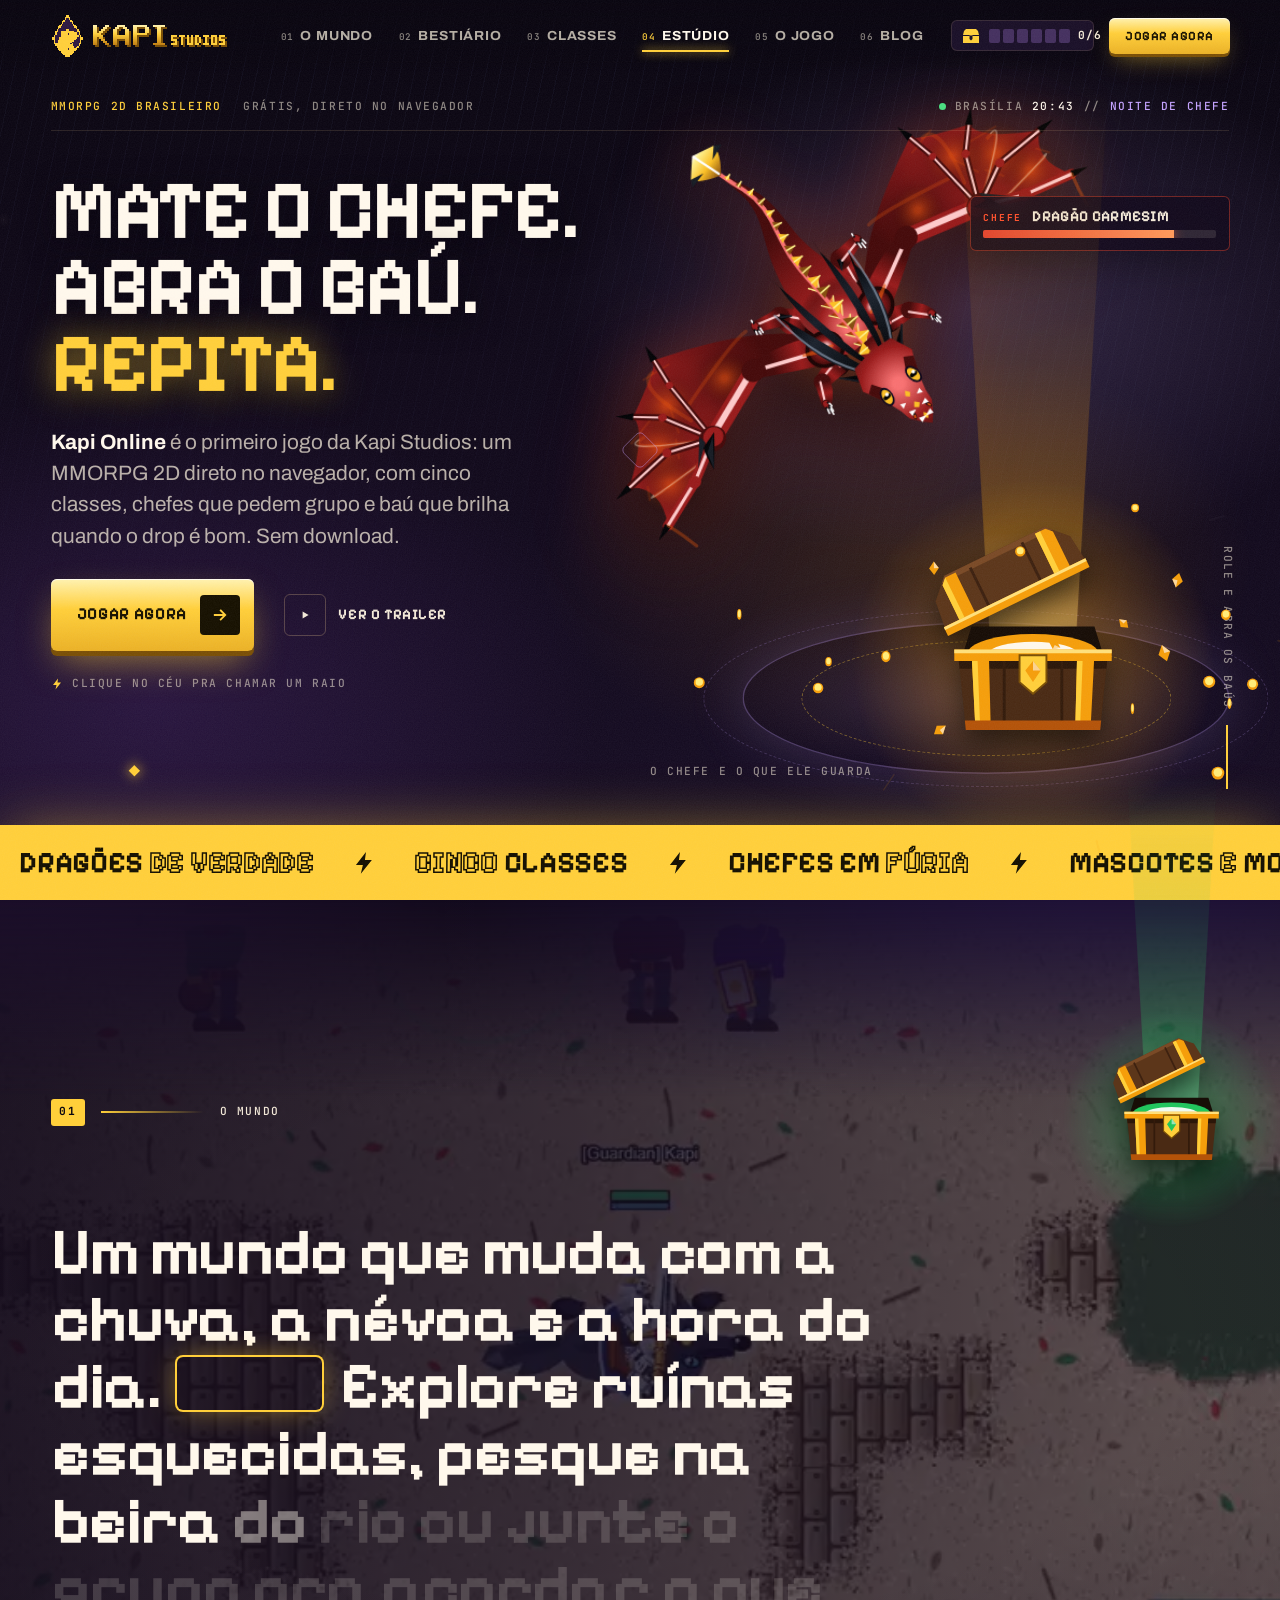
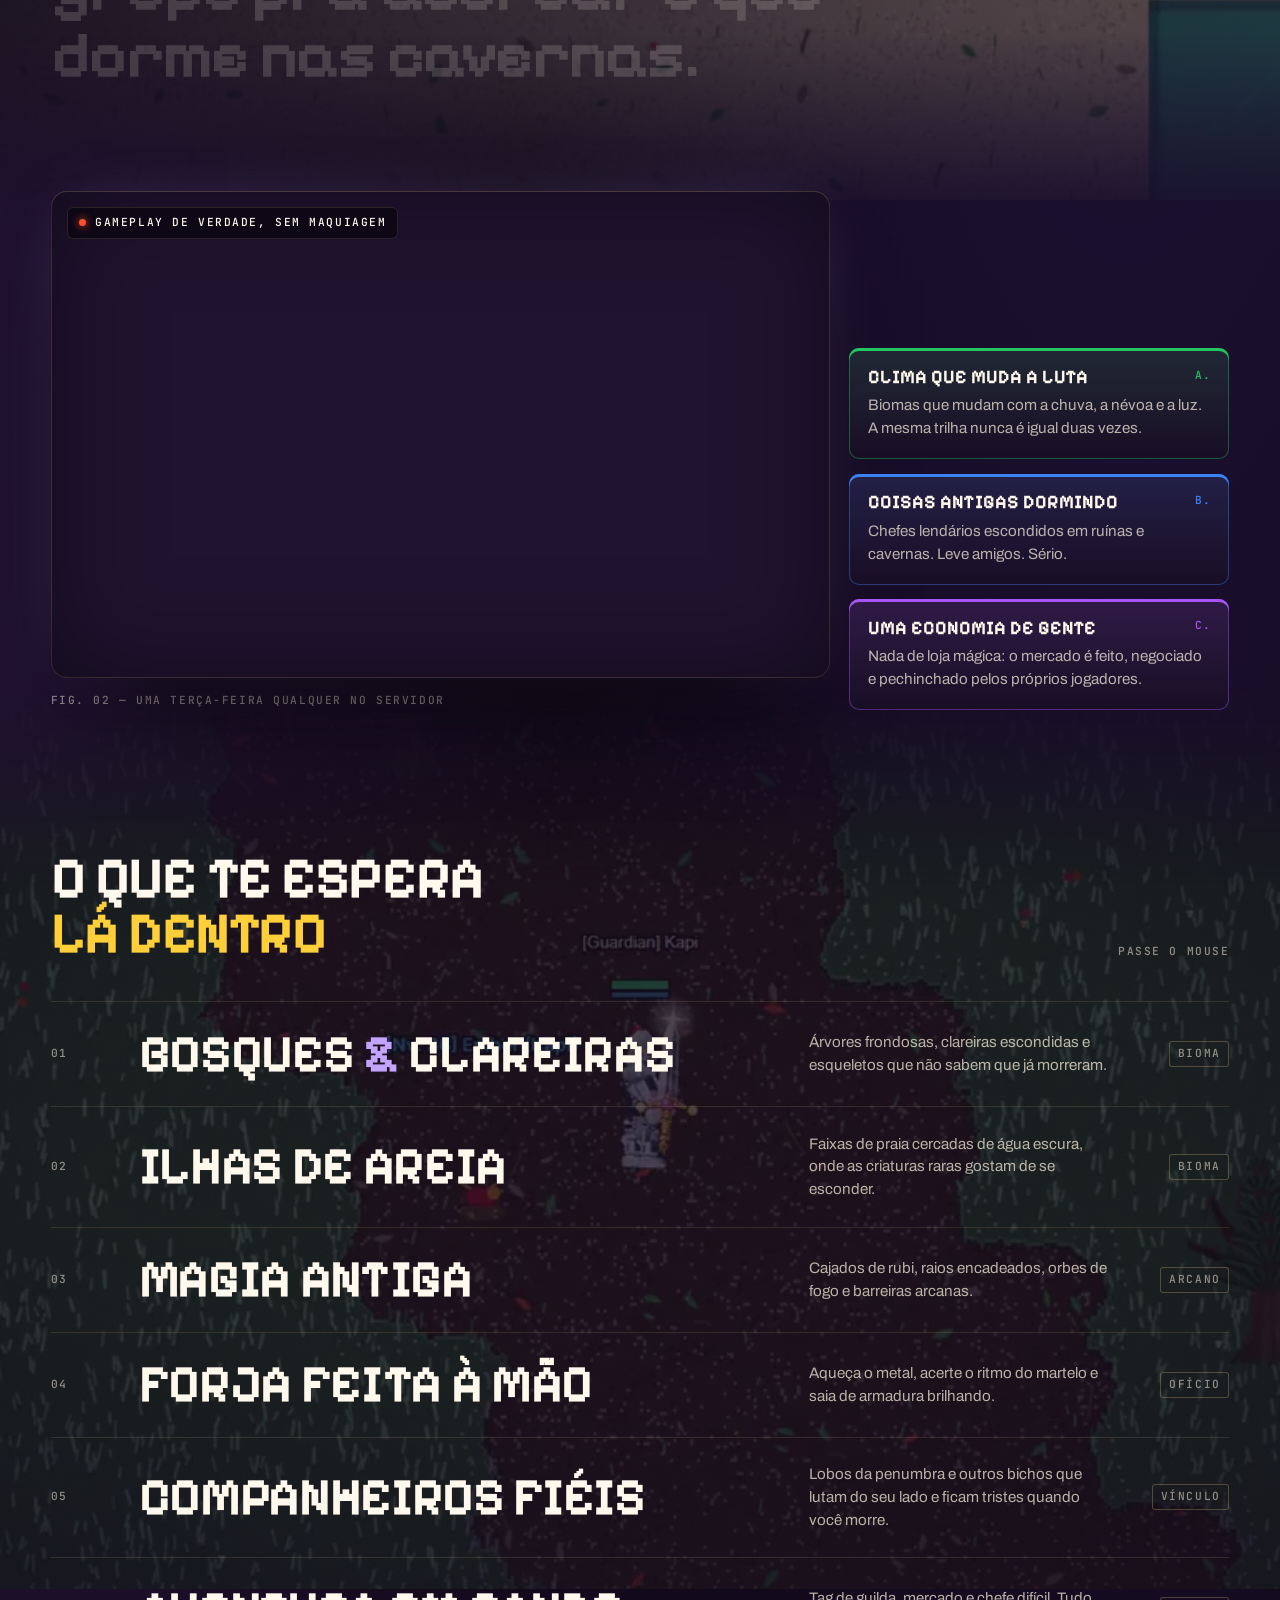
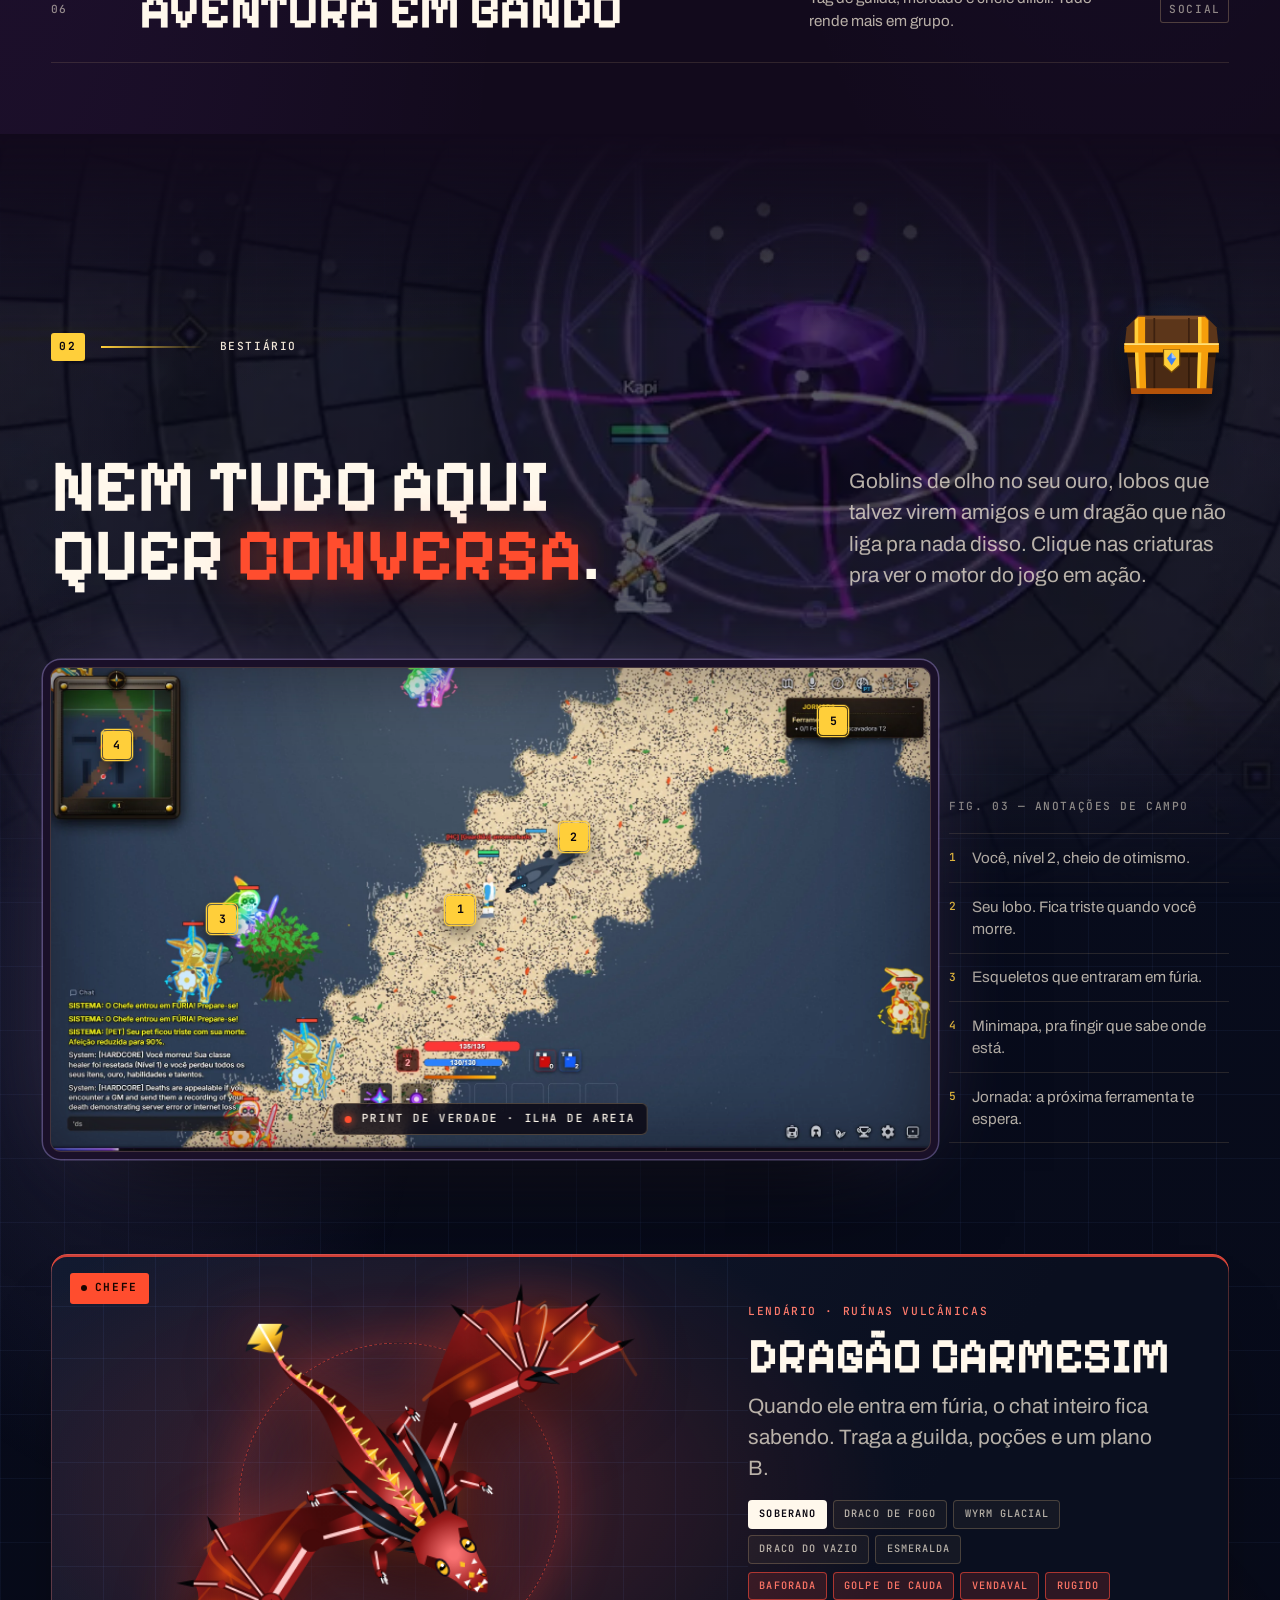
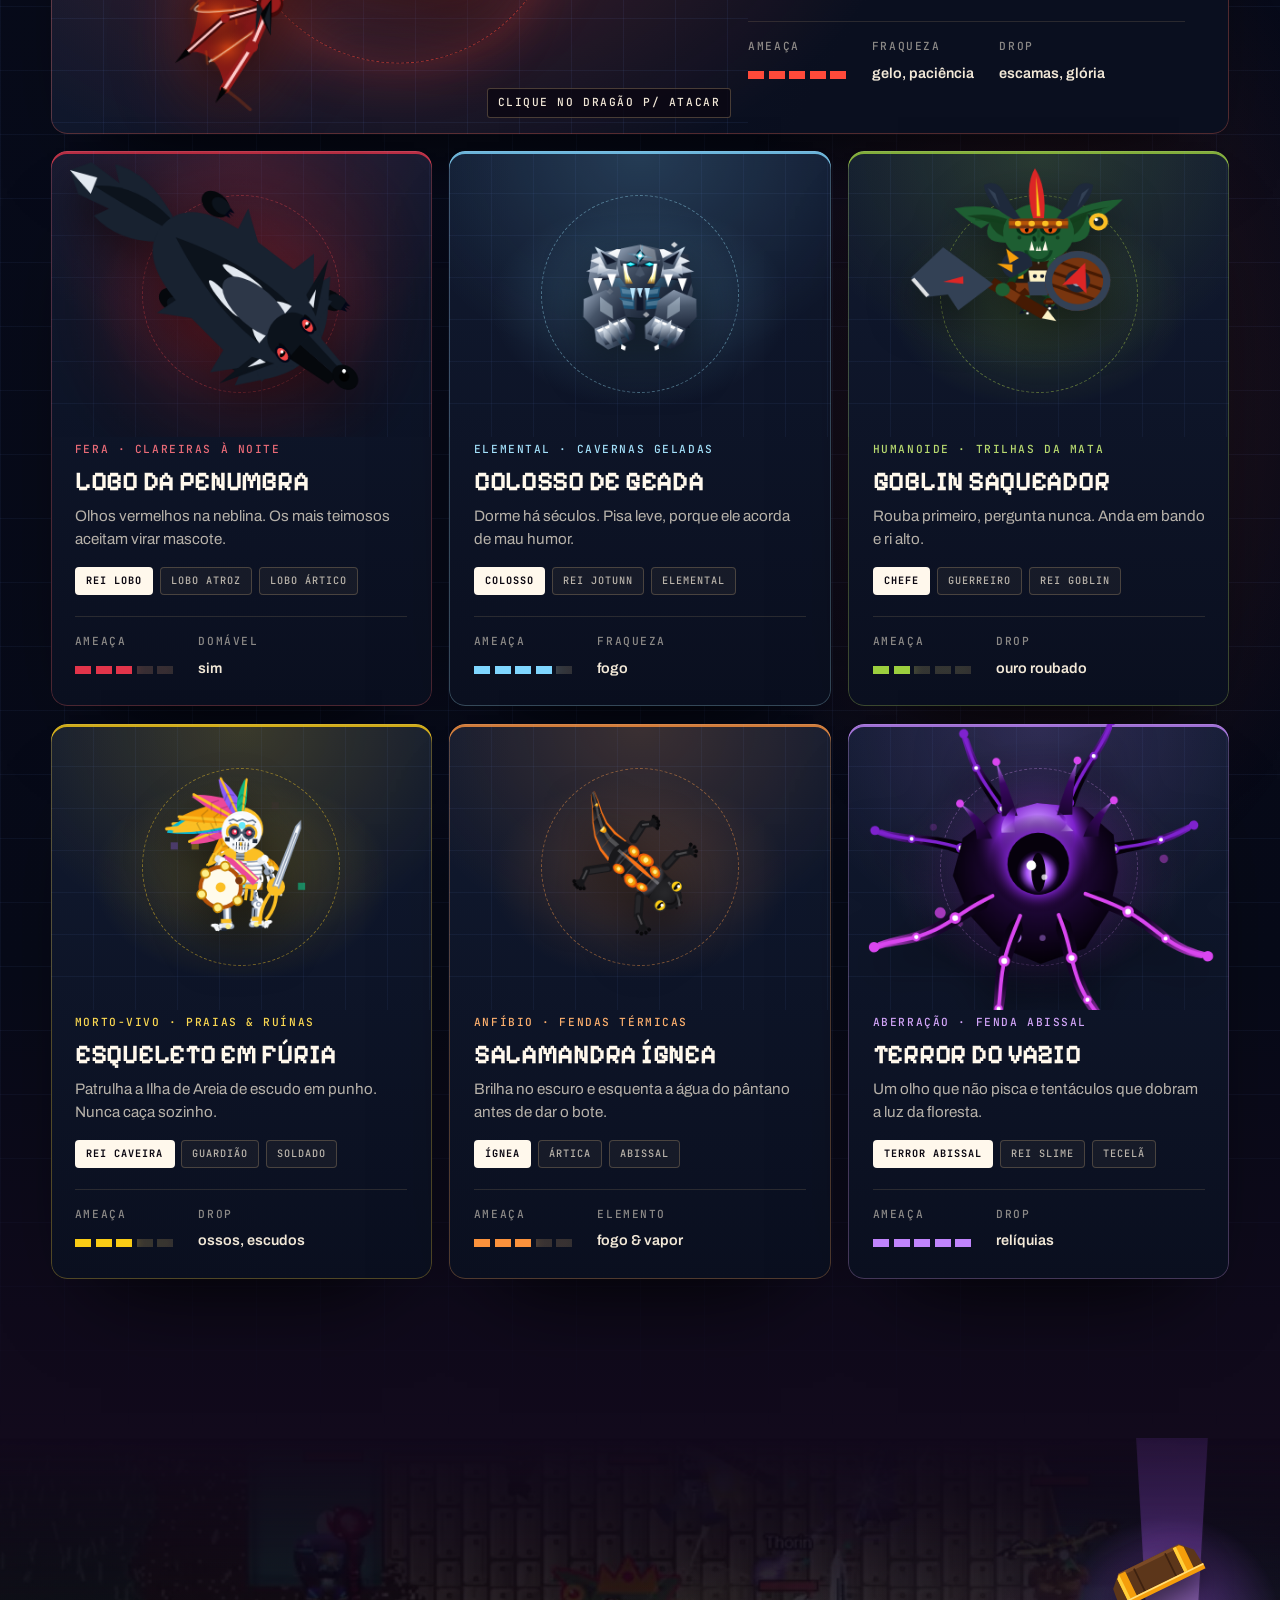
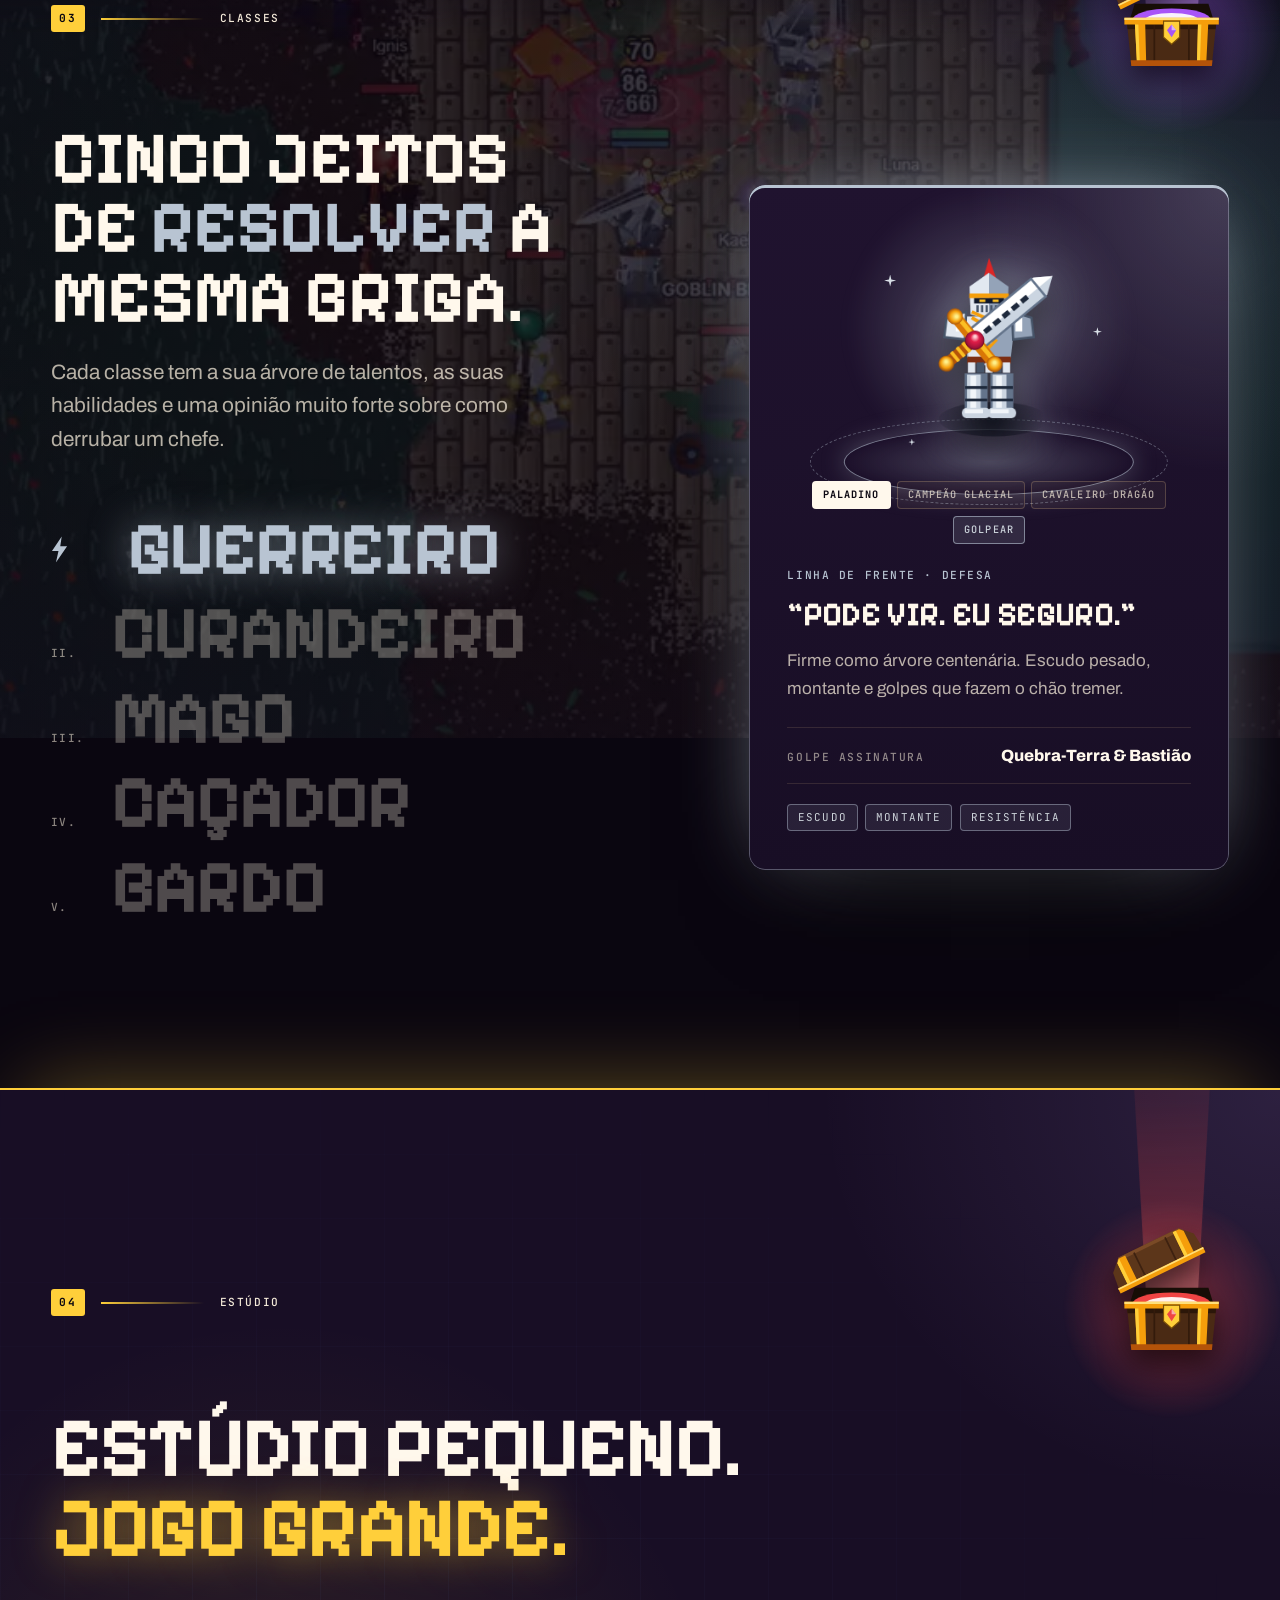
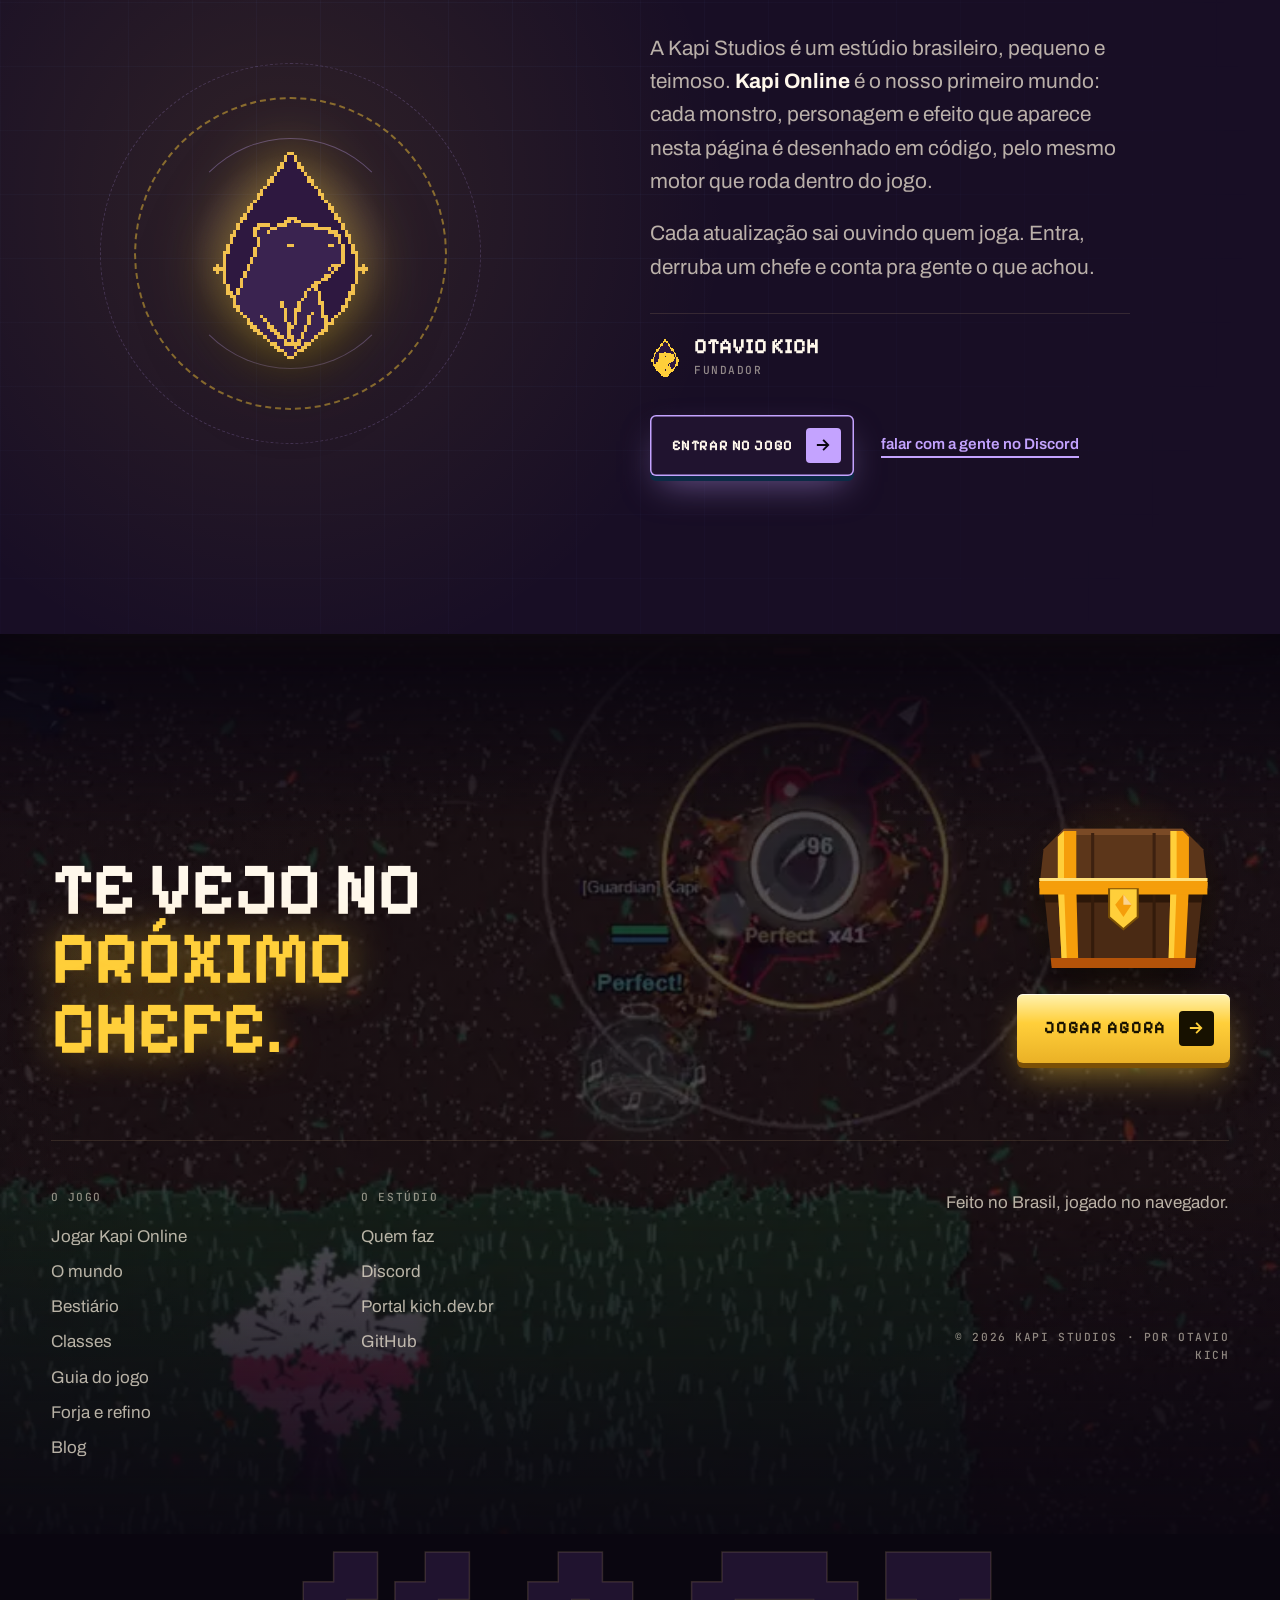
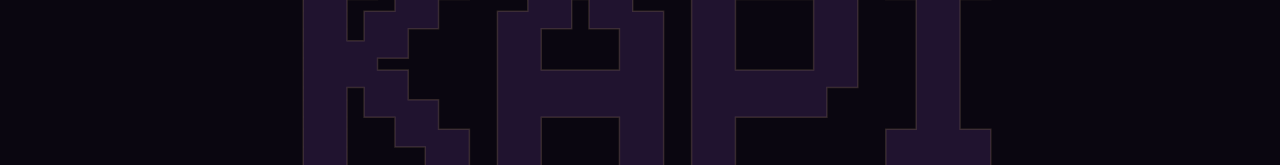
==== commit fbf65747: "feat: sync latest updates from 2mmorpgexport (2026-11-17)" ====
--- a/index.html
+++ b/index.html
@@ -6,17 +6,19 @@
   <title>Kapi Studios &bull; Mate o chefe. Abra o baú. Repita.</title>
   <link rel="canonical" href="https://kapistudios.kich.dev.br/" />
   <meta name="description" content="Kapi Studios é um estúdio brasileiro de jogos. Conheça Kapi Online, um MMORPG 2D grátis no navegador: cinco classes, chefes em grupo, forja e baú que brilha quando o drop é bom." />
-  <meta name="theme-color" content="#070912" />
+  <meta name="theme-color" content="#120a1c" />
   <meta property="og:type" content="website" />
   <meta property="og:url" content="https://kapistudios.kich.dev.br/" />
   <meta property="og:title" content="Kapi Studios &bull; Mate o chefe. Abra o baú. Repita." />
   <meta property="og:description" content="Cinco classes, chefes que pedem grupo, forja no ritmo do martelo e um dragão que não aceita visita. Grátis, no navegador." />
-  <meta property="og:image" content="https://kapistudios.kich.dev.br/assets/kapi-studios-logo.svg" />
+  <meta property="og:image" content="https://kapistudios.kich.dev.br/assets/kapi-studios-og.png" />
+  <meta property="og:image:width" content="1200" />
+  <meta property="og:image:height" content="630" />
   <link rel="icon" type="image/svg+xml" href="assets/favicon.svg" />
   <link rel="preconnect" href="https://fonts.googleapis.com" />
   <link rel="preconnect" href="https://fonts.gstatic.com" crossorigin />
-  <link href="https://fonts.googleapis.com/css2?family=Archivo:wdth,wght@62..125,100..900&family=JetBrains+Mono:wght@400;500;700&display=swap" rel="stylesheet" />
-  <link rel="stylesheet" href="style.css?v=a3921978b3cb" />
+  <link href="https://fonts.googleapis.com/css2?family=Archivo:wdth,wght@62..125,100..900&family=JetBrains+Mono:wght@400;500;700&family=Pixelify+Sans:wght@400..700&display=swap" rel="stylesheet" />
+  <link rel="stylesheet" href="style.css?v=c07c5ed28726" />
   <script>
     document.documentElement.classList.add('js');
     if (window.matchMedia('(prefers-reduced-motion: reduce)').matches) document.documentElement.classList.add('reduced');
@@ -43,11 +45,11 @@
         <path d="M22 92 H178 L176.5 108 H23.5 Z" fill="#2c1709"/>
         <path d="M70 100 V170 M130 100 V170" stroke="#331b0b" stroke-width="3" fill="none"/>
         <path d="M36 92 H54 L56 170 H40 Z M146 92 H164 L160 170 H144 Z" fill="#f59e0b"/>
-        <path d="M36 92 H42 L45 170 H40 Z M146 92 H152 L149 170 H144 Z" fill="#ffd60a"/>
+        <path d="M36 92 H42 L45 170 H40 Z M146 92 H152 L149 170 H144 Z" fill="#ffcf3a"/>
         <path d="M18 88 H182 V100 H18 Z" fill="#f59e0b"/>
-        <path d="M18 88 H182 V92 H18 Z" fill="#ffe76a"/>
+        <path d="M18 88 H182 V92 H18 Z" fill="#ffe07a"/>
         <path d="M29 162 H171 L170 172 H30 Z" fill="#b45309"/>
-        <path d="M86 94 H114 V122 L100 134 L86 122 Z" fill="#ffd60a" stroke="#9a5b06" stroke-width="2"/>
+        <path d="M86 94 H114 V122 L100 134 L86 122 Z" fill="#ffcf3a" stroke="#7a4f06" stroke-width="2"/>
         <path d="M100 100 L108 110 L100 122 L92 110 Z" fill="var(--r)"/>
         <path d="M100 100 L108 110 H100 Z" fill="#fff" opacity="0.55"/>
       </g>
@@ -56,9 +58,9 @@
         <path d="M42 36 H158 L164 42 H36 Z" fill="#7a4a26"/>
         <path d="M70 40 V90 M130 40 V90" stroke="#3d2110" stroke-width="3" fill="none"/>
         <path d="M36 92 V44 L42 38 H54 V92 Z M146 92 V38 H158 L164 44 V92 Z" fill="#f59e0b"/>
-        <path d="M36 92 V44 L42 38 V92 Z M146 92 V38 H152 V92 Z" fill="#ffd60a"/>
+        <path d="M36 92 V44 L42 38 V92 Z M146 92 V38 H152 V92 Z" fill="#ffcf3a"/>
         <path d="M18 84 H182 V94 H18 Z" fill="#f59e0b"/>
-        <path d="M18 84 H182 V87 H18 Z" fill="#ffe76a"/>
+        <path d="M18 84 H182 V87 H18 Z" fill="#ffe07a"/>
       </g>
     </defs>
   </svg>
@@ -66,7 +68,7 @@
   <!-- Page-load curtain -->
   <div class="loader" aria-hidden="true">
     <div class="loader-inner">
-      <img src="assets/kapi-mark.svg" alt="" width="84" height="84" class="loader-mark" />
+      <img src="assets/kapi-mark.svg" alt="" width="72" height="96" class="loader-mark" />
       <span class="loader-bar"><i></i></span>
       <p class="loader-line"><span>carregando a tempestade</span><span class="loader-count">0</span></p>
     </div>
@@ -85,9 +87,9 @@
   <!-- ===================== HEADER ===================== -->
   <header class="site-header" id="site-header">
     <a href="#topo" class="brand" aria-label="Kapi Studios, voltar ao início" data-cursor="link" data-zap>
-      <img src="assets/kapi-mark.svg" alt="" width="38" height="38" class="brand-mark" />
-      <img src="assets/kapi-wordmark.svg" alt="" width="66" height="20" class="brand-type" />
-      <span class="brand-sub">studios</span>
+      <img src="assets/kapi-mark.svg" alt="" width="33" height="44" class="brand-mark" />
+      <img src="assets/kapi-wordmark.svg" alt="" width="134" height="22" class="brand-type brand-type-full" />
+      <img src="assets/kapi-wordmark-short.svg" alt="" width="74" height="22" class="brand-type brand-type-short" />
     </a>
 
     <nav class="main-nav" id="main-nav" aria-label="Navegação principal">
@@ -623,7 +625,7 @@
             <span class="reactor-ring" aria-hidden="true"></span>
             <span class="reactor-ring r2" aria-hidden="true"></span>
             <span class="reactor-core" aria-hidden="true"></span>
-            <img src="assets/kapi-mark.svg" alt="" width="210" height="210" loading="lazy" />
+            <img src="assets/kapi-emblem.svg" alt="" width="158" height="210" loading="lazy" />
           </div>
         </div>
 
@@ -631,7 +633,7 @@
           <p>A Kapi Studios é um estúdio brasileiro, pequeno e teimoso. <strong>Kapi Online</strong> é o nosso primeiro mundo: cada monstro, personagem e efeito que aparece nesta página é desenhado em código, pelo mesmo motor que roda dentro do jogo.</p>
           <p>Cada atualização sai ouvindo quem joga. Entra, derruba um chefe e conta pra gente o que achou.</p>
           <p class="signature">
-            <img src="assets/kapi-mark.svg" alt="" width="40" height="40" />
+            <img src="assets/kapi-mark.svg" alt="" width="30" height="40" />
             <span><span class="sig-name">Otavio Kich</span><span class="mono">fundador</span></span>
           </p>
           <div class="studio-cta">
@@ -715,6 +717,6 @@
 
   <script type="module" src="assets/js/monster-renderer.js"></script>
   <script type="module" src="assets/js/character-renderer.js"></script>
-  <script type="module" src="main.js?v=6e5e98efcf2f"></script>
+  <script type="module" src="main.js?v=4305f0a9dec9"></script>
 </body>
 </html>
--- a/style.css
+++ b/style.css
@@ -7,30 +7,30 @@
 @property --accent {
   syntax: '<color>';
   inherits: true;
-  initial-value: #ffd60a;
+  initial-value: #ffcf3a;
 }
 
 :root {
   /* Void: storm night (blue-black, never neutral grey) */
-  --void-950: #04050b;
-  --void-900: #070912;
-  --void-850: #0b0e1a;
-  --void-800: #101425;
-  --void-700: #1a2038;
-  --void-600: #283056;
+  --void-950: #0a0610;
+  --void-900: #120a1c;
+  --void-850: #180e25;
+  --void-800: #20132f;
+  --void-700: #2e1d44;
+  --void-600: #45305f;
 
   /* Ice: cool white for text */
-  --ice-50: #f4f7ff;
-  --ice-100: #e3e9fb;
-  --ice-300: #aab6d8;
+  --ice-50: #fff8ec;
+  --ice-100: #f3e9d8;
+  --ice-300: #c9b8a3;
 
   /* Energy */
-  --volt: #ffd60a;
-  --volt-hot: #fff3a8;
-  --volt-deep: #f59e0b;
-  --volt-shadow: #9a5b06;
-  --arc: #4cc9ff;
-  --arc-deep: #2563eb;
+  --volt: #ffcf3a;
+  --volt-hot: #fff2b0;
+  --volt-deep: #e0a21c;
+  --volt-shadow: #7a4f06;
+  --arc: #c4a3ff;
+  --arc-deep: #7c4dff;
   --plasma: #a855f7;
   --ember: #ff4d2e;
 
@@ -45,13 +45,13 @@
   /* Semantic */
   --bg: var(--void-900);
   --text: var(--ice-100);
-  --text-soft: rgba(227, 233, 251, 0.74);
-  --text-faint: rgba(227, 233, 251, 0.56);
-  --hairline: rgba(160, 185, 255, 0.14);
-  --hairline-strong: rgba(160, 185, 255, 0.28);
+  --text-soft: rgba(243, 233, 216, 0.74);
+  --text-faint: rgba(243, 233, 216, 0.56);
+  --hairline: rgba(232, 196, 140, 0.14);
+  --hairline-strong: rgba(232, 196, 140, 0.28);
 
   /* Type */
-  --font-display: 'Archivo', 'Arial Black', Impact, sans-serif;
+  --font-display: 'Pixelify Sans', 'Archivo', 'Arial Black', Impact, sans-serif;   /* the logo's pixel letters */
   --font-body: 'Archivo', ui-sans-serif, system-ui, -apple-system, sans-serif;
   --font-mono: 'JetBrains Mono', ui-monospace, 'SFMono-Regular', monospace;
 
@@ -70,10 +70,10 @@
   --radius-md: 10px;
   --radius-lg: 16px;
   --shadow-plate:
-    inset 0 0 0 1px rgba(160, 185, 255, 0.1),
-    inset 0 1px 0 rgba(200, 220, 255, 0.12),
+    inset 0 0 0 1px rgba(232, 196, 140, 0.1),
+    inset 0 1px 0 rgba(255, 236, 200, 0.12),
     0 50px 90px -40px rgba(0, 0, 0, 0.85),
-    0 0 70px -30px rgba(76, 201, 255, 0.35);
+    0 0 70px -30px rgba(196, 163, 255, 0.35);
 
   /* Motion */
   --ease-out: cubic-bezier(0.22, 1, 0.36, 1);
@@ -94,7 +94,7 @@
 
 body {
   background:
-    radial-gradient(90% 60% at 88% 0%, rgba(37, 99, 235, 0.16), transparent 62%),
+    radial-gradient(90% 60% at 88% 0%, rgba(124, 77, 255, 0.16), transparent 62%),
     radial-gradient(70% 50% at 0% 22%, rgba(168, 85, 247, 0.1), transparent 60%),
     var(--bg);
   color: var(--text);
@@ -212,8 +212,9 @@
   transition: transform 0.3s var(--ease-in-out), opacity 0.2s linear;
 }
 .loader-mark {
-  width: 84px;
-  filter: drop-shadow(0 0 22px rgba(255, 214, 10, 0.55));
+  width: 72px;
+  image-rendering: pixelated;
+  filter: drop-shadow(0 0 22px rgba(255, 207, 58, 0.55));
   animation: loaderCharge 0.5s steps(2, jump-none) infinite;
 }
 .loader-bar {
@@ -243,8 +244,8 @@
 }
 .loader-count { min-width: 3ch; text-align: right; color: var(--volt); }
 @keyframes loaderCharge {
-  0% { filter: drop-shadow(0 0 14px rgba(255, 214, 10, 0.4)); transform: translate(0, 0); }
-  100% { filter: drop-shadow(0 0 30px rgba(255, 214, 10, 0.8)); transform: translate(1px, -1px); }
+  0% { filter: drop-shadow(0 0 14px rgba(255, 207, 58, 0.4)); transform: translate(0, 0); }
+  100% { filter: drop-shadow(0 0 30px rgba(255, 207, 58, 0.8)); transform: translate(1px, -1px); }
 }
 .js body.is-loaded .loader { opacity: 0; visibility: hidden; pointer-events: none; }
 .js body.is-loaded .loader-inner { transform: scale(1.6); opacity: 0; }
@@ -288,7 +289,7 @@
   position: absolute;
   inset: 0;
   border-radius: 8px;
-  border: 1.5px solid rgba(76, 201, 255, 0.6);
+  border: 1.5px solid rgba(196, 163, 255, 0.6);
   transform: rotate(45deg) scale(var(--ring-scale, 0.7));
   transition: transform 0.35s var(--ease-spring), background 0.25s, border-color 0.25s, border-radius 0.3s;
 }
@@ -306,7 +307,7 @@
   white-space: nowrap;
 }
 .cursor[data-state='link'] .cursor-ring { --ring-scale: 1.05; }
-.cursor[data-state='link'] .cursor-ring::before { border-color: var(--volt); background: rgba(255, 214, 10, 0.1); }
+.cursor[data-state='link'] .cursor-ring::before { border-color: var(--volt); background: rgba(255, 207, 58, 0.1); }
 .cursor[data-state='play'] .cursor-ring,
 .cursor[data-state='open'] .cursor-ring { --ring-scale: 1.75; }
 .cursor[data-state='play'] .cursor-ring::before,
@@ -365,7 +366,7 @@
   box-shadow:
     inset 0 1px 0 rgba(255, 255, 255, 0.75),
     0 5px 0 var(--volt-shadow),
-    0 16px 36px -8px rgba(255, 214, 10, 0.55);
+    0 16px 36px -8px rgba(255, 207, 58, 0.55);
 }
 .btn-primary .btn-icon { background: #171100; color: var(--volt); }
 .btn-primary:hover {
@@ -373,17 +374,17 @@
   box-shadow:
     inset 0 1px 0 rgba(255, 255, 255, 0.8),
     0 5px 0 var(--volt-shadow),
-    0 0 0 3px rgba(255, 214, 10, 0.22),
-    0 22px 50px -8px rgba(255, 214, 10, 0.8);
+    0 0 0 3px rgba(255, 207, 58, 0.22),
+    0 22px 50px -8px rgba(255, 207, 58, 0.8);
 }
 .btn-primary:active {
-  box-shadow: inset 0 1px 0 rgba(255, 255, 255, 0.6), 0 1px 0 var(--volt-shadow), 0 6px 16px -6px rgba(255, 214, 10, 0.6);
+  box-shadow: inset 0 1px 0 rgba(255, 255, 255, 0.6), 0 1px 0 var(--volt-shadow), 0 6px 16px -6px rgba(255, 207, 58, 0.6);
 }
 
 .btn-ink {
   background: var(--void-800);
   color: var(--ice-50);
-  box-shadow: inset 0 0 0 1.5px var(--arc), 0 5px 0 #0c2a45, 0 16px 36px -10px rgba(76, 201, 255, 0.5);
+  box-shadow: inset 0 0 0 1.5px var(--arc), 0 5px 0 #0c2a45, 0 16px 36px -10px rgba(196, 163, 255, 0.5);
 }
 .btn-ink .btn-icon { background: var(--arc); color: var(--void-950); }
 .btn-ink:hover { background: var(--void-700); }
@@ -416,7 +417,7 @@
 }
 
 .btn-sm { padding: 0.6rem 1rem; font-size: 0.8rem; }
-.btn-sm.btn-primary { box-shadow: inset 0 1px 0 rgba(255, 255, 255, 0.75), 0 3px 0 var(--volt-shadow), 0 10px 24px -8px rgba(255, 214, 10, 0.55); }
+.btn-sm.btn-primary { box-shadow: inset 0 1px 0 rgba(255, 255, 255, 0.75), 0 3px 0 var(--volt-shadow), 0 10px 24px -8px rgba(255, 207, 58, 0.55); }
 .btn-sm:active { translate: 0 2px; }
 
 .live-dot {
@@ -465,7 +466,7 @@
   position: absolute;
   inset: 0;
   z-index: -1;
-  background: linear-gradient(180deg, rgba(4, 5, 11, 0.92), rgba(4, 5, 11, 0.6) 70%, transparent);
+  background: linear-gradient(180deg, rgba(10, 6, 16, 0.92), rgba(10, 6, 16, 0.6) 70%, transparent);
   pointer-events: none;
 }
 .site-header.is-hidden { transform: translateY(-120%); }
@@ -477,9 +478,10 @@
   text-decoration: none;
   justify-self: start;
 }
-.brand-mark { width: 38px; height: 38px; transition: transform 0.35s var(--ease-spring), filter 0.3s; }
-.brand-type { width: auto; height: 20px; }
-.brand:hover .brand-mark { transform: scale(1.12) rotate(-6deg); filter: drop-shadow(0 0 12px rgba(255, 214, 10, 0.7)); }
+.brand-mark { width: 33px; height: 44px; image-rendering: pixelated; transition: transform 0.35s var(--ease-spring), filter 0.3s; }
+.brand-type { width: auto; height: 22px; image-rendering: pixelated; }
+.brand-type-short { display: none; }
+.brand:hover .brand-mark { transform: scale(1.12) rotate(-6deg); filter: drop-shadow(0 0 12px rgba(255, 207, 58, 0.7)); }
 .brand-sub {
   align-self: flex-end;
   padding-bottom: 1px;
@@ -538,7 +540,7 @@
   gap: 0.55rem;
   padding: 0.42rem 0.65rem;
   border-radius: var(--radius-sm);
-  background: rgba(16, 20, 37, 0.8);
+  background: rgba(32, 19, 47, 0.8);
   box-shadow: inset 0 0 0 1px var(--hairline);
   transition: box-shadow 0.3s, background 0.3s;
 }
@@ -570,14 +572,14 @@
   100% { transform: scale(1); }
 }
 .loot-meter.is-complete {
-  background: rgba(255, 214, 10, 0.12);
-  box-shadow: inset 0 0 0 1.5px var(--volt), 0 0 26px -4px rgba(255, 214, 10, 0.7);
+  background: rgba(255, 207, 58, 0.12);
+  box-shadow: inset 0 0 0 1.5px var(--volt), 0 0 26px -4px rgba(255, 207, 58, 0.7);
 }
 .loot-meter.is-complete .meter-count { color: var(--volt); }
 .site-header.is-charged .btn-primary { animation: charged 1.4s ease-in-out infinite; }
 @keyframes charged {
   0%, 100% { filter: brightness(1); }
-  50% { filter: brightness(1.18) drop-shadow(0 0 14px rgba(255, 214, 10, 0.8)); }
+  50% { filter: brightness(1.18) drop-shadow(0 0 14px rgba(255, 207, 58, 0.8)); }
 }
 
 .nav-toggle {
@@ -587,7 +589,7 @@
   height: 44px;
   border-radius: var(--radius-sm);
   box-shadow: inset 0 0 0 1.5px var(--hairline-strong);
-  background: rgba(16, 20, 37, 0.8);
+  background: rgba(32, 19, 47, 0.8);
 }
 .nav-toggle span {
   position: absolute;
@@ -710,7 +712,7 @@
   inset: 0;
   z-index: -2;
   background:
-    radial-gradient(46% 42% at 76% 34%, rgba(76, 201, 255, 0.2), transparent 70%),
+    radial-gradient(46% 42% at 76% 34%, rgba(196, 163, 255, 0.2), transparent 70%),
     radial-gradient(40% 34% at 70% 62%, rgba(245, 158, 11, 0.14), transparent 70%),
     radial-gradient(50% 50% at 12% 78%, rgba(168, 85, 247, 0.14), transparent 70%),
     linear-gradient(180deg, var(--void-950), var(--void-900) 55%, var(--void-850));
@@ -780,10 +782,10 @@
   text-wrap: nowrap;
 }
 .hero-title .line { display: block; }
-.hero-title .line > span { display: inline-block; transform-origin: 0 60%; text-shadow: 0 6px 30px rgba(4, 5, 11, 0.9); }
+.hero-title .line > span { display: inline-block; transform-origin: 0 60%; text-shadow: 0 6px 30px rgba(10, 6, 16, 0.9); }
 .hero-title .line-volt > span {
   color: var(--volt);
-  text-shadow: 0 0 34px rgba(255, 214, 10, 0.55), 0 6px 30px rgba(4, 5, 11, 0.9);
+  text-shadow: 0 0 34px rgba(255, 207, 58, 0.55), 0 6px 30px rgba(10, 6, 16, 0.9);
 }
 
 .hero-copy {
@@ -826,8 +828,8 @@
   aspect-ratio: 3.2 / 1;
   border-radius: 50%;
   transform: translateX(-50%);
-  background: radial-gradient(closest-side, rgba(76, 201, 255, 0.16), rgba(76, 201, 255, 0.05) 60%, transparent);
-  box-shadow: inset 0 0 0 1.5px rgba(76, 201, 255, 0.3), 0 0 60px rgba(76, 201, 255, 0.2);
+  background: radial-gradient(closest-side, rgba(196, 163, 255, 0.16), rgba(196, 163, 255, 0.05) 60%, transparent);
+  box-shadow: inset 0 0 0 1.5px rgba(196, 163, 255, 0.3), 0 0 60px rgba(196, 163, 255, 0.2);
 }
 .arena-ring::before,
 .arena-ring::after {
@@ -835,10 +837,10 @@
   position: absolute;
   inset: 12%;
   border-radius: 50%;
-  border: 1.5px dashed rgba(255, 214, 10, 0.4);
+  border: 1.5px dashed rgba(255, 207, 58, 0.4);
   animation: spin 26s linear infinite;
 }
-.arena-ring::after { inset: -8%; border-color: rgba(76, 201, 255, 0.22); animation-duration: 40s; animation-direction: reverse; }
+.arena-ring::after { inset: -8%; border-color: rgba(196, 163, 255, 0.22); animation-duration: 40s; animation-direction: reverse; }
 @keyframes spin { to { transform: rotate(360deg); } }
 
 .plate-dragon {
@@ -874,7 +876,7 @@
   gap: 0.35rem 0.65rem;
   padding: 0.7rem 0.85rem 0.8rem;
   border-radius: var(--radius-sm);
-  background: rgba(7, 9, 18, 0.78);
+  background: rgba(18, 10, 28, 0.78);
   box-shadow: inset 0 0 0 1px rgba(255, 77, 46, 0.4), 0 20px 40px -20px rgba(0, 0, 0, 0.8);
   backdrop-filter: blur(10px);
   -webkit-backdrop-filter: blur(10px);
@@ -909,7 +911,7 @@
   grid-column: 1 / -1;
   height: 8px;
   border-radius: 2px;
-  background: rgba(227, 233, 251, 0.12);
+  background: rgba(243, 233, 216, 0.12);
   overflow: hidden;
 }
 .boss-bar span {
@@ -979,7 +981,7 @@
   overflow: hidden;
   background: var(--volt);
   color: #151000;
-  box-shadow: 0 0 60px -10px rgba(255, 214, 10, 0.55);
+  box-shadow: 0 0 60px -10px rgba(255, 207, 58, 0.55);
 }
 .marquee-track {
   display: flex;
@@ -1049,7 +1051,7 @@
   vertical-align: -0.04em;
   border-radius: var(--radius-sm);
   overflow: hidden;
-  box-shadow: 0 0 0 2px var(--volt), 0 0 30px -4px rgba(255, 214, 10, 0.6);
+  box-shadow: 0 0 0 2px var(--volt), 0 0 30px -4px rgba(255, 207, 58, 0.6);
   transition: transform 0.4s var(--ease-spring), width 0.4s var(--ease-spring);
 }
 .inline-clip video { width: 100%; height: 100%; object-fit: cover; }
@@ -1075,7 +1077,7 @@
 }
 .film-frame:hover {
   transform: scale(1.015);
-  box-shadow: inset 0 0 0 2px var(--volt), 0 50px 90px -40px rgba(0, 0, 0, 0.85), 0 0 70px -20px rgba(255, 214, 10, 0.55);
+  box-shadow: inset 0 0 0 2px var(--volt), 0 50px 90px -40px rgba(0, 0, 0, 0.85), 0 0 70px -20px rgba(255, 207, 58, 0.55);
 }
 .film-frame video {
   width: 100%;
@@ -1090,7 +1092,7 @@
   position: absolute;
   inset: 0;
   border-radius: inherit;
-  box-shadow: inset 0 0 100px rgba(4, 5, 11, 0.6), inset 0 0 0 1px rgba(160, 185, 255, 0.14);
+  box-shadow: inset 0 0 100px rgba(10, 6, 16, 0.6), inset 0 0 0 1px rgba(232, 196, 140, 0.14);
   pointer-events: none;
 }
 .film-tag {
@@ -1103,7 +1105,7 @@
   gap: 0.6rem;
   padding: 0.45rem 0.75rem;
   border-radius: var(--radius-sm);
-  background: rgba(4, 5, 11, 0.72);
+  background: rgba(10, 6, 16, 0.72);
   box-shadow: inset 0 0 0 1px var(--hairline);
   backdrop-filter: blur(10px);
   -webkit-backdrop-filter: blur(10px);
@@ -1204,7 +1206,7 @@
 }
 .index-list:hover .index-row.reveal:not(:hover) { opacity: 0.35; }
 .index-row:hover::after { transform: scaleX(1); }
-.index-row:hover .row-title { transform: translateX(1.2rem); color: var(--volt); text-shadow: 0 0 30px rgba(255, 214, 10, 0.45); }
+.index-row:hover .row-title { transform: translateX(1.2rem); color: var(--volt); text-shadow: 0 0 30px rgba(255, 207, 58, 0.45); }
 .index-row:hover .row-title em { color: var(--volt); }
 .index-row:hover .row-num { color: var(--volt); }
 .index-row:hover .row-tag { color: var(--void-950); background: var(--volt); box-shadow: none; }
@@ -1227,9 +1229,9 @@
   border-radius: var(--radius-md);
   overflow: hidden;
   background:
-    radial-gradient(75% 65% at 50% 45%, rgba(76, 201, 255, 0.24), transparent 72%),
+    radial-gradient(75% 65% at 50% 45%, rgba(196, 163, 255, 0.24), transparent 72%),
     linear-gradient(180deg, #121a34, #0a0e1c);
-  box-shadow: inset 0 0 0 2px var(--volt), 0 40px 80px -30px rgba(0, 0, 0, 0.85), 0 0 50px -10px rgba(255, 214, 10, 0.5);
+  box-shadow: inset 0 0 0 2px var(--volt), 0 40px 80px -30px rgba(0, 0, 0, 0.85), 0 0 50px -10px rgba(255, 207, 58, 0.5);
   transform: scale(0.4);
   opacity: 0;
   transition: transform 0.4s var(--ease-snap), opacity 0.2s var(--ease-out);
@@ -1253,7 +1255,7 @@
   pointer-events: none;
   background:
     radial-gradient(38% 26% at 82% 64%, rgba(255, 77, 46, 0.14), transparent 70%),
-    radial-gradient(34% 24% at 10% 30%, rgba(76, 201, 255, 0.12), transparent 70%),
+    radial-gradient(34% 24% at 10% 30%, rgba(196, 163, 255, 0.12), transparent 70%),
     linear-gradient(rgba(120, 160, 255, 0.06) 1px, transparent 1px) 0 0 / 64px 64px,
     linear-gradient(90deg, rgba(120, 160, 255, 0.06) 1px, transparent 1px) 0 0 / 64px 64px;
   -webkit-mask-image: linear-gradient(180deg, transparent, #000 14%, #000 86%, transparent);
@@ -1292,18 +1294,18 @@
   border-radius: var(--radius-md);
   background: #1b2433;
   box-shadow:
-    0 0 0 1px rgba(160, 185, 255, 0.2),
-    0 0 0 8px rgba(11, 14, 26, 0.95),
-    0 0 0 9.5px rgba(76, 201, 255, 0.35),
+    0 0 0 1px rgba(232, 196, 140, 0.2),
+    0 0 0 8px rgba(24, 14, 37, 0.95),
+    0 0 0 9.5px rgba(196, 163, 255, 0.35),
     0 60px 110px -40px rgba(0, 0, 0, 0.9),
-    0 0 90px -20px rgba(76, 201, 255, 0.35);
+    0 0 90px -20px rgba(196, 163, 255, 0.35);
 }
 .shot-frame::after {
   content: '';
   position: absolute;
   inset: 0;
   border-radius: var(--radius-md);
-  box-shadow: inset 0 0 80px rgba(4, 5, 11, 0.5);
+  box-shadow: inset 0 0 80px rgba(10, 6, 16, 0.5);
   pointer-events: none;
 }
 .shot-tag {
@@ -1317,7 +1319,7 @@
   gap: 0.6rem;
   padding: 0.45rem 0.75rem;
   border-radius: var(--radius-sm);
-  background: rgba(4, 5, 11, 0.78);
+  background: rgba(10, 6, 16, 0.78);
   box-shadow: inset 0 0 0 1px var(--hairline-strong);
   backdrop-filter: blur(10px);
   -webkit-backdrop-filter: blur(10px);
@@ -1345,7 +1347,7 @@
   font-family: var(--font-mono);
   font-size: 0.72rem;
   font-weight: 700;
-  box-shadow: 0 0 0 3px rgba(255, 214, 10, 0.25), 0 8px 18px rgba(0, 0, 0, 0.6);
+  box-shadow: 0 0 0 3px rgba(255, 207, 58, 0.25), 0 8px 18px rgba(0, 0, 0, 0.6);
   transition: transform 0.3s var(--ease-spring), background 0.2s;
 }
 .pin-dot::before {
@@ -1412,7 +1414,7 @@
     radial-gradient(90% 55% at 50% 0%, color-mix(in srgb, var(--glow) 18%, transparent), transparent 72%),
     linear-gradient(180deg, #111a30, #0a0f1f);
   box-shadow:
-    inset 0 0 0 1px color-mix(in srgb, var(--glow) 22%, rgba(160, 185, 255, 0.1)),
+    inset 0 0 0 1px color-mix(in srgb, var(--glow) 22%, rgba(232, 196, 140, 0.1)),
     inset 0 3px 0 color-mix(in srgb, var(--glow) 80%, transparent),
     0 50px 90px -50px rgba(0, 0, 0, 0.95);
   transition: transform 0.4s var(--ease-spring), box-shadow 0.3s var(--ease-out);
@@ -1445,7 +1447,7 @@
   width: 52%;
   aspect-ratio: 1;
   border-radius: 50%;
-  border: 1.5px dashed color-mix(in srgb, var(--glow) 38%, rgba(160, 185, 255, 0.12));
+  border: 1.5px dashed color-mix(in srgb, var(--glow) 38%, rgba(232, 196, 140, 0.12));
   pointer-events: none;
   animation: spin 30s linear infinite;
   transition: border-color 0.3s;
@@ -1468,7 +1470,7 @@
   bottom: 1rem;
   padding: 0.35rem 0.65rem;
   border-radius: 3px;
-  background: rgba(4, 5, 11, 0.75);
+  background: rgba(10, 6, 16, 0.75);
   box-shadow: inset 0 0 0 1px var(--hairline-strong);
   color: var(--ice-100);
   pointer-events: none;
@@ -1486,8 +1488,8 @@
 .chip-btn {
   padding: 0.38rem 0.7rem;
   border-radius: 4px;
-  box-shadow: inset 0 0 0 1px rgba(160, 185, 255, 0.24);
-  background: rgba(160, 185, 255, 0.05);
+  box-shadow: inset 0 0 0 1px rgba(232, 196, 140, 0.24);
+  background: rgba(232, 196, 140, 0.05);
   color: var(--text-soft);
   font-family: var(--font-mono);
   font-size: 0.64rem;
@@ -1496,7 +1498,7 @@
   text-transform: uppercase;
   transition: background 0.2s, color 0.2s, box-shadow 0.2s, transform 0.25s var(--ease-spring);
 }
-.chip-btn:hover { color: var(--ice-50); box-shadow: inset 0 0 0 1px rgba(160, 185, 255, 0.55); transform: translateY(-2px); }
+.chip-btn:hover { color: var(--ice-50); box-shadow: inset 0 0 0 1px rgba(232, 196, 140, 0.55); transform: translateY(-2px); }
 .chip-btn:active { transform: translateY(1px) scale(0.96); }
 .chip-btn.is-active {
   background: var(--ice-50);
@@ -1539,7 +1541,7 @@
   width: 98px;
   height: 8px;
   margin-top: 0.3rem;
-  background: linear-gradient(90deg, var(--glow) 0 calc(var(--lvl) * 20%), rgba(160, 185, 255, 0.16) 0);
+  background: linear-gradient(90deg, var(--glow) 0 calc(var(--lvl) * 20%), rgba(232, 196, 140, 0.16) 0);
   -webkit-mask-image: repeating-linear-gradient(90deg, #000 0 16px, transparent 16px 20.5px);
   mask-image: repeating-linear-gradient(90deg, #000 0 16px, transparent 16px 20.5px);
   filter: drop-shadow(0 0 6px color-mix(in srgb, var(--glow) 70%, transparent));
@@ -1637,7 +1639,7 @@
   gap: 1.25rem;
   padding: 0.35rem 0;
   text-align: left;
-  color: rgba(227, 233, 251, 0.3);
+  color: rgba(243, 233, 216, 0.3);
   transition: color 0.25s var(--ease-out);
 }
 .class-tab .mono { width: 2.5rem; transition: color 0.25s; }
@@ -1814,11 +1816,11 @@
   z-index: 3;
   padding: var(--section) var(--gutter);
   background:
-    radial-gradient(50% 60% at 22% 62%, rgba(255, 214, 10, 0.1), transparent 70%),
-    radial-gradient(60% 60% at 100% 0%, rgba(76, 201, 255, 0.12), transparent 60%),
+    radial-gradient(50% 60% at 22% 62%, rgba(255, 207, 58, 0.1), transparent 70%),
+    radial-gradient(60% 60% at 100% 0%, rgba(196, 163, 255, 0.12), transparent 60%),
     var(--void-850);
   border-top: 2px solid var(--volt);
-  box-shadow: 0 -30px 80px -30px rgba(255, 214, 10, 0.35);
+  box-shadow: 0 -30px 80px -30px rgba(255, 207, 58, 0.35);
   overflow: hidden;
   overflow: clip;
   isolation: isolate;
@@ -1853,7 +1855,7 @@
   color: var(--ice-50);
   text-wrap: balance;
 }
-.studio-quote em { text-shadow: 0 0 40px rgba(255, 214, 10, 0.5); }
+.studio-quote em { text-shadow: 0 0 40px rgba(255, 207, 58, 0.5); }
 .studio-art { grid-column: 1 / 6; align-self: center; justify-self: center; }
 .mark-reactor {
   position: relative;
@@ -1867,8 +1869,10 @@
 .mark-reactor img {
   position: relative;
   z-index: 2;
-  width: 62%;
-  filter: drop-shadow(0 0 30px rgba(255, 214, 10, 0.55)) drop-shadow(0 20px 24px rgba(0, 0, 0, 0.6));
+  width: 48%;
+  height: auto;
+  image-rendering: pixelated;
+  filter: drop-shadow(0 0 30px rgba(255, 207, 58, 0.55)) drop-shadow(0 20px 24px rgba(0, 0, 0, 0.6));
   transition: transform 0.35s var(--ease-spring);
   animation: markHum 0.18s steps(2, jump-none) infinite;
 }
@@ -1879,16 +1883,16 @@
   position: absolute;
   inset: 4%;
   border-radius: 50%;
-  border: 2px dashed rgba(255, 214, 10, 0.45);
+  border: 2px dashed rgba(255, 207, 58, 0.45);
   animation: spin 18s linear infinite;
 }
-.reactor-ring.r2 { inset: 16%; border: 1.5px solid rgba(76, 201, 255, 0.35); border-left-color: transparent; border-right-color: transparent; animation-duration: 6s; animation-direction: reverse; }
-.reactor-ring.r3 { inset: -6%; border: 1.5px dashed rgba(76, 201, 255, 0.2); animation-duration: 44s; }
+.reactor-ring.r2 { inset: 16%; border: 1.5px solid rgba(196, 163, 255, 0.35); border-left-color: transparent; border-right-color: transparent; animation-duration: 6s; animation-direction: reverse; }
+.reactor-ring.r3 { inset: -6%; border: 1.5px dashed rgba(196, 163, 255, 0.2); animation-duration: 44s; }
 .reactor-core {
   position: absolute;
   inset: 20%;
   border-radius: 50%;
-  background: radial-gradient(closest-side, rgba(255, 214, 10, 0.3), rgba(76, 201, 255, 0.1) 60%, transparent);
+  background: radial-gradient(closest-side, rgba(255, 207, 58, 0.3), rgba(196, 163, 255, 0.1) 60%, transparent);
   animation: ringBreathe 1.6s ease-in-out infinite;
 }
 
@@ -1909,7 +1913,7 @@
   padding-top: 1.4rem;
   border-top: 1px solid var(--hairline);
 }
-.signature img { width: 40px; height: 40px; }
+.signature img { width: 30px; height: 40px; image-rendering: pixelated; }
 .signature > span { display: grid; gap: 0.25rem; }
 .sig-name {
   font-family: var(--font-display);
@@ -1942,7 +1946,7 @@
   border-bottom: 1px solid var(--hairline);
 }
 .footer-invite { font-size: var(--fs-display-lg); max-width: 12ch; }
-.footer-invite em { text-shadow: 0 0 40px rgba(255, 214, 10, 0.5); }
+.footer-invite em { text-shadow: 0 0 40px rgba(255, 207, 58, 0.5); }
 .footer-play { flex: none; display: grid; justify-items: center; gap: 1.1rem; }
 .footer-play .chest { --chest-w: clamp(150px, 16vw, 230px); }
 .footer-play .btn-primary { padding: 1.05rem 1rem 1.05rem 1.7rem; font-size: 1.1rem; }
@@ -1984,13 +1988,13 @@
 .footer-wordmark span {
   display: inline-block;
   cursor: pointer;
-  -webkit-text-stroke: 1.5px rgba(160, 185, 255, 0.16);
+  -webkit-text-stroke: 1.5px rgba(232, 196, 140, 0.16);
   transition: transform 0.35s var(--ease-spring), color 0.15s, text-shadow 0.3s;
 }
 .footer-wordmark span:hover {
   transform: translateY(-8%);
   color: var(--volt);
-  text-shadow: 0 0 80px rgba(255, 214, 10, 0.6);
+  text-shadow: 0 0 80px rgba(255, 207, 58, 0.6);
 }
 
 /* ---------- Trailer modal ---------- */
@@ -2008,7 +2012,7 @@
 .trailer-backdrop {
   position: absolute;
   inset: 0;
-  background: rgba(4, 5, 11, 0.86);
+  background: rgba(10, 6, 16, 0.86);
   backdrop-filter: blur(14px);
   -webkit-backdrop-filter: blur(14px);
   opacity: 0;
@@ -2021,7 +2025,7 @@
   border-radius: var(--radius-lg);
   overflow: hidden;
   background: var(--void-850);
-  box-shadow: inset 0 0 0 2px var(--volt), 0 60px 120px -40px rgba(0, 0, 0, 0.9), 0 0 90px -20px rgba(255, 214, 10, 0.5);
+  box-shadow: inset 0 0 0 2px var(--volt), 0 60px 120px -40px rgba(0, 0, 0, 0.9), 0 0 90px -20px rgba(255, 207, 58, 0.5);
   transform: scale(0.86);
   opacity: 0;
   transition: transform 0.4s var(--ease-snap), opacity 0.2s;
@@ -2102,7 +2106,7 @@
 .scene { position: relative; }
 .scene-bg {
   --fade: 22vh;
-  --shade: linear-gradient(rgba(7, 9, 18, 0.66), rgba(7, 9, 18, 0.66));
+  --shade: linear-gradient(rgba(18, 10, 28, 0.66), rgba(18, 10, 28, 0.66));
   position: absolute;
   inset: 0;
   z-index: -1;
@@ -2130,7 +2134,7 @@
   position: absolute;
   inset: 0;
   background:
-    radial-gradient(120% 85% at 50% 50%, transparent 35%, rgba(7, 9, 18, 0.66) 100%),
+    radial-gradient(120% 85% at 50% 50%, transparent 35%, rgba(18, 10, 28, 0.66) 100%),
     var(--shade);
 }
 
@@ -2141,14 +2145,14 @@
   right: calc(var(--gutter) * -1);
 }
 .scene-bg-left {
-  --shade: linear-gradient(90deg, rgba(7, 9, 18, 0.93) 0, rgba(7, 9, 18, 0.82) 45%, rgba(7, 9, 18, 0.62) 100%);
+  --shade: linear-gradient(90deg, rgba(18, 10, 28, 0.93) 0, rgba(18, 10, 28, 0.82) 45%, rgba(18, 10, 28, 0.62) 100%);
 }
 .index.scene .scene-bg {
   top: -18vh;
   bottom: -14vh;
   left: calc(var(--gutter) * -1);
   right: calc(var(--gutter) * -1);
-  --shade: linear-gradient(rgba(7, 9, 18, 0.76), rgba(7, 9, 18, 0.76));
+  --shade: linear-gradient(rgba(18, 10, 28, 0.76), rgba(18, 10, 28, 0.76));
 }
 .scene-bestiary .scene-bg {
   top: calc(var(--section) * -1);
@@ -2160,10 +2164,10 @@
 .scene-bg-classes {
   --shade:
     radial-gradient(60% 50% at 80% 40%, color-mix(in srgb, var(--accent) 14%, transparent), transparent 70%),
-    linear-gradient(rgba(4, 5, 11, 0.82), rgba(4, 5, 11, 0.82));
+    linear-gradient(rgba(10, 6, 16, 0.82), rgba(10, 6, 16, 0.82));
 }
 .scene-bg-footer {
-  --shade: linear-gradient(rgba(4, 5, 11, 0.7), rgba(4, 5, 11, 0.7));
+  --shade: linear-gradient(rgba(10, 6, 16, 0.7), rgba(10, 6, 16, 0.7));
   -webkit-mask-image: linear-gradient(180deg, transparent 0, #000 22vh, #000 48%, transparent 88%);
   mask-image: linear-gradient(180deg, transparent 0, #000 22vh, #000 48%, transparent 88%);
 }
@@ -2193,7 +2197,7 @@
     justify-content: center;
     gap: 0.25rem;
     padding: 6rem var(--gutter) 3rem;
-    background: rgba(4, 5, 11, 0.97);
+    background: rgba(10, 6, 16, 0.97);
     clip-path: inset(0 0 100% 0);
     transition: clip-path 0.45s var(--ease-in-out);
     visibility: hidden;
@@ -2230,7 +2234,7 @@
 
 @media (max-width: 860px) {
   .scene-bg { --fade: 14vh; }
-  .scene-bg-left { --shade: linear-gradient(rgba(7, 9, 18, 0.78), rgba(7, 9, 18, 0.78)); }
+  .scene-bg-left { --shade: linear-gradient(rgba(18, 10, 28, 0.78), rgba(18, 10, 28, 0.78)); }
 
   .header-actions .btn { display: none; }
 
@@ -2289,6 +2293,8 @@
 @media (max-width: 520px) {
   .hero-issue { display: none; }
   .brand-sub { display: none; }
+  .brand-type-full { display: none; }
+  .brand-type-short { display: block; }
   .loot-meter { padding: 0.4rem 0.5rem; gap: 0.4rem; }
   .meter-segs i { width: 8px; }
   .legend-list { grid-template-columns: 1fr; }
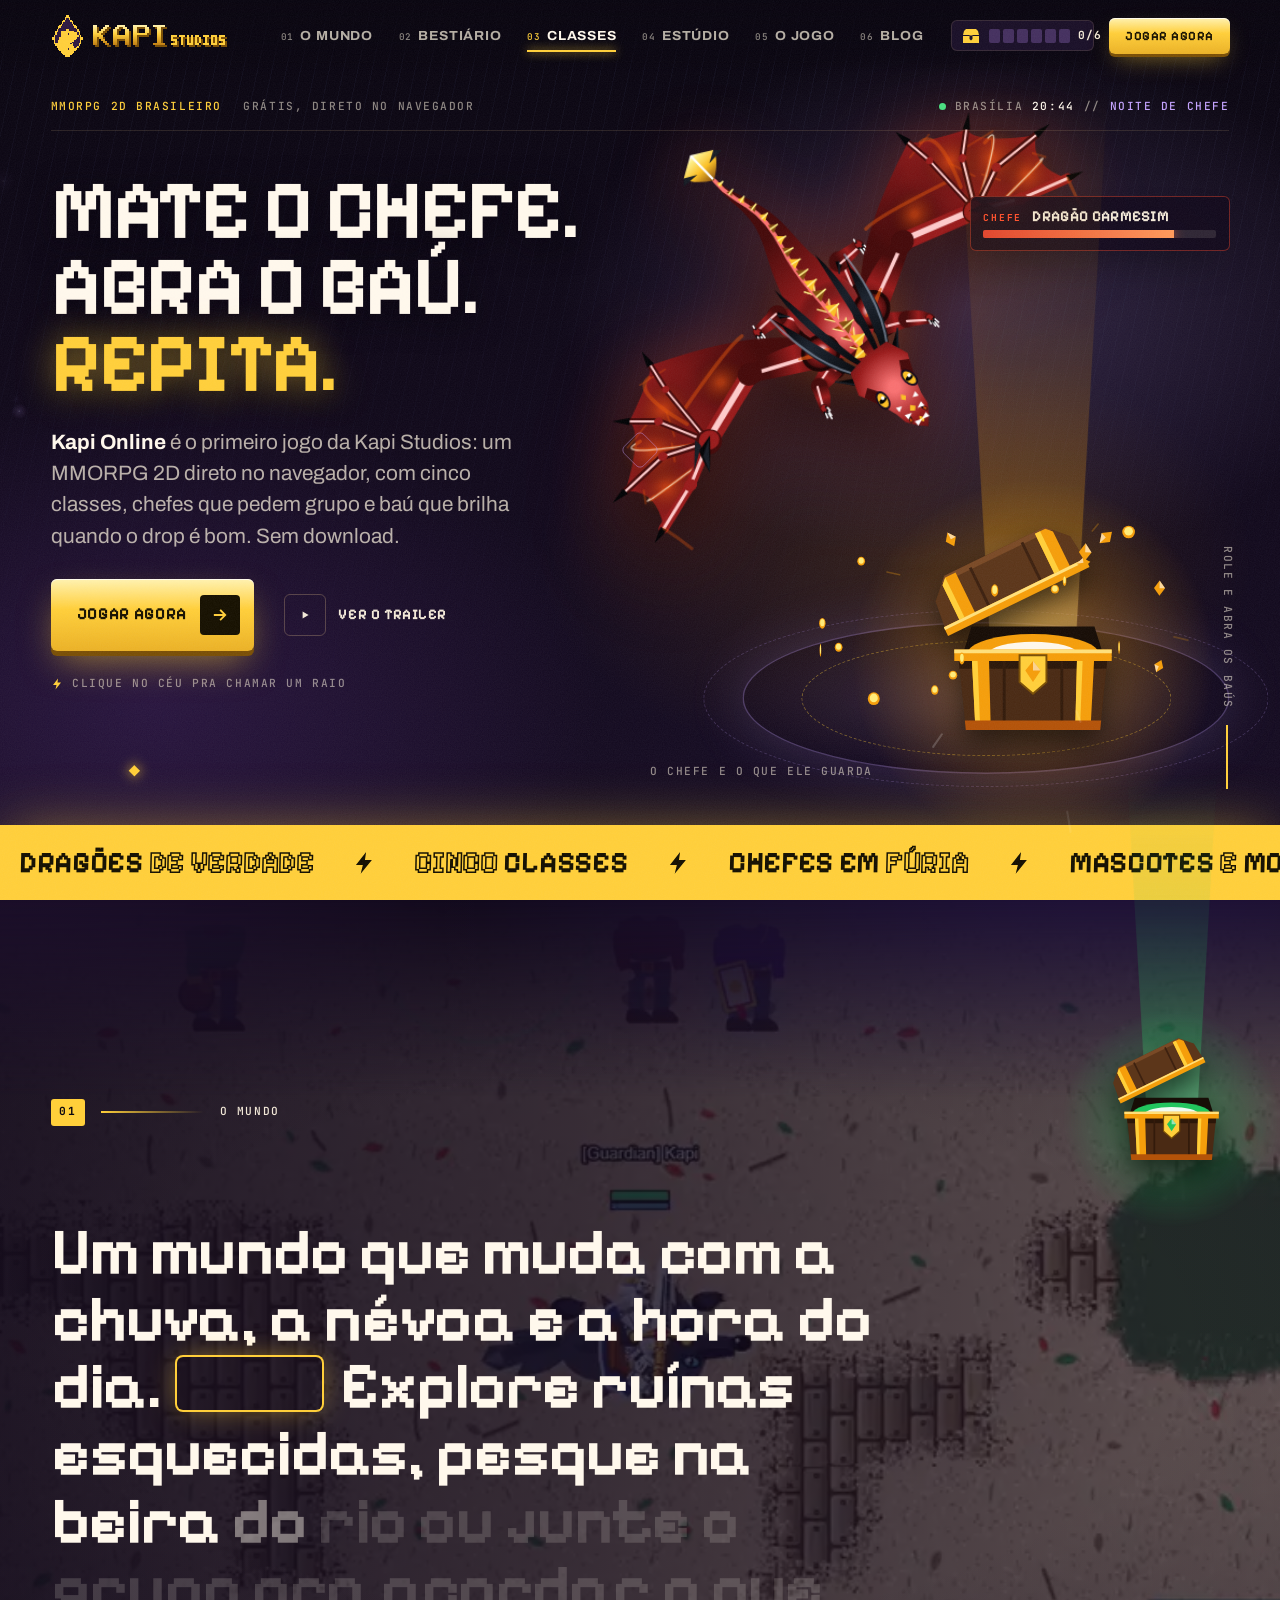
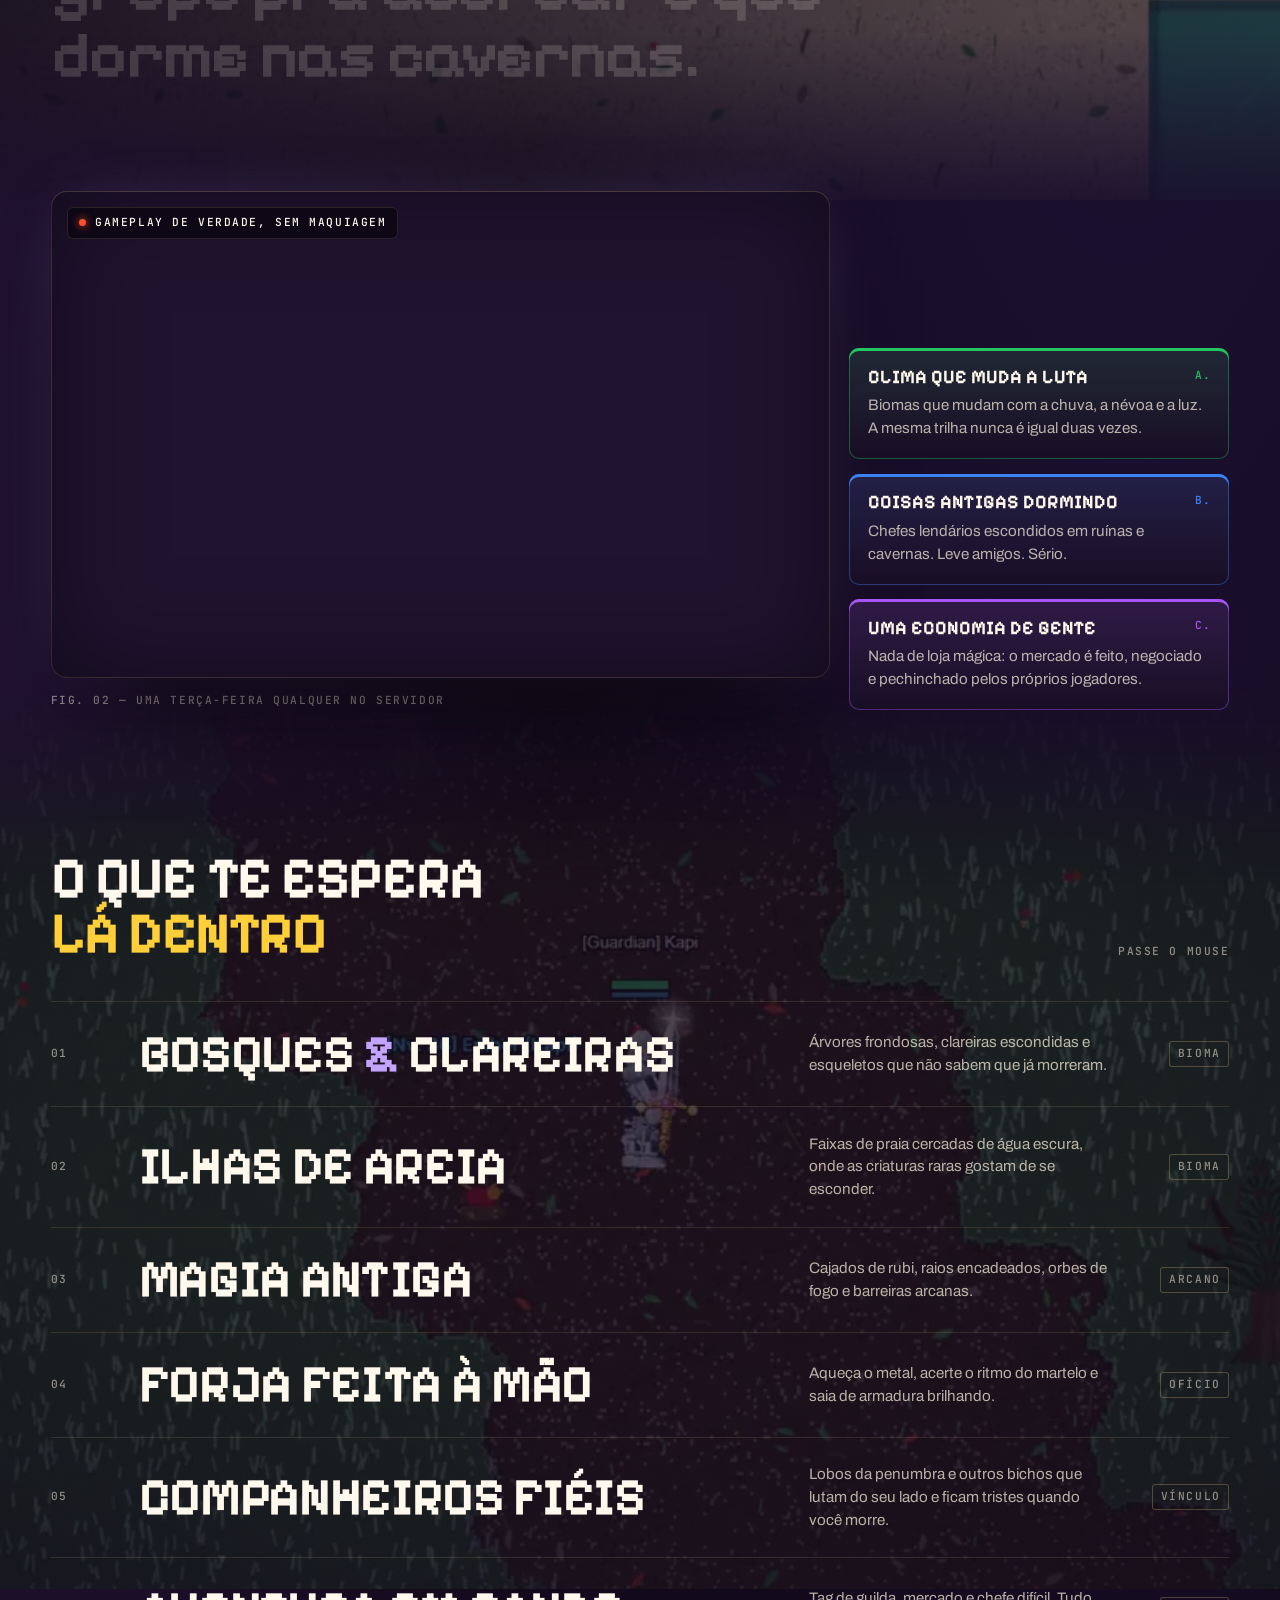
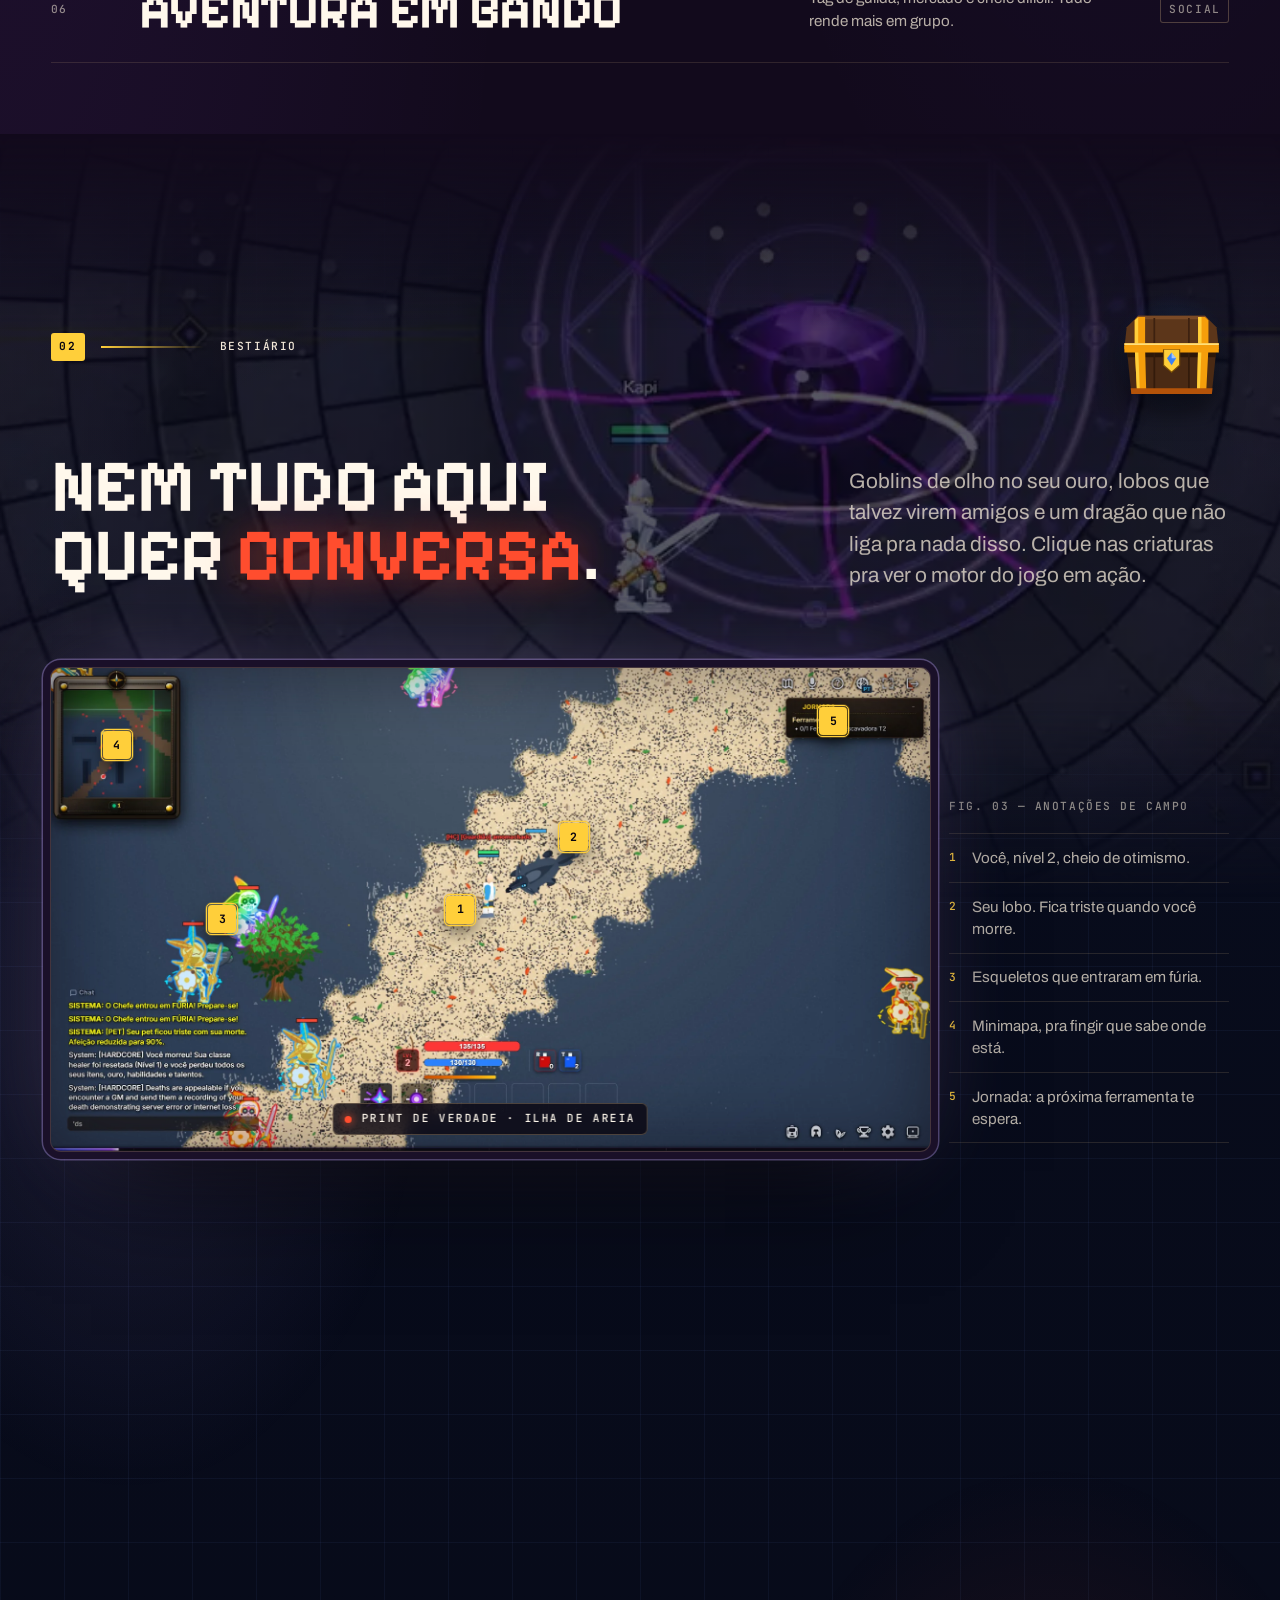
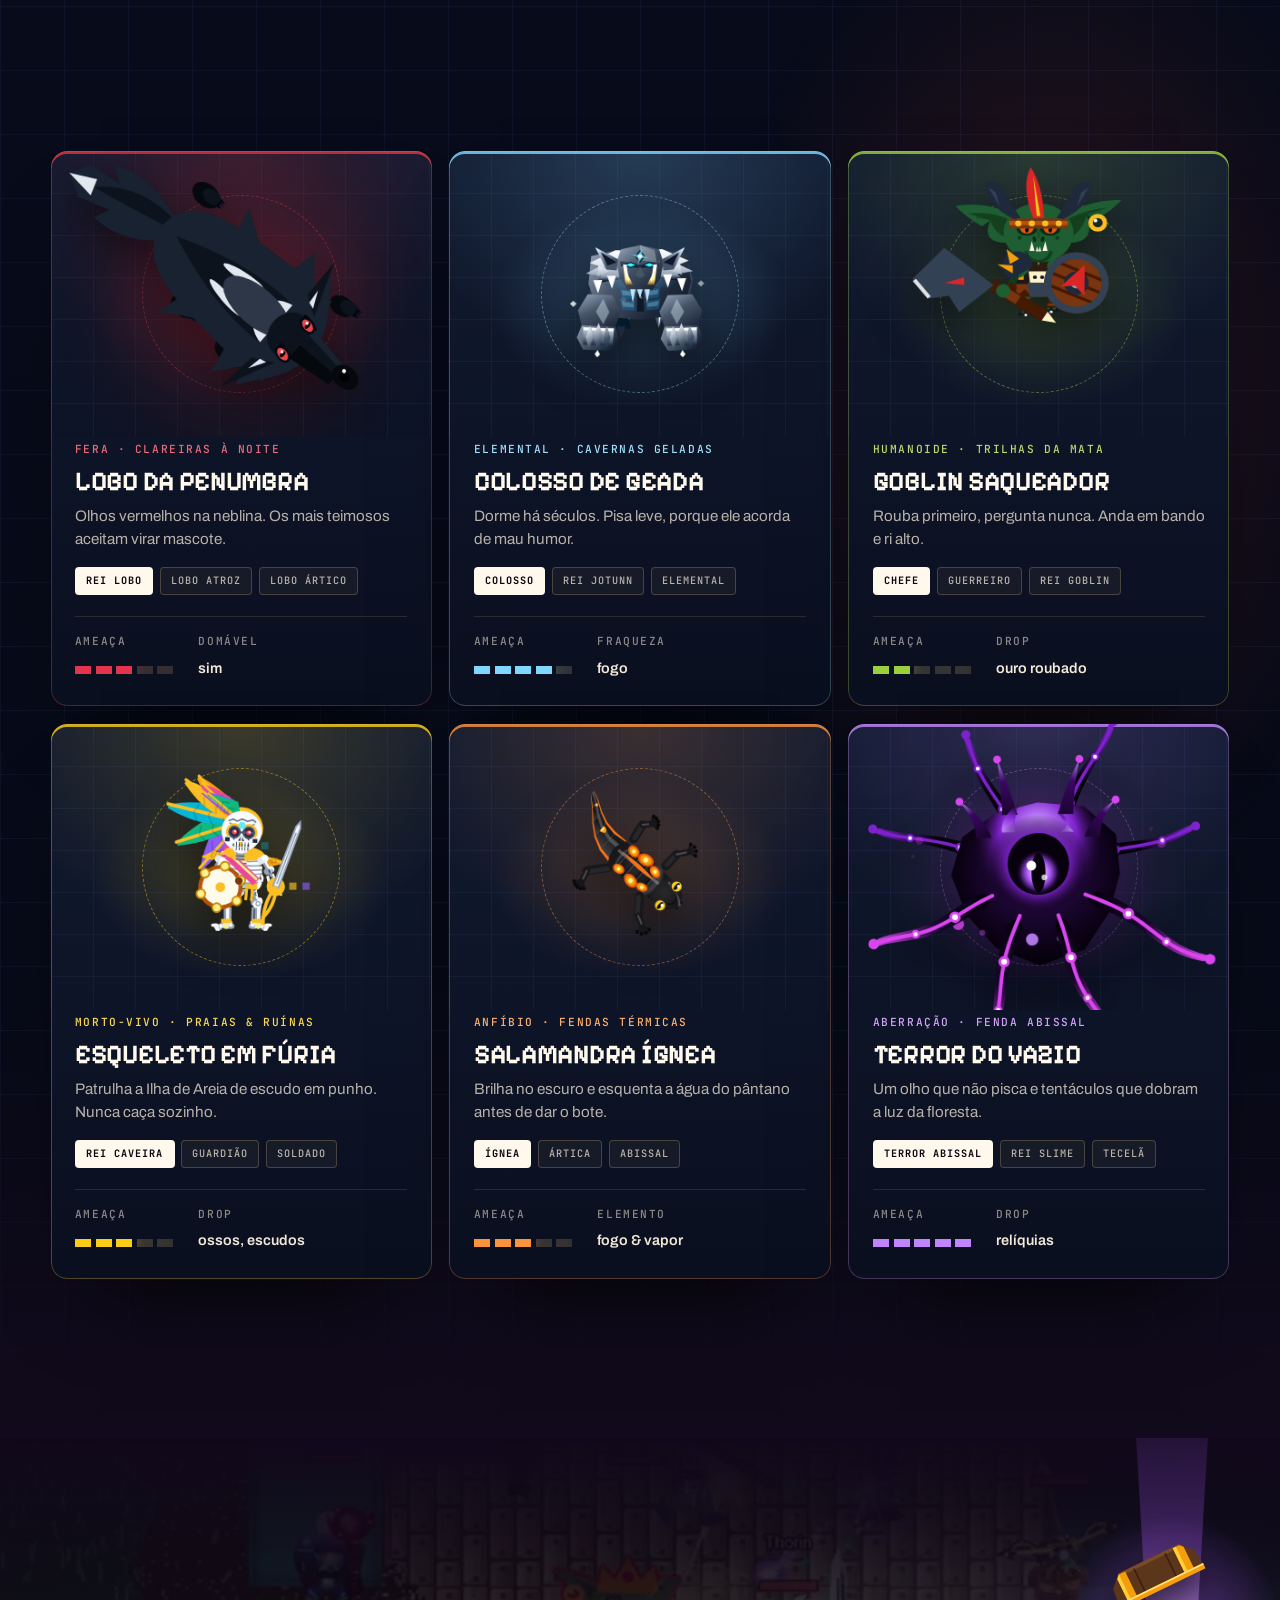
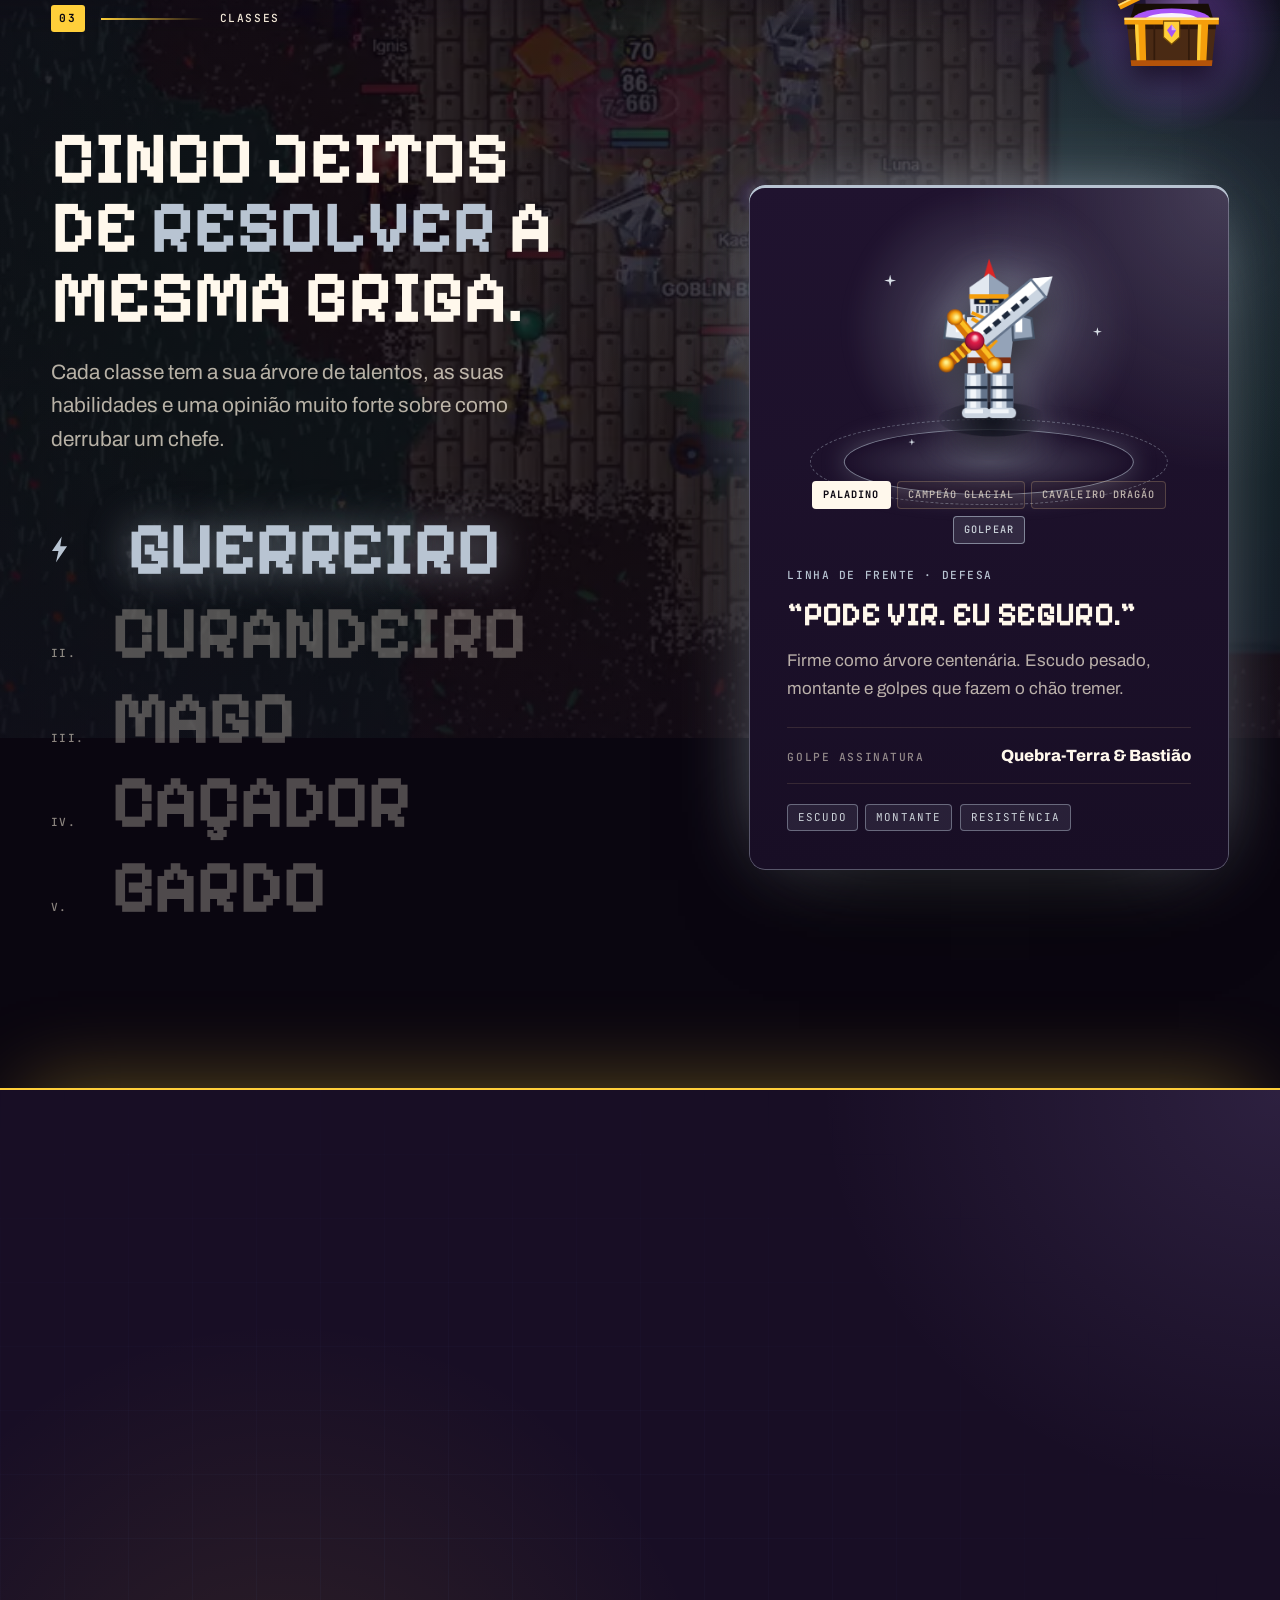
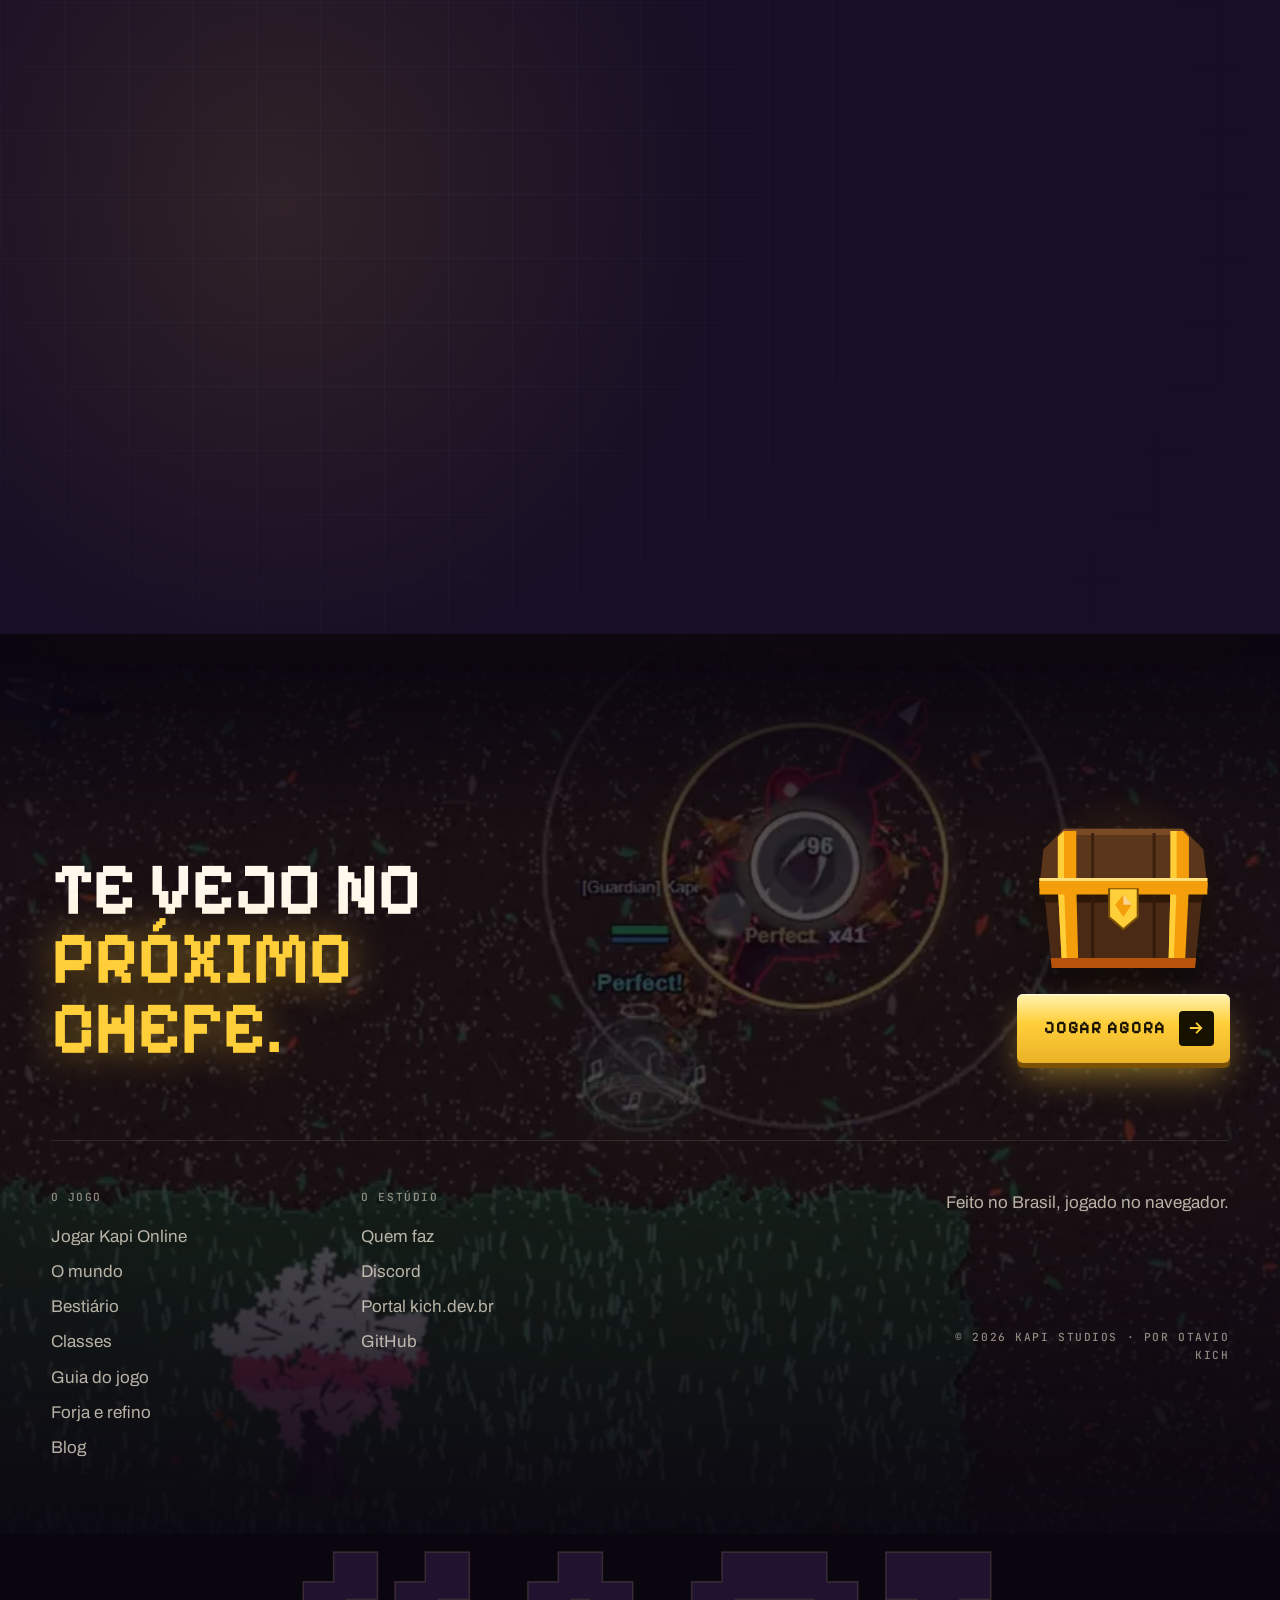
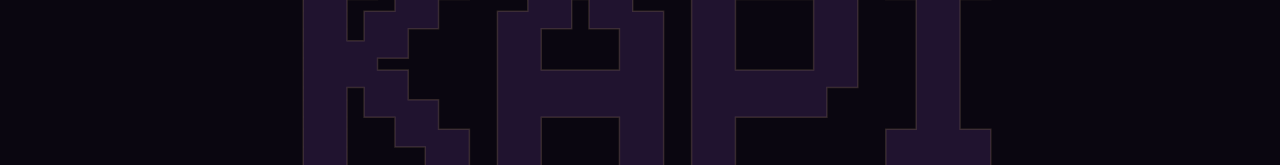
==== commit a65c4d4a: "feat: sync latest updates from 2mmorpgexport (2026-11-27)" ====
--- a/index.html
+++ b/index.html
@@ -1,722 +1,722 @@
-<!DOCTYPE html>
-<html lang="pt-BR">
-<head>
-  <meta charset="UTF-8" />
-  <meta name="viewport" content="width=device-width, initial-scale=1.0" />
-  <title>Kapi Studios &bull; Mate o chefe. Abra o baú. Repita.</title>
-  <link rel="canonical" href="https://kapistudios.kich.dev.br/" />
-  <meta name="description" content="Kapi Studios é um estúdio brasileiro de jogos. Conheça Kapi Online, um MMORPG 2D grátis no navegador: cinco classes, chefes em grupo, forja e baú que brilha quando o drop é bom." />
-  <meta name="theme-color" content="#120a1c" />
-  <meta property="og:type" content="website" />
-  <meta property="og:url" content="https://kapistudios.kich.dev.br/" />
-  <meta property="og:title" content="Kapi Studios &bull; Mate o chefe. Abra o baú. Repita." />
-  <meta property="og:description" content="Cinco classes, chefes que pedem grupo, forja no ritmo do martelo e um dragão que não aceita visita. Grátis, no navegador." />
-  <meta property="og:image" content="https://kapistudios.kich.dev.br/assets/kapi-studios-og.png" />
-  <meta property="og:image:width" content="1200" />
-  <meta property="og:image:height" content="630" />
-  <link rel="icon" type="image/svg+xml" href="assets/favicon.svg" />
-  <link rel="preconnect" href="https://fonts.googleapis.com" />
-  <link rel="preconnect" href="https://fonts.gstatic.com" crossorigin />
-  <link href="https://fonts.googleapis.com/css2?family=Archivo:wdth,wght@62..125,100..900&family=JetBrains+Mono:wght@400;500;700&family=Pixelify+Sans:wght@400..700&display=swap" rel="stylesheet" />
-  <link rel="stylesheet" href="style.css?v=c07c5ed28726" />
-  <script>
-    document.documentElement.classList.add('js');
-    if (window.matchMedia('(prefers-reduced-motion: reduce)').matches) document.documentElement.classList.add('reduced');
-    // Failsafe: never leave the page hidden behind the curtain if scripts stall.
-    setTimeout(function () { if (document.body) document.body.classList.add('is-loaded'); }, 4000);
-  </script>
-</head>
-<body>
-  <a href="#topo" class="skip-link">Pular direto pro conteúdo</a>
-
-  <!-- Shared shapes: bolt, arrow and the loot chest (glow, body and lid are separate so the lid can swing open) -->
-  <svg width="0" height="0" class="sr-defs" aria-hidden="true" focusable="false">
-    <defs>
-      <symbol id="bolt" viewBox="0 0 24 24"><path d="M14 1 L4 14 H11 L9 23 L20 9 H13 Z" fill="currentColor"/></symbol>
-      <symbol id="arrow" viewBox="0 0 24 24"><path d="M5 12h13M13 6l6 6-6 6" fill="none" stroke="currentColor" stroke-width="2.4" stroke-linecap="square" stroke-linejoin="miter"/></symbol>
-      <symbol id="chest-icon" viewBox="0 0 18 16"><path fill="currentColor" fill-rule="evenodd" d="M1 7 L2 3 L4 1 H14 L16 3 L17 7 Z M1 8 H17 V15 H1 Z M7.5 7.5 H10.5 V11 L9 12.5 L7.5 11 Z"/></symbol>
-      <g id="chest-glow">
-        <path d="M26 96 L36 64 H164 L174 96 Z" fill="#170d06"/>
-        <ellipse cx="100" cy="92" rx="68" ry="20" fill="var(--r)"/>
-        <ellipse cx="100" cy="92" rx="46" ry="12" fill="#fff" opacity="0.92"/>
-      </g>
-      <g id="chest-body">
-        <path d="M22 92 H178 L170 170 H30 Z" fill="#4a2a14"/>
-        <path d="M22 92 H178 L176.5 108 H23.5 Z" fill="#2c1709"/>
-        <path d="M70 100 V170 M130 100 V170" stroke="#331b0b" stroke-width="3" fill="none"/>
-        <path d="M36 92 H54 L56 170 H40 Z M146 92 H164 L160 170 H144 Z" fill="#f59e0b"/>
-        <path d="M36 92 H42 L45 170 H40 Z M146 92 H152 L149 170 H144 Z" fill="#ffcf3a"/>
-        <path d="M18 88 H182 V100 H18 Z" fill="#f59e0b"/>
-        <path d="M18 88 H182 V92 H18 Z" fill="#ffe07a"/>
-        <path d="M29 162 H171 L170 172 H30 Z" fill="#b45309"/>
-        <path d="M86 94 H114 V122 L100 134 L86 122 Z" fill="#ffcf3a" stroke="#7a4f06" stroke-width="2"/>
-        <path d="M100 100 L108 110 L100 122 L92 110 Z" fill="var(--r)"/>
-        <path d="M100 100 L108 110 H100 Z" fill="#fff" opacity="0.55"/>
-      </g>
-      <g id="chest-lid">
-        <path d="M18 92 L22 56 L42 36 H158 L178 56 L182 92 Z" fill="#5c361a"/>
-        <path d="M42 36 H158 L164 42 H36 Z" fill="#7a4a26"/>
-        <path d="M70 40 V90 M130 40 V90" stroke="#3d2110" stroke-width="3" fill="none"/>
-        <path d="M36 92 V44 L42 38 H54 V92 Z M146 92 V38 H158 L164 44 V92 Z" fill="#f59e0b"/>
-        <path d="M36 92 V44 L42 38 V92 Z M146 92 V38 H152 V92 Z" fill="#ffcf3a"/>
-        <path d="M18 84 H182 V94 H18 Z" fill="#f59e0b"/>
-        <path d="M18 84 H182 V87 H18 Z" fill="#ffe07a"/>
-      </g>
-    </defs>
-  </svg>
-
-  <!-- Page-load curtain -->
-  <div class="loader" aria-hidden="true">
-    <div class="loader-inner">
-      <img src="assets/kapi-mark.svg" alt="" width="72" height="96" class="loader-mark" />
-      <span class="loader-bar"><i></i></span>
-      <p class="loader-line"><span>carregando a tempestade</span><span class="loader-count">0</span></p>
-    </div>
-  </div>
-
-  <!-- Cursor -->
-  <div class="cursor" aria-hidden="true">
-    <span class="cursor-dot"></span>
-    <span class="cursor-ring"><span class="cursor-label"></span></span>
-  </div>
-
-  <div class="grain" aria-hidden="true"></div>
-  <!-- Lightning, loot bursts and sparks are drawn here, above the page -->
-  <canvas class="fx" id="fx" aria-hidden="true"></canvas>
-
-  <!-- ===================== HEADER ===================== -->
-  <header class="site-header" id="site-header">
-    <a href="#topo" class="brand" aria-label="Kapi Studios, voltar ao início" data-cursor="link" data-zap>
-      <img src="assets/kapi-mark.svg" alt="" width="33" height="44" class="brand-mark" />
-      <img src="assets/kapi-wordmark.svg" alt="" width="134" height="22" class="brand-type brand-type-full" />
-      <img src="assets/kapi-wordmark-short.svg" alt="" width="74" height="22" class="brand-type brand-type-short" />
-    </a>
-
-    <nav class="main-nav" id="main-nav" aria-label="Navegação principal">
-      <a href="#mundo" class="nav-link" data-cursor="link"><span class="nav-num">01</span>O mundo</a>
-      <a href="#bestiario" class="nav-link" data-cursor="link"><span class="nav-num">02</span>Bestiário</a>
-      <a href="#classes" class="nav-link" data-cursor="link"><span class="nav-num">03</span>Classes</a>
-      <a href="#estudio" class="nav-link" data-cursor="link"><span class="nav-num">04</span>Estúdio</a>
-      <a href="/mmorpg/" class="nav-link" data-cursor="link"><span class="nav-num">05</span>O jogo</a>
-      <a href="/blog/" class="nav-link" data-cursor="link"><span class="nav-num">06</span>Blog</a>
-      <a href="https://mmorpg.kich.dev.br" target="_blank" rel="noopener" class="nav-link nav-link-mobile-cta">Jogar agora</a>
-    </nav>
-
-    <div class="header-actions">
-      <div class="loot-meter" id="loot-meter" role="img" aria-label="Baús abertos: 0 de 6">
-        <svg class="meter-icon" aria-hidden="true"><use href="#chest-icon"/></svg>
-        <span class="meter-segs" aria-hidden="true"><i></i><i></i><i></i><i></i><i></i><i></i></span>
-        <span class="mono meter-count" id="meter-count" aria-hidden="true">0/6</span>
-      </div>
-      <a href="https://mmorpg.kich.dev.br" target="_blank" rel="noopener" class="btn btn-primary btn-sm magnetic" data-cursor="link">
-        <span class="btn-text">Jogar agora</span>
-      </a>
-      <button type="button" class="nav-toggle" id="nav-toggle" aria-expanded="false" aria-controls="main-nav" aria-label="Abrir o menu">
-        <span></span><span></span>
-      </button>
-    </div>
-  </header>
-
-  <main id="topo">
-    <!-- ===================== HERO ===================== -->
-    <section class="hero" aria-labelledby="hero-title">
-      <canvas class="sparks" data-count="46" aria-hidden="true"></canvas>
-
-      <div class="hero-meta-row">
-        <p class="mono hero-issue"><span>MMORPG 2D brasileiro</span> grátis, direto no navegador</p>
-        <p class="mono hero-clock" aria-live="off"><span class="live-dot" aria-hidden="true"></span><span id="clock-place">Brasília</span> <span id="clock-time">--:--</span> // <span id="clock-mood">servidor no ar</span></p>
-      </div>
-
-      <div class="hero-stage">
-        <h1 class="hero-title" id="hero-title">
-          <span class="line"><span>Mate o chefe.</span></span>
-          <span class="line"><span>Abra o baú.</span></span>
-          <span class="line line-volt"><span>Repita.</span></span>
-        </h1>
-
-        <figure class="hero-arena" data-depth="0.6">
-          <span class="arena-ring" aria-hidden="true"></span>
-          <div class="plate-dragon" id="hero-dragon-wrap" role="button" tabindex="0" aria-label="Dragão Carmesim guardando o baú. Clique para ver a baforada de fogo" data-cursor="play">
-            <canvas id="hero-dragon-canvas" class="plate-dragon-canvas" width="560" height="480"></canvas>
-          </div>
-          <button type="button" class="boss-chip" id="hero-boss-chip" aria-label="Provocar o Dragão Carmesim" data-cursor="play">
-            <span class="boss-chip-label">chefe</span>
-            <span class="boss-chip-name">Dragão Carmesim</span>
-            <span class="boss-bar"><span></span></span>
-          </button>
-          <button type="button" class="chest chest-hero" data-chest data-rarity="legendary" aria-label="Abrir o baú" data-cursor="open">
-            <span class="chest-beam" aria-hidden="true"></span>
-            <svg class="chest-svg" viewBox="0 0 200 180" aria-hidden="true" focusable="false"><use href="#chest-glow" class="chest-glow"/><use href="#chest-body"/><use href="#chest-lid" class="chest-lid"/></svg>
-          </button>
-          <figcaption class="mono arena-caption">o chefe e o que ele guarda</figcaption>
-        </figure>
-
-        <div class="hero-copy">
-          <p class="hero-lead">
-            <strong>Kapi Online</strong> é o primeiro jogo da Kapi Studios: um MMORPG 2D direto no navegador, com cinco classes, chefes que pedem grupo e baú que brilha quando o drop é bom. Sem download.
-          </p>
-          <div class="hero-cta">
-            <a href="https://mmorpg.kich.dev.br" target="_blank" rel="noopener" class="btn btn-primary magnetic" data-cursor="link">
-              <span class="btn-text">Jogar agora</span>
-              <span class="btn-icon"><svg width="18" height="18"><use href="#arrow"/></svg></span>
-            </a>
-            <button type="button" class="btn btn-quiet" id="btn-open-trailer" data-cursor="play">
-              <span class="play-disc" aria-hidden="true"><svg viewBox="0 0 20 20" width="12" height="12"><path d="M6 4 L16 10 L6 16 Z" fill="currentColor"/></svg></span>
-              <span class="btn-text">Ver o trailer</span>
-            </button>
-          </div>
-          <p class="mono hero-hint"><svg aria-hidden="true"><use href="#bolt"/></svg>clique no céu pra chamar um raio</p>
-        </div>
-
-        <p class="mono scroll-cue" aria-hidden="true"><span>role e abra os baús</span><span class="cue-line"></span></p>
-      </div>
-
-      <div class="marquee" aria-label="Destaques do jogo">
-        <div class="marquee-track">
-          <ul class="marquee-group">
-            <li>Dragões <em>de verdade</em></li><li aria-hidden="true"><svg><use href="#bolt"/></svg></li>
-            <li><em>Cinco</em> classes</li><li aria-hidden="true"><svg><use href="#bolt"/></svg></li>
-            <li>Chefes em <em>fúria</em></li><li aria-hidden="true"><svg><use href="#bolt"/></svg></li>
-            <li>Mascotes <em>e</em> montarias</li><li aria-hidden="true"><svg><use href="#bolt"/></svg></li>
-            <li>Servidor <em>brasileiro</em></li><li aria-hidden="true"><svg><use href="#bolt"/></svg></li>
-          </ul>
-          <ul class="marquee-group" aria-hidden="true">
-            <li>Dragões <em>de verdade</em></li><li><svg><use href="#bolt"/></svg></li>
-            <li><em>Cinco</em> classes</li><li><svg><use href="#bolt"/></svg></li>
-            <li>Chefes em <em>fúria</em></li><li><svg><use href="#bolt"/></svg></li>
-            <li>Mascotes <em>e</em> montarias</li><li><svg><use href="#bolt"/></svg></li>
-            <li>Servidor <em>brasileiro</em></li><li><svg><use href="#bolt"/></svg></li>
-          </ul>
-        </div>
-      </div>
-    </section>
-
-    <!-- ===================== THE WORLD ===================== -->
-    <section class="world" id="mundo" aria-labelledby="mundo-title">
-      <div class="scene scene-intro">
-      <div class="scene-bg scene-bg-left" aria-hidden="true"><div class="scene-pin"><video muted loop playsinline preload="none" poster="assets/video/bg-mount.webp" data-clip="mount"></video></div></div>
-      <div class="section-label reveal"><span class="mono">01</span><span class="label-rule"></span><span class="mono">O mundo</span>
-          <button type="button" class="chest" data-chest data-rarity="uncommon" aria-label="Abrir o baú" data-cursor="open">
-            <span class="chest-beam" aria-hidden="true"></span>
-            <svg class="chest-svg" viewBox="0 0 200 180" aria-hidden="true" focusable="false"><use href="#chest-glow" class="chest-glow"/><use href="#chest-body"/><use href="#chest-lid" class="chest-lid"/></svg>
-          </button></div>
-
-      <h2 class="visually-hidden" id="mundo-title">O mundo de Kapi Online</h2>
-      <p class="manifesto scrub">
-        Um mundo que muda com a chuva, a névoa e a hora do dia.
-        <button type="button" class="inline-clip" id="btn-inline-trailer" aria-label="Assistir trailer" data-cursor="play">
-          <video autoplay muted loop playsinline preload="metadata" aria-hidden="true"><source src="assets/mmorpg-preview.mp4" type="video/mp4" /></video>
-        </button>
-        Explore ruínas esquecidas, pesque na beira do rio ou junte o grupo pra acordar o que dorme nas cavernas.
-      </p>
-      </div>
-
-      <div class="world-layout">
-        <figure class="world-film reveal">
-          <button type="button" class="film-frame" id="btn-world-trailer" aria-label="Assistir trailer em tela cheia" data-cursor="play">
-            <video id="world-video" autoplay muted loop playsinline preload="metadata" aria-hidden="true">
-              <source src="assets/mmorpg-preview.mp4" type="video/mp4" />
-            </video>
-            <span class="film-tag mono"><span class="rec-dot" aria-hidden="true"></span>gameplay de verdade, sem maquiagem</span>
-          </button>
-          <figcaption class="mono">fig. 02 &mdash; uma terça-feira qualquer no servidor</figcaption>
-        </figure>
-
-        <ol class="marginalia">
-          <li class="reveal">
-            <span class="mono note-num">a.</span>
-            <h3>Clima que muda a luta</h3>
-            <p>Biomas que mudam com a chuva, a névoa e a luz. A mesma trilha nunca é igual duas vezes.</p>
-          </li>
-          <li class="reveal">
-            <span class="mono note-num">b.</span>
-            <h3>Coisas antigas dormindo</h3>
-            <p>Chefes lendários escondidos em ruínas e cavernas. Leve amigos. Sério.</p>
-          </li>
-          <li class="reveal">
-            <span class="mono note-num">c.</span>
-            <h3>Uma economia de gente</h3>
-            <p>Nada de loja mágica: o mercado é feito, negociado e pechinchado pelos próprios jogadores.</p>
-          </li>
-        </ol>
-      </div>
-
-      <!-- Editorial index with cursor-following previews -->
-      <div class="index scene">
-        <div class="scene-bg" aria-hidden="true"><div class="scene-pin"><video muted loop playsinline preload="none" poster="assets/video/bg-pet.webp" data-clip="pet"></video></div></div>
-        <div class="index-head reveal">
-          <h2 class="display-md">O que te espera <em>lá dentro</em></h2>
-          <p class="mono">passe o mouse</p>
-        </div>
-
-        <ul class="index-list">
-          <li class="index-row reveal" data-preview="0">
-            <span class="mono row-num">01</span>
-            <h3 class="row-title">Bosques <em>&amp;</em> clareiras</h3>
-            <p class="row-desc">Árvores frondosas, clareiras escondidas e esqueletos que não sabem que já morreram.</p>
-            <span class="mono row-tag">bioma</span>
-          </li>
-          <li class="index-row reveal" data-preview="1">
-            <span class="mono row-num">02</span>
-            <h3 class="row-title">Ilhas de areia</h3>
-            <p class="row-desc">Faixas de praia cercadas de água escura, onde as criaturas raras gostam de se esconder.</p>
-            <span class="mono row-tag">bioma</span>
-          </li>
-          <li class="index-row reveal" data-preview="2">
-            <span class="mono row-num">03</span>
-            <h3 class="row-title">Magia antiga</h3>
-            <p class="row-desc">Cajados de rubi, raios encadeados, orbes de fogo e barreiras arcanas.</p>
-            <span class="mono row-tag">arcano</span>
-          </li>
-          <li class="index-row reveal" data-preview="3">
-            <span class="mono row-num">04</span>
-            <h3 class="row-title">Forja feita à mão</h3>
-            <p class="row-desc">Aqueça o metal, acerte o ritmo do martelo e saia de armadura brilhando.</p>
-            <span class="mono row-tag">ofício</span>
-          </li>
-          <li class="index-row reveal" data-preview="4">
-            <span class="mono row-num">05</span>
-            <h3 class="row-title">Companheiros fiéis</h3>
-            <p class="row-desc">Lobos da penumbra e outros bichos que lutam do seu lado e ficam tristes quando você morre.</p>
-            <span class="mono row-tag">vínculo</span>
-          </li>
-          <li class="index-row reveal" data-preview="5">
-            <span class="mono row-num">06</span>
-            <h3 class="row-title">Aventura em bando</h3>
-            <p class="row-desc">Tag de guilda, mercado e chefe difícil. Tudo rende mais em grupo.</p>
-            <span class="mono row-tag">social</span>
-          </li>
-        </ul>
-
-        <div class="index-preview" aria-hidden="true">
-          <div class="preview-inner">
-            <canvas id="index-preview-canvas" width="320" height="400"></canvas>
-          </div>
-        </div>
-      </div>
-    </section>
-
-    <!-- ===================== BESTIARY ===================== -->
-    <section class="bestiary" id="bestiario" aria-labelledby="bestiario-title">
-      <div class="bestiary-sky" aria-hidden="true"></div>
-      <div class="scene scene-bestiary">
-      <div class="scene-bg" aria-hidden="true"><div class="scene-pin"><video muted loop playsinline preload="none" poster="assets/video/bg-void.webp" data-clip="void"></video></div></div>
-      <div class="section-label reveal"><span class="mono">02</span><span class="label-rule"></span><span class="mono">Bestiário</span>
-          <button type="button" class="chest" data-chest data-rarity="rare" aria-label="Abrir o baú" data-cursor="open">
-            <span class="chest-beam" aria-hidden="true"></span>
-            <svg class="chest-svg" viewBox="0 0 200 180" aria-hidden="true" focusable="false"><use href="#chest-glow" class="chest-glow"/><use href="#chest-body"/><use href="#chest-lid" class="chest-lid"/></svg>
-          </button></div>
-
-      <div class="bestiary-head">
-        <h2 class="display-lg reveal" id="bestiario-title">Nem tudo aqui quer <em>conversa</em>.</h2>
-        <p class="bestiary-intro reveal">Goblins de olho no seu ouro, lobos que talvez virem amigos e um dragão que não liga pra nada disso. Clique nas criaturas pra ver o motor do jogo em ação.</p>
-      </div>
-      </div>
-
-      <figure class="field-shot reveal">
-        <div class="shot-frame" id="shot-frame">
-          <img src="assets/game/screenshot-ilha.webp" alt="Captura de tela de Kapi Online: um jogador e seu lobo de estimação numa ilha de areia, cercados por esqueletos, com minimapa, painel de missões, chat e barra de habilidades" width="1836" height="1010" loading="lazy" />
-          <span class="shot-tag mono"><span class="rec-dot" aria-hidden="true"></span>print de verdade &middot; Ilha de Areia</span>
-          <span class="pin" style="--x:46.6%;--y:50%" data-pin="1" aria-hidden="true"><span class="pin-dot">1</span><span class="pin-label">você, nível 2, otimista</span></span>
-          <span class="pin" style="--x:59.5%;--y:35%" data-pin="2" aria-hidden="true"><span class="pin-dot">2</span><span class="pin-label">seu lobo, que te ama</span></span>
-          <span class="pin" style="--x:19.5%;--y:52%" data-pin="3" aria-hidden="true"><span class="pin-dot">3</span><span class="pin-label">esqueletos em fúria</span></span>
-          <span class="pin" style="--x:7.5%;--y:16%" data-pin="4" aria-hidden="true"><span class="pin-dot">4</span><span class="pin-label">minimapa da região</span></span>
-          <span class="pin" style="--x:89%;--y:11%" data-pin="5" aria-hidden="true"><span class="pin-dot">5</span><span class="pin-label">missões da Jornada</span></span>
-        </div>
-        <figcaption class="field-legend">
-          <p class="mono">fig. 03 &mdash; anotações de campo</p>
-          <ol class="legend-list">
-            <li data-pin="1"><span class="mono">1</span>Você, nível 2, cheio de otimismo.</li>
-            <li data-pin="2"><span class="mono">2</span>Seu lobo. Fica triste quando você morre.</li>
-            <li data-pin="3"><span class="mono">3</span>Esqueletos que entraram em fúria.</li>
-            <li data-pin="4"><span class="mono">4</span>Minimapa, pra fingir que sabe onde está.</li>
-            <li data-pin="5"><span class="mono">5</span>Jornada: a próxima ferramenta te espera.</li>
-          </ol>
-        </figcaption>
-      </figure>
-
-      <ul class="bestiary-grid">
-        <li class="beast beast-boss reveal" style="--glow:#ff4a3a">
-          <div class="beast-art">
-            <span class="boss-ribbon mono">chefe</span>
-            <canvas class="beast-canvas" id="boss-dragon-canvas" data-monster="boss_dragon" data-scale="1.18" data-angle="0.86" data-flying="true" data-attack="breath" width="640" height="440" aria-label="Dragão Soberano animado em tempo real"></canvas>
-            <span class="canvas-hint mono">clique no dragão p/ atacar</span>
-          </div>
-          <div class="beast-body">
-            <p class="mono beast-kind">Lendário &middot; Ruínas vulcânicas</p>
-            <h3 class="beast-name">Dragão Carmesim</h3>
-            <p class="beast-desc">Quando ele entra em fúria, o chat inteiro fica sabendo. Traga a guilda, poções e um plano B.</p>
-            <div class="beast-variants" role="group" aria-label="Variantes do Dragão">
-              <button type="button" class="chip-btn is-active" data-variant="boss_dragon" data-glow="#ff4a3a">Soberano</button>
-              <button type="button" class="chip-btn" data-variant="fire_drake" data-glow="#f97316">Draco de Fogo</button>
-              <button type="button" class="chip-btn" data-variant="frost_wyrm" data-glow="#38bdf8">Wyrm Glacial</button>
-              <button type="button" class="chip-btn" data-variant="void_drake" data-glow="#c084fc">Draco do Vazio</button>
-              <button type="button" class="chip-btn" data-variant="emerald_drake" data-glow="#34d399">Esmeralda</button>
-            </div>
-            <div class="beast-actions" role="group" aria-label="Ataques do Dragão">
-              <button type="button" class="chip-btn chip-action" data-trigger-attack="breath">Baforada</button>
-              <button type="button" class="chip-btn chip-action" data-trigger-attack="tail_swipe">Golpe de Cauda</button>
-              <button type="button" class="chip-btn chip-action" data-trigger-attack="wing_buffet">Vendaval</button>
-              <button type="button" class="chip-btn chip-action" data-trigger-attack="roar">Rugido</button>
-            </div>
-            <dl class="beast-stats">
-              <div><dt class="mono">ameaça</dt><dd class="threat" style="--lvl:5"><span class="visually-hidden">5 de 5</span></dd></div>
-              <div><dt class="mono">fraqueza</dt><dd>gelo, paciência</dd></div>
-              <div><dt class="mono">drop</dt><dd>escamas, glória</dd></div>
-            </dl>
-          </div>
-        </li>
-        <li class="beast reveal" style="--glow:#e2344a">
-          <div class="beast-art">
-            <canvas class="beast-canvas" data-monster="boss_wolf" data-scale="1.85" data-angle="0.72" data-attack="strike" width="420" height="315" aria-label="Lobo da Penumbra animado em tempo real"></canvas>
-          </div>
-          <div class="beast-body">
-            <p class="mono beast-kind">Fera &middot; Clareiras à noite</p>
-            <h3 class="beast-name">Lobo da Penumbra</h3>
-            <p class="beast-desc">Olhos vermelhos na neblina. Os mais teimosos aceitam virar mascote.</p>
-            <div class="beast-variants" role="group" aria-label="Variantes do Lobo">
-              <button type="button" class="chip-btn is-active" data-variant="boss_wolf" data-glow="#e2344a">Rei Lobo</button>
-              <button type="button" class="chip-btn" data-variant="dire_wolf" data-glow="#38bdf8">Lobo Atroz</button>
-              <button type="button" class="chip-btn" data-variant="arctic_wolf" data-glow="#e0f2fe">Lobo Ártico</button>
-            </div>
-            <dl class="beast-stats">
-              <div><dt class="mono">ameaça</dt><dd class="threat" style="--lvl:3"><span class="visually-hidden">3 de 5</span></dd></div>
-              <div><dt class="mono">domável</dt><dd>sim</dd></div>
-            </dl>
-          </div>
-        </li>
-        <li class="beast reveal" style="--glow:#7fd6ff">
-          <div class="beast-art">
-            <canvas class="beast-canvas" data-monster="frost_troll" data-scale="2.15" data-angle="1.5708" data-attack="slam" width="420" height="315" aria-label="Colosso de Geada animado em tempo real"></canvas>
-          </div>
-          <div class="beast-body">
-            <p class="mono beast-kind">Elemental &middot; Cavernas geladas</p>
-            <h3 class="beast-name">Colosso de Geada</h3>
-            <p class="beast-desc">Dorme há séculos. Pisa leve, porque ele acorda de mau humor.</p>
-            <div class="beast-variants" role="group" aria-label="Variantes de Gelo">
-              <button type="button" class="chip-btn is-active" data-variant="frost_troll" data-glow="#7fd6ff">Colosso</button>
-              <button type="button" class="chip-btn" data-variant="boss_frost_giant" data-glow="#38bdf8">Rei Jotunn</button>
-              <button type="button" class="chip-btn" data-variant="frost_tempest" data-glow="#bae6fd">Elemental</button>
-            </div>
-            <dl class="beast-stats">
-              <div><dt class="mono">ameaça</dt><dd class="threat" style="--lvl:4"><span class="visually-hidden">4 de 5</span></dd></div>
-              <div><dt class="mono">fraqueza</dt><dd>fogo</dd></div>
-            </dl>
-          </div>
-        </li>
-        <li class="beast reveal" style="--glow:#9ccf3e">
-          <div class="beast-art">
-            <canvas class="beast-canvas" data-monster="boss_goblin_chieftain" data-scale="2.15" data-angle="1.5708" data-attack="slash" width="420" height="315" aria-label="Goblin Saqueador animado em tempo real"></canvas>
-          </div>
-          <div class="beast-body">
-            <p class="mono beast-kind">Humanoide &middot; Trilhas da mata</p>
-            <h3 class="beast-name">Goblin Saqueador</h3>
-            <p class="beast-desc">Rouba primeiro, pergunta nunca. Anda em bando e ri alto.</p>
-            <div class="beast-variants" role="group" aria-label="Variantes de Goblin">
-              <button type="button" class="chip-btn is-active" data-variant="boss_goblin_chieftain" data-glow="#9ccf3e">Chefe</button>
-              <button type="button" class="chip-btn" data-variant="goblin_warrior" data-glow="#84cc16">Guerreiro</button>
-              <button type="button" class="chip-btn" data-variant="boss_goblin_king" data-glow="#facc15">Rei Goblin</button>
-            </div>
-            <dl class="beast-stats">
-              <div><dt class="mono">ameaça</dt><dd class="threat" style="--lvl:2"><span class="visually-hidden">2 de 5</span></dd></div>
-              <div><dt class="mono">drop</dt><dd>ouro roubado</dd></div>
-            </dl>
-          </div>
-        </li>
-        <li class="beast reveal" style="--glow:#facc15">
-          <div class="beast-art">
-            <canvas class="beast-canvas" data-monster="boss_samba_king" data-scale="2.05" data-angle="1.5708" data-attack="slash" width="420" height="315" aria-label="Guardião Esqueleto animado em tempo real"></canvas>
-          </div>
-          <div class="beast-body">
-            <p class="mono beast-kind">Morto-vivo &middot; Praias &amp; ruínas</p>
-            <h3 class="beast-name">Esqueleto em Fúria</h3>
-            <p class="beast-desc">Patrulha a Ilha de Areia de escudo em punho. Nunca caça sozinho.</p>
-            <div class="beast-variants" role="group" aria-label="Variantes de Esqueleto">
-              <button type="button" class="chip-btn is-active" data-variant="boss_samba_king" data-glow="#facc15">Rei Caveira</button>
-              <button type="button" class="chip-btn" data-variant="elite_knight" data-glow="#38bdf8">Guardião</button>
-              <button type="button" class="chip-btn" data-variant="skeleton" data-glow="#e2e8f0">Soldado</button>
-            </div>
-            <dl class="beast-stats">
-              <div><dt class="mono">ameaça</dt><dd class="threat" style="--lvl:3"><span class="visually-hidden">3 de 5</span></dd></div>
-              <div><dt class="mono">drop</dt><dd>ossos, escudos</dd></div>
-            </dl>
-          </div>
-        </li>
-        <li class="beast reveal" style="--glow:#fb923c">
-          <div class="beast-art">
-            <canvas class="beast-canvas" data-monster="fire_salamander" data-scale="1.85" data-angle="0.72" data-attack="breath" width="420" height="315" aria-label="Salamandra Vulcânica animada em tempo real"></canvas>
-          </div>
-          <div class="beast-body">
-            <p class="mono beast-kind">Anfíbio &middot; Fendas térmicas</p>
-            <h3 class="beast-name">Salamandra Ígnea</h3>
-            <p class="beast-desc">Brilha no escuro e esquenta a água do pântano antes de dar o bote.</p>
-            <div class="beast-variants" role="group" aria-label="Variantes de Salamandra">
-              <button type="button" class="chip-btn is-active" data-variant="fire_salamander" data-glow="#fb923c">Ígnea</button>
-              <button type="button" class="chip-btn" data-variant="salamander_frost" data-glow="#38bdf8">Ártica</button>
-              <button type="button" class="chip-btn" data-variant="salamander_void" data-glow="#c084fc">Abissal</button>
-            </div>
-            <dl class="beast-stats">
-              <div><dt class="mono">ameaça</dt><dd class="threat" style="--lvl:3"><span class="visually-hidden">3 de 5</span></dd></div>
-              <div><dt class="mono">elemento</dt><dd>fogo &amp; vapor</dd></div>
-            </dl>
-          </div>
-        </li>
-        <li class="beast reveal" style="--glow:#c084fc">
-          <div class="beast-art">
-            <canvas class="beast-canvas" data-monster="boss_void_terror" data-scale="1.08" data-angle="1.5708" data-attack="beam" width="420" height="315" aria-label="Terror do Vazio animado em tempo real"></canvas>
-          </div>
-          <div class="beast-body">
-            <p class="mono beast-kind">Aberração &middot; Fenda abissal</p>
-            <h3 class="beast-name">Terror do Vazio</h3>
-            <p class="beast-desc">Um olho que não pisca e tentáculos que dobram a luz da floresta.</p>
-            <div class="beast-variants" role="group" aria-label="Variantes do Vazio">
-              <button type="button" class="chip-btn is-active" data-variant="boss_void_terror" data-glow="#c084fc">Terror Abissal</button>
-              <button type="button" class="chip-btn" data-variant="boss_slime" data-glow="#4ade80">Rei Slime</button>
-              <button type="button" class="chip-btn" data-variant="spider_broodmother" data-glow="#f43f5e">Tecelã</button>
-            </div>
-            <dl class="beast-stats">
-              <div><dt class="mono">ameaça</dt><dd class="threat" style="--lvl:5"><span class="visually-hidden">5 de 5</span></dd></div>
-              <div><dt class="mono">drop</dt><dd>relíquias</dd></div>
-            </dl>
-          </div>
-        </li>
-      </ul>
-    </section>
-
-    <!-- ===================== CLASSES ===================== -->
-    <section class="classes" id="classes" aria-labelledby="classes-title" style="--accent:#b8c4d2">
-      <div class="scene-bg scene-bg-classes" aria-hidden="true"><div class="scene-pin"><video muted loop playsinline preload="none" poster="assets/video/bg-raid.webp" data-clip="raid"></video></div></div>
-      <div class="section-label reveal"><span class="mono">03</span><span class="label-rule"></span><span class="mono">Classes</span>
-          <button type="button" class="chest" data-chest data-rarity="epic" aria-label="Abrir o baú" data-cursor="open">
-            <span class="chest-beam" aria-hidden="true"></span>
-            <svg class="chest-svg" viewBox="0 0 200 180" aria-hidden="true" focusable="false"><use href="#chest-glow" class="chest-glow"/><use href="#chest-body"/><use href="#chest-lid" class="chest-lid"/></svg>
-          </button></div>
-
-      <div class="classes-layout">
-        <div class="classes-intro reveal">
-          <h2 class="display-lg" id="classes-title">Cinco jeitos de <em>resolver</em> a mesma briga.</h2>
-          <p>Cada classe tem a sua árvore de talentos, as suas habilidades e uma opinião muito forte sobre como derrubar um chefe.</p>
-        </div>
-
-        <div class="class-picker" role="tablist" aria-label="Classes" aria-orientation="vertical">
-          <button type="button" class="class-tab is-active" role="tab" id="tab-guerreiro" aria-controls="panel-guerreiro" aria-selected="true" data-accent="#b8c4d2" data-cursor="link">
-            <span class="mono">i.</span><span class="class-name">Guerreiro</span>
-          </button>
-          <button type="button" class="class-tab" role="tab" id="tab-curandeiro" aria-controls="panel-curandeiro" aria-selected="false" tabindex="-1" data-accent="#7fc4a6" data-cursor="link">
-            <span class="mono">ii.</span><span class="class-name">Curandeiro</span>
-          </button>
-          <button type="button" class="class-tab" role="tab" id="tab-mago" aria-controls="panel-mago" aria-selected="false" tabindex="-1" data-accent="#9aa1d6" data-cursor="link">
-            <span class="mono">iii.</span><span class="class-name">Mago</span>
-          </button>
-          <button type="button" class="class-tab" role="tab" id="tab-cacador" aria-controls="panel-cacador" aria-selected="false" tabindex="-1" data-accent="#d9a352" data-cursor="link">
-            <span class="mono">iv.</span><span class="class-name">Caçador</span>
-          </button>
-          <button type="button" class="class-tab" role="tab" id="tab-bardo" aria-controls="panel-bardo" aria-selected="false" tabindex="-1" data-accent="#bd9fe8" data-cursor="link">
-            <span class="mono">v.</span><span class="class-name">Bardo</span>
-          </button>
-        </div>
-
-        <div class="class-stage">
-          <article class="class-panel is-active" role="tabpanel" id="panel-guerreiro" aria-labelledby="tab-guerreiro">
-            <figure class="panel-hero">
-              <span class="hero-ring" aria-hidden="true"></span>
-              <span class="hero-sparks" aria-hidden="true"><i></i><i></i><i></i></span>
-              <canvas class="hero-canvas" data-preset="sun_paladin" width="320" height="300" aria-label="Modelo animado do Guerreiro"></canvas>
-              <div class="hero-controls">
-                <button type="button" class="chip-btn is-active" data-hero-preset="sun_paladin">Paladino</button>
-                <button type="button" class="chip-btn" data-hero-preset="frost_champion">Campeão Glacial</button>
-                <button type="button" class="chip-btn" data-hero-preset="dragon_knight">Cavaleiro Dragão</button>
-                <button type="button" class="chip-btn chip-action" data-hero-action="attack">Golpear</button>
-              </div>
-            </figure>
-            <p class="mono panel-role">Linha de frente &middot; Defesa</p>
-            <blockquote class="panel-quote">&ldquo;Pode vir. Eu seguro.&rdquo;</blockquote>
-            <p class="panel-desc">Firme como árvore centenária. Escudo pesado, montante e golpes que fazem o chão tremer.</p>
-            <dl class="panel-sig"><dt class="mono">golpe assinatura</dt><dd>Quebra-Terra &amp; Bastião</dd></dl>
-            <ul class="panel-tags"><li>escudo</li><li>montante</li><li>resistência</li></ul>
-          </article>
-          <article class="class-panel" role="tabpanel" id="panel-curandeiro" aria-labelledby="tab-curandeiro" hidden>
-            <figure class="panel-hero">
-              <span class="hero-ring" aria-hidden="true"></span>
-              <span class="hero-sparks" aria-hidden="true"><i></i><i></i><i></i></span>
-              <canvas class="hero-canvas" data-preset="sanctified_cleric" width="320" height="300" aria-label="Modelo animado do Curandeiro"></canvas>
-              <div class="hero-controls">
-                <button type="button" class="chip-btn is-active" data-hero-preset="sanctified_cleric">Clériga Consagrada</button>
-                <button type="button" class="chip-btn" data-hero-preset="maiden_braid">Donzela da Mata</button>
-                <button type="button" class="chip-btn chip-action" data-hero-action="attack">Conjurar</button>
-              </div>
-            </figure>
-            <p class="mono panel-role">Cura &middot; Suporte</p>
-            <blockquote class="panel-quote">&ldquo;Respira fundo. Eu cuido do resto.&rdquo;</blockquote>
-            <p class="panel-desc">Luz que fecha ferida alheia. Cura o grupo inteiro, devolve vida e mana e ainda acerta o inimigo com um bumerangue sagrado.</p>
-            <dl class="panel-sig"><dt class="mono">golpe assinatura</dt><dd>Cura Divina &amp; Julgamento</dd></dl>
-            <ul class="panel-tags"><li>cura</li><li>luz</li><li>grupo</li></ul>
-          </article>
-          <article class="class-panel" role="tabpanel" id="panel-mago" aria-labelledby="tab-mago" hidden>
-            <figure class="panel-hero">
-              <span class="hero-ring" aria-hidden="true"></span>
-              <span class="hero-sparks" aria-hidden="true"><i></i><i></i><i></i></span>
-              <canvas class="hero-canvas" data-preset="prismatic_rainbow_archmage" width="320" height="300" aria-label="Modelo animado do Mago"></canvas>
-              <div class="hero-controls">
-                <button type="button" class="chip-btn is-active" data-hero-preset="prismatic_rainbow_archmage">Arquimago Rubi</button>
-                <button type="button" class="chip-btn" data-hero-preset="storm_caller">Tempestade</button>
-                <button type="button" class="chip-btn chip-action" data-hero-action="attack">Conjurar</button>
-              </div>
-            </figure>
-            <p class="mono panel-role">Dano em área &middot; Controle</p>
-            <blockquote class="panel-quote">&ldquo;Li isso num livro. Acho que funciona.&rdquo;</blockquote>
-            <p class="panel-desc">Escuta o sussurro das runas. Raios encadeados, orbes de fogo e barreiras arcanas.</p>
-            <dl class="panel-sig"><dt class="mono">golpe assinatura</dt><dd>Raios Encadeados &amp; Égide</dd></dl>
-            <ul class="panel-tags"><li>runas</li><li>elementos</li><li>barreiras</li></ul>
-          </article>
-          <article class="class-panel" role="tabpanel" id="panel-cacador" aria-labelledby="tab-cacador" hidden>
-            <figure class="panel-hero">
-              <span class="hero-ring" aria-hidden="true"></span>
-              <span class="hero-sparks" aria-hidden="true"><i></i><i></i><i></i></span>
-              <canvas class="hero-canvas" data-preset="prismatic_rainbow_archer" width="320" height="300" aria-label="Modelo animado do Caçador"></canvas>
-              <div class="hero-controls">
-                <button type="button" class="chip-btn is-active" data-hero-preset="prismatic_rainbow_archer">Arco Prismático</button>
-                <button type="button" class="chip-btn" data-hero-preset="capybara_companion">Andarilho Capivara</button>
-                <button type="button" class="chip-btn chip-action" data-hero-action="attack">Disparar</button>
-              </div>
-            </figure>
-            <p class="mono panel-role">Precisão &middot; Domador</p>
-            <blockquote class="panel-quote">&ldquo;Shh. Ele tá logo ali.&rdquo;</blockquote>
-            <p class="panel-desc">Conhece cada trilha da mata. Arco longo, armadilhas e um bicho fiel sempre na cola.</p>
-            <dl class="panel-sig"><dt class="mono">golpe assinatura</dt><dd>Flecha Silvestre &amp; Vínculo</dd></dl>
-            <ul class="panel-tags"><li>arco</li><li>rastros</li><li>mascotes</li></ul>
-          </article>
-          <article class="class-panel" role="tabpanel" id="panel-bardo" aria-labelledby="tab-bardo" hidden>
-            <figure class="panel-hero">
-              <span class="hero-ring" aria-hidden="true"></span>
-              <span class="hero-sparks" aria-hidden="true"><i></i><i></i><i></i></span>
-              <canvas class="hero-canvas" data-preset="tribal_shaman" width="320" height="300" aria-label="Modelo animado do Bardo"></canvas>
-              <div class="hero-controls">
-                <button type="button" class="chip-btn is-active" data-hero-preset="tribal_shaman">Xamã Tribal</button>
-                <button type="button" class="chip-btn chip-action" data-hero-action="attack">Tocar</button>
-              </div>
-            </figure>
-            <p class="mono panel-role">Ritmo &middot; Apoio</p>
-            <blockquote class="panel-quote">&ldquo;Segue o compasso que o resto vem.&rdquo;</blockquote>
-            <p class="panel-desc">Luta no ritmo: cada música tem o seu compasso, e acertar as notas na hora aumenta o dano. As canções dão velocidade, adormecem inimigos e fecham com um acorde em área.</p>
-            <dl class="panel-sig"><dt class="mono">golpe assinatura</dt><dd>Crescendo &amp; Canção de Ninar</dd></dl>
-            <ul class="panel-tags"><li>ritmo</li><li>canções</li><li>acorde final</li></ul>
-          </article>
-        </div>
-      </div>
-    </section>
-
-    <!-- ===================== STUDIO ===================== -->
-    <section class="studio" id="estudio" aria-labelledby="estudio-title">
-      <div class="section-label reveal"><span class="mono">04</span><span class="label-rule"></span><span class="mono">Estúdio</span>
-          <button type="button" class="chest" data-chest data-rarity="mythic" aria-label="Abrir o baú" data-cursor="open">
-            <span class="chest-beam" aria-hidden="true"></span>
-            <svg class="chest-svg" viewBox="0 0 200 180" aria-hidden="true" focusable="false"><use href="#chest-glow" class="chest-glow"/><use href="#chest-body"/><use href="#chest-lid" class="chest-lid"/></svg>
-          </button></div>
-
-      <div class="studio-layout">
-        <h2 class="studio-quote reveal" id="estudio-title">
-          Estúdio pequeno. <em>Jogo grande.</em>
-        </h2>
-
-        <div class="studio-art reveal">
-          <div class="mark-reactor" role="button" tabindex="0" aria-label="A capivara da Kapi Studios. Clique para soltar um raio" data-zap="big" data-cursor="play">
-            <span class="reactor-ring r3" aria-hidden="true"></span>
-            <span class="reactor-ring" aria-hidden="true"></span>
-            <span class="reactor-ring r2" aria-hidden="true"></span>
-            <span class="reactor-core" aria-hidden="true"></span>
-            <img src="assets/kapi-emblem.svg" alt="" width="158" height="210" loading="lazy" />
-          </div>
-        </div>
-
-        <div class="studio-letter reveal">
-          <p>A Kapi Studios é um estúdio brasileiro, pequeno e teimoso. <strong>Kapi Online</strong> é o nosso primeiro mundo: cada monstro, personagem e efeito que aparece nesta página é desenhado em código, pelo mesmo motor que roda dentro do jogo.</p>
-          <p>Cada atualização sai ouvindo quem joga. Entra, derruba um chefe e conta pra gente o que achou.</p>
-          <p class="signature">
-            <img src="assets/kapi-mark.svg" alt="" width="30" height="40" />
-            <span><span class="sig-name">Otavio Kich</span><span class="mono">fundador</span></span>
-          </p>
-          <div class="studio-cta">
-            <a href="https://mmorpg.kich.dev.br" target="_blank" rel="noopener" class="btn btn-ink magnetic" data-cursor="link">
-              <span class="btn-text">Entrar no jogo</span>
-              <span class="btn-icon"><svg width="18" height="18"><use href="#arrow"/></svg></span>
-            </a>
-            <a href="https://discord.gg/JKZxhSctuv" target="_blank" rel="noopener" class="link-underline" data-cursor="link">falar com a gente no Discord</a>
-          </div>
-        </div>
-      </div>
-    </section>
-  </main>
-
-  <!-- ===================== FOOTER ===================== -->
-  <footer class="site-footer">
-    <div class="scene-bg scene-bg-footer" aria-hidden="true"><div class="scene-pin"><video muted loop playsinline preload="none" poster="assets/video/bg-bard.webp" data-clip="bard"></video></div></div>
-    <canvas class="sparks" data-count="24" aria-hidden="true"></canvas>
-    <div class="footer-top">
-      <p class="footer-invite reveal">Te vejo no <em>próximo chefe.</em></p>
-      <div class="footer-play">
-          <button type="button" class="chest" data-chest data-rarity="legendary" aria-label="Abrir o baú" data-cursor="open">
-            <span class="chest-beam" aria-hidden="true"></span>
-            <svg class="chest-svg" viewBox="0 0 200 180" aria-hidden="true" focusable="false"><use href="#chest-glow" class="chest-glow"/><use href="#chest-body"/><use href="#chest-lid" class="chest-lid"/></svg>
-          </button>
-        <a href="https://mmorpg.kich.dev.br" target="_blank" rel="noopener" class="btn btn-primary magnetic" data-cursor="link">
-          <span class="btn-text">Jogar agora</span>
-          <span class="btn-icon"><svg width="18" height="18"><use href="#arrow"/></svg></span>
-        </a>
-      </div>
-    </div>
-
-    <div class="footer-cols">
-      <div class="footer-col">
-        <p class="mono">o jogo</p>
-        <ul>
-          <li><a href="https://mmorpg.kich.dev.br" target="_blank" rel="noopener" data-cursor="link">Jogar Kapi Online</a></li>
-          <li><a href="#mundo" data-cursor="link">O mundo</a></li>
-          <li><a href="#bestiario" data-cursor="link">Bestiário</a></li>
-          <li><a href="#classes" data-cursor="link">Classes</a></li>
-          <li><a href="/mmorpg/" data-cursor="link">Guia do jogo</a></li>
-          <li><a href="/mmorpg/forja/" data-cursor="link">Forja e refino</a></li>
-          <li><a href="/blog/" data-cursor="link">Blog</a></li>
-        </ul>
-      </div>
-      <div class="footer-col">
-        <p class="mono">o estúdio</p>
-        <ul>
-          <li><a href="#estudio" data-cursor="link">Quem faz</a></li>
-          <li><a href="https://discord.gg/JKZxhSctuv" target="_blank" rel="noopener" data-cursor="link">Discord</a></li>
-          <li><a href="https://kich.dev.br" target="_blank" rel="noopener" data-cursor="link">Portal kich.dev.br</a></li>
-          <li><a href="https://github.com/tavmata" target="_blank" rel="noopener" data-cursor="link">GitHub</a></li>
-        </ul>
-      </div>
-      <p class="footer-note">Feito no Brasil, jogado no navegador. <span class="mono">&copy; 2026 Kapi Studios &middot; por Otavio Kich</span></p>
-    </div>
-
-    <p class="footer-wordmark" aria-hidden="true"><span data-zap>K</span><span data-zap>a</span><span data-zap>p</span><span data-zap>i</span></p>
-  </footer>
-
-  <!-- ===================== TRAILER MODAL ===================== -->
-  <div class="trailer-modal" id="trailer-modal" aria-hidden="true" role="dialog" aria-modal="true" aria-label="Trailer de Kapi Online">
-    <div class="trailer-backdrop" id="trailer-backdrop"></div>
-    <div class="trailer-dialog">
-      <div class="trailer-video">
-        <video id="modal-video" controls playsinline preload="none">
-          <source src="assets/mmorpg-preview.mp4" type="video/mp4" />
-        </video>
-      </div>
-      <div class="trailer-footer">
-        <p><span class="mono">agora passando</span> Kapi Online, gameplay</p>
-        <div class="trailer-actions">
-          <a href="https://mmorpg.kich.dev.br" target="_blank" rel="noopener" class="btn btn-primary btn-sm" data-cursor="link"><span class="btn-text">Gostei, quero jogar</span></a>
-          <button type="button" class="trailer-close" id="trailer-close" aria-label="Fechar vídeo" data-cursor="link">
-            <svg viewBox="0 0 24 24" width="18" height="18" aria-hidden="true"><path d="M18 6 L6 18 M6 6 L18 18" stroke="currentColor" stroke-width="1.8" stroke-linecap="round"/></svg>
-          </button>
-        </div>
-      </div>
-    </div>
-  </div>
-
-  <script type="module" src="assets/js/monster-renderer.js"></script>
-  <script type="module" src="assets/js/character-renderer.js"></script>
-  <script type="module" src="main.js?v=4305f0a9dec9"></script>
-</body>
-</html>
+<!DOCTYPE html>
+<html lang="pt-BR">
+<head>
+  <meta charset="UTF-8" />
+  <meta name="viewport" content="width=device-width, initial-scale=1.0" />
+  <title>Kapi Studios &bull; Mate o chefe. Abra o baú. Repita.</title>
+  <link rel="canonical" href="https://kapistudios.kich.dev.br/" />
+  <meta name="description" content="Kapi Studios é um estúdio brasileiro de jogos. Conheça Kapi Online, um MMORPG 2D grátis no navegador: cinco classes, chefes em grupo, forja e baú que brilha quando o drop é bom." />
+  <meta name="theme-color" content="#120a1c" />
+  <meta property="og:type" content="website" />
+  <meta property="og:url" content="https://kapistudios.kich.dev.br/" />
+  <meta property="og:title" content="Kapi Studios &bull; Mate o chefe. Abra o baú. Repita." />
+  <meta property="og:description" content="Cinco classes, chefes que pedem grupo, forja no ritmo do martelo e um dragão que não aceita visita. Grátis, no navegador." />
+  <meta property="og:image" content="https://kapistudios.kich.dev.br/assets/kapi-studios-og.png" />
+  <meta property="og:image:width" content="1200" />
+  <meta property="og:image:height" content="630" />
+  <link rel="icon" type="image/svg+xml" href="assets/favicon.svg" />
+  <link rel="preconnect" href="https://fonts.googleapis.com" />
+  <link rel="preconnect" href="https://fonts.gstatic.com" crossorigin />
+  <link href="https://fonts.googleapis.com/css2?family=Archivo:wdth,wght@62..125,100..900&family=JetBrains+Mono:wght@400;500;700&family=Pixelify+Sans:wght@400..700&display=swap" rel="stylesheet" />
+  <link rel="stylesheet" href="style.css?v=c07c5ed28726" />
+  <script>
+    document.documentElement.classList.add('js');
+    if (window.matchMedia('(prefers-reduced-motion: reduce)').matches) document.documentElement.classList.add('reduced');
+    // Failsafe: never leave the page hidden behind the curtain if scripts stall.
+    setTimeout(function () { if (document.body) document.body.classList.add('is-loaded'); }, 4000);
+  </script>
+</head>
+<body>
+  <a href="#topo" class="skip-link">Pular direto pro conteúdo</a>
+
+  <!-- Shared shapes: bolt, arrow and the loot chest (glow, body and lid are separate so the lid can swing open) -->
+  <svg width="0" height="0" class="sr-defs" aria-hidden="true" focusable="false">
+    <defs>
+      <symbol id="bolt" viewBox="0 0 24 24"><path d="M14 1 L4 14 H11 L9 23 L20 9 H13 Z" fill="currentColor"/></symbol>
+      <symbol id="arrow" viewBox="0 0 24 24"><path d="M5 12h13M13 6l6 6-6 6" fill="none" stroke="currentColor" stroke-width="2.4" stroke-linecap="square" stroke-linejoin="miter"/></symbol>
+      <symbol id="chest-icon" viewBox="0 0 18 16"><path fill="currentColor" fill-rule="evenodd" d="M1 7 L2 3 L4 1 H14 L16 3 L17 7 Z M1 8 H17 V15 H1 Z M7.5 7.5 H10.5 V11 L9 12.5 L7.5 11 Z"/></symbol>
+      <g id="chest-glow">
+        <path d="M26 96 L36 64 H164 L174 96 Z" fill="#170d06"/>
+        <ellipse cx="100" cy="92" rx="68" ry="20" fill="var(--r)"/>
+        <ellipse cx="100" cy="92" rx="46" ry="12" fill="#fff" opacity="0.92"/>
+      </g>
+      <g id="chest-body">
+        <path d="M22 92 H178 L170 170 H30 Z" fill="#4a2a14"/>
+        <path d="M22 92 H178 L176.5 108 H23.5 Z" fill="#2c1709"/>
+        <path d="M70 100 V170 M130 100 V170" stroke="#331b0b" stroke-width="3" fill="none"/>
+        <path d="M36 92 H54 L56 170 H40 Z M146 92 H164 L160 170 H144 Z" fill="#f59e0b"/>
+        <path d="M36 92 H42 L45 170 H40 Z M146 92 H152 L149 170 H144 Z" fill="#ffcf3a"/>
+        <path d="M18 88 H182 V100 H18 Z" fill="#f59e0b"/>
+        <path d="M18 88 H182 V92 H18 Z" fill="#ffe07a"/>
+        <path d="M29 162 H171 L170 172 H30 Z" fill="#b45309"/>
+        <path d="M86 94 H114 V122 L100 134 L86 122 Z" fill="#ffcf3a" stroke="#7a4f06" stroke-width="2"/>
+        <path d="M100 100 L108 110 L100 122 L92 110 Z" fill="var(--r)"/>
+        <path d="M100 100 L108 110 H100 Z" fill="#fff" opacity="0.55"/>
+      </g>
+      <g id="chest-lid">
+        <path d="M18 92 L22 56 L42 36 H158 L178 56 L182 92 Z" fill="#5c361a"/>
+        <path d="M42 36 H158 L164 42 H36 Z" fill="#7a4a26"/>
+        <path d="M70 40 V90 M130 40 V90" stroke="#3d2110" stroke-width="3" fill="none"/>
+        <path d="M36 92 V44 L42 38 H54 V92 Z M146 92 V38 H158 L164 44 V92 Z" fill="#f59e0b"/>
+        <path d="M36 92 V44 L42 38 V92 Z M146 92 V38 H152 V92 Z" fill="#ffcf3a"/>
+        <path d="M18 84 H182 V94 H18 Z" fill="#f59e0b"/>
+        <path d="M18 84 H182 V87 H18 Z" fill="#ffe07a"/>
+      </g>
+    </defs>
+  </svg>
+
+  <!-- Page-load curtain -->
+  <div class="loader" aria-hidden="true">
+    <div class="loader-inner">
+      <img src="assets/kapi-mark.svg" alt="" width="72" height="96" class="loader-mark" />
+      <span class="loader-bar"><i></i></span>
+      <p class="loader-line"><span>carregando a tempestade</span><span class="loader-count">0</span></p>
+    </div>
+  </div>
+
+  <!-- Cursor -->
+  <div class="cursor" aria-hidden="true">
+    <span class="cursor-dot"></span>
+    <span class="cursor-ring"><span class="cursor-label"></span></span>
+  </div>
+
+  <div class="grain" aria-hidden="true"></div>
+  <!-- Lightning, loot bursts and sparks are drawn here, above the page -->
+  <canvas class="fx" id="fx" aria-hidden="true"></canvas>
+
+  <!-- ===================== HEADER ===================== -->
+  <header class="site-header" id="site-header">
+    <a href="#topo" class="brand" aria-label="Kapi Studios, voltar ao início" data-cursor="link" data-zap>
+      <img src="assets/kapi-mark.svg" alt="" width="33" height="44" class="brand-mark" />
+      <img src="assets/kapi-wordmark.svg" alt="" width="134" height="22" class="brand-type brand-type-full" />
+      <img src="assets/kapi-wordmark-short.svg" alt="" width="74" height="22" class="brand-type brand-type-short" />
+    </a>
+
+    <nav class="main-nav" id="main-nav" aria-label="Navegação principal">
+      <a href="#mundo" class="nav-link" data-cursor="link"><span class="nav-num">01</span>O mundo</a>
+      <a href="#bestiario" class="nav-link" data-cursor="link"><span class="nav-num">02</span>Bestiário</a>
+      <a href="#classes" class="nav-link" data-cursor="link"><span class="nav-num">03</span>Classes</a>
+      <a href="#estudio" class="nav-link" data-cursor="link"><span class="nav-num">04</span>Estúdio</a>
+      <a href="/mmorpg/" class="nav-link" data-cursor="link"><span class="nav-num">05</span>O jogo</a>
+      <a href="/blog/" class="nav-link" data-cursor="link"><span class="nav-num">06</span>Blog</a>
+      <a href="https://mmorpg.kich.dev.br" target="_blank" rel="noopener" class="nav-link nav-link-mobile-cta">Jogar agora</a>
+    </nav>
+
+    <div class="header-actions">
+      <div class="loot-meter" id="loot-meter" role="img" aria-label="Baús abertos: 0 de 6">
+        <svg class="meter-icon" aria-hidden="true"><use href="#chest-icon"/></svg>
+        <span class="meter-segs" aria-hidden="true"><i></i><i></i><i></i><i></i><i></i><i></i></span>
+        <span class="mono meter-count" id="meter-count" aria-hidden="true">0/6</span>
+      </div>
+      <a href="https://mmorpg.kich.dev.br" target="_blank" rel="noopener" class="btn btn-primary btn-sm magnetic" data-cursor="link">
+        <span class="btn-text">Jogar agora</span>
+      </a>
+      <button type="button" class="nav-toggle" id="nav-toggle" aria-expanded="false" aria-controls="main-nav" aria-label="Abrir o menu">
+        <span></span><span></span>
+      </button>
+    </div>
+  </header>
+
+  <main id="topo">
+    <!-- ===================== HERO ===================== -->
+    <section class="hero" aria-labelledby="hero-title">
+      <canvas class="sparks" data-count="46" aria-hidden="true"></canvas>
+
+      <div class="hero-meta-row">
+        <p class="mono hero-issue"><span>MMORPG 2D brasileiro</span> grátis, direto no navegador</p>
+        <p class="mono hero-clock" aria-live="off"><span class="live-dot" aria-hidden="true"></span><span id="clock-place">Brasília</span> <span id="clock-time">--:--</span> // <span id="clock-mood">servidor no ar</span></p>
+      </div>
+
+      <div class="hero-stage">
+        <h1 class="hero-title" id="hero-title">
+          <span class="line"><span>Mate o chefe.</span></span>
+          <span class="line"><span>Abra o baú.</span></span>
+          <span class="line line-volt"><span>Repita.</span></span>
+        </h1>
+
+        <figure class="hero-arena" data-depth="0.6">
+          <span class="arena-ring" aria-hidden="true"></span>
+          <div class="plate-dragon" id="hero-dragon-wrap" role="button" tabindex="0" aria-label="Dragão Carmesim guardando o baú. Clique para ver a baforada de fogo" data-cursor="play">
+            <canvas id="hero-dragon-canvas" class="plate-dragon-canvas" width="560" height="480"></canvas>
+          </div>
+          <button type="button" class="boss-chip" id="hero-boss-chip" aria-label="Provocar o Dragão Carmesim" data-cursor="play">
+            <span class="boss-chip-label">chefe</span>
+            <span class="boss-chip-name">Dragão Carmesim</span>
+            <span class="boss-bar"><span></span></span>
+          </button>
+          <button type="button" class="chest chest-hero" data-chest data-rarity="legendary" aria-label="Abrir o baú" data-cursor="open">
+            <span class="chest-beam" aria-hidden="true"></span>
+            <svg class="chest-svg" viewBox="0 0 200 180" aria-hidden="true" focusable="false"><use href="#chest-glow" class="chest-glow"/><use href="#chest-body"/><use href="#chest-lid" class="chest-lid"/></svg>
+          </button>
+          <figcaption class="mono arena-caption">o chefe e o que ele guarda</figcaption>
+        </figure>
+
+        <div class="hero-copy">
+          <p class="hero-lead">
+            <strong>Kapi Online</strong> é o primeiro jogo da Kapi Studios: um MMORPG 2D direto no navegador, com cinco classes, chefes que pedem grupo e baú que brilha quando o drop é bom. Sem download.
+          </p>
+          <div class="hero-cta">
+            <a href="https://mmorpg.kich.dev.br" target="_blank" rel="noopener" class="btn btn-primary magnetic" data-cursor="link">
+              <span class="btn-text">Jogar agora</span>
+              <span class="btn-icon"><svg width="18" height="18"><use href="#arrow"/></svg></span>
+            </a>
+            <button type="button" class="btn btn-quiet" id="btn-open-trailer" data-cursor="play">
+              <span class="play-disc" aria-hidden="true"><svg viewBox="0 0 20 20" width="12" height="12"><path d="M6 4 L16 10 L6 16 Z" fill="currentColor"/></svg></span>
+              <span class="btn-text">Ver o trailer</span>
+            </button>
+          </div>
+          <p class="mono hero-hint"><svg aria-hidden="true"><use href="#bolt"/></svg>clique no céu pra chamar um raio</p>
+        </div>
+
+        <p class="mono scroll-cue" aria-hidden="true"><span>role e abra os baús</span><span class="cue-line"></span></p>
+      </div>
+
+      <div class="marquee" aria-label="Destaques do jogo">
+        <div class="marquee-track">
+          <ul class="marquee-group">
+            <li>Dragões <em>de verdade</em></li><li aria-hidden="true"><svg><use href="#bolt"/></svg></li>
+            <li><em>Cinco</em> classes</li><li aria-hidden="true"><svg><use href="#bolt"/></svg></li>
+            <li>Chefes em <em>fúria</em></li><li aria-hidden="true"><svg><use href="#bolt"/></svg></li>
+            <li>Mascotes <em>e</em> montarias</li><li aria-hidden="true"><svg><use href="#bolt"/></svg></li>
+            <li>Servidor <em>brasileiro</em></li><li aria-hidden="true"><svg><use href="#bolt"/></svg></li>
+          </ul>
+          <ul class="marquee-group" aria-hidden="true">
+            <li>Dragões <em>de verdade</em></li><li><svg><use href="#bolt"/></svg></li>
+            <li><em>Cinco</em> classes</li><li><svg><use href="#bolt"/></svg></li>
+            <li>Chefes em <em>fúria</em></li><li><svg><use href="#bolt"/></svg></li>
+            <li>Mascotes <em>e</em> montarias</li><li><svg><use href="#bolt"/></svg></li>
+            <li>Servidor <em>brasileiro</em></li><li><svg><use href="#bolt"/></svg></li>
+          </ul>
+        </div>
+      </div>
+    </section>
+
+    <!-- ===================== THE WORLD ===================== -->
+    <section class="world" id="mundo" aria-labelledby="mundo-title">
+      <div class="scene scene-intro">
+      <div class="scene-bg scene-bg-left" aria-hidden="true"><div class="scene-pin"><video muted loop playsinline preload="none" poster="assets/video/bg-mount.webp" data-clip="mount"></video></div></div>
+      <div class="section-label reveal"><span class="mono">01</span><span class="label-rule"></span><span class="mono">O mundo</span>
+          <button type="button" class="chest" data-chest data-rarity="uncommon" aria-label="Abrir o baú" data-cursor="open">
+            <span class="chest-beam" aria-hidden="true"></span>
+            <svg class="chest-svg" viewBox="0 0 200 180" aria-hidden="true" focusable="false"><use href="#chest-glow" class="chest-glow"/><use href="#chest-body"/><use href="#chest-lid" class="chest-lid"/></svg>
+          </button></div>
+
+      <h2 class="visually-hidden" id="mundo-title">O mundo de Kapi Online</h2>
+      <p class="manifesto scrub">
+        Um mundo que muda com a chuva, a névoa e a hora do dia.
+        <button type="button" class="inline-clip" id="btn-inline-trailer" aria-label="Assistir trailer" data-cursor="play">
+          <video autoplay muted loop playsinline preload="metadata" aria-hidden="true"><source src="assets/mmorpg-preview.mp4" type="video/mp4" /></video>
+        </button>
+        Explore ruínas esquecidas, pesque na beira do rio ou junte o grupo pra acordar o que dorme nas cavernas.
+      </p>
+      </div>
+
+      <div class="world-layout">
+        <figure class="world-film reveal">
+          <button type="button" class="film-frame" id="btn-world-trailer" aria-label="Assistir trailer em tela cheia" data-cursor="play">
+            <video id="world-video" autoplay muted loop playsinline preload="metadata" aria-hidden="true">
+              <source src="assets/mmorpg-preview.mp4" type="video/mp4" />
+            </video>
+            <span class="film-tag mono"><span class="rec-dot" aria-hidden="true"></span>gameplay de verdade, sem maquiagem</span>
+          </button>
+          <figcaption class="mono">fig. 02 &mdash; uma terça-feira qualquer no servidor</figcaption>
+        </figure>
+
+        <ol class="marginalia">
+          <li class="reveal">
+            <span class="mono note-num">a.</span>
+            <h3>Clima que muda a luta</h3>
+            <p>Biomas que mudam com a chuva, a névoa e a luz. A mesma trilha nunca é igual duas vezes.</p>
+          </li>
+          <li class="reveal">
+            <span class="mono note-num">b.</span>
+            <h3>Coisas antigas dormindo</h3>
+            <p>Chefes lendários escondidos em ruínas e cavernas. Leve amigos. Sério.</p>
+          </li>
+          <li class="reveal">
+            <span class="mono note-num">c.</span>
+            <h3>Uma economia de gente</h3>
+            <p>Nada de loja mágica: o mercado é feito, negociado e pechinchado pelos próprios jogadores.</p>
+          </li>
+        </ol>
+      </div>
+
+      <!-- Editorial index with cursor-following previews -->
+      <div class="index scene">
+        <div class="scene-bg" aria-hidden="true"><div class="scene-pin"><video muted loop playsinline preload="none" poster="assets/video/bg-pet.webp" data-clip="pet"></video></div></div>
+        <div class="index-head reveal">
+          <h2 class="display-md">O que te espera <em>lá dentro</em></h2>
+          <p class="mono">passe o mouse</p>
+        </div>
+
+        <ul class="index-list">
+          <li class="index-row reveal" data-preview="0">
+            <span class="mono row-num">01</span>
+            <h3 class="row-title">Bosques <em>&amp;</em> clareiras</h3>
+            <p class="row-desc">Árvores frondosas, clareiras escondidas e esqueletos que não sabem que já morreram.</p>
+            <span class="mono row-tag">bioma</span>
+          </li>
+          <li class="index-row reveal" data-preview="1">
+            <span class="mono row-num">02</span>
+            <h3 class="row-title">Ilhas de areia</h3>
+            <p class="row-desc">Faixas de praia cercadas de água escura, onde as criaturas raras gostam de se esconder.</p>
+            <span class="mono row-tag">bioma</span>
+          </li>
+          <li class="index-row reveal" data-preview="2">
+            <span class="mono row-num">03</span>
+            <h3 class="row-title">Magia antiga</h3>
+            <p class="row-desc">Cajados de rubi, raios encadeados, orbes de fogo e barreiras arcanas.</p>
+            <span class="mono row-tag">arcano</span>
+          </li>
+          <li class="index-row reveal" data-preview="3">
+            <span class="mono row-num">04</span>
+            <h3 class="row-title">Forja feita à mão</h3>
+            <p class="row-desc">Aqueça o metal, acerte o ritmo do martelo e saia de armadura brilhando.</p>
+            <span class="mono row-tag">ofício</span>
+          </li>
+          <li class="index-row reveal" data-preview="4">
+            <span class="mono row-num">05</span>
+            <h3 class="row-title">Companheiros fiéis</h3>
+            <p class="row-desc">Lobos da penumbra e outros bichos que lutam do seu lado e ficam tristes quando você morre.</p>
+            <span class="mono row-tag">vínculo</span>
+          </li>
+          <li class="index-row reveal" data-preview="5">
+            <span class="mono row-num">06</span>
+            <h3 class="row-title">Aventura em bando</h3>
+            <p class="row-desc">Tag de guilda, mercado e chefe difícil. Tudo rende mais em grupo.</p>
+            <span class="mono row-tag">social</span>
+          </li>
+        </ul>
+
+        <div class="index-preview" aria-hidden="true">
+          <div class="preview-inner">
+            <canvas id="index-preview-canvas" width="320" height="400"></canvas>
+          </div>
+        </div>
+      </div>
+    </section>
+
+    <!-- ===================== BESTIARY ===================== -->
+    <section class="bestiary" id="bestiario" aria-labelledby="bestiario-title">
+      <div class="bestiary-sky" aria-hidden="true"></div>
+      <div class="scene scene-bestiary">
+      <div class="scene-bg" aria-hidden="true"><div class="scene-pin"><video muted loop playsinline preload="none" poster="assets/video/bg-void.webp" data-clip="void"></video></div></div>
+      <div class="section-label reveal"><span class="mono">02</span><span class="label-rule"></span><span class="mono">Bestiário</span>
+          <button type="button" class="chest" data-chest data-rarity="rare" aria-label="Abrir o baú" data-cursor="open">
+            <span class="chest-beam" aria-hidden="true"></span>
+            <svg class="chest-svg" viewBox="0 0 200 180" aria-hidden="true" focusable="false"><use href="#chest-glow" class="chest-glow"/><use href="#chest-body"/><use href="#chest-lid" class="chest-lid"/></svg>
+          </button></div>
+
+      <div class="bestiary-head">
+        <h2 class="display-lg reveal" id="bestiario-title">Nem tudo aqui quer <em>conversa</em>.</h2>
+        <p class="bestiary-intro reveal">Goblins de olho no seu ouro, lobos que talvez virem amigos e um dragão que não liga pra nada disso. Clique nas criaturas pra ver o motor do jogo em ação.</p>
+      </div>
+      </div>
+
+      <figure class="field-shot reveal">
+        <div class="shot-frame" id="shot-frame">
+          <img src="assets/game/screenshot-ilha.webp" alt="Captura de tela de Kapi Online: um jogador e seu lobo de estimação numa ilha de areia, cercados por esqueletos, com minimapa, painel de missões, chat e barra de habilidades" width="1836" height="1010" loading="lazy" />
+          <span class="shot-tag mono"><span class="rec-dot" aria-hidden="true"></span>print de verdade &middot; Ilha de Areia</span>
+          <span class="pin" style="--x:46.6%;--y:50%" data-pin="1" aria-hidden="true"><span class="pin-dot">1</span><span class="pin-label">você, nível 2, otimista</span></span>
+          <span class="pin" style="--x:59.5%;--y:35%" data-pin="2" aria-hidden="true"><span class="pin-dot">2</span><span class="pin-label">seu lobo, que te ama</span></span>
+          <span class="pin" style="--x:19.5%;--y:52%" data-pin="3" aria-hidden="true"><span class="pin-dot">3</span><span class="pin-label">esqueletos em fúria</span></span>
+          <span class="pin" style="--x:7.5%;--y:16%" data-pin="4" aria-hidden="true"><span class="pin-dot">4</span><span class="pin-label">minimapa da região</span></span>
+          <span class="pin" style="--x:89%;--y:11%" data-pin="5" aria-hidden="true"><span class="pin-dot">5</span><span class="pin-label">missões da Jornada</span></span>
+        </div>
+        <figcaption class="field-legend">
+          <p class="mono">fig. 03 &mdash; anotações de campo</p>
+          <ol class="legend-list">
+            <li data-pin="1"><span class="mono">1</span>Você, nível 2, cheio de otimismo.</li>
+            <li data-pin="2"><span class="mono">2</span>Seu lobo. Fica triste quando você morre.</li>
+            <li data-pin="3"><span class="mono">3</span>Esqueletos que entraram em fúria.</li>
+            <li data-pin="4"><span class="mono">4</span>Minimapa, pra fingir que sabe onde está.</li>
+            <li data-pin="5"><span class="mono">5</span>Jornada: a próxima ferramenta te espera.</li>
+          </ol>
+        </figcaption>
+      </figure>
+
+      <ul class="bestiary-grid">
+        <li class="beast beast-boss reveal" style="--glow:#ff4a3a">
+          <div class="beast-art">
+            <span class="boss-ribbon mono">chefe</span>
+            <canvas class="beast-canvas" id="boss-dragon-canvas" data-monster="boss_dragon" data-scale="1.18" data-angle="0.86" data-flying="true" data-attack="breath" width="640" height="440" aria-label="Dragão Soberano animado em tempo real"></canvas>
+            <span class="canvas-hint mono">clique no dragão p/ atacar</span>
+          </div>
+          <div class="beast-body">
+            <p class="mono beast-kind">Lendário &middot; Ruínas vulcânicas</p>
+            <h3 class="beast-name">Dragão Carmesim</h3>
+            <p class="beast-desc">Quando ele entra em fúria, o chat inteiro fica sabendo. Traga a guilda, poções e um plano B.</p>
+            <div class="beast-variants" role="group" aria-label="Variantes do Dragão">
+              <button type="button" class="chip-btn is-active" data-variant="boss_dragon" data-glow="#ff4a3a">Soberano</button>
+              <button type="button" class="chip-btn" data-variant="fire_drake" data-glow="#f97316">Draco de Fogo</button>
+              <button type="button" class="chip-btn" data-variant="frost_wyrm" data-glow="#38bdf8">Wyrm Glacial</button>
+              <button type="button" class="chip-btn" data-variant="void_drake" data-glow="#c084fc">Draco do Vazio</button>
+              <button type="button" class="chip-btn" data-variant="emerald_drake" data-glow="#34d399">Esmeralda</button>
+            </div>
+            <div class="beast-actions" role="group" aria-label="Ataques do Dragão">
+              <button type="button" class="chip-btn chip-action" data-trigger-attack="breath">Baforada</button>
+              <button type="button" class="chip-btn chip-action" data-trigger-attack="tail_swipe">Golpe de Cauda</button>
+              <button type="button" class="chip-btn chip-action" data-trigger-attack="wing_buffet">Vendaval</button>
+              <button type="button" class="chip-btn chip-action" data-trigger-attack="roar">Rugido</button>
+            </div>
+            <dl class="beast-stats">
+              <div><dt class="mono">ameaça</dt><dd class="threat" style="--lvl:5"><span class="visually-hidden">5 de 5</span></dd></div>
+              <div><dt class="mono">fraqueza</dt><dd>gelo, paciência</dd></div>
+              <div><dt class="mono">drop</dt><dd>escamas, glória</dd></div>
+            </dl>
+          </div>
+        </li>
+        <li class="beast reveal" style="--glow:#e2344a">
+          <div class="beast-art">
+            <canvas class="beast-canvas" data-monster="boss_wolf" data-scale="1.85" data-angle="0.72" data-attack="strike" width="420" height="315" aria-label="Lobo da Penumbra animado em tempo real"></canvas>
+          </div>
+          <div class="beast-body">
+            <p class="mono beast-kind">Fera &middot; Clareiras à noite</p>
+            <h3 class="beast-name">Lobo da Penumbra</h3>
+            <p class="beast-desc">Olhos vermelhos na neblina. Os mais teimosos aceitam virar mascote.</p>
+            <div class="beast-variants" role="group" aria-label="Variantes do Lobo">
+              <button type="button" class="chip-btn is-active" data-variant="boss_wolf" data-glow="#e2344a">Rei Lobo</button>
+              <button type="button" class="chip-btn" data-variant="dire_wolf" data-glow="#38bdf8">Lobo Atroz</button>
+              <button type="button" class="chip-btn" data-variant="arctic_wolf" data-glow="#e0f2fe">Lobo Ártico</button>
+            </div>
+            <dl class="beast-stats">
+              <div><dt class="mono">ameaça</dt><dd class="threat" style="--lvl:3"><span class="visually-hidden">3 de 5</span></dd></div>
+              <div><dt class="mono">domável</dt><dd>sim</dd></div>
+            </dl>
+          </div>
+        </li>
+        <li class="beast reveal" style="--glow:#7fd6ff">
+          <div class="beast-art">
+            <canvas class="beast-canvas" data-monster="frost_troll" data-scale="2.15" data-angle="1.5708" data-attack="slam" width="420" height="315" aria-label="Colosso de Geada animado em tempo real"></canvas>
+          </div>
+          <div class="beast-body">
+            <p class="mono beast-kind">Elemental &middot; Cavernas geladas</p>
+            <h3 class="beast-name">Colosso de Geada</h3>
+            <p class="beast-desc">Dorme há séculos. Pisa leve, porque ele acorda de mau humor.</p>
+            <div class="beast-variants" role="group" aria-label="Variantes de Gelo">
+              <button type="button" class="chip-btn is-active" data-variant="frost_troll" data-glow="#7fd6ff">Colosso</button>
+              <button type="button" class="chip-btn" data-variant="boss_frost_giant" data-glow="#38bdf8">Rei Jotunn</button>
+              <button type="button" class="chip-btn" data-variant="frost_tempest" data-glow="#bae6fd">Elemental</button>
+            </div>
+            <dl class="beast-stats">
+              <div><dt class="mono">ameaça</dt><dd class="threat" style="--lvl:4"><span class="visually-hidden">4 de 5</span></dd></div>
+              <div><dt class="mono">fraqueza</dt><dd>fogo</dd></div>
+            </dl>
+          </div>
+        </li>
+        <li class="beast reveal" style="--glow:#9ccf3e">
+          <div class="beast-art">
+            <canvas class="beast-canvas" data-monster="boss_goblin_chieftain" data-scale="2.15" data-angle="1.5708" data-attack="slash" width="420" height="315" aria-label="Goblin Saqueador animado em tempo real"></canvas>
+          </div>
+          <div class="beast-body">
+            <p class="mono beast-kind">Humanoide &middot; Trilhas da mata</p>
+            <h3 class="beast-name">Goblin Saqueador</h3>
+            <p class="beast-desc">Rouba primeiro, pergunta nunca. Anda em bando e ri alto.</p>
+            <div class="beast-variants" role="group" aria-label="Variantes de Goblin">
+              <button type="button" class="chip-btn is-active" data-variant="boss_goblin_chieftain" data-glow="#9ccf3e">Chefe</button>
+              <button type="button" class="chip-btn" data-variant="goblin_warrior" data-glow="#84cc16">Guerreiro</button>
+              <button type="button" class="chip-btn" data-variant="boss_goblin_king" data-glow="#facc15">Rei Goblin</button>
+            </div>
+            <dl class="beast-stats">
+              <div><dt class="mono">ameaça</dt><dd class="threat" style="--lvl:2"><span class="visually-hidden">2 de 5</span></dd></div>
+              <div><dt class="mono">drop</dt><dd>ouro roubado</dd></div>
+            </dl>
+          </div>
+        </li>
+        <li class="beast reveal" style="--glow:#facc15">
+          <div class="beast-art">
+            <canvas class="beast-canvas" data-monster="boss_samba_king" data-scale="2.05" data-angle="1.5708" data-attack="slash" width="420" height="315" aria-label="Guardião Esqueleto animado em tempo real"></canvas>
+          </div>
+          <div class="beast-body">
+            <p class="mono beast-kind">Morto-vivo &middot; Praias &amp; ruínas</p>
+            <h3 class="beast-name">Esqueleto em Fúria</h3>
+            <p class="beast-desc">Patrulha a Ilha de Areia de escudo em punho. Nunca caça sozinho.</p>
+            <div class="beast-variants" role="group" aria-label="Variantes de Esqueleto">
+              <button type="button" class="chip-btn is-active" data-variant="boss_samba_king" data-glow="#facc15">Rei Caveira</button>
+              <button type="button" class="chip-btn" data-variant="elite_knight" data-glow="#38bdf8">Guardião</button>
+              <button type="button" class="chip-btn" data-variant="skeleton" data-glow="#e2e8f0">Soldado</button>
+            </div>
+            <dl class="beast-stats">
+              <div><dt class="mono">ameaça</dt><dd class="threat" style="--lvl:3"><span class="visually-hidden">3 de 5</span></dd></div>
+              <div><dt class="mono">drop</dt><dd>ossos, escudos</dd></div>
+            </dl>
+          </div>
+        </li>
+        <li class="beast reveal" style="--glow:#fb923c">
+          <div class="beast-art">
+            <canvas class="beast-canvas" data-monster="fire_salamander" data-scale="1.85" data-angle="0.72" data-attack="breath" width="420" height="315" aria-label="Salamandra Vulcânica animada em tempo real"></canvas>
+          </div>
+          <div class="beast-body">
+            <p class="mono beast-kind">Anfíbio &middot; Fendas térmicas</p>
+            <h3 class="beast-name">Salamandra Ígnea</h3>
+            <p class="beast-desc">Brilha no escuro e esquenta a água do pântano antes de dar o bote.</p>
+            <div class="beast-variants" role="group" aria-label="Variantes de Salamandra">
+              <button type="button" class="chip-btn is-active" data-variant="fire_salamander" data-glow="#fb923c">Ígnea</button>
+              <button type="button" class="chip-btn" data-variant="salamander_frost" data-glow="#38bdf8">Ártica</button>
+              <button type="button" class="chip-btn" data-variant="salamander_void" data-glow="#c084fc">Abissal</button>
+            </div>
+            <dl class="beast-stats">
+              <div><dt class="mono">ameaça</dt><dd class="threat" style="--lvl:3"><span class="visually-hidden">3 de 5</span></dd></div>
+              <div><dt class="mono">elemento</dt><dd>fogo &amp; vapor</dd></div>
+            </dl>
+          </div>
+        </li>
+        <li class="beast reveal" style="--glow:#c084fc">
+          <div class="beast-art">
+            <canvas class="beast-canvas" data-monster="boss_void_terror" data-scale="1.08" data-angle="1.5708" data-attack="beam" width="420" height="315" aria-label="Terror do Vazio animado em tempo real"></canvas>
+          </div>
+          <div class="beast-body">
+            <p class="mono beast-kind">Aberração &middot; Fenda abissal</p>
+            <h3 class="beast-name">Terror do Vazio</h3>
+            <p class="beast-desc">Um olho que não pisca e tentáculos que dobram a luz da floresta.</p>
+            <div class="beast-variants" role="group" aria-label="Variantes do Vazio">
+              <button type="button" class="chip-btn is-active" data-variant="boss_void_terror" data-glow="#c084fc">Terror Abissal</button>
+              <button type="button" class="chip-btn" data-variant="boss_slime" data-glow="#4ade80">Rei Slime</button>
+              <button type="button" class="chip-btn" data-variant="spider_broodmother" data-glow="#f43f5e">Tecelã</button>
+            </div>
+            <dl class="beast-stats">
+              <div><dt class="mono">ameaça</dt><dd class="threat" style="--lvl:5"><span class="visually-hidden">5 de 5</span></dd></div>
+              <div><dt class="mono">drop</dt><dd>relíquias</dd></div>
+            </dl>
+          </div>
+        </li>
+      </ul>
+    </section>
+
+    <!-- ===================== CLASSES ===================== -->
+    <section class="classes" id="classes" aria-labelledby="classes-title" style="--accent:#b8c4d2">
+      <div class="scene-bg scene-bg-classes" aria-hidden="true"><div class="scene-pin"><video muted loop playsinline preload="none" poster="assets/video/bg-raid.webp" data-clip="raid"></video></div></div>
+      <div class="section-label reveal"><span class="mono">03</span><span class="label-rule"></span><span class="mono">Classes</span>
+          <button type="button" class="chest" data-chest data-rarity="epic" aria-label="Abrir o baú" data-cursor="open">
+            <span class="chest-beam" aria-hidden="true"></span>
+            <svg class="chest-svg" viewBox="0 0 200 180" aria-hidden="true" focusable="false"><use href="#chest-glow" class="chest-glow"/><use href="#chest-body"/><use href="#chest-lid" class="chest-lid"/></svg>
+          </button></div>
+
+      <div class="classes-layout">
+        <div class="classes-intro reveal">
+          <h2 class="display-lg" id="classes-title">Cinco jeitos de <em>resolver</em> a mesma briga.</h2>
+          <p>Cada classe tem a sua árvore de talentos, as suas habilidades e uma opinião muito forte sobre como derrubar um chefe.</p>
+        </div>
+
+        <div class="class-picker" role="tablist" aria-label="Classes" aria-orientation="vertical">
+          <button type="button" class="class-tab is-active" role="tab" id="tab-guerreiro" aria-controls="panel-guerreiro" aria-selected="true" data-accent="#b8c4d2" data-cursor="link">
+            <span class="mono">i.</span><span class="class-name">Guerreiro</span>
+          </button>
+          <button type="button" class="class-tab" role="tab" id="tab-curandeiro" aria-controls="panel-curandeiro" aria-selected="false" tabindex="-1" data-accent="#7fc4a6" data-cursor="link">
+            <span class="mono">ii.</span><span class="class-name">Curandeiro</span>
+          </button>
+          <button type="button" class="class-tab" role="tab" id="tab-mago" aria-controls="panel-mago" aria-selected="false" tabindex="-1" data-accent="#9aa1d6" data-cursor="link">
+            <span class="mono">iii.</span><span class="class-name">Mago</span>
+          </button>
+          <button type="button" class="class-tab" role="tab" id="tab-cacador" aria-controls="panel-cacador" aria-selected="false" tabindex="-1" data-accent="#d9a352" data-cursor="link">
+            <span class="mono">iv.</span><span class="class-name">Caçador</span>
+          </button>
+          <button type="button" class="class-tab" role="tab" id="tab-bardo" aria-controls="panel-bardo" aria-selected="false" tabindex="-1" data-accent="#bd9fe8" data-cursor="link">
+            <span class="mono">v.</span><span class="class-name">Bardo</span>
+          </button>
+        </div>
+
+        <div class="class-stage">
+          <article class="class-panel is-active" role="tabpanel" id="panel-guerreiro" aria-labelledby="tab-guerreiro">
+            <figure class="panel-hero">
+              <span class="hero-ring" aria-hidden="true"></span>
+              <span class="hero-sparks" aria-hidden="true"><i></i><i></i><i></i></span>
+              <canvas class="hero-canvas" data-preset="sun_paladin" width="320" height="300" aria-label="Modelo animado do Guerreiro"></canvas>
+              <div class="hero-controls">
+                <button type="button" class="chip-btn is-active" data-hero-preset="sun_paladin">Paladino</button>
+                <button type="button" class="chip-btn" data-hero-preset="frost_champion">Campeão Glacial</button>
+                <button type="button" class="chip-btn" data-hero-preset="dragon_knight">Cavaleiro Dragão</button>
+                <button type="button" class="chip-btn chip-action" data-hero-action="attack">Golpear</button>
+              </div>
+            </figure>
+            <p class="mono panel-role">Linha de frente &middot; Defesa</p>
+            <blockquote class="panel-quote">&ldquo;Pode vir. Eu seguro.&rdquo;</blockquote>
+            <p class="panel-desc">Firme como árvore centenária. Escudo pesado, montante e golpes que fazem o chão tremer.</p>
+            <dl class="panel-sig"><dt class="mono">golpe assinatura</dt><dd>Quebra-Terra &amp; Bastião</dd></dl>
+            <ul class="panel-tags"><li>escudo</li><li>montante</li><li>resistência</li></ul>
+          </article>
+          <article class="class-panel" role="tabpanel" id="panel-curandeiro" aria-labelledby="tab-curandeiro" hidden>
+            <figure class="panel-hero">
+              <span class="hero-ring" aria-hidden="true"></span>
+              <span class="hero-sparks" aria-hidden="true"><i></i><i></i><i></i></span>
+              <canvas class="hero-canvas" data-preset="sanctified_cleric" width="320" height="300" aria-label="Modelo animado do Curandeiro"></canvas>
+              <div class="hero-controls">
+                <button type="button" class="chip-btn is-active" data-hero-preset="sanctified_cleric">Clériga Consagrada</button>
+                <button type="button" class="chip-btn" data-hero-preset="maiden_braid">Donzela da Mata</button>
+                <button type="button" class="chip-btn chip-action" data-hero-action="attack">Conjurar</button>
+              </div>
+            </figure>
+            <p class="mono panel-role">Cura &middot; Suporte</p>
+            <blockquote class="panel-quote">&ldquo;Respira fundo. Eu cuido do resto.&rdquo;</blockquote>
+            <p class="panel-desc">Luz que fecha ferida alheia. Cura o grupo inteiro, devolve vida e mana e ainda acerta o inimigo com um bumerangue sagrado.</p>
+            <dl class="panel-sig"><dt class="mono">golpe assinatura</dt><dd>Cura Divina &amp; Julgamento</dd></dl>
+            <ul class="panel-tags"><li>cura</li><li>luz</li><li>grupo</li></ul>
+          </article>
+          <article class="class-panel" role="tabpanel" id="panel-mago" aria-labelledby="tab-mago" hidden>
+            <figure class="panel-hero">
+              <span class="hero-ring" aria-hidden="true"></span>
+              <span class="hero-sparks" aria-hidden="true"><i></i><i></i><i></i></span>
+              <canvas class="hero-canvas" data-preset="prismatic_rainbow_archmage" width="320" height="300" aria-label="Modelo animado do Mago"></canvas>
+              <div class="hero-controls">
+                <button type="button" class="chip-btn is-active" data-hero-preset="prismatic_rainbow_archmage">Arquimago Rubi</button>
+                <button type="button" class="chip-btn" data-hero-preset="storm_caller">Tempestade</button>
+                <button type="button" class="chip-btn chip-action" data-hero-action="attack">Conjurar</button>
+              </div>
+            </figure>
+            <p class="mono panel-role">Dano em área &middot; Controle</p>
+            <blockquote class="panel-quote">&ldquo;Li isso num livro. Acho que funciona.&rdquo;</blockquote>
+            <p class="panel-desc">Escuta o sussurro das runas. Raios encadeados, orbes de fogo e barreiras arcanas.</p>
+            <dl class="panel-sig"><dt class="mono">golpe assinatura</dt><dd>Raios Encadeados &amp; Égide</dd></dl>
+            <ul class="panel-tags"><li>runas</li><li>elementos</li><li>barreiras</li></ul>
+          </article>
+          <article class="class-panel" role="tabpanel" id="panel-cacador" aria-labelledby="tab-cacador" hidden>
+            <figure class="panel-hero">
+              <span class="hero-ring" aria-hidden="true"></span>
+              <span class="hero-sparks" aria-hidden="true"><i></i><i></i><i></i></span>
+              <canvas class="hero-canvas" data-preset="prismatic_rainbow_archer" width="320" height="300" aria-label="Modelo animado do Caçador"></canvas>
+              <div class="hero-controls">
+                <button type="button" class="chip-btn is-active" data-hero-preset="prismatic_rainbow_archer">Arco Prismático</button>
+                <button type="button" class="chip-btn" data-hero-preset="capybara_companion">Andarilho Capivara</button>
+                <button type="button" class="chip-btn chip-action" data-hero-action="attack">Disparar</button>
+              </div>
+            </figure>
+            <p class="mono panel-role">Precisão &middot; Domador</p>
+            <blockquote class="panel-quote">&ldquo;Shh. Ele tá logo ali.&rdquo;</blockquote>
+            <p class="panel-desc">Conhece cada trilha da mata. Arco longo, armadilhas e um bicho fiel sempre na cola.</p>
+            <dl class="panel-sig"><dt class="mono">golpe assinatura</dt><dd>Flecha Silvestre &amp; Vínculo</dd></dl>
+            <ul class="panel-tags"><li>arco</li><li>rastros</li><li>mascotes</li></ul>
+          </article>
+          <article class="class-panel" role="tabpanel" id="panel-bardo" aria-labelledby="tab-bardo" hidden>
+            <figure class="panel-hero">
+              <span class="hero-ring" aria-hidden="true"></span>
+              <span class="hero-sparks" aria-hidden="true"><i></i><i></i><i></i></span>
+              <canvas class="hero-canvas" data-preset="tribal_shaman" width="320" height="300" aria-label="Modelo animado do Bardo"></canvas>
+              <div class="hero-controls">
+                <button type="button" class="chip-btn is-active" data-hero-preset="tribal_shaman">Xamã Tribal</button>
+                <button type="button" class="chip-btn chip-action" data-hero-action="attack">Tocar</button>
+              </div>
+            </figure>
+            <p class="mono panel-role">Ritmo &middot; Apoio</p>
+            <blockquote class="panel-quote">&ldquo;Segue o compasso que o resto vem.&rdquo;</blockquote>
+            <p class="panel-desc">Luta no ritmo: cada música tem o seu compasso, e acertar as notas na hora aumenta o dano. As canções dão velocidade, adormecem inimigos e fecham com um acorde em área.</p>
+            <dl class="panel-sig"><dt class="mono">golpe assinatura</dt><dd>Crescendo &amp; Canção de Ninar</dd></dl>
+            <ul class="panel-tags"><li>ritmo</li><li>canções</li><li>acorde final</li></ul>
+          </article>
+        </div>
+      </div>
+    </section>
+
+    <!-- ===================== STUDIO ===================== -->
+    <section class="studio" id="estudio" aria-labelledby="estudio-title">
+      <div class="section-label reveal"><span class="mono">04</span><span class="label-rule"></span><span class="mono">Estúdio</span>
+          <button type="button" class="chest" data-chest data-rarity="mythic" aria-label="Abrir o baú" data-cursor="open">
+            <span class="chest-beam" aria-hidden="true"></span>
+            <svg class="chest-svg" viewBox="0 0 200 180" aria-hidden="true" focusable="false"><use href="#chest-glow" class="chest-glow"/><use href="#chest-body"/><use href="#chest-lid" class="chest-lid"/></svg>
+          </button></div>
+
+      <div class="studio-layout">
+        <h2 class="studio-quote reveal" id="estudio-title">
+          Estúdio pequeno. <em>Jogo grande.</em>
+        </h2>
+
+        <div class="studio-art reveal">
+          <div class="mark-reactor" role="button" tabindex="0" aria-label="A capivara da Kapi Studios. Clique para soltar um raio" data-zap="big" data-cursor="play">
+            <span class="reactor-ring r3" aria-hidden="true"></span>
+            <span class="reactor-ring" aria-hidden="true"></span>
+            <span class="reactor-ring r2" aria-hidden="true"></span>
+            <span class="reactor-core" aria-hidden="true"></span>
+            <img src="assets/kapi-emblem.svg" alt="" width="158" height="210" loading="lazy" />
+          </div>
+        </div>
+
+        <div class="studio-letter reveal">
+          <p>A Kapi Studios é um estúdio brasileiro, pequeno e teimoso. <strong>Kapi Online</strong> é o nosso primeiro mundo: cada monstro, personagem e efeito que aparece nesta página é desenhado em código, pelo mesmo motor que roda dentro do jogo.</p>
+          <p>Cada atualização sai ouvindo quem joga. Entra, derruba um chefe e conta pra gente o que achou.</p>
+          <p class="signature">
+            <img src="assets/kapi-mark.svg" alt="" width="30" height="40" />
+            <span><span class="sig-name">Otavio Kich</span><span class="mono">fundador</span></span>
+          </p>
+          <div class="studio-cta">
+            <a href="https://mmorpg.kich.dev.br" target="_blank" rel="noopener" class="btn btn-ink magnetic" data-cursor="link">
+              <span class="btn-text">Entrar no jogo</span>
+              <span class="btn-icon"><svg width="18" height="18"><use href="#arrow"/></svg></span>
+            </a>
+            <a href="https://discord.gg/JKZxhSctuv" target="_blank" rel="noopener" class="link-underline" data-cursor="link">falar com a gente no Discord</a>
+          </div>
+        </div>
+      </div>
+    </section>
+  </main>
+
+  <!-- ===================== FOOTER ===================== -->
+  <footer class="site-footer">
+    <div class="scene-bg scene-bg-footer" aria-hidden="true"><div class="scene-pin"><video muted loop playsinline preload="none" poster="assets/video/bg-bard.webp" data-clip="bard"></video></div></div>
+    <canvas class="sparks" data-count="24" aria-hidden="true"></canvas>
+    <div class="footer-top">
+      <p class="footer-invite reveal">Te vejo no <em>próximo chefe.</em></p>
+      <div class="footer-play">
+          <button type="button" class="chest" data-chest data-rarity="legendary" aria-label="Abrir o baú" data-cursor="open">
+            <span class="chest-beam" aria-hidden="true"></span>
+            <svg class="chest-svg" viewBox="0 0 200 180" aria-hidden="true" focusable="false"><use href="#chest-glow" class="chest-glow"/><use href="#chest-body"/><use href="#chest-lid" class="chest-lid"/></svg>
+          </button>
+        <a href="https://mmorpg.kich.dev.br" target="_blank" rel="noopener" class="btn btn-primary magnetic" data-cursor="link">
+          <span class="btn-text">Jogar agora</span>
+          <span class="btn-icon"><svg width="18" height="18"><use href="#arrow"/></svg></span>
+        </a>
+      </div>
+    </div>
+
+    <div class="footer-cols">
+      <div class="footer-col">
+        <p class="mono">o jogo</p>
+        <ul>
+          <li><a href="https://mmorpg.kich.dev.br" target="_blank" rel="noopener" data-cursor="link">Jogar Kapi Online</a></li>
+          <li><a href="#mundo" data-cursor="link">O mundo</a></li>
+          <li><a href="#bestiario" data-cursor="link">Bestiário</a></li>
+          <li><a href="#classes" data-cursor="link">Classes</a></li>
+          <li><a href="/mmorpg/" data-cursor="link">Guia do jogo</a></li>
+          <li><a href="/mmorpg/forja/" data-cursor="link">Forja e refino</a></li>
+          <li><a href="/blog/" data-cursor="link">Blog</a></li>
+        </ul>
+      </div>
+      <div class="footer-col">
+        <p class="mono">o estúdio</p>
+        <ul>
+          <li><a href="#estudio" data-cursor="link">Quem faz</a></li>
+          <li><a href="https://discord.gg/JKZxhSctuv" target="_blank" rel="noopener" data-cursor="link">Discord</a></li>
+          <li><a href="https://kich.dev.br" target="_blank" rel="noopener" data-cursor="link">Portal kich.dev.br</a></li>
+          <li><a href="https://github.com/tavmata" target="_blank" rel="noopener" data-cursor="link">GitHub</a></li>
+        </ul>
+      </div>
+      <p class="footer-note">Feito no Brasil, jogado no navegador. <span class="mono">&copy; 2026 Kapi Studios &middot; por Otavio Kich</span></p>
+    </div>
+
+    <p class="footer-wordmark" aria-hidden="true"><span data-zap>K</span><span data-zap>a</span><span data-zap>p</span><span data-zap>i</span></p>
+  </footer>
+
+  <!-- ===================== TRAILER MODAL ===================== -->
+  <div class="trailer-modal" id="trailer-modal" aria-hidden="true" role="dialog" aria-modal="true" aria-label="Trailer de Kapi Online">
+    <div class="trailer-backdrop" id="trailer-backdrop"></div>
+    <div class="trailer-dialog">
+      <div class="trailer-video">
+        <video id="modal-video" controls playsinline preload="none">
+          <source src="assets/mmorpg-preview.mp4" type="video/mp4" />
+        </video>
+      </div>
+      <div class="trailer-footer">
+        <p><span class="mono">agora passando</span> Kapi Online, gameplay</p>
+        <div class="trailer-actions">
+          <a href="https://mmorpg.kich.dev.br" target="_blank" rel="noopener" class="btn btn-primary btn-sm" data-cursor="link"><span class="btn-text">Gostei, quero jogar</span></a>
+          <button type="button" class="trailer-close" id="trailer-close" aria-label="Fechar vídeo" data-cursor="link">
+            <svg viewBox="0 0 24 24" width="18" height="18" aria-hidden="true"><path d="M18 6 L6 18 M6 6 L18 18" stroke="currentColor" stroke-width="1.8" stroke-linecap="round"/></svg>
+          </button>
+        </div>
+      </div>
+    </div>
+  </div>
+
+  <script type="module" src="assets/js/monster-renderer.js"></script>
+  <script type="module" src="assets/js/character-renderer.js"></script>
+  <script type="module" src="main.js?v=4305f0a9dec9"></script>
+</body>
+</html>
--- a/style.css
+++ b/style.css
@@ -1,2321 +1,2321 @@
-/* ==========================================================================
-   KAPI STUDIOS — "Tempestade" design system
-   Storm night, volt yellow, electric blue. Heavy upright type, no italics.
-   Lightning strikes, loot chests burst open as the visitor scrolls.
-   ========================================================================== */
-
-@property --accent {
-  syntax: '<color>';
-  inherits: true;
-  initial-value: #ffcf3a;
-}
-
-:root {
-  /* Void: storm night (blue-black, never neutral grey) */
-  --void-950: #0a0610;
-  --void-900: #120a1c;
-  --void-850: #180e25;
-  --void-800: #20132f;
-  --void-700: #2e1d44;
-  --void-600: #45305f;
-
-  /* Ice: cool white for text */
-  --ice-50: #fff8ec;
-  --ice-100: #f3e9d8;
-  --ice-300: #c9b8a3;
-
-  /* Energy */
-  --volt: #ffcf3a;
-  --volt-hot: #fff2b0;
-  --volt-deep: #e0a21c;
-  --volt-shadow: #7a4f06;
-  --arc: #c4a3ff;
-  --arc-deep: #7c4dff;
-  --plasma: #a855f7;
-  --ember: #ff4d2e;
-
-  /* Rarity: the game's own table (client/js/data/rarityColors.js) */
-  --r-common: #94a3b8;
-  --r-uncommon: #22c55e;
-  --r-rare: #3b82f6;
-  --r-epic: #a855f7;
-  --r-legendary: #f59e0b;
-  --r-mythic: #ef4444;
-
-  /* Semantic */
-  --bg: var(--void-900);
-  --text: var(--ice-100);
-  --text-soft: rgba(243, 233, 216, 0.74);
-  --text-faint: rgba(243, 233, 216, 0.56);
-  --hairline: rgba(232, 196, 140, 0.14);
-  --hairline-strong: rgba(232, 196, 140, 0.28);
-
-  /* Type */
-  --font-display: 'Pixelify Sans', 'Archivo', 'Arial Black', Impact, sans-serif;   /* the logo's pixel letters */
-  --font-body: 'Archivo', ui-sans-serif, system-ui, -apple-system, sans-serif;
-  --font-mono: 'JetBrains Mono', ui-monospace, 'SFMono-Regular', monospace;
-
-  --fs-mono: 0.7rem;
-  --fs-body: 1.0625rem;
-  --fs-lead: clamp(1.08rem, 0.95rem + 0.45vw, 1.3rem);
-  --fs-display-md: clamp(2rem, 1.1rem + 3.2vw, 4.2rem);
-  --fs-display-lg: clamp(2.4rem, 1.1rem + 4.4vw, 5.6rem);
-
-  /* Space */
-  --gutter: clamp(1.25rem, 0.6rem + 3.2vw, 4rem);
-  --section: clamp(5.5rem, 3.5rem + 8vw, 10.5rem);
-
-  /* Surfaces */
-  --radius-sm: 6px;
-  --radius-md: 10px;
-  --radius-lg: 16px;
-  --shadow-plate:
-    inset 0 0 0 1px rgba(232, 196, 140, 0.1),
-    inset 0 1px 0 rgba(255, 236, 200, 0.12),
-    0 50px 90px -40px rgba(0, 0, 0, 0.85),
-    0 0 70px -30px rgba(196, 163, 255, 0.35);
-
-  /* Motion */
-  --ease-out: cubic-bezier(0.22, 1, 0.36, 1);
-  --ease-in-out: cubic-bezier(0.76, 0, 0.24, 1);
-  --ease-spring: cubic-bezier(0.34, 1.56, 0.64, 1);
-  --ease-snap: cubic-bezier(0.2, 1.5, 0.3, 1);
-}
-
-/* ---------- Reset ---------- */
-*, *::before, *::after { box-sizing: border-box; margin: 0; padding: 0; }
-
-html {
-  background: var(--void-950);
-  font-size: 16px;
-  scroll-behavior: smooth;
-  -webkit-text-size-adjust: 100%;
-}
-
-body {
-  background:
-    radial-gradient(90% 60% at 88% 0%, rgba(124, 77, 255, 0.16), transparent 62%),
-    radial-gradient(70% 50% at 0% 22%, rgba(168, 85, 247, 0.1), transparent 60%),
-    var(--bg);
-  color: var(--text);
-  font-family: var(--font-body);
-  font-size: var(--fs-body);
-  line-height: 1.6;
-  -webkit-font-smoothing: antialiased;
-  -moz-osx-font-smoothing: grayscale;
-  overflow-x: hidden;
-  text-rendering: optimizeLegibility;
-}
-
-img, video, svg { display: block; max-width: 100%; }
-button { font: inherit; color: inherit; background: none; border: 0; cursor: pointer; }
-a { color: inherit; }
-ul, ol { list-style: none; }
-
-/* No italics anywhere: emphasis is colour and weight */
-em, i, cite, blockquote { font-style: normal; }
-em { color: var(--volt); }
-
-::selection { background: var(--volt); color: var(--void-950); }
-
-:focus-visible {
-  outline: 2px solid var(--volt);
-  outline-offset: 4px;
-  border-radius: 4px;
-}
-
-.sr-defs { position: absolute; width: 0; height: 0; overflow: hidden; }
-.visually-hidden {
-  position: absolute !important;
-  width: 1px; height: 1px;
-  overflow: hidden;
-  clip: rect(0 0 0 0);
-  white-space: nowrap;
-}
-
-.skip-link {
-  position: fixed;
-  top: -100px;
-  left: 1rem;
-  z-index: 1001;
-  padding: 0.7rem 1.1rem;
-  border-radius: var(--radius-sm);
-  background: var(--volt);
-  color: var(--void-950);
-  font-weight: 800;
-  text-decoration: none;
-  transition: top 0.3s var(--ease-out);
-}
-.skip-link:focus { top: 1rem; }
-
-/* ---------- Type primitives ---------- */
-.mono {
-  font-family: var(--font-mono);
-  font-size: var(--fs-mono);
-  font-weight: 500;
-  letter-spacing: 0.14em;
-  text-transform: uppercase;
-  color: var(--text-faint);
-}
-
-.display-md,
-.display-lg,
-.hero-title,
-.footer-invite {
-  font-family: var(--font-display);
-  font-weight: 900;
-  font-stretch: 100%;
-  text-transform: uppercase;
-  letter-spacing: -0.025em;
-  line-height: 0.94;
-  color: var(--ice-50);
-  text-wrap: balance;
-}
-.display-md { font-size: var(--fs-display-md); }
-.display-lg { font-size: var(--fs-display-lg); }
-
-/* ---------- Grain (kept very low, cold) ---------- */
-.grain {
-  position: fixed;
-  inset: 0;
-  z-index: 998;
-  pointer-events: none;
-  opacity: 0.05;
-  background-image: url("data:image/svg+xml;utf8,<svg xmlns='http://www.w3.org/2000/svg' width='220' height='220'><filter id='n'><feTurbulence type='fractalNoise' baseFrequency='0.85' numOctaves='3' stitchTiles='stitch'/><feColorMatrix values='0 0 0 0 0.8  0 0 0 0 0.86  0 0 0 0 1  0 0 0 1.1 -0.2'/></filter><rect width='100%25' height='100%25' filter='url(%23n)'/></svg>");
-}
-
-/* ---------- Effects canvas: bolts, loot, sparks ---------- */
-.fx {
-  position: fixed;
-  inset: 0;
-  z-index: 990;
-  width: 100%;
-  height: 100%;
-  pointer-events: none;
-}
-
-/* ---------- Page-load curtain ---------- */
-.loader { display: none; }
-.js:not(.reduced) .loader {
-  position: fixed;
-  inset: 0;
-  z-index: 1000;
-  display: grid;
-  place-items: center;
-  background: var(--void-950);
-  transition: opacity 0.25s linear 0.12s, visibility 0s linear 0.4s;
-}
-.loader-inner {
-  display: grid;
-  justify-items: center;
-  gap: 1.1rem;
-  transition: transform 0.3s var(--ease-in-out), opacity 0.2s linear;
-}
-.loader-mark {
-  width: 72px;
-  image-rendering: pixelated;
-  filter: drop-shadow(0 0 22px rgba(255, 207, 58, 0.55));
-  animation: loaderCharge 0.5s steps(2, jump-none) infinite;
-}
-.loader-bar {
-  width: 180px;
-  height: 6px;
-  border-radius: 2px;
-  background: var(--void-700);
-  overflow: hidden;
-}
-.loader-bar i {
-  display: block;
-  height: 100%;
-  width: 100%;
-  background: linear-gradient(90deg, var(--volt-deep), var(--volt), var(--volt-hot));
-  box-shadow: 0 0 14px var(--volt);
-  transform: scaleX(var(--p, 0));
-  transform-origin: 0 50%;
-}
-.loader-line {
-  display: flex;
-  gap: 1.2rem;
-  font-family: var(--font-mono);
-  font-size: var(--fs-mono);
-  letter-spacing: 0.16em;
-  text-transform: uppercase;
-  color: var(--text-faint);
-}
-.loader-count { min-width: 3ch; text-align: right; color: var(--volt); }
-@keyframes loaderCharge {
-  0% { filter: drop-shadow(0 0 14px rgba(255, 207, 58, 0.4)); transform: translate(0, 0); }
-  100% { filter: drop-shadow(0 0 30px rgba(255, 207, 58, 0.8)); transform: translate(1px, -1px); }
-}
-.js body.is-loaded .loader { opacity: 0; visibility: hidden; pointer-events: none; }
-.js body.is-loaded .loader-inner { transform: scale(1.6); opacity: 0; }
-
-/* ---------- Cursor ---------- */
-.cursor { display: none; }
-.has-cursor, .has-cursor a, .has-cursor button, .has-cursor [role="button"] { cursor: none; }
-.has-cursor .cursor {
-  display: block;
-  position: fixed;
-  inset: 0 auto auto 0;
-  z-index: 999;
-  pointer-events: none;
-}
-.cursor-dot,
-.cursor-ring {
-  position: fixed;
-  top: 0;
-  left: 0;
-  will-change: transform;
-}
-.cursor-dot {
-  width: 8px;
-  height: 8px;
-  margin: -4px 0 0 -4px;
-  background: var(--volt);
-  box-shadow: 0 0 12px var(--volt);
-  transform-origin: 50% 50%;
-  rotate: 45deg;
-  transition: opacity 0.2s;
-}
-.cursor-ring {
-  width: 40px;
-  height: 40px;
-  margin: -20px 0 0 -20px;
-  display: grid;
-  place-items: center;
-}
-.cursor-ring::before {
-  content: '';
-  position: absolute;
-  inset: 0;
-  border-radius: 8px;
-  border: 1.5px solid rgba(196, 163, 255, 0.6);
-  transform: rotate(45deg) scale(var(--ring-scale, 0.7));
-  transition: transform 0.35s var(--ease-spring), background 0.25s, border-color 0.25s, border-radius 0.3s;
-}
-.cursor-label {
-  position: relative;
-  font-family: var(--font-mono);
-  font-size: 0.6rem;
-  font-weight: 700;
-  letter-spacing: 0.14em;
-  text-transform: uppercase;
-  color: var(--void-950);
-  opacity: 0;
-  transform: scale(0.6);
-  transition: opacity 0.2s, transform 0.3s var(--ease-spring);
-  white-space: nowrap;
-}
-.cursor[data-state='link'] .cursor-ring { --ring-scale: 1.05; }
-.cursor[data-state='link'] .cursor-ring::before { border-color: var(--volt); background: rgba(255, 207, 58, 0.1); }
-.cursor[data-state='play'] .cursor-ring,
-.cursor[data-state='open'] .cursor-ring { --ring-scale: 1.75; }
-.cursor[data-state='play'] .cursor-ring::before,
-.cursor[data-state='open'] .cursor-ring::before { background: var(--volt); border-color: transparent; border-radius: 50%; }
-.cursor[data-state='play'] .cursor-label,
-.cursor[data-state='open'] .cursor-label { opacity: 1; transform: scale(1); }
-.cursor[data-state='play'] .cursor-dot,
-.cursor[data-state='open'] .cursor-dot { opacity: 0; }
-.cursor.is-down .cursor-ring::before { transform: rotate(45deg) scale(calc(var(--ring-scale, 0.7) * 0.78)); }
-.cursor.is-hidden { opacity: 0; }
-
-/* ---------- Buttons: chunky, pressable ---------- */
-.btn {
-  position: relative;
-  display: inline-flex;
-  align-items: center;
-  gap: 0.8rem;
-  padding: 0.8rem 0.8rem 0.8rem 1.35rem;
-  border-radius: var(--radius-sm);
-  font-family: var(--font-display);
-  font-size: 0.92rem;
-  font-weight: 800;
-  font-stretch: 108%;
-  letter-spacing: 0.04em;
-  text-transform: uppercase;
-  text-decoration: none;
-  white-space: nowrap;
-  transition: translate 0.1s var(--ease-out), box-shadow 0.15s var(--ease-out), background 0.3s, color 0.3s, filter 0.3s;
-  will-change: transform;
-}
-.btn:active { translate: 0 4px; }
-.btn-text { position: relative; display: inline-block; overflow: hidden; line-height: 1.3; }
-.btn-text .roll {
-  display: inline-block;
-  text-shadow: 0 1.3em currentColor;
-  transition: transform 0.35s var(--ease-snap);
-}
-.btn:hover .btn-text .roll,
-.btn:focus-visible .btn-text .roll { transform: translateY(-1.3em); }
-
-.btn-icon {
-  display: grid;
-  place-items: center;
-  width: 2.2rem;
-  height: 2.2rem;
-  border-radius: 4px;
-  overflow: hidden;
-  transition: background 0.3s;
-}
-.btn-icon svg { transition: transform 0.35s var(--ease-snap); }
-.btn:hover .btn-icon svg { transform: translateX(4px) scale(1.15); }
-
-.btn-primary {
-  background: linear-gradient(180deg, var(--volt-hot) 0%, var(--volt) 42%, var(--volt-deep) 130%);
-  color: #171100;
-  box-shadow:
-    inset 0 1px 0 rgba(255, 255, 255, 0.75),
-    0 5px 0 var(--volt-shadow),
-    0 16px 36px -8px rgba(255, 207, 58, 0.55);
-}
-.btn-primary .btn-icon { background: #171100; color: var(--volt); }
-.btn-primary:hover {
-  filter: brightness(1.06);
-  box-shadow:
-    inset 0 1px 0 rgba(255, 255, 255, 0.8),
-    0 5px 0 var(--volt-shadow),
-    0 0 0 3px rgba(255, 207, 58, 0.22),
-    0 22px 50px -8px rgba(255, 207, 58, 0.8);
-}
-.btn-primary:active {
-  box-shadow: inset 0 1px 0 rgba(255, 255, 255, 0.6), 0 1px 0 var(--volt-shadow), 0 6px 16px -6px rgba(255, 207, 58, 0.6);
-}
-
-.btn-ink {
-  background: var(--void-800);
-  color: var(--ice-50);
-  box-shadow: inset 0 0 0 1.5px var(--arc), 0 5px 0 #0c2a45, 0 16px 36px -10px rgba(196, 163, 255, 0.5);
-}
-.btn-ink .btn-icon { background: var(--arc); color: var(--void-950); }
-.btn-ink:hover { background: var(--void-700); }
-.btn-ink:active { box-shadow: inset 0 0 0 1.5px var(--arc), 0 1px 0 #0c2a45; }
-
-.btn-quiet { padding: 0.5rem 1rem 0.5rem 0.5rem; color: var(--text); }
-.play-disc {
-  position: relative;
-  display: grid;
-  place-items: center;
-  width: 2.6rem;
-  height: 2.6rem;
-  border-radius: var(--radius-sm);
-  border: 1.5px solid var(--hairline-strong);
-  transition: background 0.25s, color 0.25s, border-color 0.25s, transform 0.3s var(--ease-spring);
-}
-.play-disc::after {
-  content: '';
-  position: absolute;
-  inset: -1.5px;
-  border-radius: inherit;
-  border: 1.5px solid var(--arc);
-  opacity: 0;
-  animation: discPulse 2.2s var(--ease-out) infinite;
-}
-.btn-quiet:hover .play-disc { background: var(--arc); border-color: var(--arc); color: var(--void-950); transform: scale(1.08); }
-@keyframes discPulse {
-  0% { transform: scale(1); opacity: 0.8; }
-  100% { transform: scale(1.7); opacity: 0; }
-}
-
-.btn-sm { padding: 0.6rem 1rem; font-size: 0.8rem; }
-.btn-sm.btn-primary { box-shadow: inset 0 1px 0 rgba(255, 255, 255, 0.75), 0 3px 0 var(--volt-shadow), 0 10px 24px -8px rgba(255, 207, 58, 0.55); }
-.btn-sm:active { translate: 0 2px; }
-
-.live-dot {
-  position: relative;
-  display: inline-block;
-  width: 7px;
-  height: 7px;
-  border-radius: 50%;
-  background: #4ade80;
-  animation: livePulse 1.8s var(--ease-out) infinite;
-  flex: none;
-}
-@keyframes livePulse {
-  0% { box-shadow: 0 0 0 0 rgba(74, 222, 128, 0.6); }
-  100% { box-shadow: 0 0 0 10px rgba(74, 222, 128, 0); }
-}
-
-.link-underline {
-  position: relative;
-  font-size: 0.95rem;
-  font-weight: 600;
-  text-decoration: none;
-  padding-bottom: 2px;
-  color: var(--arc);
-  background: linear-gradient(currentColor, currentColor) 0 100% / 100% 2px no-repeat;
-  transition: background-size 0.4s var(--ease-out), color 0.3s;
-}
-.link-underline:hover { color: var(--volt); background-size: 0% 2px; background-position: 100% 100%; }
-
-/* ---------- Header ---------- */
-.site-header {
-  position: fixed;
-  top: 0;
-  left: 0;
-  right: 0;
-  z-index: 100;
-  display: grid;
-  grid-template-columns: 1fr auto 1fr;
-  align-items: center;
-  gap: 1rem;
-  padding: 0.85rem var(--gutter);
-  transition: transform 0.45s var(--ease-out), opacity 0.4s;
-}
-.site-header::before {
-  content: '';
-  position: absolute;
-  inset: 0;
-  z-index: -1;
-  background: linear-gradient(180deg, rgba(10, 6, 16, 0.92), rgba(10, 6, 16, 0.6) 70%, transparent);
-  pointer-events: none;
-}
-.site-header.is-hidden { transform: translateY(-120%); }
-
-.brand {
-  display: inline-flex;
-  align-items: center;
-  gap: 0.6rem;
-  text-decoration: none;
-  justify-self: start;
-}
-.brand-mark { width: 33px; height: 44px; image-rendering: pixelated; transition: transform 0.35s var(--ease-spring), filter 0.3s; }
-.brand-type { width: auto; height: 22px; image-rendering: pixelated; }
-.brand-type-short { display: none; }
-.brand:hover .brand-mark { transform: scale(1.12) rotate(-6deg); filter: drop-shadow(0 0 12px rgba(255, 207, 58, 0.7)); }
-.brand-sub {
-  align-self: flex-end;
-  padding-bottom: 1px;
-  font-family: var(--font-mono);
-  font-size: 0.58rem;
-  font-weight: 500;
-  letter-spacing: 0.22em;
-  text-transform: uppercase;
-  color: var(--volt);
-}
-
-.main-nav { display: flex; gap: 0.1rem; }
-.nav-link {
-  position: relative;
-  display: inline-flex;
-  align-items: baseline;
-  gap: 0.4rem;
-  padding: 0.5rem 0.75rem;
-  font-size: 0.82rem;
-  font-weight: 700;
-  font-stretch: 105%;
-  letter-spacing: 0.06em;
-  text-transform: uppercase;
-  color: var(--text-soft);
-  text-decoration: none;
-  white-space: nowrap;
-  transition: color 0.2s;
-}
-.nav-link::after {
-  content: '';
-  position: absolute;
-  left: 0.75rem;
-  right: 0.75rem;
-  bottom: 0.15rem;
-  height: 2px;
-  background: var(--volt);
-  box-shadow: 0 0 10px var(--volt);
-  transform: scaleX(0);
-  transform-origin: 0 50%;
-  transition: transform 0.3s var(--ease-snap);
-}
-.nav-num { font-family: var(--font-mono); font-size: 0.58rem; font-weight: 500; letter-spacing: 0.08em; color: var(--text-faint); transition: color 0.2s; }
-.nav-link:hover { color: var(--ice-50); }
-.nav-link:hover::after,
-.nav-link.is-active::after { transform: scaleX(1); }
-.nav-link.is-active { color: var(--ice-50); }
-.nav-link.is-active .nav-num { color: var(--volt); }
-.nav-link-mobile-cta { display: none; }
-
-.header-actions { display: flex; align-items: center; gap: 0.9rem; justify-self: end; }
-
-/* Loot meter: one segment per chest opened */
-.loot-meter {
-  display: inline-flex;
-  align-items: center;
-  gap: 0.55rem;
-  padding: 0.42rem 0.65rem;
-  border-radius: var(--radius-sm);
-  background: rgba(32, 19, 47, 0.8);
-  box-shadow: inset 0 0 0 1px var(--hairline);
-  transition: box-shadow 0.3s, background 0.3s;
-}
-.meter-icon { width: 18px; height: 16px; color: var(--volt); flex: none; }
-.meter-segs { display: flex; gap: 3px; }
-.meter-segs i {
-  display: block;
-  width: 11px;
-  height: 14px;
-  border-radius: 2px;
-  background: var(--void-600);
-  transition: background 0.2s, box-shadow 0.3s;
-}
-.meter-segs i.is-on {
-  background: var(--c, var(--volt));
-  box-shadow: 0 0 10px var(--c, var(--volt));
-  animation: segPop 0.5s var(--ease-snap);
-}
-@keyframes segPop {
-  0% { transform: scale(0.3); filter: brightness(3); }
-  45% { transform: scale(1.7); filter: brightness(2); }
-  100% { transform: scale(1); filter: none; }
-}
-.meter-count { min-width: 3ch; color: var(--ice-100); font-weight: 700; letter-spacing: 0.08em; }
-.loot-meter.is-bump { animation: meterBump 0.4s var(--ease-snap); }
-@keyframes meterBump {
-  0% { transform: scale(1); }
-  40% { transform: scale(1.12); }
-  100% { transform: scale(1); }
-}
-.loot-meter.is-complete {
-  background: rgba(255, 207, 58, 0.12);
-  box-shadow: inset 0 0 0 1.5px var(--volt), 0 0 26px -4px rgba(255, 207, 58, 0.7);
-}
-.loot-meter.is-complete .meter-count { color: var(--volt); }
-.site-header.is-charged .btn-primary { animation: charged 1.4s ease-in-out infinite; }
-@keyframes charged {
-  0%, 100% { filter: brightness(1); }
-  50% { filter: brightness(1.18) drop-shadow(0 0 14px rgba(255, 207, 58, 0.8)); }
-}
-
-.nav-toggle {
-  display: none;
-  position: relative;
-  width: 44px;
-  height: 44px;
-  border-radius: var(--radius-sm);
-  box-shadow: inset 0 0 0 1.5px var(--hairline-strong);
-  background: rgba(32, 19, 47, 0.8);
-}
-.nav-toggle span {
-  position: absolute;
-  left: 12px;
-  right: 12px;
-  height: 2px;
-  background: var(--ice-50);
-  transition: transform 0.35s var(--ease-spring), top 0.25s var(--ease-out);
-}
-.nav-toggle span:first-child { top: 17px; }
-.nav-toggle span:last-child { top: 25px; }
-.nav-toggle[aria-expanded='true'] span:first-child { top: 21px; transform: rotate(45deg); }
-.nav-toggle[aria-expanded='true'] span:last-child { top: 21px; transform: rotate(-45deg); }
-
-/* ---------- Loot chest ---------- */
-.chest {
-  --r: var(--r-legendary);
-  position: relative;
-  display: block;
-  width: var(--chest-w, 120px);
-  aspect-ratio: 200 / 180;
-  flex: none;
-  isolation: isolate;
-  -webkit-tap-highlight-color: transparent;
-}
-.chest[data-rarity='common'] { --r: var(--r-common); }
-.chest[data-rarity='uncommon'] { --r: var(--r-uncommon); }
-.chest[data-rarity='rare'] { --r: var(--r-rare); }
-.chest[data-rarity='epic'] { --r: var(--r-epic); }
-.chest[data-rarity='legendary'] { --r: var(--r-legendary); }
-.chest[data-rarity='mythic'] { --r: var(--r-mythic); }
-.chest::before {
-  /* ground glow in the rarity colour */
-  content: '';
-  position: absolute;
-  z-index: -2;
-  left: 50%;
-  top: 56%;
-  width: 190%;
-  aspect-ratio: 1;
-  border-radius: 50%;
-  transform: translate(-50%, -50%) scale(0.55);
-  background: radial-gradient(closest-side, color-mix(in srgb, var(--r) 55%, transparent), transparent);
-  opacity: 0.35;
-  transition: opacity 0.4s, transform 0.6s var(--ease-spring);
-  pointer-events: none;
-}
-.chest-svg { position: relative; width: 100%; height: 100%; overflow: visible; filter: drop-shadow(0 14px 14px rgba(0, 0, 0, 0.6)); }
-.chest-lid {
-  transform-box: view-box;
-  transform-origin: 22px 96px;
-  transition: transform 0.5s var(--ease-snap);
-}
-.chest-glow { opacity: 0; transition: opacity 0.2s; }
-.chest-beam {
-  position: absolute;
-  z-index: -1;
-  left: 50%;
-  bottom: 46%;
-  width: 78%;
-  height: 330%;
-  transform: translateX(-50%) scaleY(0);
-  transform-origin: 50% 100%;
-  background: linear-gradient(to top,
-    color-mix(in srgb, var(--r) 60%, #fff) 0%,
-    color-mix(in srgb, var(--r) 55%, transparent) 22%,
-    color-mix(in srgb, var(--r) 18%, transparent) 60%,
-    transparent 100%);
-  clip-path: polygon(22% 100%, 78% 100%, 100% 0, 0 0);
-  mix-blend-mode: screen;
-  opacity: 0;
-  pointer-events: none;
-}
-.js:not(.reduced) .chest:not(.is-open) .chest-svg { animation: chestRattle 3.4s ease-in-out infinite; }
-@keyframes chestRattle {
-  0%, 82%, 100% { transform: none; }
-  85% { transform: rotate(-4deg) translateY(-2px); }
-  88% { transform: rotate(4deg); }
-  91% { transform: rotate(-3deg) translateY(-1px); }
-  94% { transform: rotate(2deg); }
-}
-.chest:hover::before { opacity: 0.6; }
-.chest.is-open::before { opacity: 0.85; transform: translate(-50%, -50%) scale(1); }
-.chest.is-open .chest-lid { transform: translate(-6px, -22px) rotate(-26deg); }
-.chest.is-open .chest-glow { opacity: 1; }
-.chest.is-open .chest-beam { animation: beamIn 0.7s var(--ease-out) forwards, beamPulse 2.6s ease-in-out 0.7s infinite; }
-.chest.is-open .chest-svg { animation: chestPop 0.55s var(--ease-snap); }
-.chest.is-burst .chest-svg { animation: chestPop 0.45s var(--ease-snap); }
-@keyframes chestPop {
-  0% { transform: scale(1, 1); }
-  22% { transform: scale(1.22, 0.78) translateY(8%); }
-  55% { transform: scale(0.9, 1.14) translateY(-10%); }
-  100% { transform: none; }
-}
-@keyframes beamIn {
-  0% { opacity: 0; transform: translateX(-50%) scaleY(0); }
-  30% { opacity: 1; transform: translateX(-50%) scaleY(1.08); }
-  100% { opacity: 0.55; transform: translateX(-50%) scaleY(1); }
-}
-@keyframes beamPulse {
-  0%, 100% { opacity: 0.55; }
-  50% { opacity: 0.32; }
-}
-.reduced .chest-beam { opacity: 0.4; transform: translateX(-50%) scaleY(1); }
-
-/* ---------- HERO ---------- */
-.hero {
-  position: relative;
-  display: flex;
-  flex-direction: column;
-  min-height: 100svh;
-  padding-top: clamp(5.25rem, 4.5rem + 2vw, 6.75rem);
-  overflow: hidden;
-  isolation: isolate;
-}
-.hero::before {
-  /* storm sky: a cold cloud bank lit from behind */
-  content: '';
-  position: absolute;
-  inset: 0;
-  z-index: -2;
-  background:
-    radial-gradient(46% 42% at 76% 34%, rgba(196, 163, 255, 0.2), transparent 70%),
-    radial-gradient(40% 34% at 70% 62%, rgba(245, 158, 11, 0.14), transparent 70%),
-    radial-gradient(50% 50% at 12% 78%, rgba(168, 85, 247, 0.14), transparent 70%),
-    linear-gradient(180deg, var(--void-950), var(--void-900) 55%, var(--void-850));
-}
-.hero::after {
-  /* rain-slant hatch, barely there */
-  content: '';
-  position: absolute;
-  inset: 0;
-  z-index: -1;
-  background-image: repeating-linear-gradient(102deg, rgba(160, 190, 255, 0.045) 0 1px, transparent 1px 14px);
-  -webkit-mask-image: linear-gradient(180deg, #000, transparent 85%);
-  mask-image: linear-gradient(180deg, #000, transparent 85%);
-  pointer-events: none;
-}
-.sparks {
-  position: absolute;
-  inset: 0;
-  width: 100%;
-  height: 100%;
-  pointer-events: none;
-  z-index: 0;
-}
-
-.hero-meta-row {
-  position: relative;
-  z-index: 3;
-  display: flex;
-  justify-content: space-between;
-  gap: 1rem;
-  margin: 0 var(--gutter);
-  padding-bottom: 0.9rem;
-  border-bottom: 1px solid var(--hairline);
-}
-.hero-issue span { color: var(--volt); margin-right: 0.8rem; }
-.hero-clock { display: inline-flex; align-items: center; gap: 0.55rem; }
-#clock-time { color: var(--ice-50); }
-#clock-mood { color: var(--arc); }
-
-.hero-stage {
-  position: relative;
-  flex: 1;
-  display: grid;
-  grid-template-columns: repeat(12, minmax(0, 1fr));
-  grid-template-rows: auto 1fr;
-  column-gap: clamp(0.75rem, 1.5vw, 1.5rem);
-  padding: clamp(1.5rem, 3.2vw, 3.25rem) var(--gutter) clamp(2rem, 3.5vw, 3.5rem);
-}
-.hero-stage.is-shake { animation: shake 0.3s linear; }
-@keyframes shake {
-  0%, 100% { transform: none; }
-  15% { transform: translate(-5px, 3px); }
-  35% { transform: translate(5px, -3px); }
-  55% { transform: translate(-3px, -2px); }
-  75% { transform: translate(2px, 2px); }
-}
-
-.hero-title {
-  grid-column: 1 / 9;
-  grid-row: 1;
-  position: relative;
-  z-index: 4;
-  font-size: clamp(2.6rem, 6.5vw, 8rem);
-  line-height: 0.92;
-  letter-spacing: -0.03em;
-  pointer-events: none;
-  text-wrap: nowrap;
-}
-.hero-title .line { display: block; }
-.hero-title .line > span { display: inline-block; transform-origin: 0 60%; text-shadow: 0 6px 30px rgba(10, 6, 16, 0.9); }
-.hero-title .line-volt > span {
-  color: var(--volt);
-  text-shadow: 0 0 34px rgba(255, 207, 58, 0.55), 0 6px 30px rgba(10, 6, 16, 0.9);
-}
-
-.hero-copy {
-  grid-column: 1 / 7;
-  grid-row: 2;
-  position: relative;
-  z-index: 6;
-  align-self: start;
-  padding-top: clamp(1.25rem, 2vw, 2rem);
-}
-.hero-lead {
-  max-width: 40ch;
-  font-size: var(--fs-lead);
-  line-height: 1.5;
-  color: var(--text-soft);
-  text-wrap: pretty;
-}
-.hero-lead strong { color: var(--ice-50); font-weight: 700; }
-.hero-cta { display: flex; flex-wrap: wrap; align-items: center; gap: 1rem 1.4rem; margin-top: 1.7rem; }
-.hero-cta .btn-primary { padding: 1rem 0.9rem 1rem 1.6rem; font-size: 1.05rem; }
-.hero-cta .btn-primary .btn-icon { width: 2.5rem; height: 2.5rem; }
-.hero-hint { display: flex; align-items: center; gap: 0.6rem; margin-top: 1.5rem; }
-.hero-hint svg { width: 12px; height: 12px; color: var(--volt); flex: none; }
-
-/* Arena: the boss over its hoard */
-.hero-arena {
-  grid-column: 7 / 13;
-  grid-row: 1 / 3;
-  position: relative;
-  z-index: 2;
-  align-self: stretch;
-  min-height: clamp(420px, 40vw, 640px);
-  will-change: transform;
-}
-.arena-ring {
-  position: absolute;
-  left: 58%;
-  bottom: 1%;
-  width: 84%;
-  aspect-ratio: 3.2 / 1;
-  border-radius: 50%;
-  transform: translateX(-50%);
-  background: radial-gradient(closest-side, rgba(196, 163, 255, 0.16), rgba(196, 163, 255, 0.05) 60%, transparent);
-  box-shadow: inset 0 0 0 1.5px rgba(196, 163, 255, 0.3), 0 0 60px rgba(196, 163, 255, 0.2);
-}
-.arena-ring::before,
-.arena-ring::after {
-  content: '';
-  position: absolute;
-  inset: 12%;
-  border-radius: 50%;
-  border: 1.5px dashed rgba(255, 207, 58, 0.4);
-  animation: spin 26s linear infinite;
-}
-.arena-ring::after { inset: -8%; border-color: rgba(196, 163, 255, 0.22); animation-duration: 40s; animation-direction: reverse; }
-@keyframes spin { to { transform: rotate(360deg); } }
-
-.plate-dragon {
-  position: absolute;
-  z-index: 3;
-  top: -15%;
-  left: -16%;
-  width: 104%;
-  cursor: pointer;
-  outline: none;
-}
-.plate-dragon-canvas {
-  width: 100%;
-  height: auto;
-  aspect-ratio: 560 / 480;
-  transform-origin: 62% 48%;
-  filter: drop-shadow(0 40px 36px rgba(0, 0, 0, 0.6)) drop-shadow(0 0 34px rgba(255, 84, 46, 0.4));
-  animation: dragonGlide 5.5s ease-in-out infinite;
-}
-@keyframes dragonGlide {
-  0%, 100% { transform: translate3d(0, 0, 0) rotate(-2deg) scale(1); }
-  50% { transform: translate3d(-10px, -18px, 0) rotate(1.5deg) scale(1.02); }
-}
-.boss-chip {
-  position: absolute;
-  z-index: 5;
-  right: 0;
-  top: 4%;
-  width: min(54%, 260px);
-  display: grid;
-  grid-template-columns: auto 1fr;
-  align-items: baseline;
-  gap: 0.35rem 0.65rem;
-  padding: 0.7rem 0.85rem 0.8rem;
-  border-radius: var(--radius-sm);
-  background: rgba(18, 10, 28, 0.78);
-  box-shadow: inset 0 0 0 1px rgba(255, 77, 46, 0.4), 0 20px 40px -20px rgba(0, 0, 0, 0.8);
-  backdrop-filter: blur(10px);
-  -webkit-backdrop-filter: blur(10px);
-  text-align: left;
-  transition: transform 0.3s var(--ease-spring), box-shadow 0.3s;
-}
-.boss-chip:hover {
-  transform: translateY(-3px) scale(1.03);
-  box-shadow: inset 0 0 0 1.5px var(--ember), 0 0 30px -6px rgba(255, 77, 46, 0.7);
-}
-.boss-chip-label {
-  font-family: var(--font-mono);
-  font-size: 0.6rem;
-  font-weight: 700;
-  letter-spacing: 0.18em;
-  text-transform: uppercase;
-  color: var(--ember);
-}
-.boss-chip-name {
-  font-family: var(--font-display);
-  font-size: 0.95rem;
-  font-weight: 800;
-  font-stretch: 105%;
-  text-transform: uppercase;
-  letter-spacing: 0.02em;
-  line-height: 1.1;
-  white-space: nowrap;
-  overflow: hidden;
-  text-overflow: ellipsis;
-}
-.boss-bar {
-  grid-column: 1 / -1;
-  height: 8px;
-  border-radius: 2px;
-  background: rgba(243, 233, 216, 0.12);
-  overflow: hidden;
-}
-.boss-bar span {
-  display: block;
-  height: 100%;
-  width: 82%;
-  background: linear-gradient(90deg, #e2402f, #ff9a5a);
-  box-shadow: 0 0 12px rgba(255, 90, 58, 0.8);
-  animation: bossHp 6s var(--ease-in-out) infinite;
-}
-@keyframes bossHp {
-  0%, 100% { width: 82%; }
-  40% { width: 61%; }
-  60% { width: 64%; }
-}
-.chest-hero {
-  --chest-w: clamp(150px, 15vw, 230px);
-  position: absolute;
-  z-index: 6;
-  left: 66%;
-  bottom: 7%;
-  margin-left: calc(var(--chest-w) * -0.5);
-}
-.arena-caption {
-  position: absolute;
-  z-index: 6;
-  left: 0;
-  bottom: 0;
-}
-
-.scroll-cue {
-  position: absolute;
-  right: calc(var(--gutter) - 0.4rem);
-  bottom: 2.25rem;
-  z-index: 6;
-  display: flex;
-  align-items: center;
-  gap: 1rem;
-  writing-mode: vertical-rl;
-  transform: rotate(180deg);
-}
-.cue-line {
-  position: relative;
-  width: 2px;
-  height: 64px;
-  background: var(--hairline);
-  overflow: hidden;
-}
-.cue-line::after {
-  content: '';
-  position: absolute;
-  inset: 0;
-  background: var(--volt);
-  box-shadow: 0 0 8px var(--volt);
-  animation: cueDrip 1.5s var(--ease-in-out) infinite;
-}
-@keyframes cueDrip {
-  0% { transform: translateY(100%); }
-  50% { transform: translateY(0); }
-  100% { transform: translateY(-100%); }
-}
-
-/* Marquee: hazard-tape ticker */
-.marquee {
-  position: relative;
-  z-index: 3;
-  overflow: hidden;
-  background: var(--volt);
-  color: #151000;
-  box-shadow: 0 0 60px -10px rgba(255, 207, 58, 0.55);
-}
-.marquee-track {
-  display: flex;
-  width: max-content;
-  animation: marquee 30s linear infinite;
-}
-.marquee-group { display: flex; align-items: center; flex: none; transform: skewX(var(--skew, 0deg)); }
-.marquee-group li {
-  padding: 0.85rem 1.2rem;
-  font-family: var(--font-display);
-  font-size: clamp(1.2rem, 0.9rem + 1.2vw, 2rem);
-  font-weight: 900;
-  font-stretch: 110%;
-  letter-spacing: -0.01em;
-  text-transform: uppercase;
-  white-space: nowrap;
-}
-.marquee-group em {
-  color: transparent;
-  -webkit-text-stroke: 1.5px #151000;
-}
-.marquee-group li svg { width: 0.8em; height: 0.8em; color: #151000; }
-.marquee:hover .marquee-track { animation-play-state: paused; }
-@keyframes marquee { to { transform: translateX(-50%); } }
-
-/* ---------- Section label (with its chest) ---------- */
-.section-label {
-  display: flex;
-  align-items: center;
-  gap: 1rem;
-  min-height: 108px;
-  margin-bottom: clamp(2rem, 4vw, 4rem);
-}
-.section-label .mono:first-child {
-  padding: 0.3rem 0.55rem;
-  border-radius: 3px;
-  background: var(--volt);
-  color: var(--void-950);
-  font-weight: 700;
-}
-.section-label .mono:nth-child(3) { color: var(--ice-100); }
-.label-rule { flex: 0 0 clamp(3rem, 8vw, 7rem); height: 2px; background: linear-gradient(90deg, var(--volt), transparent); }
-.section-label .chest { --chest-w: clamp(84px, 9vw, 120px); margin-left: auto; }
-
-/* ---------- WORLD ---------- */
-.world { position: relative; isolation: isolate; padding: var(--section) var(--gutter) calc(var(--section) * 0.45); }
-
-.manifesto {
-  max-width: 21ch;
-  font-family: var(--font-display);
-  font-size: clamp(2rem, 1rem + 3.9vw, 5rem);
-  font-weight: 800;
-  font-stretch: 92%;
-  line-height: 1.02;
-  letter-spacing: -0.03em;
-  color: var(--ice-50);
-  text-wrap: balance;
-}
-.manifesto .w { display: inline; transition: opacity 0.2s linear, color 0.3s; }
-.js .manifesto .w { opacity: 0.16; }
-.inline-clip {
-  position: relative;
-  display: inline-block;
-  width: 2.2em;
-  height: 0.8em;
-  margin: 0 0.1em;
-  vertical-align: -0.04em;
-  border-radius: var(--radius-sm);
-  overflow: hidden;
-  box-shadow: 0 0 0 2px var(--volt), 0 0 30px -4px rgba(255, 207, 58, 0.6);
-  transition: transform 0.4s var(--ease-spring), width 0.4s var(--ease-spring);
-}
-.inline-clip video { width: 100%; height: 100%; object-fit: cover; }
-.inline-clip:hover { transform: scale(1.08); width: 2.6em; }
-
-.world-layout {
-  display: grid;
-  grid-template-columns: repeat(12, minmax(0, 1fr));
-  column-gap: clamp(0.75rem, 1.5vw, 1.5rem);
-  margin-top: clamp(4rem, 8vw, 8rem);
-}
-.world-film { grid-column: 1 / 9; }
-.film-frame {
-  position: relative;
-  display: block;
-  width: 100%;
-  aspect-ratio: 16 / 10;
-  border-radius: var(--radius-lg);
-  overflow: hidden;
-  box-shadow: var(--shadow-plate);
-  background: var(--void-800);
-  transition: transform 0.5s var(--ease-spring), box-shadow 0.4s;
-}
-.film-frame:hover {
-  transform: scale(1.015);
-  box-shadow: inset 0 0 0 2px var(--volt), 0 50px 90px -40px rgba(0, 0, 0, 0.85), 0 0 70px -20px rgba(255, 207, 58, 0.55);
-}
-.film-frame video {
-  width: 100%;
-  height: 100%;
-  object-fit: cover;
-  transform: scale(var(--film-zoom, 1.06));
-  transition: transform 0.9s var(--ease-out);
-}
-.film-frame:hover video { --film-zoom: 1.0; }
-.film-frame::after {
-  content: '';
-  position: absolute;
-  inset: 0;
-  border-radius: inherit;
-  box-shadow: inset 0 0 100px rgba(10, 6, 16, 0.6), inset 0 0 0 1px rgba(232, 196, 140, 0.14);
-  pointer-events: none;
-}
-.film-tag {
-  position: absolute;
-  top: 1rem;
-  left: 1rem;
-  z-index: 2;
-  display: inline-flex;
-  align-items: center;
-  gap: 0.6rem;
-  padding: 0.45rem 0.75rem;
-  border-radius: var(--radius-sm);
-  background: rgba(10, 6, 16, 0.72);
-  box-shadow: inset 0 0 0 1px var(--hairline);
-  backdrop-filter: blur(10px);
-  -webkit-backdrop-filter: blur(10px);
-  color: var(--ice-50);
-}
-.rec-dot { width: 7px; height: 7px; border-radius: 50%; background: var(--ember); box-shadow: 0 0 8px var(--ember); animation: blink 1.2s steps(2) infinite; }
-@keyframes blink { 50% { opacity: 0.2; } }
-.world-film figcaption { margin-top: 0.9rem; }
-
-/* Loot cards */
-.marginalia {
-  grid-column: 9 / 13;
-  display: grid;
-  align-content: end;
-  gap: 0.9rem;
-}
-.marginalia li {
-  --c: var(--r-uncommon);
-  position: relative;
-  padding: 1.1rem 1.15rem 1.2rem;
-  border-radius: var(--radius-md);
-  background: linear-gradient(180deg, color-mix(in srgb, var(--c) 12%, var(--void-800)), var(--void-850));
-  box-shadow: inset 0 0 0 1px color-mix(in srgb, var(--c) 40%, transparent), inset 0 3px 0 var(--c);
-  transition: transform 0.3s var(--ease-spring), box-shadow 0.3s;
-}
-.marginalia li:nth-child(2) { --c: var(--r-rare); }
-.marginalia li:nth-child(3) { --c: var(--r-epic); }
-.marginalia li:hover {
-  transform: translateY(-4px);
-  box-shadow: inset 0 0 0 1.5px var(--c), inset 0 3px 0 var(--c), 0 20px 40px -18px var(--c);
-}
-.note-num { position: absolute; top: 1.15rem; right: 1.1rem; color: var(--c); }
-.marginalia h3 {
-  font-family: var(--font-display);
-  font-size: 1.2rem;
-  font-weight: 800;
-  font-stretch: 105%;
-  text-transform: uppercase;
-  letter-spacing: 0;
-  line-height: 1.12;
-  margin-bottom: 0.45rem;
-  padding-right: 2rem;
-  color: var(--ice-50);
-}
-.marginalia p { font-size: 0.95rem; color: var(--text-soft); line-height: 1.5; }
-
-/* Index */
-.index { position: relative; margin-top: clamp(6rem, 11vw, 11rem); }
-.index-head {
-  display: flex;
-  justify-content: space-between;
-  align-items: flex-end;
-  gap: 2rem;
-  margin-bottom: 2.5rem;
-}
-.index-head h2 { max-width: 14ch; }
-.index-list { border-bottom: 1px solid var(--hairline); }
-.index-row {
-  position: relative;
-  display: grid;
-  grid-template-columns: 4rem minmax(0, 1fr) minmax(0, 30ch) 6rem;
-  align-items: center;
-  gap: 1.5rem;
-  padding: clamp(1.1rem, 2vw, 1.8rem) 0;
-  border-top: 1px solid var(--hairline);
-  transition: opacity 0.3s var(--ease-out);
-}
-.index-row::after {
-  content: '';
-  position: absolute;
-  left: 0;
-  right: 0;
-  top: -1px;
-  height: 2px;
-  background: var(--volt);
-  box-shadow: 0 0 12px var(--volt);
-  transform: scaleX(0);
-  transform-origin: 0 50%;
-  transition: transform 0.45s var(--ease-out);
-}
-.row-title {
-  font-family: var(--font-display);
-  font-size: clamp(1.7rem, 0.9rem + 3vw, 3.8rem);
-  font-weight: 900;
-  text-transform: uppercase;
-  letter-spacing: -0.025em;
-  line-height: 1;
-  color: var(--ice-50);
-  transition: transform 0.4s var(--ease-spring), color 0.25s, text-shadow 0.25s;
-}
-.row-title em { color: var(--arc); }
-.row-desc { font-size: 0.95rem; color: var(--text-soft); line-height: 1.5; }
-.row-tag {
-  justify-self: end;
-  padding: 0.25rem 0.55rem;
-  border-radius: 3px;
-  box-shadow: inset 0 0 0 1px var(--hairline-strong);
-}
-.index-list:hover .index-row.reveal:not(:hover) { opacity: 0.35; }
-.index-row:hover::after { transform: scaleX(1); }
-.index-row:hover .row-title { transform: translateX(1.2rem); color: var(--volt); text-shadow: 0 0 30px rgba(255, 207, 58, 0.45); }
-.index-row:hover .row-title em { color: var(--volt); }
-.index-row:hover .row-num { color: var(--volt); }
-.index-row:hover .row-tag { color: var(--void-950); background: var(--volt); box-shadow: none; }
-
-.index-preview {
-  position: fixed;
-  top: 0;
-  left: 0;
-  z-index: 60;
-  width: clamp(200px, 18vw, 280px);
-  aspect-ratio: 4 / 5;
-  margin: calc(clamp(200px, 18vw, 280px) * -0.625) 0 0 calc(clamp(200px, 18vw, 280px) * -0.5);
-  pointer-events: none;
-  will-change: transform;
-}
-.preview-inner {
-  position: relative;
-  width: 100%;
-  height: 100%;
-  border-radius: var(--radius-md);
-  overflow: hidden;
-  background:
-    radial-gradient(75% 65% at 50% 45%, rgba(196, 163, 255, 0.24), transparent 72%),
-    linear-gradient(180deg, #121a34, #0a0e1c);
-  box-shadow: inset 0 0 0 2px var(--volt), 0 40px 80px -30px rgba(0, 0, 0, 0.85), 0 0 50px -10px rgba(255, 207, 58, 0.5);
-  transform: scale(0.4);
-  opacity: 0;
-  transition: transform 0.4s var(--ease-snap), opacity 0.2s var(--ease-out);
-}
-.index-preview.is-active .preview-inner { transform: scale(1); opacity: 1; }
-#index-preview-canvas { width: 100%; height: 100%; display: block; }
-
-/* ---------- BESTIARY ---------- */
-.bestiary {
-  position: relative;
-  isolation: isolate;
-  overflow: hidden;
-  overflow: clip;
-  padding: var(--section) var(--gutter);
-  background: linear-gradient(180deg, var(--bg) 0, #080c1c 16%, #070a18 84%, var(--bg) 100%);
-}
-.bestiary-sky {
-  position: absolute;
-  inset: 0;
-  z-index: -1;
-  pointer-events: none;
-  background:
-    radial-gradient(38% 26% at 82% 64%, rgba(255, 77, 46, 0.14), transparent 70%),
-    radial-gradient(34% 24% at 10% 30%, rgba(196, 163, 255, 0.12), transparent 70%),
-    linear-gradient(rgba(120, 160, 255, 0.06) 1px, transparent 1px) 0 0 / 64px 64px,
-    linear-gradient(90deg, rgba(120, 160, 255, 0.06) 1px, transparent 1px) 0 0 / 64px 64px;
-  -webkit-mask-image: linear-gradient(180deg, transparent, #000 14%, #000 86%, transparent);
-  mask-image: linear-gradient(180deg, transparent, #000 14%, #000 86%, transparent);
-}
-.bestiary-head {
-  display: grid;
-  grid-template-columns: repeat(12, minmax(0, 1fr));
-  column-gap: clamp(0.75rem, 1.5vw, 1.5rem);
-  align-items: end;
-}
-.bestiary-head h2 { grid-column: 1 / 9; max-width: 14ch; }
-.bestiary-head h2 em { color: var(--ember); text-shadow: 0 0 40px rgba(255, 77, 46, 0.5); }
-.bestiary-intro {
-  grid-column: 9 / 13;
-  max-width: 36ch;
-  font-size: var(--fs-lead);
-  line-height: 1.5;
-  color: var(--text-soft);
-  text-wrap: pretty;
-}
-
-/* Annotated screenshot */
-.field-shot {
-  display: grid;
-  grid-template-columns: repeat(12, minmax(0, 1fr));
-  column-gap: clamp(0.75rem, 1.5vw, 1.5rem);
-  align-items: end;
-  margin-top: clamp(3.5rem, 6vw, 6rem);
-}
-.shot-frame { grid-column: 1 / 10; position: relative; transition: transform 0.5s var(--ease-spring); }
-.shot-frame:hover { transform: scale(1.01); }
-.shot-frame img {
-  width: 100%;
-  height: auto;
-  border-radius: var(--radius-md);
-  background: #1b2433;
-  box-shadow:
-    0 0 0 1px rgba(232, 196, 140, 0.2),
-    0 0 0 8px rgba(24, 14, 37, 0.95),
-    0 0 0 9.5px rgba(196, 163, 255, 0.35),
-    0 60px 110px -40px rgba(0, 0, 0, 0.9),
-    0 0 90px -20px rgba(196, 163, 255, 0.35);
-}
-.shot-frame::after {
-  content: '';
-  position: absolute;
-  inset: 0;
-  border-radius: var(--radius-md);
-  box-shadow: inset 0 0 80px rgba(10, 6, 16, 0.5);
-  pointer-events: none;
-}
-.shot-tag {
-  position: absolute;
-  z-index: 3;
-  left: 50%;
-  bottom: 1rem;
-  transform: translateX(-50%);
-  display: inline-flex;
-  align-items: center;
-  gap: 0.6rem;
-  padding: 0.45rem 0.75rem;
-  border-radius: var(--radius-sm);
-  background: rgba(10, 6, 16, 0.78);
-  box-shadow: inset 0 0 0 1px var(--hairline-strong);
-  backdrop-filter: blur(10px);
-  -webkit-backdrop-filter: blur(10px);
-  color: var(--ice-50);
-  white-space: nowrap;
-}
-.pin {
-  position: absolute;
-  z-index: 2;
-  left: var(--x);
-  top: var(--y);
-  transform: translate(-50%, -50%);
-  display: flex;
-  align-items: center;
-}
-.pin-dot {
-  position: relative;
-  display: grid;
-  place-items: center;
-  width: 1.75rem;
-  height: 1.75rem;
-  border-radius: 4px;
-  background: var(--volt);
-  color: var(--void-950);
-  font-family: var(--font-mono);
-  font-size: 0.72rem;
-  font-weight: 700;
-  box-shadow: 0 0 0 3px rgba(255, 207, 58, 0.25), 0 8px 18px rgba(0, 0, 0, 0.6);
-  transition: transform 0.3s var(--ease-spring), background 0.2s;
-}
-.pin-dot::before {
-  content: '';
-  position: absolute;
-  inset: -2px;
-  border-radius: 5px;
-  border: 1.5px solid var(--volt);
-  animation: discPulse 2s var(--ease-out) infinite;
-}
-.pin-label {
-  position: absolute;
-  left: calc(100% + 0.5rem);
-  padding: 0.35rem 0.7rem;
-  border-radius: 4px;
-  background: var(--ice-50);
-  color: var(--void-950);
-  font-size: 0.86rem;
-  font-weight: 700;
-  white-space: nowrap;
-  box-shadow: 0 14px 30px -12px rgba(0, 0, 0, 0.8);
-  opacity: 0;
-  transform: translateX(-8px) scale(0.94);
-  transform-origin: 0 50%;
-  transition: opacity 0.2s var(--ease-out), transform 0.3s var(--ease-spring);
-  pointer-events: none;
-}
-.pin[data-pin='5'] .pin-label { left: auto; right: calc(100% + 0.5rem); transform-origin: 100% 50%; transform: translateX(8px) scale(0.94); }
-.pin:hover .pin-dot,
-.pin.is-active .pin-dot { transform: scale(1.25); background: var(--ice-50); }
-.pin:hover .pin-label,
-.pin.is-active .pin-label { opacity: 1; transform: none; }
-
-.field-legend { grid-column: 10 / 13; padding-bottom: 0.5rem; }
-.legend-list { margin-top: 1.1rem; border-top: 1px solid var(--hairline); }
-.legend-list li {
-  display: flex;
-  gap: 0.9rem;
-  padding: 0.8rem 0;
-  border-bottom: 1px solid var(--hairline);
-  font-size: 0.95rem;
-  line-height: 1.45;
-  color: var(--text-soft);
-  transition: color 0.2s, padding 0.3s var(--ease-out), box-shadow 0.3s;
-}
-.legend-list .mono { color: var(--volt); padding-top: 0.2em; }
-.legend-list li.is-active { color: var(--ice-50); padding-left: 0.6rem; box-shadow: inset 3px 0 0 var(--volt); }
-
-/* Monster cards */
-.bestiary-grid {
-  display: grid;
-  grid-template-columns: repeat(12, minmax(0, 1fr));
-  gap: clamp(0.9rem, 1.4vw, 1.4rem);
-  margin-top: clamp(4.5rem, 8vw, 8rem);
-}
-.beast {
-  position: relative;
-  grid-column: span 4;
-  display: flex;
-  flex-direction: column;
-  border-radius: var(--radius-lg);
-  overflow: hidden;
-  background:
-    radial-gradient(90% 55% at 50% 0%, color-mix(in srgb, var(--glow) 18%, transparent), transparent 72%),
-    linear-gradient(180deg, #111a30, #0a0f1f);
-  box-shadow:
-    inset 0 0 0 1px color-mix(in srgb, var(--glow) 22%, rgba(232, 196, 140, 0.1)),
-    inset 0 3px 0 color-mix(in srgb, var(--glow) 80%, transparent),
-    0 50px 90px -50px rgba(0, 0, 0, 0.95);
-  transition: transform 0.4s var(--ease-spring), box-shadow 0.3s var(--ease-out);
-}
-.beast:hover {
-  transform: translateY(-8px);
-  box-shadow:
-    inset 0 0 0 1.5px var(--glow),
-    inset 0 3px 0 var(--glow),
-    0 60px 100px -50px rgba(0, 0, 0, 0.95),
-    0 30px 80px -36px var(--glow);
-}
-.js .beast.reveal.is-visible { transition: opacity 0.45s var(--ease-out) var(--d, 0s), transform 0.4s var(--ease-spring), box-shadow 0.3s var(--ease-out); }
-.js .beast.reveal.is-visible:hover { transform: translateY(-8px); }
-.beast-art {
-  position: relative;
-  aspect-ratio: 4 / 3;
-  overflow: hidden;
-  display: grid;
-  place-items: center;
-  background:
-    radial-gradient(closest-side at 50% 54%, color-mix(in srgb, var(--glow) 20%, transparent), transparent 78%),
-    linear-gradient(rgba(120, 160, 255, 0.06) 1px, transparent 1px) 0 0 / 42px 42px,
-    linear-gradient(90deg, rgba(120, 160, 255, 0.06) 1px, transparent 1px) 0 0 / 42px 42px;
-  cursor: pointer;
-}
-.beast-art::after {
-  content: '';
-  position: absolute;
-  width: 52%;
-  aspect-ratio: 1;
-  border-radius: 50%;
-  border: 1.5px dashed color-mix(in srgb, var(--glow) 38%, rgba(232, 196, 140, 0.12));
-  pointer-events: none;
-  animation: spin 30s linear infinite;
-  transition: border-color 0.3s;
-}
-.beast:hover .beast-art::after { border-color: var(--glow); }
-.beast-canvas {
-  position: relative;
-  z-index: 1;
-  width: 100%;
-  height: 100%;
-  display: block;
-  filter: drop-shadow(0 18px 22px rgba(0, 0, 0, 0.55));
-  transition: transform 0.4s var(--ease-spring);
-}
-.beast:hover .beast-canvas { transform: scale(1.06) translateY(-2px); }
-.canvas-hint {
-  position: absolute;
-  z-index: 2;
-  right: 1.1rem;
-  bottom: 1rem;
-  padding: 0.35rem 0.65rem;
-  border-radius: 3px;
-  background: rgba(10, 6, 16, 0.75);
-  box-shadow: inset 0 0 0 1px var(--hairline-strong);
-  color: var(--ice-100);
-  pointer-events: none;
-}
-.beast-body { padding: 0.25rem clamp(1.3rem, 1.9vw, 1.8rem) clamp(1.4rem, 2.1vw, 1.9rem); }
-.beast-variants,
-.beast-actions,
-.hero-controls {
-  display: flex;
-  flex-wrap: wrap;
-  gap: 0.4rem;
-  margin-top: 1rem;
-}
-.beast-actions { margin-top: 0.5rem; }
-.chip-btn {
-  padding: 0.38rem 0.7rem;
-  border-radius: 4px;
-  box-shadow: inset 0 0 0 1px rgba(232, 196, 140, 0.24);
-  background: rgba(232, 196, 140, 0.05);
-  color: var(--text-soft);
-  font-family: var(--font-mono);
-  font-size: 0.64rem;
-  font-weight: 500;
-  letter-spacing: 0.1em;
-  text-transform: uppercase;
-  transition: background 0.2s, color 0.2s, box-shadow 0.2s, transform 0.25s var(--ease-spring);
-}
-.chip-btn:hover { color: var(--ice-50); box-shadow: inset 0 0 0 1px rgba(232, 196, 140, 0.55); transform: translateY(-2px); }
-.chip-btn:active { transform: translateY(1px) scale(0.96); }
-.chip-btn.is-active {
-  background: var(--ice-50);
-  color: var(--void-950);
-  box-shadow: none;
-  font-weight: 700;
-}
-.chip-btn.chip-action {
-  box-shadow: inset 0 0 0 1px color-mix(in srgb, var(--glow, var(--accent)) 60%, transparent);
-  color: color-mix(in srgb, var(--glow, var(--accent)) 75%, var(--ice-50));
-  background: color-mix(in srgb, var(--glow, var(--accent)) 14%, transparent);
-}
-.chip-btn.chip-action:hover {
-  background: color-mix(in srgb, var(--glow, var(--accent)) 32%, transparent);
-  color: var(--ice-50);
-}
-.beast-kind { color: color-mix(in srgb, var(--glow) 72%, var(--ice-50)); }
-.beast-name {
-  margin: 0.55rem 0;
-  font-family: var(--font-display);
-  font-size: clamp(1.4rem, 1.05rem + 0.8vw, 1.8rem);
-  font-weight: 900;
-  text-transform: uppercase;
-  letter-spacing: -0.01em;
-  line-height: 1.05;
-  color: var(--ice-50);
-}
-.beast-desc { font-size: 0.95rem; line-height: 1.5; color: var(--text-soft); }
-.beast-stats {
-  display: flex;
-  flex-wrap: wrap;
-  gap: 0.9rem 1.6rem;
-  margin-top: 1.3rem;
-  padding-top: 1rem;
-  border-top: 1px solid var(--hairline);
-}
-.beast-stats > div { display: grid; gap: 0.35rem; }
-.beast-stats dd { font-size: 0.9rem; font-weight: 600; color: var(--text); }
-.threat {
-  width: 98px;
-  height: 8px;
-  margin-top: 0.3rem;
-  background: linear-gradient(90deg, var(--glow) 0 calc(var(--lvl) * 20%), rgba(232, 196, 140, 0.16) 0);
-  -webkit-mask-image: repeating-linear-gradient(90deg, #000 0 16px, transparent 16px 20.5px);
-  mask-image: repeating-linear-gradient(90deg, #000 0 16px, transparent 16px 20.5px);
-  filter: drop-shadow(0 0 6px color-mix(in srgb, var(--glow) 70%, transparent));
-}
-
-/* The boss gets the whole row */
-.beast-boss {
-  grid-column: 1 / -1;
-  display: grid;
-  grid-template-columns: minmax(0, 1.45fr) minmax(0, 1fr);
-  align-items: center;
-  background:
-    radial-gradient(60% 90% at 30% 50%, color-mix(in srgb, var(--glow) 22%, transparent), transparent 70%),
-    linear-gradient(120deg, #121a30, #0a0f1f 70%);
-}
-.beast-boss .beast-art {
-  aspect-ratio: 16 / 11;
-  background:
-    linear-gradient(rgba(120, 160, 255, 0.07) 1px, transparent 1px) 0 0 / 52px 52px,
-    linear-gradient(90deg, rgba(120, 160, 255, 0.07) 1px, transparent 1px) 0 0 / 52px 52px;
-}
-.beast-boss .beast-art::before {
-  content: '';
-  position: absolute;
-  left: 50%;
-  top: 52%;
-  width: 46%;
-  aspect-ratio: 1;
-  border-radius: 50%;
-  border: 1.5px dashed color-mix(in srgb, var(--glow) 60%, transparent);
-  box-shadow: 0 0 60px color-mix(in srgb, var(--glow) 30%, transparent), inset 0 0 50px color-mix(in srgb, var(--glow) 20%, transparent);
-  translate: -50% -50%;
-  animation: spin 30s linear infinite;
-}
-.beast-boss .beast-art::after { display: none; }
-.beast-boss .beast-canvas {
-  filter: drop-shadow(0 30px 30px rgba(0, 0, 0, 0.55)) drop-shadow(0 0 28px color-mix(in srgb, var(--glow) 40%, transparent));
-}
-.beast-boss:hover .beast-canvas { transform: scale(1.03); }
-.beast-boss .beast-body { padding: clamp(2rem, 3.5vw, 3.5rem) clamp(2rem, 3.5vw, 3.5rem) clamp(2rem, 3.5vw, 3.5rem) 0; }
-.beast-boss .beast-name { font-size: clamp(2rem, 1.2rem + 2.4vw, 3.6rem); letter-spacing: -0.025em; }
-.beast-boss .beast-desc { font-size: var(--fs-lead); max-width: 34ch; }
-.boss-ribbon {
-  position: absolute;
-  z-index: 2;
-  top: 1.2rem;
-  left: 1.2rem;
-  display: inline-flex;
-  align-items: center;
-  gap: 0.5rem;
-  padding: 0.4rem 0.7rem;
-  border-radius: 3px;
-  background: var(--ember);
-  color: #1a0500;
-  font-weight: 700;
-}
-.boss-ribbon::before {
-  content: '';
-  width: 6px;
-  height: 6px;
-  border-radius: 50%;
-  background: #1a0500;
-  animation: blink 1s steps(2) infinite;
-}
-
-/* ---------- CLASSES ---------- */
-.classes {
-  position: relative;
-  padding: calc(var(--section) * 0.8) var(--gutter) var(--section);
-  background:
-    radial-gradient(60% 50% at 80% 40%, color-mix(in srgb, var(--accent) 18%, transparent), transparent 70%),
-    linear-gradient(180deg, transparent 0, var(--void-950) 320px);
-  transition: --accent 0.5s var(--ease-out);
-  overflow: hidden;
-  overflow: clip;
-  isolation: isolate;
-}
-.classes-layout {
-  display: grid;
-  grid-template-columns: repeat(12, minmax(0, 1fr));
-  grid-template-rows: auto 1fr;
-  column-gap: clamp(0.75rem, 1.5vw, 1.5rem);
-  row-gap: clamp(2.5rem, 4vw, 4rem);
-}
-.classes-intro { grid-column: 1 / 7; }
-.classes-intro h2 { max-width: 13ch; }
-.classes-intro em { color: var(--accent); transition: color 0.5s var(--ease-out); }
-.classes-intro p { max-width: 40ch; margin-top: 1.5rem; color: var(--text-soft); font-size: var(--fs-lead); }
-
-.class-picker { grid-column: 1 / 7; grid-row: 2; display: grid; align-content: start; }
-.class-tab {
-  position: relative;
-  display: flex;
-  align-items: baseline;
-  gap: 1.25rem;
-  padding: 0.35rem 0;
-  text-align: left;
-  color: rgba(243, 233, 216, 0.3);
-  transition: color 0.25s var(--ease-out);
-}
-.class-tab .mono { width: 2.5rem; transition: color 0.25s; }
-.class-name {
-  font-family: var(--font-display);
-  font-size: clamp(2.4rem, 1rem + 4.6vw, 5.6rem);
-  font-weight: 900;
-  text-transform: uppercase;
-  letter-spacing: -0.03em;
-  line-height: 0.98;
-  transition: transform 0.4s var(--ease-spring), color 0.25s, text-shadow 0.3s;
-}
-.class-tab::after {
-  /* a bolt marks the active class */
-  content: '';
-  position: absolute;
-  left: 0;
-  top: 50%;
-  width: 18px;
-  height: 26px;
-  background: var(--accent);
-  clip-path: polygon(62% 0, 8% 56%, 44% 56%, 30% 100%, 92% 38%, 54% 38%);
-  filter: drop-shadow(0 0 10px var(--accent));
-  transform: translateY(-50%) scale(0);
-  transition: transform 0.35s var(--ease-snap);
-}
-.class-tab:hover { color: var(--text-soft); }
-.class-tab:hover .class-name { transform: translateX(0.6rem); }
-.class-tab.is-active { color: var(--accent); }
-.class-tab.is-active .mono { color: transparent; }
-.class-tab.is-active::after { transform: translateY(-50%) scale(1); }
-.class-tab.is-active .class-name { transform: translateX(1rem); text-shadow: 0 0 40px color-mix(in srgb, var(--accent) 55%, transparent); }
-
-.class-stage {
-  grid-column: 8 / 13;
-  grid-row: 1 / 3;
-  align-self: center;
-  position: relative;
-}
-.class-panel {
-  position: relative;
-  padding: clamp(1.75rem, 3vw, 2.75rem);
-  border-radius: var(--radius-lg);
-  background:
-    radial-gradient(90% 70% at 100% 0%, color-mix(in srgb, var(--accent) 24%, transparent), transparent 60%),
-    linear-gradient(180deg, var(--void-800), var(--void-850));
-  box-shadow:
-    inset 0 0 0 1px color-mix(in srgb, var(--accent) 40%, transparent),
-    inset 0 3px 0 var(--accent),
-    0 60px 100px -50px rgba(0, 0, 0, 0.9),
-    0 0 80px -30px var(--accent);
-  overflow: hidden;
-}
-.class-panel.is-active { animation: panelIn 0.4s var(--ease-snap) both; }
-.class-panel.is-active > * { animation: panelChild 0.4s var(--ease-out) both; }
-.class-panel.is-active > :nth-child(2) { animation-delay: 0.04s; }
-.class-panel.is-active > :nth-child(3) { animation-delay: 0.08s; }
-.class-panel.is-active > :nth-child(4) { animation-delay: 0.12s; }
-.class-panel.is-active > :nth-child(5) { animation-delay: 0.16s; }
-.class-panel.is-active > :nth-child(6) { animation-delay: 0.2s; }
-@keyframes panelIn {
-  from { opacity: 0; transform: scale(0.92); filter: brightness(2.2); }
-  to { opacity: 1; transform: none; filter: none; }
-}
-@keyframes panelChild {
-  from { opacity: 0; transform: translateY(14px); }
-  to { opacity: 1; transform: none; }
-}
-.panel-hero {
-  position: relative;
-  isolation: isolate;
-  display: flex;
-  flex-direction: column;
-  align-items: center;
-  justify-content: flex-end;
-  min-height: clamp(250px, 24vw, 310px);
-  margin: -0.5rem 0 1.4rem;
-}
-.panel-hero::before {
-  content: '';
-  position: absolute;
-  z-index: -2;
-  left: 50%;
-  bottom: 18%;
-  width: 78%;
-  aspect-ratio: 1;
-  border-radius: 50%;
-  transform: translateX(-50%);
-  background: radial-gradient(circle, color-mix(in srgb, var(--accent) 36%, transparent), transparent 64%);
-  filter: blur(8px);
-}
-.hero-ring {
-  position: absolute;
-  z-index: -1;
-  left: 50%;
-  bottom: 15%;
-  width: 72%;
-  height: 20%;
-  border-radius: 50%;
-  transform: translateX(-50%);
-  border: 1.5px solid color-mix(in srgb, var(--accent) 60%, transparent);
-  background: radial-gradient(closest-side, color-mix(in srgb, var(--accent) 28%, transparent), transparent);
-  box-shadow: 0 0 26px color-mix(in srgb, var(--accent) 30%, transparent);
-}
-.hero-ring::after {
-  content: '';
-  position: absolute;
-  inset: -18% -12%;
-  border-radius: 50%;
-  border: 1.5px dashed color-mix(in srgb, var(--accent) 40%, transparent);
-  animation: ringBreathe 2.6s ease-in-out infinite;
-}
-@keyframes ringBreathe { 0%, 100% { transform: scale(1); opacity: 0.8; } 50% { transform: scale(1.08); opacity: 0.35; } }
-.hero-canvas {
-  position: relative;
-  width: 272px;
-  height: 255px;
-  max-width: 100%;
-  cursor: pointer;
-  filter: drop-shadow(0 16px 14px rgba(0, 0, 0, 0.55)) drop-shadow(0 0 22px color-mix(in srgb, var(--accent) 45%, transparent));
-}
-.hero-controls { position: relative; z-index: 2; justify-content: center; margin-top: 0.65rem; }
-.hero-sparks i {
-  position: absolute;
-  width: 12px;
-  height: 12px;
-  background: color-mix(in srgb, var(--accent) 55%, #fff);
-  clip-path: polygon(50% 0, 60% 40%, 100% 50%, 60% 60%, 50% 100%, 40% 60%, 0 50%, 40% 40%);
-  animation: twinkleSpark 1.8s ease-in-out infinite;
-}
-.hero-sparks i:nth-child(1) { left: 24%; top: 18%; }
-.hero-sparks i:nth-child(2) { right: 22%; top: 34%; width: 9px; height: 9px; animation-delay: 0.6s; }
-.hero-sparks i:nth-child(3) { left: 30%; bottom: 30%; width: 7px; height: 7px; animation-delay: 1.2s; }
-@keyframes twinkleSpark { 0%, 100% { transform: scale(0.4); opacity: 0.2; } 50% { transform: scale(1.3); opacity: 1; } }
-.panel-role { color: var(--accent); }
-.panel-quote {
-  margin: 0.8rem 0 1rem;
-  font-family: var(--font-display);
-  font-size: clamp(1.5rem, 1.05rem + 1.3vw, 2.2rem);
-  font-weight: 900;
-  text-transform: uppercase;
-  line-height: 1.02;
-  letter-spacing: -0.02em;
-  color: var(--ice-50);
-}
-.panel-desc { color: var(--text-soft); max-width: 40ch; }
-.panel-sig {
-  display: flex;
-  justify-content: space-between;
-  align-items: baseline;
-  gap: 1rem;
-  margin: 1.6rem 0 1.25rem;
-  padding: 0.9rem 0;
-  border-top: 1px solid var(--hairline);
-  border-bottom: 1px solid var(--hairline);
-}
-.panel-sig dd { font-weight: 800; font-size: 1.02rem; text-align: right; color: var(--ice-50); }
-.panel-tags { display: flex; flex-wrap: wrap; gap: 0.45rem; }
-.panel-tags li {
-  padding: 0.3rem 0.7rem;
-  border-radius: 4px;
-  box-shadow: inset 0 0 0 1px color-mix(in srgb, var(--accent) 45%, transparent);
-  font-family: var(--font-mono);
-  font-size: 0.68rem;
-  letter-spacing: 0.1em;
-  text-transform: uppercase;
-  color: color-mix(in srgb, var(--accent) 70%, var(--ice-50));
-  background: color-mix(in srgb, var(--accent) 10%, transparent);
-}
-
-/* ---------- STUDIO ---------- */
-.studio {
-  position: relative;
-  z-index: 3;
-  padding: var(--section) var(--gutter);
-  background:
-    radial-gradient(50% 60% at 22% 62%, rgba(255, 207, 58, 0.1), transparent 70%),
-    radial-gradient(60% 60% at 100% 0%, rgba(196, 163, 255, 0.12), transparent 60%),
-    var(--void-850);
-  border-top: 2px solid var(--volt);
-  box-shadow: 0 -30px 80px -30px rgba(255, 207, 58, 0.35);
-  overflow: hidden;
-  overflow: clip;
-  isolation: isolate;
-}
-.studio::before {
-  content: '';
-  position: absolute;
-  inset: 0;
-  z-index: -1;
-  background:
-    linear-gradient(rgba(120, 160, 255, 0.05) 1px, transparent 1px) 0 0 / 64px 64px,
-    linear-gradient(90deg, rgba(120, 160, 255, 0.05) 1px, transparent 1px) 0 0 / 64px 64px;
-  -webkit-mask-image: radial-gradient(70% 70% at 30% 60%, #000, transparent);
-  mask-image: radial-gradient(70% 70% at 30% 60%, #000, transparent);
-  pointer-events: none;
-}
-.studio-layout {
-  position: relative;
-  display: grid;
-  grid-template-columns: repeat(12, minmax(0, 1fr));
-  column-gap: clamp(0.75rem, 1.5vw, 1.5rem);
-  row-gap: clamp(2.5rem, 5vw, 5rem);
-}
-.studio-quote {
-  grid-column: 1 / 12;
-  font-family: var(--font-display);
-  font-size: clamp(2.4rem, 1rem + 5.4vw, 6.6rem);
-  font-weight: 900;
-  text-transform: uppercase;
-  line-height: 0.94;
-  letter-spacing: -0.03em;
-  color: var(--ice-50);
-  text-wrap: balance;
-}
-.studio-quote em { text-shadow: 0 0 40px rgba(255, 207, 58, 0.5); }
-.studio-art { grid-column: 1 / 6; align-self: center; justify-self: center; }
-.mark-reactor {
-  position: relative;
-  display: grid;
-  place-items: center;
-  width: min(340px, 70vw);
-  aspect-ratio: 1;
-  cursor: pointer;
-  border-radius: 50%;
-}
-.mark-reactor img {
-  position: relative;
-  z-index: 2;
-  width: 48%;
-  height: auto;
-  image-rendering: pixelated;
-  filter: drop-shadow(0 0 30px rgba(255, 207, 58, 0.55)) drop-shadow(0 20px 24px rgba(0, 0, 0, 0.6));
-  transition: transform 0.35s var(--ease-spring);
-  animation: markHum 0.18s steps(2, jump-none) infinite;
-}
-@keyframes markHum { 0% { translate: 0 0; } 100% { translate: 0.6px -0.6px; } }
-.mark-reactor:hover img { transform: scale(1.1) rotate(-4deg); }
-.mark-reactor:active img { transform: scale(0.94); }
-.reactor-ring {
-  position: absolute;
-  inset: 4%;
-  border-radius: 50%;
-  border: 2px dashed rgba(255, 207, 58, 0.45);
-  animation: spin 18s linear infinite;
-}
-.reactor-ring.r2 { inset: 16%; border: 1.5px solid rgba(196, 163, 255, 0.35); border-left-color: transparent; border-right-color: transparent; animation-duration: 6s; animation-direction: reverse; }
-.reactor-ring.r3 { inset: -6%; border: 1.5px dashed rgba(196, 163, 255, 0.2); animation-duration: 44s; }
-.reactor-core {
-  position: absolute;
-  inset: 20%;
-  border-radius: 50%;
-  background: radial-gradient(closest-side, rgba(255, 207, 58, 0.3), rgba(196, 163, 255, 0.1) 60%, transparent);
-  animation: ringBreathe 1.6s ease-in-out infinite;
-}
-
-.studio-letter { grid-column: 7 / 12; align-self: center; }
-.studio-letter > p:not(.signature) {
-  font-size: var(--fs-lead);
-  line-height: 1.6;
-  color: var(--text-soft);
-  margin-bottom: 1.2rem;
-  text-wrap: pretty;
-}
-.studio-letter strong { color: var(--ice-50); font-weight: 700; }
-.signature {
-  display: flex;
-  align-items: center;
-  gap: 0.9rem;
-  margin: 1.8rem 0 2.2rem;
-  padding-top: 1.4rem;
-  border-top: 1px solid var(--hairline);
-}
-.signature img { width: 30px; height: 40px; image-rendering: pixelated; }
-.signature > span { display: grid; gap: 0.25rem; }
-.sig-name {
-  font-family: var(--font-display);
-  font-size: 1.35rem;
-  font-weight: 900;
-  text-transform: uppercase;
-  letter-spacing: 0;
-  line-height: 1;
-  color: var(--ice-50);
-}
-.studio-cta { display: flex; flex-wrap: wrap; align-items: center; gap: 1rem 1.75rem; }
-
-/* ---------- FOOTER ---------- */
-.site-footer {
-  position: relative;
-  padding: var(--section) var(--gutter) 0;
-  background: var(--void-950);
-  overflow: hidden;
-  overflow: clip;
-  isolation: isolate;
-}
-.footer-top {
-  position: relative;
-  z-index: 3;
-  display: flex;
-  justify-content: space-between;
-  align-items: flex-end;
-  gap: 2rem;
-  padding-bottom: clamp(3rem, 6vw, 6rem);
-  border-bottom: 1px solid var(--hairline);
-}
-.footer-invite { font-size: var(--fs-display-lg); max-width: 12ch; }
-.footer-invite em { text-shadow: 0 0 40px rgba(255, 207, 58, 0.5); }
-.footer-play { flex: none; display: grid; justify-items: center; gap: 1.1rem; }
-.footer-play .chest { --chest-w: clamp(150px, 16vw, 230px); }
-.footer-play .btn-primary { padding: 1.05rem 1rem 1.05rem 1.7rem; font-size: 1.1rem; }
-
-.footer-cols {
-  position: relative;
-  z-index: 3;
-  display: grid;
-  grid-template-columns: 1fr 1fr 2fr;
-  gap: 2rem;
-  padding: 3rem 0;
-}
-.footer-col ul { margin-top: 1rem; display: grid; gap: 0.5rem; }
-.footer-col a {
-  text-decoration: none;
-  color: var(--text-soft);
-  background: linear-gradient(var(--volt), var(--volt)) 0 100% / 0% 2px no-repeat;
-  transition: color 0.2s, background-size 0.35s var(--ease-out);
-}
-.footer-col a:hover { color: var(--ice-50); background-size: 100% 2px; }
-.footer-note { justify-self: end; max-width: 30ch; text-align: right; color: var(--text-soft); display: grid; gap: 1rem; }
-
-.footer-wordmark {
-  position: relative;
-  z-index: 1;
-  display: flex;
-  justify-content: center;
-  font-family: var(--font-display);
-  font-size: clamp(6rem, 27vw, 30rem);
-  font-weight: 900;
-  font-stretch: 118%;
-  text-transform: uppercase;
-  line-height: 0.74;
-  letter-spacing: -0.04em;
-  color: var(--void-800);
-  user-select: none;
-  transform: translateY(10%);
-}
-.footer-wordmark span {
-  display: inline-block;
-  cursor: pointer;
-  -webkit-text-stroke: 1.5px rgba(232, 196, 140, 0.16);
-  transition: transform 0.35s var(--ease-spring), color 0.15s, text-shadow 0.3s;
-}
-.footer-wordmark span:hover {
-  transform: translateY(-8%);
-  color: var(--volt);
-  text-shadow: 0 0 80px rgba(255, 207, 58, 0.6);
-}
-
-/* ---------- Trailer modal ---------- */
-.trailer-modal {
-  position: fixed;
-  inset: 0;
-  z-index: 900;
-  display: grid;
-  place-items: center;
-  padding: var(--gutter);
-  visibility: hidden;
-  pointer-events: none;
-}
-.trailer-modal.is-active { visibility: visible; pointer-events: auto; }
-.trailer-backdrop {
-  position: absolute;
-  inset: 0;
-  background: rgba(10, 6, 16, 0.86);
-  backdrop-filter: blur(14px);
-  -webkit-backdrop-filter: blur(14px);
-  opacity: 0;
-  transition: opacity 0.3s var(--ease-out);
-}
-.trailer-modal.is-active .trailer-backdrop { opacity: 1; }
-.trailer-dialog {
-  position: relative;
-  width: min(1100px, 100%);
-  border-radius: var(--radius-lg);
-  overflow: hidden;
-  background: var(--void-850);
-  box-shadow: inset 0 0 0 2px var(--volt), 0 60px 120px -40px rgba(0, 0, 0, 0.9), 0 0 90px -20px rgba(255, 207, 58, 0.5);
-  transform: scale(0.86);
-  opacity: 0;
-  transition: transform 0.4s var(--ease-snap), opacity 0.2s;
-}
-.trailer-modal.is-active .trailer-dialog { transform: none; opacity: 1; }
-.trailer-video { aspect-ratio: 16 / 9; background: var(--void-950); }
-.trailer-video video { width: 100%; height: 100%; object-fit: contain; }
-.trailer-footer {
-  display: flex;
-  justify-content: space-between;
-  align-items: center;
-  gap: 1rem;
-  padding: 1rem 1rem 1rem 1.5rem;
-}
-.trailer-footer p { display: flex; align-items: baseline; gap: 1rem; font-weight: 800; text-transform: uppercase; font-size: 1rem; }
-.trailer-actions { display: flex; align-items: center; gap: 0.8rem; }
-.trailer-close {
-  display: grid;
-  place-items: center;
-  width: 2.6rem;
-  height: 2.6rem;
-  border-radius: var(--radius-sm);
-  box-shadow: inset 0 0 0 1.5px var(--hairline-strong);
-  transition: background 0.2s, color 0.2s, transform 0.3s var(--ease-spring);
-}
-.trailer-close:hover { background: var(--ice-50); color: var(--void-950); transform: rotate(90deg); }
-
-/* ---------- Reveal choreography: things drop in like loot ---------- */
-.js .reveal {
-  opacity: 0;
-  transform: translateY(42px) scale(0.94);
-  transition:
-    opacity 0.4s var(--ease-out) var(--d, 0s),
-    transform 0.6s var(--ease-snap) var(--d, 0s);
-}
-.js .reveal.is-visible { opacity: 1; transform: none; }
-.js .index-row.reveal.is-visible { transition: opacity 0.3s var(--ease-out), transform 0.6s var(--ease-snap) var(--d, 0s); }
-.js .section-label.reveal { transform: translateX(-30px); }
-.js .section-label.reveal.is-visible { transform: none; }
-
-/* Hero load choreography: three hits, then the chest */
-.js:not(.reduced) .hero-title .line > span { opacity: 0; }
-.js:not(.reduced) body.is-loaded .hero-title .line > span { animation: slam 0.42s var(--ease-snap) both; animation-delay: 0.2s; }
-.js:not(.reduced) body.is-loaded .hero-title .line:nth-child(2) > span { animation-delay: 0.55s; }
-.js:not(.reduced) body.is-loaded .hero-title .line:nth-child(3) > span { animation-delay: 0.9s; }
-@keyframes slam {
-  0% { opacity: 0; transform: translateY(-0.3em) scale(1.3); filter: blur(10px) brightness(3); }
-  55% { opacity: 1; transform: translateY(0.02em) scale(0.985); filter: blur(0) brightness(1.6); }
-  100% { opacity: 1; transform: none; filter: none; }
-}
-.js .plate-dragon { opacity: 0; transform: translate3d(18%, -14%, 0) scale(0.8) rotate(8deg); transition: opacity 0.5s var(--ease-out) 0.3s, transform 1.1s var(--ease-out) 0.3s; }
-.js .arena-ring,
-.js .chest-hero { opacity: 0; transform: translateY(30px) scale(0.8); transition: opacity 0.4s var(--ease-out) 0.7s, transform 0.6s var(--ease-snap) 0.7s; }
-.js .arena-ring { transform: translateX(-50%) scale(0.6); transition-delay: 0.4s; }
-.js .boss-chip { opacity: 0; transform: translateY(-14px); transition: opacity 0.4s var(--ease-out) 1s, transform 0.5s var(--ease-spring) 1s; }
-.js .hero-copy,
-.js .hero-meta-row,
-.js .arena-caption,
-.js .scroll-cue,
-.js .marquee { opacity: 0; transform: translateY(18px); transition: opacity 0.5s var(--ease-out) 1.15s, transform 0.6s var(--ease-out) 1.15s; }
-.js .hero-meta-row { transition-delay: 0.15s; }
-.js .site-header { opacity: 0; transform: translateY(-30px); }
-
-body.is-loaded .plate-dragon,
-body.is-loaded .boss-chip,
-body.is-loaded .chest-hero { opacity: 1; transform: none; }
-body.is-loaded .arena-ring { opacity: 1; transform: translateX(-50%); }
-body.is-loaded .hero-copy,
-body.is-loaded .hero-meta-row,
-body.is-loaded .arena-caption,
-body.is-loaded .scroll-cue,
-body.is-loaded .marquee { opacity: 1; transform: none; }
-body.is-loaded .boss-chip:hover { transform: translateY(-3px) scale(1.03); transition-delay: 0s; }
-body.is-loaded .site-header { opacity: 1; transform: none; transition: transform 0.5s var(--ease-out) 0.1s, opacity 0.4s 0.1s; }
-body.is-loaded .site-header.is-hidden { transform: translateY(-120%); transition-delay: 0s; }
-
-/* ---------- Scene videos: gameplay that plays behind the dark stretches ---------- */
-.scene { position: relative; }
-.scene-bg {
-  --fade: 22vh;
-  --shade: linear-gradient(rgba(18, 10, 28, 0.66), rgba(18, 10, 28, 0.66));
-  position: absolute;
-  inset: 0;
-  z-index: -1;
-  pointer-events: none;
-  overflow: hidden;
-  overflow: clip;
-  -webkit-mask-image: linear-gradient(180deg, transparent 0, #000 var(--fade), #000 calc(100% - var(--fade)), transparent 100%);
-  mask-image: linear-gradient(180deg, transparent 0, #000 var(--fade), #000 calc(100% - var(--fade)), transparent 100%);
-}
-.scene-pin {
-  position: sticky;
-  top: 0;
-  height: 100vh;
-  overflow: hidden;
-}
-.scene-pin video {
-  display: block;
-  width: 100%;
-  height: 100%;
-  object-fit: cover;
-  transform-origin: 50% 40%;
-}
-.scene-pin::after {
-  content: '';
-  position: absolute;
-  inset: 0;
-  background:
-    radial-gradient(120% 85% at 50% 50%, transparent 35%, rgba(18, 10, 28, 0.66) 100%),
-    var(--shade);
-}
-
-.scene-intro .scene-bg {
-  top: calc(var(--section) * -1);
-  bottom: -16vh;
-  left: calc(var(--gutter) * -1);
-  right: calc(var(--gutter) * -1);
-}
-.scene-bg-left {
-  --shade: linear-gradient(90deg, rgba(18, 10, 28, 0.93) 0, rgba(18, 10, 28, 0.82) 45%, rgba(18, 10, 28, 0.62) 100%);
-}
-.index.scene .scene-bg {
-  top: -18vh;
-  bottom: -14vh;
-  left: calc(var(--gutter) * -1);
-  right: calc(var(--gutter) * -1);
-  --shade: linear-gradient(rgba(18, 10, 28, 0.76), rgba(18, 10, 28, 0.76));
-}
-.scene-bestiary .scene-bg {
-  top: calc(var(--section) * -1);
-  bottom: -34vh;
-  left: calc(var(--gutter) * -1);
-  right: calc(var(--gutter) * -1);
-  --shade: linear-gradient(rgba(7, 10, 24, 0.68), rgba(7, 10, 24, 0.68));
-}
-.scene-bg-classes {
-  --shade:
-    radial-gradient(60% 50% at 80% 40%, color-mix(in srgb, var(--accent) 14%, transparent), transparent 70%),
-    linear-gradient(rgba(10, 6, 16, 0.82), rgba(10, 6, 16, 0.82));
-}
-.scene-bg-footer {
-  --shade: linear-gradient(rgba(10, 6, 16, 0.7), rgba(10, 6, 16, 0.7));
-  -webkit-mask-image: linear-gradient(180deg, transparent 0, #000 22vh, #000 48%, transparent 88%);
-  mask-image: linear-gradient(180deg, transparent 0, #000 22vh, #000 48%, transparent 88%);
-}
-
-@supports (animation-timeline: view()) {
-  .scene-bg { view-timeline: --scene block; }
-  .scene-pin video {
-    animation: scene-drift linear both;
-    animation-timeline: --scene;
-  }
-}
-@keyframes scene-drift {
-  from { transform: scale(1.14); }
-  to { transform: scale(1); }
-}
-.reduced .scene-pin video { animation: none; }
-
-/* ---------- Responsive ---------- */
-@media (max-width: 1240px) {
-  .site-header { grid-template-columns: 1fr auto; }
-  .nav-toggle { display: block; }
-  .main-nav {
-    position: fixed;
-    inset: 0;
-    z-index: -1;
-    flex-direction: column;
-    justify-content: center;
-    gap: 0.25rem;
-    padding: 6rem var(--gutter) 3rem;
-    background: rgba(10, 6, 16, 0.97);
-    clip-path: inset(0 0 100% 0);
-    transition: clip-path 0.45s var(--ease-in-out);
-    visibility: hidden;
-  }
-  .main-nav.is-open { clip-path: inset(0 0 0 0); visibility: visible; }
-  .nav-link {
-    padding: 0.3rem 0;
-    font-family: var(--font-display);
-    font-size: clamp(2.2rem, 9vw, 3.6rem);
-    font-weight: 900;
-    letter-spacing: -0.02em;
-    color: var(--ice-50);
-  }
-  .nav-link::after { display: none; }
-  .nav-link.is-active { color: var(--volt); }
-  .nav-link-mobile-cta { display: inline-flex; color: var(--volt); }
-}
-
-@media (max-width: 1100px) {
-  .hero-title { grid-column: 1 / 10; }
-  .hero-arena { grid-column: 7 / 13; }
-  .hero-copy { grid-column: 1 / 7; }
-  .world-film { grid-column: 1 / 8; }
-  .marginalia { grid-column: 8 / 13; }
-  .index-row { grid-template-columns: 3.5rem minmax(0, 1fr) minmax(0, 26ch); }
-  .row-tag { display: none; }
-  .class-stage { grid-column: 7 / 13; }
-  .bestiary-head h2 { grid-column: 1 / 8; }
-  .bestiary-intro { grid-column: 8 / 13; }
-  .shot-frame { grid-column: 1 / 9; }
-  .field-legend { grid-column: 9 / 13; }
-  .beast-boss { grid-template-columns: minmax(0, 1.2fr) minmax(0, 1fr); }
-}
-
-@media (max-width: 860px) {
-  .scene-bg { --fade: 14vh; }
-  .scene-bg-left { --shade: linear-gradient(rgba(18, 10, 28, 0.78), rgba(18, 10, 28, 0.78)); }
-
-  .header-actions .btn { display: none; }
-
-  .hero-meta-row { flex-direction: column; gap: 0.4rem; }
-  .hero-stage { grid-template-columns: 1fr; grid-template-rows: auto auto auto; }
-  .hero-title { grid-column: 1; grid-row: 1; font-size: clamp(2.3rem, 11.2vw, 6rem); }
-  .hero-arena { grid-column: 1; grid-row: 2; min-height: 0; aspect-ratio: 10 / 9; margin-top: -1rem; }
-  .plate-dragon { top: -12%; left: -12%; width: 104%; }
-  .boss-chip { top: 2%; right: 0; width: auto; min-width: 9.5rem; max-width: none; }
-  .boss-chip-name { font-size: 0.82rem; overflow: visible; }
-  .chest-hero { --chest-w: clamp(110px, 30vw, 180px); bottom: 4%; left: 70%; }
-  .hero-copy { grid-column: 1; grid-row: 3; padding-top: 1.25rem; }
-  .scroll-cue { display: none; }
-  .arena-caption { display: none; }
-
-  .section-label { min-height: 88px; }
-  .world-layout { grid-template-columns: 1fr; row-gap: 2rem; }
-  .world-film, .marginalia { grid-column: 1 / -1; }
-  .index-head { flex-direction: column; align-items: flex-start; gap: 1rem; }
-  .index-row { grid-template-columns: 2.5rem minmax(0, 1fr); row-gap: 0.5rem; }
-  .row-desc { grid-column: 2; }
-  .index-preview { display: none; }
-
-  .bestiary-head { grid-template-columns: 1fr; row-gap: 1.5rem; }
-  .bestiary-head h2, .bestiary-intro { grid-column: 1 / -1; }
-  .field-shot { grid-template-columns: 1fr; row-gap: 2rem; }
-  .shot-frame, .field-legend { grid-column: 1 / -1; }
-  .pin-dot { width: 1.4rem; height: 1.4rem; font-size: 0.62rem; }
-  .pin-label { display: none; }
-  .shot-tag { display: none; }
-  .legend-list { display: grid; grid-template-columns: 1fr 1fr; column-gap: 1.5rem; }
-  .beast { grid-column: 1 / -1; }
-  .beast-boss { grid-template-columns: 1fr; }
-  .beast-boss .beast-body { padding: 0 1.5rem 2rem; }
-
-  .classes-layout { grid-template-columns: 1fr; grid-template-rows: none; }
-  .classes-intro, .class-picker, .class-stage { grid-column: 1 / -1; grid-row: auto; }
-  .class-picker { grid-auto-flow: column; overflow-x: auto; gap: 1.5rem; scrollbar-width: none; margin-right: calc(var(--gutter) * -1); padding-right: var(--gutter); }
-  .class-picker::-webkit-scrollbar { display: none; }
-  .class-tab { gap: 0.5rem; }
-  .class-tab .mono { width: auto; }
-  .class-tab::after { display: none; }
-  .class-tab.is-active .mono { color: var(--accent); }
-  .class-tab.is-active .class-name, .class-tab:hover .class-name { transform: none; }
-  .class-name { font-size: clamp(1.9rem, 8vw, 3rem); }
-
-  .studio-quote, .studio-art, .studio-letter { grid-column: 1 / -1; }
-  .mark-reactor { width: min(260px, 64vw); }
-
-  .footer-top { flex-direction: column; align-items: flex-start; }
-  .footer-play { justify-items: start; }
-  .footer-cols { grid-template-columns: 1fr 1fr; }
-  .footer-note { grid-column: 1 / -1; justify-self: start; text-align: left; }
-}
-
-@media (max-width: 520px) {
-  .hero-issue { display: none; }
-  .brand-sub { display: none; }
-  .brand-type-full { display: none; }
-  .brand-type-short { display: block; }
-  .loot-meter { padding: 0.4rem 0.5rem; gap: 0.4rem; }
-  .meter-segs i { width: 8px; }
-  .legend-list { grid-template-columns: 1fr; }
-  .hero-cta .btn-primary { width: 100%; justify-content: space-between; }
-  .trailer-footer { flex-direction: column; align-items: stretch; }
-  .trailer-footer p { flex-direction: column; gap: 0.3rem; }
-  .trailer-actions { justify-content: space-between; }
-}
-
-@media (hover: none) {
-  .index-head .mono { display: none; }
-}
-
-@media (prefers-reduced-motion: reduce) {
-  *, *::before, *::after {
-    animation-duration: 0.001ms !important;
-    animation-iteration-count: 1 !important;
-    transition-duration: 0.001ms !important;
-    transition-delay: 0s !important;
-    scroll-behavior: auto !important;
-  }
-  .marquee-track { animation: none; }
-  .js .manifesto .w { opacity: 1; }
-}
+/* ==========================================================================
+   KAPI STUDIOS — "Tempestade" design system
+   Storm night, volt yellow, electric blue. Heavy upright type, no italics.
+   Lightning strikes, loot chests burst open as the visitor scrolls.
+   ========================================================================== */
+
+@property --accent {
+  syntax: '<color>';
+  inherits: true;
+  initial-value: #ffcf3a;
+}
+
+:root {
+  /* Void: storm night (blue-black, never neutral grey) */
+  --void-950: #0a0610;
+  --void-900: #120a1c;
+  --void-850: #180e25;
+  --void-800: #20132f;
+  --void-700: #2e1d44;
+  --void-600: #45305f;
+
+  /* Ice: cool white for text */
+  --ice-50: #fff8ec;
+  --ice-100: #f3e9d8;
+  --ice-300: #c9b8a3;
+
+  /* Energy */
+  --volt: #ffcf3a;
+  --volt-hot: #fff2b0;
+  --volt-deep: #e0a21c;
+  --volt-shadow: #7a4f06;
+  --arc: #c4a3ff;
+  --arc-deep: #7c4dff;
+  --plasma: #a855f7;
+  --ember: #ff4d2e;
+
+  /* Rarity: the game's own table (client/js/data/rarityColors.js) */
+  --r-common: #94a3b8;
+  --r-uncommon: #22c55e;
+  --r-rare: #3b82f6;
+  --r-epic: #a855f7;
+  --r-legendary: #f59e0b;
+  --r-mythic: #ef4444;
+
+  /* Semantic */
+  --bg: var(--void-900);
+  --text: var(--ice-100);
+  --text-soft: rgba(243, 233, 216, 0.74);
+  --text-faint: rgba(243, 233, 216, 0.56);
+  --hairline: rgba(232, 196, 140, 0.14);
+  --hairline-strong: rgba(232, 196, 140, 0.28);
+
+  /* Type */
+  --font-display: 'Pixelify Sans', 'Archivo', 'Arial Black', Impact, sans-serif;   /* the logo's pixel letters */
+  --font-body: 'Archivo', ui-sans-serif, system-ui, -apple-system, sans-serif;
+  --font-mono: 'JetBrains Mono', ui-monospace, 'SFMono-Regular', monospace;
+
+  --fs-mono: 0.7rem;
+  --fs-body: 1.0625rem;
+  --fs-lead: clamp(1.08rem, 0.95rem + 0.45vw, 1.3rem);
+  --fs-display-md: clamp(2rem, 1.1rem + 3.2vw, 4.2rem);
+  --fs-display-lg: clamp(2.4rem, 1.1rem + 4.4vw, 5.6rem);
+
+  /* Space */
+  --gutter: clamp(1.25rem, 0.6rem + 3.2vw, 4rem);
+  --section: clamp(5.5rem, 3.5rem + 8vw, 10.5rem);
+
+  /* Surfaces */
+  --radius-sm: 6px;
+  --radius-md: 10px;
+  --radius-lg: 16px;
+  --shadow-plate:
+    inset 0 0 0 1px rgba(232, 196, 140, 0.1),
+    inset 0 1px 0 rgba(255, 236, 200, 0.12),
+    0 50px 90px -40px rgba(0, 0, 0, 0.85),
+    0 0 70px -30px rgba(196, 163, 255, 0.35);
+
+  /* Motion */
+  --ease-out: cubic-bezier(0.22, 1, 0.36, 1);
+  --ease-in-out: cubic-bezier(0.76, 0, 0.24, 1);
+  --ease-spring: cubic-bezier(0.34, 1.56, 0.64, 1);
+  --ease-snap: cubic-bezier(0.2, 1.5, 0.3, 1);
+}
+
+/* ---------- Reset ---------- */
+*, *::before, *::after { box-sizing: border-box; margin: 0; padding: 0; }
+
+html {
+  background: var(--void-950);
+  font-size: 16px;
+  scroll-behavior: smooth;
+  -webkit-text-size-adjust: 100%;
+}
+
+body {
+  background:
+    radial-gradient(90% 60% at 88% 0%, rgba(124, 77, 255, 0.16), transparent 62%),
+    radial-gradient(70% 50% at 0% 22%, rgba(168, 85, 247, 0.1), transparent 60%),
+    var(--bg);
+  color: var(--text);
+  font-family: var(--font-body);
+  font-size: var(--fs-body);
+  line-height: 1.6;
+  -webkit-font-smoothing: antialiased;
+  -moz-osx-font-smoothing: grayscale;
+  overflow-x: hidden;
+  text-rendering: optimizeLegibility;
+}
+
+img, video, svg { display: block; max-width: 100%; }
+button { font: inherit; color: inherit; background: none; border: 0; cursor: pointer; }
+a { color: inherit; }
+ul, ol { list-style: none; }
+
+/* No italics anywhere: emphasis is colour and weight */
+em, i, cite, blockquote { font-style: normal; }
+em { color: var(--volt); }
+
+::selection { background: var(--volt); color: var(--void-950); }
+
+:focus-visible {
+  outline: 2px solid var(--volt);
+  outline-offset: 4px;
+  border-radius: 4px;
+}
+
+.sr-defs { position: absolute; width: 0; height: 0; overflow: hidden; }
+.visually-hidden {
+  position: absolute !important;
+  width: 1px; height: 1px;
+  overflow: hidden;
+  clip: rect(0 0 0 0);
+  white-space: nowrap;
+}
+
+.skip-link {
+  position: fixed;
+  top: -100px;
+  left: 1rem;
+  z-index: 1001;
+  padding: 0.7rem 1.1rem;
+  border-radius: var(--radius-sm);
+  background: var(--volt);
+  color: var(--void-950);
+  font-weight: 800;
+  text-decoration: none;
+  transition: top 0.3s var(--ease-out);
+}
+.skip-link:focus { top: 1rem; }
+
+/* ---------- Type primitives ---------- */
+.mono {
+  font-family: var(--font-mono);
+  font-size: var(--fs-mono);
+  font-weight: 500;
+  letter-spacing: 0.14em;
+  text-transform: uppercase;
+  color: var(--text-faint);
+}
+
+.display-md,
+.display-lg,
+.hero-title,
+.footer-invite {
+  font-family: var(--font-display);
+  font-weight: 900;
+  font-stretch: 100%;
+  text-transform: uppercase;
+  letter-spacing: -0.025em;
+  line-height: 0.94;
+  color: var(--ice-50);
+  text-wrap: balance;
+}
+.display-md { font-size: var(--fs-display-md); }
+.display-lg { font-size: var(--fs-display-lg); }
+
+/* ---------- Grain (kept very low, cold) ---------- */
+.grain {
+  position: fixed;
+  inset: 0;
+  z-index: 998;
+  pointer-events: none;
+  opacity: 0.05;
+  background-image: url("data:image/svg+xml;utf8,<svg xmlns='http://www.w3.org/2000/svg' width='220' height='220'><filter id='n'><feTurbulence type='fractalNoise' baseFrequency='0.85' numOctaves='3' stitchTiles='stitch'/><feColorMatrix values='0 0 0 0 0.8  0 0 0 0 0.86  0 0 0 0 1  0 0 0 1.1 -0.2'/></filter><rect width='100%25' height='100%25' filter='url(%23n)'/></svg>");
+}
+
+/* ---------- Effects canvas: bolts, loot, sparks ---------- */
+.fx {
+  position: fixed;
+  inset: 0;
+  z-index: 990;
+  width: 100%;
+  height: 100%;
+  pointer-events: none;
+}
+
+/* ---------- Page-load curtain ---------- */
+.loader { display: none; }
+.js:not(.reduced) .loader {
+  position: fixed;
+  inset: 0;
+  z-index: 1000;
+  display: grid;
+  place-items: center;
+  background: var(--void-950);
+  transition: opacity 0.25s linear 0.12s, visibility 0s linear 0.4s;
+}
+.loader-inner {
+  display: grid;
+  justify-items: center;
+  gap: 1.1rem;
+  transition: transform 0.3s var(--ease-in-out), opacity 0.2s linear;
+}
+.loader-mark {
+  width: 72px;
+  image-rendering: pixelated;
+  filter: drop-shadow(0 0 22px rgba(255, 207, 58, 0.55));
+  animation: loaderCharge 0.5s steps(2, jump-none) infinite;
+}
+.loader-bar {
+  width: 180px;
+  height: 6px;
+  border-radius: 2px;
+  background: var(--void-700);
+  overflow: hidden;
+}
+.loader-bar i {
+  display: block;
+  height: 100%;
+  width: 100%;
+  background: linear-gradient(90deg, var(--volt-deep), var(--volt), var(--volt-hot));
+  box-shadow: 0 0 14px var(--volt);
+  transform: scaleX(var(--p, 0));
+  transform-origin: 0 50%;
+}
+.loader-line {
+  display: flex;
+  gap: 1.2rem;
+  font-family: var(--font-mono);
+  font-size: var(--fs-mono);
+  letter-spacing: 0.16em;
+  text-transform: uppercase;
+  color: var(--text-faint);
+}
+.loader-count { min-width: 3ch; text-align: right; color: var(--volt); }
+@keyframes loaderCharge {
+  0% { filter: drop-shadow(0 0 14px rgba(255, 207, 58, 0.4)); transform: translate(0, 0); }
+  100% { filter: drop-shadow(0 0 30px rgba(255, 207, 58, 0.8)); transform: translate(1px, -1px); }
+}
+.js body.is-loaded .loader { opacity: 0; visibility: hidden; pointer-events: none; }
+.js body.is-loaded .loader-inner { transform: scale(1.6); opacity: 0; }
+
+/* ---------- Cursor ---------- */
+.cursor { display: none; }
+.has-cursor, .has-cursor a, .has-cursor button, .has-cursor [role="button"] { cursor: none; }
+.has-cursor .cursor {
+  display: block;
+  position: fixed;
+  inset: 0 auto auto 0;
+  z-index: 999;
+  pointer-events: none;
+}
+.cursor-dot,
+.cursor-ring {
+  position: fixed;
+  top: 0;
+  left: 0;
+  will-change: transform;
+}
+.cursor-dot {
+  width: 8px;
+  height: 8px;
+  margin: -4px 0 0 -4px;
+  background: var(--volt);
+  box-shadow: 0 0 12px var(--volt);
+  transform-origin: 50% 50%;
+  rotate: 45deg;
+  transition: opacity 0.2s;
+}
+.cursor-ring {
+  width: 40px;
+  height: 40px;
+  margin: -20px 0 0 -20px;
+  display: grid;
+  place-items: center;
+}
+.cursor-ring::before {
+  content: '';
+  position: absolute;
+  inset: 0;
+  border-radius: 8px;
+  border: 1.5px solid rgba(196, 163, 255, 0.6);
+  transform: rotate(45deg) scale(var(--ring-scale, 0.7));
+  transition: transform 0.35s var(--ease-spring), background 0.25s, border-color 0.25s, border-radius 0.3s;
+}
+.cursor-label {
+  position: relative;
+  font-family: var(--font-mono);
+  font-size: 0.6rem;
+  font-weight: 700;
+  letter-spacing: 0.14em;
+  text-transform: uppercase;
+  color: var(--void-950);
+  opacity: 0;
+  transform: scale(0.6);
+  transition: opacity 0.2s, transform 0.3s var(--ease-spring);
+  white-space: nowrap;
+}
+.cursor[data-state='link'] .cursor-ring { --ring-scale: 1.05; }
+.cursor[data-state='link'] .cursor-ring::before { border-color: var(--volt); background: rgba(255, 207, 58, 0.1); }
+.cursor[data-state='play'] .cursor-ring,
+.cursor[data-state='open'] .cursor-ring { --ring-scale: 1.75; }
+.cursor[data-state='play'] .cursor-ring::before,
+.cursor[data-state='open'] .cursor-ring::before { background: var(--volt); border-color: transparent; border-radius: 50%; }
+.cursor[data-state='play'] .cursor-label,
+.cursor[data-state='open'] .cursor-label { opacity: 1; transform: scale(1); }
+.cursor[data-state='play'] .cursor-dot,
+.cursor[data-state='open'] .cursor-dot { opacity: 0; }
+.cursor.is-down .cursor-ring::before { transform: rotate(45deg) scale(calc(var(--ring-scale, 0.7) * 0.78)); }
+.cursor.is-hidden { opacity: 0; }
+
+/* ---------- Buttons: chunky, pressable ---------- */
+.btn {
+  position: relative;
+  display: inline-flex;
+  align-items: center;
+  gap: 0.8rem;
+  padding: 0.8rem 0.8rem 0.8rem 1.35rem;
+  border-radius: var(--radius-sm);
+  font-family: var(--font-display);
+  font-size: 0.92rem;
+  font-weight: 800;
+  font-stretch: 108%;
+  letter-spacing: 0.04em;
+  text-transform: uppercase;
+  text-decoration: none;
+  white-space: nowrap;
+  transition: translate 0.1s var(--ease-out), box-shadow 0.15s var(--ease-out), background 0.3s, color 0.3s, filter 0.3s;
+  will-change: transform;
+}
+.btn:active { translate: 0 4px; }
+.btn-text { position: relative; display: inline-block; overflow: hidden; line-height: 1.3; }
+.btn-text .roll {
+  display: inline-block;
+  text-shadow: 0 1.3em currentColor;
+  transition: transform 0.35s var(--ease-snap);
+}
+.btn:hover .btn-text .roll,
+.btn:focus-visible .btn-text .roll { transform: translateY(-1.3em); }
+
+.btn-icon {
+  display: grid;
+  place-items: center;
+  width: 2.2rem;
+  height: 2.2rem;
+  border-radius: 4px;
+  overflow: hidden;
+  transition: background 0.3s;
+}
+.btn-icon svg { transition: transform 0.35s var(--ease-snap); }
+.btn:hover .btn-icon svg { transform: translateX(4px) scale(1.15); }
+
+.btn-primary {
+  background: linear-gradient(180deg, var(--volt-hot) 0%, var(--volt) 42%, var(--volt-deep) 130%);
+  color: #171100;
+  box-shadow:
+    inset 0 1px 0 rgba(255, 255, 255, 0.75),
+    0 5px 0 var(--volt-shadow),
+    0 16px 36px -8px rgba(255, 207, 58, 0.55);
+}
+.btn-primary .btn-icon { background: #171100; color: var(--volt); }
+.btn-primary:hover {
+  filter: brightness(1.06);
+  box-shadow:
+    inset 0 1px 0 rgba(255, 255, 255, 0.8),
+    0 5px 0 var(--volt-shadow),
+    0 0 0 3px rgba(255, 207, 58, 0.22),
+    0 22px 50px -8px rgba(255, 207, 58, 0.8);
+}
+.btn-primary:active {
+  box-shadow: inset 0 1px 0 rgba(255, 255, 255, 0.6), 0 1px 0 var(--volt-shadow), 0 6px 16px -6px rgba(255, 207, 58, 0.6);
+}
+
+.btn-ink {
+  background: var(--void-800);
+  color: var(--ice-50);
+  box-shadow: inset 0 0 0 1.5px var(--arc), 0 5px 0 #0c2a45, 0 16px 36px -10px rgba(196, 163, 255, 0.5);
+}
+.btn-ink .btn-icon { background: var(--arc); color: var(--void-950); }
+.btn-ink:hover { background: var(--void-700); }
+.btn-ink:active { box-shadow: inset 0 0 0 1.5px var(--arc), 0 1px 0 #0c2a45; }
+
+.btn-quiet { padding: 0.5rem 1rem 0.5rem 0.5rem; color: var(--text); }
+.play-disc {
+  position: relative;
+  display: grid;
+  place-items: center;
+  width: 2.6rem;
+  height: 2.6rem;
+  border-radius: var(--radius-sm);
+  border: 1.5px solid var(--hairline-strong);
+  transition: background 0.25s, color 0.25s, border-color 0.25s, transform 0.3s var(--ease-spring);
+}
+.play-disc::after {
+  content: '';
+  position: absolute;
+  inset: -1.5px;
+  border-radius: inherit;
+  border: 1.5px solid var(--arc);
+  opacity: 0;
+  animation: discPulse 2.2s var(--ease-out) infinite;
+}
+.btn-quiet:hover .play-disc { background: var(--arc); border-color: var(--arc); color: var(--void-950); transform: scale(1.08); }
+@keyframes discPulse {
+  0% { transform: scale(1); opacity: 0.8; }
+  100% { transform: scale(1.7); opacity: 0; }
+}
+
+.btn-sm { padding: 0.6rem 1rem; font-size: 0.8rem; }
+.btn-sm.btn-primary { box-shadow: inset 0 1px 0 rgba(255, 255, 255, 0.75), 0 3px 0 var(--volt-shadow), 0 10px 24px -8px rgba(255, 207, 58, 0.55); }
+.btn-sm:active { translate: 0 2px; }
+
+.live-dot {
+  position: relative;
+  display: inline-block;
+  width: 7px;
+  height: 7px;
+  border-radius: 50%;
+  background: #4ade80;
+  animation: livePulse 1.8s var(--ease-out) infinite;
+  flex: none;
+}
+@keyframes livePulse {
+  0% { box-shadow: 0 0 0 0 rgba(74, 222, 128, 0.6); }
+  100% { box-shadow: 0 0 0 10px rgba(74, 222, 128, 0); }
+}
+
+.link-underline {
+  position: relative;
+  font-size: 0.95rem;
+  font-weight: 600;
+  text-decoration: none;
+  padding-bottom: 2px;
+  color: var(--arc);
+  background: linear-gradient(currentColor, currentColor) 0 100% / 100% 2px no-repeat;
+  transition: background-size 0.4s var(--ease-out), color 0.3s;
+}
+.link-underline:hover { color: var(--volt); background-size: 0% 2px; background-position: 100% 100%; }
+
+/* ---------- Header ---------- */
+.site-header {
+  position: fixed;
+  top: 0;
+  left: 0;
+  right: 0;
+  z-index: 100;
+  display: grid;
+  grid-template-columns: 1fr auto 1fr;
+  align-items: center;
+  gap: 1rem;
+  padding: 0.85rem var(--gutter);
+  transition: transform 0.45s var(--ease-out), opacity 0.4s;
+}
+.site-header::before {
+  content: '';
+  position: absolute;
+  inset: 0;
+  z-index: -1;
+  background: linear-gradient(180deg, rgba(10, 6, 16, 0.92), rgba(10, 6, 16, 0.6) 70%, transparent);
+  pointer-events: none;
+}
+.site-header.is-hidden { transform: translateY(-120%); }
+
+.brand {
+  display: inline-flex;
+  align-items: center;
+  gap: 0.6rem;
+  text-decoration: none;
+  justify-self: start;
+}
+.brand-mark { width: 33px; height: 44px; image-rendering: pixelated; transition: transform 0.35s var(--ease-spring), filter 0.3s; }
+.brand-type { width: auto; height: 22px; image-rendering: pixelated; }
+.brand-type-short { display: none; }
+.brand:hover .brand-mark { transform: scale(1.12) rotate(-6deg); filter: drop-shadow(0 0 12px rgba(255, 207, 58, 0.7)); }
+.brand-sub {
+  align-self: flex-end;
+  padding-bottom: 1px;
+  font-family: var(--font-mono);
+  font-size: 0.58rem;
+  font-weight: 500;
+  letter-spacing: 0.22em;
+  text-transform: uppercase;
+  color: var(--volt);
+}
+
+.main-nav { display: flex; gap: 0.1rem; }
+.nav-link {
+  position: relative;
+  display: inline-flex;
+  align-items: baseline;
+  gap: 0.4rem;
+  padding: 0.5rem 0.75rem;
+  font-size: 0.82rem;
+  font-weight: 700;
+  font-stretch: 105%;
+  letter-spacing: 0.06em;
+  text-transform: uppercase;
+  color: var(--text-soft);
+  text-decoration: none;
+  white-space: nowrap;
+  transition: color 0.2s;
+}
+.nav-link::after {
+  content: '';
+  position: absolute;
+  left: 0.75rem;
+  right: 0.75rem;
+  bottom: 0.15rem;
+  height: 2px;
+  background: var(--volt);
+  box-shadow: 0 0 10px var(--volt);
+  transform: scaleX(0);
+  transform-origin: 0 50%;
+  transition: transform 0.3s var(--ease-snap);
+}
+.nav-num { font-family: var(--font-mono); font-size: 0.58rem; font-weight: 500; letter-spacing: 0.08em; color: var(--text-faint); transition: color 0.2s; }
+.nav-link:hover { color: var(--ice-50); }
+.nav-link:hover::after,
+.nav-link.is-active::after { transform: scaleX(1); }
+.nav-link.is-active { color: var(--ice-50); }
+.nav-link.is-active .nav-num { color: var(--volt); }
+.nav-link-mobile-cta { display: none; }
+
+.header-actions { display: flex; align-items: center; gap: 0.9rem; justify-self: end; }
+
+/* Loot meter: one segment per chest opened */
+.loot-meter {
+  display: inline-flex;
+  align-items: center;
+  gap: 0.55rem;
+  padding: 0.42rem 0.65rem;
+  border-radius: var(--radius-sm);
+  background: rgba(32, 19, 47, 0.8);
+  box-shadow: inset 0 0 0 1px var(--hairline);
+  transition: box-shadow 0.3s, background 0.3s;
+}
+.meter-icon { width: 18px; height: 16px; color: var(--volt); flex: none; }
+.meter-segs { display: flex; gap: 3px; }
+.meter-segs i {
+  display: block;
+  width: 11px;
+  height: 14px;
+  border-radius: 2px;
+  background: var(--void-600);
+  transition: background 0.2s, box-shadow 0.3s;
+}
+.meter-segs i.is-on {
+  background: var(--c, var(--volt));
+  box-shadow: 0 0 10px var(--c, var(--volt));
+  animation: segPop 0.5s var(--ease-snap);
+}
+@keyframes segPop {
+  0% { transform: scale(0.3); filter: brightness(3); }
+  45% { transform: scale(1.7); filter: brightness(2); }
+  100% { transform: scale(1); filter: none; }
+}
+.meter-count { min-width: 3ch; color: var(--ice-100); font-weight: 700; letter-spacing: 0.08em; }
+.loot-meter.is-bump { animation: meterBump 0.4s var(--ease-snap); }
+@keyframes meterBump {
+  0% { transform: scale(1); }
+  40% { transform: scale(1.12); }
+  100% { transform: scale(1); }
+}
+.loot-meter.is-complete {
+  background: rgba(255, 207, 58, 0.12);
+  box-shadow: inset 0 0 0 1.5px var(--volt), 0 0 26px -4px rgba(255, 207, 58, 0.7);
+}
+.loot-meter.is-complete .meter-count { color: var(--volt); }
+.site-header.is-charged .btn-primary { animation: charged 1.4s ease-in-out infinite; }
+@keyframes charged {
+  0%, 100% { filter: brightness(1); }
+  50% { filter: brightness(1.18) drop-shadow(0 0 14px rgba(255, 207, 58, 0.8)); }
+}
+
+.nav-toggle {
+  display: none;
+  position: relative;
+  width: 44px;
+  height: 44px;
+  border-radius: var(--radius-sm);
+  box-shadow: inset 0 0 0 1.5px var(--hairline-strong);
+  background: rgba(32, 19, 47, 0.8);
+}
+.nav-toggle span {
+  position: absolute;
+  left: 12px;
+  right: 12px;
+  height: 2px;
+  background: var(--ice-50);
+  transition: transform 0.35s var(--ease-spring), top 0.25s var(--ease-out);
+}
+.nav-toggle span:first-child { top: 17px; }
+.nav-toggle span:last-child { top: 25px; }
+.nav-toggle[aria-expanded='true'] span:first-child { top: 21px; transform: rotate(45deg); }
+.nav-toggle[aria-expanded='true'] span:last-child { top: 21px; transform: rotate(-45deg); }
+
+/* ---------- Loot chest ---------- */
+.chest {
+  --r: var(--r-legendary);
+  position: relative;
+  display: block;
+  width: var(--chest-w, 120px);
+  aspect-ratio: 200 / 180;
+  flex: none;
+  isolation: isolate;
+  -webkit-tap-highlight-color: transparent;
+}
+.chest[data-rarity='common'] { --r: var(--r-common); }
+.chest[data-rarity='uncommon'] { --r: var(--r-uncommon); }
+.chest[data-rarity='rare'] { --r: var(--r-rare); }
+.chest[data-rarity='epic'] { --r: var(--r-epic); }
+.chest[data-rarity='legendary'] { --r: var(--r-legendary); }
+.chest[data-rarity='mythic'] { --r: var(--r-mythic); }
+.chest::before {
+  /* ground glow in the rarity colour */
+  content: '';
+  position: absolute;
+  z-index: -2;
+  left: 50%;
+  top: 56%;
+  width: 190%;
+  aspect-ratio: 1;
+  border-radius: 50%;
+  transform: translate(-50%, -50%) scale(0.55);
+  background: radial-gradient(closest-side, color-mix(in srgb, var(--r) 55%, transparent), transparent);
+  opacity: 0.35;
+  transition: opacity 0.4s, transform 0.6s var(--ease-spring);
+  pointer-events: none;
+}
+.chest-svg { position: relative; width: 100%; height: 100%; overflow: visible; filter: drop-shadow(0 14px 14px rgba(0, 0, 0, 0.6)); }
+.chest-lid {
+  transform-box: view-box;
+  transform-origin: 22px 96px;
+  transition: transform 0.5s var(--ease-snap);
+}
+.chest-glow { opacity: 0; transition: opacity 0.2s; }
+.chest-beam {
+  position: absolute;
+  z-index: -1;
+  left: 50%;
+  bottom: 46%;
+  width: 78%;
+  height: 330%;
+  transform: translateX(-50%) scaleY(0);
+  transform-origin: 50% 100%;
+  background: linear-gradient(to top,
+    color-mix(in srgb, var(--r) 60%, #fff) 0%,
+    color-mix(in srgb, var(--r) 55%, transparent) 22%,
+    color-mix(in srgb, var(--r) 18%, transparent) 60%,
+    transparent 100%);
+  clip-path: polygon(22% 100%, 78% 100%, 100% 0, 0 0);
+  mix-blend-mode: screen;
+  opacity: 0;
+  pointer-events: none;
+}
+.js:not(.reduced) .chest:not(.is-open) .chest-svg { animation: chestRattle 3.4s ease-in-out infinite; }
+@keyframes chestRattle {
+  0%, 82%, 100% { transform: none; }
+  85% { transform: rotate(-4deg) translateY(-2px); }
+  88% { transform: rotate(4deg); }
+  91% { transform: rotate(-3deg) translateY(-1px); }
+  94% { transform: rotate(2deg); }
+}
+.chest:hover::before { opacity: 0.6; }
+.chest.is-open::before { opacity: 0.85; transform: translate(-50%, -50%) scale(1); }
+.chest.is-open .chest-lid { transform: translate(-6px, -22px) rotate(-26deg); }
+.chest.is-open .chest-glow { opacity: 1; }
+.chest.is-open .chest-beam { animation: beamIn 0.7s var(--ease-out) forwards, beamPulse 2.6s ease-in-out 0.7s infinite; }
+.chest.is-open .chest-svg { animation: chestPop 0.55s var(--ease-snap); }
+.chest.is-burst .chest-svg { animation: chestPop 0.45s var(--ease-snap); }
+@keyframes chestPop {
+  0% { transform: scale(1, 1); }
+  22% { transform: scale(1.22, 0.78) translateY(8%); }
+  55% { transform: scale(0.9, 1.14) translateY(-10%); }
+  100% { transform: none; }
+}
+@keyframes beamIn {
+  0% { opacity: 0; transform: translateX(-50%) scaleY(0); }
+  30% { opacity: 1; transform: translateX(-50%) scaleY(1.08); }
+  100% { opacity: 0.55; transform: translateX(-50%) scaleY(1); }
+}
+@keyframes beamPulse {
+  0%, 100% { opacity: 0.55; }
+  50% { opacity: 0.32; }
+}
+.reduced .chest-beam { opacity: 0.4; transform: translateX(-50%) scaleY(1); }
+
+/* ---------- HERO ---------- */
+.hero {
+  position: relative;
+  display: flex;
+  flex-direction: column;
+  min-height: 100svh;
+  padding-top: clamp(5.25rem, 4.5rem + 2vw, 6.75rem);
+  overflow: hidden;
+  isolation: isolate;
+}
+.hero::before {
+  /* storm sky: a cold cloud bank lit from behind */
+  content: '';
+  position: absolute;
+  inset: 0;
+  z-index: -2;
+  background:
+    radial-gradient(46% 42% at 76% 34%, rgba(196, 163, 255, 0.2), transparent 70%),
+    radial-gradient(40% 34% at 70% 62%, rgba(245, 158, 11, 0.14), transparent 70%),
+    radial-gradient(50% 50% at 12% 78%, rgba(168, 85, 247, 0.14), transparent 70%),
+    linear-gradient(180deg, var(--void-950), var(--void-900) 55%, var(--void-850));
+}
+.hero::after {
+  /* rain-slant hatch, barely there */
+  content: '';
+  position: absolute;
+  inset: 0;
+  z-index: -1;
+  background-image: repeating-linear-gradient(102deg, rgba(160, 190, 255, 0.045) 0 1px, transparent 1px 14px);
+  -webkit-mask-image: linear-gradient(180deg, #000, transparent 85%);
+  mask-image: linear-gradient(180deg, #000, transparent 85%);
+  pointer-events: none;
+}
+.sparks {
+  position: absolute;
+  inset: 0;
+  width: 100%;
+  height: 100%;
+  pointer-events: none;
+  z-index: 0;
+}
+
+.hero-meta-row {
+  position: relative;
+  z-index: 3;
+  display: flex;
+  justify-content: space-between;
+  gap: 1rem;
+  margin: 0 var(--gutter);
+  padding-bottom: 0.9rem;
+  border-bottom: 1px solid var(--hairline);
+}
+.hero-issue span { color: var(--volt); margin-right: 0.8rem; }
+.hero-clock { display: inline-flex; align-items: center; gap: 0.55rem; }
+#clock-time { color: var(--ice-50); }
+#clock-mood { color: var(--arc); }
+
+.hero-stage {
+  position: relative;
+  flex: 1;
+  display: grid;
+  grid-template-columns: repeat(12, minmax(0, 1fr));
+  grid-template-rows: auto 1fr;
+  column-gap: clamp(0.75rem, 1.5vw, 1.5rem);
+  padding: clamp(1.5rem, 3.2vw, 3.25rem) var(--gutter) clamp(2rem, 3.5vw, 3.5rem);
+}
+.hero-stage.is-shake { animation: shake 0.3s linear; }
+@keyframes shake {
+  0%, 100% { transform: none; }
+  15% { transform: translate(-5px, 3px); }
+  35% { transform: translate(5px, -3px); }
+  55% { transform: translate(-3px, -2px); }
+  75% { transform: translate(2px, 2px); }
+}
+
+.hero-title {
+  grid-column: 1 / 9;
+  grid-row: 1;
+  position: relative;
+  z-index: 4;
+  font-size: clamp(2.6rem, 6.5vw, 8rem);
+  line-height: 0.92;
+  letter-spacing: -0.03em;
+  pointer-events: none;
+  text-wrap: nowrap;
+}
+.hero-title .line { display: block; }
+.hero-title .line > span { display: inline-block; transform-origin: 0 60%; text-shadow: 0 6px 30px rgba(10, 6, 16, 0.9); }
+.hero-title .line-volt > span {
+  color: var(--volt);
+  text-shadow: 0 0 34px rgba(255, 207, 58, 0.55), 0 6px 30px rgba(10, 6, 16, 0.9);
+}
+
+.hero-copy {
+  grid-column: 1 / 7;
+  grid-row: 2;
+  position: relative;
+  z-index: 6;
+  align-self: start;
+  padding-top: clamp(1.25rem, 2vw, 2rem);
+}
+.hero-lead {
+  max-width: 40ch;
+  font-size: var(--fs-lead);
+  line-height: 1.5;
+  color: var(--text-soft);
+  text-wrap: pretty;
+}
+.hero-lead strong { color: var(--ice-50); font-weight: 700; }
+.hero-cta { display: flex; flex-wrap: wrap; align-items: center; gap: 1rem 1.4rem; margin-top: 1.7rem; }
+.hero-cta .btn-primary { padding: 1rem 0.9rem 1rem 1.6rem; font-size: 1.05rem; }
+.hero-cta .btn-primary .btn-icon { width: 2.5rem; height: 2.5rem; }
+.hero-hint { display: flex; align-items: center; gap: 0.6rem; margin-top: 1.5rem; }
+.hero-hint svg { width: 12px; height: 12px; color: var(--volt); flex: none; }
+
+/* Arena: the boss over its hoard */
+.hero-arena {
+  grid-column: 7 / 13;
+  grid-row: 1 / 3;
+  position: relative;
+  z-index: 2;
+  align-self: stretch;
+  min-height: clamp(420px, 40vw, 640px);
+  will-change: transform;
+}
+.arena-ring {
+  position: absolute;
+  left: 58%;
+  bottom: 1%;
+  width: 84%;
+  aspect-ratio: 3.2 / 1;
+  border-radius: 50%;
+  transform: translateX(-50%);
+  background: radial-gradient(closest-side, rgba(196, 163, 255, 0.16), rgba(196, 163, 255, 0.05) 60%, transparent);
+  box-shadow: inset 0 0 0 1.5px rgba(196, 163, 255, 0.3), 0 0 60px rgba(196, 163, 255, 0.2);
+}
+.arena-ring::before,
+.arena-ring::after {
+  content: '';
+  position: absolute;
+  inset: 12%;
+  border-radius: 50%;
+  border: 1.5px dashed rgba(255, 207, 58, 0.4);
+  animation: spin 26s linear infinite;
+}
+.arena-ring::after { inset: -8%; border-color: rgba(196, 163, 255, 0.22); animation-duration: 40s; animation-direction: reverse; }
+@keyframes spin { to { transform: rotate(360deg); } }
+
+.plate-dragon {
+  position: absolute;
+  z-index: 3;
+  top: -15%;
+  left: -16%;
+  width: 104%;
+  cursor: pointer;
+  outline: none;
+}
+.plate-dragon-canvas {
+  width: 100%;
+  height: auto;
+  aspect-ratio: 560 / 480;
+  transform-origin: 62% 48%;
+  filter: drop-shadow(0 40px 36px rgba(0, 0, 0, 0.6)) drop-shadow(0 0 34px rgba(255, 84, 46, 0.4));
+  animation: dragonGlide 5.5s ease-in-out infinite;
+}
+@keyframes dragonGlide {
+  0%, 100% { transform: translate3d(0, 0, 0) rotate(-2deg) scale(1); }
+  50% { transform: translate3d(-10px, -18px, 0) rotate(1.5deg) scale(1.02); }
+}
+.boss-chip {
+  position: absolute;
+  z-index: 5;
+  right: 0;
+  top: 4%;
+  width: min(54%, 260px);
+  display: grid;
+  grid-template-columns: auto 1fr;
+  align-items: baseline;
+  gap: 0.35rem 0.65rem;
+  padding: 0.7rem 0.85rem 0.8rem;
+  border-radius: var(--radius-sm);
+  background: rgba(18, 10, 28, 0.78);
+  box-shadow: inset 0 0 0 1px rgba(255, 77, 46, 0.4), 0 20px 40px -20px rgba(0, 0, 0, 0.8);
+  backdrop-filter: blur(10px);
+  -webkit-backdrop-filter: blur(10px);
+  text-align: left;
+  transition: transform 0.3s var(--ease-spring), box-shadow 0.3s;
+}
+.boss-chip:hover {
+  transform: translateY(-3px) scale(1.03);
+  box-shadow: inset 0 0 0 1.5px var(--ember), 0 0 30px -6px rgba(255, 77, 46, 0.7);
+}
+.boss-chip-label {
+  font-family: var(--font-mono);
+  font-size: 0.6rem;
+  font-weight: 700;
+  letter-spacing: 0.18em;
+  text-transform: uppercase;
+  color: var(--ember);
+}
+.boss-chip-name {
+  font-family: var(--font-display);
+  font-size: 0.95rem;
+  font-weight: 800;
+  font-stretch: 105%;
+  text-transform: uppercase;
+  letter-spacing: 0.02em;
+  line-height: 1.1;
+  white-space: nowrap;
+  overflow: hidden;
+  text-overflow: ellipsis;
+}
+.boss-bar {
+  grid-column: 1 / -1;
+  height: 8px;
+  border-radius: 2px;
+  background: rgba(243, 233, 216, 0.12);
+  overflow: hidden;
+}
+.boss-bar span {
+  display: block;
+  height: 100%;
+  width: 82%;
+  background: linear-gradient(90deg, #e2402f, #ff9a5a);
+  box-shadow: 0 0 12px rgba(255, 90, 58, 0.8);
+  animation: bossHp 6s var(--ease-in-out) infinite;
+}
+@keyframes bossHp {
+  0%, 100% { width: 82%; }
+  40% { width: 61%; }
+  60% { width: 64%; }
+}
+.chest-hero {
+  --chest-w: clamp(150px, 15vw, 230px);
+  position: absolute;
+  z-index: 6;
+  left: 66%;
+  bottom: 7%;
+  margin-left: calc(var(--chest-w) * -0.5);
+}
+.arena-caption {
+  position: absolute;
+  z-index: 6;
+  left: 0;
+  bottom: 0;
+}
+
+.scroll-cue {
+  position: absolute;
+  right: calc(var(--gutter) - 0.4rem);
+  bottom: 2.25rem;
+  z-index: 6;
+  display: flex;
+  align-items: center;
+  gap: 1rem;
+  writing-mode: vertical-rl;
+  transform: rotate(180deg);
+}
+.cue-line {
+  position: relative;
+  width: 2px;
+  height: 64px;
+  background: var(--hairline);
+  overflow: hidden;
+}
+.cue-line::after {
+  content: '';
+  position: absolute;
+  inset: 0;
+  background: var(--volt);
+  box-shadow: 0 0 8px var(--volt);
+  animation: cueDrip 1.5s var(--ease-in-out) infinite;
+}
+@keyframes cueDrip {
+  0% { transform: translateY(100%); }
+  50% { transform: translateY(0); }
+  100% { transform: translateY(-100%); }
+}
+
+/* Marquee: hazard-tape ticker */
+.marquee {
+  position: relative;
+  z-index: 3;
+  overflow: hidden;
+  background: var(--volt);
+  color: #151000;
+  box-shadow: 0 0 60px -10px rgba(255, 207, 58, 0.55);
+}
+.marquee-track {
+  display: flex;
+  width: max-content;
+  animation: marquee 30s linear infinite;
+}
+.marquee-group { display: flex; align-items: center; flex: none; transform: skewX(var(--skew, 0deg)); }
+.marquee-group li {
+  padding: 0.85rem 1.2rem;
+  font-family: var(--font-display);
+  font-size: clamp(1.2rem, 0.9rem + 1.2vw, 2rem);
+  font-weight: 900;
+  font-stretch: 110%;
+  letter-spacing: -0.01em;
+  text-transform: uppercase;
+  white-space: nowrap;
+}
+.marquee-group em {
+  color: transparent;
+  -webkit-text-stroke: 1.5px #151000;
+}
+.marquee-group li svg { width: 0.8em; height: 0.8em; color: #151000; }
+.marquee:hover .marquee-track { animation-play-state: paused; }
+@keyframes marquee { to { transform: translateX(-50%); } }
+
+/* ---------- Section label (with its chest) ---------- */
+.section-label {
+  display: flex;
+  align-items: center;
+  gap: 1rem;
+  min-height: 108px;
+  margin-bottom: clamp(2rem, 4vw, 4rem);
+}
+.section-label .mono:first-child {
+  padding: 0.3rem 0.55rem;
+  border-radius: 3px;
+  background: var(--volt);
+  color: var(--void-950);
+  font-weight: 700;
+}
+.section-label .mono:nth-child(3) { color: var(--ice-100); }
+.label-rule { flex: 0 0 clamp(3rem, 8vw, 7rem); height: 2px; background: linear-gradient(90deg, var(--volt), transparent); }
+.section-label .chest { --chest-w: clamp(84px, 9vw, 120px); margin-left: auto; }
+
+/* ---------- WORLD ---------- */
+.world { position: relative; isolation: isolate; padding: var(--section) var(--gutter) calc(var(--section) * 0.45); }
+
+.manifesto {
+  max-width: 21ch;
+  font-family: var(--font-display);
+  font-size: clamp(2rem, 1rem + 3.9vw, 5rem);
+  font-weight: 800;
+  font-stretch: 92%;
+  line-height: 1.02;
+  letter-spacing: -0.03em;
+  color: var(--ice-50);
+  text-wrap: balance;
+}
+.manifesto .w { display: inline; transition: opacity 0.2s linear, color 0.3s; }
+.js .manifesto .w { opacity: 0.16; }
+.inline-clip {
+  position: relative;
+  display: inline-block;
+  width: 2.2em;
+  height: 0.8em;
+  margin: 0 0.1em;
+  vertical-align: -0.04em;
+  border-radius: var(--radius-sm);
+  overflow: hidden;
+  box-shadow: 0 0 0 2px var(--volt), 0 0 30px -4px rgba(255, 207, 58, 0.6);
+  transition: transform 0.4s var(--ease-spring), width 0.4s var(--ease-spring);
+}
+.inline-clip video { width: 100%; height: 100%; object-fit: cover; }
+.inline-clip:hover { transform: scale(1.08); width: 2.6em; }
+
+.world-layout {
+  display: grid;
+  grid-template-columns: repeat(12, minmax(0, 1fr));
+  column-gap: clamp(0.75rem, 1.5vw, 1.5rem);
+  margin-top: clamp(4rem, 8vw, 8rem);
+}
+.world-film { grid-column: 1 / 9; }
+.film-frame {
+  position: relative;
+  display: block;
+  width: 100%;
+  aspect-ratio: 16 / 10;
+  border-radius: var(--radius-lg);
+  overflow: hidden;
+  box-shadow: var(--shadow-plate);
+  background: var(--void-800);
+  transition: transform 0.5s var(--ease-spring), box-shadow 0.4s;
+}
+.film-frame:hover {
+  transform: scale(1.015);
+  box-shadow: inset 0 0 0 2px var(--volt), 0 50px 90px -40px rgba(0, 0, 0, 0.85), 0 0 70px -20px rgba(255, 207, 58, 0.55);
+}
+.film-frame video {
+  width: 100%;
+  height: 100%;
+  object-fit: cover;
+  transform: scale(var(--film-zoom, 1.06));
+  transition: transform 0.9s var(--ease-out);
+}
+.film-frame:hover video { --film-zoom: 1.0; }
+.film-frame::after {
+  content: '';
+  position: absolute;
+  inset: 0;
+  border-radius: inherit;
+  box-shadow: inset 0 0 100px rgba(10, 6, 16, 0.6), inset 0 0 0 1px rgba(232, 196, 140, 0.14);
+  pointer-events: none;
+}
+.film-tag {
+  position: absolute;
+  top: 1rem;
+  left: 1rem;
+  z-index: 2;
+  display: inline-flex;
+  align-items: center;
+  gap: 0.6rem;
+  padding: 0.45rem 0.75rem;
+  border-radius: var(--radius-sm);
+  background: rgba(10, 6, 16, 0.72);
+  box-shadow: inset 0 0 0 1px var(--hairline);
+  backdrop-filter: blur(10px);
+  -webkit-backdrop-filter: blur(10px);
+  color: var(--ice-50);
+}
+.rec-dot { width: 7px; height: 7px; border-radius: 50%; background: var(--ember); box-shadow: 0 0 8px var(--ember); animation: blink 1.2s steps(2) infinite; }
+@keyframes blink { 50% { opacity: 0.2; } }
+.world-film figcaption { margin-top: 0.9rem; }
+
+/* Loot cards */
+.marginalia {
+  grid-column: 9 / 13;
+  display: grid;
+  align-content: end;
+  gap: 0.9rem;
+}
+.marginalia li {
+  --c: var(--r-uncommon);
+  position: relative;
+  padding: 1.1rem 1.15rem 1.2rem;
+  border-radius: var(--radius-md);
+  background: linear-gradient(180deg, color-mix(in srgb, var(--c) 12%, var(--void-800)), var(--void-850));
+  box-shadow: inset 0 0 0 1px color-mix(in srgb, var(--c) 40%, transparent), inset 0 3px 0 var(--c);
+  transition: transform 0.3s var(--ease-spring), box-shadow 0.3s;
+}
+.marginalia li:nth-child(2) { --c: var(--r-rare); }
+.marginalia li:nth-child(3) { --c: var(--r-epic); }
+.marginalia li:hover {
+  transform: translateY(-4px);
+  box-shadow: inset 0 0 0 1.5px var(--c), inset 0 3px 0 var(--c), 0 20px 40px -18px var(--c);
+}
+.note-num { position: absolute; top: 1.15rem; right: 1.1rem; color: var(--c); }
+.marginalia h3 {
+  font-family: var(--font-display);
+  font-size: 1.2rem;
+  font-weight: 800;
+  font-stretch: 105%;
+  text-transform: uppercase;
+  letter-spacing: 0;
+  line-height: 1.12;
+  margin-bottom: 0.45rem;
+  padding-right: 2rem;
+  color: var(--ice-50);
+}
+.marginalia p { font-size: 0.95rem; color: var(--text-soft); line-height: 1.5; }
+
+/* Index */
+.index { position: relative; margin-top: clamp(6rem, 11vw, 11rem); }
+.index-head {
+  display: flex;
+  justify-content: space-between;
+  align-items: flex-end;
+  gap: 2rem;
+  margin-bottom: 2.5rem;
+}
+.index-head h2 { max-width: 14ch; }
+.index-list { border-bottom: 1px solid var(--hairline); }
+.index-row {
+  position: relative;
+  display: grid;
+  grid-template-columns: 4rem minmax(0, 1fr) minmax(0, 30ch) 6rem;
+  align-items: center;
+  gap: 1.5rem;
+  padding: clamp(1.1rem, 2vw, 1.8rem) 0;
+  border-top: 1px solid var(--hairline);
+  transition: opacity 0.3s var(--ease-out);
+}
+.index-row::after {
+  content: '';
+  position: absolute;
+  left: 0;
+  right: 0;
+  top: -1px;
+  height: 2px;
+  background: var(--volt);
+  box-shadow: 0 0 12px var(--volt);
+  transform: scaleX(0);
+  transform-origin: 0 50%;
+  transition: transform 0.45s var(--ease-out);
+}
+.row-title {
+  font-family: var(--font-display);
+  font-size: clamp(1.7rem, 0.9rem + 3vw, 3.8rem);
+  font-weight: 900;
+  text-transform: uppercase;
+  letter-spacing: -0.025em;
+  line-height: 1;
+  color: var(--ice-50);
+  transition: transform 0.4s var(--ease-spring), color 0.25s, text-shadow 0.25s;
+}
+.row-title em { color: var(--arc); }
+.row-desc { font-size: 0.95rem; color: var(--text-soft); line-height: 1.5; }
+.row-tag {
+  justify-self: end;
+  padding: 0.25rem 0.55rem;
+  border-radius: 3px;
+  box-shadow: inset 0 0 0 1px var(--hairline-strong);
+}
+.index-list:hover .index-row.reveal:not(:hover) { opacity: 0.35; }
+.index-row:hover::after { transform: scaleX(1); }
+.index-row:hover .row-title { transform: translateX(1.2rem); color: var(--volt); text-shadow: 0 0 30px rgba(255, 207, 58, 0.45); }
+.index-row:hover .row-title em { color: var(--volt); }
+.index-row:hover .row-num { color: var(--volt); }
+.index-row:hover .row-tag { color: var(--void-950); background: var(--volt); box-shadow: none; }
+
+.index-preview {
+  position: fixed;
+  top: 0;
+  left: 0;
+  z-index: 60;
+  width: clamp(200px, 18vw, 280px);
+  aspect-ratio: 4 / 5;
+  margin: calc(clamp(200px, 18vw, 280px) * -0.625) 0 0 calc(clamp(200px, 18vw, 280px) * -0.5);
+  pointer-events: none;
+  will-change: transform;
+}
+.preview-inner {
+  position: relative;
+  width: 100%;
+  height: 100%;
+  border-radius: var(--radius-md);
+  overflow: hidden;
+  background:
+    radial-gradient(75% 65% at 50% 45%, rgba(196, 163, 255, 0.24), transparent 72%),
+    linear-gradient(180deg, #121a34, #0a0e1c);
+  box-shadow: inset 0 0 0 2px var(--volt), 0 40px 80px -30px rgba(0, 0, 0, 0.85), 0 0 50px -10px rgba(255, 207, 58, 0.5);
+  transform: scale(0.4);
+  opacity: 0;
+  transition: transform 0.4s var(--ease-snap), opacity 0.2s var(--ease-out);
+}
+.index-preview.is-active .preview-inner { transform: scale(1); opacity: 1; }
+#index-preview-canvas { width: 100%; height: 100%; display: block; }
+
+/* ---------- BESTIARY ---------- */
+.bestiary {
+  position: relative;
+  isolation: isolate;
+  overflow: hidden;
+  overflow: clip;
+  padding: var(--section) var(--gutter);
+  background: linear-gradient(180deg, var(--bg) 0, #080c1c 16%, #070a18 84%, var(--bg) 100%);
+}
+.bestiary-sky {
+  position: absolute;
+  inset: 0;
+  z-index: -1;
+  pointer-events: none;
+  background:
+    radial-gradient(38% 26% at 82% 64%, rgba(255, 77, 46, 0.14), transparent 70%),
+    radial-gradient(34% 24% at 10% 30%, rgba(196, 163, 255, 0.12), transparent 70%),
+    linear-gradient(rgba(120, 160, 255, 0.06) 1px, transparent 1px) 0 0 / 64px 64px,
+    linear-gradient(90deg, rgba(120, 160, 255, 0.06) 1px, transparent 1px) 0 0 / 64px 64px;
+  -webkit-mask-image: linear-gradient(180deg, transparent, #000 14%, #000 86%, transparent);
+  mask-image: linear-gradient(180deg, transparent, #000 14%, #000 86%, transparent);
+}
+.bestiary-head {
+  display: grid;
+  grid-template-columns: repeat(12, minmax(0, 1fr));
+  column-gap: clamp(0.75rem, 1.5vw, 1.5rem);
+  align-items: end;
+}
+.bestiary-head h2 { grid-column: 1 / 9; max-width: 14ch; }
+.bestiary-head h2 em { color: var(--ember); text-shadow: 0 0 40px rgba(255, 77, 46, 0.5); }
+.bestiary-intro {
+  grid-column: 9 / 13;
+  max-width: 36ch;
+  font-size: var(--fs-lead);
+  line-height: 1.5;
+  color: var(--text-soft);
+  text-wrap: pretty;
+}
+
+/* Annotated screenshot */
+.field-shot {
+  display: grid;
+  grid-template-columns: repeat(12, minmax(0, 1fr));
+  column-gap: clamp(0.75rem, 1.5vw, 1.5rem);
+  align-items: end;
+  margin-top: clamp(3.5rem, 6vw, 6rem);
+}
+.shot-frame { grid-column: 1 / 10; position: relative; transition: transform 0.5s var(--ease-spring); }
+.shot-frame:hover { transform: scale(1.01); }
+.shot-frame img {
+  width: 100%;
+  height: auto;
+  border-radius: var(--radius-md);
+  background: #1b2433;
+  box-shadow:
+    0 0 0 1px rgba(232, 196, 140, 0.2),
+    0 0 0 8px rgba(24, 14, 37, 0.95),
+    0 0 0 9.5px rgba(196, 163, 255, 0.35),
+    0 60px 110px -40px rgba(0, 0, 0, 0.9),
+    0 0 90px -20px rgba(196, 163, 255, 0.35);
+}
+.shot-frame::after {
+  content: '';
+  position: absolute;
+  inset: 0;
+  border-radius: var(--radius-md);
+  box-shadow: inset 0 0 80px rgba(10, 6, 16, 0.5);
+  pointer-events: none;
+}
+.shot-tag {
+  position: absolute;
+  z-index: 3;
+  left: 50%;
+  bottom: 1rem;
+  transform: translateX(-50%);
+  display: inline-flex;
+  align-items: center;
+  gap: 0.6rem;
+  padding: 0.45rem 0.75rem;
+  border-radius: var(--radius-sm);
+  background: rgba(10, 6, 16, 0.78);
+  box-shadow: inset 0 0 0 1px var(--hairline-strong);
+  backdrop-filter: blur(10px);
+  -webkit-backdrop-filter: blur(10px);
+  color: var(--ice-50);
+  white-space: nowrap;
+}
+.pin {
+  position: absolute;
+  z-index: 2;
+  left: var(--x);
+  top: var(--y);
+  transform: translate(-50%, -50%);
+  display: flex;
+  align-items: center;
+}
+.pin-dot {
+  position: relative;
+  display: grid;
+  place-items: center;
+  width: 1.75rem;
+  height: 1.75rem;
+  border-radius: 4px;
+  background: var(--volt);
+  color: var(--void-950);
+  font-family: var(--font-mono);
+  font-size: 0.72rem;
+  font-weight: 700;
+  box-shadow: 0 0 0 3px rgba(255, 207, 58, 0.25), 0 8px 18px rgba(0, 0, 0, 0.6);
+  transition: transform 0.3s var(--ease-spring), background 0.2s;
+}
+.pin-dot::before {
+  content: '';
+  position: absolute;
+  inset: -2px;
+  border-radius: 5px;
+  border: 1.5px solid var(--volt);
+  animation: discPulse 2s var(--ease-out) infinite;
+}
+.pin-label {
+  position: absolute;
+  left: calc(100% + 0.5rem);
+  padding: 0.35rem 0.7rem;
+  border-radius: 4px;
+  background: var(--ice-50);
+  color: var(--void-950);
+  font-size: 0.86rem;
+  font-weight: 700;
+  white-space: nowrap;
+  box-shadow: 0 14px 30px -12px rgba(0, 0, 0, 0.8);
+  opacity: 0;
+  transform: translateX(-8px) scale(0.94);
+  transform-origin: 0 50%;
+  transition: opacity 0.2s var(--ease-out), transform 0.3s var(--ease-spring);
+  pointer-events: none;
+}
+.pin[data-pin='5'] .pin-label { left: auto; right: calc(100% + 0.5rem); transform-origin: 100% 50%; transform: translateX(8px) scale(0.94); }
+.pin:hover .pin-dot,
+.pin.is-active .pin-dot { transform: scale(1.25); background: var(--ice-50); }
+.pin:hover .pin-label,
+.pin.is-active .pin-label { opacity: 1; transform: none; }
+
+.field-legend { grid-column: 10 / 13; padding-bottom: 0.5rem; }
+.legend-list { margin-top: 1.1rem; border-top: 1px solid var(--hairline); }
+.legend-list li {
+  display: flex;
+  gap: 0.9rem;
+  padding: 0.8rem 0;
+  border-bottom: 1px solid var(--hairline);
+  font-size: 0.95rem;
+  line-height: 1.45;
+  color: var(--text-soft);
+  transition: color 0.2s, padding 0.3s var(--ease-out), box-shadow 0.3s;
+}
+.legend-list .mono { color: var(--volt); padding-top: 0.2em; }
+.legend-list li.is-active { color: var(--ice-50); padding-left: 0.6rem; box-shadow: inset 3px 0 0 var(--volt); }
+
+/* Monster cards */
+.bestiary-grid {
+  display: grid;
+  grid-template-columns: repeat(12, minmax(0, 1fr));
+  gap: clamp(0.9rem, 1.4vw, 1.4rem);
+  margin-top: clamp(4.5rem, 8vw, 8rem);
+}
+.beast {
+  position: relative;
+  grid-column: span 4;
+  display: flex;
+  flex-direction: column;
+  border-radius: var(--radius-lg);
+  overflow: hidden;
+  background:
+    radial-gradient(90% 55% at 50% 0%, color-mix(in srgb, var(--glow) 18%, transparent), transparent 72%),
+    linear-gradient(180deg, #111a30, #0a0f1f);
+  box-shadow:
+    inset 0 0 0 1px color-mix(in srgb, var(--glow) 22%, rgba(232, 196, 140, 0.1)),
+    inset 0 3px 0 color-mix(in srgb, var(--glow) 80%, transparent),
+    0 50px 90px -50px rgba(0, 0, 0, 0.95);
+  transition: transform 0.4s var(--ease-spring), box-shadow 0.3s var(--ease-out);
+}
+.beast:hover {
+  transform: translateY(-8px);
+  box-shadow:
+    inset 0 0 0 1.5px var(--glow),
+    inset 0 3px 0 var(--glow),
+    0 60px 100px -50px rgba(0, 0, 0, 0.95),
+    0 30px 80px -36px var(--glow);
+}
+.js .beast.reveal.is-visible { transition: opacity 0.45s var(--ease-out) var(--d, 0s), transform 0.4s var(--ease-spring), box-shadow 0.3s var(--ease-out); }
+.js .beast.reveal.is-visible:hover { transform: translateY(-8px); }
+.beast-art {
+  position: relative;
+  aspect-ratio: 4 / 3;
+  overflow: hidden;
+  display: grid;
+  place-items: center;
+  background:
+    radial-gradient(closest-side at 50% 54%, color-mix(in srgb, var(--glow) 20%, transparent), transparent 78%),
+    linear-gradient(rgba(120, 160, 255, 0.06) 1px, transparent 1px) 0 0 / 42px 42px,
+    linear-gradient(90deg, rgba(120, 160, 255, 0.06) 1px, transparent 1px) 0 0 / 42px 42px;
+  cursor: pointer;
+}
+.beast-art::after {
+  content: '';
+  position: absolute;
+  width: 52%;
+  aspect-ratio: 1;
+  border-radius: 50%;
+  border: 1.5px dashed color-mix(in srgb, var(--glow) 38%, rgba(232, 196, 140, 0.12));
+  pointer-events: none;
+  animation: spin 30s linear infinite;
+  transition: border-color 0.3s;
+}
+.beast:hover .beast-art::after { border-color: var(--glow); }
+.beast-canvas {
+  position: relative;
+  z-index: 1;
+  width: 100%;
+  height: 100%;
+  display: block;
+  filter: drop-shadow(0 18px 22px rgba(0, 0, 0, 0.55));
+  transition: transform 0.4s var(--ease-spring);
+}
+.beast:hover .beast-canvas { transform: scale(1.06) translateY(-2px); }
+.canvas-hint {
+  position: absolute;
+  z-index: 2;
+  right: 1.1rem;
+  bottom: 1rem;
+  padding: 0.35rem 0.65rem;
+  border-radius: 3px;
+  background: rgba(10, 6, 16, 0.75);
+  box-shadow: inset 0 0 0 1px var(--hairline-strong);
+  color: var(--ice-100);
+  pointer-events: none;
+}
+.beast-body { padding: 0.25rem clamp(1.3rem, 1.9vw, 1.8rem) clamp(1.4rem, 2.1vw, 1.9rem); }
+.beast-variants,
+.beast-actions,
+.hero-controls {
+  display: flex;
+  flex-wrap: wrap;
+  gap: 0.4rem;
+  margin-top: 1rem;
+}
+.beast-actions { margin-top: 0.5rem; }
+.chip-btn {
+  padding: 0.38rem 0.7rem;
+  border-radius: 4px;
+  box-shadow: inset 0 0 0 1px rgba(232, 196, 140, 0.24);
+  background: rgba(232, 196, 140, 0.05);
+  color: var(--text-soft);
+  font-family: var(--font-mono);
+  font-size: 0.64rem;
+  font-weight: 500;
+  letter-spacing: 0.1em;
+  text-transform: uppercase;
+  transition: background 0.2s, color 0.2s, box-shadow 0.2s, transform 0.25s var(--ease-spring);
+}
+.chip-btn:hover { color: var(--ice-50); box-shadow: inset 0 0 0 1px rgba(232, 196, 140, 0.55); transform: translateY(-2px); }
+.chip-btn:active { transform: translateY(1px) scale(0.96); }
+.chip-btn.is-active {
+  background: var(--ice-50);
+  color: var(--void-950);
+  box-shadow: none;
+  font-weight: 700;
+}
+.chip-btn.chip-action {
+  box-shadow: inset 0 0 0 1px color-mix(in srgb, var(--glow, var(--accent)) 60%, transparent);
+  color: color-mix(in srgb, var(--glow, var(--accent)) 75%, var(--ice-50));
+  background: color-mix(in srgb, var(--glow, var(--accent)) 14%, transparent);
+}
+.chip-btn.chip-action:hover {
+  background: color-mix(in srgb, var(--glow, var(--accent)) 32%, transparent);
+  color: var(--ice-50);
+}
+.beast-kind { color: color-mix(in srgb, var(--glow) 72%, var(--ice-50)); }
+.beast-name {
+  margin: 0.55rem 0;
+  font-family: var(--font-display);
+  font-size: clamp(1.4rem, 1.05rem + 0.8vw, 1.8rem);
+  font-weight: 900;
+  text-transform: uppercase;
+  letter-spacing: -0.01em;
+  line-height: 1.05;
+  color: var(--ice-50);
+}
+.beast-desc { font-size: 0.95rem; line-height: 1.5; color: var(--text-soft); }
+.beast-stats {
+  display: flex;
+  flex-wrap: wrap;
+  gap: 0.9rem 1.6rem;
+  margin-top: 1.3rem;
+  padding-top: 1rem;
+  border-top: 1px solid var(--hairline);
+}
+.beast-stats > div { display: grid; gap: 0.35rem; }
+.beast-stats dd { font-size: 0.9rem; font-weight: 600; color: var(--text); }
+.threat {
+  width: 98px;
+  height: 8px;
+  margin-top: 0.3rem;
+  background: linear-gradient(90deg, var(--glow) 0 calc(var(--lvl) * 20%), rgba(232, 196, 140, 0.16) 0);
+  -webkit-mask-image: repeating-linear-gradient(90deg, #000 0 16px, transparent 16px 20.5px);
+  mask-image: repeating-linear-gradient(90deg, #000 0 16px, transparent 16px 20.5px);
+  filter: drop-shadow(0 0 6px color-mix(in srgb, var(--glow) 70%, transparent));
+}
+
+/* The boss gets the whole row */
+.beast-boss {
+  grid-column: 1 / -1;
+  display: grid;
+  grid-template-columns: minmax(0, 1.45fr) minmax(0, 1fr);
+  align-items: center;
+  background:
+    radial-gradient(60% 90% at 30% 50%, color-mix(in srgb, var(--glow) 22%, transparent), transparent 70%),
+    linear-gradient(120deg, #121a30, #0a0f1f 70%);
+}
+.beast-boss .beast-art {
+  aspect-ratio: 16 / 11;
+  background:
+    linear-gradient(rgba(120, 160, 255, 0.07) 1px, transparent 1px) 0 0 / 52px 52px,
+    linear-gradient(90deg, rgba(120, 160, 255, 0.07) 1px, transparent 1px) 0 0 / 52px 52px;
+}
+.beast-boss .beast-art::before {
+  content: '';
+  position: absolute;
+  left: 50%;
+  top: 52%;
+  width: 46%;
+  aspect-ratio: 1;
+  border-radius: 50%;
+  border: 1.5px dashed color-mix(in srgb, var(--glow) 60%, transparent);
+  box-shadow: 0 0 60px color-mix(in srgb, var(--glow) 30%, transparent), inset 0 0 50px color-mix(in srgb, var(--glow) 20%, transparent);
+  translate: -50% -50%;
+  animation: spin 30s linear infinite;
+}
+.beast-boss .beast-art::after { display: none; }
+.beast-boss .beast-canvas {
+  filter: drop-shadow(0 30px 30px rgba(0, 0, 0, 0.55)) drop-shadow(0 0 28px color-mix(in srgb, var(--glow) 40%, transparent));
+}
+.beast-boss:hover .beast-canvas { transform: scale(1.03); }
+.beast-boss .beast-body { padding: clamp(2rem, 3.5vw, 3.5rem) clamp(2rem, 3.5vw, 3.5rem) clamp(2rem, 3.5vw, 3.5rem) 0; }
+.beast-boss .beast-name { font-size: clamp(2rem, 1.2rem + 2.4vw, 3.6rem); letter-spacing: -0.025em; }
+.beast-boss .beast-desc { font-size: var(--fs-lead); max-width: 34ch; }
+.boss-ribbon {
+  position: absolute;
+  z-index: 2;
+  top: 1.2rem;
+  left: 1.2rem;
+  display: inline-flex;
+  align-items: center;
+  gap: 0.5rem;
+  padding: 0.4rem 0.7rem;
+  border-radius: 3px;
+  background: var(--ember);
+  color: #1a0500;
+  font-weight: 700;
+}
+.boss-ribbon::before {
+  content: '';
+  width: 6px;
+  height: 6px;
+  border-radius: 50%;
+  background: #1a0500;
+  animation: blink 1s steps(2) infinite;
+}
+
+/* ---------- CLASSES ---------- */
+.classes {
+  position: relative;
+  padding: calc(var(--section) * 0.8) var(--gutter) var(--section);
+  background:
+    radial-gradient(60% 50% at 80% 40%, color-mix(in srgb, var(--accent) 18%, transparent), transparent 70%),
+    linear-gradient(180deg, transparent 0, var(--void-950) 320px);
+  transition: --accent 0.5s var(--ease-out);
+  overflow: hidden;
+  overflow: clip;
+  isolation: isolate;
+}
+.classes-layout {
+  display: grid;
+  grid-template-columns: repeat(12, minmax(0, 1fr));
+  grid-template-rows: auto 1fr;
+  column-gap: clamp(0.75rem, 1.5vw, 1.5rem);
+  row-gap: clamp(2.5rem, 4vw, 4rem);
+}
+.classes-intro { grid-column: 1 / 7; }
+.classes-intro h2 { max-width: 13ch; }
+.classes-intro em { color: var(--accent); transition: color 0.5s var(--ease-out); }
+.classes-intro p { max-width: 40ch; margin-top: 1.5rem; color: var(--text-soft); font-size: var(--fs-lead); }
+
+.class-picker { grid-column: 1 / 7; grid-row: 2; display: grid; align-content: start; }
+.class-tab {
+  position: relative;
+  display: flex;
+  align-items: baseline;
+  gap: 1.25rem;
+  padding: 0.35rem 0;
+  text-align: left;
+  color: rgba(243, 233, 216, 0.3);
+  transition: color 0.25s var(--ease-out);
+}
+.class-tab .mono { width: 2.5rem; transition: color 0.25s; }
+.class-name {
+  font-family: var(--font-display);
+  font-size: clamp(2.4rem, 1rem + 4.6vw, 5.6rem);
+  font-weight: 900;
+  text-transform: uppercase;
+  letter-spacing: -0.03em;
+  line-height: 0.98;
+  transition: transform 0.4s var(--ease-spring), color 0.25s, text-shadow 0.3s;
+}
+.class-tab::after {
+  /* a bolt marks the active class */
+  content: '';
+  position: absolute;
+  left: 0;
+  top: 50%;
+  width: 18px;
+  height: 26px;
+  background: var(--accent);
+  clip-path: polygon(62% 0, 8% 56%, 44% 56%, 30% 100%, 92% 38%, 54% 38%);
+  filter: drop-shadow(0 0 10px var(--accent));
+  transform: translateY(-50%) scale(0);
+  transition: transform 0.35s var(--ease-snap);
+}
+.class-tab:hover { color: var(--text-soft); }
+.class-tab:hover .class-name { transform: translateX(0.6rem); }
+.class-tab.is-active { color: var(--accent); }
+.class-tab.is-active .mono { color: transparent; }
+.class-tab.is-active::after { transform: translateY(-50%) scale(1); }
+.class-tab.is-active .class-name { transform: translateX(1rem); text-shadow: 0 0 40px color-mix(in srgb, var(--accent) 55%, transparent); }
+
+.class-stage {
+  grid-column: 8 / 13;
+  grid-row: 1 / 3;
+  align-self: center;
+  position: relative;
+}
+.class-panel {
+  position: relative;
+  padding: clamp(1.75rem, 3vw, 2.75rem);
+  border-radius: var(--radius-lg);
+  background:
+    radial-gradient(90% 70% at 100% 0%, color-mix(in srgb, var(--accent) 24%, transparent), transparent 60%),
+    linear-gradient(180deg, var(--void-800), var(--void-850));
+  box-shadow:
+    inset 0 0 0 1px color-mix(in srgb, var(--accent) 40%, transparent),
+    inset 0 3px 0 var(--accent),
+    0 60px 100px -50px rgba(0, 0, 0, 0.9),
+    0 0 80px -30px var(--accent);
+  overflow: hidden;
+}
+.class-panel.is-active { animation: panelIn 0.4s var(--ease-snap) both; }
+.class-panel.is-active > * { animation: panelChild 0.4s var(--ease-out) both; }
+.class-panel.is-active > :nth-child(2) { animation-delay: 0.04s; }
+.class-panel.is-active > :nth-child(3) { animation-delay: 0.08s; }
+.class-panel.is-active > :nth-child(4) { animation-delay: 0.12s; }
+.class-panel.is-active > :nth-child(5) { animation-delay: 0.16s; }
+.class-panel.is-active > :nth-child(6) { animation-delay: 0.2s; }
+@keyframes panelIn {
+  from { opacity: 0; transform: scale(0.92); filter: brightness(2.2); }
+  to { opacity: 1; transform: none; filter: none; }
+}
+@keyframes panelChild {
+  from { opacity: 0; transform: translateY(14px); }
+  to { opacity: 1; transform: none; }
+}
+.panel-hero {
+  position: relative;
+  isolation: isolate;
+  display: flex;
+  flex-direction: column;
+  align-items: center;
+  justify-content: flex-end;
+  min-height: clamp(250px, 24vw, 310px);
+  margin: -0.5rem 0 1.4rem;
+}
+.panel-hero::before {
+  content: '';
+  position: absolute;
+  z-index: -2;
+  left: 50%;
+  bottom: 18%;
+  width: 78%;
+  aspect-ratio: 1;
+  border-radius: 50%;
+  transform: translateX(-50%);
+  background: radial-gradient(circle, color-mix(in srgb, var(--accent) 36%, transparent), transparent 64%);
+  filter: blur(8px);
+}
+.hero-ring {
+  position: absolute;
+  z-index: -1;
+  left: 50%;
+  bottom: 15%;
+  width: 72%;
+  height: 20%;
+  border-radius: 50%;
+  transform: translateX(-50%);
+  border: 1.5px solid color-mix(in srgb, var(--accent) 60%, transparent);
+  background: radial-gradient(closest-side, color-mix(in srgb, var(--accent) 28%, transparent), transparent);
+  box-shadow: 0 0 26px color-mix(in srgb, var(--accent) 30%, transparent);
+}
+.hero-ring::after {
+  content: '';
+  position: absolute;
+  inset: -18% -12%;
+  border-radius: 50%;
+  border: 1.5px dashed color-mix(in srgb, var(--accent) 40%, transparent);
+  animation: ringBreathe 2.6s ease-in-out infinite;
+}
+@keyframes ringBreathe { 0%, 100% { transform: scale(1); opacity: 0.8; } 50% { transform: scale(1.08); opacity: 0.35; } }
+.hero-canvas {
+  position: relative;
+  width: 272px;
+  height: 255px;
+  max-width: 100%;
+  cursor: pointer;
+  filter: drop-shadow(0 16px 14px rgba(0, 0, 0, 0.55)) drop-shadow(0 0 22px color-mix(in srgb, var(--accent) 45%, transparent));
+}
+.hero-controls { position: relative; z-index: 2; justify-content: center; margin-top: 0.65rem; }
+.hero-sparks i {
+  position: absolute;
+  width: 12px;
+  height: 12px;
+  background: color-mix(in srgb, var(--accent) 55%, #fff);
+  clip-path: polygon(50% 0, 60% 40%, 100% 50%, 60% 60%, 50% 100%, 40% 60%, 0 50%, 40% 40%);
+  animation: twinkleSpark 1.8s ease-in-out infinite;
+}
+.hero-sparks i:nth-child(1) { left: 24%; top: 18%; }
+.hero-sparks i:nth-child(2) { right: 22%; top: 34%; width: 9px; height: 9px; animation-delay: 0.6s; }
+.hero-sparks i:nth-child(3) { left: 30%; bottom: 30%; width: 7px; height: 7px; animation-delay: 1.2s; }
+@keyframes twinkleSpark { 0%, 100% { transform: scale(0.4); opacity: 0.2; } 50% { transform: scale(1.3); opacity: 1; } }
+.panel-role { color: var(--accent); }
+.panel-quote {
+  margin: 0.8rem 0 1rem;
+  font-family: var(--font-display);
+  font-size: clamp(1.5rem, 1.05rem + 1.3vw, 2.2rem);
+  font-weight: 900;
+  text-transform: uppercase;
+  line-height: 1.02;
+  letter-spacing: -0.02em;
+  color: var(--ice-50);
+}
+.panel-desc { color: var(--text-soft); max-width: 40ch; }
+.panel-sig {
+  display: flex;
+  justify-content: space-between;
+  align-items: baseline;
+  gap: 1rem;
+  margin: 1.6rem 0 1.25rem;
+  padding: 0.9rem 0;
+  border-top: 1px solid var(--hairline);
+  border-bottom: 1px solid var(--hairline);
+}
+.panel-sig dd { font-weight: 800; font-size: 1.02rem; text-align: right; color: var(--ice-50); }
+.panel-tags { display: flex; flex-wrap: wrap; gap: 0.45rem; }
+.panel-tags li {
+  padding: 0.3rem 0.7rem;
+  border-radius: 4px;
+  box-shadow: inset 0 0 0 1px color-mix(in srgb, var(--accent) 45%, transparent);
+  font-family: var(--font-mono);
+  font-size: 0.68rem;
+  letter-spacing: 0.1em;
+  text-transform: uppercase;
+  color: color-mix(in srgb, var(--accent) 70%, var(--ice-50));
+  background: color-mix(in srgb, var(--accent) 10%, transparent);
+}
+
+/* ---------- STUDIO ---------- */
+.studio {
+  position: relative;
+  z-index: 3;
+  padding: var(--section) var(--gutter);
+  background:
+    radial-gradient(50% 60% at 22% 62%, rgba(255, 207, 58, 0.1), transparent 70%),
+    radial-gradient(60% 60% at 100% 0%, rgba(196, 163, 255, 0.12), transparent 60%),
+    var(--void-850);
+  border-top: 2px solid var(--volt);
+  box-shadow: 0 -30px 80px -30px rgba(255, 207, 58, 0.35);
+  overflow: hidden;
+  overflow: clip;
+  isolation: isolate;
+}
+.studio::before {
+  content: '';
+  position: absolute;
+  inset: 0;
+  z-index: -1;
+  background:
+    linear-gradient(rgba(120, 160, 255, 0.05) 1px, transparent 1px) 0 0 / 64px 64px,
+    linear-gradient(90deg, rgba(120, 160, 255, 0.05) 1px, transparent 1px) 0 0 / 64px 64px;
+  -webkit-mask-image: radial-gradient(70% 70% at 30% 60%, #000, transparent);
+  mask-image: radial-gradient(70% 70% at 30% 60%, #000, transparent);
+  pointer-events: none;
+}
+.studio-layout {
+  position: relative;
+  display: grid;
+  grid-template-columns: repeat(12, minmax(0, 1fr));
+  column-gap: clamp(0.75rem, 1.5vw, 1.5rem);
+  row-gap: clamp(2.5rem, 5vw, 5rem);
+}
+.studio-quote {
+  grid-column: 1 / 12;
+  font-family: var(--font-display);
+  font-size: clamp(2.4rem, 1rem + 5.4vw, 6.6rem);
+  font-weight: 900;
+  text-transform: uppercase;
+  line-height: 0.94;
+  letter-spacing: -0.03em;
+  color: var(--ice-50);
+  text-wrap: balance;
+}
+.studio-quote em { text-shadow: 0 0 40px rgba(255, 207, 58, 0.5); }
+.studio-art { grid-column: 1 / 6; align-self: center; justify-self: center; }
+.mark-reactor {
+  position: relative;
+  display: grid;
+  place-items: center;
+  width: min(340px, 70vw);
+  aspect-ratio: 1;
+  cursor: pointer;
+  border-radius: 50%;
+}
+.mark-reactor img {
+  position: relative;
+  z-index: 2;
+  width: 48%;
+  height: auto;
+  image-rendering: pixelated;
+  filter: drop-shadow(0 0 30px rgba(255, 207, 58, 0.55)) drop-shadow(0 20px 24px rgba(0, 0, 0, 0.6));
+  transition: transform 0.35s var(--ease-spring);
+  animation: markHum 0.18s steps(2, jump-none) infinite;
+}
+@keyframes markHum { 0% { translate: 0 0; } 100% { translate: 0.6px -0.6px; } }
+.mark-reactor:hover img { transform: scale(1.1) rotate(-4deg); }
+.mark-reactor:active img { transform: scale(0.94); }
+.reactor-ring {
+  position: absolute;
+  inset: 4%;
+  border-radius: 50%;
+  border: 2px dashed rgba(255, 207, 58, 0.45);
+  animation: spin 18s linear infinite;
+}
+.reactor-ring.r2 { inset: 16%; border: 1.5px solid rgba(196, 163, 255, 0.35); border-left-color: transparent; border-right-color: transparent; animation-duration: 6s; animation-direction: reverse; }
+.reactor-ring.r3 { inset: -6%; border: 1.5px dashed rgba(196, 163, 255, 0.2); animation-duration: 44s; }
+.reactor-core {
+  position: absolute;
+  inset: 20%;
+  border-radius: 50%;
+  background: radial-gradient(closest-side, rgba(255, 207, 58, 0.3), rgba(196, 163, 255, 0.1) 60%, transparent);
+  animation: ringBreathe 1.6s ease-in-out infinite;
+}
+
+.studio-letter { grid-column: 7 / 12; align-self: center; }
+.studio-letter > p:not(.signature) {
+  font-size: var(--fs-lead);
+  line-height: 1.6;
+  color: var(--text-soft);
+  margin-bottom: 1.2rem;
+  text-wrap: pretty;
+}
+.studio-letter strong { color: var(--ice-50); font-weight: 700; }
+.signature {
+  display: flex;
+  align-items: center;
+  gap: 0.9rem;
+  margin: 1.8rem 0 2.2rem;
+  padding-top: 1.4rem;
+  border-top: 1px solid var(--hairline);
+}
+.signature img { width: 30px; height: 40px; image-rendering: pixelated; }
+.signature > span { display: grid; gap: 0.25rem; }
+.sig-name {
+  font-family: var(--font-display);
+  font-size: 1.35rem;
+  font-weight: 900;
+  text-transform: uppercase;
+  letter-spacing: 0;
+  line-height: 1;
+  color: var(--ice-50);
+}
+.studio-cta { display: flex; flex-wrap: wrap; align-items: center; gap: 1rem 1.75rem; }
+
+/* ---------- FOOTER ---------- */
+.site-footer {
+  position: relative;
+  padding: var(--section) var(--gutter) 0;
+  background: var(--void-950);
+  overflow: hidden;
+  overflow: clip;
+  isolation: isolate;
+}
+.footer-top {
+  position: relative;
+  z-index: 3;
+  display: flex;
+  justify-content: space-between;
+  align-items: flex-end;
+  gap: 2rem;
+  padding-bottom: clamp(3rem, 6vw, 6rem);
+  border-bottom: 1px solid var(--hairline);
+}
+.footer-invite { font-size: var(--fs-display-lg); max-width: 12ch; }
+.footer-invite em { text-shadow: 0 0 40px rgba(255, 207, 58, 0.5); }
+.footer-play { flex: none; display: grid; justify-items: center; gap: 1.1rem; }
+.footer-play .chest { --chest-w: clamp(150px, 16vw, 230px); }
+.footer-play .btn-primary { padding: 1.05rem 1rem 1.05rem 1.7rem; font-size: 1.1rem; }
+
+.footer-cols {
+  position: relative;
+  z-index: 3;
+  display: grid;
+  grid-template-columns: 1fr 1fr 2fr;
+  gap: 2rem;
+  padding: 3rem 0;
+}
+.footer-col ul { margin-top: 1rem; display: grid; gap: 0.5rem; }
+.footer-col a {
+  text-decoration: none;
+  color: var(--text-soft);
+  background: linear-gradient(var(--volt), var(--volt)) 0 100% / 0% 2px no-repeat;
+  transition: color 0.2s, background-size 0.35s var(--ease-out);
+}
+.footer-col a:hover { color: var(--ice-50); background-size: 100% 2px; }
+.footer-note { justify-self: end; max-width: 30ch; text-align: right; color: var(--text-soft); display: grid; gap: 1rem; }
+
+.footer-wordmark {
+  position: relative;
+  z-index: 1;
+  display: flex;
+  justify-content: center;
+  font-family: var(--font-display);
+  font-size: clamp(6rem, 27vw, 30rem);
+  font-weight: 900;
+  font-stretch: 118%;
+  text-transform: uppercase;
+  line-height: 0.74;
+  letter-spacing: -0.04em;
+  color: var(--void-800);
+  user-select: none;
+  transform: translateY(10%);
+}
+.footer-wordmark span {
+  display: inline-block;
+  cursor: pointer;
+  -webkit-text-stroke: 1.5px rgba(232, 196, 140, 0.16);
+  transition: transform 0.35s var(--ease-spring), color 0.15s, text-shadow 0.3s;
+}
+.footer-wordmark span:hover {
+  transform: translateY(-8%);
+  color: var(--volt);
+  text-shadow: 0 0 80px rgba(255, 207, 58, 0.6);
+}
+
+/* ---------- Trailer modal ---------- */
+.trailer-modal {
+  position: fixed;
+  inset: 0;
+  z-index: 900;
+  display: grid;
+  place-items: center;
+  padding: var(--gutter);
+  visibility: hidden;
+  pointer-events: none;
+}
+.trailer-modal.is-active { visibility: visible; pointer-events: auto; }
+.trailer-backdrop {
+  position: absolute;
+  inset: 0;
+  background: rgba(10, 6, 16, 0.86);
+  backdrop-filter: blur(14px);
+  -webkit-backdrop-filter: blur(14px);
+  opacity: 0;
+  transition: opacity 0.3s var(--ease-out);
+}
+.trailer-modal.is-active .trailer-backdrop { opacity: 1; }
+.trailer-dialog {
+  position: relative;
+  width: min(1100px, 100%);
+  border-radius: var(--radius-lg);
+  overflow: hidden;
+  background: var(--void-850);
+  box-shadow: inset 0 0 0 2px var(--volt), 0 60px 120px -40px rgba(0, 0, 0, 0.9), 0 0 90px -20px rgba(255, 207, 58, 0.5);
+  transform: scale(0.86);
+  opacity: 0;
+  transition: transform 0.4s var(--ease-snap), opacity 0.2s;
+}
+.trailer-modal.is-active .trailer-dialog { transform: none; opacity: 1; }
+.trailer-video { aspect-ratio: 16 / 9; background: var(--void-950); }
+.trailer-video video { width: 100%; height: 100%; object-fit: contain; }
+.trailer-footer {
+  display: flex;
+  justify-content: space-between;
+  align-items: center;
+  gap: 1rem;
+  padding: 1rem 1rem 1rem 1.5rem;
+}
+.trailer-footer p { display: flex; align-items: baseline; gap: 1rem; font-weight: 800; text-transform: uppercase; font-size: 1rem; }
+.trailer-actions { display: flex; align-items: center; gap: 0.8rem; }
+.trailer-close {
+  display: grid;
+  place-items: center;
+  width: 2.6rem;
+  height: 2.6rem;
+  border-radius: var(--radius-sm);
+  box-shadow: inset 0 0 0 1.5px var(--hairline-strong);
+  transition: background 0.2s, color 0.2s, transform 0.3s var(--ease-spring);
+}
+.trailer-close:hover { background: var(--ice-50); color: var(--void-950); transform: rotate(90deg); }
+
+/* ---------- Reveal choreography: things drop in like loot ---------- */
+.js .reveal {
+  opacity: 0;
+  transform: translateY(42px) scale(0.94);
+  transition:
+    opacity 0.4s var(--ease-out) var(--d, 0s),
+    transform 0.6s var(--ease-snap) var(--d, 0s);
+}
+.js .reveal.is-visible { opacity: 1; transform: none; }
+.js .index-row.reveal.is-visible { transition: opacity 0.3s var(--ease-out), transform 0.6s var(--ease-snap) var(--d, 0s); }
+.js .section-label.reveal { transform: translateX(-30px); }
+.js .section-label.reveal.is-visible { transform: none; }
+
+/* Hero load choreography: three hits, then the chest */
+.js:not(.reduced) .hero-title .line > span { opacity: 0; }
+.js:not(.reduced) body.is-loaded .hero-title .line > span { animation: slam 0.42s var(--ease-snap) both; animation-delay: 0.2s; }
+.js:not(.reduced) body.is-loaded .hero-title .line:nth-child(2) > span { animation-delay: 0.55s; }
+.js:not(.reduced) body.is-loaded .hero-title .line:nth-child(3) > span { animation-delay: 0.9s; }
+@keyframes slam {
+  0% { opacity: 0; transform: translateY(-0.3em) scale(1.3); filter: blur(10px) brightness(3); }
+  55% { opacity: 1; transform: translateY(0.02em) scale(0.985); filter: blur(0) brightness(1.6); }
+  100% { opacity: 1; transform: none; filter: none; }
+}
+.js .plate-dragon { opacity: 0; transform: translate3d(18%, -14%, 0) scale(0.8) rotate(8deg); transition: opacity 0.5s var(--ease-out) 0.3s, transform 1.1s var(--ease-out) 0.3s; }
+.js .arena-ring,
+.js .chest-hero { opacity: 0; transform: translateY(30px) scale(0.8); transition: opacity 0.4s var(--ease-out) 0.7s, transform 0.6s var(--ease-snap) 0.7s; }
+.js .arena-ring { transform: translateX(-50%) scale(0.6); transition-delay: 0.4s; }
+.js .boss-chip { opacity: 0; transform: translateY(-14px); transition: opacity 0.4s var(--ease-out) 1s, transform 0.5s var(--ease-spring) 1s; }
+.js .hero-copy,
+.js .hero-meta-row,
+.js .arena-caption,
+.js .scroll-cue,
+.js .marquee { opacity: 0; transform: translateY(18px); transition: opacity 0.5s var(--ease-out) 1.15s, transform 0.6s var(--ease-out) 1.15s; }
+.js .hero-meta-row { transition-delay: 0.15s; }
+.js .site-header { opacity: 0; transform: translateY(-30px); }
+
+body.is-loaded .plate-dragon,
+body.is-loaded .boss-chip,
+body.is-loaded .chest-hero { opacity: 1; transform: none; }
+body.is-loaded .arena-ring { opacity: 1; transform: translateX(-50%); }
+body.is-loaded .hero-copy,
+body.is-loaded .hero-meta-row,
+body.is-loaded .arena-caption,
+body.is-loaded .scroll-cue,
+body.is-loaded .marquee { opacity: 1; transform: none; }
+body.is-loaded .boss-chip:hover { transform: translateY(-3px) scale(1.03); transition-delay: 0s; }
+body.is-loaded .site-header { opacity: 1; transform: none; transition: transform 0.5s var(--ease-out) 0.1s, opacity 0.4s 0.1s; }
+body.is-loaded .site-header.is-hidden { transform: translateY(-120%); transition-delay: 0s; }
+
+/* ---------- Scene videos: gameplay that plays behind the dark stretches ---------- */
+.scene { position: relative; }
+.scene-bg {
+  --fade: 22vh;
+  --shade: linear-gradient(rgba(18, 10, 28, 0.66), rgba(18, 10, 28, 0.66));
+  position: absolute;
+  inset: 0;
+  z-index: -1;
+  pointer-events: none;
+  overflow: hidden;
+  overflow: clip;
+  -webkit-mask-image: linear-gradient(180deg, transparent 0, #000 var(--fade), #000 calc(100% - var(--fade)), transparent 100%);
+  mask-image: linear-gradient(180deg, transparent 0, #000 var(--fade), #000 calc(100% - var(--fade)), transparent 100%);
+}
+.scene-pin {
+  position: sticky;
+  top: 0;
+  height: 100vh;
+  overflow: hidden;
+}
+.scene-pin video {
+  display: block;
+  width: 100%;
+  height: 100%;
+  object-fit: cover;
+  transform-origin: 50% 40%;
+}
+.scene-pin::after {
+  content: '';
+  position: absolute;
+  inset: 0;
+  background:
+    radial-gradient(120% 85% at 50% 50%, transparent 35%, rgba(18, 10, 28, 0.66) 100%),
+    var(--shade);
+}
+
+.scene-intro .scene-bg {
+  top: calc(var(--section) * -1);
+  bottom: -16vh;
+  left: calc(var(--gutter) * -1);
+  right: calc(var(--gutter) * -1);
+}
+.scene-bg-left {
+  --shade: linear-gradient(90deg, rgba(18, 10, 28, 0.93) 0, rgba(18, 10, 28, 0.82) 45%, rgba(18, 10, 28, 0.62) 100%);
+}
+.index.scene .scene-bg {
+  top: -18vh;
+  bottom: -14vh;
+  left: calc(var(--gutter) * -1);
+  right: calc(var(--gutter) * -1);
+  --shade: linear-gradient(rgba(18, 10, 28, 0.76), rgba(18, 10, 28, 0.76));
+}
+.scene-bestiary .scene-bg {
+  top: calc(var(--section) * -1);
+  bottom: -34vh;
+  left: calc(var(--gutter) * -1);
+  right: calc(var(--gutter) * -1);
+  --shade: linear-gradient(rgba(7, 10, 24, 0.68), rgba(7, 10, 24, 0.68));
+}
+.scene-bg-classes {
+  --shade:
+    radial-gradient(60% 50% at 80% 40%, color-mix(in srgb, var(--accent) 14%, transparent), transparent 70%),
+    linear-gradient(rgba(10, 6, 16, 0.82), rgba(10, 6, 16, 0.82));
+}
+.scene-bg-footer {
+  --shade: linear-gradient(rgba(10, 6, 16, 0.7), rgba(10, 6, 16, 0.7));
+  -webkit-mask-image: linear-gradient(180deg, transparent 0, #000 22vh, #000 48%, transparent 88%);
+  mask-image: linear-gradient(180deg, transparent 0, #000 22vh, #000 48%, transparent 88%);
+}
+
+@supports (animation-timeline: view()) {
+  .scene-bg { view-timeline: --scene block; }
+  .scene-pin video {
+    animation: scene-drift linear both;
+    animation-timeline: --scene;
+  }
+}
+@keyframes scene-drift {
+  from { transform: scale(1.14); }
+  to { transform: scale(1); }
+}
+.reduced .scene-pin video { animation: none; }
+
+/* ---------- Responsive ---------- */
+@media (max-width: 1240px) {
+  .site-header { grid-template-columns: 1fr auto; }
+  .nav-toggle { display: block; }
+  .main-nav {
+    position: fixed;
+    inset: 0;
+    z-index: -1;
+    flex-direction: column;
+    justify-content: center;
+    gap: 0.25rem;
+    padding: 6rem var(--gutter) 3rem;
+    background: rgba(10, 6, 16, 0.97);
+    clip-path: inset(0 0 100% 0);
+    transition: clip-path 0.45s var(--ease-in-out);
+    visibility: hidden;
+  }
+  .main-nav.is-open { clip-path: inset(0 0 0 0); visibility: visible; }
+  .nav-link {
+    padding: 0.3rem 0;
+    font-family: var(--font-display);
+    font-size: clamp(2.2rem, 9vw, 3.6rem);
+    font-weight: 900;
+    letter-spacing: -0.02em;
+    color: var(--ice-50);
+  }
+  .nav-link::after { display: none; }
+  .nav-link.is-active { color: var(--volt); }
+  .nav-link-mobile-cta { display: inline-flex; color: var(--volt); }
+}
+
+@media (max-width: 1100px) {
+  .hero-title { grid-column: 1 / 10; }
+  .hero-arena { grid-column: 7 / 13; }
+  .hero-copy { grid-column: 1 / 7; }
+  .world-film { grid-column: 1 / 8; }
+  .marginalia { grid-column: 8 / 13; }
+  .index-row { grid-template-columns: 3.5rem minmax(0, 1fr) minmax(0, 26ch); }
+  .row-tag { display: none; }
+  .class-stage { grid-column: 7 / 13; }
+  .bestiary-head h2 { grid-column: 1 / 8; }
+  .bestiary-intro { grid-column: 8 / 13; }
+  .shot-frame { grid-column: 1 / 9; }
+  .field-legend { grid-column: 9 / 13; }
+  .beast-boss { grid-template-columns: minmax(0, 1.2fr) minmax(0, 1fr); }
+}
+
+@media (max-width: 860px) {
+  .scene-bg { --fade: 14vh; }
+  .scene-bg-left { --shade: linear-gradient(rgba(18, 10, 28, 0.78), rgba(18, 10, 28, 0.78)); }
+
+  .header-actions .btn { display: none; }
+
+  .hero-meta-row { flex-direction: column; gap: 0.4rem; }
+  .hero-stage { grid-template-columns: 1fr; grid-template-rows: auto auto auto; }
+  .hero-title { grid-column: 1; grid-row: 1; font-size: clamp(2.3rem, 11.2vw, 6rem); }
+  .hero-arena { grid-column: 1; grid-row: 2; min-height: 0; aspect-ratio: 10 / 9; margin-top: -1rem; }
+  .plate-dragon { top: -12%; left: -12%; width: 104%; }
+  .boss-chip { top: 2%; right: 0; width: auto; min-width: 9.5rem; max-width: none; }
+  .boss-chip-name { font-size: 0.82rem; overflow: visible; }
+  .chest-hero { --chest-w: clamp(110px, 30vw, 180px); bottom: 4%; left: 70%; }
+  .hero-copy { grid-column: 1; grid-row: 3; padding-top: 1.25rem; }
+  .scroll-cue { display: none; }
+  .arena-caption { display: none; }
+
+  .section-label { min-height: 88px; }
+  .world-layout { grid-template-columns: 1fr; row-gap: 2rem; }
+  .world-film, .marginalia { grid-column: 1 / -1; }
+  .index-head { flex-direction: column; align-items: flex-start; gap: 1rem; }
+  .index-row { grid-template-columns: 2.5rem minmax(0, 1fr); row-gap: 0.5rem; }
+  .row-desc { grid-column: 2; }
+  .index-preview { display: none; }
+
+  .bestiary-head { grid-template-columns: 1fr; row-gap: 1.5rem; }
+  .bestiary-head h2, .bestiary-intro { grid-column: 1 / -1; }
+  .field-shot { grid-template-columns: 1fr; row-gap: 2rem; }
+  .shot-frame, .field-legend { grid-column: 1 / -1; }
+  .pin-dot { width: 1.4rem; height: 1.4rem; font-size: 0.62rem; }
+  .pin-label { display: none; }
+  .shot-tag { display: none; }
+  .legend-list { display: grid; grid-template-columns: 1fr 1fr; column-gap: 1.5rem; }
+  .beast { grid-column: 1 / -1; }
+  .beast-boss { grid-template-columns: 1fr; }
+  .beast-boss .beast-body { padding: 0 1.5rem 2rem; }
+
+  .classes-layout { grid-template-columns: 1fr; grid-template-rows: none; }
+  .classes-intro, .class-picker, .class-stage { grid-column: 1 / -1; grid-row: auto; }
+  .class-picker { grid-auto-flow: column; overflow-x: auto; gap: 1.5rem; scrollbar-width: none; margin-right: calc(var(--gutter) * -1); padding-right: var(--gutter); }
+  .class-picker::-webkit-scrollbar { display: none; }
+  .class-tab { gap: 0.5rem; }
+  .class-tab .mono { width: auto; }
+  .class-tab::after { display: none; }
+  .class-tab.is-active .mono { color: var(--accent); }
+  .class-tab.is-active .class-name, .class-tab:hover .class-name { transform: none; }
+  .class-name { font-size: clamp(1.9rem, 8vw, 3rem); }
+
+  .studio-quote, .studio-art, .studio-letter { grid-column: 1 / -1; }
+  .mark-reactor { width: min(260px, 64vw); }
+
+  .footer-top { flex-direction: column; align-items: flex-start; }
+  .footer-play { justify-items: start; }
+  .footer-cols { grid-template-columns: 1fr 1fr; }
+  .footer-note { grid-column: 1 / -1; justify-self: start; text-align: left; }
+}
+
+@media (max-width: 520px) {
+  .hero-issue { display: none; }
+  .brand-sub { display: none; }
+  .brand-type-full { display: none; }
+  .brand-type-short { display: block; }
+  .loot-meter { padding: 0.4rem 0.5rem; gap: 0.4rem; }
+  .meter-segs i { width: 8px; }
+  .legend-list { grid-template-columns: 1fr; }
+  .hero-cta .btn-primary { width: 100%; justify-content: space-between; }
+  .trailer-footer { flex-direction: column; align-items: stretch; }
+  .trailer-footer p { flex-direction: column; gap: 0.3rem; }
+  .trailer-actions { justify-content: space-between; }
+}
+
+@media (hover: none) {
+  .index-head .mono { display: none; }
+}
+
+@media (prefers-reduced-motion: reduce) {
+  *, *::before, *::after {
+    animation-duration: 0.001ms !important;
+    animation-iteration-count: 1 !important;
+    transition-duration: 0.001ms !important;
+    transition-delay: 0s !important;
+    scroll-behavior: auto !important;
+  }
+  .marquee-track { animation: none; }
+  .js .manifesto .w { opacity: 1; }
+}
